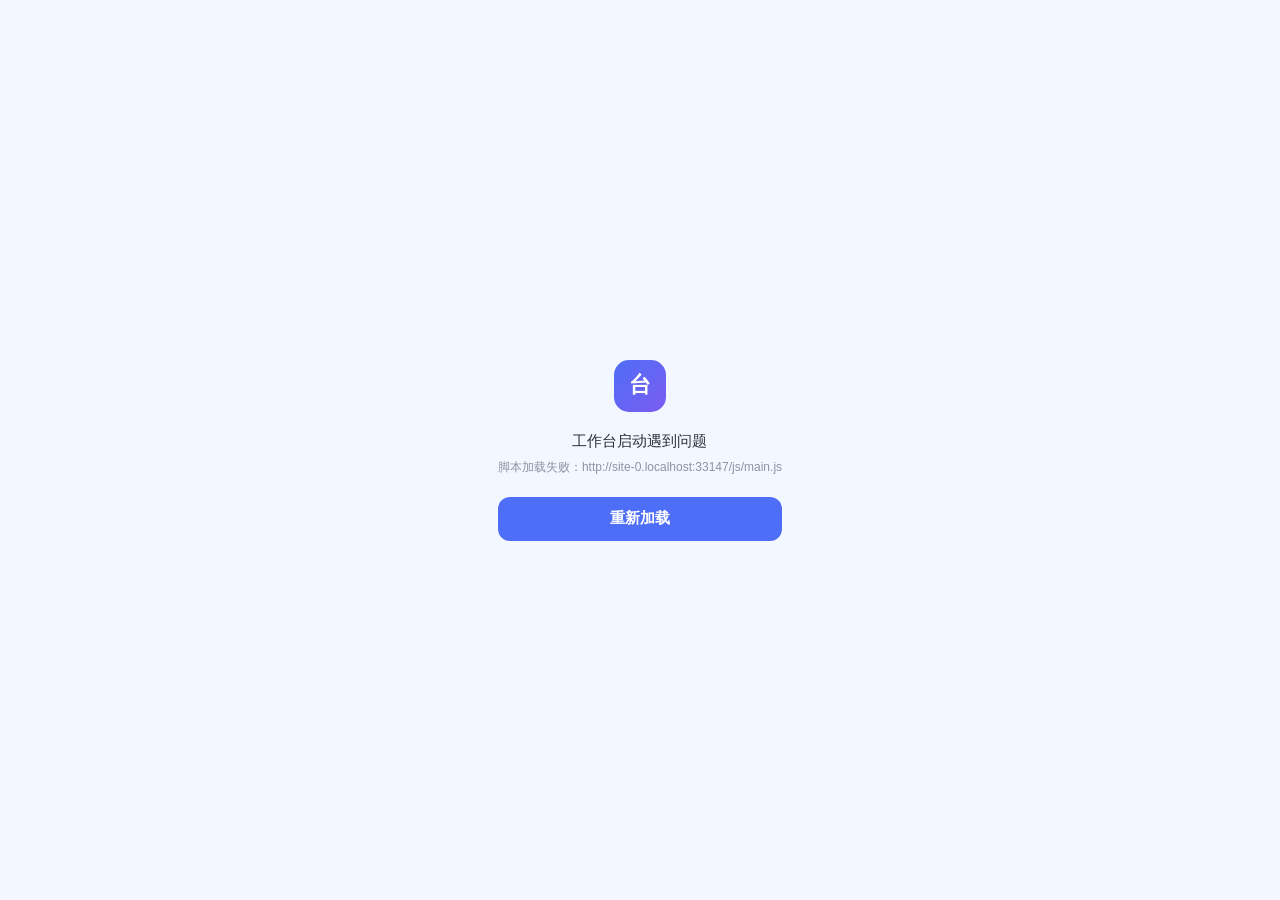
==== index.html @ 1aa4ab22 "chore(sync): mirror test branch to production (source 51961d3)" ====
<!doctype html>
<html lang="zh-CN" data-theme="light">
<head>
<meta charset="utf-8">
<title>教师个人工作台</title>
<meta name="viewport" content="width=device-width, initial-scale=1, viewport-fit=cover">
<meta name="apple-mobile-web-app-capable" content="yes">
<meta name="apple-mobile-web-app-status-bar-style" content="default">
<meta name="apple-mobile-web-app-title" content="教师个人工作台">
<meta name="theme-color" content="#f2f2f7">
<!-- 相对路径必须带 ./ ：线上挂在 /my-workbench/ 子路径下，
     href="manifest.webmanifest" 会被解析成 /manifest.webmanifest → 404，
     结果是「添加到主屏幕」拿不到图标和名称。 -->
<link rel="manifest" href="./manifest.webmanifest">
<!-- 补一个 favicon 声明：不写这一行，浏览器会自动请求 /favicon.ico，
     而本仓库没有这个文件，控制台就常驻一条 404，排查真问题时容易误判。 -->
<link rel="icon" type="image/png" href="icons/icon-192.png">
<link rel="apple-touch-icon" href="icons/icon-192.png">
<!-- 首屏只下载全局、工作台和登录样式；其它样式等首屏完成后再加载，
     避免慢网络下十多个 CSS 请求把启动模块一直排在后面。 -->
<link rel="stylesheet" media="print" onload="this.media='all'" href="css/app.css">
<link rel="stylesheet" media="print" onload="this.media='all'" href="css/teacher-ui.css">
<link rel="stylesheet" media="print" onload="this.media='all'" href="css/auth-redesign.css">
<script>
  window.addEventListener('wb:booted', function () {
    [
      'css/attendance-workspace.css',
      'css/attendance-prd.css',
      'css/workbench-unified.css',
      'css/timetable-redesign.css',
      'css/sticky-notes.css',
      './css/trips-redesign.css',
      './css/study-records.css',
      './css/sync-status.css',
    ].forEach(function (href) {
      var link = document.createElement('link');
      link.rel = 'stylesheet';
      link.href = href;
      document.head.appendChild(link);
    });
  }, { once: true });
</script>
<script>
  (function () {
    try {
      var OK = ['light', 'dark', 'green', 'warm', 'pink', 'ocean'];
      var META = { light: '#f2f2f7', dark: '#000000', green: '#eaf2ea', warm: '#f7f1e6', pink: '#fbf0f4', ocean: '#eaf3f8' };
      var t = localStorage.getItem('wb_theme');
      try { t = JSON.parse(t); } catch (e) {}
      if (OK.indexOf(t) < 0) t = matchMedia('(prefers-color-scheme: dark)').matches ? 'dark' : 'light';
      document.documentElement.dataset.theme = t;
      var m = document.querySelector('meta[name=theme-color]');
      if (m && META[t]) m.content = META[t];
    } catch (e) {}
  })();
</script>
</head>
<body>
<script>
  /* localhost 开发环境清理历史 PWA 接管：必须放在主模块之前执行，
     防止旧 Service Worker 把本地入口页和 JS 请求送进旧缓存。 */
  (function () {
    if (!['localhost', '127.0.0.1'].includes(location.hostname) || !('serviceWorker' in navigator)) return;
    navigator.serviceWorker.getRegistrations()
      .then(function (regs) { return Promise.all(regs.map(function (reg) { return reg.unregister(); })); })
      .then(function () {
        if (!navigator.serviceWorker.controller) return;
        var key = 'wb_local_sw_released';
        if (sessionStorage.getItem(key) === '1') return;
        sessionStorage.setItem(key, '1');
        location.reload();
      })
      .catch(function (e) { console.warn('[sw] 本地开发环境清理旧注册失败', e); });
  })();
</script>
<div id="app"></div>
<div id="alarm-root"></div>
<script>
  /* TEST 启动前更新检查：即使旧 JS 模块无法加载，也能先发现并激活新版 SW。 */
  (function () {
    if (!('serviceWorker' in navigator)) return;
    var hadController = !!navigator.serviceWorker.controller;
    var reloadKey = 'wb_sw_controller_reloaded';
    navigator.serviceWorker.addEventListener('controllerchange', function () {
      if (!hadController) return;
      try {
        if (sessionStorage.getItem(reloadKey) === '1') return;
        sessionStorage.setItem(reloadKey, '1');
      } catch (e) { return; }
      location.reload();
    });
    navigator.serviceWorker.register('./sw.js', { updateViaCache: 'none' })
      .then(function (registration) { return registration.update(); })
      .catch(function (error) { console.warn('[sw] 启动前更新检查失败', error); });
  })();
</script>
<script type="module" src="js/main.js"></script>
<script>
  /* 【加载失败兜底：别让人对着一片空白】
     这个站点是静态页 + ES Module。模块还没下载完时先显示加载状态；
     慢网络下也不能仅凭固定耗时断言启动失败，真实脚本错误仍会立即提示。 */
  (function () {
    var app = document.getElementById('app');
    var t1, t2, tried = 0;
    function box(text, showBtn) {
      if (!app) return;
      app.innerHTML = '<div style="min-height:100vh;display:flex;align-items:center;justify-content:center;'
        + 'font-family:-apple-system,\'PingFang SC\',\'Microsoft YaHei\',sans-serif;padding:24px;box-sizing:border-box">'
        + '<div style="max-width:340px;text-align:center">'
        + '<div style="width:52px;height:52px;border-radius:15px;margin:0 auto 16px;display:grid;place-items:center;'
        + 'background:linear-gradient(135deg,#4f6ef7,#7b5cf0);color:#fff;font-size:22px;font-weight:700">台</div>'
        + '<div style="font-size:15px;color:#2a2f3a;line-height:1.7">' + text + '</div>'
        + (showBtn ? '<button onclick="location.reload()" style="margin-top:18px;width:100%;height:44px;border:0;'
            + 'border-radius:12px;background:#4f6ef7;color:#fff;font-size:15px;font-weight:600;'
            + 'font-family:inherit;cursor:pointer">重新加载</button>' : '')
        + '</div></div>';
    }
    function rendered() {
      return app && app.children.length > 0 && app.innerText.trim().length > 20;
    }
    function showStartupError(message) {
      if (rendered()) return;
      var detail = String(message || '未知启动错误').slice(0, 220);
      box('工作台启动遇到问题<br><span style="font-size:12px;color:#8b93a3">'
        + detail.replace(/[&<>"]/g, function (c) { return ({ '&': '&amp;', '<': '&lt;', '>': '&gt;', '"': '&quot;' })[c]; })
        + '</span>', true);
      console.error('[startup] 页面启动失败：', message);
    }
    window.addEventListener('error', function (event) {
      if (event && (event.message || (event.target && event.target.tagName === 'SCRIPT'))) {
        showStartupError(event.message || ('脚本加载失败：' + (event.target.src || '未知模块')));
      }
    }, true);
    window.addEventListener('unhandledrejection', function (event) {
      var reason = event && event.reason;
      showStartupError(reason && (reason.message || reason) || '异步初始化失败');
    });
    window.addEventListener('wb:booted', function () {
      clearTimeout(t1);
      clearTimeout(t2);
    });
    t1 = setTimeout(function () {
      if (!rendered()) box('正在加载…', false);
    }, 5000);
    t2 = setTimeout(function () {
      if (rendered()) return;
      box('仍在加载，当前网络比较慢<br>可以继续等待，或点下面重新加载。', true);
      /* 不要自动刷新：云端超时期间刷新会重复触发账户初始化请求，
         造成请求风暴。让用户手动点击重试，避免放大 Supabase 压力。 */
    }, 30000);
    /* main.js 自己跑通了会调用 window.__wbBooted */
    window.addEventListener('load', function () {
      setTimeout(function () {
        if (rendered()) { clearTimeout(t1); clearTimeout(t2); }
      }, 800);
    });
  })();
</script>
</body>
</html>
---- css/app.css ----
/* ============ 我的工作台 · 设计系统（Apple / iOS 原生风） ============ */
:root {
  /* 背景分层：参照 iOS 系统分组列表 */
  --bg: #f2f2f7;              /* systemGroupedBackground */
  --bg-elev: #ffffff;
  --bg-sunken: #ececf2;
  --card: #ffffff;            /* secondarySystemGroupedBackground */
  --card-2: #f7f7fa;
  --text: #1c1c1e;            /* label */
  --text-2: #6c6c70;          /* secondaryLabel */
  --text-3: #8e8e93;          /* tertiaryLabel */
  --line: #e5e5ea;            /* separator（iOS 系统分隔线） */
  --line-2: #d1d1d6;
  /* iOS 系统蓝 */
  --primary: #007aff;
  --primary-weak: #e8f1ff;
  --primary-deep: #0062cc;
  /* iOS 系统语义色 */
  --green: #34c759; --green-weak: #e8f8ec;
  --amber: #ff9500; --amber-weak: #fff3e0;
  --red: #ff3b30; --red-weak: #ffecea;
  --purple: #af52de; --purple-weak: #f7ebfc;
  --teal: #30b0c7; --teal-weak: #e6f6f9;
  --pink: #ff2d55; --pink-weak: #ffe9ee;
  --indigo: #5856d6; --indigo-weak: #ecebfb;
  /* 阴影：iOS 风格轻、扩散、低对比 */
  --shadow-s: 0 1px 2px rgba(0, 0, 0, .04), 0 1px 1px rgba(0, 0, 0, .03);
  --shadow-m: 0 2px 10px rgba(0, 0, 0, .05), 0 1px 3px rgba(0, 0, 0, .04);
  --shadow-l: 0 12px 40px rgba(0, 0, 0, .12);
  /* 主题相关的局部表面色（换主题时一起变） */
  --nav-bg: rgba(255, 255, 255, .92);          /* 底部导航毛玻璃底 */
  --wx-bg: linear-gradient(165deg, #e6f0ff 0%, #f4f8ff 48%, #ffffff 100%);  /* 天气区 */
  --wx-tile: rgba(255, 255, 255, .72);         /* 天气指标小方块 */
  --wx-tile-2: rgba(255, 255, 255, .84);       /* 穿搭建议块 */
  --wx-btn: rgba(255, 255, 255, .75);
  --cd-bg: linear-gradient(135deg, #007aff 0%, #0a84ff 45%, #5856d6 100%); /* 倒计时卡 */
  --cd-shadow: 0 8px 24px rgba(0, 122, 255, .28);
  --quote-bg: linear-gradient(140deg, #f2f7ff, #ffffff 70%);
  --quick-bg: linear-gradient(150deg, #fff9ee, #fffdf9);
  --quick-line: #ffe7c7;
  --r-s: 10px; --r-m: 16px; --r-l: 22px; --r-xl: 28px;
  --nav-h: 62px;
  --safe-b: env(safe-area-inset-bottom, 0px);
  --safe-t: env(safe-area-inset-top, 0px);
  --font: -apple-system, BlinkMacSystemFont, "SF Pro SC", "SF Pro Text", "PingFang SC", "Hiragino Sans GB", "Microsoft YaHei", "Helvetica Neue", Arial, sans-serif;
  --mono: "SF Mono", ui-monospace, Menlo, Consolas, monospace;
}
html[data-theme="dark"] {
  /* 深色参照 iOS Dark Mode 的 systemBackground / secondarySystemBackground */
  --bg: #000000;
  --bg-elev: #1c1c1e;
  --bg-sunken: #0a0a0c;
  --card: #1c1c1e;
  --card-2: #2c2c2e;
  --text: #ffffff;
  --text-2: #aeaeb2;
  --text-3: #8e8e93;
  --line: #38383a;
  --line-2: #48484a;
  --primary: #0a84ff;
  --primary-weak: #0d2845;
  --primary-deep: #409cff;
  --green: #30d158; --green-weak: #0f2e18;
  --amber: #ff9f0a; --amber-weak: #33260a;
  --red: #ff453a; --red-weak: #3a1715;
  --purple: #bf5af2; --purple-weak: #2d1a3a;
  --teal: #40c8e0; --teal-weak: #0a2c33;
  --pink: #ff375f; --pink-weak: #3a1420;
  --indigo: #5e5ce6; --indigo-weak: #1e1d3d;
  --shadow-s: 0 1px 2px rgba(0, 0, 0, .5);
  --shadow-m: 0 2px 12px rgba(0, 0, 0, .5);
  --shadow-l: 0 12px 40px rgba(0, 0, 0, .7);
  --nav-bg: rgba(28, 28, 30, .92);
  --wx-bg: linear-gradient(165deg, #0f2033 0%, #14202e 48%, #1c1c1e 100%);
  --wx-tile: rgba(255, 255, 255, .07);
  --wx-tile-2: rgba(255, 255, 255, .08);
  --wx-btn: rgba(255, 255, 255, .1);
  --cd-bg: linear-gradient(135deg, #0a84ff 0%, #2f6fe0 45%, #5e5ce6 100%);
  --cd-shadow: 0 8px 26px rgba(10, 132, 255, .22);
  --quote-bg: linear-gradient(140deg, #101a2a, #1c1c1e);
  --quick-bg: linear-gradient(150deg, #26211a, #1f1d1a);
  --quick-line: #3a3326;
}

/* ===== 主题二：护眼绿（低饱和，长时间看不累） ===== */
html[data-theme="green"] {
  --bg: #eaf2ea;
  --bg-elev: #ffffff;
  --bg-sunken: #e0eade;
  --card: #fdfefd;
  --card-2: #f3f8f2;
  --text: #1b2b1f;
  --text-2: #4f6455;
  --text-3: #7b8f80;
  --line: #d7e4d6;
  --line-2: #c3d5c2;
  --primary: #257a40;
  --primary-weak: #dff2e5;
  --primary-deep: #1c6233;
  --green: #34a853; --green-weak: #e3f5e7;
  --amber: #d98b00; --amber-weak: #fdf3e0;
  --red: #cf4436; --red-weak: #fdeae7;
  --purple: #8a6bc4; --purple-weak: #f1ecfa;
  --teal: #2b9aa8; --teal-weak: #e3f4f6;
  --pink: #d9527a; --pink-weak: #fdebf0;
  --indigo: #5c6fc4; --indigo-weak: #edf0fb;
  --nav-bg: rgba(253, 254, 253, .92);
  --wx-bg: linear-gradient(165deg, #e4f1e6 0%, #f2f8f2 50%, #fdfefd 100%);
  --wx-tile: rgba(255, 255, 255, .74);
  --wx-tile-2: rgba(255, 255, 255, .86);
  --wx-btn: rgba(255, 255, 255, .78);
  --cd-bg: linear-gradient(135deg, #2f8f4e 0%, #3fa862 45%, #2b9aa8 100%);
  --cd-shadow: 0 8px 24px rgba(47, 143, 78, .26);
  --quote-bg: linear-gradient(140deg, #eef7f0, #fdfefd 70%);
  --quick-bg: linear-gradient(150deg, #fdf7e9, #fefdf9);
  --quick-line: #eee0c2;
}

/* ===== 主题三：暖阳米（偏暖纸感） ===== */
html[data-theme="warm"] {
  --bg: #f7f1e6;
  --bg-elev: #fffdf8;
  --bg-sunken: #efe7d8;
  --card: #fffdf8;
  --card-2: #faf4e9;
  --text: #33291c;
  --text-2: #6b5b45;
  --text-3: #95846b;
  --line: #e8ddc9;
  --line-2: #d9cab0;
  --primary: #a9660f;
  --primary-weak: #fbecd6;
  --primary-deep: #8a5309;
  --green: #5f9e46; --green-weak: #edf5e7;
  --amber: #e09112; --amber-weak: #fdf2dc;
  --red: #c85a45; --red-weak: #fbe9e4;
  --purple: #9a72b8; --purple-weak: #f4edf9;
  --teal: #3f9a9a; --teal-weak: #e6f4f4;
  --pink: #cc6b84; --pink-weak: #fceef1;
  --indigo: #6b74b8; --indigo-weak: #eef0fa;
  --nav-bg: rgba(255, 253, 248, .93);
  --wx-bg: linear-gradient(165deg, #fdf0dc 0%, #fbf6ea 50%, #fffdf8 100%);
  --wx-tile: rgba(255, 255, 255, .78);
  --wx-tile-2: rgba(255, 255, 255, .88);
  --wx-btn: rgba(255, 255, 255, .8);
  --cd-bg: linear-gradient(135deg, #d98a2b 0%, #e0a03c 45%, #c9773f 100%);
  --cd-shadow: 0 8px 24px rgba(200, 122, 30, .26);
  --quote-bg: linear-gradient(140deg, #fdf5e7, #fffdf8 70%);
  --quick-bg: linear-gradient(150deg, #fef4e2, #fffdf8);
  --quick-line: #f0dfc0;
}

/* ===== 主题四：樱花粉 ===== */
html[data-theme="pink"] {
  --bg: #fbf0f4;
  --bg-elev: #ffffff;
  --bg-sunken: #f6e6ec;
  --card: #fffcfd;
  --card-2: #fdf5f8;
  --text: #33202a;
  --text-2: #6d5260;
  --text-3: #9a7f8c;
  --line: #f0dde5;
  --line-2: #e2c8d4;
  --primary: #c03a6b;
  --primary-weak: #fce8ef;
  --primary-deep: #9c2d55;
  --green: #4ea36e; --green-weak: #e9f5ee;
  --amber: #d98f28; --amber-weak: #fdf3e3;
  --red: #d4483f; --red-weak: #fdeae8;
  --purple: #a065c4; --purple-weak: #f5ecfa;
  --teal: #3d9aa6; --teal-weak: #e6f4f6;
  --pink: #e0558a; --pink-weak: #fdebf1;
  --indigo: #6d72c0; --indigo-weak: #eef0fb;
  --nav-bg: rgba(255, 252, 253, .93);
  --wx-bg: linear-gradient(165deg, #fdeef4 0%, #fdf5f8 50%, #fffcfd 100%);
  --wx-tile: rgba(255, 255, 255, .78);
  --wx-tile-2: rgba(255, 255, 255, .88);
  --wx-btn: rgba(255, 255, 255, .82);
  --cd-bg: linear-gradient(135deg, #d64b7d 0%, #e2668f 45%, #a065c4 100%);
  --cd-shadow: 0 8px 24px rgba(214, 75, 125, .26);
  --quote-bg: linear-gradient(140deg, #fdf0f5, #fffcfd 70%);
  --quick-bg: linear-gradient(150deg, #fef3f7, #fffcfd);
  --quick-line: #f2dde6;
}

/* ===== 主题五：海洋蓝（比默认更清透） ===== */
html[data-theme="ocean"] {
  --bg: #eaf3f8;
  --bg-elev: #ffffff;
  --bg-sunken: #dfeef5;
  --card: #fcfdfe;
  --card-2: #f2f9fc;
  --text: #142b38;
  --text-2: #476575;
  --text-3: #7793a2;
  --line: #d3e5ee;
  --line-2: #bcd7e3;
  --primary: #1478a8;
  --primary-weak: #e2f1f9;
  --primary-deep: #0f6289;
  --green: #38a08a; --green-weak: #e6f5f1;
  --amber: #d99426; --amber-weak: #fdf4e4;
  --red: #d65545; --red-weak: #fdebe8;
  --purple: #8a72c0; --purple-weak: #f2eefa;
  --teal: #278fa6; --teal-weak: #e4f3f7;
  --pink: #cf5f8c; --pink-weak: #fdecf2;
  --indigo: #5a6fbe; --indigo-weak: #ecf0fb;
  --nav-bg: rgba(252, 253, 254, .93);
  --wx-bg: linear-gradient(165deg, #e2f0f8 0%, #f0f8fb 50%, #fcfdfe 100%);
  --wx-tile: rgba(255, 255, 255, .76);
  --wx-tile-2: rgba(255, 255, 255, .88);
  --wx-btn: rgba(255, 255, 255, .8);
  --cd-bg: linear-gradient(135deg, #1478a8 0%, #1c8fbd 45%, #3a6fb5 100%);
  --cd-shadow: 0 8px 24px rgba(20, 120, 168, .26);
  --quote-bg: linear-gradient(140deg, #eef7fc, #fcfdfe 70%);
  --quick-bg: linear-gradient(150deg, #fdf7ea, #fcfdfe);
  --quick-line: #ecdfc6;
}
* { box-sizing: border-box; -webkit-tap-highlight-color: transparent; }
html, body { margin: 0; padding: 0; }
html { background: var(--bg); }
body {
  font-family: var(--font); color: var(--text); background: var(--bg);
  font-size: 15px; line-height: 1.55; -webkit-font-smoothing: antialiased;
  overscroll-behavior-y: none;
}
button, input, select, textarea { font-family: inherit; font-size: inherit; color: inherit; }
button { cursor: pointer; border: 0; background: none; }
a { color: var(--primary); text-decoration: none; }
img { max-width: 100%; }
::-webkit-scrollbar { width: 8px; height: 8px; }
::-webkit-scrollbar-thumb { background: var(--line-2); border-radius: 8px; }
::-webkit-scrollbar-track { background: transparent; }

/* ---------- 布局 ---------- */
.app { display: flex; min-height: 100vh; }
.sidebar {
  width: 226px; flex: 0 0 226px; background: var(--card); border-right: 1px solid var(--line);
  position: sticky; top: 0; height: 100vh; display: flex; flex-direction: column; padding: 18px 12px; gap: 4px;
}
.brand { display: flex; align-items: center; gap: 10px; padding: 6px 10px 16px; }
.brand-logo { width: 34px; height: 34px; border-radius: 10px; background: linear-gradient(135deg, var(--primary), var(--purple)); display: grid; place-items: center; color: #fff; font-weight: 700; font-size: 17px; box-shadow: var(--shadow-s); }
.brand-name { font-weight: 650; font-size: 15px; letter-spacing: .2px; }
.brand-sub { font-size: 11px; color: var(--text-3); }
.nav-item { display: flex; align-items: center; gap: 10px; padding: 10px 12px; border-radius: 11px; color: var(--text-2); font-size: 14.5px; font-weight: 500; transition: .15s; width: 100%; text-align: left; }
.nav-item:hover { background: var(--bg-sunken); color: var(--text); }
.nav-item.active { background: var(--primary-weak); color: var(--primary); font-weight: 600; }
.nav-item .ni { width: 20px; height: 20px; flex: 0 0 20px; display: grid; place-items: center; }
/* 【必须带 [hidden] 兜底】
   .badge-dot 用了 display:grid，而作者样式表的 display 声明会盖过浏览器默认的
   [hidden]{display:none}。结果就是 paintUnread() 里 dot.hidden = true 完全无效——
   未读数已经归零、state.unread = 0，红点照样挂在「我的」上。
   「点全部已读红点不消失」的根本原因在这里，不在 JS。 */
.nav-item .badge-dot { margin-left: auto; background: var(--red); color: #fff; font-size: 10.5px; min-width: 17px; height: 17px; border-radius: 9px; display: grid; place-items: center; padding: 0 4px; }
.nav-item .badge-dot[hidden] { display: none; }
.nav-item .nav-caret { margin-left: auto; display: grid; place-items: center; color: var(--text-3); }
.nav-label { flex: 1; min-width: 0; overflow: hidden; text-overflow: ellipsis; white-space: nowrap; }

/* ---------- 二级 / 三级导航（侧栏） ----------
   一级导航下面缩进一层是二级，二级「课件」再缩一层是三级。
   缩进用左侧竖线表示层级，不用额外的箭头图标：竖线本身就说清了「这些属于上面那个」。 */
.side-nav {
  /* 【侧栏会被挤出屏幕】
     加了二级、三级之后侧栏内容超过一屏，而 .sidebar 是 height:100vh 的纵向 flex。
     .side-nav 不设 flex 收缩的话，底部的「主题外观 / 平铺整页 / 重置首页布局」
     会被顶到可视区外，鼠标根本够不到。
     这里让 .side-nav 吃掉剩余高度并自己滚，.sidebar-foot 保持贴底。 */
  flex: 1 1 auto; min-height: 0; overflow-y: auto; overflow-x: hidden;
  margin: 0 -4px; padding: 0 4px; scrollbar-width: thin;
}
.side-nav::-webkit-scrollbar { width: 4px; }
.side-nav::-webkit-scrollbar-thumb { background: var(--line-2); border-radius: 4px; }
.nav-sub { display: flex; flex-direction: column; gap: 1px; margin: 2px 0 2px 22px; padding-left: 8px; border-left: 1.5px solid var(--line); }
.nav-sub[hidden] { display: none; }
.nav-subitem {
  display: flex; align-items: center; gap: 8px; padding: 7px 9px; border-radius: 9px;
  color: var(--text-2); font-size: 13.5px; font-weight: 500; width: 100%; text-align: left; transition: .14s;
}
.nav-subitem svg { flex: 0 0 auto; opacity: .8; }
.nav-subitem:hover { background: var(--bg-sunken); color: var(--text); }
.nav-subitem.on { background: var(--primary-weak); color: var(--primary); font-weight: 650; }
.nav-subitem.on svg { opacity: 1; }
.nav-subitem .nav-caret { margin-left: auto; display: grid; place-items: center; color: var(--text-3); }
.nav-sub3 { display: flex; flex-direction: column; gap: 1px; margin: 1px 0 3px 14px; padding-left: 8px; border-left: 1.5px dashed var(--line-2); }
.nav-sub3[hidden] { display: none; }
.nav-subitem.lv3 { font-size: 13px; padding: 6px 9px; }

/* ---------- 二级导航（手机顶部横条） ----------
   底部导航只有 6 格一级，二级必须另有入口，否则手机上点不到「维修」「考勤」。
   桌面侧栏已经列出来了，这里只在 <=1100px 显示。 */
.sub-nav-bar { display: none; }
.sub-nav-wrap { display: none; }
@media (max-width: 1100px) {
  /* 【.app 在窄屏必须竖排】
     桌面是「侧栏 + 正文」横排。≤1100px 侧栏已经变成抽屉（display:none /
     position:fixed），横排布局就没意义了 —— 手机端顶部二级条作为 .app 的第一个
     flex item 会被摆到 .main 左边（order:-1 只是换个位置，还在同一行），
     .main 被压成 28px 宽，整页横向溢出 190px。
     改成竖排后，二级条在上、正文在下，跟 iOS 的导航栏一致。 */
  .app { flex-direction: column; }
  .sub-nav-wrap { display: block; width: 100%; flex: 0 0 auto; }
  .sub-nav-bar {
    display: block; position: sticky; top: 0; z-index: 40;
    background: var(--nav-bg); backdrop-filter: saturate(180%) blur(14px);
    border-bottom: 1px solid var(--line); padding: 8px 12px 6px; width: 100%;
    box-sizing: border-box; max-width: 100vw; overflow: hidden;
  }
  .snb-title {
    display: flex; align-items: center; gap: 6px; font-size: 12px; font-weight: 650;
    color: var(--text-2); margin-bottom: 6px; min-width: 0;
  }
  .snb-list {
    display: flex; gap: 6px; overflow-x: auto; scrollbar-width: none;
    -webkit-overflow-scrolling: touch; padding-bottom: 2px; max-width: 100%;
  }
  .snb-list::-webkit-scrollbar { display: none; }
  /* 【右边还有内容，要看得出来】
     这一条是横向滚动的（工作下面有 9 个二级，手机一屏放不下 4 个以上），
     但滚动条被藏了、最后一项又刚好被切一半，用户根本不知道右边还有「考勤」「维修」「回收站」。
     做法：给 .sub-nav-bar 叠两层渐隐 —— 右边缘一直有个 28px 的淡出，
     滑到底时淡出消失（.at-end），一进来就全展开时右侧也不显示（.no-scroll）。
     两层都是纯 CSS + 一个类名，不影响点击（pointer-events:none）。 */
  .sub-nav-bar { position: relative; }
  .sub-nav-bar::after {
    content: ''; position: absolute; top: 0; right: 0; bottom: 0; width: 34px;
    background: linear-gradient(to right, transparent, var(--nav-bg) 70%);
    pointer-events: none; opacity: 1; transition: opacity .18s ease;
  }
  .sub-nav-bar.no-scroll::after, .sub-nav-bar.at-end::after { opacity: 0; }
  /* 左边滑走之后，左边缘也补一层 —— 否则最左的胶囊是"半截"贴在边上，像被裁掉的 bug */
  .sub-nav-bar::before {
    content: ''; position: absolute; top: 0; left: 0; bottom: 0; width: 22px;
    background: linear-gradient(to left, transparent, var(--nav-bg) 70%);
    pointer-events: none; opacity: 0; transition: opacity .18s ease;
  }
  .sub-nav-bar.at-start-off::before { opacity: 1; }
  .snb-item {
    flex: 0 0 auto; padding: 6px 13px; border-radius: 99px; font-size: 13px;
    font-weight: 600; color: var(--text-2); background: var(--bg-sunken); white-space: nowrap;
  }
  .snb-item.on { background: var(--primary); color: #fff; box-shadow: 0 3px 10px rgba(0,122,255,.25); }
}
.sidebar-foot { flex: 0 0 auto; margin-top: auto; padding-top: 10px; border-top: 1px solid var(--line); }
/* 【平铺】以前死写 max-width:1320px，在 2560 的屏上正文只占 51%，
   左右各空出 733px 的白条，看着就是一个居中的窄条。
   现在随屏幕放宽：窄屏照旧，超宽屏最多放到 2000px 保持行宽可读。 */
.main { flex: 1; min-width: 0; padding: 22px 26px 40px; max-width: 2000px; margin: 0 auto; width: 100%; }
@media (min-width: 1600px) { .main { padding: 26px 34px 48px; } }

.bottom-nav {
  display: none; position: fixed; left: 0; right: 0; bottom: 0; height: calc(var(--nav-h) + var(--safe-b));
  padding-bottom: var(--safe-b); background: var(--nav-bg); backdrop-filter: saturate(180%) blur(18px);
  border-top: 1px solid var(--line); z-index: 60;
}
.bottom-nav .bn-inner { display: flex; height: var(--nav-h); }
/* 【底部导航 8 项在 375px 上被压扁】
   .bn-item 是 flex:1，8 项平分 375px 每项只剩 46px，
   「回收站」三个字挤成两行、红点盖在图标上。
   这里给每项一个最小宽度，总宽超出时让容器自己横向滚，
   并把滚动条藏起来（移动端本来也不显示，只是别在桌面模拟器里露出一条灰杠）。 */
.bn-item {
  flex: 1 0 auto; min-width: 58px; display: flex; flex-direction: column; align-items: center;
  justify-content: center; gap: 2px; color: var(--text-3); font-size: 10.5px;
  font-weight: 500; position: relative; padding: 0 2px;
}
.bn-item span:not(.badge-dot) { max-width: 100%; overflow: hidden; text-overflow: ellipsis; white-space: nowrap; }
@media (max-width: 400px) {
  /* 极窄屏：宁可滚也别压扁，滚动条隐藏，手指滑动即可 */
  .bottom-nav .bn-inner { overflow-x: auto; scrollbar-width: none; -webkit-overflow-scrolling: touch; }
  .bottom-nav .bn-inner::-webkit-scrollbar { display: none; }
}
.bn-item.active { color: var(--primary); }
.bn-item svg { width: 22px; height: 22px; flex: none; }
/* 红点以前用 right: calc(50% - 18px) 硬算位置，窄屏下会压到图标。
   改成跟着图标右肩走，图标固定 22px，偏移量就不会随文字宽度漂。 */
.bn-item .badge-dot { position: absolute; top: 5px; left: calc(50% + 6px); right: auto; background: var(--red); color: #fff; font-size: 9.5px; min-width: 15px; height: 15px; border-radius: 8px; display: grid; place-items: center; padding: 0 3px; }
.bn-item .badge-dot[hidden] { display: none; }

/* ---------- 通用组件 ---------- */
.page-head { display: flex; align-items: center; gap: 12px; margin-bottom: 18px; flex-wrap: wrap; }
.page-title { font-size: 22px; font-weight: 700; letter-spacing: -.3px; margin: 0; }
.page-sub { color: var(--text-3); font-size: 13px; }
.spacer { flex: 1; }
.card { background: var(--card); border-radius: var(--r-l); box-shadow: var(--shadow-s); border: 1px solid var(--line); }
.card-pad { padding: 16px 18px; }
.card-title { font-size: 14px; font-weight: 650; color: var(--text); display: flex; align-items: center; gap: 7px; }
.card-title .more { margin-left: auto; font-size: 12.5px; color: var(--text-3); font-weight: 500; }
.grid { display: grid; gap: 16px; }
.row { display: flex; align-items: center; gap: 10px; }
.col { display: flex; flex-direction: column; gap: 10px; }
.wrap { flex-wrap: wrap; }
.muted { color: var(--text-3); }
.small { font-size: 12.5px; }
.tiny { font-size: 11.5px; }
.bold { font-weight: 650; }
.mono { font-family: var(--mono); }
.hr { height: 1px; background: var(--line); margin: 12px 0; border: 0; }

.btn {
  display: inline-flex; align-items: center; justify-content: center; gap: 6px; height: 38px; padding: 0 16px;
  border-radius: 11px; font-size: 14px; font-weight: 600; background: var(--bg-sunken); color: var(--text);
  transition: .16s; white-space: nowrap; border: 1px solid transparent;
}
.btn:active { transform: scale(.975); }
.btn.primary { background: var(--primary); color: #fff; box-shadow: 0 4px 12px color-mix(in srgb, var(--primary) 30%, transparent); }
.btn.primary:hover { background: var(--primary-deep); }
.btn.ghost { background: transparent; border-color: var(--line-2); color: var(--text-2); }
.btn.ghost:hover { background: var(--bg-sunken); }
.btn.danger { background: var(--red); color: #fff; }
.btn.soft { background: var(--primary-weak); color: var(--primary); }
.btn.sm { height: 30px; padding: 0 11px; font-size: 12.5px; border-radius: 9px; }
.btn.block { width: 100%; }
.btn[disabled] { opacity: .5; pointer-events: none; }
.icon-btn { width: 36px; height: 36px; border-radius: 10px; display: grid; place-items: center; color: var(--text-2); transition: .15s; }
.icon-btn:hover { background: var(--bg-sunken); color: var(--text); }
.icon-btn.sm { width: 28px; height: 28px; border-radius: 8px; font-size: 13px; }

.input, select.input, textarea.input {
  width: 100%; height: 40px; padding: 0 12px; border-radius: 11px; border: 1px solid var(--line-2);
  background: var(--bg-elev); outline: none; transition: .15s; color: var(--text);
}
textarea.input { height: auto; padding: 10px 12px; line-height: 1.6; resize: vertical; }
.input:focus { border-color: var(--primary); box-shadow: 0 0 0 3px var(--primary-weak); }
.field { display: flex; flex-direction: column; gap: 6px; margin-bottom: 12px; }
.field-label { font-size: 12.5px; font-weight: 600; color: var(--text-2); }
.field-hint { font-size: 11.5px; color: var(--text-3); }
.form-grid { display: grid; grid-template-columns: 1fr 1fr; gap: 0 14px; }
.form-grid .full { grid-column: 1 / -1; }

.chip { display: inline-flex; align-items: center; gap: 4px; height: 26px; padding: 0 10px; border-radius: 20px; background: var(--bg-sunken); color: var(--text-2); font-size: 12px; font-weight: 600; white-space: nowrap; }
.chip.blue { background: var(--primary-weak); color: var(--primary); }
.chip.green { background: var(--green-weak); color: var(--green); }
.chip.amber { background: var(--amber-weak); color: #b57608; }
.chip.red { background: var(--red-weak); color: var(--red); }
.chip.purple { background: var(--purple-weak); color: var(--purple); }
.chip.teal { background: var(--teal-weak); color: var(--teal); }
.chip-btn { height: 30px; padding: 0 13px; border-radius: 20px; font-size: 13px; font-weight: 600; background: var(--bg-sunken); color: var(--text-2); border: 1px solid transparent; }
.chip-btn.on { background: var(--primary); color: #fff; }
/* 城市搜索结果带一行小字说明（省份），比纯城市名略高一点，右对齐不挤 */
#city-result .chip-btn { display: inline-flex; align-items: center; max-width: 100%; }
#city-result .chip-btn .small { font-weight: 500; }

.seg { display: inline-flex; background: var(--bg-sunken); border-radius: 12px; padding: 3px; gap: 2px; overflow-x: auto; max-width: 100%; -webkit-overflow-scrolling: touch; scrollbar-width: none; }
.seg::-webkit-scrollbar { display: none; }
.seg button { padding: 7px 14px; border-radius: 9px; font-size: 13px; font-weight: 600; color: var(--text-2); white-space: nowrap; }
.seg button.on { background: var(--card); color: var(--text); box-shadow: var(--shadow-s); }

.empty { text-align: center; padding: 34px 16px; color: var(--text-3); font-size: 13.5px; }
.empty .em { font-size: 30px; margin-bottom: 8px; opacity: .7; }

/* ===== 全局搜索框（iOS Search Bar） ===== */
.searchbar { display: flex; align-items: center; gap: 8px; height: 44px; padding: 0 8px 0 13px; margin-bottom: 16px;
  background: var(--card-2); border: 1px solid var(--line); border-radius: 13px; transition: .16s; min-width: 0; }
.searchbar:hover { border-color: var(--line-2); }
.searchbar:focus-within { background: var(--card); border-color: var(--primary); box-shadow: 0 0 0 3.5px color-mix(in srgb, var(--primary) 15%, transparent); }
.sb-ico { display: grid; place-items: center; color: var(--text-3); flex: 0 0 auto; transition: .16s; }
.searchbar:focus-within .sb-ico { color: var(--primary); }
.searchbar input { flex: 1; min-width: 0; height: 100%; border: 0; outline: 0; background: transparent; font-size: 14.5px; color: var(--text); }
.searchbar input::placeholder { color: var(--text-3); }
.sb-clear { width: 22px; height: 22px; flex: 0 0 22px; border-radius: 50%; display: grid; place-items: center; color: #fff;
  background: var(--text-3); opacity: .78; transition: .14s; }
.sb-clear[hidden] { display: none; }
.sb-clear:hover { opacity: 1; }
.sb-go { width: 30px; height: 30px; flex: 0 0 30px; border-radius: 9px; display: grid; place-items: center;
  color: #fff; background: var(--primary); transition: .14s; }
.sb-go:hover { background: var(--primary-deep); }
.sb-go:active { transform: scale(.94); }
@media (max-width: 900px) {
  .searchbar { height: 42px; margin-bottom: 12px; }
  .searchbar input { font-size: 16px; } /* 防 iOS 点击输入框时自动放大页面 */
}

/* ---------- 首页 ---------- */
.home-grid { display: grid; grid-template-columns: minmax(0, 1.58fr) minmax(0, 1fr); gap: 16px; align-items: start; }
/* 超宽屏：左右栏都跟着变宽，而不是靠加空白把内容拉稀 */
@media (min-width: 1600px) {
  .home-grid { grid-template-columns: minmax(0, 1.7fr) minmax(0, 1fr); gap: 20px; }
}
.home-col { display: flex; flex-direction: column; gap: 16px; min-width: 0; }
/* 左栏最后一块（每日名言）在空间富余时自动吸收多余高度，避免底部留白 */
.home-col:first-child > .quote { flex: 1 0 auto; display: flex; flex-direction: column; justify-content: center; }

.greet-text { font-size: 21px; font-weight: 700; letter-spacing: -.4px; line-height: 1.3; }
.greet-sub { color: var(--text-3); font-size: 13px; margin-top: 1px; }

/* ===== Hero：时间 + 天气 ===== */
.hero { display: grid; grid-template-columns: minmax(0, .92fr) minmax(0, 1fr); overflow: hidden; padding: 0; }
.hero-left { padding: 22px 24px; display: flex; flex-direction: column; justify-content: flex-start; gap: 0; min-width: 0; overflow: hidden; }
.hero-left > .hero-today { flex: 1 1 auto; }
.hero-left > .hero-stats { margin-top: auto; }
.clock-wrap { display: flex; align-items: flex-end; gap: 10px; flex-wrap: wrap; }
.clock { font-family: var(--mono); white-space: nowrap; font-size: clamp(34px, 2.9vw, 48px); font-weight: 600; letter-spacing: -2px; line-height: .95; font-variant-numeric: tabular-nums; display: flex; align-items: baseline; }
.clock .hm { letter-spacing: -2px; }
.clock .sec { font-size: .44em; color: var(--primary); letter-spacing: -.5px; margin-left: 6px; font-weight: 650; font-variant-numeric: tabular-nums; }
.clock-date { margin-top: 10px; font-size: 14px; color: var(--text-2); font-weight: 550; display: flex; align-items: center; gap: 8px; flex-wrap: wrap; }
/* 星期几：醒目徽标 */
.wd-badge { display: inline-flex; align-items: center; gap: 5px; height: 25px; padding: 0 11px; border-radius: 99px; background: var(--primary); color: #fff; font-size: 12.5px; font-weight: 700; letter-spacing: .2px; box-shadow: 0 2px 8px color-mix(in srgb, var(--primary) 34%, transparent); }
.wd-badge.weekend { background: linear-gradient(135deg, #ff9500, #ff6b2c); box-shadow: 0 2px 8px rgba(255,149,0,.34); }
.hero-today { margin-top: 16px; padding-top: 14px; border-top: 1px solid var(--line); }
.hero-today-h { font-size: 12.5px; font-weight: 700; color: var(--text-2); margin-bottom: 7px; }
.hero-today-row { display: flex; align-items: center; gap: 8px; font-size: 12.5px; padding: 3px 0; min-width: 0; }
.ht-time { font-family: var(--mono); font-size: 11.5px; color: var(--primary); font-weight: 650; flex: 0 0 auto; }
.ht-cls { font-weight: 600; white-space: nowrap; overflow: hidden; text-overflow: ellipsis; }
.ht-sub { color: var(--text-3); font-size: 11.5px; white-space: nowrap; overflow: hidden; text-overflow: ellipsis; }
.hero-stats { display: flex; gap: 16px; margin-top: 14px; padding-top: 12px; border-top: 1px solid var(--line); font-size: 12px; color: var(--text-3); }
.hero-stats b { font-size: 15px; color: var(--text); font-weight: 700; margin-right: 2px; font-variant-numeric: tabular-nums; }

/* 天气：显眼位置 */
.hero-right { min-width: 0; border-left: 1px solid var(--line); background: var(--wx-bg); padding: 18px 18px 16px; display: flex; flex-direction: column; gap: 11px; }
.wx-top { display: flex; align-items: flex-start; gap: 10px; }
.wx-city { font-size: 14px; font-weight: 700; display: flex; align-items: center; gap: 6px; }
.wx-city .loc-btn { font-size: 11px; color: var(--primary); font-weight: 600; background: var(--wx-btn); padding: 3px 8px; border-radius: 20px; display: inline-flex; align-items: center; gap: 3px; transition: .15s; }
.wx-city .loc-btn:hover { filter: brightness(1.04); }
.wx-city .loc-btn.locating { opacity: .55; pointer-events: none; }
.wx-main { display: flex; align-items: center; gap: 10px; }
.wx-temp { font-size: 54px; font-weight: 300; letter-spacing: -3px; line-height: 1; display: flex; align-items: center; gap: 7px; font-variant-numeric: tabular-nums; }
.wx-temp .deg { font-size: .4em; font-weight: 400; letter-spacing: 0; align-self: flex-start; margin-top: 7px; }
.wx-emoji { font-size: 30px; line-height: 1; filter: drop-shadow(0 3px 8px rgba(0,0,0,.12)); }
.wx-right { min-width: 0; }
.wx-desc { font-size: 14px; font-weight: 650; line-height: 1.3; }
.wx-range { font-size: 12px; color: var(--text-2); margin-top: 3px; font-variant-numeric: tabular-nums; }
.wx-metrics { display: grid; grid-template-columns: repeat(3, minmax(0, 1fr)); gap: 7px; }
.wx-metric { background: var(--wx-tile); border-radius: 11px; padding: 7px 8px; min-width: 0; display: flex; flex-direction: column; gap: 1px; }
.wx-metric .k { font-size: 10.5px; color: var(--text-3); display: flex; align-items: center; gap: 3px; white-space: nowrap; }
.wx-metric .k svg { color: var(--primary); opacity: .9; flex: 0 0 auto; }
.wx-metric .v { font-size: 13.5px; font-weight: 700; font-variant-numeric: tabular-nums; white-space: nowrap; }
.wx-outfit { background: var(--wx-tile-2); border-radius: 12px; padding: 9px 11px; font-size: 12.5px; color: var(--text-2); line-height: 1.55; }
.wx-outfit b { color: var(--text); display: inline-flex; align-items: center; gap: 4px; margin-right: 4px; }
.wx-outfit b svg { color: var(--amber); }
.wx-hours { display: flex; gap: 0; overflow-x: auto; padding-bottom: 2px; min-width: 0; scrollbar-width: none; }
.wx-hours::-webkit-scrollbar { display: none; }
.wx-hour { flex: 0 0 auto; text-align: center; font-size: 11px; color: var(--text-2); padding: 0 8px; }
.wx-hour.now { color: var(--primary); font-weight: 700; }
.wx-hour .e { font-size: 17px; display: block; margin: 2px 0; }
.wx-hour .t { font-weight: 650; font-variant-numeric: tabular-nums; }
.wx-days { display: grid; gap: 2px; min-width: 0; }
/* hero 下方通栏：7 天预报横向铺开 */
.wx-forecast { padding: 12px 14px; }
.wx-forecast:empty { display: none; }
.wx-forecast .wx-days { grid-template-columns: repeat(7, minmax(0, 1fr)); gap: 6px; }
.wx-forecast .wx-day { grid-template-columns: 1fr; justify-items: center; gap: 3px; padding: 4px 2px; border-radius: 11px; transition: .14s; }
.wx-forecast .wx-day.today { background: var(--primary-weak); }
.wx-forecast .wx-day > span:first-child { font-size: 11.5px; color: var(--text-3); font-weight: 600; }
.wx-forecast .wx-day.today > span:first-child { color: var(--primary); font-weight: 700; }
.wx-forecast .wx-day .e { font-size: 18px; line-height: 1.2; }
.wx-forecast .wx-day > span:nth-child(3) { text-align: center; }
.wx-forecast .wx-day > span:last-child { text-align: center; }
.wx-forecast .wx-bar { width: 100%; max-width: 54px; height: 4px; }
.wx-day { display: grid; grid-template-columns: 38px 20px 26px minmax(34px, 1fr) 28px; align-items: center; gap: 6px; font-size: 12px; text-align: left; min-width: 0; padding: 1px 0; }
.wx-day > * { min-width: 0; }
.wx-day > span:last-child { text-align: right; font-weight: 650; }
.wx-day > span:nth-child(3) { text-align: right; color: var(--text-3); }
.wx-bar { height: 5px; border-radius: 4px; background: linear-gradient(90deg, #8ec5ff, #ffb454); position: relative; overflow: hidden; }
.wx-bar i { position: absolute; top: 0; bottom: 0; border-radius: 4px; background: linear-gradient(90deg, #007aff, #ff9500); opacity: .85; }

/* ===== 倒计时：醒目 ===== */
.cd-card { background: var(--cd-bg); color: #fff; border: 0; position: relative; overflow: hidden; box-shadow: var(--cd-shadow); }
.cd-card::after { content: ""; position: absolute; right: -50px; top: -70px; width: 190px; height: 190px; border-radius: 50%; background: rgba(255,255,255,.1); }
.cd-card::before { content: ""; position: absolute; left: -30px; bottom: -80px; width: 140px; height: 140px; border-radius: 50%; background: rgba(255,255,255,.07); }
.cd-card > * { position: relative; z-index: 1; }
.cd-card .card-title { color: rgba(255,255,255,.9); }
.cd-name { font-size: 17px; font-weight: 700; margin: 2px 0 10px; line-height: 1.35; }
.cd-nums { display: grid; grid-template-columns: repeat(4, 1fr); gap: 8px; font-variant-numeric: tabular-nums; }
.cd-num { background: rgba(255,255,255,.18); border-radius: 13px; padding: 8px 0 6px; text-align: center; backdrop-filter: blur(4px); }
.cd-num b { display: block; font-size: 26px; font-weight: 600; line-height: 1.05; font-family: var(--mono); letter-spacing: -1px; }
.cd-num span { font-size: 10.5px; opacity: .82; }
.cd-meta { font-size: 12px; color: rgba(255,255,255,.86); margin-top: 11px; display: flex; align-items: center; gap: 7px; flex-wrap: wrap; }
.cd-meta .btn { background: rgba(255,255,255,.2); color: #fff; border-radius: 99px; padding: 5px 12px; font-size: 12px; font-weight: 600; display: inline-flex; align-items: center; gap: 4px; }
.cd-meta .btn:hover { background: rgba(255,255,255,.3); }
.cd-later { margin-top: 11px; padding-top: 10px; border-top: 1px solid rgba(255,255,255,.2); font-size: 12px; color: rgba(255,255,255,.85); line-height: 1.7; }
.cd-later b { color: #fff; font-weight: 650; }

/* 快速记录 */
.quick { background: var(--quick-bg); border: 1px solid var(--quick-line); }
html[data-theme="dark"] .quick textarea, html[data-theme="dark"] .quick { color: var(--text); }
.quick textarea { width: 100%; border: 0; background: transparent; resize: none; outline: none; font-size: 14.5px; line-height: 1.6; min-height: 52px; }
.quick-foot { display: flex; align-items: center; gap: 8px; }

/* 事项 / 课程行 */
.task-row { display: flex; align-items: center; gap: 9px; padding: 11px 2px; border-bottom: 1px solid var(--line); }
.task-row .task-main { flex: 1 1 0; }
.task-row:last-child { border-bottom: 0; }
.task-row .prio { width: 3px; height: 20px; flex: 0 0 3px; border-radius: 2px; background: transparent; }
.task-row .prio.high, .task-row .prio.urgent { background: var(--red); }
.task-row .prio.low { background: var(--line-2); }
.task-check { width: 21px; height: 21px; flex: 0 0 21px; border-radius: 50%; border: 1.6px solid var(--line-2);
  display: grid; place-items: center; color: #fff; transition: .14s; background: var(--card); }
.task-check:hover { border-color: var(--primary); }
.task-check.done { background: var(--teal); border-color: var(--teal); }
.task-main { flex: 1; min-width: 0; }
.task-main[data-edit-item] { cursor: pointer; border-radius: 8px; padding: 3px 6px; margin: -3px -6px; transition: background .12s; }
.task-main[data-edit-item]:hover { background: var(--bg-sunken); }
.task-title { font-size: 14px; font-weight: 550; line-height: 1.45; overflow: hidden; text-overflow: ellipsis; white-space: nowrap; }
.task-title.done { color: var(--text-3); text-decoration: line-through; }
.task-sub { display: flex; align-items: center; gap: 5px; flex-wrap: wrap; font-size: 12px; color: var(--text-3);
  margin-top: 3px; line-height: 1.4; }
.task-sub:empty { display: none; }
.task-sub .chip { height: 19px; font-size: 10.5px; }
.task-time { font-size: 12px; color: var(--text-3); font-variant-numeric: tabular-nums; flex: 0 0 auto;
  white-space: nowrap; }
.course-row { display: flex; align-items: center; gap: 12px; padding: 10px 0; border-bottom: 1px solid var(--line); }
.course-row:last-child { border-bottom: 0; }

/* ===== 每日名言 ===== */
.quote { background: var(--quote-bg); border: 1px solid var(--line); }
/* 置顶版：原来它挤在左栏最下面，用户要滚才看得到。移到搜索框下面之后
   改成横向更扁的一条，不占高度——它现在是「顺手看一眼」的东西，
   不该在首屏吃掉一大块。 */
.quote-top { margin-bottom: 14px; padding: 14px 18px; }
.quote-top .qt-head { display: flex; align-items: center; gap: 8px; margin-bottom: 6px; }
.quote-top .quote-en { font-size: 15px; }
.quote-top .quote-zh { margin-top: 6px; }
.quote-top .quote-by { margin-top: 7px; }
.quote-en { font-size: 15.5px; font-weight: 600; line-height: 1.55; font-style: italic; letter-spacing: .1px; display: flex; align-items: flex-start; gap: 9px; }
.quote-en .qt { flex: 1; min-width: 0; }
.quote-zh { font-size: 13.5px; color: var(--text-2); margin-top: 9px; line-height: 1.65; }
.quote-by { font-size: 12px; color: var(--text-3); margin-top: 10px; display: flex; align-items: center; gap: 8px; }
.speak-btn { width: 30px; height: 30px; flex: 0 0 30px; border-radius: 50%; background: var(--primary-weak); color: var(--primary); display: grid; place-items: center; transition: .16s; }
.speak-btn:hover { background: var(--primary); color: #fff; transform: scale(1.06); }
.speak-btn.playing { background: var(--primary); color: #fff; }
.speak-btn.playing svg { animation: spk .9s ease-in-out infinite; }
@keyframes spk { 0%,100% { transform: scale(1); } 50% { transform: scale(1.18); } }
@keyframes pulse { 0%,100% { box-shadow: 0 0 0 0 color-mix(in srgb, var(--primary) 45%, transparent); } 50% { box-shadow: 0 0 0 9px color-mix(in srgb, var(--primary) 0%, transparent); } }

/* ===== 日历（Apple 月视图） ===== */
.cal-card { overflow: hidden; }
.cal-head { display: flex; align-items: center; gap: 4px; }
.cal-title { font-weight: 700; font-size: 18px; letter-spacing: -.4px; min-width: 0; white-space: nowrap; }
.cal-title small { font-size: 14px; font-weight: 600; color: var(--text-3); margin-left: 3px; }
@media (max-width: 520px) {
  /* 手机端日历头一行塞不下 5 个控件，压缩字号并隐藏"周/月"文字，只留图标 */
  .cal-title { font-size: 16px; }
  .cal-head { gap: 2px; }
  .cal-nav { width: 24px; height: 24px; }
  #cal-fold { padding: 0 6px; }
  #cal-fold-txt { display: none; }
  #cal-today { padding: 0 6px; font-size: 11.5px; }
  .month-btn { padding: 4px 7px; font-size: 11px; }
  /* 只隐藏首页日历头里的文字，别误伤学习页的月选择器 */
  .cal-head .month-btn span { display: none; }
  .cal-cell { height: 36px; font-size: 13.5px; }
}
.cal-nav { width: 28px; height: 28px; border-radius: 50%; display: grid; place-items: center; color: var(--primary); transition: .14s; }
.cal-nav:hover { background: var(--primary-weak); }
.cal-week { display: grid; grid-template-columns: repeat(7, 1fr); margin: 12px 0 2px; }
.cal-week span { text-align: center; font-size: 11px; color: var(--text-3); font-weight: 600; letter-spacing: .3px; }
.cal-week span.we { color: var(--text-3); }
.cal-grid { display: grid; grid-template-columns: repeat(7, 1fr); gap: 1px; }
.cal-cell { aspect-ratio: 1 / 1; border-radius: 50%; display: flex; flex-direction: column; align-items: center; justify-content: center; gap: 0; font-size: 14.5px; position: relative; transition: .12s; color: var(--text); font-variant-numeric: tabular-nums; }
.cal-cell:hover { background: var(--bg-sunken); }
.cal-cell.out { color: var(--text-3); opacity: .38; }
.cal-cell.we:not(.today):not(.sel) { color: var(--text-3); }
.cal-n { width: 30px; height: 30px; border-radius: 50%; display: grid; place-items: center; font-weight: 500; transition: .14s; }
.cal-cell.today .cal-n { background: var(--primary); color: #fff; font-weight: 700; box-shadow: 0 2px 8px color-mix(in srgb, var(--primary) 35%, transparent); }
.cal-cell.sel:not(.today) .cal-n { background: var(--primary-weak); color: var(--primary); font-weight: 700; }
.cal-dots { position: absolute; bottom: 3px; display: flex; gap: 2.5px; height: 5px; align-items: center; }
.cal-dots i { width: 4.5px; height: 4.5px; border-radius: 50%; display: block; }
.cal-cell.today .cal-dots i { box-shadow: 0 0 0 1px rgba(255,255,255,.55); }
.cal-legend { display: flex; gap: 11px; margin-top: 12px; font-size: 11.5px; color: var(--text-3); flex-wrap: wrap; }
.cal-legend i { width: 6px; height: 6px; border-radius: 50%; display: inline-block; margin-right: 4px; vertical-align: 1px; }
/* 日历下方：当天安排 */
.cal-day { margin-top: 14px; padding-top: 13px; border-top: 1px solid var(--line); animation: calIn .2s ease; }
@keyframes calIn { from { opacity: 0; transform: translateY(-4px); } to { opacity: 1; transform: none; } }
.cal-day-head { display: flex; align-items: center; gap: 8px; margin-bottom: 9px; }
.cal-day-date { font-size: 13.5px; font-weight: 700; }
.cal-day-wd { font-size: 11.5px; color: var(--text-3); font-weight: 600; }
.cal-day-count { font-size: 11px; color: var(--text-3); background: var(--bg-sunken); border-radius: 99px; padding: 2px 8px; }
.cal-day-list { max-height: 232px; overflow-y: auto; display: flex; flex-direction: column; gap: 1px; }
.cal-day-row { display: flex; align-items: flex-start; gap: 9px; padding: 7px 2px; border-bottom: 1px solid var(--line); }
.cal-day-row:last-child { border-bottom: 0; }
.cal-day-t { flex: 0 0 52px; font-family: var(--mono); font-size: 11px; color: var(--text-3); padding-top: 1px; font-variant-numeric: tabular-nums; }
.cal-day-dot { flex: 0 0 6px; width: 6px; height: 6px; border-radius: 50%; margin-top: 6px; }
.cal-day-body { flex: 1; min-width: 0; }
.cal-day-title { font-size: 13px; font-weight: 600; line-height: 1.4; word-break: break-word; }
.cal-day-sub { font-size: 11.5px; color: var(--text-3); margin-top: 1px; }
.cal-day-empty { padding: 20px 0; text-align: center; font-size: 12.5px; color: var(--text-3); }

/* 消息 */
.msg-item { display: flex; gap: 10px; padding: 11px 0; border-bottom: 1px solid var(--line); }
.msg-item:last-child { border-bottom: 0; }
.msg-ico { width: 34px; height: 34px; flex: 0 0 34px; border-radius: 10px; display: grid; place-items: center; font-size: 16px; background: var(--primary-weak); }
.msg-body { flex: 1; min-width: 0; }
.msg-title { font-size: 13.5px; font-weight: 600; }
.msg-text { font-size: 12.5px; color: var(--text-3); overflow: hidden; display: -webkit-box; -webkit-line-clamp: 2; -webkit-box-orient: vertical; }
.msg-time { font-size: 11px; color: var(--text-3); white-space: nowrap; }
.unread-dot { width: 7px; height: 7px; border-radius: 50%; background: var(--red); }

/* ---------- 表格 ---------- */
.table-wrap { overflow: auto; border-radius: var(--r-m); border: 1px solid var(--line); background: var(--card); -webkit-overflow-scrolling: touch; }
table.tbl { width: 100%; border-collapse: separate; border-spacing: 0; font-size: 13px; min-width: 720px; }
table.tbl th { background: var(--bg-sunken); color: var(--text-2); font-weight: 650; text-align: left; padding: 9px 10px; white-space: nowrap; position: sticky; top: 0; z-index: 2; border-bottom: 1px solid var(--line); font-size: 12.5px; }
table.tbl td { padding: 7px 10px; border-bottom: 1px solid var(--line); vertical-align: middle; }
table.tbl tr:last-child td { border-bottom: 0; }
table.tbl tbody tr:hover td { background: var(--card-2); }
table.tbl td.num { font-family: var(--mono); color: var(--text-2); width: 54px; }
table.tbl .cell-input { width: 100%; border: 1px solid transparent; background: transparent; border-radius: 6px; padding: 3px 5px; font-size: 13px; outline: none; }
table.tbl .cell-input:focus { border-color: var(--primary); background: var(--bg-elev); }
.stat-cards { display: grid; grid-template-columns: repeat(auto-fit, minmax(118px, 1fr)); gap: 10px; }
.stat { background: var(--card); border: 1px solid var(--line); border-radius: var(--r-m); padding: 12px 14px; }
.stat .k { font-size: 11.5px; color: var(--text-3); font-weight: 600; }
.stat .v { font-size: 21px; font-weight: 700; letter-spacing: -.5px; font-variant-numeric: tabular-nums; }
.stat .v .u, .stat .u { font-size: 11.5px !important; color: var(--text-3); font-weight: 500; margin-left: 3px; letter-spacing: 0; vertical-align: 1px; white-space: nowrap; }
.stat .v { display: flex; align-items: baseline; gap: 0; white-space: nowrap; }

/* ---------- 卡片列表 ---------- */
.list-item { display: flex; align-items: flex-start; gap: 12px; padding: 13px 16px; border-bottom: 1px solid var(--line); }
.list-item:last-child { border-bottom: 0; }
.list-item:hover { background: var(--card-2); }

/* 便签 */
.notes-grid { display: grid; grid-template-columns: repeat(auto-fill, minmax(230px, 1fr)); gap: 12px; align-items: start; }
.note-card { border-radius: 16px; padding: 13px 14px; background: #fff8e1; border: 1px solid #f4e7c3; min-height: 96px; display: flex; flex-direction: column; gap: 6px; cursor: pointer; transition: .16s; box-shadow: var(--shadow-s); }
html[data-theme="dark"] .note-card { background: #2a2519; border-color: #3d351f; }
.note-card:hover { transform: translateY(-1px); box-shadow: var(--shadow-m); }
.note-card .nt { font-size: 14px; font-weight: 600; line-height: 1.5; word-break: break-word; }
.note-card .nt.done { text-decoration: line-through; color: var(--text-3); }
.note-card .nm { font-size: 11.5px; color: var(--text-3); margin-top: auto; display: flex; align-items: center; gap: 6px; }
.note-card.going { background: #e9f3ff; border-color: #cfe2ff; }
html[data-theme="dark"] .note-card.going { background: #16243a; border-color: #1f3350; }
.note-card.finished { background: var(--card); border-color: var(--line); opacity: .78; }

/* 文档 */
.doc-grid { display: grid; grid-template-columns: 210px minmax(0, 1fr); gap: 18px; align-items: start; }
.cat-list { display: flex; flex-direction: column; gap: 3px; }
.cat-item { display: flex; align-items: center; gap: 8px; padding: 8px 10px; border-radius: 9px; font-size: 13.5px; color: var(--text-2); font-weight: 550; }
.cat-item:hover { background: var(--bg-sunken); }
.cat-item.active { background: var(--primary-weak); color: var(--primary); }
.doc-item { display: flex; align-items: center; gap: 12px; padding: 12px 14px; border-radius: 12px; }
.doc-item:hover { background: var(--bg-sunken); }
.doc-ico { width: 38px; height: 38px; border-radius: 10px; display: grid; place-items: center; background: var(--primary-weak); color: var(--primary); font-size: 17px; flex: 0 0 38px; }

/* ---------- 弹层 ---------- */
.sheet-mask { position: fixed; inset: 0; background: rgba(15, 22, 40, .38); z-index: 200; display: flex; align-items: center; justify-content: center; padding: 20px; opacity: 0; transition: opacity .2s; backdrop-filter: blur(2px); }
.sheet-mask.in { opacity: 1; }
.sheet { background: var(--card); width: 100%; max-width: 480px; max-height: 88vh; border-radius: 20px; box-shadow: var(--shadow-l); display: flex; flex-direction: column; transform: translateY(12px) scale(.985); transition: transform .22s cubic-bezier(.2,.8,.3,1); overflow: hidden; }
.sheet-wide { max-width: 760px; }
.sheet-mask.in .sheet { transform: none; }
.sheet-head { display: flex; align-items: center; padding: 15px 16px 10px; gap: 8px; }
.sheet-title { font-size: 16px; font-weight: 700; flex: 1; }
.sheet-body { padding: 4px 16px 16px; overflow: auto; -webkit-overflow-scrolling: touch; }
.sheet-foot { padding: 10px 16px calc(12px + var(--safe-b)); border-top: 1px solid var(--line); display: flex; gap: 8px; justify-content: flex-end; background: var(--card); }
.confirm-text { font-size: 14.5px; color: var(--text-2); margin: 6px 0 18px; }
.confirm-actions { display: flex; gap: 10px; justify-content: flex-end; margin-top: 8px; }

.toast-box { position: fixed; left: 50%; transform: translateX(-50%); top: calc(16px + var(--safe-t)); z-index: 500; display: flex; flex-direction: column; gap: 8px; align-items: center; pointer-events: none; }
.toast { background: rgba(23, 32, 58, .94); color: #fff; padding: 9px 18px; border-radius: 12px; font-size: 13.5px; font-weight: 550; box-shadow: var(--shadow-m); animation: tin .24s; }
.toast-warn { background: #b57608; } .toast-err { background: #c8392f; }
.toast.out { opacity: 0; transform: translateY(-6px); transition: .24s; }
@keyframes tin { from { opacity: 0; transform: translateY(-8px); } }

/* ---------- 登录页 ---------- */
.auth { min-height: 100vh; display: grid; grid-template-columns: 1.1fr 1fr; }
.auth-side { background: linear-gradient(150deg, #2a55c9 0%, #6a4de0 52%, #b04de0 100%); color: #fff; padding: 48px 52px; display: flex; flex-direction: column; justify-content: space-between; position: relative; overflow: hidden; }
.auth-side::before, .auth-side::after { content: ""; position: absolute; border-radius: 50%; background: rgba(255,255,255,.09); }
.auth-side::before { width: 420px; height: 420px; right: -140px; top: -120px; }
.auth-side::after { width: 260px; height: 260px; left: -80px; bottom: -90px; }
.auth-hero h1 { font-size: clamp(26px, 3vw, 38px); line-height: 1.25; margin: 0 0 14px; letter-spacing: -.6px; font-weight: 700; }
.auth-hero p { color: rgba(255,255,255,.82); max-width: 400px; font-size: 14.5px; }
.auth-feats { display: flex; flex-direction: column; gap: 12px; margin-top: 26px; }
.auth-feat { display: flex; align-items: center; gap: 10px; font-size: 14px; color: rgba(255,255,255,.92); }
.auth-feat i { width: 28px; height: 28px; border-radius: 9px; background: rgba(255,255,255,.16); display: grid; place-items: center; font-style: normal; }
.auth-main { display: flex; align-items: center; justify-content: center; padding: 32px 20px; background: var(--bg); }
.auth-card { width: 100%; max-width: 400px; }
.auth-tabs { display: flex; gap: 22px; margin-bottom: 22px; border-bottom: 1px solid var(--line); }
.auth-tabs button { padding: 8px 0 11px; font-size: 15px; font-weight: 600; color: var(--text-3); position: relative; }
.auth-tabs button.on { color: var(--text); }
.auth-tabs button.on::after { content: ""; position: absolute; left: 0; right: 0; bottom: -1px; height: 3px; border-radius: 3px; background: var(--primary); }
/* 未开通的标签挂个「未开通」小角标：功能做了但缺服务端配置时，
   界面上必须说清楚，否则用户只会觉得「少了个入口」而不是「差个密钥」。 */
.auth-tabs button .tab-soon { display: inline-block; margin-left: 5px; padding: 1px 5px; border-radius: 5px;
  font-style: normal; font-size: 10px; font-weight: 700; vertical-align: 1px;
  background: var(--line); color: var(--text-3); letter-spacing: .2px; }
.auth-tabs button.on .tab-soon { background: var(--amber-weak, rgba(240,160,30,.16)); color: var(--amber, #c98112); }
/* 面板顶部的说明条：比 toast 更靠前，比报错更友好 */
.auth-note { display: flex; flex-direction: column; gap: 4px; margin-bottom: 14px; padding: 11px 13px;
  border-radius: 12px; background: var(--amber-weak, rgba(240,160,30,.1));
  border: 1px solid color-mix(in srgb, var(--amber, #f0a01e) 30%, transparent); }
.auth-note b { font-size: 13px; color: var(--amber-strong, #a86a08); font-weight: 700; }
.auth-note span { font-size: 12px; line-height: 1.6; color: var(--text-2); }
.auth-btn[disabled], .auth-btn[disabled]:hover { opacity: .5; cursor: not-allowed; box-shadow: none; }
.auth-input { position: relative; margin-bottom: 12px; }
.auth-input input { width: 100%; height: 50px; border-radius: 13px; border: 1px solid var(--line-2); padding: 0 14px; font-size: 15.5px; background: var(--card); outline: none; transition: .15s; }
.auth-input input:focus { border-color: var(--primary); box-shadow: 0 0 0 3px var(--primary-weak); }
.auth-input .otp-btn { position: absolute; right: 7px; top: 7px; height: 36px; padding: 0 12px; border-radius: 9px; background: var(--primary-weak); color: var(--primary); font-size: 13px; font-weight: 650; }
.auth-input .otp-btn[disabled] { opacity: .55; }
.auth-btn { width: 100%; height: 50px; border-radius: 13px; background: var(--primary); color: #fff; font-size: 16px; font-weight: 650; box-shadow: 0 8px 20px rgba(60,123,246,.28); }
.auth-alt { display: flex; align-items: center; gap: 10px; margin: 22px 0 14px; color: var(--text-3); font-size: 12px; }
.auth-alt::before, .auth-alt::after { content: ""; flex: 1; height: 1px; background: var(--line); }
.auth-social { display: flex; justify-content: center; gap: 20px; }
.social-btn { display: flex; flex-direction: column; align-items: center; gap: 7px; font-size: 12px; color: var(--text-2); flex: 1; min-width: 0; }
.social-btn i { width: 50px; height: 50px; border-radius: 50%; display: grid; place-items: center; background: var(--card); border: 1px solid var(--line); font-style: normal; transition: .15s; box-shadow: 0 1px 3px rgba(15,23,42,.06); }
.social-btn:hover i { border-color: var(--primary); transform: translateY(-2px); }
/* 未接通的登录方式：图标准灰 + 不响应 hover，避免点下去才发现用不了 */
.social-btn.is-off { opacity: .45; cursor: not-allowed; }
.social-btn.is-off:hover i { border-color: var(--line); transform: none; }
/* 「未开通」小标签：灰显之外再给一句明确的话，避免用户以为是网络问题 */
.s-off-tag { display: inline-block; margin-left: 4px; padding: 0 5px; border-radius: 4px; background: var(--line); color: var(--text-3); font-size: 9.5px; font-weight: 600; line-height: 14px; vertical-align: 1px; }
.auth-legal { margin-top: 22px; font-size: 11.5px; color: var(--text-3); line-height: 1.7; }
.auth-legal label { display: flex; gap: 7px; align-items: flex-start; }
.qr-box { display: flex; flex-direction: column; align-items: center; gap: 12px; padding: 10px 0; }
.qr-frame { width: 196px; height: 196px; border-radius: 16px; background: #fff; padding: 10px; border: 1px solid var(--line); position: relative; }
.qr-frame svg { width: 100%; height: 100%; display: block; }
.qr-mask { position: absolute; inset: 0; border-radius: 16px; background: rgba(255,255,255,.94); display: grid; place-items: center; text-align: center; font-size: 13px; color: var(--text-2); padding: 16px; }
.qr-demo { font-size: 12px; color: var(--text-3); text-align: center; background: var(--amber-weak); color: #8a5a06; padding: 8px 12px; border-radius: 10px; line-height: 1.6; }
/* 真二维码容器：服务端直接吐 SVG，这里只要保证它铺满、且放大后不糊。
   注意别给 svg 设 width/height 以外的 filter/transform —— 二维码一旦被缩放插值，
   模块边缘变灰，扫起来就时灵时不灵。shape-rendering: crispEdges 让每个模块都硬边。 */
.qr-real { width: 100%; height: 100%; display: grid; place-items: center; font-size: 12px; color: var(--text-3); text-align: center; }
.qr-real svg { width: 100%; height: 100%; display: block; shape-rendering: crispEdges; }
.qr-real svg path { width: 100%; height: 100%; }

/* ---------- 扫码确认页（#/qr?id=xxx，手机打开） ---------- */
/* 这一页在手机上通常是「从扫一扫刚跳过来」，所以：整屏、居中、留白足、字大一点，别让人眯着眼判断。 */
.qrc-page { min-height: 100vh; min-height: 100dvh; display: flex; flex-direction: column; align-items: center; justify-content: center; padding: calc(24px + env(safe-area-inset-top)) 20px calc(24px + env(safe-area-inset-bottom)); gap: 18px; }
.qrc-head { display: flex; align-items: center; gap: 9px; }
.qrc-head .brand-logo { width: 30px; height: 30px; border-radius: 9px; font-size: 15px; }
.qrc-title { font-size: 16.5px; font-weight: 650; letter-spacing: -.2px; }
.qrc-card { width: 100%; max-width: 340px; background: var(--card); border: 1px solid var(--line); border-radius: 20px; box-shadow: var(--shadow-m); padding: 26px 22px 22px; display: flex; flex-direction: column; align-items: center; text-align: center; }
.qrc-ico { width: 62px; height: 62px; border-radius: 50%; display: grid; place-items: center; background: var(--primary-weak); color: var(--primary); margin-bottom: 14px; }
.qrc-ico.ok { background: var(--green-weak); color: var(--green); }
.qrc-ico.warn { background: var(--amber-weak); color: var(--amber); }
.qrc-h { font-size: 17px; font-weight: 650; letter-spacing: -.2px; color: var(--text); line-height: 1.45; }
.qrc-p { font-size: 13.5px; line-height: 1.7; color: var(--text-2); margin: 9px 0 0; }
/* 设备 / 时间 / 账号 三行：左侧标签灰、右侧值黑，扫一眼就能确认「是不是我这台」 */
.qrc-info { width: 100%; margin: 16px 0 2px; background: var(--card-2); border-radius: 13px; padding: 4px 14px; }
.qrc-row { display: flex; align-items: center; justify-content: space-between; gap: 14px; padding: 11px 0; font-size: 13.5px; border-bottom: 1px solid var(--line); }
.qrc-row:last-child { border-bottom: 0; }
.qrc-row span { color: var(--text-3); flex: none; }
.qrc-row b { color: var(--text); font-weight: 600; text-align: right; word-break: break-all; min-width: 0; }
.qrc-acts { display: flex; gap: 10px; width: 100%; margin-top: 20px; }
.qrc-acts .btn { flex: 1; height: 46px; border-radius: 13px; font-size: 15px; }
/* 「不是我」别做成危险红：多数情况这就是本人操作，红按钮反而吓人 */
.qrc-acts .btn:not(.primary) { background: var(--card-2); color: var(--text-2); border: 1px solid var(--line-2); }
.qrc-card > .btn { margin-top: 18px; width: 100%; height: 46px; border-radius: 13px; font-size: 15px; }
.qrc-loading { font-size: 13.5px; color: var(--text-3); padding: 26px 0; }
.qrc-empty { display: flex; flex-direction: column; align-items: center; gap: 12px; color: var(--text-3); }
.qrc-empty p { font-size: 14px; color: var(--text-2); margin: 0; line-height: 1.7; }

@media (max-width: 380px) {
  .qrc-card { padding: 22px 16px 18px; }
  .qrc-acts { flex-direction: column-reverse; }   /* 窄屏把「确认」放上面，拇指够得着 */
}

/* ---------- 扫一扫（全屏浮层） ---------- */
/* 这一层要盖住底部导航（z-index 见变量），否则取景框会被导航压住一条边。 */
.scan-full { position: fixed; inset: 0; z-index: 3000; background: #000; display: flex; flex-direction: column; }
.scan-bar { display: flex; align-items: center; justify-content: space-between; gap: 8px; padding: calc(10px + env(safe-area-inset-top)) 12px 10px; color: #fff; flex: none; }
.scan-x { width: 40px; height: 40px; border-radius: 50%; display: grid; place-items: center; color: #fff; background: rgba(255,255,255,.12); }
.scan-title { font-size: 16px; font-weight: 600; }
.scan-stage { position: relative; flex: 1; min-height: 0; overflow: hidden; }
/* 预览必须铺满且不裁形变：object-fit: cover 让画面填满，取景框居中 */
.scan-stage video { position: absolute; inset: 0; width: 100%; height: 100%; object-fit: cover; background: #000; }
.scan-mask { position: absolute; inset: 0; display: grid; place-items: center; /* 四周压暗，中间留亮，形成天然的视觉引导 */ background: radial-gradient(circle at center, rgba(0,0,0,0) 0 36%, rgba(0,0,0,.55) 46%); }
.scan-frame { position: relative; width: min(62vw, 260px); aspect-ratio: 1; border-radius: 18px; }
/* 四个角：用四段边框拼，比画四条线稳 */
.scan-frame span { position: absolute; width: 28px; height: 28px; border: 0 solid #fff; }
.scan-frame span:nth-child(1) { left: 0; top: 0; border-left-width: 3px; border-top-width: 3px; border-top-left-radius: 18px; }
.scan-frame span:nth-child(2) { right: 0; top: 0; border-right-width: 3px; border-top-width: 3px; border-top-right-radius: 18px; }
.scan-frame span:nth-child(3) { left: 0; bottom: 0; border-left-width: 3px; border-bottom-width: 3px; border-bottom-left-radius: 18px; }
.scan-frame span:nth-child(4) { right: 0; bottom: 0; border-right-width: 3px; border-bottom-width: 3px; border-bottom-right-radius: 18px; }
/* 扫描线来回走一趟 —— 有动效才让用户确信「它在工作」，尤其摄像头半天没对上码的时候 */
.scan-line { position: absolute; left: 6%; right: 6%; top: 0; height: 2px; border-radius: 2px; background: linear-gradient(90deg, transparent, #34c759, transparent); box-shadow: 0 0 12px rgba(52,199,89,.9); animation: scanMove 2.4s cubic-bezier(.45,0,.55,1) infinite; }
@keyframes scanMove { 0% { top: 4%; opacity: .2 } 15% { opacity: 1 } 50% { top: 94%; opacity: 1 } 85% { opacity: 1 } 100% { top: 4%; opacity: .2 } }
.scan-msg { position: absolute; left: 0; right: 0; bottom: calc(14px + env(safe-area-inset-bottom)); text-align: center; color: rgba(255,255,255,.85); font-size: 13.5px; padding: 0 28px; line-height: 1.6; }
.scan-msg.warn { color: #ffd60a; }
.scan-foot { flex: none; display: flex; gap: 10px; padding: 12px 16px calc(14px + env(safe-area-inset-bottom)); }
.scan-alt { flex: 1; height: 46px; border-radius: 13px; background: rgba(255,255,255,.13); color: #fff; font-size: 14px; display: flex; align-items: center; justify-content: center; gap: 7px; cursor: pointer; }
.scan-alt:active { background: rgba(255,255,255,.22); }

/* 手动输入票据：扫不到时的兜底 */
.manual-full { background: var(--bg); }
.manual-full .scan-bar { color: var(--text); padding-top: calc(10px + env(safe-area-inset-top)); }
.manual-full .scan-x { background: var(--card-2); color: var(--text); }
.manual-body { padding: 8px 20px; max-width: 560px; width: 100%; margin: 0 auto; box-sizing: border-box; }
.manual-p { font-size: 13.5px; color: var(--text-2); line-height: 1.7; margin: 0 0 12px; }
.manual-input { width: 100%; box-sizing: border-box; border-radius: 13px; border: 1px solid var(--line-2); background: var(--card); padding: 12px 14px; font-size: 14.5px; font-family: ui-monospace, SFMono-Regular, Menlo, monospace; resize: vertical; outline: none; }
.manual-input:focus { border-color: var(--primary); box-shadow: 0 0 0 3px var(--primary-weak); }
.manual-err { min-height: 20px; font-size: 12.5px; color: var(--red); padding: 6px 2px 10px; }

/* 登录页二维码下方：手机端放「扫一扫」按钮 */
.qr-scan-slot { width: 100%; display: flex; flex-direction: column; align-items: center; margin-top: 2px; }
.scan-entry { display: inline-flex; align-items: center; justify-content: center; gap: 7px; height: 42px; padding: 0 22px; border-radius: 12px; font-size: 14.5px; }

@media (min-width: 900px) {
  /* 电脑上不做全屏黑色取景：那是手机的动作。这里给一个居中弹窗即可。 */
  .scan-full { inset: 0; }
  .scan-frame { width: min(40vw, 300px); }
}

/* ---------- 移动端适配 ---------- */
@media (max-width: 1100px) {
  .home-grid { grid-template-columns: 1fr; }
  .doc-grid { grid-template-columns: 1fr; }
  /* 【手机端课件 / 笔记页整页横向溢出 236~312px】
     这里把竖排的分类列表改成横向滚动条，但 .cat-item 是 flex 子项且没设
     flex-shrink，按钮在横向 flex 里会按内容撑到最大宽度（「＋ 新建分类」
     加上操作图标 ≈ 99px × 6 个），容器 scrollWidth 一路把
     .card 撑到 612/688px —— 整页跟着横向滚，右边露出一大片空白。
     修法三件事：
       1. min-width:0 —— 允许父级收缩，这是 flex 溢出的第一常识坑；
       2. .cat-item 设 flex:0 0 auto，让它们保持自身宽度排成一排，
          溢出交给 .cat-list 自己滚，而不是把祖先撑开；
       3. overflow-x:auto 已有，补 -webkit-overflow-scrolling + 隐藏滚动条。 */
  .cat-list {
    flex-direction: row; overflow-x: auto; padding-bottom: 4px;
    max-width: 100%; min-width: 0; scrollbar-width: none;
    -webkit-overflow-scrolling: touch;
  }
  .cat-list::-webkit-scrollbar { display: none; }
  .cat-item { flex: 0 0 auto; white-space: nowrap; }
  /* 撑出溢出的祖先链：卡片和列容器都必须能被压缩 */
  .card, .col, .card-pad { min-width: 0; }
}
@media (max-width: 900px) {
  .sidebar { display: none; }
  .bottom-nav { display: block; }
  .main { padding: 14px 14px calc(var(--nav-h) + var(--safe-b) + 18px); }
  .hero { grid-template-columns: 1fr; }
  .hero-left { padding: 16px 16px 12px; }
  .hero-right { border-left: 0; border-top: 1px solid var(--line); padding: 14px 14px 12px; }
  .clock { font-size: 44px; letter-spacing: -1.5px; }
  .clock-date { margin-top: 7px; font-size: 13px; }
  .wd-badge { height: 23px; font-size: 12px; padding: 0 10px; }
  .hero-today { margin-top: 11px; padding-top: 10px; }
  .hero-stats { margin-top: 10px; padding-top: 9px; gap: 14px; }
  .wx-temp { font-size: 44px; letter-spacing: -2px; }
  .wx-emoji { font-size: 26px; }
  /* 手机上 7 天预报横向滚动，一屏能扫完 */
  .wx-forecast { padding: 10px 10px; }
  .wx-forecast .wx-days { display: flex; overflow-x: auto; gap: 4px; scrollbar-width: none; }
  .wx-forecast .wx-days::-webkit-scrollbar { display: none; }
  .wx-forecast .wx-day { flex: 0 0 58px; }
  .auth { grid-template-columns: 1fr; }
  .auth-side { display: none; }
  .form-grid { grid-template-columns: 1fr; }
  .page-title { font-size: 19px; }
  .sheet-mask { align-items: flex-end; padding: 0; }
  .sheet { max-width: 100%; border-radius: 20px 20px 0 0; max-height: 92vh; transform: translateY(100%); padding-bottom: var(--safe-b); }
  .sheet-wide { max-width: 100%; }
  .notes-grid { grid-template-columns: repeat(auto-fill, minmax(160px, 1fr)); }
}
@media (max-width: 480px) {
  .seg button { padding: 7px 11px; font-size: 12.5px; }
  .stat-cards { grid-template-columns: repeat(2, 1fr); gap: 8px; }
  .stat { padding: 10px 12px; }
  .stat .v { font-size: 19px; }
  .clock { font-size: 40px; }
  .wx-metrics { grid-template-columns: repeat(3, minmax(0, 1fr)); gap: 6px; }
  .wx-metric { padding: 6px 6px; }
  .wx-metric .k { font-size: 10px; }
  .wx-metric .v { font-size: 12.5px; }
  .wx-hours { margin: 0 -4px; }
  .wx-hour { padding: 0 6px; }
  .cd-name { font-size: 15.5px; }
  .cd-nums { gap: 6px; }
  .cd-num b { font-size: 22px; }
  .cd-meta { font-size: 11.5px; }
  .cal-cell { font-size: 13.5px; }
  .cal-n { width: 27px; height: 27px; }
  .cal-title { font-size: 16px; }
  .card-pad { padding: 14px; }
  .notes-grid { grid-template-columns: 1fr 1fr; }
  .list-item { padding: 11px 13px; }
}
/* iPad（竖屏 700~1024）：保留底部导航，但恢复双栏与更大的信息密度 */
@media (min-width: 700px) and (max-width: 1024px) {
  .main { max-width: 100%; padding: 18px 20px calc(var(--nav-h) + var(--safe-b) + 22px); }
  .home-grid { grid-template-columns: minmax(0, 1fr) minmax(0, 1fr); gap: 18px; }
  .home-grid .home-col:first-child .hero { grid-template-columns: minmax(0, 1fr); }
  .hero-right { border-left: 0; border-top: 1px solid var(--line); }
  .greet-text { font-size: 22px; }
  .clock { font-size: 42px; }
  .doc-grid, .notes-grid { grid-template-columns: repeat(auto-fill, minmax(220px, 1fr)); }
  .page-title { font-size: 21px; }
  .sheet { max-width: 640px; border-radius: 18px; max-height: 88vh; transform: none; padding-bottom: 0; }
  .sheet-wide { max-width: 860px; }
  .sheet-mask { align-items: center; padding: 22px; }
}
@media (prefers-reduced-motion: reduce) { * { animation: none !important; transition: none !important; } }

/* 移动端表格提示 */
.mobile-tip { display: none; }
@media (max-width: 900px) {
  .mobile-tip { display: block; font-size: 11.5px; color: var(--text-3); margin: -6px 0 10px; }
  .table-wrap { -webkit-overflow-scrolling: touch; }
}

/* 作业完成状态的圆点指示（替代 emoji，保证任何设备都能正常显示） */
.hw-dot { display: inline-block; width: 8px; height: 8px; border-radius: 50%; margin-right: -4px; }
.hw-dot.ok { background: var(--green, #16a34a); }
.hw-dot.bad { background: var(--red, #e5484d); }
.hw-dot.wait { background: var(--line, #cbd5e1); }

/* 首页 hero 左栏：今日课程摘要 */
.hero-today { margin-top: 16px; padding-top: 14px; border-top: 1px dashed var(--line); }
.hero-today-h { font-size: 12.5px; font-weight: 700; color: var(--text-2); margin-bottom: 7px; }
.hero-today-row { display: flex; align-items: center; gap: 8px; font-size: 12.5px; padding: 3px 0; min-width: 0; }
.hero-today-row .ht-time { font-family: var(--mono); color: var(--primary); font-weight: 650; flex: 0 0 auto; }
.hero-today-row .ht-cls { flex: 1 1 auto; min-width: 0; overflow: hidden; text-overflow: ellipsis; white-space: nowrap; }
.hero-today-row .ht-sub { flex: 0 0 auto; color: var(--text-3); font-size: 11.5px; }
.hero-stats { display: flex; gap: 18px; margin-top: 14px; font-size: 12px; color: var(--text-3); }
.hero-stats b { font-family: var(--mono); font-size: 15px; color: var(--text); margin-right: 2px; }

/* 月份选择：用中文标签显示，底层仍是原生 month 输入 */
.month-btn { font-variant-numeric: tabular-nums; font-weight: 650; display: inline-flex; align-items: center; gap: 4px; font-size: 12px; padding: 5px 10px; border-radius: 99px; color: var(--primary); background: var(--primary-weak); transition: .14s; }
.month-btn:hover { background: var(--primary); color: #fff; }
.month-btn svg { flex: 0 0 auto; }
.month-btn span { white-space: nowrap; }
.month-hidden { position: absolute; width: 1px; height: 1px; opacity: 0; pointer-events: none; border: 0; padding: 0; }

/* ============ 主题选择面板 ============ */
/* 左侧栏底部「主题外观」按钮：显示当前主题色点 */
.nav-item .theme-dot { width: 20px; height: 20px; flex: 0 0 20px; border-radius: 50%; border: 2px solid var(--card); box-shadow: 0 0 0 1px var(--line-2); }
.nav-item .theme-now { margin-left: auto; font-size: 11.5px; color: var(--text-3); font-weight: 500; }

.theme-grid { display: grid; gap: 8px; padding: 2px 0 4px; }
.theme-row {
  display: flex; align-items: center; gap: 12px;
  padding: 10px 12px; border-radius: 14px; width: 100%; text-align: left;
  border: 1.5px solid var(--line); background: var(--card); color: var(--text);
  transition: .15s;
}
.theme-row:hover { border-color: var(--line-2); background: var(--card-2); }
.theme-row.on { border-color: var(--primary); background: var(--primary-weak); }
/* 色卡：用真实主题变量画一个小“卡片预览”，不依赖图片 */
.theme-swatch {
  flex: 0 0 auto; width: 66px; height: 48px; border-radius: 11px; overflow: hidden;
  display: flex; flex-direction: column; box-shadow: 0 1px 4px rgba(0, 0, 0, .14), 0 0 0 1px rgba(0, 0, 0, .06);
}
.theme-swatch i { display: block; position: relative; }
.theme-swatch .sw-top { height: 15px; display: flex; align-items: center; gap: 4px; padding: 0 7px; }
.theme-swatch .sw-dot { width: 8px; height: 8px; border-radius: 50%; flex: 0 0 auto; }
.theme-swatch .sw-bar { height: 4px; border-radius: 2px; flex: 1; opacity: .3; }
.theme-swatch .sw-mid { flex: 1; display: flex; align-items: center; gap: 4px; padding: 0 7px; }
.theme-swatch .sw-card { flex: 1; height: 12px; border-radius: 4px; }
.theme-swatch .sw-pri { width: 17px; height: 12px; border-radius: 4px; flex: 0 0 auto; }
.theme-swatch .sw-bot { height: 8px; display: flex; align-items: center; padding: 0 7px; }
.theme-swatch .sw-nav { height: 4px; border-radius: 2px; flex: 1; opacity: .55; }

.theme-meta { flex: 1; min-width: 0; }
.theme-name { font-size: 14.5px; font-weight: 650; display: flex; align-items: center; gap: 6px; }
.theme-name .theme-tag {
  font-size: 10.5px; font-weight: 600; padding: 1px 6px; border-radius: 99px;
  background: var(--primary); color: #fff; letter-spacing: .2px;
}
.theme-desc { font-size: 11.5px; color: var(--text-3); margin-top: 1px; }
.theme-check {
  flex: 0 0 auto; width: 22px; height: 22px; border-radius: 50%;
  display: grid; place-items: center; color: #fff; background: var(--primary);
}
.theme-row:not(.on) .theme-check { background: transparent; color: transparent; }

@media (max-width: 900px) {
  .theme-swatch { width: 56px; height: 42px; }
  .theme-row { padding: 9px 10px; gap: 10px; }
}

/* ============ 考勤：按年级分组 ============ */
.field-row { display: grid; grid-template-columns: 1fr 1fr; gap: 0 12px; }
@media (max-width: 520px) { .field-row { grid-template-columns: 1fr; } }
.link-btn { color: var(--primary); font-weight: 600; font-size: 12.5px; text-decoration: none; background: none; border: 0; padding: 0; cursor: pointer; }
.link-btn:hover { text-decoration: underline; }
.link-btn:disabled { color: var(--text-3); cursor: default; text-decoration: none; }
.seg-btn { padding: 7px 14px; border-radius: 9px; font-size: 13px; font-weight: 600; color: var(--text-2); white-space: nowrap; }

.att-toolbar { display: flex; align-items: center; gap: 8px; flex-wrap: wrap; margin-bottom: 12px; }
.hide-sm { }
@media (max-width: 900px) { .hide-sm { display: none; } }

.att-grades { display: flex; gap: 6px; align-items: center; margin-bottom: 14px; overflow-x: auto; padding-bottom: 2px; scrollbar-width: none; }
.att-grades::-webkit-scrollbar { display: none; }
.att-grade-tab {
  display: flex; flex-direction: column; align-items: flex-start; gap: 1px;
  padding: 7px 15px; border-radius: 12px; background: var(--card); border: 1px solid var(--line);
  transition: .15s; flex: 0 0 auto;
}
.att-grade-tab .agt-name { font-size: 14px; font-weight: 650; color: var(--text-2); }
.att-grade-tab .agt-meta { font-size: 10.5px; color: var(--text-3); }
.att-grade-tab.on { background: var(--primary); border-color: var(--primary); }
.att-grade-tab.on .agt-name, .att-grade-tab.on .agt-meta { color: #fff; }
.att-grade-tab.on .agt-meta { opacity: .82; }
.att-grade-add { width: 34px; height: 34px; border-radius: 12px; display: grid; place-items: center; color: var(--text-3); border: 1px dashed var(--line-2); flex: 0 0 auto; }
.att-grade-add:hover { color: var(--primary); border-color: var(--primary); }

/* 【.att-groups 只在这里定义一次】
   早先后面的「本轮新增」块里又写了一遍 transition 相同的 .att-groups 三联，
   基础规则重复倒无所谓，要命的是它把 @media 版本也抄了一遍，
   同一份媒体查询在文件里出现两次。手机上一旦有一条基础规则赢过它，
   三列就挤在 390px 里（每列 109px），整个弹层被撑到 449px、右边被切掉。
   所以：基础规则 + 断点，只留这一处。 */
.att-groups { display: grid; grid-template-columns: repeat(3, 1fr); gap: 14px; align-items: start; }
@media (max-width: 1180px) { .att-groups { grid-template-columns: repeat(2, 1fr); } }
@media (max-width: 860px) { .att-groups { grid-template-columns: 1fr; } }
.att-group, .att-group-wrap { min-width: 0; }

/* 空白槽位：还没有表时的一键新建卡 */
.att-slot {
  width: 100%; display: flex; flex-direction: column; align-items: center; justify-content: center; gap: 4px;
  padding: 26px 16px; border-radius: var(--r-m); border: 1.5px dashed var(--line-2);
  background: color-mix(in srgb, var(--card) 55%, transparent); transition: .16s;
}
.att-slot:hover { border-color: var(--primary); background: var(--primary-weak); }
.att-slot .as-plus { color: var(--primary); }
.att-slot .as-t { font-size: 14px; font-weight: 650; color: var(--text); }
.att-slot .as-s { font-size: 11.5px; color: var(--text-3); }

.asg-head { display: flex; align-items: baseline; gap: 8px; margin-bottom: 8px; padding: 0 2px; }
.asg-t { font-size: 13px; font-weight: 700; color: var(--text-2); }
.asg-n { font-size: 11px; color: var(--text-3); }
.asg-list { display: grid; gap: 10px; }

/* 表格卡片 */
.att-card {
  background: var(--card); border: 1px solid var(--line); border-radius: var(--r-m);
  padding: 13px 14px; box-shadow: var(--shadow-s); transition: .16s;
}
.att-card:hover { border-color: var(--line-2); box-shadow: var(--shadow-m); }
.ac-top { display: flex; align-items: flex-start; gap: 8px; }
.ac-title { flex: 1; min-width: 0; font-size: 15px; font-weight: 650; cursor: pointer; line-height: 1.35; }
.ac-title:hover { color: var(--primary); }
.ac-meta { display: flex; flex-wrap: wrap; align-items: center; gap: 5px; font-size: 12px; color: var(--text-2); margin-top: 5px; }
.ac-chip { background: var(--primary-weak); color: var(--primary); font-weight: 650; padding: 1px 7px; border-radius: 6px; font-size: 11px; }
.ac-dot { color: var(--line-2); }
.ac-count { margin-top: 8px; font-size: 12px; color: var(--text-3); display: flex; flex-wrap: wrap; gap: 6px; align-items: center; }
.ac-count b { font-family: var(--mono); font-size: 15px; color: var(--text); }
.att-badge { font-size: 10.5px; font-weight: 650; padding: 1.5px 7px; border-radius: 99px; }
.att-badge.amber { background: var(--amber-weak); color: var(--amber); }
.att-badge.grey { background: var(--bg-sunken); color: var(--text-3); }
.ac-actions { display: flex; gap: 6px; margin-top: 10px; }

/* ============ 考勤编辑：表头信息条 ============ */
/* 【别写成 `.att-sheet .sheet`】sheet() 生成的 DOM 是
   <div class="sheet-mask"><div class="sheet sheet-wide att-sheet">，
   这两个类是同一个元素，后代选择器永远匹配不到，写了也白写。
   早先这里就是 `.att-sheet .sheet { max-width: 1080px }`，实际没生效，
   手机上还被它顶得超出屏幕 19px（弹层比视口宽，右边被切掉）。 */
.sheet.att-sheet { max-width: 1080px; }
.att-sheet .sheet-body { padding: 0 14px 14px; }
.att-header {
  display: flex; align-items: center; flex-wrap: wrap; gap: 10px;
  padding: 10px 12px; margin-bottom: 10px; border-radius: 12px;
  background: var(--bg-sunken); border: 1px solid var(--line);
}
.ah-grade { background: var(--primary); color: #fff; font-weight: 700; font-size: 13px; padding: 3px 10px; border-radius: 8px; }
.ah-date { display: flex; align-items: baseline; gap: 1px; font-size: 13px; }
.ah-num { font-family: var(--mono); font-size: 17px; font-weight: 700; color: var(--text); }
.ah-u { color: var(--text-3); font-size: 12px; margin: 0 4px 0 1px; }
.ah-wd { font-size: 13px; color: var(--text-2); font-weight: 600; }
.ah-period { font-size: 12.5px; font-weight: 650; color: var(--primary); background: var(--primary-weak); padding: 2px 9px; border-radius: 7px; }

/* 汇总条 */
.att-sum { display: flex; flex-wrap: wrap; align-items: center; gap: 7px 16px; padding: 8px 12px; margin-bottom: 10px; font-size: 12.5px; color: var(--text-2); }
.as-total b { font-family: var(--mono); font-size: 17px; color: var(--text); margin-right: 2px; }
.as-item { display: inline-flex; align-items: baseline; gap: 5px; }
.as-item i { font-style: normal; color: var(--text-3); font-size: 12px; }
.as-item b { font-family: var(--mono); font-size: 15px; color: var(--primary); }
.as-warn { color: var(--amber); font-weight: 600; font-size: 11.5px; background: var(--amber-weak); padding: 2px 8px; border-radius: 99px; }

.att-tools { display: flex; align-items: center; gap: 7px; flex-wrap: wrap; margin-bottom: 10px; }
.att-search { max-width: 200px; height: 32px; font-size: 13px; }
.att-table-wrap { overflow: auto; -webkit-overflow-scrolling: touch; border: 1px solid var(--line); border-radius: 12px; max-height: 58vh; }

/* 表格本体 */
.att-tbl { border-collapse: separate; border-spacing: 0; width: 100%; min-width: 620px; table-layout: fixed; font-size: 13px; background: var(--card); }
.att-tbl thead th {
  position: sticky; top: 0; z-index: 2; background: var(--bg-sunken); color: var(--text-2);
  font-size: 11.5px; font-weight: 700; padding: 8px 6px; text-align: left; white-space: nowrap;
  border-bottom: 1px solid var(--line);
}
.att-tbl tbody td { padding: 3px 6px; border-bottom: 1px solid color-mix(in srgb, var(--text-3) 22%, transparent); vertical-align: middle; }
.att-tbl tbody tr:hover td { background: color-mix(in srgb, var(--primary) 4%, transparent); }
.att-tbl tbody tr:last-child td { border-bottom: 0; }
.th-no, .td-no { width: 40px; text-align: center; color: var(--text-3); font-family: var(--mono); font-size: 11.5px; }
.th-name, .td-name { width: 96px; }
.th-subj, .td-subj { width: 72px; }
.th-check, .td-check { width: 52px; text-align: center; }
.th-remark, .td-remark { min-width: 130px; }
.th-del, .td-del { width: 30px; }
.cell-in {
  width: 100%; border: 0; background: transparent; color: var(--text); font-size: 13px;
  padding: 5px 4px; border-radius: 6px; font-family: inherit;
}
.cell-in:focus { background: var(--primary-weak); outline: 1.5px solid var(--primary); }
.cell-in::placeholder { color: var(--text-3); opacity: .55; }
.subject-in { color: var(--text-2); font-size: 12.5px; }

/* 勾选方块：三态 */
.tick {
  --tick-bd: color-mix(in srgb, var(--text-3) 62%, transparent);
  display: inline-grid; place-items: center; width: 30px; height: 30px; border-radius: 8px;
  border: 1.5px solid var(--tick-bd); background: var(--card); color: transparent;
  font-size: 15px; font-weight: 700; line-height: 1; transition: .12s; font-style: normal;
}
.tick:hover { border-color: var(--primary); background: var(--primary-weak); }
.tick.on { background: var(--primary); border-color: var(--primary); color: #fff; }
.tick.off { background: transparent; border-color: var(--tick-bd); color: var(--text-3); border-style: dashed; }
.att-legend { display: flex; flex-wrap: wrap; gap: 6px 18px; align-items: center; font-size: 11.5px; color: var(--text-2); padding: 10px 4px 0; }
.att-legend span { display: inline-flex; align-items: center; gap: 5px; }
.att-legend .tick { width: 20px; height: 20px; font-size: 11px; border-radius: 6px; }
.att-legend .muted { color: var(--text-3); }

/* 教研表分块 */
.att-blocks { display: grid; gap: 10px; }
.att-block { border: 1px solid var(--line); border-radius: 12px; overflow: hidden; background: var(--card); }
.ab-head { display: flex; align-items: center; gap: 8px; padding: 8px 10px; background: var(--bg-sunken); }
.ab-toggle { color: var(--text-3); display: grid; place-items: center; width: 20px; height: 20px; transition: transform .18s; }
.ab-toggle .rot { transform: rotate(180deg); }
.ab-name { font-weight: 700; font-size: 13.5px; }
.ab-count { font-size: 11px; color: var(--text-3); }
.ab-bar { flex: 1 1 60px; max-width: 120px; height: 5px; background: var(--line); border-radius: 3px; overflow: hidden; }
.ab-bar i { display: block; height: 100%; background: var(--green); border-radius: 3px; transition: width .2s; }
.ab-pct { font-size: 11px; color: var(--text-2); font-family: var(--mono); }
.att-tbl-compact { font-size: 12.5px; min-width: 0; table-layout: auto; }
.att-tbl-compact thead th { background: transparent; border-bottom: 1px solid var(--line); padding: 6px; }
.att-tbl-compact tbody td { padding: 2px 6px; }
.att-empty { text-align: center; padding: 28px; color: var(--text-3); font-size: 13px; }

/* ============ 上传识别 ============ */
.att-drop {
  display: flex; flex-direction: column; align-items: center; gap: 6px; padding: 30px 16px;
  border: 2px dashed var(--line-2); border-radius: var(--r-m); cursor: pointer; transition: .16s;
  background: color-mix(in srgb, var(--primary) 3%, var(--card));
}
.att-drop:hover, .att-drop.over { border-color: var(--primary); background: var(--primary-weak); }
.att-drop .ad-ico { color: var(--primary); }
.att-drop .ad-t { font-size: 14px; font-weight: 650; }
.att-drop .ad-s { font-size: 12px; color: var(--text-3); }

.att-tips { margin-top: 14px; padding: 12px 14px; border-radius: 12px; background: var(--bg-sunken); }
.att-tip-h { font-size: 12px; font-weight: 700; color: var(--text-2); margin-bottom: 8px; }
.att-tip-grid { display: grid; grid-template-columns: 1fr 1fr; gap: 5px 12px; font-size: 12.5px; color: var(--text); }
.att-tip-grid > div { display: flex; align-items: center; gap: 5px; }
.att-tip-grid svg { color: var(--green); flex: 0 0 auto; }
.att-tip-note { font-size: 11.5px; color: var(--text-3); margin-top: 9px; line-height: 1.6; }
.att-manual { margin-top: 12px; text-align: center; }
.att-roster-hint { font-size: 12.5px; color: var(--text-2); background: var(--bg-sunken); padding: 9px 12px; border-radius: 10px; margin-bottom: 12px; }
.att-roster-hint b { color: var(--primary); font-family: var(--mono); font-size: 15px; }

/* 确认页 */
.att-confirm-sheet .sheet { max-width: 940px; }
.acm-file { display: flex; align-items: center; gap: 8px; flex-wrap: wrap; font-size: 12px; color: var(--text-2); margin-bottom: 12px; }
.acm-f { display: inline-flex; align-items: center; gap: 5px; background: var(--bg-sunken); padding: 4px 10px; border-radius: 8px; font-weight: 600; }
.acm-grid { display: grid; grid-template-columns: 1fr 1fr 1fr 1fr; gap: 0 10px; }
@media (max-width: 760px) { .acm-grid { grid-template-columns: 1fr 1fr; } }
.acm-sum { display: flex; flex-wrap: wrap; gap: 6px 16px; font-size: 12.5px; color: var(--text-2); padding: 9px 12px; background: var(--primary-weak); border-radius: 10px; margin-bottom: 12px; }
.acm-sum b { color: var(--primary); font-family: var(--mono); font-size: 15px; }
.acm-roster { font-size: 12px; color: var(--text-2); padding: 10px 12px; border: 1px solid var(--line); border-radius: 10px; margin-bottom: 12px; line-height: 1.7; }
.acm-miss { color: var(--amber); }
.acm-extra { color: var(--teal); }
.acm-pv-h { font-size: 12px; font-weight: 700; color: var(--text-2); margin-bottom: 7px; }
.acm-pv-wrap { max-height: 42vh; overflow: auto; border: 1px solid var(--line); border-radius: 10px; }
.acm-pv-wrap[hidden] { display: none !important; }

/* 逐行核对表：左边原图裁切，右边识别结果，认错了一眼能看出来 */
.pv-bar { position: sticky; top: 0; z-index: 2; display: flex; align-items: center; gap: 8px;
  padding: 7px 10px; background: var(--card); border-bottom: 1px solid var(--line); font-size: 12px; }
.pv-bar-txt { flex: 1; min-width: 0; color: var(--text-2); }
.pv-bar-txt b { font-family: var(--mono); color: var(--text); }
.pv-bar-ops { display: flex; gap: 5px; flex: 0 0 auto; }
.pv-scroll { max-height: 46vh; overflow: auto; }
.pv-tbl { width: 100%; border-collapse: collapse; font-size: 12px; }
.pv-tbl th { position: sticky; top: 0; background: var(--bg-sunken); font-weight: 600; color: var(--text-3);
  padding: 5px 4px; white-space: nowrap; z-index: 1; }
.pv-tbl td { padding: 3px 4px; border-bottom: 1px solid color-mix(in srgb, var(--line) 55%, transparent); vertical-align: middle; }
.pv-no { width: 26px; text-align: center; color: var(--text-3); font-family: var(--mono); }
.pv-thumb { width: auto; white-space: nowrap; }
.pv-thumb img { height: 32px; width: auto; max-width: 64px; object-fit: contain;
  border: 1px solid var(--line); border-radius: 4px; margin-right: 3px; background: #fff;
  vertical-align: middle; cursor: zoom-in; }
.pv-thumb img:hover { border-color: var(--primary); box-shadow: 0 0 0 2px var(--primary-weak); }
.pv-in { height: 28px; font-size: 12px; padding: 0 6px; min-width: 62px; }
.pv-ch { width: 44px; text-align: center; }
.pv-mark { width: 30px; height: 28px; border-radius: 6px; border: 1px solid var(--line);
  background: var(--card); cursor: pointer; font-size: 14px; line-height: 1; color: var(--text-3);
  display: inline-flex; align-items: center; justify-content: center; }
.pv-mark.on { background: color-mix(in srgb, var(--green) 16%, transparent); border-color: var(--green); color: var(--green); font-weight: 700; }
.pv-mark.off { background: color-mix(in srgb, var(--red) 14%, transparent); border-color: var(--red); color: var(--red); font-weight: 700; }
.pv-mark.unsure { background: #FEF3C7; border-color: #F59E0B; color: #B45309; font-weight: 700;
  animation: pvPulse 1.4s ease-in-out infinite; }
@keyframes pvPulse { 0%,100% { box-shadow: 0 0 0 0 rgba(245,158,11,.45) } 50% { box-shadow: 0 0 0 4px rgba(245,158,11,0) } }

/* 教师名册 */
.att-roster-dialog .sheet { max-width: 620px; }
.ars-tabs { display: flex; gap: 5px; background: var(--bg-sunken); padding: 3px; border-radius: 12px; margin-bottom: 12px; width: fit-content; }
.ars-tabs .seg-btn.on { background: var(--card); color: var(--text); box-shadow: var(--shadow-s); }
.ars-add { display: flex; gap: 7px; margin-bottom: 10px; flex-wrap: wrap; }
.ars-add .input { flex: 1 1 90px; height: 34px; }
.ars-stats { display: flex; gap: 14px; font-size: 12px; color: var(--text-3); margin-bottom: 8px; }
.ars-stats b { color: var(--text); font-family: var(--mono); font-size: 14px; }
.ars-list { max-height: 46vh; overflow: auto; border: 1px solid var(--line); border-radius: 10px; }
.ars-row { display: grid; grid-template-columns: 1fr 90px auto 30px; gap: 6px; align-items: center; padding: 3px 8px; border-bottom: 1px solid color-mix(in srgb, var(--line) 60%, transparent); }
.ars-row:last-child { border-bottom: 0; }
.ars-row:hover { background: color-mix(in srgb, var(--primary) 4%, transparent); }
.ars-row.off { opacity: .45; }

@media (max-width: 900px) {
  .att-sheet .sheet-body { padding: 0 10px 10px; }
  .att-header { gap: 7px; padding: 8px 10px; }
  .ah-num { font-size: 15px; }
  .att-table-wrap { max-height: 62vh; }
  .att-tbl { font-size: 12.5px; }
  .tick { width: 28px; height: 28px; }
  .att-search { max-width: 140px; }
  .att-tip-grid { grid-template-columns: 1fr; }
  .acm-pv-wrap { max-height: 38vh; }
  .ars-row { grid-template-columns: 1fr 70px auto 28px; }
}

/* ============ 原始照片 ============ */
.att-photos { display: flex; flex-direction: column; gap: 10px; }
.ap-hint { font-size: 12.5px; color: var(--text-2); line-height: 1.6; }
.ap-list { display: grid; grid-template-columns: repeat(auto-fill, minmax(150px, 1fr)); gap: 10px; }
.ap-empty { grid-column: 1/-1; text-align: center; padding: 26px 14px; color: var(--text-3); font-size: 12.5px;
  border: 1.5px dashed var(--line-2); border-radius: var(--r-m); }
.ap-item { position: relative; border: 1px solid var(--line); border-radius: 10px; overflow: hidden; background: var(--card); }
.ap-thumb { display: block; aspect-ratio: 4/3; background: var(--bg-sunken); }
.ap-thumb img { width: 100%; height: 100%; object-fit: cover; display: block; }
.ap-meta { padding: 6px 8px; }
.ap-name { font-size: 11.5px; color: var(--text); overflow: hidden; text-overflow: ellipsis; white-space: nowrap; }
.ap-size { font-size: 10.5px; color: var(--text-3); font-family: var(--mono); }
.ap-item .icon-btn { position: absolute; top: 5px; right: 5px; background: color-mix(in srgb, var(--card) 85%, transparent); backdrop-filter: blur(4px); }
.ap-add { display: flex; align-items: center; justify-content: center; gap: 6px; padding: 14px; cursor: pointer;
  border: 2px dashed var(--line-2); border-radius: var(--r-m); color: var(--primary); font-size: 13px; font-weight: 600;
  background: color-mix(in srgb, var(--primary) 4%, var(--card)); transition: .15s; }
.ap-add:hover { border-color: var(--primary); background: var(--primary-weak); }
@media (max-width: 900px) {
  .ap-list { grid-template-columns: repeat(auto-fill, minmax(110px, 1fr)); gap: 8px; }
  .att-header #att-photos, .att-header #att-edit-head { font-size: 11.5px; padding: 5px 8px; }
}

.acm-photo { border: 1px solid var(--line); border-radius: var(--r-m); padding: 10px 12px; background: var(--bg-sunken); }
.acm-photo-h { font-size: 12.5px; font-weight: 700; display: flex; align-items: center; gap: 5px; color: var(--text); }
.acm-photo-s { font-size: 11.5px; color: var(--text-3); margin: 3px 0 8px; line-height: 1.5; }
.acm-photo-add { padding: 10px; font-size: 12.5px; }
.acm-photo .ap-list { margin-top: 8px; grid-template-columns: repeat(auto-fill, minmax(110px, 1fr)); }

.acm-pv-toggle { display: flex; align-items: center; gap: 6px; width: 100%; text-align: left; cursor: pointer;
  background: none; border: 0; padding: 0; font: inherit; color: var(--text); font-size: 12.5px; font-weight: 700; }
.acm-pv-toggle svg { color: var(--text-3); transition: transform .18s; }
.acm-pv-toggle.open svg { transform: rotate(180deg); }
.acm-pv-more { margin-left: auto; font-size: 11px; font-weight: 400; color: var(--text-3); }
.acm-preview { border: 1px solid var(--line); border-radius: var(--r-m); padding: 10px 12px; }

/* ============ 快速打勾 ============ */
.att-quick-sheet { max-width: 560px; }
.att-quick-sheet .sheet-body { padding: 6px 20px 18px; }
.att-quick { display: flex; flex-direction: column; gap: 12px; }
.aq-bar { display: flex; align-items: center; gap: 10px; }
.aq-prog { flex: 1; height: 6px; background: var(--line); border-radius: 3px; overflow: hidden; }
.aq-prog i { display: block; height: 100%; background: var(--primary); border-radius: 3px; transition: width .2s; }
.aq-count { font-size: 12px; color: var(--text-2); font-family: var(--mono); white-space: nowrap; }
.aq-card { text-align: center; padding: 14px 6px 6px; }
.aq-name { font-size: 30px; font-weight: 800; letter-spacing: .04em; color: var(--text); }
.aq-subj { font-size: 12.5px; color: var(--text-3); margin-top: 2px; }
.aq-tiles {
  display: grid; grid-template-columns: repeat(5, minmax(0, 1fr));
  gap: 10px; margin-top: 18px; max-width: 520px; margin-left: auto; margin-right: auto;
  justify-items: center; justify-content: center;
}
/* 勾选列少于 5 个时整体收窄并居中，避免单个图块被挤在角落 */
.aq-tiles[data-n="1"] { grid-template-columns: minmax(0, 220px); }
.aq-tiles[data-n="2"] { grid-template-columns: repeat(2, minmax(0, 140px)); }
.aq-tiles[data-n="3"] { grid-template-columns: repeat(3, minmax(0, 110px)); }
.aq-tiles[data-n="4"] { grid-template-columns: repeat(4, minmax(0, 92px)); }
/* 只有一列时做成横向大按钮，拇指更好按 */
.aq-tiles[data-n="1"] .aq-tile {
  aspect-ratio: auto; max-width: none; height: 84px;
  flex-direction: row; gap: 10px;
}
.aq-tiles[data-n="1"] .aq-tile-l { font-size: 17px; }
.aq-tiles[data-n="1"] .aq-tile-m { font-size: 24px; height: auto; }
.aq-tile {
  display: flex; flex-direction: column; align-items: center; justify-content: center; gap: 3px;
  width: 100%; aspect-ratio: 1 / 1; max-width: 84px; margin: 0 auto; border-radius: 16px; cursor: pointer;
  border: 2px solid color-mix(in srgb, var(--text-3) 26%, var(--line-2)); background: var(--card);
  box-shadow: 0 1px 2px color-mix(in srgb, var(--text) 6%, transparent);
  transition: .13s; font-family: inherit;
}
@media (hover: hover) { .aq-tile:hover { border-color: color-mix(in srgb, var(--primary) 55%, var(--line)); } }
.aq-tile:active { transform: scale(.95); }
.aq-tile-l { font-size: 13px; font-weight: 700; color: var(--text-2); }
.aq-tile-m { font-size: 22px; font-weight: 800; line-height: 1; color: transparent; height: 22px; }
.aq-tile.on { background: var(--primary); border-color: var(--primary); }
.aq-tile.on .aq-tile-l { color: rgba(255,255,255,.86); }
.aq-tile.on .aq-tile-m { color: #fff; }
.aq-tile.off { border-style: dashed; background: transparent; }
.aq-tile.off .aq-tile-m { color: var(--text-3); }
.aq-hint { font-size: 11.5px; color: var(--text-3); margin-top: 14px; }
.aq-legend { font-size: 12px; color: var(--text-2); line-height: 1.6; text-align: center; }
.aq-legend b { color: var(--primary); }
@media (max-width: 900px) {
  .aq-name { font-size: 26px; }
  .aq-tile { border-radius: 14px; }
  .aq-tile-l { font-size: 12.5px; }
  .aq-tiles { gap: 7px; margin-top: 14px; }
  .aq-card { padding-top: 8px; }
}
@media (max-width: 420px) {
  .aq-tile-l { font-size: 12px; letter-spacing: -.01em; }
  .aq-tile-m { font-size: 21px; height: 21px; }
  .aq-tiles { gap: 7px; margin-top: 12px; }
  .aq-card { padding: 4px 0 0; }
  .aq-name { font-size: 28px; }
  .aq-hint { margin-top: 10px; }
}

/* 通用工具：隐藏（.hidden 类在 JS 里大量使用，需全局生效） */
.hidden { display: none !important; }

/* ============ 上课：课时统计 & 代课对账 ============ */
.lessons-head .page-title { font-size: 28px; }
.lessons-head .page-sub { margin-top: 5px; font-size: 14px; color: var(--text-2); }
.lessons-page { --lesson-blue: #2563eb; --lesson-blue-weak: #eff6ff; }
html[data-theme="dark"] .lessons-page { --lesson-blue: #60a5fa; --lesson-blue-weak: #162943; }
.ls-toolbar { display: flex; align-items: center; justify-content: space-between; gap: 14px; flex-wrap: wrap; margin-bottom: 20px; }
.ls-month-tools, .ls-month-picker, .ls-actions { display: flex; align-items: center; gap: 8px; }
.ls-month-picker .month-btn { min-width: 142px; height: 42px; justify-content: center; font-weight: 650; }
.ls-month-picker .icon-btn { width: 40px; height: 40px; }
.ls-month-tools > .btn, .ls-actions > .btn { height: 42px; }
.lessons-page #ls-add { background: var(--lesson-blue); border-color: var(--lesson-blue); color: #fff; }
.lessons-page #ls-add:hover { filter: brightness(.96); }
.ls-cards { display: grid; grid-template-columns: repeat(4, minmax(0, 1fr)); gap: 14px; margin-bottom: 16px; }
.ls-card {
  min-width: 0; min-height: 116px; padding: 18px;
  background: var(--card); border: 1px solid var(--line); border-radius: 14px; box-shadow: var(--shadow-s);
}
.ls-card.main, .ls-card.ls-primary { background: var(--lesson-blue-weak); border-color: transparent; }
.lc-k { font-size: 13px; color: var(--text-2); display: flex; align-items: center; gap: 6px; white-space: nowrap; }
.lc-k svg { color: var(--lesson-blue); }
.lc-v { font-size: 30px; font-weight: 750; letter-spacing: -.02em; margin-top: 9px; color: var(--text); line-height: 1.1; font-variant-numeric: tabular-nums; }
.lc-v.green { color: var(--green); }
.lc-v.amber { color: var(--amber); }
.ls-card.main .lc-v, .ls-card.ls-primary .lc-v { color: var(--lesson-blue); }
.lc-u { font-size: 14px; font-weight: 600; color: var(--text-3); margin-left: 4px; }
.lc-s { font-size: 12px; color: var(--text-3); margin-top: 7px; white-space: nowrap; overflow: hidden; text-overflow: ellipsis; }
.lc-extra { margin-top: 5px; color: var(--text-3); font-size: 11px; }
.ls-schedule { display: grid; grid-template-columns: minmax(120px, .7fr) minmax(140px, .8fr) minmax(220px, 2fr); align-items: center; gap: 20px; padding: 16px 18px; margin-bottom: 20px; background: var(--lesson-blue-weak); border: 1px solid color-mix(in srgb, var(--lesson-blue) 12%, transparent); border-radius: 14px; }
.ls-schedule-stat { display: flex; flex-direction: column; gap: 5px; color: var(--text-2); font-size: 12px; }
.ls-schedule-stat b { color: var(--text); font-size: 20px; font-variant-numeric: tabular-nums; }
.ls-schedule-stat small { font-size: 12px; font-weight: 500; color: var(--text-3); }
.ls-progress { min-width: 0; }
.ls-progress-label { display: flex; justify-content: space-between; gap: 8px; margin-bottom: 8px; color: var(--text-2); font-size: 12px; }
.ls-progress-label b { color: var(--lesson-blue); font-variant-numeric: tabular-nums; }
.ls-progress-track { height: 7px; overflow: hidden; background: color-mix(in srgb, var(--lesson-blue) 15%, var(--card)); border-radius: 99px; }
.ls-progress-track span { display: block; height: 100%; background: var(--lesson-blue); border-radius: inherit; transition: width .2s ease; }
.ls-progress-note { margin-top: 6px; color: var(--text-3); font-size: 11px; }

/* 跟谁结算 */
.ls-settle { padding: 4px 14px 10px; margin-bottom: 14px; }
.lss-head { font-size: 12.5px; font-weight: 700; color: var(--text-2); padding: 8px 0 6px; }
.lss-row { display: block; padding: 9px 0; border-top: 1px solid var(--line); }
.lss-row:first-of-type { border-top: none; }
.lss-main { flex: 1; display: flex; align-items: center; gap: 8px; min-width: 0; flex-wrap: wrap; }
.lss-name { font-weight: 650; font-size: 14px; }
.lss-amt { font-size: 13px; color: var(--text-2); font-variant-numeric: tabular-nums; }
.lss-row.done .lss-name, .lss-row.done .lss-amt { color: var(--text-3); text-decoration: line-through; }

.ls-records { overflow: hidden; background: var(--card); border: 1px solid var(--line); border-radius: 14px; box-shadow: var(--shadow-s); }
.ls-records .table-wrap { border: 0; border-radius: 0; }
.ls-records-head { display: flex; align-items: center; justify-content: space-between; gap: 14px; flex-wrap: wrap; padding: 18px 20px; }
.ls-records-head h2 { margin: 0 0 5px; font-size: 17px; font-weight: 700; }
.ls-records-hint { color: var(--text-3); font-size: 12px; }
.ls-filters { display: flex; align-items: center; gap: 8px; }
.ls-search { display: flex; align-items: center; gap: 8px; width: min(320px, 42vw); height: 40px; padding: 0 11px; color: var(--text-3); background: var(--bg); border: 1px solid var(--line); border-radius: 10px; }
.ls-search:focus-within { border-color: var(--lesson-blue); box-shadow: 0 0 0 3px var(--lesson-blue-weak); }
.ls-search input { width: 100%; min-width: 0; padding: 0; color: var(--text); background: transparent; border: 0; outline: 0; font: inherit; font-size: 13px; }
.ls-filters select { height: 40px; min-width: 112px; padding: 0 10px; color: var(--text); background: var(--card); border: 1px solid var(--line); border-radius: 10px; font: inherit; font-size: 13px; }
.ls-filters :focus-visible, .ls-month-tools :focus-visible, .ls-actions :focus-visible, .ls-pagination :focus-visible, .ls-edit:focus-visible, .ls-more summary:focus-visible { outline: 3px solid color-mix(in srgb, var(--lesson-blue) 40%, transparent); outline-offset: 2px; }
.tbl-lesson { min-width: 850px !important; }
.tbl-lesson th { padding: 12px 14px !important; }
.tbl-lesson td { height: 64px; padding: 10px 14px !important; }
.tbl-lesson tbody tr { cursor: pointer; }
.tbl-lesson tbody tr:hover td { background: var(--card-2); }
.tbl-lesson .lc-content { max-width: 620px; line-height: 1.55; }
.ls-date { white-space: nowrap; }
.ls-date b, .ls-date span { display: block; }
.ls-date b { color: var(--text); font-variant-numeric: tabular-nums; }
.ls-date span, .ls-peer { margin-top: 3px; color: var(--text-3); font-size: 11.5px; }
.ls-class { font-weight: 600; }
.ls-type-cell .chip { font-weight: 600; }
.ls-type-cell .ls-peer { display: block; }
.ls-progress-cell { color: var(--text-2); font-size: 12px; }
.ls-more { position: relative; display: inline-block; margin-left: 3px; vertical-align: middle; }
.ls-more summary { display: grid; width: 32px; height: 32px; place-items: center; color: var(--text-2); border-radius: 8px; list-style: none; cursor: pointer; }
.ls-more summary::-webkit-details-marker { display: none; }
.ls-more[open] summary, .ls-more summary:hover { background: var(--bg-sunken); }
.ls-delete { position: absolute; z-index: 5; top: 36px; right: 0; width: 104px; padding: 9px 11px; color: var(--red); text-align: left; background: var(--card); border: 1px solid var(--line); border-radius: 9px; box-shadow: var(--shadow-m); cursor: pointer; font: inherit; font-size: 12px; }
.ls-delete:hover { background: var(--red-weak); }
.ls-records-foot { display: flex; align-items: center; justify-content: space-between; gap: 10px; padding: 12px 18px; color: var(--text-3); border-top: 1px solid var(--line); font-size: 12px; }
.ls-pagination { display: flex; align-items: center; gap: 10px; color: var(--text-2); }
.ls-pagination .btn { height: 34px; }
.ls-empty { display: flex; min-height: 190px; flex-direction: column; align-items: center; justify-content: center; gap: 10px; color: var(--text-2); text-align: center; }
.ls-empty strong { color: var(--text); font-size: 15px; }
.ls-empty > span { color: var(--text-3); font-size: 12px; }
.ls-empty .btn { margin-top: 4px; background: var(--lesson-blue); border-color: var(--lesson-blue); color: #fff; }

/* 录课弹窗 */
.le-pick { background: var(--primary-weak); border-radius: var(--r-s); padding: 10px 12px; margin-bottom: 14px; }
.le-pick-h { font-size: 12.5px; color: var(--primary); font-weight: 700; margin-bottom: 8px; }
.le-pick-s { font-weight: 400; color: var(--text-3); margin-left: 6px; font-size: 11.5px; }
.le-pick-list { display: flex; flex-direction: column; gap: 6px; }
.le-pick-i {
  display: flex; align-items: center; gap: 10px; width: 100%; text-align: left;
  background: var(--card); border: 1.5px solid transparent; border-radius: 10px;
  padding: 9px 12px; cursor: pointer; font-family: inherit; font-size: 13.5px; color: var(--text);
  transition: .12s;
}
.le-pick-i:hover { border-color: color-mix(in srgb, var(--primary) 40%, transparent); }
.le-pick-i.on { border-color: var(--primary); background: var(--primary-weak); }
.lpi-p { font-weight: 700; color: var(--primary); min-width: 48px; }
.lpi-c { flex: 1; }
.lpi-t { color: var(--text-3); font-size: 12px; font-variant-numeric: tabular-nums; }

/* 四选一 */
.le-seg { display: grid; grid-template-columns: repeat(4, 1fr); gap: 6px; }
.le-seg-i {
  padding: 10px 4px; border-radius: 10px; cursor: pointer; font-family: inherit;
  border: 1.5px solid var(--line-2); background: var(--card); color: var(--text-2);
  font-size: 13px; font-weight: 600; transition: .12s;
}
.le-seg-i:hover { border-color: color-mix(in srgb, var(--primary) 45%, var(--line-2)); }
.le-seg-i.on { background: var(--primary); border-color: var(--primary); color: #fff; }

.le-sub { margin-top: 10px; }
.le-tip {
  font-size: 12.5px; line-height: 1.65; border-radius: 10px; padding: 9px 12px;
  background: var(--card-2); color: var(--text-2); margin-top: 8px;
}
.le-tip.green { background: var(--green-weak); color: #1f7a37; }
.le-tip.amber { background: var(--amber-weak); color: #9a6206; }
.le-tip.purple { background: var(--purple-weak); color: #8534ad; }
.le-tip:empty { display: none; }
.le-tip b { font-weight: 700; }

.le-money { display: grid; grid-template-columns: 1fr 1fr 1fr auto; gap: 10px; align-items: end; margin-top: 6px; }
.le-reset { margin-bottom: 2px; white-space: nowrap; }

@media (max-width: 900px) {
  .ls-cards { grid-template-columns: repeat(2, 1fr); }
  .ls-schedule { grid-template-columns: repeat(2, minmax(0, 1fr)); gap: 16px; }
  .lc-v { font-size: 26px; }
  .le-seg { grid-template-columns: repeat(2, 1fr); }
  .le-money { grid-template-columns: 1fr 1fr; }
  .le-reset { grid-column: 1 / -1; }
}
@media (max-width: 420px) {
  .ls-cards { gap: 8px; }
  .ls-card { min-height: 104px; padding: 13px 12px; }
  .lc-v { font-size: 23px; }
  .lss-main { gap: 6px; }
  .ls-month-tools { gap: 4px; }
  .ls-month-picker .icon-btn { width: 34px; }
  .ls-month-picker .month-btn { min-width: 108px; padding: 0 7px; }
  .ls-month-tools > .btn { gap: 4px; padding: 0 9px; font-size: 12px; }
}

/* ===== 上课明细：手机端改为易读的记录卡片 ===== */
@media (max-width: 760px) {
  .ls-toolbar { align-items: stretch; gap: 10px; margin-bottom: 14px; }
  .ls-month-tools { justify-content: space-between; }
  .ls-month-tools, .ls-actions { width: 100%; }
  .ls-actions > .btn { flex: 1; }
  .ls-month-picker { gap: 4px; }
  .ls-month-picker .month-btn { min-width: 128px; }
  .ls-month-tools > .btn { margin-left: auto; }
  .ls-cards { gap: 9px; }
  .ls-card { min-height: 108px; padding: 14px 13px; }
  .lc-v { font-size: 24px; }
  .lc-s { font-size: 11px; }
  .ls-schedule { gap: 13px; padding: 14px; margin-bottom: 14px; }
  .ls-progress { grid-column: 1 / -1; }
  .ls-records-head { align-items: stretch; padding: 15px; }
  .ls-filters { align-items: stretch; width: 100%; }
  .ls-search { flex: 1; width: auto; }
  .ls-filters select { flex: 0 0 auto; max-width: 125px; }
  .ls-records .table-wrap { overflow: visible; border: 0; border-radius: 0; }
  table.tbl.tbl-lesson { min-width: 0 !important; width: 100%; display: block; }
  .tbl-lesson thead { display: none; }
  .tbl-lesson tbody { display: block; }
  .tbl-lesson tbody tr {
    position: relative; display: grid; grid-template-columns: minmax(0, 1fr) auto auto;
    grid-template-areas:
      "date date ops"
      "cls cls cls"
      "ct ct ct"
      "progress type hours";
    gap: 5px 8px; padding: 14px 15px; border-bottom: 1px solid var(--line);
  }
  .tbl-lesson tbody tr:last-child { border-bottom: 0; }
  .tbl-lesson tbody td { display: block; min-width: 0; height: auto; padding: 0 !important; border: 0 !important; }
  .tbl-lesson tbody tr > td:nth-child(1) { grid-area: date; padding-right: 4px !important; }
  .tbl-lesson tbody tr > td:nth-child(2) { grid-area: cls; color: var(--text-2); font-size: 12px; }
  .tbl-lesson tbody tr > td:nth-child(3) { grid-area: ct; padding: 2px 0 3px !important; line-height: 1.55; }
  .tbl-lesson .lc-content { max-width: none; }
  .tbl-lesson tbody tr > td:nth-child(4) { grid-area: progress; align-self: center; color: var(--text-3); font-size: 11px; }
  .tbl-lesson tbody tr > td:nth-child(5) { grid-area: type; justify-self: start; }
  .tbl-lesson tbody tr > td:nth-child(6) { grid-area: hours; justify-self: end; align-self: center; white-space: nowrap; font-size: 12px; }
  .tbl-lesson tbody tr > td:nth-child(6)::before { content: "课时 "; color: var(--text-3); font-size: 11px; }
  .tbl-lesson tbody tr > td:nth-child(7) { grid-area: ops; justify-self: end; display: flex; align-items: center; gap: 2px; }
  .tbl-lesson .ls-edit { height: 32px; padding: 0 9px; }
  .tbl-lesson .ls-more summary { width: 30px; height: 32px; }
  .tbl-lesson tbody tr.ls-empty-row { display: block; padding: 0; }
  .tbl-lesson tbody tr.ls-empty-row td { display: block; }
  .ls-records-foot { align-items: flex-start; flex-direction: column; padding: 12px 15px; }
  .ls-pagination { width: 100%; justify-content: space-between; }
  .ls-pagination:empty { display: none; }
}

/* 主卡里的「标记已到账」小按钮 */
.iv-linked { margin-top: 8px; padding: 3px 9px; border-radius: 999px; font-size: 11.5px;
  border: 1px solid color-mix(in srgb, var(--primary) 35%, transparent);
  background: transparent; color: var(--primary); cursor: pointer; font-family: inherit;
  align-self: flex-start; transition: .15s; }
.iv-linked:hover { background: var(--primary-weak); }

/* ===== 监考：三选一分段器 ===== */
.seg3 { display: grid; grid-template-columns: repeat(3, minmax(0, 1fr)); gap: 6px; }
.seg3-i { padding: 9px 6px; border: 1px solid var(--line); background: var(--card); border-radius: var(--r-m);
  font-size: 13px; font-weight: 550; color: var(--text-2); cursor: pointer; transition: .15s;
  font-family: inherit; line-height: 1.2; }
.seg3-i:hover { border-color: var(--primary); }
.seg3-i.on { background: var(--primary-weak); border-color: var(--primary); color: var(--primary); font-weight: 650; }
@media (max-width: 420px) { .seg3 { grid-template-columns: 1fr; } }

/* 监考明细：宽屏 */
.tbl-invig { min-width: 820px; }
.tbl-invig .lc-content { max-width: 260px; }
.tbl-invig tbody tr { cursor: pointer; }

/* 监考明细：手机端卡片 */
@media (max-width: 760px) {
  table.tbl.tbl-invig { min-width: 0; width: 100%; display: block; }
  .table-wrap:has(.tbl-invig) { border: 0; background: transparent; }
  .tbl-invig thead { display: none; }
  .tbl-invig tbody { display: block; }
  .tbl-invig tbody tr {
    position: relative; display: grid;
    grid-template-columns: minmax(0, 1fr) auto;
    grid-template-areas:
      "date   amt"
      "kind   kind"
      "exam   exam"
      "meta   meta";
    gap: 3px 10px; padding: 11px 12px; border-bottom: 1px solid var(--line);
  }
  .tbl-invig tbody tr:last-child { border-bottom: 0; }
  .tbl-invig tbody td { display: block; padding: 0 !important; border: 0 !important; }
  .tbl-invig tbody td:nth-child(1) { display: none; }   /* 序号，卡片里用不到 */
  .tbl-invig tbody td:nth-child(2) { grid-area: date; font-weight: 650; font-size: 13.5px;
    display: flex; align-items: baseline; gap: 7px; padding-right: 30px !important; }
  .tbl-invig tbody td:nth-child(3) { grid-area: kind; justify-self: start; }
  .tbl-invig tbody td:nth-child(4) { grid-area: kind; justify-self: end; align-self: center;
    font-size: 12.5px; color: var(--text-2); }
  .tbl-invig tbody td.iv-peer:empty { display: none; }
  .tbl-invig tbody td:nth-child(5) { grid-area: exam; line-height: 1.5; }
  .tbl-invig .lc-content { max-width: none; }
  .tbl-invig tbody td:nth-child(6) { grid-area: meta; font-size: 12px; color: var(--text-2); }
  .tbl-invig tbody td:nth-child(6) .tiny.muted { display: inline; margin-left: 4px; }
  .tbl-invig tbody td:nth-child(7) { grid-area: amt; justify-self: end; font-size: 13px;
    font-weight: 650; color: var(--text-1); }
  .tbl-invig tbody td:nth-child(8) { grid-area: meta; justify-self: end; align-self: center; }
  .tbl-invig tbody td:nth-child(9) { position: absolute; right: 4px; top: 4px; }
  .tbl-invig tbody td:nth-child(9) .icon-btn { display: none; }   /* 整卡可点，按钮多余 */
}

/* 上课内容里的「下次要讲」——备课时最常回看的字段，压成一行灰字 */
.lc-next { font-size: 11.5px; color: var(--text-3); margin-top: 2px; line-height: 1.45; }

/* ===== 结算区：逐节结清 ===== */
.lss-head-s { font-size: 11.5px; font-weight: 400; color: var(--text-3); margin-left: 8px; }
.lss-line { display: flex; align-items: center; gap: 10px; flex-wrap: wrap; }
.lss-line .lss-main { flex: 1; min-width: 0; }
.lss-btns { display: flex; gap: 6px; flex-shrink: 0; }
.lss-btns .btn.on { background: var(--primary-weak); color: var(--primary); border-color: transparent; }
.lss-dim { font-size: 11.5px; color: var(--text-3); margin-left: 4px; }
.lss-row.part { background: color-mix(in srgb, var(--amber) 6%, transparent); }
.lss-items { margin-top: 10px; padding: 8px 10px; border-radius: var(--r-m);
  background: var(--bg-sunken); display: flex; flex-direction: column; gap: 2px; }
.lss-item { display: grid; grid-template-columns: 16px 92px 1fr auto; align-items: center;
  gap: 8px; padding: 5px 2px; font-size: 12.5px; cursor: pointer; border-radius: 6px; }
.lss-item:hover { background: var(--card); }
.lss-item input[type=checkbox] { width: 15px; height: 15px; accent-color: var(--primary); cursor: pointer; margin: 0; }
.lsi-d { color: var(--text-2); white-space: nowrap; font-variant-numeric: tabular-nums; }
.lsi-c { color: var(--text-3); overflow: hidden; text-overflow: ellipsis; white-space: nowrap; }
.lsi-h { color: var(--text-2); white-space: nowrap; font-variant-numeric: tabular-nums; }
.lss-pick-bar { display: flex; align-items: center; gap: 8px; margin-top: 8px;
  padding-top: 8px; border-top: 1px dashed var(--line-2); }
.lss-pick-sum { flex: 1; font-size: 12.5px; color: var(--text-2); }
.lss-pick-sum b { color: var(--text); }
@media (max-width: 760px) {
  /* 手机上让「逐场结」缩成文字链，跟金额同一行，省一行高度 */
  .lss-line { align-items: center; }
  .lss-btns { flex: 0 0 auto; }
  .lss-btns .btn.ghost.sm { border: 0; background: transparent; color: var(--primary);
    padding: 2px 4px; font-size: 12px; text-decoration: underline; text-underline-offset: 3px; }
  .lss-item { grid-template-columns: 16px 84px 1fr auto; gap: 6px; font-size: 12px; }
  .lsi-c { display: none; }
  .lss-head-s { display: block; margin: 2px 0 0; }
}

/* ===== 课堂签到 ===== */
.roll-card { margin-bottom: 14px; }
.roll-list { margin-top: 12px; display: flex; flex-direction: column; gap: 2px; }
.roll-row { display: flex; align-items: center; gap: 10px; padding: 9px 0;
  border-top: 1px solid var(--line); cursor: pointer; }
.roll-row:hover .rr-cls { color: var(--primary); }
.rr-main { flex: 1; min-width: 0; display: flex; align-items: center; gap: 8px; flex-wrap: wrap; }
.rr-cls { font-weight: 650; font-size: 13.5px; }
.rr-num { font-size: 13px; color: var(--text-2); font-variant-numeric: tabular-nums; }
.rr-num b { font-size: 16px; color: var(--text); font-weight: 700; }
.rr-bar { flex: 0 0 84px; height: 5px; border-radius: 99px; background: var(--bg-sunken); overflow: hidden; }
.rr-bar i { display: block; height: 100%; border-radius: 99px;
  background: linear-gradient(90deg, var(--primary), color-mix(in srgb, var(--primary) 55%, var(--green))); transition: width .4s; }
.rr-btns { display: flex; gap: 6px; flex-shrink: 0; }
.roll-row.live .rr-bar i { background: linear-gradient(90deg, var(--green), #34c759); }
/* 实时角标：有进行中的签到时呼吸闪烁，提醒老师「这东西在自动更新」 */
.live-tag { display: inline-flex; align-items: center; gap: 4px; margin-left: 8px; padding: 1px 7px 1px 5px;
  border-radius: 99px; background: color-mix(in srgb, var(--green) 13%, transparent);
  color: var(--green); font-size: 11px; font-weight: 650; letter-spacing: .2px; vertical-align: 1px; }
.live-tag i { width: 5px; height: 5px; border-radius: 50%; background: currentColor; animation: liveBlink 1.6s infinite; }
@keyframes liveBlink { 0%, 100% { opacity: 1; transform: scale(1) } 50% { opacity: .35; transform: scale(.75) } }
/* 数字刚涨过：轻轻跳一下，让人一眼看见「刚才有人签到」 */
.roll-row.bump .rr-num b { animation: numBump .5s cubic-bezier(.34,1.56,.64,1); }
@keyframes numBump { 0% { transform: scale(1) } 40% { transform: scale(1.35); color: var(--green) } 100% { transform: scale(1) } }
.rr-num b { display: inline-block; transform-origin: center; }

/* 签到明细弹层 */
.rd-cards { display: grid; grid-template-columns: repeat(4, 1fr); gap: 8px; margin-bottom: 14px; }
.rd-c { border-radius: var(--r-m); padding: 12px 10px; text-align: center; background: var(--bg-sunken); }
.rd-n { font-size: 24px; font-weight: 700; line-height: 1.1; font-variant-numeric: tabular-nums; }
.rd-l { font-size: 11.5px; color: var(--text-3); margin-top: 2px; }
.rd-present .rd-n { color: var(--green); }
.rd-late .rd-n { color: var(--amber); }
.rd-leave .rd-n { color: var(--primary); }
.rd-absent .rd-n { color: var(--text-3); }
.rd-list { display: flex; flex-wrap: wrap; gap: 6px; }
.rd-i { display: inline-flex; align-items: center; gap: 6px; padding: 5px 9px;
  border-radius: 8px; background: var(--bg-sunken); font-size: 12.5px; }
.rd-name { font-weight: 550; }
.rd-miss { margin-top: 14px; padding: 12px; border-radius: var(--r-m);
  background: color-mix(in srgb, var(--amber) 7%, transparent);
  border: 1px solid color-mix(in srgb, var(--amber) 22%, transparent); }
.rd-miss-h { font-size: 12.5px; font-weight: 650; margin-bottom: 8px; }
.rd-miss-l { display: flex; flex-wrap: wrap; gap: 6px; }
.rd-chip { padding: 4px 10px; border-radius: 99px; background: var(--card);
  border: 1px solid var(--line); font-size: 12.5px; cursor: pointer; transition: .15s; }
.rd-chip:hover { border-color: var(--primary); color: var(--primary); }
@media (max-width: 760px) {
  .rd-cards { grid-template-columns: repeat(2, 1fr); }
  .rr-bar { display: none; }
  .roll-row { flex-wrap: wrap; }
  .rr-btns { width: 100%; justify-content: flex-end; }
}

/* ===== 惩罚盲盒 ===== */
.punish-card { margin-bottom: 14px; }
.pb-list { margin-top: 12px; display: flex; flex-direction: column; }
.pb-row { display: flex; align-items: center; gap: 8px; padding: 8px 0; border-top: 1px solid var(--line); }
.pb-text { flex: 1; min-width: 0; font-size: 13.5px; line-height: 1.45;
  overflow: hidden; text-overflow: ellipsis; white-space: nowrap; }
.pb-row:hover .pb-text { white-space: normal; }
.pb-recent { border-top: 1px dashed var(--line); margin-top: 8px; }
.pb-rec { display: flex; align-items: center; gap: 8px; padding: 5px 0; font-size: 12.5px; }
.pb-rtext { flex: 1; min-width: 0; color: var(--text-2);
  overflow: hidden; text-overflow: ellipsis; white-space: nowrap; }
@media (max-width: 760px) {
  .pb-row .chip { min-width: 0; }
  .pb-text { white-space: normal; }
}

/* ===== 出差 / 报销 ===== */
.sec-title { display: flex; align-items: baseline; gap: 6px; font-size: 13px; font-weight: 700;
  color: var(--text); margin: 0 0 8px; letter-spacing: -.1px; }
.sec-title::before { content: ''; width: 3px; height: 13px; border-radius: 2px;
  background: var(--primary); flex: none; transform: translateY(1px); }

/* 出差模块 v164：车辆里程费用独立于报销金额展示 */
.trip-people { display: flex; flex-wrap: wrap; gap: 5px 18px; margin-top: 6px;
  color: var(--text-2); font-size: 12px; }
.trip-people b { color: var(--text); font-weight: 650; }
.trip-mileage { display: flex; align-items: center; justify-content: space-between; flex-wrap: wrap;
  gap: 8px 12px; margin-top: 9px; padding: 9px 12px; border-radius: var(--r-s);
  border: 1px solid color-mix(in srgb, var(--green) 24%, var(--line));
  background: color-mix(in srgb, var(--green) 5%, var(--card)); }
.trip-mileage-main { display: flex; align-items: baseline; flex-wrap: wrap; gap: 6px;
  color: var(--text-2); font-size: 12.5px; }
.trip-mileage-main b { color: var(--text); font-weight: 700; }
.trip-mileage-fee { margin-left: auto; color: var(--green); font-size: 17px; font-weight: 750;
  font-variant-numeric: tabular-nums; white-space: nowrap; }
.trip-mileage-note { color: var(--text-3); font-size: 11px; }
.trip-mileage-editor { padding: 12px; border-radius: var(--r-m); background: var(--bg-sunken);
  border: 1px solid var(--line); }
.trip-rate-static { min-height: 38px; display: flex; align-items: center; gap: 8px;
  padding: 8px 11px; border: 1px solid var(--line); border-radius: var(--r-s);
  background: var(--card); color: var(--text); font-weight: 700; }
.trip-rate-static span { color: var(--text-3); font-size: 11px; font-weight: 500; }
.trip-mileage-preview { display: flex; align-items: center; justify-content: space-between;
  gap: 10px; margin-top: 10px; color: var(--text-2); font-size: 12.5px; }
.trip-mileage-preview strong { color: var(--green); font-size: 20px; font-variant-numeric: tabular-nums; }
.ts-mileage-separate { margin-bottom: 10px; padding: 9px 11px; border: 1px dashed color-mix(in srgb, var(--green) 35%, var(--line));
  border-radius: var(--r-s); background: color-mix(in srgb, var(--green) 5%, var(--card)); }
.trip-stat-list { display: flex; flex-direction: column; gap: 2px; }
.trip-stat-row { display: grid; grid-template-columns: minmax(90px, 1.4fr) 54px 70px 84px;
  align-items: center; gap: 8px; padding: 8px 0; border-top: 1px solid var(--line); font-size: 12.5px; }
.trip-stat-row:first-child { border-top: 0; }
.trip-stat-name { min-width: 0; overflow: hidden; text-overflow: ellipsis; white-space: nowrap; font-weight: 650; }
.trip-stat-row b { color: var(--green); text-align: right; font-variant-numeric: tabular-nums; }

/* 卡片里的算式：实报 + 补贴 − 预借 = 应到手 */
.trip-card { margin-bottom: 12px; }
.trip-math { display: flex; flex-wrap: wrap; align-items: center; gap: 6px 8px;
  margin-top: 10px; padding: 10px 12px; border-radius: var(--r-s);
  background: var(--bg-sunken); font-size: 13px; font-variant-numeric: tabular-nums; }
.tm-piece { color: var(--text-2); white-space: nowrap; }
.tm-piece b { color: var(--text); font-weight: 650; }
.tm-op { color: var(--text-3); font-weight: 600; font-size: 12.5px; }
.tm-total { font-size: 17px; font-weight: 750; color: var(--primary);
  letter-spacing: -.4px; white-space: nowrap; }
/* 等号与结果绑定成一组，一起推到右边，中间不被拉散 */
.tm-res { display: inline-flex; align-items: baseline; gap: 7px; margin-left: auto;
  padding-left: 12px; border-left: 1px dashed var(--line-2); }

/* 明细行 */
.ti-row { display: flex; align-items: center; gap: 8px; padding: 7px 0;
  border-top: 1px solid var(--line); font-size: 13px; }
.ti-row:first-child { border-top: none; }
.ti-kind { flex: none; width: 52px; font-size: 12px; font-weight: 650; color: var(--text-2); }
.ti-date { flex: none; width: 40px; font-size: 12px; color: var(--text-3);
  font-variant-numeric: tabular-nums; }
.ti-note { flex: 1; min-width: 0; color: var(--text-2); overflow: hidden;
  text-overflow: ellipsis; white-space: nowrap; }
.ti-row:hover .ti-note { white-space: normal; overflow: visible; }
.ti-amt { flex: none; font-weight: 700; font-variant-numeric: tabular-nums; min-width: 62px; text-align: right; }
.tiny-chip { height: 20px !important; padding: 0 7px !important; font-size: 11px !important; }

/* 合计块 */
.trip-sum { margin-top: 16px; padding: 12px 14px; border-radius: var(--r-m);
  background: var(--bg-sunken); }
.ts-line { display: flex; align-items: baseline; justify-content: space-between; gap: 10px;
  font-size: 13px; padding: 3px 0; color: var(--text-2); }
.ts-line b { font-weight: 650; color: var(--text); font-variant-numeric: tabular-nums; white-space: nowrap; }
.ts-total { display: flex; align-items: baseline; justify-content: space-between; gap: 10px;
  margin-top: 8px; padding-top: 9px; border-top: 1px dashed var(--line-2); font-size: 14px; font-weight: 700; }
.ts-total b { font-size: 20px; color: var(--primary); font-variant-numeric: tabular-nums; letter-spacing: -.5px; }
.ts-warn, .ts-hint { display: flex; align-items: flex-start; gap: 5px; margin-top: 10px;
  padding: 7px 10px; border-radius: 9px; font-size: 12px; line-height: 1.45; }
.ts-warn { background: color-mix(in srgb, var(--amber) 9%, transparent);
  border: 1px solid color-mix(in srgb, var(--amber) 24%, transparent); color: #a86a05; }
.ts-warn svg { flex: none; margin-top: 1px; }
.ts-hint { background: var(--card); border: 1px solid var(--line); color: var(--text-3); }

/* 月度柱状图 */
.bar-chart { display: flex; align-items: flex-end; gap: 4px; height: 128px;
  padding: 18px 2px 0; border-bottom: 1px solid var(--line); }
.bc-col { flex: 1; min-width: 0; height: 100%; display: flex; flex-direction: column;
  align-items: center; justify-content: flex-end; gap: 3px; position: relative; }
.bc-bar { width: 100%; max-width: 22px; border-radius: 5px 5px 0 0;
  background: linear-gradient(180deg, var(--primary), color-mix(in srgb, var(--primary) 62%, #fff));
  transition: height .45s cubic-bezier(.32,.72,0,1); }
.bc-v { position: absolute; top: -14px; font-size: 9.5px; color: var(--text-3);
  font-variant-numeric: tabular-nums; opacity: 0; transition: opacity .2s; white-space: nowrap; }
.bc-col:hover .bc-v { opacity: 1; }
.bc-col:hover .bc-bar { filter: brightness(1.08); }
.bc-x { font-size: 10px; color: var(--text-3); font-variant-numeric: tabular-nums; height: 13px; }

/* 分类占比 */
.kind-list { display: flex; flex-direction: column; gap: 2px; }
.kind-row { display: flex; align-items: center; gap: 9px; padding: 6px 0; font-size: 13px; }
.kind-name { flex: none; width: 60px; color: var(--text-2); }
.kind-bar { flex: 1; min-width: 0; height: 7px; border-radius: 4px; background: var(--bg-sunken); overflow: hidden; }
.kind-bar i { display: block; height: 100%; border-radius: 4px;
  background: var(--primary); transition: width .5s cubic-bezier(.32,.72,0,1); }
.kind-row:nth-child(2) .kind-bar i { background: var(--teal); }
.kind-row:nth-child(3) .kind-bar i { background: var(--amber); }
.kind-row:nth-child(4) .kind-bar i { background: var(--purple); }
.kind-row:nth-child(5) .kind-bar i { background: var(--green); }
.kind-row:nth-child(n+6) .kind-bar i { background: var(--text-3); }
.kind-v { flex: none; width: 68px; text-align: right; font-weight: 650;
  font-variant-numeric: tabular-nums; }

@media (max-width: 760px) {
  .trip-math { font-size: 12.5px; padding: 9px 10px; gap: 5px 6px; }
  .trip-stat-row { grid-template-columns: minmax(72px, 1fr) 42px 56px 66px; gap: 5px; font-size: 11.5px; }
  .trip-mileage { padding: 8px 10px; }
  .trip-mileage-fee { font-size: 16px; }
  .tm-res { width: 100%; justify-content: flex-end; padding-top: 6px;
    border-top: 1px dashed var(--line-2); }
  .ti-kind { width: 46px; }
  .ti-date { width: 34px; }
  .ti-amt { min-width: 56px; }
  .bar-chart { height: 108px; }
  .kind-name { width: 52px; }
  .kind-v { width: 58px; }
}
.trip-foot { display: flex; align-items: center; gap: 8px; margin-top: 10px; }
.trip-meta { flex: 1; min-width: 0; }
.trip-acts { display: flex; align-items: center; gap: 6px; flex: none; }
@media (max-width: 760px) {
  .trip-foot { flex-wrap: wrap; }
  .trip-meta { flex: 1 1 100%; }
  .trip-acts { width: 100%; justify-content: flex-end; }
}

/* ===== 首页顶栏：时钟 + 天气合成一条 ===== */
.topbar { display: grid; grid-template-columns: minmax(0, 1.06fr) minmax(0, 1fr); gap: 14px; margin-bottom: 14px; }

/* 左：时钟 */
.topbar > .card { height: 100%; }
/* 展开态下 .wx-card 要跨两列，height:100% 会让它按"单列高度"算并溢出，
   所以必须把两处默认值一起归零——只覆盖其中一个都会露馅。 */
/* 注意 align-items 必须是 start：默认 normal(=stretch) 会把这张跨列卡按"两行总高"拉伸，
   再叠加 height:100% 就撑成 2 倍高度，下面全是空白。 */
.topbar.wx-open { align-items: start; }
.topbar.wx-open > .wx-card { height: auto; }
.clk-card { padding: 14px 20px 15px; display: flex; flex-direction: column; min-width: 0; overflow: hidden; }
.clk-top { display: flex; align-items: center; gap: 4px; margin-bottom: 2px; }
/* 欢迎语区：左边头像，右边两行字（问候 + 时段副标题），右侧按钮组靠 flex:1 顶到最右。
   原来是「一行小字 + 一大片空白」，用户名和头像藏在左下角侧栏里，得自己找；
   现在头像+问候一起摆在最显眼的位置，进来第一眼就是「张老师，上午好」。 */
.clk-hello { display: flex; align-items: center; gap: 11px; margin-bottom: 6px; min-width: 0; }
.clk-hello-t { flex: 1; min-width: 0; }
.ah-btn { border: 0; padding: 0; border-radius: 50%; overflow: hidden; flex: 0 0 auto;
  background: linear-gradient(135deg, var(--primary), var(--purple)); cursor: pointer;
  display: grid; place-items: center; box-shadow: 0 3px 10px rgba(20, 30, 60, .14);
  transition: transform .15s ease; }
.ah-btn:hover { transform: translateY(-1px) scale(1.03); }
.ah-btn:active { transform: scale(.97); }
.ah-btn img { width: 100%; height: 100%; object-fit: cover; display: block; }
.ah-btn .ah-fallback { color: #fff; font-weight: 700; line-height: 1; }
.clk-greet { font-size: clamp(17px, 1.6vw, 21px); font-weight: 700; color: var(--text); letter-spacing: -.3px;
  min-width: 0; overflow: hidden; text-overflow: ellipsis; white-space: nowrap; line-height: 1.25; }
.clk-greet-sub { margin-top: 3px; font-size: 12px; color: var(--text-3); font-weight: 500;
  min-width: 0; overflow: hidden; text-overflow: ellipsis; white-space: nowrap; }
@media (max-width: 640px) {
  .clk-hello { gap: 9px; }
  .clk-greet { font-size: 16px; }
  .clk-greet-sub { font-size: 11.5px; }
}
.clk-card .clock { font-family: var(--mono); font-size: clamp(38px, 3.6vw, 56px); font-weight: 600;
  letter-spacing: -2.6px; line-height: 1.05; font-variant-numeric: tabular-nums;
  display: flex; align-items: baseline; margin-top: 2px; white-space: nowrap; }
.clk-card .clock .sec { font-size: .4em; color: var(--primary); letter-spacing: -.5px;
  margin-left: 7px; font-weight: 650; font-variant-numeric: tabular-nums;
  /* 秒数每秒跳一次，给个极短的过渡，眼睛更舒服 */
  transition: opacity .18s ease; }
.clk-card .clock-date { margin-top: 6px; font-size: 13px; color: var(--text-2); font-weight: 550;
  display: flex; align-items: center; gap: 7px; flex-wrap: wrap; }

/* 第 24 条：消息铃铛挤在时间旁边。
   时钟是这张卡里最大的字，铃铛必须跟它一条基线才不显得飘，
   所以这里用 align-items:baseline + 单独给按钮一点下移。 */
.clock-row { display: flex; align-items: baseline; gap: 10px; min-width: 0; }
.clock-row .clock { flex: 0 0 auto; }
.msg-bell { align-self: center; position: relative; margin-top: 4px; flex: 0 0 auto; }
.msg-bell-dot { position: absolute; top: -3px; right: -3px; font-size: 9.5px; min-width: 15px; height: 15px;
  border-radius: 8px; padding: 0 3px; border: 1.5px solid var(--card); }
/* .badge-dot 默认是 display:grid，覆盖掉 [hidden] 的 display:none（见 nav 那处注释），
   这里同样要兜一层，否则未读清空后红点会一直挂着 */
.msg-bell .badge-dot[hidden] { display: none; }
/* 天气卡展开后：详细数据铺到时钟卡右侧、跨两列，下面的内容整体下沉。
   比"顶栏改单列"更省纵向空间——时钟卡不会被拉成一根空白条。 */
.topbar.wx-open { grid-template-rows: auto auto; }
.topbar.wx-open > .clk-card { grid-column: 1; grid-row: 1; }
.topbar.wx-open > .wx-card { grid-column: 1 / -1; grid-row: 2; align-self: start; }
/* 展开后：左列 = 当前详情(湿度/风速/…/穿搭/小时)，右列 = 7 天预报 */
.topbar.wx-open .wx-fold { display: grid; grid-template-columns: minmax(0, 1.25fr) minmax(0, 1fr);
  gap: 14px 22px; align-items: start; }
.topbar.wx-open .wx-col { display: flex; flex-direction: column; gap: 10px; min-width: 0; }
.topbar.wx-open .wx-fold > .wx-forecast { min-width: 0; }
@media (max-width: 1100px) {
  .topbar.wx-open .wx-fold { grid-template-columns: 1fr; }
}

.clk-foot { margin-top: auto; padding-top: 10px; display: flex; align-items: center; gap: 9px;
  font-size: 12px; color: var(--text-3); flex-wrap: wrap; }
.clk-foot b { color: var(--text); font-weight: 700; font-variant-numeric: tabular-nums; }
.clk-foot i { width: 3px; height: 3px; border-radius: 50%; background: var(--line-2); }

/* 右：天气（简要常显 + 详细折叠）
   注意别在这里写 flex: none —— .topbar.wx-open > .wx-card { grid-row: 2 } 是带选择器
   特异性(0,2,0)覆盖掉简写就没事，但简写会把 flex 子项默认的 min-height:auto 也一起改掉，
   导致展开后按内容算高度出偏差。保持默认即可。 */
/* gap 从 8 收到 6 之后，简版天气（城市 / 温度 / 穿搭）正好把卡片填满，
   原来底部会留出一大块空白，再把「详细天气」推到底部，看着像没加载完。
   #wx-brief 加 flex:1 让它在卡片变高时自己吸收多余空间，
   而不是让按钮被 margin-top:auto 顶到最下面。 */
.wx-card { padding: 13px 18px 12px; display: flex; flex-direction: column; gap: 6px;
  min-width: 0; background: var(--wx-bg); }
.wx-card #wx-brief { display: flex; flex-direction: column; gap: 6px; min-width: 0; flex: 1 1 auto; justify-content: flex-start; }
.wxb-city { display: flex; align-items: center; gap: 5px; font-size: 12.5px; font-weight: 650; color: var(--text-2); }
.wxb-city svg { color: var(--primary); }
.wxb-city .loc-btn { font-size: 10.5px; color: var(--primary); font-weight: 600;
  background: var(--wx-btn); padding: 2px 7px; border-radius: 20px;
  display: inline-flex; align-items: center; gap: 2px; }
.wxb-main { display: flex; align-items: center; gap: 9px; min-width: 0; }
.wxb-emoji { font-size: 26px; line-height: 1; filter: drop-shadow(0 2px 6px rgba(0,0,0,.1)); flex: none; }
.wxb-temp { font-size: 40px; font-weight: 300; letter-spacing: -2px; line-height: 1;
  font-variant-numeric: tabular-nums; display: flex; align-items: flex-start; flex: none; }
.wxb-temp .deg { font-size: .42em; font-weight: 400; letter-spacing: 0; margin-top: 4px; }
.wxb-side { min-width: 0; }
.wxb-desc { font-size: 13.5px; font-weight: 650; line-height: 1.25; }
.wxb-range { font-size: 11.5px; color: var(--text-2); margin-top: 2px; font-variant-numeric: tabular-nums;
  white-space: nowrap; overflow: hidden; text-overflow: ellipsis; }
.wxb-outfit { font-size: 12px; color: var(--text-2); line-height: 1.5;
  background: var(--wx-tile-2); border-radius: 10px; padding: 7px 10px;
  display: flex; align-items: flex-start; gap: 5px; }
.wxb-outfit::before { content: ''; flex: none; width: 3px; border-radius: 2px;
  background: var(--amber); align-self: stretch; }
/* 第 9 条：详细天气按钮原来是一条居中、横贯整卡、还带着上边框的「分隔线」，
   位置在卡片正中间偏下，视线每次都要重新找一遍。
   用户的意思很直接：这种「更多」类入口应该在右下角。
   改法：不再占满整行，改成贴右下角的小胶囊；去掉那条上边框（它把卡片切成两半），
   用 margin-left:auto 把它推到右边缘。 */
.wx-more { margin: 2px 0 0 auto; display: inline-flex; align-items: center; justify-content: flex-end; gap: 4px;
  font-size: 11.5px; color: var(--text-3); font-weight: 600; padding: 4px 9px;
  border-radius: 20px; background: var(--wx-btn); align-self: flex-end; }
.wx-more b { font-weight: 650; }
.wx-more svg { transition: transform .22s cubic-bezier(.32,.72,0,1); }
.wx-more.open svg { transform: rotate(180deg); }
.wx-more:hover { color: var(--primary); }
.wx-fold { display: flex; flex-direction: column; gap: 11px; padding-top: 4px; min-width: 0;
  animation: wxIn .24s cubic-bezier(.32,.72,0,1); }
@keyframes wxIn { from { opacity: 0; transform: translateY(-4px); } to { opacity: 1; transform: none; } }
.wx-fold[hidden] { display: none; }
.btn.ghost.on { background: var(--primary-weak); color: var(--primary); }

/* ===== 快捷操作条 ===== */
.top-actions { display: flex; align-items: center; gap: 8px; margin-bottom: 12px; }
.top-actions .btn.ghost.sm { margin-left: auto; }

/* ===== 倒计时通栏 ===== */
.cd-bar { border-radius: var(--r-m); margin-bottom: 14px; overflow: hidden;
  background: var(--cd-bg); box-shadow: var(--cd-shadow); color: #fff; position: relative; }
.cd-bar::after { content: ''; position: absolute; right: -40px; top: -90px; width: 210px; height: 210px;
  border-radius: 50%; background: rgba(255,255,255,.1); pointer-events: none; }
.cd-bar::before { content: ''; position: absolute; left: -40px; bottom: -100px; width: 160px; height: 160px;
  border-radius: 50%; background: rgba(255,255,255,.07); pointer-events: none; }
.cdb-body { position: relative; z-index: 1; padding: 14px 18px;
  display: flex; align-items: center; gap: 18px; min-height: 74px; }
.cdb-left { min-width: 0; flex: 1 1 auto; }
.cdb-k { font-size: 11px; color: rgba(255,255,255,.78); font-weight: 600;
  display: flex; align-items: center; gap: 4px; }
.cdb-name { font-size: 16px; font-weight: 700; line-height: 1.3; margin-top: 1px;
  overflow: hidden; text-overflow: ellipsis; white-space: nowrap; }
.cdb-at { font-size: 11.5px; color: rgba(255,255,255,.8); margin-top: 1px;
  font-variant-numeric: tabular-nums; }
.cdb-nums { display: flex; gap: 5px; flex: none; }
.cdb-num { width: 54px; height: 50px; border-radius: 11px; background: rgba(255,255,255,.94);
  color: var(--primary); display: flex; flex-direction: column; align-items: center;
  justify-content: center; padding-top: 3px; }
.cdb-num b { font-size: 21px; font-weight: 750; line-height: 1; font-variant-numeric: tabular-nums;
  letter-spacing: -.6px; }
.cdb-num span { font-size: 9.5px; color: var(--text-3); margin-top: 3px; font-weight: 600; }
.cdb-acts { display: flex; gap: 6px; flex: none; }
.cdb-btn.btn { background: rgba(255,255,255,.2); color: #fff; border: 0;
  display: inline-flex; align-items: center; gap: 4px;
  font-size: 12px; padding: 7px 12px; border-radius: 20px; font-weight: 600; }
.cdb-btn.btn:hover { background: rgba(255,255,255,.3); }
.cdb-none { display: flex; align-items: center; gap: 10px; flex-wrap: wrap; width: 100%; }
.cdb-none-t { font-size: 14px; font-weight: 700; }
.cdb-none-s { font-size: 11.5px; color: rgba(255,255,255,.78); }
.cdb-none .btn.sm { background: rgba(255,255,255,.2); color: #fff; border: 0;
  display: inline-flex; align-items: center; gap: 4px; border-radius: 18px; }
.cdb-none .btn.sm:hover { background: rgba(255,255,255,.3); }

/* ===== 便签式快速添加（并入今日事项底部） ===== */
.quick-inline { padding-top: 2px !important; padding-bottom: 12px !important; }
.qi-row { display: flex; align-items: center; gap: 6px; padding: 5px 7px 5px 10px;
  border: 1px dashed var(--line-2); border-radius: 11px; background: var(--card-2);
  transition: .16s; }
.qi-row:focus-within { border-color: var(--primary); border-style: solid;
  background: var(--card); box-shadow: 0 0 0 3px color-mix(in srgb, var(--primary) 12%, transparent); }
.qi-ico { color: var(--text-3); display: flex; flex: none; }
.qi-row:focus-within .qi-ico { color: var(--primary); }
.qi-row input { flex: 1; min-width: 0; border: 0; background: transparent; outline: 0;
  font-size: 13.5px; color: var(--text); padding: 4px 0; }
.qi-row input::placeholder { color: var(--text-3); }
/* 给时间按钮一个浅底，否则 14px 图标放在 28px 空框里像个"多余的空位" */
.qi-time { width: 26px; height: 26px; border-radius: 8px; display: flex; align-items: center;
  justify-content: center; color: var(--text-3); flex: none; transition: .14s;
  background: var(--bg-sunken); }
.qi-time:hover { background: var(--primary-weak); color: var(--primary); }
.qi-time.on { background: var(--amber-weak); color: #b57608; }
.qi-row .btn.primary.sm { flex: none; }
.qi-hint { font-size: 11.5px; color: var(--text-3); margin-top: 4px; min-height: 0; display: none; }
.qi-hint.on { display: block; color: #b57608; }

/* ===== 日历：格子加大 + 周视图 ===== */
.cal-cell { aspect-ratio: auto; height: 40px; border-radius: 11px; font-size: 14px; }
.cal-grid.week-view .cal-cell { height: 52px; }
.cal-grid.week-view .cal-n { font-size: 16px; }

@media (max-width: 900px) {
  .topbar { grid-template-columns: 1fr; gap: 10px; }
  .clk-card .clock { font-size: 46px; }
  .cdb-body { flex-wrap: wrap; gap: 10px; padding: 12px 14px; }
  .cdb-left { flex: 1 1 100%; display: flex; align-items: baseline; gap: 8px; flex-wrap: wrap; }
  .cdb-name { font-size: 15px; }
  .cdb-nums { flex: 1 1 auto; justify-content: space-between; }
  .cdb-num { flex: 1; width: auto; min-width: 0; height: 46px; }
  .cdb-acts { flex: 1 1 100%; justify-content: flex-end; }
  .cal-cell { height: 36px; }
}

/* ===== 日常 · 手机便签流 ===== */
.note-toolbar { display: flex; align-items: center; gap: 8px; margin-bottom: 10px; }
.note-seg { flex: 1; display: flex; background: var(--bg-sunken); border-radius: 10px; padding: 3px; gap: 3px; }
.note-seg button { flex: 1; height: 30px; border-radius: 8px; font-size: 12.5px; font-weight: 600;
  color: var(--text-2); transition: .14s; white-space: nowrap; }
.note-seg button.on { background: var(--card); color: var(--text); font-weight: 700; box-shadow: 0 1px 3px rgba(0,0,0,.09); }
.note-search-btn { width: 36px; height: 36px; flex: 0 0 36px; border-radius: 10px; background: var(--bg-sunken);
  display: grid; place-items: center; color: var(--text-2); transition: .14s; }
.note-search-btn:hover, .note-search-btn.on { background: var(--primary-weak); color: var(--primary); }
.note-search { display: none; align-items: center; gap: 7px; margin-bottom: 10px;
  padding: 7px 10px; border-radius: 11px; background: var(--card); border: 1px solid var(--line);
  animation: nsIn .18s ease; }
.note-search.open { display: flex; }
@keyframes nsIn { from { opacity: 0; transform: translateY(-4px); } to { opacity: 1; transform: none; } }
.note-search .ns-ico { color: var(--text-3); display: flex; flex: none; }
.note-search input { flex: 1; min-width: 0; border: 0; background: transparent; outline: 0; font-size: 14px; }
.note-search .ns-clear { width: 24px; height: 24px; border-radius: 50%; background: var(--bg-sunken);
  color: var(--text-3); display: grid; place-items: center; flex: none; }

/* 分组标题 */
.note-group { display: flex; align-items: center; gap: 8px; margin: 14px 0 7px; }
.note-group:first-child { margin-top: 2px; }
.note-group span { font-size: 11.5px; font-weight: 700; color: var(--text-3); letter-spacing: .3px; white-space: nowrap; }
.note-group i { flex: 1; height: 1px; background: var(--line); }

/* 便签卡片 */
#nt-list { display: flex; flex-direction: column; gap: 8px; }
/* 宽屏下便签别拉成一整行——短文本配 1162px 的卡片，
   标签和圆圈隔着一片空白，眼睛要来回跳。收窄到好读的行宽。 */
@media (min-width: 900px) {
  .note-toolbar, .note-search, .note-quick, #nt-list { max-width: 720px; }
}
.note-item { position: relative; display: flex; align-items: flex-start; gap: 0;
  background: var(--card); border: 1px solid var(--line); border-radius: 14px;
  overflow: hidden; transition: border-color .14s, box-shadow .14s, background .14s; }
.note-item:hover { box-shadow: var(--shadow-s); }
.note-item.pinned { border-color: color-mix(in srgb, var(--primary) 30%, var(--line)); }
.ni-bar { flex: 0 0 4px; align-self: stretch; border-radius: 0; }
.ni-body { flex: 1; min-width: 0; padding: 11px 4px 11px 13px; cursor: text; }
.ni-title { font-size: 14.5px; font-weight: 600; line-height: 1.5; word-break: break-word; color: var(--text); }
.ni-sub { font-size: 12.5px; color: var(--text-2); line-height: 1.55; margin-top: 3px; word-break: break-word; }
.ni-foot { display: flex; align-items: center; gap: 6px; margin-top: 7px; flex-wrap: wrap; }
.ni-st { height: 21px; font-size: 10.5px; padding: 0 9px; cursor: pointer; border: 0;
  transition: transform .1s; }
.ni-st:active { transform: scale(.94); }
.ni-pin { color: var(--primary); display: flex; }
.ni-time { font-size: 11px; color: var(--text-3); font-variant-numeric: tabular-nums; }
.ni-src { font-size: 10px; color: var(--primary); background: var(--primary-weak);
  padding: 1px 6px; border-radius: 20px; font-weight: 600; }
/* 刚完成：淡一点 + 一圈绿边，配「撤销」按钮给个反悔窗口 */
.note-item.fresh { box-shadow: inset 0 0 0 1.5px color-mix(in srgb, var(--green) 40%, transparent);
  animation: freshIn .28s ease-out; }
@keyframes freshIn { from { opacity: .55; transform: scale(.985); } to { opacity: 1; transform: none; } }
.ni-undo { font-size: 11px; font-weight: 700; color: var(--green); background: var(--green-weak, color-mix(in srgb, var(--green) 14%, var(--card)));
  border: 0; padding: 2px 9px; border-radius: 20px; cursor: pointer; transition: .14s; }
.ni-undo:hover { filter: brightness(.96); }
.ni-undo:active { transform: scale(.95); }
.ni-acts { flex: 0 0 auto; display: flex; flex-direction: column; align-items: center; gap: 2px;
  padding: 10px 10px 0 0; }
.ni-check { width: 22px; height: 22px; border-radius: 50%; border: 1.6px solid var(--line-2);
  display: grid; place-items: center; color: #fff; background: var(--card); transition: .14s; }
.ni-check:hover { border-color: var(--green); }
.ni-check.on { background: var(--green); border-color: var(--green); }
.ni-more { width: 26px; height: 22px; border-radius: 6px; display: grid; place-items: center;
  color: var(--text-3); }
.ni-more:hover { background: var(--bg-sunken); color: var(--text); }

/* 状态样式：进行中微微泛暖，已完成整体退后 */
.note-item.doing { background: color-mix(in srgb, var(--amber-weak) 55%, var(--card)); }
.note-item.done { background: var(--bg-sunken); border-color: transparent; }
.note-item.done .ni-title { color: var(--text-3); text-decoration: line-through; font-weight: 550; }
.note-item.done .ni-sub { color: var(--text-3); opacity: .8; }
.note-item.done .ni-check { opacity: .9; }

/* 就地编辑 */
.ni-edit { width: 100%; border: 0; background: transparent; outline: 0; resize: none;
  font-size: 14.5px; font-weight: 600; line-height: 1.5; font-family: inherit;
  color: var(--text); padding: 0; }

/* 已完成折叠条 */
.note-fold { width: 100%; margin-top: 4px; padding: 11px; border-radius: 12px;
  background: transparent; border: 1px dashed var(--line-2); color: var(--text-3);
  font-size: 12.5px; font-weight: 600; display: flex; align-items: center; justify-content: center; gap: 5px; }
.note-fold:hover { background: var(--bg-sunken); color: var(--text-2); }

/* 吸底快速输入 */
.note-quick { position: sticky; bottom: 0; padding: 10px 0 4px; margin-top: 10px;
  background: linear-gradient(to bottom, transparent, var(--bg) 34%); }
.note-quick .qi-row { background: var(--card); box-shadow: var(--shadow-s); }

/* 操作条里的 2×2 按钮 */
.note-acts .na-title { font-size: 13.5px; font-weight: 650; line-height: 1.5; margin-bottom: 12px;
  color: var(--text-2); word-break: break-word; }
.note-acts .na-grid { display: grid; grid-template-columns: repeat(4, 1fr); gap: 8px; }
.na-btn { display: flex; flex-direction: column; align-items: center; gap: 5px; padding: 12px 4px;
  border-radius: 12px; background: var(--bg-sunken); color: var(--text-2); font-size: 11.5px; font-weight: 600; }
.na-btn:hover { background: var(--primary-weak); color: var(--primary); }
.na-btn.danger { color: var(--red); }
.na-btn.danger:hover { background: var(--red-weak); }
.na-st { display: flex; align-items: center; gap: 6px; margin-top: 14px; font-size: 12px; color: var(--text-3); flex-wrap: wrap; }

@media (max-width: 420px) {
  .note-acts .na-grid { gap: 6px; }
  .na-btn { padding: 10px 2px; font-size: 11px; }
}

/* ================= 学习模块 ================= */
/* 计时器卡片：运行中呼吸感、暂停变灰，一眼看出状态 */
.timer-card { margin-bottom: 14px; }
.timer-card.running { background: linear-gradient(135deg, color-mix(in srgb, var(--primary) 9%, var(--card)), var(--card));
  border-color: color-mix(in srgb, var(--primary) 32%, var(--line)); }
.timer-card.paused { background: var(--bg-sunken); }
.tm-clock { font-size: 30px; font-weight: 700; letter-spacing: .5px; font-variant-numeric: tabular-nums;
  color: var(--text); line-height: 1.15; margin-top: 2px; }
.timer-card.running .tm-clock { color: var(--primary); }
.timer-card.running .tm-clock::after { content: ''; display: inline-block; width: 7px; height: 7px; border-radius: 50%;
  background: var(--primary); margin-left: 8px; vertical-align: middle; animation: tmPulse 1.6s ease-in-out infinite; }
@keyframes tmPulse { 0%, 100% { opacity: .25; transform: scale(.8); } 50% { opacity: 1; transform: scale(1); } }
@media (max-width: 520px) { .tm-clock { font-size: 26px; } }

/* 学习列表的日期分组条 */
.study-day { display: flex; align-items: center; gap: 8px; padding: 10px 14px 4px;
  font-size: 11.5px; color: var(--text-3); font-weight: 600; }
.study-day i { flex: 1; height: 1px; background: var(--line); }
.study-day em { font-style: normal; font-weight: 700; color: var(--purple); font-variant-numeric: tabular-nums; }
.study-row + .study-row { border-top: 1px solid var(--line); }
.chip.gray { background: var(--bg-sunken); color: var(--text-3); }

/* 热力日历 */
/* 月度目标进度条 */
.goal-track { height: 10px; border-radius: 6px; background: var(--line); overflow: hidden; }
.goal-fill { height: 100%; border-radius: 6px; background: linear-gradient(90deg, var(--primary), var(--purple)); transition: width .3s; }

.heat-grid { display: flex; flex-direction: column; gap: 6px; min-width: 0; }
.heat-wd { display: grid; grid-template-columns: repeat(7, minmax(0, 1fr)); gap: 6px; }
.heat-wd span { text-align: center; font-size: 11px; color: var(--text-3); font-weight: 600; }
/* 用 minmax(0,1fr) 而不是 1fr：1fr 的最小宽度是内容宽度，7 列加起来会撑破卡片 */
.heat-cells { display: grid; grid-template-columns: repeat(7, minmax(0, 1fr)); gap: 6px; }
.heat-cell { height: 38px; border-radius: 8px; display: grid; place-items: center;
  font-size: 11.5px; font-variant-numeric: tabular-nums; color: var(--text-2);
  /* 用 --line 而不是 --bg-sunken：暗色主题下 sunken 是 #0a0a0c，跟卡片几乎同色，格子会整个消失 */
  background: var(--line); transition: .14s; }
@media (max-width: 400px) { .heat-cell { height: 33px; font-size: 11px; } }
.heat-cell.empty { background: transparent; }
.heat-cell.lv1 { background: color-mix(in srgb, var(--primary) 16%, var(--card)); color: var(--text); }
.heat-cell.lv2 { background: color-mix(in srgb, var(--primary) 34%, var(--card)); color: var(--text); }
.heat-cell.lv3 { background: color-mix(in srgb, var(--primary) 58%, var(--card)); color: #fff; }
.heat-cell.lv4 { background: var(--primary); color: #fff; }
.heat-dot { width: 12px; height: 12px; border-radius: 4px; display: inline-block; background: var(--line); }
.heat-dot.lv1 { background: color-mix(in srgb, var(--primary) 16%, var(--card)); }
.heat-dot.lv2 { background: color-mix(in srgb, var(--primary) 34%, var(--card)); }
.heat-dot.lv3 { background: color-mix(in srgb, var(--primary) 58%, var(--card)); }
.heat-dot.lv4 { background: var(--primary); }

/* 分类占比条 */
.cat-bar-row { display: flex; align-items: center; gap: 10px; padding: 7px 0; font-size: 13px; }
.cb-name { flex: 0 0 96px; min-width: 0; overflow: hidden; text-overflow: ellipsis; white-space: nowrap; color: var(--text-2); }
.cb-track { flex: 1; height: 8px; border-radius: 6px; background: var(--bg-sunken); overflow: hidden; }
.cb-track i { display: block; height: 100%; border-radius: 6px;
  background: linear-gradient(90deg, var(--primary), var(--purple)); transition: width .3s; }
.cb-val { flex: 0 0 auto; font-size: 11.5px; color: var(--text-3); font-variant-numeric: tabular-nums; }

/* 学习里的笔记卡片 */
.note-list { display: grid; grid-template-columns: repeat(auto-fill, minmax(230px, 1fr)); gap: 10px; }
@media (max-width: 520px) { .note-list { grid-template-columns: 1fr; } }
.note-card { text-align: left; background: var(--card); border: 1px solid var(--line); border-radius: var(--r-m);
  padding: 12px 14px; display: flex; flex-direction: column; gap: 6px; cursor: pointer; transition: .16s; }
.note-card:hover { border-color: color-mix(in srgb, var(--primary) 35%, var(--line)); transform: translateY(-1px); }
.note-card:active { transform: scale(.99); }
.nc-top { display: flex; align-items: center; gap: 6px; }
.nc-top .bold { flex: 1; min-width: 0; overflow: hidden; text-overflow: ellipsis; white-space: nowrap; }
.nc-body { font-size: 12.5px; color: var(--text-3); line-height: 1.55; min-height: 38px; }
.nc-foot { display: flex; align-items: center; gap: 8px; font-size: 11px; color: var(--text-3); }

/* 月份选择器：◀ 2026 年 10 月 ▶ */
.mp-wrap { display: inline-flex; align-items: center; gap: 2px;
  background: var(--bg-sunken); border-radius: 99px; padding: 2px; }
.mp-wrap .month-btn { background: transparent; }
.mp-wrap .month-btn:hover { background: var(--primary); color: #fff; }
.mp-nav { width: 26px; height: 26px; border-radius: 50%; display: grid; place-items: center;
  color: var(--text-3); background: transparent; transition: .14s; }
.mp-nav:hover { background: var(--card); color: var(--text); }
.mp-nav:active { transform: scale(.92); }

/* ================= 我的 ================= */
.avatar { border-radius: 50%; overflow: hidden; display: grid; place-items: center; flex: 0 0 auto;
  background: var(--bg-sunken); }
.avatar img { width: 100%; height: 100%; object-fit: cover; display: block; }
.avatar-fallback { background: linear-gradient(135deg, var(--primary), var(--purple)); color: #fff; font-weight: 700; }

.me-hero { position: relative; display: flex; align-items: center; gap: 14px;
  background: var(--card); border: 1px solid var(--line); border-radius: var(--r-l);
  padding: 18px; margin-bottom: 14px; }
@media (max-width: 520px) { .me-hero { padding: 15px; gap: 12px; } }
.me-hero-info { flex: 1; min-width: 0; }
.me-name { font-size: 18px; font-weight: 700; letter-spacing: -.2px; }
.me-sub { font-size: 12.5px; color: var(--text-3); margin-top: 3px; overflow: hidden; text-overflow: ellipsis; white-space: nowrap; }
.me-chips { display: flex; flex-wrap: wrap; gap: 5px; margin-top: 7px; }
.me-cam { position: absolute; right: 14px; bottom: 14px; width: 28px; height: 28px; border-radius: 50%;
  background: var(--bg-sunken); color: var(--text-2); display: grid; place-items: center; }
.me-cam:hover { background: var(--primary); color: #fff; }

.av-preview { display: flex; justify-content: center; padding: 6px 0 2px; }
.profile-av-row { display: flex; align-items: center; gap: 14px; }
.profile-av-btn { position: relative; border-radius: 50%; }
.profile-av-btn .pa-tip { position: absolute; left: 50%; bottom: -6px; transform: translateX(-50%);
  background: var(--text); color: #fff; font-size: 10px; padding: 1px 7px; border-radius: 20px; white-space: nowrap; opacity: .82; }

.msg-badge { min-width: 18px; height: 18px; border-radius: 20px; background: var(--red); color: #fff;
  font-size: 11px; font-weight: 700; display: grid; place-items: center; padding: 0 5px; margin-right: 4px; }

/* 消息中心 */
.seg-dot { display: inline-grid; place-items: center; min-width: 16px; height: 16px; border-radius: 20px;
  background: var(--red); color: #fff; font-size: 10px; font-weight: 700; margin-left: 4px; padding: 0 4px;
  vertical-align: middle; }
.msg-item { display: flex; gap: 11px; padding: 13px 14px; cursor: pointer; transition: background .14s;
  align-items: flex-start; }
.msg-item + .msg-item { border-top: 1px solid var(--line); }
.msg-item:hover { background: var(--bg-sunken); }
.msg-item.read { opacity: .72; }
.msg-ico.blue { background: var(--primary-weak); color: var(--primary); }
.msg-ico.amber { background: var(--amber-weak, color-mix(in srgb, var(--amber) 16%, var(--card))); color: var(--amber); }
.msg-ico.gray { background: var(--bg-sunken); color: var(--text-3); }
.msg-main { flex: 1; min-width: 0; }
/* 这两个之前漏了基础样式，只有 .msg-item.read 那条覆盖规则，导致标题塌回浏览器默认字号 */
.msg-title { font-size: 14.5px; font-weight: 600; line-height: 1.4; color: var(--text);
  display: flex; align-items: baseline; overflow: hidden; }
.msg-title > span { overflow: hidden; text-overflow: ellipsis; white-space: nowrap; }
.msg-text { font-size: 12.5px; color: var(--text-2); line-height: 1.5; margin-top: 3px;
  display: -webkit-box; -webkit-line-clamp: 2; -webkit-box-orient: vertical; overflow: hidden; }
.msg-dot { display: inline-block; width: 6px; height: 6px; border-radius: 50%; background: var(--red);
  margin-right: 6px; vertical-align: middle; flex: 0 0 auto; }
.msg-time { font-size: 11px; color: var(--text-3); margin-top: 5px; }
.msg-acts { display: flex; flex-direction: column; gap: 2px; flex: 0 0 auto; }
.msg-item.read .msg-title { font-weight: 500; color: var(--text-2); }

/* 宽屏下「我的」相关页收窄：手机版是单列紧凑列表，铺到 1100px 后
   每行左边一个图标、右边一个箭头，中间空出一大片，读起来反而累。 */
@media (min-width: 900px) {
  /* 容器本身收窄并居中即可，内部不要再各写一套边距——
     之前 .me-hero 自带 margin 抖动，导致头像卡比下面的分组卡片宽出一截、左右不齐。 */
  .page-me { max-width: 720px; margin: 0 auto; }
  /* 消息中心使用主内容区全宽，不继承个人设置页的 720px 窄版布局。 */
  .page-me.page-me-messages { max-width: none; margin: 0; }
  .page-me > * { max-width: 100%; }
}

/* ================= 回收站（对齐 Windows 11） ================= */
/* 分类用的 seg 条：允许横向滚动，手机上 5 个分类挤不下 */
.rec-seg { margin-bottom: 10px; overflow-x: auto; -webkit-overflow-scrolling: touch; scrollbar-width: none; }
.rec-seg::-webkit-scrollbar { display: none; }
.rec-seg button { white-space: nowrap; }
.rec-seg em { font-style: normal; margin-left: 4px; opacity: .62; font-size: 11px; font-variant-numeric: tabular-nums; }

.rec-tools { display: flex; align-items: center; gap: 10px; margin-bottom: 10px; }
/* 「全选」和计数不许换行——手机上之前被挤成了两行 */
.rec-tools > .btn { flex: 0 0 auto; white-space: nowrap; }
.rec-count { font-size: 12.5px; color: var(--text-3); font-variant-numeric: tabular-nums; white-space: nowrap; }
.rec-sort { flex: 0 0 118px; width: 118px; min-width: 118px; max-width: 118px;
  height: 32px; font-size: 12.5px; padding: 0 8px; }

.rec-warn { display: flex; align-items: center; gap: 7px; padding: 9px 13px; margin-bottom: 10px;
  border-radius: 11px; font-size: 12.5px; font-weight: 600;
  background: color-mix(in srgb, var(--amber) 13%, var(--card));
  color: color-mix(in srgb, var(--amber) 72%, var(--text));
  border: 1px solid color-mix(in srgb, var(--amber) 22%, transparent); }

.rec-list { padding: 0; overflow: hidden; }
.rec-item { display: flex; align-items: center; gap: 11px; padding: 12px 13px; transition: background .14s; }
.rec-item + .rec-item { border-top: 1px solid var(--line); }
.rec-item:hover { background: var(--bg-sunken); }
.rec-item.on { background: var(--primary-weak); }

/* 复选框：原生 input 藏起来，用 span 画，手机上好点中 */
.rec-check { position: relative; flex: 0 0 auto; width: 22px; height: 22px; display: grid; place-items: center; cursor: pointer; }
.rec-check input { position: absolute; inset: 0; opacity: 0; width: 100%; height: 100%; margin: 0; cursor: pointer; }
.rec-box { width: 19px; height: 19px; border-radius: 6px; border: 1.7px solid var(--line-2);
  display: grid; place-items: center; color: transparent; transition: .13s; background: var(--card); }
.rec-check input:checked + .rec-box { background: var(--primary); border-color: var(--primary); color: #fff; }

.rec-ico { flex: 0 0 auto; width: 34px; height: 34px; border-radius: 10px; display: grid; place-items: center; }
.rec-ico.task { background: var(--primary-weak); color: var(--primary); }
.rec-ico.work { background: color-mix(in srgb, var(--purple) 14%, var(--card)); color: var(--purple); }
.rec-ico.study { background: color-mix(in srgb, var(--green) 15%, var(--card)); color: var(--green); }
.rec-ico.other { background: var(--bg-sunken); color: var(--text-3); }

.rec-main { flex: 1; min-width: 0; }
.rec-title { font-size: 14px; font-weight: 600; color: var(--text); line-height: 1.35;
  overflow: hidden; text-overflow: ellipsis; white-space: nowrap; }
.rec-meta { display: flex; align-items: center; gap: 7px; margin-top: 3px; min-width: 0; }
.rec-tag { flex: 0 0 auto; font-size: 10.5px; font-weight: 700; padding: 1px 6px; border-radius: 5px;
  background: var(--bg-sunken); color: var(--text-2); }
.rec-loc { font-size: 11.5px; color: var(--text-3); overflow: hidden; text-overflow: ellipsis; white-space: nowrap; }
.rec-sub { display: flex; align-items: center; gap: 5px; margin-top: 3px; font-size: 11px; color: var(--text-3);
  font-variant-numeric: tabular-nums; flex-wrap: wrap; }
.rec-sep { opacity: .5; }
.rec-exp { color: var(--red); font-weight: 700; }

.rec-acts { flex: 0 0 auto; display: flex; align-items: center; gap: 4px; }
.rec-del { color: var(--text-3); }
.rec-del:hover { color: var(--red); background: color-mix(in srgb, var(--red) 10%, transparent); }

/* 底部批量操作条：手机上是吸底浮条，桌面上是普通居中方按钮 */
.rec-batch { display: flex; gap: 10px; justify-content: center; margin-top: 14px; }
/* 「全部还原」只有一个按钮时别横铺整行，看着像主操作但其实是备选 */
.rec-batch .btn { flex: 0 0 auto; }
.rec-batch:has(> :only-child) { justify-content: flex-start; }
.rec-batch .btn { min-width: 128px; }
.rec-danger { background: var(--red); color: #fff; }
.rec-danger:hover { background: color-mix(in srgb, var(--red) 88%, #000); }

/* 空状态：Win11 是一张大图标 + 两句说明 */
.rec-empty { padding: 54px 24px; text-align: center; }
.rec-empty-ico { color: var(--line-2); display: grid; place-items: center; margin-bottom: 16px; }
.rec-empty-t { font-size: 16px; font-weight: 700; color: var(--text-2); }
.rec-empty-s { font-size: 12.5px; color: var(--text-3); margin-top: 8px; line-height: 1.7; }

/* 清空后的撤销条 */
.rec-undo { position: relative; display: flex; align-items: center; gap: 10px; padding: 10px 14px 13px;
  border-radius: 12px; margin-bottom: 12px; overflow: hidden;
  background: color-mix(in srgb, var(--green) 12%, var(--card));
  border: 1px solid color-mix(in srgb, var(--green) 26%, transparent); }
.rec-undo-t { flex: 1; display: flex; align-items: center; gap: 7px; font-size: 13px; font-weight: 600;
  color: color-mix(in srgb, var(--green) 68%, var(--text)); }
.rec-undo-timer { position: absolute; left: 0; bottom: 0; height: 3px; width: 100%;
  background: color-mix(in srgb, var(--green) 40%, transparent); }
.rec-undo-timer::after { content: ''; position: absolute; inset: 0; background: var(--green);
  transform-origin: left; animation: undoShrink 8s linear forwards; }
@keyframes undoShrink { from { transform: scaleX(1); } to { transform: scaleX(0); } }

/* 清空确认单 */
.rec-cfm { display: flex; flex-direction: column; gap: 1px; text-align: left;
  background: var(--bg-sunken); border-radius: 10px; overflow: hidden; }
.rec-cfm-row { display: flex; align-items: center; gap: 8px; padding: 8px 11px; font-size: 12.5px;
  background: var(--card); }
.rec-cfm-row span { flex: 1; min-width: 0; overflow: hidden; text-overflow: ellipsis; white-space: nowrap; color: var(--text); }
.rec-cfm-row em { font-style: normal; font-size: 10.5px; color: var(--text-3); flex: 0 0 auto; }
.rec-cfm-more { padding: 7px 11px; font-size: 11.5px; color: var(--text-3); background: var(--card); }
.rec-cfm-tip { margin-top: 10px; font-size: 12.5px; color: var(--text-2); }

@media (max-width: 520px) {
  .rec-item { padding: 11px 11px; gap: 9px; }
  .rec-ico { width: 30px; height: 30px; border-radius: 9px; }
  .rec-title { font-size: 13.5px; }
  .rec-loc { max-width: 130px; }
  /* 手机上「还原」按钮改成图标 + 文字会挤，缩成小一号 */
  .rec-acts .btn.sm { padding: 0 9px; font-size: 12px; height: 28px; }
  .rec-sort { width: 104px; }
  .rec-batch { position: sticky; bottom: 78px; }
  .rec-batch .btn { min-width: 0; flex: 1; }
}

/* ================= 全局搜索结果区 ================= */
/* 结果做成浮层：压在首页内容之上，靠 scrim 挡住下面的今日事项。
   之前是内联在页面流里，结果一多就把首页整段往下推，滚动时上下内容糊在一起。
   注意：下面 2060 行 [hidden] 兜底那段依赖 .sr-panel 这种带 display 的类选择器，
   所以这段和兜底要留在新样式之前，别让新块整段顶掉。 */
.sr-scrim { position: fixed; inset: 0; z-index: 60; background: rgba(10, 14, 24, .30);
  backdrop-filter: blur(1.5px); animation: srFade .16s ease; }
/* 桌面上窗口宽、留白多，重遮罩显得压抑，改成轻微压暗 */
@media (min-width: 641px) {
  .sr-scrim { background: rgba(10, 14, 24, .14); backdrop-filter: blur(1px); }
}
@keyframes srFade { from { opacity: 0; } to { opacity: 1; } }

/* [hidden] 必须显式兜底：
   .sr-panel 自己写了 display:flex，而类选择器的优先级压过浏览器对 [hidden] 的
   display:none，结果是「元素标记为隐藏、实际还挂在页面上」——
   首页会凭空多出一条 560×22 的白色圆角空条，看着像排版坏了。
   同理 .sr-scrim 也补上，以后谁再给它加 display 也不会翻车。 */
.sr-panel[hidden], .sr-scrim[hidden] { display: none !important; }

.sr-panel { position: fixed; z-index: 61; left: 50%; transform: translateX(-50%);
  top: 50%; width: min(560px, calc(100vw - 24px)); max-height: min(72vh, 640px);
  display: flex; flex-direction: column; background: var(--bg-elev);
  border: 1px solid var(--line-2); border-radius: 16px; box-shadow: 0 18px 50px rgba(10, 14, 24, .22);
  padding: 14px 14px 6px; animation: srPop .18s cubic-bezier(.2, .9, .3, 1); }
@keyframes srPop { from { opacity: 0; transform: translateX(-50%) translateY(8px) scale(.985); } }

.sr-head { display: flex; align-items: center; gap: 10px; margin-bottom: 12px; flex: 0 0 auto; }
.sr-head-l { flex: 1; display: flex; align-items: baseline; gap: 6px; min-width: 0; }
.sr-total { font-size: 19px; font-weight: 800; color: var(--primary); font-variant-numeric: tabular-nums; line-height: 1; }
.sr-total-u { font-size: 12px; color: var(--text-3); }
.sr-q { font-size: 12.5px; color: var(--text-2); font-weight: 600; margin-left: 2px;
  overflow: hidden; text-overflow: ellipsis; white-space: nowrap; }
.sr-mode { flex: 0 0 auto; }
.sr-mode button { padding: 0 11px; height: 26px; font-size: 12px; }

.sr-body { flex: 1 1 auto; overflow-y: auto; -webkit-overflow-scrolling: touch; padding-bottom: 8px;
  overscroll-behavior: contain; }
.sr-loading { display: flex; align-items: center; justify-content: center; gap: 9px; padding: 34px 0;
  font-size: 12.5px; color: var(--text-3); }
.sr-spin { width: 13px; height: 13px; border-radius: 50%; border: 2px solid var(--line-2);
  border-top-color: var(--primary); animation: srspin .7s linear infinite; }
@keyframes srspin { to { transform: rotate(360deg); } }

/* ── 搜索页：参照京东搜索结果页的信息层次 ────────────────────────────
   京东搜索页的结构是：筛选条 → 结果列表（商品图 + 标题 + 卖点 + 数据 + 操作）。
   原来这里是浮在页面中间的 560px 小弹层，一屏只能看到五六条，
   现在放大成接近整页的搜索页，按「分类」做筛选维度（对应京东的品牌/价格筛选）。 */
.sr-panel {
  /* 这里必须显式写 position:fixed。之前靠「铺满全屏的 scrim 是 DOM 前一个兄弟节点」把
     面板推到第二屏，看着像居中，其实 top:50% 是相对静态包含块算的，一换屏幕高度就露馅。 */
  position: fixed; z-index: 61; left: 50%; transform: translateX(-50%);
  top: 50%; margin-top: calc(-1 * min(44vh, 450px)); width: min(880px, calc(100vw - 24px));
  max-height: min(88vh, 900px);
  display: flex; flex-direction: column; background: var(--bg-elev);
  border: 1px solid var(--line-2); border-radius: 14px;
  box-shadow: 0 24px 64px rgba(10, 14, 24, .26);
  padding: 0; overflow: hidden; animation: srPop .18s cubic-bezier(.2, .9, .3, 1);
}
@keyframes srPop { from { opacity: 0; transform: translateX(-50%) translateY(10px) scale(.99); } }

/* 顶部：结果总数 + 匹配模式 + 关闭 */
.sr-head { display: flex; align-items: center; gap: 10px; padding: 14px 16px 10px;
  flex: 0 0 auto; border-bottom: 1px solid var(--line); }
.sr-head-l { flex: 1; display: flex; align-items: baseline; gap: 4px; flex-wrap: wrap;
  font-size: 12.5px; color: var(--text-2); min-width: 0; }
.sr-total { font-size: 21px; font-weight: 800; color: var(--danger, #e1251b);
  font-variant-numeric: tabular-nums; line-height: 1; padding: 0 2px; }
.sr-total-u { font-size: 12px; color: var(--text-3); }
.sr-q { font-size: 13px; color: var(--danger, #e1251b); font-weight: 700;
  max-width: 46%; overflow: hidden; text-overflow: ellipsis; white-space: nowrap; }
.sr-mode { flex: 0 0 auto; }
.sr-mode button { padding: 0 11px; height: 26px; font-size: 12px; }

/* 筛选条：每个分类一个胶囊，选中品红实心，和京东的筛选条一个逻辑 */
.sr-filters { display: flex; flex-wrap: wrap; gap: 8px; padding: 10px 16px 12px;
  flex: 0 0 auto; border-bottom: 1px solid var(--line); }
.sr-chip { display: inline-flex; align-items: center; gap: 5px; height: 30px; padding: 0 12px;
  font-size: 12.5px; font-weight: 600; color: var(--text-2); background: var(--bg-sunken);
  border: 1px solid transparent; border-radius: 6px; cursor: pointer; white-space: nowrap;
  transition: color .14s, background .14s, border-color .14s; }
.sr-chip b { font-size: 11px; font-weight: 800; color: var(--text-3);
  font-variant-numeric: tabular-nums; }
.sr-chip:hover { color: var(--danger, #e1251b); border-color: color-mix(in srgb, var(--danger, #e1251b) 40%, transparent); }
.sr-chip.on { background: var(--danger, #e1251b); border-color: var(--danger, #e1251b); color: #fff; }
.sr-chip.on b { color: rgba(255, 255, 255, .82); }

.sr-body { flex: 1 1 auto; overflow-y: auto; -webkit-overflow-scrolling: touch;
  overscroll-behavior: contain; padding: 0 16px 14px; }
.sr-loading { display: flex; align-items: center; justify-content: center; gap: 9px; padding: 40px 0;
  font-size: 12.5px; color: var(--text-3); }
.sr-spin { width: 13px; height: 13px; border-radius: 50%; border: 2px solid var(--line-2);
  border-top-color: var(--primary); animation: srspin .7s linear infinite; }
@keyframes srspin { to { transform: rotate(360deg); } }

/* 「共 N 件结果」——对应京东「共 3 万+ 件商品」那行 */
.sr-sum { font-size: 12px; color: var(--text-3); padding: 12px 2px 2px; }

.sr-group { min-width: 0; padding-top: 10px; }
.sr-g-head { display: flex; align-items: center; gap: 8px; padding: 8px 2px 8px;
  border-bottom: 1px solid var(--line); }
.sr-g-name { font-size: 14px; font-weight: 800; color: var(--text); letter-spacing: .2px; }
.sr-g-n { font-size: 11px; font-weight: 700; color: var(--danger, #e1251b);
  background: color-mix(in srgb, var(--danger, #e1251b) 12%, transparent);
  padding: 1px 7px; border-radius: 20px; font-variant-numeric: tabular-nums; }
.sr-g-go { display: inline-flex; align-items: center; gap: 2px; font-size: 11.5px; font-weight: 600;
  color: var(--text-3); background: none; border: 0; padding: 3px 6px; border-radius: 6px; cursor: pointer; }
.sr-g-go:hover { color: var(--danger, #e1251b); background: color-mix(in srgb, var(--danger, #e1251b) 10%, transparent); }

.sr-list { display: flex; flex-direction: column; }
/* 一行 = 一件「商品」：左图 + 中间信息 + 右侧操作 */
.sr-row { display: flex; align-items: center; gap: 13px; padding: 13px 4px;
  border-bottom: 1px solid var(--line); cursor: pointer; border-radius: 0;
  transition: background .14s; }
.sr-row:last-child { border-bottom: 0; }
.sr-row:hover { background: color-mix(in srgb, var(--danger, #e1251b) 4%, transparent); }
/* 缩略图位：京东是商品图，这里用类型图标占位，保持同样的视觉重量 */
.sr-thumb { flex: 0 0 auto; width: 54px; height: 54px; border-radius: 8px;
  display: grid; place-items: center; color: var(--primary);
  background: var(--primary-weak); border: 1px solid var(--line); }
.sr-row-main { flex: 1; min-width: 0; }
.sr-row-t { font-size: 14.5px; font-weight: 600; color: var(--text); line-height: 1.45;
  overflow: hidden; text-overflow: ellipsis; white-space: nowrap; }
.sr-row:hover .sr-row-t { color: var(--danger, #e1251b); }
.sr-row-sub { font-size: 12px; color: var(--text-2); margin-top: 3px; line-height: 1.5;
  overflow: hidden; text-overflow: ellipsis; white-space: nowrap; }
.sr-row-meta { display: flex; align-items: center; flex-wrap: wrap; gap: 6px 10px; margin-top: 6px;
  font-size: 11.5px; color: var(--text-3); font-variant-numeric: tabular-nums; }
.sr-row-meta > span { overflow: hidden; text-overflow: ellipsis; white-space: nowrap; }
.sr-tag { background: var(--bg-sunken); padding: 1px 7px; border-radius: 4px; font-weight: 600; }
.sr-no { color: var(--text-3); }
.sr-time { color: var(--text-3); }
/* 右侧「查看」：京东是红色「加入购物车」，这里做成描边按钮，不喧宾夺主 */
.sr-go { flex: 0 0 auto; display: inline-flex; align-items: center; gap: 2px;
  height: 30px; padding: 0 12px; font-size: 12.5px; font-weight: 700;
  color: var(--danger, #e1251b); background: none; border-radius: 6px; cursor: pointer;
  border: 1px solid color-mix(in srgb, var(--danger, #e1251b) 45%, transparent); }
.sr-go:hover { background: var(--danger, #e1251b); color: #fff; border-color: var(--danger, #e1251b); }

/* 关键词标红：京东搜索结果的命中词就是红色，这里跟随同一套语义色 */
.sr-mark { color: var(--danger, #e1251b); font-weight: 800; background: none; padding: 0; }

.sr-empty { display: flex; flex-direction: column; align-items: center; justify-content: center;
  padding: 56px 16px; text-align: center; }
.sr-empty-ico { color: var(--line-2); margin-bottom: 14px; }
.sr-empty-t { font-size: 15px; font-weight: 700; color: var(--text-2); }
.sr-empty-s { font-size: 12.5px; color: var(--text-3); margin-top: 8px; line-height: 1.7; max-width: 340px; }

/* 窄屏（手机）：缩略图缩小、隐藏「查看」按钮让标题占满宽度——和京东 App 一致 */
@media (max-width: 640px) {
  /* 手机端贴底弹出，但高度跟着内容走：筛到只剩一条时如果还撑到 92vh，
     上面会空出一大块死白，看着像加载失败。 */
  .sr-panel { position: fixed; width: 100vw; max-height: 92vh; height: auto; top: auto; bottom: 0; left: 0;
    transform: none; margin-top: 0;
    border-radius: 14px 14px 0 0; border-bottom: 0; }
  @keyframes srPop { from { opacity: 0; transform: translateY(20px); } }
  .sr-head { padding: 13px 14px 9px; }
  .sr-total { font-size: 18px; }
  .sr-filters { padding: 9px 14px 11px; gap: 7px; }
  .sr-chip { height: 28px; padding: 0 10px; font-size: 12px; }
  .sr-body { padding: 0 14px 12px; }
  .sr-thumb { width: 44px; height: 44px; border-radius: 7px; }
  .sr-row { gap: 11px; padding: 12px 2px; }
  .sr-row-t { font-size: 14px; }
  .sr-go { display: none; }
}

/* ================= 备课模块 =================
   设计取向：先答「我备到哪了」，再让人找记录。
   所以最上面是「接着备这些」的断点清单，列表只兜底查历史。 */
.prep-stat { display: flex; align-items: baseline; gap: 5px; padding: 5px 12px; border-radius: 10px;
  background: var(--bg-sunken); }
.prep-stat .ps-num { font-size: 19px; font-weight: 750; color: var(--amber); font-variant-numeric: tabular-nums; line-height: 1; }
.prep-stat.done .ps-num { color: var(--green, #12a150); }
.prep-stat .ps-k { font-size: 12px; color: var(--text-3); }

.prep-next { margin-bottom: 14px; border-left: 3px solid var(--amber); }
.prep-next-h { display: flex; align-items: center; gap: 6px; font-weight: 700; font-size: 14px; margin-bottom: 10px; flex-wrap: wrap; }
.prep-next-h svg { color: var(--amber); }
.prep-next-s { font-weight: 500; font-size: 12px; color: var(--text-3); }
.prep-next-list { display: flex; flex-direction: column; gap: 6px; }
.prep-next-i { display: flex; align-items: center; gap: 12px; width: 100%; text-align: left;
  padding: 9px 11px; border-radius: 10px; background: var(--bg-sunken); border: 1px solid transparent;
  cursor: pointer; transition: background .15s ease, border-color .15s ease; }
.prep-next-i:hover { background: var(--bg-elev); border-color: var(--line-2); }
.prep-next-i .pni-l { display: flex; flex-direction: column; gap: 2px; min-width: 0; flex: 0 1 46%; }
.prep-next-i .pni-t { font-size: 13.5px; font-weight: 650; overflow: hidden; text-overflow: ellipsis; white-space: nowrap; }
.prep-next-i .pni-m { font-size: 11.5px; color: var(--text-3); overflow: hidden; text-overflow: ellipsis; white-space: nowrap; }
.prep-next-i .pni-bp { flex: 1; min-width: 0; font-size: 12.5px; color: var(--text-2);
  overflow: hidden; text-overflow: ellipsis; white-space: nowrap;
  /* 断点文字是这块的重点，单独给个浅黄底，眼睛一扫就落在「下一步」上 */
  background: var(--amber-weak, rgba(240, 160, 30, .1)); padding: 4px 9px; border-radius: 7px; }
.prep-next-i .pni-todo { color: var(--text-3); font-style: normal; }
.prep-next-i svg { color: var(--text-3); flex: none; }

.prep-filter { margin-bottom: 10px; }
.prep-q { max-width: 200px; height: 30px; font-size: 12.5px; }

.prep-list-card { padding: 4px 0; }
.prep-list { display: flex; flex-direction: column; }
.prep-row { display: flex; align-items: flex-start; gap: 13px; padding: 13px 16px; cursor: pointer;
  border-bottom: 1px solid var(--line); transition: background .14s ease; }
.prep-row:last-child { border-bottom: 0; }
.prep-row:hover { background: var(--bg-sunken); }
.prep-row.is-done { opacity: .72; }
.pr-date { flex: none; width: 44px; text-align: center; padding-top: 1px; }
.pr-date b { display: block; font-size: 14px; font-weight: 700; font-variant-numeric: tabular-nums; color: var(--text); }
.pr-date span { font-size: 10.5px; color: var(--text-3); }
.pr-main { flex: 1; min-width: 0; display: flex; flex-direction: column; gap: 4px; }
.pr-t { font-size: 14px; font-weight: 650; display: flex; align-items: center; gap: 7px; flex-wrap: wrap; }
.pr-m { display: flex; gap: 10px; flex-wrap: wrap; font-size: 12px; color: var(--text-3); }
.pr-m span { position: relative; }
.pr-m span + span::before { content: '·'; margin-right: 10px; }
.pr-bp { font-size: 12.5px; color: var(--text-2); line-height: 1.6;
  background: var(--amber-weak, rgba(240, 160, 30, .1)); border-radius: 8px; padding: 6px 10px; }
.pr-bp i { font-style: normal; font-weight: 700; color: var(--amber); margin-right: 6px; }
.pr-bp.empty { background: var(--bg-sunken); color: var(--text-3); }
/* 【第 7 条：备注要像第一行那样重点显示，加方框】
   原来列表里的备注是一行 11.5px 的浅灰小字，跟「下次：xxx」几乎分不出来，
   等于存了没人看——而备注恰恰是老师当时特意记下的「投影仪坏了」这类要事。
   现在给它一个真正的方框：浅琥珀底 + 左侧色条 + 铅笔图标，
   在整行里是显眼的、能一眼扫到的，又不像红色警告那样喧宾夺主。 */
.pr-rm { display: flex; align-items: flex-start; gap: 4px;
  font-size: 11.5px; color: var(--text-2); line-height: 1.5;
  background: var(--amber-weak, rgba(240,160,30,.1));
  border: 1px solid color-mix(in srgb, var(--amber, #f0a01e) 30%, transparent);
  border-left: 3px solid var(--amber, #f0a01e);
  border-radius: 7px; padding: 4px 7px; margin-top: 5px; }
.pr-rm svg { flex: none; margin-top: 2px; color: var(--amber, #f0a01e); }
.pr-rm span { min-width: 0; word-break: break-word; }
/* 上课列表里的备注，样式与备课保持一致——同一个概念不该有两种长相 */
.lc-remark { display: flex; align-items: flex-start; gap: 4px;
  font-size: 11.5px; color: var(--text-2); line-height: 1.5;
  background: var(--amber-weak, rgba(240,160,30,.1));
  border: 1px solid color-mix(in srgb, var(--amber, #f0a01e) 30%, transparent);
  border-left: 3px solid var(--amber, #f0a01e);
  border-radius: 7px; padding: 4px 7px; margin-top: 5px; }
.lc-remark svg { flex: none; margin-top: 2px; color: var(--amber, #f0a01e); }
.lc-remark span { min-width: 0; word-break: break-word; }
.pr-ok { flex: none; align-self: center; }

.prep-tip { display: flex; align-items: flex-start; gap: 6px; font-size: 12.5px; line-height: 1.65;
  color: var(--text-2); background: var(--amber-weak, rgba(240, 160, 30, .1));
  border-radius: 10px; padding: 9px 12px; margin-bottom: 12px; }
.prep-tip svg { color: var(--amber); flex: none; margin-top: 2px; }
.prep-hint { font-weight: 500; font-size: 11px; color: var(--text-3); margin-left: 4px; }
.field-label .req { color: var(--red, #e5533d); }

@media (max-width: 640px) {
  .prep-next-i { flex-wrap: wrap; gap: 6px 10px; }
  .prep-next-i .pni-l { flex: 1 1 auto; }
  .prep-next-i .pni-bp { flex: 1 1 100%; }
  .prep-next-i svg { display: none; }
  .prep-q { max-width: none; flex: 1 1 100%; }
  .prep-row { padding: 12px 13px; flex-wrap: wrap; }
  .pr-date { width: 38px; }
  .pr-ok { align-self: flex-end; }
}

/* ================= 备注：重点显示 =================
   用户的反馈原话：「备注要像第一行那样重点显示，加个方框，不然用户不知道这里可以写文字。」
   根因是备注框和普通输入框长得一模一样，会被当成「已经填好了的只读信息」直接略过。
   做法：
   1) 给整个字段加浅底 + 虚线边（虚线 = 可以往里写），聚焦时变实线主色；
   2) label 前面加一支笔的图标，明确「这是要你写的」；
   3) 占位文字写清能填什么，而不是空白一片。
   颜色用 --amber-weak 这一套，跟「提醒/注意事项」的视觉语言保持一致。 */
.remark-field {
  background: var(--amber-weak, rgba(240, 160, 30, .1));
  border: 1px dashed color-mix(in srgb, var(--amber, #f0a01e) 42%, transparent);
  border-radius: 13px; padding: 11px 12px 12px; margin-bottom: 12px;
  transition: border-color .16s ease, background .16s ease;
}
.remark-field:focus-within {
  border-style: solid; border-color: var(--primary);
  background: var(--bg-elev);
  box-shadow: 0 0 0 3px var(--primary-weak);
}
.remark-field .field-label { display: flex; align-items: center; gap: 5px; color: var(--text); font-weight: 700; }
.remark-field .field-label svg { color: var(--amber, #f0a01e); flex: none; }
.remark-field .field-label .rf-hint { font-weight: 500; font-size: 11px; color: var(--text-3); }
.remark-field .input {
  background: transparent; border-color: transparent; padding-left: 0; padding-right: 0;
  box-shadow: none !important;
}
.remark-field .input:focus { border-color: transparent; }
.remark-field textarea.input { min-height: 46px; }
.remark-field .input::placeholder { color: var(--text-3); opacity: 1; }

/* ================= 忘记密码 / 取件码 ================= */
/* 登录页那颗「忘记密码？」。做成文字链而不是按钮：
   它是辅助路径，不该和「登录」抢视线。 */
.auth-forgot { margin-top: 10px; text-align: right; }
.link-btn { background: none; border: 0; padding: 0; font-size: 12.5px; font-weight: 600;
  color: var(--primary); cursor: pointer; }
.link-btn:hover { text-decoration: underline; }
.fp-box { padding-top: 2px; }
/* 取件码本身要一眼能读出来抄：等宽字体 + 全间距。
   故意用两种写法并存（取件码 + 整条命令），
   因为「自己会在终端里跑」和「只会转发给别人」是两类用户。 */
.fp-code-wrap { margin-top: 16px; padding: 14px; border-radius: 14px;
  background: var(--primary-weak); border: 1px solid color-mix(in srgb, var(--primary) 22%, transparent); }
.fp-code-label { font-size: 11.5px; font-weight: 700; color: var(--primary); letter-spacing: .3px; }
.fp-code { margin: 6px 0 12px; font-family: ui-monospace, SFMono-Regular, Menlo, monospace;
  font-size: 27px; font-weight: 700; letter-spacing: 3px; color: var(--text);
  font-variant-numeric: tabular-nums; user-select: all; }
.fp-line { display: flex; gap: 8px; align-items: center; }
.fp-line .input { flex: 1; min-width: 0; font-family: ui-monospace, SFMono-Regular, Menlo, monospace;
  font-size: 11.5px; height: 38px; background: var(--card); }
.fp-line .btn-sm { flex: 0 0 auto; height: 38px; padding: 0 14px; border-radius: 10px;
  background: var(--primary); color: #fff; font-size: 12.5px; font-weight: 650; }
@media (max-width: 420px) {
  .fp-code { font-size: 23px; letter-spacing: 2px; }
  .fp-line { flex-direction: column; align-items: stretch; }
  .fp-line .btn-sm { width: 100%; }
}

/* 改完密码后的结果块：停在面板里给一个明确的「成了」，
   而不是关掉面板让用户自己猜。浅绿底 + 对勾，和错误态的红明显区分。 */
.pwd-done { margin-top: 10px; padding: 12px 13px; border-radius: 12px;
  background: var(--green-weak); border: 1px solid color-mix(in srgb, var(--green) 26%, transparent); }
.pd-ok { display: flex; align-items: center; gap: 6px; font-size: 13px; font-weight: 700;
  color: var(--green); }

/* 测试通道的说明条：和「未开通」的琥珀色区分开，用蓝绿色，
   意思是「这里能用，但用的是测试通道」。同一种黄色既表示「不能用」又表示「能用」，会误导。 */
.auth-note.test {
  background: color-mix(in srgb, var(--primary) 8%, transparent);
  border-color: color-mix(in srgb, var(--primary) 26%, transparent);
}
.auth-note.test b { color: var(--primary); }

/* ================= 首页可拖拽卡片（第 10 条） ================= */
/* 卡片头部：拖拽手柄 + 标题。手柄默认半透明，鼠标移到卡片上才明显，
   平时不抢视线——它不是内容，只是一个操作入口。 */
.home-card { position: relative; }
.hc-head { display: flex; align-items: center; gap: 6px; padding: 12px 16px 2px; min-width: 0; }
.hc-head-cal { padding: 12px 16px 4px; }
.hc-grip { display: grid; place-items: center; width: 22px; height: 22px; flex: 0 0 22px;
  border-radius: 6px; color: var(--text-3); opacity: .35; cursor: grab;
  transition: opacity .15s, background .15s; touch-action: none; }
.hc-grip:hover { opacity: 1; background: var(--card-2); }
.home-card:hover .hc-grip { opacity: .8; }
.hc-grip:active { cursor: grabbing; }
.hc-head .card-title { margin-bottom: 0; }
/* 日历卡自带 .card-pad，头部再给 padding 会双份，这里抵消掉 */
.home-card.card-pad > .hc-head { padding-left: 0; padding-right: 0; padding-top: 0; }

/* 拖拽中的原卡片：淡出成幽灵，让用户看到「这里有个洞」 */
.hcard-dragging { opacity: .35; }
/* 松手后真正落位的占位条 */
.hcard-ghost { border: 2px dashed var(--primary); border-radius: var(--r-l);
  background: var(--primary-weak); min-height: 56px; margin: 0; transition: height .12s; }
/* 触摸拖拽时跟着手指走的浮起副本 */
.hcard-float { position: fixed; left: 0; top: 0; z-index: 999; pointer-events: none;
  border-radius: var(--r-l); background: var(--card); border: 1px solid var(--line);
  box-shadow: 0 14px 40px rgba(15, 23, 42, .22); opacity: .94; }
/* 拖拽期间禁掉文本选中，否则手机上会顺便把卡片里的文字刷蓝 */
.hcard-dragging-body { user-select: none; -webkit-user-select: none; }
.hcard-dragging-body .home-card { transition: none; }
/* 手机上两列会塌成一列，此时拖拽只做上下排序，不再有跨列语义 */
@media (max-width: 780px) {
  .hc-grip { width: 26px; height: 26px; flex-basis: 26px; opacity: .55; }
}
.hc-daychip { height: 18px; font-size: 10.5px; display: inline-flex; align-items: center; }

/* ================= 表格：自增编号 + 操作栏（第 12 / 25 条） ================= */
/* 编号列窄且右对齐、等宽数字，扫视时向左对齐会跳。
   操作栏固定在最后一列并右对齐——老师改数据时手会往右下找「改 / 删」，
   位置不固定的话每次都要重新找一遍。 */
.tbl .th-no, .tbl .td-no { width: 42px; text-align: right; padding-right: 6px;
  color: var(--text-3); font-size: 11.5px; font-variant-numeric: tabular-nums; font-family: var(--mono); }
.tbl .th-ops, .tbl .td-ops { width: 78px; text-align: right; white-space: nowrap; }
.tbl .td-ops .icon-btn + .icon-btn { margin-left: 2px; }
/* 删除按钮平时低调，悬停才变红——不然整列都是红的，看不出哪个是主操作 */
.tbl .td-ops .icon-btn.danger { color: var(--text-3); }
.tbl .td-ops .icon-btn.danger:hover { color: var(--red); background: color-mix(in srgb, var(--red) 10%, transparent); }
/* 手机端表格横向滚动时，编号列可以随内容滚走；
   但操作栏要粘在右边，否则滑到中间就找不到「删」了 */
@media (max-width: 780px) {
  .tbl { min-width: 640px; }
  .tbl .td-ops, .tbl .th-ops { position: sticky; right: 0; background: var(--card); box-shadow: -8px 0 12px -8px rgba(15, 23, 42, .18); }
}

/* 出差卡片的顺序号：卡片本身没有表头，编号放在标题前面当锚点，
   方便口头说「第 3 条那个去郑州的」 */
.trip-no { display: inline-grid; place-items: center; min-width: 20px; height: 20px; padding: 0 5px;
  border-radius: 6px; background: var(--card-2); color: var(--text-3);
  font-size: 11px; font-weight: 700; font-variant-numeric: tabular-nums; font-family: var(--mono); }
.icon-btn.danger { color: var(--text-3); }
.icon-btn.danger:hover { color: var(--red); background: color-mix(in srgb, var(--red) 10%, transparent); }

/* ================= 学生名单导入面板（第 26 条） ================= */
.imp-tabs { display: flex; gap: 4px; padding: 3px; background: var(--card-2);
  border-radius: 11px; border: 1px solid var(--line); }
.imp-tab { flex: 1; height: 32px; border-radius: 9px; font-size: 12.5px; font-weight: 600;
  color: var(--text-3); transition: .15s; }
.imp-tab.on { background: var(--card); color: var(--primary); box-shadow: var(--shadow-s); }
.imp-pane.hidden { display: none; }
.imp-file-hint { line-height: 1.6; }
.imp-err { margin-top: 10px; padding: 9px 12px; border-radius: 10px; font-size: 12.5px;
  background: color-mix(in srgb, var(--red) 9%, transparent);
  border: 1px solid color-mix(in srgb, var(--red) 26%, transparent); color: var(--red); }
.imp-prev { margin-top: 12px; padding: 12px; border-radius: 12px;
  background: var(--card-2); border: 1px solid var(--line); }
.imp-prev-h { font-size: 12px; font-weight: 700; color: var(--text-2); margin-bottom: 8px; }
.imp-prev-list { display: flex; flex-wrap: wrap; gap: 5px; }
.imp-prev-list .chip i { font-style: normal; }
.one-list { display: flex; flex-wrap: wrap; gap: 5px; margin-top: 8px; min-height: 0; }

/* ---------- 学生短链：只露路径，看起来才像「短」链 ---------- */
.link-short {
  display: inline-flex; align-items: center;
  padding: 6px 12px; border-radius: 8px;
  background: var(--card); border: 1px dashed var(--line);
  font-family: var(--mono); font-size: 14px; font-weight: 700;
  letter-spacing: .5px; color: var(--primary);
  max-width: 100%; overflow: hidden; text-overflow: ellipsis; white-space: nowrap;
  cursor: pointer; user-select: all;
}
.link-short:hover { border-color: var(--primary); background: var(--primary-weak); }
@media (max-width: 780px) {
  .link-short { font-size: 13px; padding: 5px 10px; }
}

/* ---------- 平铺整页（侧栏开关） ---------- */
body.is-wide .main { max-width: none; }
body.is-wide .home-grid { grid-template-columns: minmax(0, 1.9fr) minmax(0, 1fr); }
/* 平铺后单张卡片别被拉成一条横线：内部三列以上会自动铺开 */
body.is-wide .doc-grid { grid-template-columns: repeat(auto-fill, minmax(240px, 1fr)); }
body.is-wide .notes-grid { grid-template-columns: repeat(auto-fill, minmax(260px, 1fr)); }
/* 超宽 + 平铺时，两栏其实还能再拆成三栏 */
@media (min-width: 1900px) {
  body.is-wide .home-grid { grid-template-columns: minmax(0, 1.6fr) minmax(0, 1fr) ; }
}

/* 平铺/超宽屏下，天气卡别只挤在左边：
   收起态也把「当前详情」和「7 天预报」并排，一眼能看完，不用点开。 */
@media (min-width: 1500px) {
  .wx-card > #wx-brief { display: flex; align-items: center; gap: 18px; flex-wrap: wrap; }
}

/* 天气卡：窄屏跟着原样（aside 隐藏，7 天预报仍走折叠区）；
   宽屏把 7 天预报直接摊在右侧，不用点「详细天气」也能看全。 */
.wx-body { display: flex; flex-direction: column; min-width: 0; }
.wx-aside { display: none; }
@media (min-width: 1500px) {
  .wx-body { flex-direction: row; align-items: center; gap: 22px; min-height: 96px; }
  .wx-body > #wx-brief { flex: 0 0 auto; min-width: 280px; }
  .wx-aside { display: block; flex: 1 1 auto; min-width: 0; }
  .wx-aside .wx-days { grid-template-columns: repeat(7, minmax(0, 1fr)); gap: 4px; }
  .wx-aside .wx-day { grid-template-columns: 1fr; justify-items: center; gap: 2px; padding: 4px 2px; border-radius: 10px; }
  .wx-aside .wx-day.today { background: var(--primary-weak); }
  .wx-aside .wx-day > span:first-child { font-size: 11px; color: var(--text-3); font-weight: 600; }
  .wx-aside .wx-day .e { font-size: 16px; }
  .wx-aside .wx-day > span:nth-child(3),
  .wx-aside .wx-day > span:last-child { text-align: center; }
  .wx-aside .wx-bar { width: 100%; max-width: 52px; height: 4px; }
  /* 宽屏下折叠区里的那份预报是重复的，藏掉免得看两遍 */
  .wx-card:not(.open) .wx-fold { display: none; }
}

/* ---------- 我的：分组卡片 ---------- */
.me-group { margin-bottom: 16px; }
.me-group-h {
  display: flex; align-items: center; gap: 6px;
  padding: 0 4px 7px; font-size: 12.5px; font-weight: 700;
  color: var(--text-3); letter-spacing: .3px;
}
.me-dot { width: 6px; height: 6px; border-radius: 50%; background: var(--amber); display: inline-block; }
.me-group-body { overflow: hidden; padding: 0; }
.me-group-body .list-item { border-radius: 0; border-bottom: 1px solid var(--line); }
.me-group-body .list-item:last-child { border-bottom: 0; }
.me-logout { padding: 0; overflow: hidden; }
.me-logout .list-item { border-radius: 0; }
@media (max-width: 780px) {
  .me-group { margin-bottom: 14px; }
  .me-group-h { padding-left: 6px; }
}

/* ================= 自习（第 22 条） ================= */
.ss-stats, .rp-stats { display: grid; grid-template-columns: repeat(3, minmax(0, 1fr)); gap: 12px; }
.rp-stats { grid-template-columns: repeat(2, minmax(0, 1fr)); }
.ss-stat .ss-k, .rp-stat .rp-k { font-size: 12.5px; color: var(--text-3); font-weight: 600; }
.ss-stat .ss-v, .rp-stat .rp-v { font-size: 26px; font-weight: 750; letter-spacing: -.6px; margin: 2px 0 1px; font-variant-numeric: tabular-nums; }
.ss-stat .ss-u { font-size: 13px; font-weight: 600; color: var(--text-3); margin-left: 3px; }

.ss-list { display: flex; flex-direction: column; }
.ss-row { display: flex; gap: 12px; padding: 13px 16px; border-bottom: 1px solid var(--line); align-items: flex-start; }
.ss-row:last-child { border-bottom: 0; }
.ss-no { flex: 0 0 30px; text-align: right; font-family: var(--mono); font-size: 12.5px; color: var(--text-3); padding-top: 2px; }
.ss-main { flex: 1; min-width: 0; }
.ss-t { display: flex; align-items: center; flex-wrap: wrap; gap: 6px; font-size: 14.5px; }
.ss-sub { display: flex; flex-wrap: wrap; gap: 6px; font-size: 12px; color: var(--text-3); margin-top: 3px; }
.ss-content { font-size: 13px; color: var(--text-2); margin-top: 5px; line-height: 1.55; white-space: pre-wrap; }
.ss-ops { display: flex; gap: 2px; flex: 0 0 auto; }
.ss-bill { display: flex; align-items: center; gap: 9px; margin-top: 4px; font-size: 14px; }
.ss-bill input { width: 18px; height: 18px; accent-color: var(--primary); }

/* ================= 维修（第 23 条） ================= */
.rp-list { display: flex; flex-direction: column; gap: 10px; }
.rp-row.is-done { opacity: .72; }
.rp-head { display: flex; align-items: center; gap: 10px; }
.rp-no { flex: 0 0 26px; text-align: right; font-family: var(--mono); font-size: 12.5px; color: var(--text-3); }
.rp-title { flex: 1; min-width: 0; display: flex; align-items: center; flex-wrap: wrap; gap: 6px; font-size: 14.5px; }
.rp-ops { display: flex; align-items: center; gap: 4px; flex: 0 0 auto; }
.rp-fault { font-size: 13px; color: var(--text-2); line-height: 1.6; margin: 7px 0 0 36px; white-space: pre-wrap; }
.rp-meta { display: flex; flex-wrap: wrap; gap: 10px; font-size: 12px; color: var(--text-3); margin: 7px 0 0 36px; }

@media (max-width: 780px) {
  .ss-stats { grid-template-columns: repeat(3, minmax(0, 1fr)); gap: 8px; }
  .ss-stat .ss-v, .rp-stat .rp-v { font-size: 22px; }
  .ss-row { padding: 12px 12px; gap: 8px; }
  .ss-no { flex-basis: 20px; }
  .rp-fault, .rp-meta { margin-left: 0; }
  .rp-head { flex-wrap: wrap; }
}

/* ---------- 课表午休行（第 40 条） ---------- */
/* 午休不是一节课，视觉上要跟「第 N 节」明确区分：
   底色压暗一点、字用次级色、整行不分格，一眼就能看出这是分隔带。 */
.tbl tr.tt-lunch td {
  background: color-mix(in srgb, var(--line) 42%, transparent);
  text-align: center; font-size: 12.5px; color: var(--text-2);
  letter-spacing: .5px; height: 30px; padding: 5px 8px;
  border-bottom: 1px dashed color-mix(in srgb, var(--line) 90%, var(--text-3));
}

/* ---------- 点名（第 19 条） ---------- */
.pick-card { margin-bottom: 14px; }
.pk-stage {
  margin: 14px 0 10px; padding: 20px 14px; border-radius: 14px; min-height: 110px;
  display: flex; align-items: center; justify-content: center; text-align: center;
  background: var(--primary-weak); border: 1px solid color-mix(in srgb, var(--primary) 16%, transparent);
}
.pk-hint { font-size: 13.5px; color: var(--text-2); }
.pk-hint.pk-done { color: var(--amber); }
.pk-roll { font-size: 52px; font-weight: 800; letter-spacing: 2px; color: var(--primary); font-variant-numeric: tabular-nums; }
.pk-result { display: flex; flex-wrap: wrap; gap: 10px; justify-content: center; }
.pk-one {
  display: flex; flex-direction: column; align-items: center; gap: 2px;
  min-width: 78px; padding: 10px 14px; border-radius: 12px; background: var(--card);
  border: 1px solid var(--line); box-shadow: 0 1px 2px rgba(20,30,60,.05);
}
.pk-no { font-size: 26px; font-weight: 800; color: var(--primary); font-variant-numeric: tabular-nums; line-height: 1.1; }
.pk-name { font-size: 12.5px; color: var(--text-2); max-width: 96px; overflow: hidden; text-overflow: ellipsis; white-space: nowrap; }
.pk-history-wrap { margin-top: 4px; }
.pk-chip {
  display: inline-flex; align-items: center; gap: 4px; padding: 3px 6px 3px 9px;
  border-radius: 999px; background: color-mix(in srgb, var(--primary) 10%, transparent);
  font-size: 12.5px; color: var(--primary);
}
.pk-chip b { font-variant-numeric: tabular-nums; }
.pk-chip i { font-style: normal; color: var(--text-2); }
.pk-chip button { border: 0; background: none; color: var(--text-3); cursor: pointer; font-size: 14px; line-height: 1; padding: 0 2px; }
.pk-chip button:hover { color: var(--red); }

/* ---------- 本机 PIN 锁 ---------- */
/* 锁屏盖在最上层（比弹层 z-index 基数 200 还高），
   遮罩用毛玻璃：底下的页面不销毁，只是看不清。
   注意别给 .pin-lock 加 pointer-events:none，否则锁形同虚设。 */
.pin-lock {
  position: fixed; inset: 0; z-index: 9000; display: grid; place-items: center;
  background: color-mix(in srgb, var(--bg) 82%, transparent);
  backdrop-filter: blur(22px) saturate(140%);
  -webkit-backdrop-filter: blur(22px) saturate(140%);
  animation: pinIn .22s ease-out;
}
.pin-lock.out { animation: pinOut .2s ease-in forwards; }
@keyframes pinIn { from { opacity: 0; } to { opacity: 1; } }
@keyframes pinOut { to { opacity: 0; } }
.pin-card {
  width: min(340px, calc(100vw - 40px)); padding: 28px 24px 22px; text-align: center;
  background: var(--card); border: 1px solid var(--line); border-radius: 22px;
  box-shadow: 0 24px 60px rgba(20, 16, 40, .18);
}
.pin-card.shake { animation: pinShake .4s; }
@keyframes pinShake {
  0%, 100% { transform: translateX(0); }
  20% { transform: translateX(-7px); } 40% { transform: translateX(6px); }
  60% { transform: translateX(-4px); } 80% { transform: translateX(3px); }
}
.pin-icon {
  width: 52px; height: 52px; margin: 0 auto 12px; border-radius: 16px; display: grid; place-items: center;
  background: color-mix(in srgb, var(--primary) 12%, transparent); color: var(--primary);
}
.pin-title { font-size: 17px; font-weight: 700; margin-bottom: 4px; }
.pin-sub { font-size: 13px; color: var(--text-3); margin-bottom: 16px; }
.pin-input {
  width: 100%; height: 50px; text-align: center; letter-spacing: 10px; font-size: 22px;
  font-family: var(--mono); border-radius: 14px; border: 1px solid var(--line);
  background: var(--bg-sunken); color: var(--text); outline: none;
}
.pin-input:focus { border-color: var(--primary); box-shadow: 0 0 0 3px color-mix(in srgb, var(--primary) 16%, transparent); }
.pin-err { min-height: 18px; font-size: 12.5px; color: var(--red); margin: 6px 0 2px; }
.pin-ok { width: 100%; height: 44px; }
.pin-tip { margin-top: 14px; line-height: 1.6; }

/* PIN 状态条：开启是绿的（安全），未设置是琥珀（提醒但不惊悚） */
.pin-state {
  display: flex; align-items: center; gap: 7px; padding: 10px 12px; border-radius: 11px;
  font-size: 13px; font-weight: 600;
  background: var(--amber-weak, #FFFBEB); color: #92400E;
  border: 1px solid color-mix(in srgb, #F59E0B 26%, transparent);
}
.pin-state.on {
  background: var(--green-weak); color: var(--green);
  border-color: color-mix(in srgb, var(--green) 26%, transparent);
}

/* ---------- 三级导航页里的统计卡（教材/点名/盲盒/自习） ----------
   这些页面用的是 3 列内联网格。手机上 390px 三列每张只剩 110px，
   「盒子里的任务」标题要折成两行，数字和说明挤在一起。
   窄屏统一退到 2 列（3 张卡时最后一张占满整行），再窄就 1 列。 */
@media (max-width: 720px) {
  .mod-stats { grid-template-columns: repeat(2, minmax(0, 1fr)) !important; }
  .mod-stats > :last-child:nth-child(odd) { grid-column: 1 / -1; }
}
@media (max-width: 360px) {
  .mod-stats { grid-template-columns: 1fr !important; }
}

/* 顶部二级条是 sticky 的，toast 从 top:16px 弹出来会正好压住它。
   窄屏把 toast 往下挪到二级条底下，用户点完「考勤」等页面跳转时
   不会有一块黑条挡着导航。 */
@media (max-width: 1100px) {
  .toast-box { top: calc(96px + var(--safe-t)); }
}

/* 侧栏二级项在窄屏里不需要（改用顶部二级条），但抽屉打开时仍要能滚 */
@media (max-width: 1100px) {
  .side-nav { flex: 1 1 auto; }
}

/* ============ 考勤 2026-10 改版：两个 tab + Excel 优先 ============ */
/* 年级 tab：更大、只放高一高二，切换就是换一整套表 */
/* 详情页头部（PRD 第 4 节两级）：返回 + 当前年级 + 年级管理。
   年级本身的操作（新建/改名/删除）在列表页，这里只留一个便捷入口。 */
.att-head { display: flex; align-items: center; gap: 10px; margin-bottom: 12px; }
.att-back {
  flex: 0 0 auto; display: inline-flex; align-items: center; gap: 2px;
  height: 42px; padding: 0 12px 0 7px; border-radius: 13px;
  background: var(--card); border: 1px solid var(--line);
  color: var(--text-2); font-size: 13px; font-weight: 650; transition: .16s;
}
.att-back:hover { color: var(--primary); border-color: var(--primary); }
.att-cur { flex: 1 1 auto; min-width: 0; display: flex; flex-direction: column; gap: 1px; }
.att-cur b { font-size: 19px; font-weight: 750; color: var(--text); line-height: 1.2; }
.att-cur span { font-size: 11.5px; color: var(--text-3); }
.att-tabs { display: flex; flex: 1 1 auto; min-width: 0; gap: 8px; align-items: stretch; overflow-x: auto; scrollbar-width: none; padding-bottom: 2px; }
.att-tabs::-webkit-scrollbar { display: none; }
.att-tab {
  display: flex; flex-direction: column; align-items: flex-start; gap: 2px;
  padding: 9px 18px; border-radius: 14px; background: var(--card); border: 1px solid var(--line);
  transition: .16s; flex: 0 0 auto; min-width: 132px; text-align: left;
}
.att-tab .at-name { font-size: 15.5px; font-weight: 700; color: var(--text); }
.att-tab .at-meta { font-size: 11px; color: var(--text-3); }
.att-tab:hover { border-color: var(--primary); }
.att-tab.on { background: var(--primary); border-color: var(--primary); box-shadow: var(--shadow-m); }
.att-tab.on .at-name { color: #fff; }
.att-tab.on .at-meta { color: rgba(255,255,255,.82); }
.att-tab-add { width: 42px; border-radius: 14px; display: grid; place-items: center; color: var(--text-3); border: 1px dashed var(--line-2); flex: 0 0 auto; }
.att-tab-add:hover { color: var(--primary); border-color: var(--primary); }
.att-grade-mgr {
  align-self: stretch; flex: 0 0 auto;
  display: inline-flex; align-items: center; gap: 6px; padding: 0 15px;
  border-radius: 14px; background: var(--card); border: 1px solid var(--line);
  color: var(--text-2); font-size: 13px; font-weight: 650; white-space: nowrap;
  transition: .16s;
}
.att-grade-mgr:hover { color: var(--primary); border-color: var(--primary); }
@media (max-width: 640px) {
  .att-head { gap: 6px; }
  .att-grade-mgr { padding: 0; width: 44px; justify-content: center; }
  .att-grade-mgr span { display: none; }
}

/* ---------- 考勤：年级列表页（PRD 第 4 节第一层） ----------
   一屏看完全部年级：多少人、今天查齐了没有。点卡片进详情。 */
.agl { display: flex; flex-direction: column; gap: 14px; }
.agl-top { display: flex; align-items: center; gap: 10px; flex-wrap: wrap; }
.agl-hint { flex: 1 1 220px; font-size: 12.5px; color: var(--text-3); line-height: 1.55; }
/* auto-fit（不是 auto-fill）：年级只有两三个时，卡片撑开铺满，
   不会在右边留一大片空白；年级多了自动换行。 */
.agl-grid { display: grid; grid-template-columns: repeat(auto-fit, minmax(228px, 1fr)); gap: 12px; max-width: 980px; }
.agl-card {
  text-align: left; font: inherit; display: flex; flex-direction: column; gap: 9px;
  padding: 14px 15px 12px; border-radius: 16px;
  background: var(--card); border: 1px solid var(--line);
  transition: .16s; cursor: pointer;
}
.agl-card:hover { border-color: var(--primary); box-shadow: var(--shadow-m); }
.agl-card:active { transform: scale(.995); }
.agl-c-top { display: flex; align-items: center; gap: 8px; min-width: 0; }
.agl-c-name { font-size: 17px; font-weight: 750; color: var(--text); }
.agl-c-top .att-badge { margin-left: auto; flex: 0 0 auto; }
.agl-c-meta { font-size: 12px; color: var(--text-2); }
.agl-dup { color: var(--red); }
.agl-c-bar { height: 4px; border-radius: 3px; background: var(--bg-sunken); overflow: hidden; }
.agl-c-bar i { display: block; height: 100%; border-radius: 3px; background: var(--primary); transition: width .3s; }
.agl-card.empty .agl-c-bar i { background: var(--line-2); }
.agl-c-foot { display: flex; align-items: center; gap: 8px; font-size: 11.5px; color: var(--text-3); }
.agl-c-go { margin-left: auto; display: inline-flex; align-items: center; gap: 1px; color: var(--primary); font-weight: 650; }
.agl-new {
  align-items: center; justify-content: center; gap: 3px;
  border-style: dashed; color: var(--text-3); min-height: 122px;
}
.agl-new:hover { color: var(--primary); background: var(--primary-weak); }
.agl-new:hover .agl-new-s { color: var(--primary); }
.agl-new .agl-plus { display: grid; place-items: center; color: inherit; }
.agl-new-t { font-size: 13.5px; font-weight: 650; }
.agl-new-s { font-size: 11px; color: var(--text-3); }
.agl-foot { display: flex; align-items: center; gap: 10px; flex-wrap: wrap; padding: 2px 2px 0; }
.agl-danger { color: var(--red); }
.agl-foot-note { font-size: 11px; color: var(--text-3); }
@media (max-width: 560px) {
  .agl-grid { grid-template-columns: 1fr 1fr; gap: 10px; }
  .agl-card { padding: 12px 12px 10px; }
  .agl-c-name { font-size: 15.5px; }
  /* 新建年级单独占一行：两列里只放一张会半个空着，看着像没加载完 */
  .agl-new { grid-column: 1 / -1; min-height: 88px; }
}

/* 清空数据弹层 */
.rst-box {
  display: flex; flex-direction: column; gap: 7px; padding: 12px 14px;
  border-radius: 12px; background: var(--card-2); border: 1px solid var(--line);
}
.rst-line { font-size: 13px; color: var(--text-2); }
.rst-line b { color: var(--red); font-size: 15px; margin-right: 2px; }
.rst-opt { display: flex; align-items: flex-start; gap: 9px; margin: 13px 0 4px; font-size: 13px; color: var(--text); cursor: pointer; }
.rst-opt input { margin-top: 2px; flex: 0 0 auto; }
.rst-opt em { display: block; font-style: normal; font-size: 11.5px; color: var(--text-3); margin-top: 2px; line-height: 1.5; }

.att-ops { display: flex; align-items: center; gap: 8px; flex-wrap: wrap; margin-bottom: 16px; }

/* ---------- 每日工作表组（PRD FR-DAY） ----------
   一天固定一组：坐班 N 张（按节次）+ 教研 1 + 上课 1。
   放最上面，进来先看「今天查齐了没」，再往下才是历史表。 */
.att-day {
  border: 1px solid var(--line); border-radius: 16px; background: var(--card);
  padding: 12px 14px; margin-bottom: 16px;
}
.ad-top { display: flex; align-items: center; gap: 8px; flex-wrap: wrap; }
.ad-t { font-size: 14px; font-weight: 700; color: var(--text); }
.ad-d { font-size: 12.5px; color: var(--text-2); display: inline-flex; align-items: center; gap: 6px; }
.ad-today { font-size: 10.5px; font-weight: 700; color: var(--primary); background: var(--primary-weak); border-radius: 999px; padding: 1px 7px; }
.ad-p { font-size: 12px; color: var(--text-3); }
.ad-dup { font-size: 11px; color: var(--amber); background: var(--amber-weak); border-radius: 999px; padding: 2px 8px; }
.ad-sp { flex: 1; }
.ad-pick { width: 148px; height: 30px; font-size: 12px; padding: 0 8px; }
.ad-slots { display: flex; gap: 8px; flex-wrap: wrap; margin-top: 10px; }
.ad-slot {
  display: flex; flex-direction: column; align-items: flex-start; gap: 1px;
  min-width: 104px; padding: 7px 12px; border-radius: 11px;
  border: 1px dashed var(--line-2); background: transparent; transition: .14s;
}
.ad-slot i { font-style: normal; font-size: 11.5px; color: var(--text-3); }
.ad-slot b { font-size: 13px; font-weight: 700; color: var(--text-2); }
.ad-slot:hover { border-color: var(--primary); }
.ad-slot.none b { color: var(--primary); }
.ad-slot.wait { border-style: solid; border-color: var(--amber); background: color-mix(in srgb, var(--amber) 7%, transparent); }
.ad-slot.wait b { color: var(--amber); }
.ad-slot.warn { border-style: solid; border-color: var(--amber); background: color-mix(in srgb, var(--amber) 10%, transparent); }
.ad-slot.warn b { color: var(--amber); }
.ad-slot.ok { border-style: solid; border-color: var(--primary); background: color-mix(in srgb, var(--primary) 8%, transparent); }
.ad-slot.ok b { color: var(--primary); }
.ad-pers { display: flex; gap: 8px; flex-wrap: wrap; }
.ad-per-chip {
  display: inline-flex; align-items: center; gap: 6px; padding: 6px 12px;
  border: 1px solid var(--line); border-radius: 10px; font-size: 13px; cursor: pointer;
}
.ad-per-chip.on { border-color: var(--primary); color: var(--primary); background: var(--primary-weak); }
.ad-per-chip input { accent-color: var(--primary); }
@media (max-width: 720px) {
  .ad-pick { width: 128px; }
  .ad-slot { flex: 1 1 44%; min-width: 0; }
}

/* 见上面 .att-groups 处的说明：这里不再重复定义列宽和断点。 */
.att-group-wrap { min-width: 0; }
.att-group .asg-head { display: flex; align-items: center; gap: 8px; margin-bottom: 9px; }
.att-group .asg-t { font-size: 13.5px; font-weight: 700; color: var(--text); }
.att-group .asg-n { font-size: 11px; color: var(--text-3); }
.btn.xs { padding: 3px 9px; font-size: 11.5px; height: auto; min-height: 24px; border-radius: 7px; }
.att-slot-mini {
  width: 100%; margin-top: 8px; padding: 7px; border-radius: 10px;
  border: 1px dashed var(--line-2); color: var(--text-3); font-size: 12px;
  display: flex; align-items: center; justify-content: center; gap: 4px;
}
.att-slot-mini:hover { color: var(--primary); border-color: var(--primary); background: var(--primary-weak); }

/* 表头可点的日期 / 节次 chip */
.ah-line { font-size: 11px; color: var(--text-3); letter-spacing: .06em; }
.ap-chip {
  display: inline-flex; align-items: baseline; gap: 6px;
  padding: 4px 11px; border-radius: 9px; background: var(--card);
  border: 1px solid var(--line-2); font-size: 13px; color: var(--text); transition: .15s;
}
.ap-chip b { font-family: var(--mono); font-size: 14.5px; }
.ap-chip .apc-wd { font-size: 11.5px; color: var(--text-2); font-weight: 600; }
.ap-chip:hover { border-color: var(--primary); color: var(--primary); background: var(--primary-weak); }
.ap-chip:hover .apc-wd { color: var(--primary); }

/* 多工作表切换 */
.att-sheetpick { display: flex; flex-wrap: wrap; gap: 6px; }
.att-sheetpick .btn.on { background: var(--primary); color: #fff; border-color: var(--primary); }
.att-sheetpick .btn { display: inline-flex; align-items: center; gap: 6px; }

/* 识别失败时摊开原文 */
.att-raw {
  font-family: var(--mono); font-size: 11.5px; line-height: 1.7;
  background: var(--bg-sunken); border: 1px solid var(--line); border-radius: 10px;
  padding: 10px 12px; margin: 0; overflow-x: auto; white-space: pre; color: var(--text-2);
}

/* 名册按学科分块 */
.ars-group { margin-bottom: 12px; }
.arsg-head {
  display: flex; align-items: baseline; gap: 8px; padding: 4px 2px 6px;
  font-size: 12.5px; font-weight: 700; color: var(--text-2);
  border-bottom: 1px solid var(--line); margin-bottom: 6px;
}
.ars-tabs { display: flex; gap: 6px; margin-bottom: 12px; flex-wrap: wrap; }

/* ============================================================
   现场勾选（2026-10 第二轮）
   场景变了：老师拿着手机在走廊里、教室里查班，
   一手拿本子一手点手机，所以这里的重点全在「手指点得准、不用放大」。
   ============================================================ */

/* 勾选框放到 44px —— 这是 iOS / Material 都给的最小可点尺寸。
   原来 30px 在手机上必须瞄着点，一行要试两三次。 */
.tick { width: 44px; height: 44px; border-radius: 11px; font-size: 21px; }

/* 行高跟着放大，但别太散：一行 52px，一屏能看到 5~6 个人 */
.att-tbl tbody tr { height: 52px; }
.att-tbl tbody td { padding: 4px 6px; }

/* 姓名、学科在手机上不显示输入框的边框，看着像文字，点进去才变输入框。
   否则满屏都是方框，找人对不上。 */
.att-tbl .cell-in { border-color: transparent; background: transparent; }
.att-tbl .cell-in:focus { border-color: var(--primary); background: var(--card); }

/* 手机底部吸附条：看得见「已勾 / 总数」和一个大的「完成」 */
.att-bottombar { display: none; }
@media (max-width: 760px) {
  .att-bottombar {
    display: flex; align-items: center; gap: 10px;
    position: sticky; bottom: 0; z-index: 20;
    margin: 0 -16px -14px; padding: 9px 14px calc(9px + env(safe-area-inset-bottom));
    background: color-mix(in srgb, var(--card) 94%, transparent);
    backdrop-filter: blur(10px); border-top: 1px solid var(--line);
  }
  .att-bottombar .abb-stat { display: flex; flex-direction: column; line-height: 1.25; }
  .att-bottombar .abb-stat b { font-family: var(--mono); font-size: 19px; color: var(--primary); }
  .att-bottombar .abb-stat span { font-size: 10.5px; color: var(--text-3); }
  .att-bottombar .btn.done { flex: 1; height: 46px; font-size: 15.5px; border-radius: 13px; }
  /* 手机上把工具栏收成一行横滑，不占竖向空间 */
  .att-tools { gap: 6px; overflow-x: auto; flex-wrap: nowrap; padding-bottom: 2px; }
  .att-tools .input.att-search { min-width: 130px; }
}

/* 查上课：每人一行，只判断「有没有按时上课」 */
.att-tbl.att-class .tick { width: 48px; height: 48px; }
.att-tbl.att-class tbody tr.pending { background: color-mix(in srgb, var(--amber) 7%, transparent); }
.att-tbl.att-class tbody tr:has(.tick.on) { background: color-mix(in srgb, var(--primary) 6%, transparent); }

/* 行状态：请假淡橙、未到淡红。
   判定见 js/att-parse.js 的 attRowState —— 一个节次一个人只有一种状态。 */
.att-tbl tbody tr.att-st-leave td { background: color-mix(in srgb, var(--amber) 8%, transparent); }
.att-tbl tbody tr.att-st-absent td { background: color-mix(in srgb, var(--red) 7%, transparent); }
.att-tbl tbody tr.att-st-leave td.td-name .cell-in,
.att-tbl tbody tr.att-st-absent td.td-name .cell-in { font-weight: 650; }

/* 汇总条里「在岗 / 请假」用两色区分，跟行底色对得上 */
.as-item.as-on b { color: var(--primary); }
.as-item.as-leave b { color: var(--amber); }
.as-sep { width: 1px; height: 14px; background: var(--line-2); }

/* 「剩下没勾的」一次性列出，不用自己从头找 */
.att-todo { margin: 0 0 12px; padding: 10px 12px; border-radius: 12px; background: var(--amber-weak); border: 1px solid color-mix(in srgb, var(--amber) 26%, transparent); font-size: 12.5px; }
.att-todo b { color: var(--amber); }

/* 现场拍照参照条：原表照片就在表格上方，滑到哪都看得见 */
.att-refbar { display: flex; align-items: center; gap: 8px; padding: 7px 10px; margin-bottom: 10px; border-radius: 11px; background: var(--bg-sunken); border: 1px solid var(--line); font-size: 12px; color: var(--text-2); }
.att-refbar img { width: 40px; height: 40px; border-radius: 7px; object-fit: cover; border: 1px solid var(--line-2); }

/* 建表方式选择：三张卡，说出各自适合什么时候用 */
.att-way { display: grid; grid-template-columns: repeat(3, 1fr); gap: 10px; }
@media (max-width: 760px) { .att-way { grid-template-columns: 1fr; } }
.att-way button { display: flex; flex-direction: column; align-items: flex-start; gap: 3px; padding: 13px 14px; border-radius: 13px; border: 1px solid var(--line-2); background: var(--card); text-align: left; }
.att-way button:hover { border-color: var(--primary); background: var(--primary-weak); }
.att-way .aw-t { font-size: 13.5px; font-weight: 700; }
.att-way .aw-s { font-size: 11.5px; color: var(--text-3); line-height: 1.45; }

/* 点「还剩 N 人」里的名字，跳过去闪一下，眼睛能跟上 */
.att-tbl tbody tr.flash { animation: attFlash .9s ease; }
@keyframes attFlash {
  0%, 100% { background: transparent; }
  25%, 65% { background: color-mix(in srgb, var(--primary) 20%, transparent); }
}

/* ============================================================
   手机上查班的表格布局
   5 个 44px 勾选框光按钮就 220px，再加上姓名学科，390px 的屏根本排不下。
   所以窄屏下：
     · 序号、删列收起来（序号在待办列表里用不到，删行走「更多」）
     · 勾选框收到 40px（仍在拇指可点范围内）
     · 学科并到姓名下面一行小字，不再单独占一列
   ============================================================ */
@media (max-width: 760px) {
  /* 表格左右各溢出一屏边距，让「姓名 | 勾选框」撑满屏幕宽度。
     但表头 / 待办条不能跟着一起负边距——它们不在表格容器里，
     一起负边距就会左右各多出 16px，滚动时右边被弹层切掉。 */
  .att-table-wrap { margin-left: -14px; margin-right: -14px; }
  .att-tbl { min-width: 0; width: 100%; }
  .att-tbl .th-no, .att-tbl .td-no,
  .att-tbl .th-del, .att-tbl .td-del { display: none; }
  .att-tbl .th-name, .att-tbl .td-name { width: 34%; }
  .att-tbl .th-subj, .att-tbl .td-subj { display: none; }
  .att-tbl .th-check, .att-tbl .td-check { width: 13%; }
  .att-tbl .th-remark, .att-tbl .td-remark { display: none; }
  .att-tbl .tick { width: 40px; height: 40px; font-size: 19px; border-radius: 10px; }
  .att-tbl .cell-in { font-size: 15px; padding: 6px 2px; }
  .att-tools .btn, .att-tools .input { flex: 0 0 auto; }
  .att-legend { display: none; }
}

/* 手机上别让表格自己滚（内滚动会让底部吸附条失效，也容易和页面滚动打架）。
   改成整个弹层滚，底部条 sticky 在视口底——一样好点，而且不会「滚丢了」。 */
@media (max-width: 760px) {
  .att-table-wrap { max-height: none; overflow: visible; }
  .att-edit { display: flex; flex-direction: column; }
  /* 手机上是「从下往上顶起来的整屏」，宽高都别留缝，
     否则弹层里再套一层滚动，手指会滑错层。 */
  .sheet.att-sheet { max-width: 100%; max-height: 96vh; border-radius: 18px 18px 0 0; }
  .sheet.att-sheet .sheet-body { flex: 1; min-height: 0; overflow-y: auto; -webkit-overflow-scrolling: touch; display: flex; flex-direction: column; }
  /* 吸顶的表头块：背景要铺满整个宽度，否则滚上去会看见底下的字透出来 */
  .att-sheet .att-header { position: sticky; top: 0; z-index: 12; background: var(--card); padding-top: 6px;
    margin-left: -14px; margin-right: -14px; padding-left: 14px; padding-right: 14px; }
}

/* ============================================================================
   登录 / 云同步（auth.js）
   这一块是跟着「课时搬上云」一起加的。样式独立成 .cl- 前缀，
   不碰原有任何类，避免牵连到别的页面。
   ========================================================================== */

/* 课时页顶部的登录提示条：可点、可忽略，不挡内容 */
.cl-banner {
  display: flex; align-items: center; gap: 9px;
  width: 100%; margin: 0 0 12px; padding: 10px 12px;
  border: 1px solid var(--line, #e6e8ec); border-radius: 12px;
  background: linear-gradient(180deg, #f5f9ff, #eef4ff);
  color: var(--text, #1f2328); font-size: 13px; font-weight: 600;
  cursor: pointer; text-align: left; transition: filter .15s;
}
.cl-banner:hover { filter: brightness(.98); }
.cl-banner:active { transform: scale(.995); }
[data-theme="dark"] .cl-banner {
  background: linear-gradient(180deg, #1b2533, #17202c); border-color: #2a3648;
}

/* 弹层顶部的说明块：图标 + 两行话 */
.cl-hero { display: flex; gap: 12px; align-items: flex-start; margin-bottom: 16px; }
.cl-ico {
  flex: 0 0 auto; width: 46px; height: 46px; border-radius: 13px;
  display: grid; place-items: center;
  background: #e8f0ff; color: #2559b8;
}
.cl-ico.ok { background: #e4f7ea; color: #157347; }
[data-theme="dark"] .cl-ico { background: #1e2a3c; color: #7fb0ff; }
[data-theme="dark"] .cl-ico.ok { background: #17301f; color: #62d492; }

/* 账号状态的三行清单 */
.cl-list {
  border: 1px solid var(--line, #e6e8ec); border-radius: 12px; overflow: hidden;
}
.cl-row {
  display: flex; align-items: center; justify-content: space-between; gap: 10px;
  padding: 11px 13px; font-size: 13px;
}
.cl-row + .cl-row { border-top: 1px solid var(--line, #e6e8ec); }
.cl-row > span { color: var(--text-2, #656d76); }
.cl-row > b { font-weight: 600; }
[data-theme="dark"] .cl-list, [data-theme="dark"] .cl-row + .cl-row { border-color: #2a3648; }

/* 底部提示：小字、浅色底，别抢主按钮的注意力 */
.cl-tip {
  margin-top: 12px; padding: 10px 12px; border-radius: 10px;
  background: var(--fill-2, #f6f8fa); color: var(--text-2, #656d76);
  font-size: 12px; line-height: 1.72;
}
[data-theme="dark"] .cl-tip { background: #1b2129; color: #9aa7b5; }

/* ==========================================================================
   考勤：确认状态 / 请假细化 / 临时老师 / 语音录入 / 统计表 / 年级管理
   （PRD FR-TABLE-4/5、FR-TABLE-3、FR-CLASS、FR-VOICE、FR-STAT、FR-GRADE）
   ========================================================================== */

/* ---------- 确认状态徽标 ---------- */
.att-cstate { display: inline-flex; align-items: center; }
.att-cst { font-size: 11.5px; font-weight: 700; padding: 3px 9px; border-radius: 999px; white-space: nowrap; }
.att-cst.ok { color: #0b7a35; background: var(--green-weak); }
.att-cst.warn { color: #9a5b00; background: var(--amber-weak); }
.att-cst.none { color: var(--text-3); background: var(--bg-sunken); }

/* ---------- 请假格子下的假别/时段 ---------- */
.td-check { position: relative; }
.lv-tag {
  display: inline-block; margin: 1px auto 0; font-size: 10px; line-height: 1.25;
  color: #9a5b00; background: var(--amber-weak); border-radius: 5px; padding: 0 4px;
  white-space: nowrap; cursor: pointer; font-weight: 650; letter-spacing: .2px;
  max-width: 100%; overflow: hidden; text-overflow: ellipsis;
}

/* ---------- 年级管理 ---------- */
.gm-list { display: flex; flex-direction: column; gap: 8px; }
.gm-row { display: flex; align-items: center; gap: 8px; }
.gm-row.is-selected { padding: 7px; border: 1px solid color-mix(in srgb, var(--primary) 34%, var(--line)); border-radius: 10px; background: var(--primary-weak); }
.gm-row .gm-name { flex: 1; min-width: 0; }
.gm-meta { font-size: 12px; color: var(--text-3); white-space: nowrap; }

/* 行内两个操作按钮：尺寸、圆角、字号、内边距强制对齐，窄屏也不收缩换行 */
.gm-row .gm-act {
  flex: 0 0 auto; height: 30px; padding: 0 12px;
  border-radius: 9px; font-size: 12.5px; line-height: 1;
}
.gm-row .gm-act:focus-visible { outline: 2px solid var(--primary); outline-offset: 2px; }

/* 删除：浅红底 + 深红字（对比度 ≥ 4.5:1）。
   原来的删除按钮是实心红底、又被行内规则改成红字，红底红字等于看不见；
   gm-del 与 gm-act 配套使用，年级管理、学科管理两处行内按钮共用。 */
.gm-row .gm-del {
  background: var(--red-weak);
  border-color: color-mix(in srgb, var(--red) 26%, transparent);
  color: color-mix(in srgb, var(--red) 62%, var(--text) 38%);
}
.gm-row .gm-del:hover {
  background: color-mix(in srgb, var(--red) 16%, var(--red-weak));
  border-color: color-mix(in srgb, var(--red) 45%, transparent);
}
.gm-row .gm-del:active { background: color-mix(in srgb, var(--red) 20%, var(--red-weak)); }
.gm-row .gm-del:focus-visible { outline-color: var(--red); }
.gm-row .gm-del[disabled] { opacity: .5; pointer-events: none; }

/* ---------- 语音录入 ---------- */
.vv-body { display: flex; flex-direction: column; gap: 12px; }
.vv-mic-zone { display: flex; flex-direction: column; align-items: center; gap: 8px; padding: 8px 0 2px; }
.vv-mic {
  width: 74px; height: 74px; border-radius: 50%; border: 0; cursor: pointer;
  display: grid; place-items: center; color: #fff; background: var(--primary);
  box-shadow: 0 6px 18px rgba(0, 122, 255, .32); transition: transform .12s ease, background .2s;
}
.vv-mic:active { transform: scale(.94); }
.vv-mic.on { background: var(--red); box-shadow: 0 6px 20px rgba(255, 59, 48, .38); animation: vv-pulse 1.4s ease-in-out infinite; }
@keyframes vv-pulse { 0%, 100% { box-shadow: 0 0 0 0 rgba(255, 59, 48, .42); } 50% { box-shadow: 0 0 0 16px rgba(255, 59, 48, 0); } }
.vv-state { font-size: 12.5px; color: var(--text-2); text-align: center; line-height: 1.5; }
.vv-live {
  font-size: 13px; line-height: 1.6; color: var(--text); background: var(--card-2);
  border: 1px dashed var(--line-2); border-radius: 10px; padding: 8px 10px;
}
.vv-interim { color: var(--text-3); }
.vv-fallback { display: flex; flex-direction: column; gap: 8px; }
.vv-list-head { font-size: 12.5px; color: var(--text-2); font-weight: 600; }
.vv-list { display: flex; flex-direction: column; gap: 7px; max-height: 46vh; overflow: auto; }
.vv-row { display: grid; grid-template-columns: 1.1fr 1fr 1.1fr auto auto; gap: 6px; align-items: center; }
.vv-row .input { padding: 7px 9px; font-size: 13px; }
.vv-lv {
  font-size: 11.5px; padding: 4px 8px; border-radius: 8px; cursor: pointer; white-space: nowrap;
  color: #9a5b00; background: var(--amber-weak);
}
.vv-empty { font-size: 12.5px; color: var(--text-3); padding: 10px 2px; }

/* ---------- 统计表 ---------- */
.stt-body { display: flex; flex-direction: column; gap: 10px; }
.stt-bar { display: flex; align-items: center; gap: 8px; flex-wrap: wrap; }
.stt-ym { font-size: 14px; font-weight: 700; min-width: 92px; text-align: center; }
.stt-mode { margin-left: 4px; }
.stt-months { display: flex; flex-wrap: wrap; gap: 6px; }
.stt-chip {
  position: relative; padding: 5px 11px; border-radius: 9px; font-size: 12.5px; font-weight: 600;
  color: var(--text-2); background: var(--bg-sunken); border: 0; cursor: pointer;
}
.stt-chip.on { background: var(--primary); color: #fff; }
.stt-chip.has i { position: absolute; top: 3px; right: 4px; width: 5px; height: 5px; border-radius: 50%; background: var(--green); }
.stt-chip.on.has i { background: #fff; }
.stt-chip-all { background: var(--primary-weak); color: var(--primary-deep); }
.stt-note { min-height: 16px; }
.stt-table { max-height: 52vh; overflow: auto; }
.stt-table .tbl { min-width: 780px; }
.stt-table .tbl th { position: sticky; top: 0; z-index: 2; background: var(--card-2); }
.stt-badge { font-size: 10.5px; padding: 1px 6px; border-radius: 999px; background: var(--indigo-weak); color: var(--indigo); }
.stt-temp td { background: var(--indigo-weak) !important; }
.stt-agg td { font-weight: 700; background: var(--primary-weak) !important; }

/* ---------- 手机 ---------- */
@media (max-width: 780px) {
  .vv-row { grid-template-columns: 1fr 1fr; }
  .vv-row .vv-st { grid-column: 1 / -1; }
  .stt-bar .stt-mode { order: 3; width: 100%; margin-left: 0; }
  .gm-row { flex-wrap: wrap; }
  .gm-row .gm-name { flex: 1 1 100%; }
}

/* 名册的学科筛选条 */
.ars-filter { margin: 8px 0 10px; }
.arf-row { display: flex; flex-wrap: wrap; gap: 6px; }
.arf-row .stt-chip { background: var(--bg-sunken); }
.arf-row .stt-chip.on { background: var(--primary); color: #fff; }
.att-badge.green { background: var(--green-weak); color: #0b7a35; }
.att-badge.blue { background: var(--primary-weak); color: var(--primary-deep); }

/* 统计表弹层要放宽：12 列挤在 760px 里，「请假时长」会被切掉一半 */
.sheet.stt-sheet { max-width: 1120px; }
@media (max-width: 1180px) { .sheet.stt-sheet { max-width: calc(100vw - 28px); } }
/* 列多但都很窄，字号和左右内边距收一点，一屏能看全 */
.stt-table .tbl th, .stt-table .tbl td { padding: 7px 8px; font-size: 12.5px; white-space: nowrap; }
.stt-table .tbl { min-width: 0; width: 100%; }


/* ================= 我的 · 工作台设置 / 首页品牌卡片 ================= */
.wb-brand-settings { padding:20px; }
.wb-brand-preview-label { margin:0 0 10px; color:var(--text-2); font-size:13px; font-weight:700; }
.wb-brand-preview {
  min-height:190px; display:flex; align-items:center; justify-content:space-between; gap:18px;
  padding:26px 30px; overflow:hidden; border-radius:18px; color:#fff;
  background:linear-gradient(120deg,#2678ed,#665be5); background-size:cover; background-position:center;
  box-shadow:0 12px 28px rgba(37,99,235,.16);
}
.wb-brand-preview-copy { min-width:0; max-width:78%; }
.wb-brand-preview-title { font-size:clamp(22px,3vw,34px); line-height:1.25; font-weight:800; letter-spacing:-.5px; }
.wb-brand-preview-subtitle { margin-top:12px; font-size:14px; line-height:1.7; color:rgba(255,255,255,.88); }
.wb-brand-preview-mark { align-self:flex-end; flex:0 0 auto; padding:7px 11px; border:1px solid rgba(255,255,255,.32); border-radius:99px; color:rgba(255,255,255,.9); font-size:11px; }
.wb-brand-fields { max-width:760px; margin-top:22px; }
.wb-brand-fields textarea.input { min-height:76px; resize:vertical; }
.wb-brand-image-actions { display:flex; align-items:center; flex-wrap:wrap; gap:9px; }
.wb-brand-tip { padding:11px 13px; border-radius:10px; background:var(--bg-sunken); color:var(--text-3); font-size:12px; line-height:1.6; }
.clk-card.wb-brand-card { background-color:var(--card); background-position:center; background-size:cover; background-repeat:no-repeat; }
.clk-card.wb-brand-card.has-brand-image { color:#fff; border-color:rgba(255,255,255,.22); }
.clk-card.wb-brand-card.has-brand-image .clk-greet,
.clk-card.wb-brand-card.has-brand-image .clock,
.clk-card.wb-brand-card.has-brand-image .clock-date { color:#fff; }
.clk-card.wb-brand-card.has-brand-image .clk-greet-sub,
.clk-card.wb-brand-card.has-brand-image .clock .sec { color:rgba(255,255,255,.86); }
.clk-card.wb-brand-card.has-brand-image .wd-badge { background:rgba(255,255,255,.2); color:#fff; }
.clk-card.wb-brand-card.has-brand-image .icon-btn { color:#fff; background:rgba(255,255,255,.16); border-color:rgba(255,255,255,.2); }
@media (max-width:640px) {
  .wb-brand-settings { padding:14px; }
  .wb-brand-preview { min-height:150px; padding:20px; }
  .wb-brand-preview-mark { display:none; }
  .wb-brand-preview-copy { max-width:100%; }
}


/* ================= 我的：个人资料 / 账号设置重设计 ================= */
.me-section-tabs {
  display:flex; align-items:center; gap:10px; margin:0 0 20px;
  padding-bottom:14px; border-bottom:1px solid var(--line);
}
.me-section-tab {
  display:inline-flex; align-items:center; justify-content:center; gap:9px;
  min-height:44px; padding:0 20px; border:1px solid var(--line);
  border-radius:12px; background:var(--card); color:var(--text-2);
  font-size:14px; font-weight:650; transition:.16s;
}
.me-section-tab:hover { border-color:var(--primary); color:var(--primary); }
.me-section-tab.active {
  background:var(--primary); color:#fff; border-color:var(--primary);
  box-shadow:0 5px 14px color-mix(in srgb,var(--primary) 22%,transparent);
}
@media (min-width:900px) {
  .page-me-profile,.page-me-account-settings { max-width:1120px; margin:0 auto; }
}
.profile-shell { overflow:hidden; }
.profile-banner {
  position:relative; min-height:220px; display:flex; align-items:center;
  padding:30px 42px; overflow:hidden; isolation:isolate;
  background:linear-gradient(110deg,#eaf5ff 0%,#d7eaff 48%,#b8d8fb 100%);
}
.profile-banner::before,.profile-banner::after {
  content:""; position:absolute; z-index:-1; pointer-events:none;
  border-radius:50%; filter:blur(1px);
}
.profile-banner::before {
  width:460px;height:240px;right:5%;bottom:-145px;
  background:linear-gradient(160deg,rgba(94,164,239,.06),rgba(54,126,220,.34));
  transform:rotate(-12deg);
}
.profile-banner::after {
  width:340px;height:190px;right:-60px;top:-115px;
  background:rgba(255,255,255,.34);
}
.profile-banner-content { display:flex; align-items:center; gap:24px; min-width:0; }
.profile-avatar-btn { position:relative; flex:0 0 auto; border-radius:50%; }
.profile-avatar-image { outline:4px solid rgba(255,255,255,.88); box-shadow:0 8px 24px rgba(36,93,170,.16); }
.profile-avatar-btn .pa-tip {
  position:absolute;right:-3px;bottom:0;width:34px;height:34px;display:grid;place-items:center;
  border:3px solid #fff;border-radius:50%;background:#315f9d;color:#fff;
}
.profile-banner-info { min-width:0; }
.profile-banner-name { color:#102e58;font-size:30px;font-weight:800;letter-spacing:-.6px; }
.profile-banner-meta { margin-top:7px;color:#38577c;font-size:16px;font-weight:600; }
.profile-banner-hint { margin-top:12px;color:#6d88a8;font-size:12px; }
.profile-content { padding:28px 34px 26px; }
.profile-section-title {
  display:flex;align-items:center;gap:11px;margin:0 0 22px;
  color:var(--text);font-size:19px;font-weight:750;
}
.profile-section-title > span { width:5px;height:25px;border-radius:5px;background:var(--primary); }
.profile-fields { display:grid;grid-template-columns:repeat(2,minmax(0,1fr));gap:4px 34px; }
.profile-fields .field { margin-bottom:16px; }
.profile-fields .field-label { font-size:13px; }
.profile-fields .input { height:46px;border-radius:12px;font-size:14px; }
.profile-save-row {
  display:flex;align-items:center;justify-content:space-between;gap:16px;
  margin-top:10px;padding-top:22px;border-top:1px solid var(--line);
}
.profile-save-note { color:var(--text-3);font-size:12px;line-height:1.6; }
.profile-save-row .btn { min-width:142px;height:44px; }
.account-settings-grid { display:grid;grid-template-columns:repeat(2,minmax(0,1fr));gap:18px; }
.account-setting-card { padding:24px;min-height:245px; }
.account-setting-head { display:flex;align-items:center;gap:14px;margin-bottom:22px; }
.account-setting-icon {
  width:48px;height:48px;display:grid;place-items:center;border-radius:15px;
  color:var(--primary);background:var(--primary-weak);
}
.account-setting-title { color:var(--text);font-size:19px;font-weight:750; }
.account-setting-subtitle { margin-top:5px;color:var(--text-3);font-size:12.5px;line-height:1.6; }
.account-current-box {
  display:flex;align-items:center;gap:12px;flex-wrap:wrap;
  padding:16px;border:1px solid var(--line);border-radius:13px;background:var(--bg-sunken);
}
.account-current-label { width:100%;color:var(--text-3);font-size:12px; }
.account-current-value { flex:1;min-width:0;color:var(--text);font-size:18px;font-weight:700;overflow-wrap:anywhere; }
.account-setting-help { margin-top:16px;color:var(--text-3);font-size:12px;line-height:1.75; }
.account-password-row {
  display:flex;align-items:center;justify-content:space-between;gap:16px;
  padding:17px;border:1px solid var(--line);border-radius:13px;background:var(--bg-sunken);
}
.account-password-title { color:var(--text);font-size:15px;font-weight:700; }
.account-password-row .btn { flex:0 0 auto; }
.account-security-note {
  display:flex;align-items:flex-start;gap:10px;margin-top:18px;padding:15px 17px;
  border:1px solid color-mix(in srgb,var(--primary) 15%,var(--line));
  border-radius:13px;background:var(--primary-weak);color:var(--text-2);
  font-size:12.5px;line-height:1.7;
}
.account-security-note > :first-child { flex:0 0 auto;color:var(--primary);margin-top:1px; }
@media (max-width:760px) {
  .profile-banner { min-height:170px;padding:24px 20px; }
  .profile-banner-content { gap:17px; }
  .profile-banner-name { font-size:24px; }
  .profile-banner-meta { font-size:13px; }
  .profile-avatar-image { width:76px!important;height:76px!important; }
  .profile-content { padding:22px 18px; }
  .profile-fields,.account-settings-grid { grid-template-columns:1fr;gap:0; }
  .profile-save-row { align-items:stretch;flex-direction:column; }
  .profile-save-row .btn { width:100%; }
  .account-setting-card { padding:18px;min-height:0;margin-bottom:12px; }
  .account-password-row { align-items:flex-start;flex-direction:column; }
  .account-password-row .btn { width:100%; }
}


/* ================= 我的 · 个人信息双栏布局（参考确认稿） ================= */
@media (min-width:900px) {
  .page-me-profile { width:100%; max-width:1460px; margin:0 auto; }
}
.profile-layout {
  display:grid; grid-template-columns:minmax(0,1.62fr) minmax(330px,.98fr);
  align-items:stretch; gap:20px; min-width:0;
}
.profile-layout > * { min-width:0; }
.profile-shell { border:1px solid color-mix(in srgb,var(--primary) 8%,var(--line)); box-shadow:0 10px 30px rgba(40,92,160,.07); }
.profile-banner {
  min-height:156px; padding:26px 30px;
  background:
    radial-gradient(ellipse at 78% 18%,rgba(255,255,255,.88),transparent 30%),
    linear-gradient(112deg,#dff0ff 0%,#b8ddff 52%,#eaf5ff 100%);
}
.profile-banner::before { width:56%;height:190px;right:2%;bottom:-132px;background:linear-gradient(155deg,rgba(66,157,238,.04),rgba(31,119,216,.3)); }
.profile-banner::after { width:280px;height:150px;right:20%;top:-112px;background:rgba(255,255,255,.45); }
.profile-banner-content { gap:22px; }
.profile-banner-name { font-size:27px; }
.profile-banner-meta { font-size:14px; }
.profile-content { padding:24px 28px 22px; }
.profile-section-title { margin-bottom:16px; font-size:17px; }
.profile-section-title > span { width:4px;height:21px; }
.profile-fields { gap:2px 24px; }
.profile-fields .field { margin-bottom:12px; }
.profile-fields .input,.profile-work-field .input { height:43px; border-radius:10px; background:var(--card); }
.profile-fields select.input { appearance:auto; }
.profile-divider { height:1px; margin:5px 0 20px; background:var(--line); }
.profile-work-field { max-width:100%; margin-bottom:8px; }
.profile-save-row { margin-top:12px; padding-top:18px; }
.required-mark { color:#e5484d; font-weight:700; }
.profile-account-panel {
  min-height:100%; padding:25px 24px 22px; overflow:hidden;
  border:1px solid color-mix(in srgb,var(--primary) 8%,var(--line));
  box-shadow:0 10px 30px rgba(40,92,160,.07);
  background:linear-gradient(160deg,var(--card) 0%,color-mix(in srgb,var(--primary-weak) 16%,var(--card)) 100%);
}
.profile-account-head { display:flex;align-items:center;gap:14px;margin:0 0 24px; }
.profile-account-shield {
  width:42px;height:42px;display:grid;place-items:center;flex:0 0 auto;
  border-radius:13px;color:var(--primary);background:var(--primary-weak);
}
.profile-account-title { color:var(--text);font-size:21px;font-weight:800; }
.profile-account-subtitle { margin-top:5px;color:var(--text-2);font-size:12.5px;line-height:1.6; }
.profile-account-row {
  display:flex;align-items:center;gap:13px;width:100%;min-height:78px;
  margin:0 0 12px;padding:14px 15px;text-align:left;
  border:1px solid color-mix(in srgb,var(--primary) 8%,var(--line));
  border-radius:14px;background:var(--card);color:var(--text);cursor:pointer;
  transition:transform .16s ease,border-color .16s ease,box-shadow .16s ease;
}
.profile-account-row:hover { transform:translateY(-1px);border-color:color-mix(in srgb,var(--primary) 38%,var(--line));box-shadow:0 7px 18px rgba(37,99,235,.08); }
.profile-account-row > svg:last-child { flex:0 0 auto;color:var(--text-3); }
.profile-account-row-icon {
  width:46px;height:46px;display:grid;place-items:center;flex:0 0 auto;
  border-radius:50%;background:var(--primary-weak);color:var(--primary);
}
.profile-account-row-copy { display:flex;flex:1;min-width:0;flex-direction:column;gap:5px; }
.profile-account-row-copy strong { font-size:15px;font-weight:750; }
.profile-account-row-copy small { color:var(--text-2);font-size:12px;line-height:1.5; }
.profile-security-art {
  position:relative;display:grid;place-items:center;height:172px;margin:18px 0 4px;
}
.profile-security-orbit {
  position:absolute;width:190px;height:66px;border:2px solid rgba(73,157,246,.24);
  border-radius:50%;transform:rotate(-12deg);
}
.profile-security-orbit::after {
  content:"";position:absolute;inset:10px 17px;border:1px solid rgba(73,157,246,.18);border-radius:50%;
}
.profile-security-shield {
  position:relative;display:grid;place-items:center;width:92px;height:104px;
  color:#fff;filter:drop-shadow(0 10px 14px rgba(43,130,222,.22));
}
.profile-security-shield > svg {
  width:92px;height:104px;padding:17px;
  fill:rgba(65,153,244,.18);stroke:#4b9cf1;stroke-width:1.5;
}
.profile-security-shield i {
  position:absolute;display:grid;place-items:center;width:40px;height:40px;
  border-radius:50%;color:#fff;background:linear-gradient(145deg,#7fc1ff,#2879e7);
  font-style:normal;box-shadow:0 5px 12px rgba(38,112,211,.25);
}
.profile-security-caption { text-align:center;color:var(--text-2);font-size:13px;letter-spacing:.3px; }
@media (max-width:1050px) {
  .profile-layout { grid-template-columns:minmax(0,1fr) minmax(285px,.82fr);gap:14px; }
  .profile-content { padding:22px 20px; }
  .profile-account-panel { padding:21px 18px; }
}
@media (max-width:820px) {
  .profile-layout { grid-template-columns:1fr; }
  .profile-account-panel { min-height:0; }
  .profile-security-art { height:125px; }
}
@media (max-width:640px) {
  .page-me-profile { width:100%; }
  .me-section-tabs { gap:8px;overflow-x:auto; }
  .me-section-tab { padding:0 14px;white-space:nowrap; }
  .profile-banner { min-height:132px;padding:20px 17px; }
  .profile-banner-name { font-size:22px; }
  .profile-banner-meta { font-size:12px; }
  .profile-content { padding:20px 16px; }
  .profile-fields { grid-template-columns:1fr;gap:0; }
  .profile-account-panel { padding:19px 16px; }
}


/* ================= 我的页面最终确认稿：独立页面 + 返回首页 ================= */
.me-page-toolbar { display:flex;align-items:center;margin:0 0 14px; }
.me-back-home {
  display:inline-flex;align-items:center;gap:8px;min-height:38px;padding:0 16px;
  border:1px solid color-mix(in srgb,var(--primary) 28%,var(--line));
  border-radius:999px;background:var(--card);color:var(--primary);
  font-size:13px;font-weight:700;cursor:pointer;transition:.16s;
}
.me-back-home:hover { background:var(--primary-weak);border-color:var(--primary); }
.me-back-home > span { font-size:19px;line-height:1; }
.page-me-profile,.page-me-account-settings { width:100%;max-width:1460px;margin:0 auto; }
.profile-layout { display:block; }
.profile-shell-single { width:100%; }
.profile-shell-single .profile-banner { min-height:156px; }
.profile-shell-single .profile-content { padding:26px 34px 24px; }
.account-security-shell {
  width:100%;overflow:hidden;border:1px solid color-mix(in srgb,var(--primary) 13%,var(--line));
  border-radius:20px;box-shadow:0 10px 30px rgba(40,92,160,.08);
}
.account-security-banner {
  min-height:130px;display:flex;align-items:center;gap:22px;padding:26px 34px;
  background:
    radial-gradient(ellipse at 85% 20%,rgba(255,255,255,.8),transparent 32%),
    linear-gradient(112deg,#eaf5ff 0%,#cfe6ff 52%,#a9d1fb 100%);
}
.account-security-banner-icon {
  width:76px;height:76px;display:grid;place-items:center;flex:0 0 auto;
  border-radius:22px;background:rgba(255,255,255,.45);color:#1674e9;
  box-shadow:0 8px 20px rgba(45,123,218,.12);
}
.account-security-banner-copy { min-width:0; }
.account-security-banner-title { color:#12335f;font-size:26px;font-weight:800; }
.account-security-banner-subtitle { margin-top:8px;color:#48698e;font-size:14px; }
.account-security-content { padding:26px 30px 24px; }
.account-security-row {
  display:flex;align-items:center;gap:18px;width:100%;min-height:96px;
  margin:0 0 18px;padding:18px 22px;text-align:left;
  border:1px solid color-mix(in srgb,var(--primary) 18%,var(--line));
  border-radius:17px;background:var(--card);color:var(--text);
}
.account-security-password-row,
.account-security-login-row {
  cursor:pointer;transition:border-color .16s,box-shadow .16s,transform .16s;
  font:inherit;color:var(--text);background:var(--card);
}
.account-security-password-row:hover,
.account-security-login-row:hover {
  border-color:color-mix(in srgb,var(--primary) 55%,var(--line));
  box-shadow:0 7px 18px rgba(37,99,235,.08);transform:translateY(-1px);
}
.account-security-row-icon {
  width:62px;height:62px;display:grid;place-items:center;flex:0 0 auto;
  border-radius:18px;background:var(--primary-weak);color:var(--primary);
}
.account-security-row-copy { display:flex;flex:1;min-width:0;flex-direction:column;gap:7px; }
.account-security-row-copy strong { color:var(--text);font-size:20px;font-weight:800; }
.account-security-row-copy small { color:var(--text-2);font-size:14px;line-height:1.5; }
.account-security-row-value {
  flex:0 0 auto;color:var(--text);font-size:21px;font-weight:650;
  font-variant-numeric:tabular-nums;letter-spacing:.3px;
}
.account-login-current {
  display:flex;flex-direction:column;gap:7px;margin:0 0 16px;padding:13px 15px;
  border:1px solid var(--line);border-radius:12px;background:var(--bg-soft,var(--surface));
}
.account-login-current strong {
  color:var(--text);font-size:19px;font-weight:750;font-variant-numeric:tabular-nums;
}
.account-security-chevron { display:grid;place-items:center;flex:0 0 auto;color:var(--text-3); }
.account-security-art {
  position:relative;display:grid;place-items:center;height:190px;margin:18px auto 0;
}
.account-security-orbit {
  position:absolute;width:245px;height:82px;border:2px solid rgba(73,157,246,.27);
  border-radius:50%;transform:rotate(-12deg);
}
.account-security-orbit-inner {
  width:190px;height:62px;border-width:1px;opacity:.7;transform:rotate(-12deg);
}
.account-security-shield {
  position:relative;display:grid;place-items:center;width:112px;height:124px;
  color:#fff;filter:drop-shadow(0 12px 17px rgba(43,130,222,.24));
}
.account-security-shield > svg {
  width:112px;height:124px;padding:18px;fill:rgba(65,153,244,.2);
  stroke:#4b9cf1;stroke-width:1.45;
}
.account-security-shield i {
  position:absolute;display:grid;place-items:center;width:48px;height:48px;
  border-radius:50%;color:#fff;background:linear-gradient(145deg,#7fc1ff,#2879e7);
  font-style:normal;box-shadow:0 5px 12px rgba(38,112,211,.25);
}
.account-security-caption {
  text-align:center;color:var(--text-2);font-size:15px;letter-spacing:.5px;margin-bottom:8px;
}
@media (max-width:760px) {
  .me-page-toolbar { margin-bottom:10px; }
  .profile-shell-single .profile-content { padding:21px 17px; }
  .account-security-banner { min-height:110px;padding:20px 18px;gap:14px; }
  .account-security-banner-icon { width:58px;height:58px;border-radius:17px; }
  .account-security-banner-title { font-size:21px; }
  .account-security-banner-subtitle { font-size:12px;line-height:1.6; }
  .account-security-content { padding:18px 14px; }
  .account-security-row { min-height:78px;gap:12px;padding:13px 12px;margin-bottom:12px; }
  .account-security-row-icon { width:46px;height:46px;border-radius:14px; }
  .account-security-row-copy strong { font-size:16px; }
  .account-security-row-copy small { font-size:11px; }
  .account-security-row-value { font-size:15px; }
  .account-security-art { height:145px; }
  .account-security-caption { font-size:13px; }
}


/* 我的入口统一放在侧栏底部，与底部用户资料入口合并 */
.sidebar-foot .side-user-entry {
  display:flex; align-items:center; gap:10px; min-height:56px;
  margin-top:8px; padding:9px 12px; border-top:1px solid var(--line);
  border-radius:0 0 11px 11px;
}
.side-user-entry .side-user-avatar {
  width:34px; height:34px; flex:0 0 34px; display:grid; place-items:center;
  border-radius:50%; background:var(--primary-weak); color:var(--primary);
  font-size:13px; font-weight:750;
}
.side-user-entry .side-user-label {
  display:flex; flex:1; min-width:0; flex-direction:column; gap:2px; line-height:1.25;
}
.side-user-entry .side-user-label strong {
  color:inherit; font-size:13px; font-weight:700;
}
.side-user-entry .side-user-label small {
  overflow:hidden; color:var(--text-3); font-size:10.5px;
  text-overflow:ellipsis; white-space:nowrap;
}
.side-user-entry.active .side-user-label small {
  color:color-mix(in srgb,var(--primary) 68%,var(--text-3));
}


/* ================= 我的个人中心 · 桌面 / 移动端统一重设计 ================= */
.page-me-home { width:100%; max-width:1120px; margin:0 auto; }
.me-home-head {
  display:flex; align-items:flex-end; justify-content:space-between; gap:18px;
  margin:2px 0 22px;
}
.me-home-eyebrow { color:var(--primary); font-size:10px; font-weight:800; letter-spacing:1.8px; }
.me-home-head h1 { margin:5px 0 4px; color:var(--text); font-size:27px; font-weight:800; letter-spacing:-.5px; }
.me-home-head p { margin:0; color:var(--text-3); font-size:13px; line-height:1.6; }
.me-home-live,.wb-brand-live {
  display:inline-flex; align-items:center; gap:7px; padding:7px 11px; border:1px solid var(--line);
  border-radius:99px; background:var(--card); color:var(--text-2); font-size:11px; white-space:nowrap;
}
.me-home-live i,.wb-brand-live i { width:7px; height:7px; border-radius:50%; background:var(--green); }
.me-identity-card {
  display:flex; align-items:center; justify-content:space-between; gap:20px;
  padding:23px 25px; margin-bottom:22px; border:1px solid color-mix(in srgb,var(--primary) 14%,var(--line));
  border-radius:20px; background:linear-gradient(115deg,color-mix(in srgb,var(--primary-weak) 75%,var(--card)),var(--card) 72%);
  box-shadow:0 9px 26px rgba(40,92,160,.055);
}
.me-identity-main { display:flex; align-items:center; gap:18px; min-width:0; }
.me-identity-avatar { position:relative; flex:0 0 auto; width:78px; height:78px; padding:0; border-radius:50%; }
.me-identity-avatar > img,.me-identity-avatar .avatar-img,.me-identity-avatar .avatar-fallback { width:78px!important;height:78px!important;border-radius:50%;object-fit:cover; }
.me-identity-camera {
  position:absolute; right:-2px; bottom:0; display:grid; place-items:center; width:27px;height:27px;
  border:2px solid var(--card);border-radius:50%;background:var(--primary);color:#fff;
}
.me-identity-copy { min-width:0; }
.me-identity-name { color:var(--text);font-size:21px;font-weight:800;letter-spacing:-.3px; }
.me-identity-meta { margin-top:5px;color:var(--text-2);font-size:13px; }
.me-identity-account { display:flex;align-items:center;gap:7px;flex-wrap:wrap;margin-top:8px;color:var(--text-3);font-size:12px; }
.me-identity-account svg { color:var(--primary); }
.me-identity-account i { font-style:normal;opacity:.5; }
.me-identity-chips { display:flex;flex-wrap:wrap;gap:5px;margin-top:8px; }
.me-identity-edit {
  display:inline-flex;align-items:center;justify-content:center;gap:7px;min-height:39px;padding:0 13px;
  border:1px solid var(--line);border-radius:11px;background:var(--card);color:var(--primary);
  font-size:12px;font-weight:700;white-space:nowrap;cursor:pointer;
}
.me-identity-edit:hover { border-color:var(--primary);background:var(--primary-weak); }
.me-home-sections { display:grid;grid-template-columns:repeat(2,minmax(0,1fr));gap:18px;align-items:start; }
/* 「我的」统一设置卡片：不再拆分重复的「个人设置 / 消息与偏好」分组。 */
.me-home-sections.me-home-settings-unified { grid-template-columns:minmax(0,1fr); }
.me-home-settings-card .me-settings-list { padding:8px 16px 12px; }
.me-home-settings-card .me-setting-row:first-child { border-top:0; }
.me-home-settings-card .me-setting-row { min-height:68px; }
.me-home-section { min-width:0;overflow:hidden;border:1px solid var(--line);border-radius:18px;background:var(--card);box-shadow:var(--shadow-s); }
.me-home-section-head { display:flex;align-items:center;gap:12px;padding:18px 18px 14px; }
.me-home-section-icon { display:grid;place-items:center;width:42px;height:42px;flex:0 0 auto;border-radius:13px; }
.me-home-section-icon.blue { background:var(--primary-weak);color:var(--primary); }
.me-home-section-icon.violet { background:var(--purple-weak);color:var(--purple); }
.me-home-section-head h2 { margin:0;color:var(--text);font-size:15px;font-weight:800; }
.me-home-section-head p { margin:4px 0 0;color:var(--text-3);font-size:11px;line-height:1.5; }
.me-settings-list { padding:0 10px 9px; }
.me-setting-row {
  display:flex;align-items:center;gap:12px;width:100%;min-height:70px;padding:11px 10px;
  border:0;border-top:1px solid var(--line);background:transparent;color:var(--text);text-align:left;cursor:pointer;
  transition:background .15s ease;
}
.me-setting-row:hover { background:var(--bg-sunken); }
.me-setting-icon { display:grid;place-items:center;width:39px;height:39px;flex:0 0 auto;border-radius:12px;background:var(--primary-weak);color:var(--primary); }
.me-setting-copy { display:flex;flex:1;min-width:0;flex-direction:column;gap:4px; }
.me-setting-copy strong { font-size:13px;font-weight:750; }
.me-setting-copy small { color:var(--text-3);font-size:11px;line-height:1.45; }
.me-setting-chevron { display:grid;place-items:center;flex:0 0 auto;color:var(--text-3); }
.me-setting-extra-wrap { color:var(--text-3);font-size:11px; }
.me-setting-badge { display:inline-grid;place-items:center;min-width:19px;height:19px;padding:0 5px;border-radius:99px;background:var(--red);color:#fff;font-size:10px; }
.me-setting-row.is-danger .me-setting-icon { background:var(--red-weak);color:var(--red); }
.me-setting-row.is-danger .me-setting-copy strong { color:var(--red); }
.me-logout-section { margin-top:18px;overflow:hidden;border:1px solid var(--line);border-radius:16px;background:var(--card); }
.me-logout-section .me-setting-row { min-height:65px;padding:12px 18px;border:0; }
.me-logout-section .me-setting-icon { background:var(--red-weak);color:var(--red); }

.page-me-workbench-settings { width:100%;max-width:1040px;margin:0 auto; }
.page-me-workbench-settings .me-page-toolbar { margin-bottom:8px; }
.page-me-workbench-settings .me-section-tabs { margin-bottom:18px; }
.wb-brand-settings { padding:22px;border:1px solid var(--line);border-radius:19px;box-shadow:var(--shadow-s); }
.wb-brand-settings-head { display:flex;align-items:center;justify-content:space-between;gap:14px;margin-bottom:18px; }
.wb-brand-settings-head h2 { margin:0;color:var(--text);font-size:17px;font-weight:800; }
.wb-brand-settings-head p { margin:5px 0 0;color:var(--text-3);font-size:12px;line-height:1.6; }
.wb-brand-preview-area { padding:16px;border:1px solid var(--line);border-radius:15px;background:var(--bg-sunken); }
.wb-brand-preview-label { margin:0 0 12px;color:var(--text-2);font-size:12px;font-weight:750; }
.wb-brand-preview {
  display:flex;align-items:center;gap:14px;min-height:100px;padding:17px 19px;
  border:1px solid var(--line);border-radius:14px;background:var(--card);color:var(--text);
}
.wb-brand-preview-logo,.wb-brand-image-preview {
  display:grid;place-items:center;overflow:hidden;flex:0 0 auto;width:56px;height:56px;
  border-radius:15px;background:linear-gradient(135deg,var(--primary),var(--purple));color:#fff;
  font-size:23px;font-weight:800;box-shadow:var(--shadow-s);
}
.wb-brand-preview-logo img,.wb-brand-image-preview img { width:100%;height:100%;object-fit:cover; }
.wb-brand-preview-logo svg,.wb-brand-image-preview svg { display:block;width:28px;height:28px; }
.wb-brand-preview-copy { min-width:0; }
.wb-brand-preview-title { color:var(--text);font-size:17px;font-weight:800;line-height:1.35;overflow-wrap:anywhere; }
.wb-brand-preview-subtitle { margin-top:4px;color:var(--text-3);font-size:11px;line-height:1.5;overflow-wrap:anywhere; }
.wb-brand-preview-note { margin:10px 0 0;color:var(--text-3);font-size:11px;line-height:1.6; }
.wb-brand-form { display:grid;grid-template-columns:repeat(2,minmax(0,1fr));gap:16px 20px;margin-top:20px; }
.wb-brand-form .field { min-width:0;margin:0; }
.wb-brand-form .field-label span { color:var(--text-3);font-weight:400; }
.wb-brand-form .input { min-height:43px;border-radius:11px; }
.wb-brand-image-field { grid-column:1/-1; }
.wb-brand-image-setting { display:flex;align-items:center;gap:15px;flex-wrap:wrap;padding:13px;border:1px solid var(--line);border-radius:13px;background:var(--bg-sunken); }
.wb-brand-image-preview { width:66px;height:66px;border-radius:16px; }
.wb-brand-image-controls { display:flex;flex:1;min-width:200px;flex-direction:column;gap:9px; }
.wb-brand-image-actions { display:flex;align-items:center;flex-wrap:wrap;gap:9px; }
.wb-brand-tip { max-width:620px;color:var(--text-3);font-size:11px;line-height:1.65; }
.wb-brand-settings-footer { display:flex;align-items:center;justify-content:space-between;gap:18px;margin-top:20px;padding-top:17px;border-top:1px solid var(--line); }
.wb-brand-settings-footer .btn { flex:0 0 auto;min-height:42px; }
.brand-static { cursor:default;user-select:none;gap:12px;padding:8px 10px 18px; }
.brand-static .brand-logo { overflow:hidden;flex:0 0 48px;width:48px;height:48px;border-radius:14px; }
.brand-static .brand-logo img { width:100%;height:100%;object-fit:cover; }
.brand-static .brand-logo svg { display:block;width:25px;height:25px; }
.brand-static .brand-name { font-size:17px;font-weight:750;letter-spacing:.1px; }
.brand-static .brand-sub { font-size:12px; }
@media(max-width:900px) {
  .page-me-home { max-width:680px; }
  .me-home-sections { grid-template-columns:1fr;gap:13px; }
  .me-identity-card { padding:17px; }
  .page-me-workbench-settings { max-width:680px; }
}
@media(max-width:640px) {
  .page-me-home { padding-left:12px;padding-right:12px; }
  .me-home-head { align-items:flex-start;margin:0 0 15px; }
  .me-home-head h1 { font-size:23px; }
  .me-home-head p { max-width:270px;font-size:12px; }
  .me-home-live { padding:6px 8px;font-size:10px; }
  .me-identity-card { align-items:flex-start;flex-direction:column;gap:13px;padding:15px;border-radius:16px;margin-bottom:15px; }
  .me-identity-main { gap:13px;width:100%; }
  .me-identity-avatar,.me-identity-avatar > img,.me-identity-avatar .avatar-img,.me-identity-avatar .avatar-fallback { width:64px!important;height:64px!important; }
  .me-identity-name { font-size:18px; }
  .me-identity-meta,.me-identity-account { font-size:11px; }
  .me-identity-edit { width:100%;min-height:40px; }
  .me-home-section { border-radius:15px; }
  .me-home-section-head { padding:14px 14px 11px; }
  .me-setting-row { min-height:65px;padding:10px 8px; }
  .me-setting-icon { width:36px;height:36px; }
  .me-logout-section { margin-top:13px; }
  .page-me-workbench-settings { padding-left:12px;padding-right:12px; }
  .page-me-workbench-settings .me-section-tabs { display:grid;grid-template-columns:repeat(3,minmax(0,1fr));gap:6px;overflow:visible; }
  .page-me-workbench-settings .me-section-tab { min-width:0;min-height:42px;gap:5px;padding:0 5px;font-size:11px;white-space:nowrap; }
  .wb-brand-settings { padding:14px;border-radius:16px; }
  .wb-brand-settings-head { align-items:flex-start; }
  .wb-brand-settings-head h2 { font-size:15px; }
  .wb-brand-preview-area { padding:11px; }
  .wb-brand-preview { min-height:82px;padding:12px;gap:11px; }
  .wb-brand-preview-logo { width:46px;height:46px;border-radius:13px; }
  .wb-brand-preview-title { font-size:15px; }
  .wb-brand-form { grid-template-columns:1fr;gap:13px;margin-top:15px; }
  .wb-brand-image-field { grid-column:auto; }
  .wb-brand-image-setting { align-items:flex-start;gap:11px;padding:10px; }
  .wb-brand-image-preview { width:56px;height:56px; }
  .wb-brand-image-controls { min-width:0; }
  .wb-brand-image-actions { gap:6px; }
  .wb-brand-image-actions .btn { min-height:36px;padding:0 9px;font-size:11px; }
  .wb-brand-settings-footer { align-items:stretch;flex-direction:column;gap:12px; }
  .wb-brand-settings-footer .btn { width:100%;justify-content:center; }
}


/* Sidebar footer must stay visible on every route, including when a nested menu is expanded. */
.sidebar {
  overflow: hidden;
}
.side-nav {
  flex: 1 1 0;
  min-height: 0;
  overflow-y: auto;
  overflow-x: hidden;
  overscroll-behavior: contain;
}
.sidebar-foot {
  display: grid;
  grid-template-columns: repeat(2, minmax(0, 1fr));
  flex: 0 0 auto;
  gap: 6px;
  margin-top: auto;
  padding-top: 9px;
}
.sidebar-foot > .nav-item {
  min-width: 0;
  min-height: 38px;
  margin: 0;
  padding: 7px 8px;
  gap: 6px;
  overflow: hidden;
  border: 1px solid var(--line);
  border-radius: 10px;
  font-size: 11.5px;
  white-space: nowrap;
}
.sidebar-foot > #side-user {
  grid-column: 1 / -1;
  display: flex;
  align-items: center;
  justify-content: flex-start;
  min-height: 48px;
  margin: 0;
  padding: 7px 10px;
  gap: 10px;
  border: 1px solid var(--line);
  border-radius: 10px;
}
.sidebar-foot > #side-user .side-user-avatar {
  display: grid;
  place-items: center;
  flex: 0 0 30px;
  width: 30px;
  height: 30px;
  border-radius: 50%;
}
.sidebar-foot > #side-user .side-user-label {
  display: flex;
  flex: 1;
  min-width: 0;
  flex-direction: column;
  gap: 2px;
}
.sidebar-foot > #side-user .side-user-label strong {
  font-size: 12px;
  font-weight: 750;
}
.sidebar-foot > #side-user .side-user-label small {
  overflow: hidden;
  font-size: 10px;
  text-overflow: ellipsis;
  white-space: nowrap;
}


/* timetable drag-and-drop */
.tt-course-chip{display:flex;align-items:center;gap:7px;min-width:0}
.tt-drag-handle{display:inline-grid;place-items:center;flex:0 0 18px;width:18px;height:24px;border-radius:5px;color:#66839e;background:rgba(255,255,255,.62);font-size:17px;line-height:1;cursor:grab;user-select:none}
[data-course-id][draggable="true"]{cursor:grab!important;user-select:none}
[data-course-id].tt-dragging{opacity:.42;outline:2px dashed var(--primary);outline-offset:-3px}
[data-cell].tt-drop-target{outline:3px solid var(--primary)!important;outline-offset:-3px;background:color-mix(in srgb,var(--primary) 13%,var(--card))!important}
@media(hover:hover){[data-course-id][draggable="true"]:hover{box-shadow:inset 0 0 0 2px color-mix(in srgb,var(--primary) 45%,transparent)}}

/* 备课记录表：内容摘要与备注 */
.prep-type-filter { gap: 6px; margin-bottom: 7px; }
.prep-type-badge {
  display: inline-flex; align-items: center; vertical-align: middle;
  margin-left: 6px; padding: 2px 7px; border-radius: 999px;
  background: var(--primary-weak); color: var(--primary);
  font-size: 10.5px; font-weight: 650; line-height: 1.5; white-space: nowrap;
}
.prep-type-badge.is-unclassified {
  background: var(--amber-weak, rgba(240,160,30,.1)); color: var(--amber, #d68a12);
}
.pr-content {
  margin-top: 5px; color: var(--text-2); font-size: 12px; line-height: 1.55;
  white-space: pre-wrap; overflow-wrap: anywhere;
}

/* 个人信息页：三行双列排列，移动端改为单列。 */
.profile-shell-single .profile-fields {
  grid-template-columns: repeat(2, minmax(0, 1fr));
  grid-template-areas:
    "name gender"
    "phone subject"
    "title grade";
  align-items: start;
  gap: 12px 28px;
}
.profile-shell-single .profile-field-name { grid-area: name; }
.profile-shell-single .profile-field-gender { grid-area: gender; }
.profile-shell-single .profile-field-phone { grid-area: phone; }
.profile-shell-single .profile-field-subject { grid-area: subject; }
.profile-shell-single .profile-field-title { grid-area: title; }
.profile-shell-single .profile-field-grade { grid-area: grade; }

@media (max-width: 760px) {
  .profile-shell-single .profile-fields {
    grid-template-columns: minmax(0, 1fr);
    grid-template-areas:
      "name"
      "gender"
      "phone"
      "subject"
      "title"
      "grade";
    gap: 0;
  }
}


/* 个人信息页重新排版：三行双列填满，不再留下中间空白。 */
.profile-shell-single .profile-banner {
  min-height:148px;
  padding:24px 32px;
  background:
    radial-gradient(ellipse at 78% 18%, color-mix(in srgb,var(--card) 72%,transparent), transparent 31%),
    linear-gradient(112deg,
      color-mix(in srgb,var(--primary-weak) 78%,var(--bg)) 0%,
      color-mix(in srgb,var(--primary) 13%,var(--bg)) 54%,
      var(--bg) 100%);
}
.profile-shell-single .profile-banner::before {
  background:linear-gradient(155deg,
    color-mix(in srgb,var(--primary) 5%,transparent),
    color-mix(in srgb,var(--primary) 22%,transparent));
}
.profile-shell-single .profile-banner::after {
  background:color-mix(in srgb,var(--card) 32%,transparent);
}
.profile-shell-single .profile-banner-name { color:var(--text); }
.profile-shell-single .profile-banner-meta { color:var(--text-2); }
.profile-shell-single .profile-banner-hint { color:var(--text-3); }
.profile-shell-single .profile-avatar-image {
  outline-color:var(--card);
  box-shadow:0 8px 24px color-mix(in srgb,var(--primary) 16%,transparent);
}
.profile-shell-single .profile-avatar-btn .pa-tip {
  border-color:var(--card);
  background:var(--primary);
  color:#fff;
}
.profile-shell-single .profile-content { padding:24px 30px 22px; }
.profile-shell-single .profile-section-title { margin-bottom:14px; }
.profile-shell-single .profile-fields .field { min-width:0; margin-bottom:0; }
.profile-shell-single .profile-fields .input,
.profile-shell-single .profile-work-section .input {
  background:var(--card);
  border-color:var(--line);
  color:var(--text);
}
.profile-shell-single .profile-work-section {
  margin-top:18px;
  padding:18px 20px 20px;
  border:1px solid var(--line);
  border-radius:14px;
  background:var(--bg-sunken);
}
.profile-shell-single .profile-work-section .profile-section-title { margin-bottom:12px; }
.profile-shell-single .profile-work-field { margin:0; }
.profile-shell-single .profile-save-row {
  margin-top:18px;
  padding-top:16px;
}
@media (max-width:760px) {
  .profile-shell-single .profile-banner { min-height:128px; padding:19px 17px; }
  .profile-shell-single .profile-content { padding:20px 16px; }
  .profile-shell-single .profile-fields .field { margin-bottom:12px; }
  .profile-shell-single .profile-work-section { margin-top:12px; padding:15px 14px 16px; }
}


/* ================= 监考台账重设计 ================= */
.iv-page { display:flex; flex-direction:column; gap:15px; min-width:0; }
.iv-toolbar { display:flex; align-items:center; gap:8px; flex-wrap:wrap; }
.iv-toolbar-spacer { flex:1; }
.iv-month { display:flex; align-items:center; gap:5px; }
.iv-month input[type="month"] {
  width:142px; height:38px; padding:0 10px; color:var(--text);
  background:var(--card); border:1px solid var(--line); border-radius:10px;
  font:inherit; font-size:13px; font-weight:650;
}
.iv-month .icon-btn { width:34px; height:36px; font-size:19px; }
.iv-tabs { display:flex; align-items:center; gap:24px; border-bottom:1px solid var(--line); }
.iv-tabs button {
  position:relative; display:flex; align-items:center; gap:7px; height:43px;
  color:var(--text-3); font:inherit; font-size:13px; cursor:pointer;
}
.iv-tabs button span {
  display:inline-grid; min-width:20px; height:20px; padding:0 6px; place-items:center;
  color:var(--text-3); background:var(--bg-sunken); border-radius:999px; font-size:11px;
}
.iv-tabs button.on { color:var(--primary); font-weight:700; }
.iv-tabs button.on::after {
  content:""; position:absolute; left:0; right:0; bottom:-1px; height:2px;
  background:var(--primary); border-radius:2px;
}
.iv-tabs button.on span { color:var(--primary); background:var(--primary-weak); }
.iv-content { display:flex; flex-direction:column; gap:14px; min-width:0; }
.iv-kpis { display:grid; grid-template-columns:repeat(5,minmax(0,1fr)); gap:12px; }
.iv-kpi {
  display:flex; min-width:0; min-height:116px; flex-direction:column; gap:7px;
  padding:16px 17px; background:var(--card); border:1px solid var(--line);
  border-radius:13px; box-shadow:var(--shadow-s);
}
.iv-kpi > span { color:var(--text-2); font-size:12px; }
.iv-kpi strong { color:var(--text); font-size:27px; font-weight:750; line-height:1.15; font-variant-numeric:tabular-nums; }
.iv-kpi strong small { margin-left:4px; color:var(--text-3); font-size:12px; font-weight:550; }
.iv-kpi em { color:var(--text-3); font-size:11px; font-style:normal; line-height:1.5; }
.iv-kpi-primary { background:var(--primary-weak); border-color:transparent; }
.iv-kpi-primary strong { color:var(--primary); }
.iv-kpi .green, .iv-person-money .green { color:var(--green,#249b62); }
.iv-kpi .amber { color:var(--amber,#c58a20); }
.iv-filterbar {
  display:flex; align-items:center; gap:8px; flex-wrap:wrap; padding:11px 12px;
  background:var(--card); border:1px solid var(--line); border-radius:12px;
}
.iv-filterbar select, .iv-filterbar input, .iv-sheet-actions select {
  height:36px; min-width:118px; padding:0 10px; color:var(--text);
  background:var(--bg); border:1px solid var(--line); border-radius:9px;
  font:inherit; font-size:12px; outline:none;
}
.iv-filterbar input { flex:1; min-width:190px; }
.iv-filterbar :focus, .iv-sheet-actions select:focus {
  border-color:var(--primary); box-shadow:0 0 0 3px var(--primary-weak);
}
.iv-filter-count { margin-left:auto; color:var(--text-3); font-size:11.5px; white-space:nowrap; }
.iv-panel {
  min-width:0; overflow:hidden; background:var(--card); border:1px solid var(--line);
  border-radius:13px; box-shadow:var(--shadow-s);
}
.iv-panel-head {
  display:flex; align-items:center; justify-content:space-between; gap:12px;
  padding:15px 17px; border-bottom:1px solid var(--line);
}
.iv-panel-head > div:first-child { display:flex; flex-direction:column; gap:3px; min-width:0; }
.iv-panel-head b { color:var(--text); font-size:14px; font-weight:700; }
.iv-panel-head span { color:var(--text-3); font-size:11.5px; }
.iv-panel-meta { color:var(--text-3); font-size:12px; white-space:nowrap; }
.iv-panel-actions { display:flex; gap:7px; align-items:center; }
.iv-table-wrap { width:100%; overflow-x:auto; }
.iv-table { width:100%; min-width:1120px; border-collapse:collapse; font-size:12px; }
.iv-table th {
  height:39px; padding:0 10px; color:var(--text-3); background:var(--bg-sunken);
  border-bottom:1px solid var(--line); text-align:left; font-size:11.5px; font-weight:600;
  white-space:nowrap;
}
.iv-table td {
  height:58px; padding:9px 10px; color:var(--text-2); border-bottom:1px solid var(--line);
  vertical-align:middle; white-space:nowrap;
}
.iv-table tbody tr:last-child td { border-bottom:0; }
.iv-table tbody tr:hover td { background:var(--card-2); }
.iv-table .iv-no { width:34px; color:var(--text-3); text-align:center; }
.iv-date b, .iv-date small, .iv-exam b, .iv-exam small { display:block; }
.iv-date b, .iv-exam b { color:var(--text); font-weight:650; }
.iv-date small, .iv-exam small { margin-top:3px; color:var(--text-3); font-size:10.5px; }
.iv-time, .iv-num, .iv-money { font-variant-numeric:tabular-nums; }
.iv-money b { display:block; color:var(--text); font-weight:700; }
.iv-money small { display:block; margin-top:3px; color:var(--text-3); font-size:10.5px; }
.iv-type, .iv-status {
  display:inline-flex; align-items:center; min-height:22px; padding:2px 8px;
  border-radius:999px; font-size:10.5px; font-weight:650; white-space:nowrap;
}
.iv-type.school { color:var(--primary); background:var(--primary-weak); }
.iv-type.earn { color:var(--green,#249b62); background:color-mix(in srgb,var(--green,#249b62) 11%,transparent); }
.iv-type.pay { color:var(--amber,#c58a20); background:color-mix(in srgb,var(--amber,#c58a20) 12%,transparent); }
.iv-status.done { color:var(--green,#249b62); background:color-mix(in srgb,var(--green,#249b62) 11%,transparent); }
.iv-status.part { color:var(--amber,#c58a20); background:color-mix(in srgb,var(--amber,#c58a20) 12%,transparent); }
.iv-status.todo { color:var(--red,#c64d57); background:color-mix(in srgb,var(--red,#c64d57) 10%,transparent); }
.iv-status.wait { color:var(--text-3); background:var(--bg-sunken); }
.iv-actions { display:flex; align-items:center; gap:4px; }
.iv-action {
  min-height:27px; padding:3px 7px; color:var(--primary); background:transparent;
  border:1px solid transparent; border-radius:7px; font:inherit; font-size:11px;
  cursor:pointer; white-space:nowrap;
}
.iv-action:hover { background:var(--primary-weak); }
.iv-action.primary { color:var(--primary); border-color:color-mix(in srgb,var(--primary) 24%,transparent); background:var(--primary-weak); }
.iv-action.danger { color:var(--red,#c64d57); }
.iv-action.danger:hover { background:color-mix(in srgb,var(--red,#c64d57) 10%,transparent); }
.iv-table-foot { display:flex; align-items:center; justify-content:space-between; gap:10px; padding:11px 16px; color:var(--text-3); border-top:1px solid var(--line); font-size:11px; }
.iv-table-foot b { color:var(--text-2); font-weight:650; }
.iv-empty { display:flex; min-height:145px; flex-direction:column; align-items:center; justify-content:center; gap:8px; color:var(--text-3); text-align:center; }
.iv-empty b { color:var(--text); font-size:13px; }
.iv-empty span { font-size:11.5px; }
.iv-empty.compact { min-height:70px; }
.iv-empty .btn { margin-top:3px; }
.iv-error, .iv-loading { display:flex; min-height:190px; flex-direction:column; align-items:center; justify-content:center; gap:10px; color:var(--text-3); text-align:center; }
.iv-error b { color:var(--text); font-size:15px; }
.iv-error span { max-width:440px; font-size:12px; }
.iv-settlement-summary { display:grid; grid-template-columns:repeat(4,minmax(0,1fr)); gap:12px; }
.iv-settlement-summary article {
  display:flex; min-width:0; flex-direction:column; gap:6px; padding:15px 16px;
  background:var(--card); border:1px solid var(--line); border-radius:12px;
}
.iv-settlement-summary span { color:var(--text-3); font-size:11.5px; }
.iv-settlement-summary b { color:var(--text); font-size:23px; font-weight:750; font-variant-numeric:tabular-nums; }
.iv-settlement-summary b.green { color:var(--green,#249b62); }
.iv-settlement-summary b.amber, .iv-due { color:var(--amber,#c58a20)!important; }
.iv-settlement-summary small { color:var(--text-3); font-size:10.5px; }
.iv-statement-total {
  display:grid; grid-template-columns:repeat(4,minmax(0,1fr)); gap:12px;
  margin:14px 16px; padding:13px 15px; background:var(--bg-sunken); border-radius:10px;
}
.iv-statement-total div { display:flex; flex-direction:column; gap:5px; }
.iv-statement-total span { color:var(--text-3); font-size:11px; }
.iv-statement-total b { color:var(--text); font-size:17px; font-variant-numeric:tabular-nums; }
.iv-statement-total b.green { color:var(--green,#249b62); }
.iv-person-card { overflow:hidden; margin-bottom:11px; background:var(--card); border:1px solid var(--line); border-radius:12px; }
.iv-person-head { display:flex; align-items:center; gap:14px; flex-wrap:wrap; padding:14px 16px; }
.iv-person-name { display:flex; align-items:center; gap:8px; min-width:160px; }
.iv-person-name b { color:var(--text); font-size:14px; }
.iv-person-name small { color:var(--text-3); font-size:11px; }
.iv-person-money { display:flex; align-items:center; gap:15px; flex:1; flex-wrap:wrap; }
.iv-person-money span { color:var(--text-3); font-size:11px; }
.iv-person-money b { color:var(--text); font-size:13px; font-variant-numeric:tabular-nums; }
.iv-person-actions { margin-left:auto; }
.iv-settle-table { min-width:760px; border-top:1px solid var(--line); }
.iv-settle-table td { height:48px; }
.iv-cell-sub { display:block; margin-top:3px; color:var(--text-3); font-size:10.5px; }
.iv-section-heading { display:flex; align-items:center; justify-content:space-between; margin:20px 0 11px; }
.iv-section-heading div { display:flex; flex-direction:column; gap:4px; }
.iv-section-heading b { color:var(--text); font-size:15px; }
.iv-section-heading span { color:var(--text-3); font-size:11.5px; }
.iv-sheet-toolbar { display:flex; align-items:center; justify-content:space-between; gap:12px; flex-wrap:wrap; }
.iv-sheet-toolbar > div:first-child { display:flex; flex-direction:column; gap:4px; }
.iv-sheet-toolbar b { color:var(--text); font-size:15px; }
.iv-sheet-toolbar span { color:var(--text-3); font-size:11.5px; }
.iv-sheet-actions { display:flex; align-items:center; gap:7px; flex-wrap:wrap; }
.iv-sheet-actions select { min-width:115px; }
.iv-paper { padding:23px 20px; background:var(--card); border:1px solid var(--line); border-radius:12px; box-shadow:var(--shadow-s); }
.iv-paper h2 { margin:0; color:var(--text); text-align:center; font-size:20px; letter-spacing:.04em; }
.iv-paper-meta { display:flex; justify-content:space-between; gap:10px; margin:13px 0 10px; padding-bottom:8px; color:var(--text-3); border-bottom:1px solid var(--line); font-size:11px; }
.iv-paper-table { min-width:1050px; }
.iv-paper-table th, .iv-paper-table td { height:40px; text-align:center; }
.iv-sign-row { display:flex; justify-content:space-between; gap:15px; margin-top:22px; color:var(--text-2); font-size:11.5px; }
.iv-sheet-body { display:flex; flex-direction:column; gap:13px; }
.iv-form-section { display:flex; flex-direction:column; gap:10px; }
.iv-form-section-title { display:flex; align-items:center; gap:9px; color:var(--text-2); font-size:12px; font-weight:700; }
.iv-form-section-title::after { content:""; height:1px; flex:1; background:var(--line); }
.iv-type-options { display:grid; grid-template-columns:repeat(3,minmax(0,1fr)); gap:8px; }
.iv-type-option {
  display:flex; min-width:0; min-height:68px; flex-direction:column; align-items:flex-start; justify-content:center; gap:5px;
  padding:10px 12px; color:var(--text-2); background:var(--card); border:1px solid var(--line);
  border-radius:10px; text-align:left; font:inherit; font-size:13px; font-weight:650; cursor:pointer;
}
.iv-type-option small { color:var(--text-3); font-size:10.5px; font-weight:400; line-height:1.4; }
.iv-type-option.on { color:var(--primary); background:var(--primary-weak); border-color:var(--primary); }
.iv-role-note { padding:9px 11px; color:var(--text-2); background:var(--bg-sunken); border-radius:8px; font-size:11.5px; }
.iv-form-hint { color:var(--text-3); font-size:11px; line-height:1.55; }
.iv-edit-settlement { padding:10px 12px; color:var(--text-2); background:var(--bg-sunken); border-radius:9px; font-size:11.5px; }
.iv-pay-summary { display:grid; grid-template-columns:repeat(3,minmax(0,1fr)); gap:9px; padding:13px; background:var(--bg-sunken); border-radius:10px; }
.iv-pay-summary div { display:flex; min-width:0; flex-direction:column; gap:5px; }
.iv-pay-summary span { color:var(--text-3); font-size:10.5px; }
.iv-pay-summary b { color:var(--text); font-size:19px; font-variant-numeric:tabular-nums; }
.iv-pay-summary b.green { color:var(--green,#249b62); }
.iv-payment-history-row { display:flex; align-items:center; justify-content:space-between; gap:12px; padding:11px 2px; border-bottom:1px solid var(--line); }
.iv-payment-history-row:last-child { border-bottom:0; }
.iv-payment-history-row > div { display:flex; flex-direction:column; gap:4px; min-width:0; }
.iv-payment-history-row b { color:var(--text); font-size:15px; }
.iv-payment-history-row small, .iv-payment-history-row em { color:var(--text-3); font-size:10.5px; font-style:normal; }
.iv-legacy-note { padding:11px 12px; color:var(--text-2); background:var(--bg-sunken); border-radius:9px; font-size:11.5px; line-height:1.6; }
.iv-tier-row { display:grid; grid-template-columns:1fr auto 110px; align-items:center; gap:8px; margin-top:7px; }
.iv-tier-row span { color:var(--text-3); font-size:11px; white-space:nowrap; }

@media (max-width:1100px) {
  .iv-kpis { grid-template-columns:repeat(3,minmax(0,1fr)); }
  .iv-settlement-summary { grid-template-columns:repeat(2,minmax(0,1fr)); }
}
@media (max-width:760px) {
  .iv-toolbar { align-items:stretch; }
  .iv-toolbar-spacer { display:none; }
  .iv-toolbar > button { flex:1; }
  .iv-month { width:100%; justify-content:space-between; }
  .iv-month input[type="month"] { flex:1; }
  .iv-tabs { gap:19px; }
  .iv-kpis { grid-template-columns:repeat(2,minmax(0,1fr)); gap:8px; }
  .iv-kpi { min-height:98px; padding:13px 12px; }
  .iv-kpi strong { font-size:23px; }
  .iv-filterbar { align-items:stretch; }
  .iv-filterbar select { flex:1; min-width:calc(50% - 5px); }
  .iv-filterbar input { min-width:100%; }
  .iv-filter-count { width:100%; margin-left:0; }
  .iv-panel-head { align-items:flex-start; padding:13px; }
  .iv-panel-actions { flex-wrap:wrap; justify-content:flex-end; }
  .iv-statement-total { grid-template-columns:repeat(2,minmax(0,1fr)); margin:10px; }
  .iv-person-head { align-items:flex-start; flex-direction:column; gap:9px; padding:13px; }
  .iv-person-money { width:100%; gap:8px 13px; }
  .iv-person-actions { margin-left:0; }
  .iv-sheet-toolbar { align-items:stretch; }
  .iv-sheet-actions { width:100%; }
  .iv-sheet-actions > * { flex:1; }
  .iv-paper { padding:17px 12px; }
  .iv-sign-row { flex-direction:column; gap:8px; }
  .iv-type-options { grid-template-columns:1fr; }
  .iv-type-option { min-height:54px; }
  .iv-pay-summary { gap:6px; padding:10px; }
  .iv-pay-summary b { font-size:16px; }
}
@media (max-width:420px) {
  .iv-kpis, .iv-settlement-summary { grid-template-columns:1fr 1fr; }
  .iv-kpi { min-height:91px; }
  .iv-kpi strong { font-size:21px; }
  .iv-tabs { gap:15px; }
  .iv-tabs button { font-size:12px; }
  .iv-tier-row { grid-template-columns:1fr 80px; }
  .iv-tier-row span { display:none; }
}

/* 备课记录 */
.lesson-plan-list{width:100%}.lp-list-toolbar{display:flex;justify-content:space-between;align-items:center;gap:14px;margin-bottom:14px}.lp-list-caption{color:var(--text-2);font-size:13px;margin-bottom:8px}.lp-filter-row{display:flex;align-items:center;gap:8px;color:var(--text-2);font-size:12px}.lp-type-filter{width:150px;min-height:34px}.lp-table-wrap{width:100%;overflow-x:auto;border:1px solid var(--line);border-radius:12px;background:var(--card)}.lp-table{width:100%;min-width:1000px;border-collapse:collapse}.lp-table th,.lp-table td{padding:13px 14px;border-bottom:1px solid var(--line);text-align:left;font-size:13.5px;vertical-align:middle}.lp-table th{color:var(--text-2);background:var(--card-2);font-weight:650;white-space:nowrap}.lp-type-label{margin-top:4px;color:var(--text-3);font-size:11px}.lp-row-actions{display:flex;align-items:center;gap:5px;white-space:nowrap}.lp-delete-btn,.lp-attach-remove{color:var(--red)!important}.lp-empty{padding:42px 12px!important;text-align:center!important;color:var(--text-3)!important}.lp-record-count{margin-top:10px;color:var(--text-3);font-size:12px;text-align:right}.lp-load-error{padding:24px;color:var(--red);background:var(--card);border-radius:12px}.lesson-plan-sheet{width:min(960px,100%)!important;max-width:960px!important;max-height:92vh!important}.lesson-plan-sheet .sheet-body{padding:0!important}.lesson-plan-editor{padding:20px 24px 24px}.lp-meta-grid{display:grid;grid-template-columns:repeat(4,minmax(0,1fr));gap:13px}.lp-section-title{margin:22px 0 10px;color:var(--text);font-size:14px;font-weight:700}.lp-textarea{min-height:108px;line-height:1.65}.lp-process{min-height:220px}.lp-two-col{display:grid;grid-template-columns:repeat(2,minmax(0,1fr));gap:14px}.lp-attach-box{padding:15px;border:1px dashed var(--line-2);border-radius:10px;background:var(--card-2)}.lp-attach-top,.lp-attach-detail,.lp-attach-actions,.lp-actions-left{display:flex;align-items:center;flex-wrap:wrap;gap:8px}.lp-hidden-file{position:absolute!important;width:1px!important;height:1px!important;opacity:0!important}.lp-attach-list{display:grid;gap:7px;margin-top:12px}.lp-attach-item{display:flex;justify-content:space-between;gap:12px;padding:8px 10px;border:1px solid var(--line);border-radius:8px;background:var(--card)}.lp-attach-name{font-size:13px;overflow-wrap:anywhere}.lp-attach-size,.lp-tool-status{color:var(--text-3);font-size:11px}.lp-footer{display:flex;align-items:center;justify-content:space-between;gap:14px}.lp-save-btn{min-width:142px}@media(max-width:900px){.lp-meta-grid{grid-template-columns:repeat(2,minmax(0,1fr))}}@media(max-width:700px){.lp-meta-grid,.lp-two-col{grid-template-columns:1fr}.lesson-plan-sheet{width:100%!important;max-width:100%!important;max-height:94vh!important}.lesson-plan-editor{padding:16px 15px 20px}.lp-footer{align-items:stretch;flex-direction:column}.lp-actions-left{display:grid;grid-template-columns:repeat(2,minmax(0,1fr))}.lp-actions-left .btn,.lp-save-btn{width:100%}}


/* 备课记录列表：筛选标签与下拉框固定横向排列，避免标签竖向拆字 */
.lesson-plan-list .lp-list-toolbar > div:first-child { min-width:0; }
.lesson-plan-list .lp-filter-row {
  display:flex;
  flex-flow:row nowrap;
  align-items:center;
  gap:8px;
  width:fit-content;
  max-width:100%;
}
.lesson-plan-list .lp-filter-row > label {
  display:inline-flex;
  flex:0 0 auto;
  align-items:center;
  width:auto!important;
  min-width:max-content;
  margin:0;
  white-space:nowrap;
  word-break:keep-all;
  writing-mode:horizontal-tb;
  line-height:1.25;
}
.lesson-plan-list .lp-type-filter {
  flex:0 1 150px;
  width:150px;
  min-width:120px;
  max-width:220px;
}
@media (max-width:520px) {
  .lesson-plan-list .lp-list-toolbar {
    align-items:flex-start;
    flex-wrap:wrap;
  }
  .lesson-plan-list .lp-list-toolbar > div:first-child { width:100%; }
  .lesson-plan-list .lp-filter-row { width:min(100%,340px); }
  .lesson-plan-list .lp-type-filter {
    flex:1 1 150px;
    width:auto;
    min-width:0;
    max-width:none;
  }
  .lesson-plan-list .lp-list-toolbar > #prep-add { margin-left:auto; }
}

/* ===== 备课管理（按设计稿还原：头部卡片 + 筛选卡片 + 表格卡片） ===== */
.prep-page { display:flex; flex-direction:column; gap:14px; width:100%; }
.prep-card { background:#fff; border:1px solid #eef1f6; border-radius:12px; box-shadow:0 1px 2px rgba(16,24,40,.04); }
.prep-head-card { display:flex; align-items:center; justify-content:space-between; gap:16px; padding:20px 24px; }
.prep-head-text h2 { margin:0; color:#1f2a44; font-size:20px; font-weight:750; line-height:1.3; }
.prep-head-text p { margin:6px 0 0; color:#8a94a6; font-size:12.5px; line-height:1.5; }
.prep-head-actions { display:flex; align-items:center; gap:12px; flex:0 0 auto; }
.prep-search { position:relative; display:inline-flex; align-items:center; }
.prep-search svg { position:absolute; left:10px; width:15px; height:15px; color:#98a2b3; pointer-events:none; }
.prep-search input { width:226px; height:36px; padding:0 12px 0 32px; color:#1f2a44; background:#fff; border:1px solid #e3e8ef; border-radius:8px; font:inherit; font-size:12.5px; outline:none; }
.prep-search input::placeholder { color:#a5aebc; }
.prep-search input:focus { border-color:#2f7dfa; box-shadow:0 0 0 3px rgba(47,125,250,.12); }
.prep-primary { display:inline-flex; align-items:center; justify-content:center; height:36px; padding:0 15px; color:#fff; background:#2f7dfa; border:0; border-radius:8px; font:inherit; font-size:13px; font-weight:650; cursor:pointer; }
.prep-primary:hover { background:#1f6ae8; }
.prep-filter-card { padding:16px 22px 18px; }
.prep-filter-head { display:flex; align-items:center; justify-content:space-between; gap:12px; margin-bottom:14px; }
.prep-filter-head b { color:#1f2a44; font-size:14px; font-weight:700; }
.prep-filter-tools { display:flex; align-items:center; gap:8px; }
.prep-mini { height:30px; padding:0 12px; color:#4a5568; background:#fff; border:1px solid #e3e8ef; border-radius:6px; font:inherit; font-size:12px; cursor:pointer; }
.prep-mini:hover { color:#1f2a44; border-color:#c9d3e3; }
.prep-hint { margin-left:2px; color:#98a2b3; font-size:11.5px; }
.prep-filter-row { display:flex; flex-wrap:wrap; align-items:center; gap:10px 20px; color:#4a5568; font-size:12.5px; }
.prep-filter-row label { display:inline-flex; align-items:center; gap:6px; margin:0; white-space:nowrap; }
.prep-filter-row select, .prep-filter-row input[type="date"] { height:32px; padding:0 8px; color:#1f2a44; background:#fff; border:1px solid #e3e8ef; border-radius:6px; font:inherit; font-size:12.5px; outline:none; }
.prep-filter-row select { min-width:108px; }
.prep-filter-row input[type="date"] { width:134px; }
.prep-filter-row select:focus, .prep-filter-row input[type="date"]:focus { border-color:#2f7dfa; }
.prep-date-sep { color:#8a94a6; }
.prep-table-card { overflow:hidden; }
.prep-table-wrap { width:100%; overflow-x:auto; }
.prep-table { width:100%; min-width:820px; border-collapse:collapse; table-layout:auto; }
.prep-table th { padding:14px 16px; color:#5b667a; background:#fff; border-bottom:1px solid #eef1f6; font-size:13px; font-weight:650; text-align:left; white-space:nowrap; }
.prep-table td { padding:13px 16px; color:#2b3648; border-bottom:1px solid #f2f5f9; font-size:13px; vertical-align:middle; white-space:nowrap; }
.prep-table tbody tr:hover { background:#fafcff; }

/* ================= 自习管理（教师端） ================= */
.ssm-head { display:flex; align-items:flex-start; gap:16px; margin-bottom:20px; }
.ssm-title { font-size:20px; font-weight:700; color:var(--text); }
.ssm-sub { margin-top:4px; font-size:14px; color:#9ca3af; }
.ssm-pub { display:flex; align-items:center; gap:10px; margin-left:auto; }
.ssm-pub-label { font-size:14px; color:var(--text-2); }
.ssm-pub-btn { padding:9px 20px; border:0; border-radius:999px; background:#1677ff; color:#fff;
  font:inherit; font-size:14px; font-weight:650; cursor:pointer; transition:background .18s; }
.ssm-pub-btn.on { background:#36c66b; }
.ssm-grid { display:grid; grid-template-columns:1fr 1fr; gap:24px; align-items:start; }
@media (max-width:1024px) { .ssm-grid { grid-template-columns:1fr; } }
.ssm-card { padding:24px; background:var(--card); border:1px solid var(--line); border-radius:12px; box-shadow:0 2px 12px rgba(0,0,0,.08); }
.ssm-card-title { margin-bottom:18px; color:var(--text); font-size:16px; font-weight:650; }
.ssm-field { display:flex; align-items:flex-start; gap:12px; margin-bottom:16px; }
.ssm-label { flex:0 0 96px; padding-top:10px; color:var(--text-2); font-size:14px; text-align:right; }
.ssm-label .req { color:#ef4444; }
.ssm-ctl { flex:1; min-width:0; }
.ssm-input { width:100%; height:40px; padding:0 12px; border:1px solid var(--line); border-radius:8px;
  background:var(--card); color:var(--text); font:inherit; font-size:14px; outline:none; }
textarea.ssm-input { height:auto; padding:10px 12px; line-height:1.6; resize:vertical; }
.ssm-input:focus, .ssm-input.is-err:focus { border-color:#1677ff; box-shadow:0 0 0 3px rgba(22,119,255,.15); }
.ssm-input.is-err { border-color:#ef4444; }
.ssm-err { margin-top:5px; color:#ef4444; font-size:13px; }
.ssm-count { margin-top:6px; color:#9ca3af; font-size:12px; text-align:right; }
.ssm-count.over { color:#ef4444; }
.ssm-time { display:flex; gap:10px; }
/* 日期固定宽度，节次下拉吃掉剩余空间：
   节次文案形如「第6节 · 14:00–14:40」，原来写死 112px 会被截成「第6节 · 14…」 */
.ssm-time input[type="date"] { width:150px; flex:0 0 150px; }
.ssm-time select { width:auto; flex:1 1 auto; min-width:0; }
/* 适用班级：竖排单列下拉，底部固定一行不可点的小字 */
.ssm-dd { position:relative; }
.ssm-dd-btn { display:flex; align-items:center; justify-content:space-between; cursor:pointer; }
.ssm-dd-panel { position:absolute; z-index:30; left:0; right:0; top:calc(100% + 6px); display:none;
  max-height:280px; padding:6px; overflow:auto; background:var(--card);
  border:1px solid var(--line); border-radius:10px; box-shadow:0 10px 30px rgba(0,0,0,.14); }
.ssm-dd.open .ssm-dd-panel { display:block; }
.ssm-dd-opt { padding:9px 12px; border-radius:8px; color:var(--text); font-size:14px; cursor:pointer; white-space:nowrap; }
.ssm-dd-opt:hover { background:var(--bg-sunken); }
.ssm-dd-opt.on { background:rgba(22,119,255,.1); color:#1677ff; font-weight:600; }
.ssm-dd-foot { margin-top:6px; padding:8px 12px 4px; border-top:1px solid var(--line); color:#9ca3af; font-size:12px; cursor:default; }
.ssm-imgs { display:flex; gap:16px; margin:4px 0 18px 108px; }
@media (max-width:640px) { .ssm-imgs { margin-left:0; } }
.ssm-img { position:relative; display:grid; place-items:center; width:128px; height:128px; overflow:hidden;
  border:1.5px dashed #cfd6e4; border-radius:8px; color:#9ca3af; font-size:13px; text-align:center; cursor:pointer; }
.ssm-img img { width:100%; height:100%; object-fit:cover; }
.ssm-img-ops { position:absolute; inset:0; display:none; align-items:center; justify-content:center; gap:12px;
  background:rgba(0,0,0,.45); color:#fff; font-size:12px; }
.ssm-img-ops span { cursor:pointer; }
.ssm-img:hover .ssm-img-ops { display:flex; }
.ssm-actions { display:flex; align-items:center; gap:12px; }
.ssm-btn { height:40px; padding:0 24px; border:1px solid var(--line); border-radius:8px;
  background:var(--card); color:var(--text); font:inherit; font-size:14px; font-weight:600; cursor:pointer; }
.ssm-btn:hover { background:var(--bg-sunken); }
.ssm-btn.primary { border-color:#1677ff; background:#1677ff; color:#fff; }
.ssm-btn.primary:hover { background:#0e63d6; }
/* 保存成功后的短暂确认态（按钮文案改成「已保存」），只做视觉强调 */
.ssm-btn.ok, .ssm-btn.ok:disabled { border-color:#b7ebc9; background:#e9f9ef; color:#12a150; font-weight:650; opacity:1; }
.ssm-btn.danger { border-color:rgba(239,68,68,.4); color:#ef4444; }
.ssm-btn:disabled { opacity:.5; cursor:not-allowed; }
.ssm-list { display:flex; flex-direction:column; gap:12px; }
.ssm-item { display:flex; align-items:center; gap:12px; min-height:64px; padding:12px 14px;
  border:1px solid var(--line); border-radius:10px; background:var(--card); cursor:pointer; transition:background .15s; }
.ssm-item:hover { background:var(--bg-sunken); }
.ssm-item.on { border-color:#1677ff; background:rgba(22,119,255,.06); }
.ssm-item.on:hover { background:rgba(22,119,255,.09); }
.ssm-item-ico { flex:0 0 auto; display:grid; place-items:center; width:30px; height:30px;
  border-radius:8px; background:rgba(22,119,255,.1); color:#1677ff; }
.ssm-item-t { color:var(--text); font-size:14px; font-weight:650; }
.ssm-item-d { margin-top:2px; color:#9ca3af; font-size:12.5px; }
.ssm-tag { margin-left:auto; padding:4px 10px; border-radius:6px; font-size:12px; font-weight:650; }
.ssm-tag.pub { background:rgba(22,119,255,.12); color:#1677ff; }
.ssm-tag.draft { background:rgba(54,198,107,.12); color:#36c66b; }
.ssm-pc-row { display:flex; align-items:center; gap:12px; }
.ssm-pc-text { color:#9ca3af; font-size:14px; font-weight:600; }
.ssm-pc-text.on { color:#36c66b; }
.ssm-switch { position:relative; flex:0 0 auto; width:48px; height:28px; border:0; border-radius:999px;
  background:#d8dee9; cursor:pointer; transition:background .2s; }
.ssm-switch::after { content:''; position:absolute; top:2px; left:2px; width:24px; height:24px; border-radius:50%;
  background:#fff; box-shadow:0 1px 3px rgba(0,0,0,.2); transition:left .2s; }
.ssm-switch.on { background:#36c66b; }
.ssm-switch.on::after { left:22px; }
.ssm-switch:disabled { opacity:.45; cursor:not-allowed; }
.ssm-pc-note { margin-top:10px; color:#9ca3af; font-size:13px; line-height:1.6; }
.ssv-wrap { padding:2px 0 4px; }
.ssv-note { margin-bottom:14px; color:#9ca3af; font-size:13px; }
.ssv-actions { display:flex; flex-wrap:wrap; gap:12px; margin-top:18px; }

/* ---------- 学生端自习任务卡片（教师预览与学生页共用） ---------- */
.st-card { width:80%; max-width:960px; margin:0 auto; overflow:hidden; background:#fff; border-radius:16px;
  box-shadow:0 4px 24px rgba(0,0,0,.06); color:#1f2937; }
.st-card.in-sheet { width:100%; max-width:none; box-shadow:none; border:1px solid #e5e7eb; }
.st-card-head { padding:26px 36px 24px; text-align:center; color:#fff;
  background:linear-gradient(90deg,#1677ff 0%,#2f9dfb 45%,#36c66b 100%); }
.st-card-title { font-size:24px; font-weight:700; line-height:1.35; white-space:nowrap; overflow:hidden; text-overflow:ellipsis; }
.st-card-sub { margin-top:8px; font-size:14px; opacity:.92; }
.st-card-body { padding:34px 48px 12px; font-size:18px; line-height:1.8; }
.st-list { margin:0; padding-left:26px; }
.st-list li { margin-bottom:14px; font-weight:650; }
.st-list li:last-child { margin-bottom:0; }
.st-text { white-space:pre-wrap; word-break:break-word; }
.st-img { display:block; width:100%; height:auto; margin:22px 0 6px; border-radius:10px; }
.st-meta { display:flex; flex-wrap:wrap; align-items:center; gap:10px 28px; padding:18px 48px;
  border-top:1px solid #eef1f6; color:#9ca3af; font-size:13px; }
.st-actions { display:flex; gap:14px; padding:0 48px 34px; }
.st-btn { flex:1; height:44px; border-radius:999px; font:inherit; font-size:14px; font-weight:650; cursor:pointer; }
.st-btn.ghost { border:1px solid #1677ff; background:#fff; color:#1677ff; }
.st-btn.grad { border:0; background:linear-gradient(90deg,#1677ff,#36c66b); color:#fff; }
.st-btn:disabled { cursor:default; opacity:.9; }
@media (max-width:900px) {
  .st-card { width:92%; }
  .st-card-head { padding:20px 22px; }
  .st-card-title { font-size:20px; }
  .st-card-body { padding:24px 24px 8px; font-size:16px; }
  .st-meta { padding:14px 24px; gap:8px 18px; }
  .st-actions { padding:0 24px 24px; }
}
.prep-col-date { color:#4a5568; white-space:nowrap; }
.prep-topic { max-width:220px; font-weight:600; overflow:hidden; text-overflow:ellipsis; }
.prep-table td.prep-process { max-width:430px; color:#4a5568; white-space:normal; }
.prep-process .prep-clip { display:-webkit-box; overflow:hidden; -webkit-box-orient:vertical; -webkit-line-clamp:2; line-height:1.55; overflow-wrap:anywhere; }
.prep-remark { max-width:200px; color:#5b667a; }
.prep-remark .prep-clip { overflow:hidden; text-overflow:ellipsis; white-space:nowrap; }
.prep-actions { white-space:nowrap; }
.prep-act { height:26px; padding:0 9px; margin-right:5px; color:#4a5568; background:#fff; border:1px solid #e3e8ef; border-radius:5px; font:inherit; font-size:12px; cursor:pointer; }
.prep-act-preview { color:#2f7dfa; border-color:#cfe0ff; }
.prep-act-preview:hover { background:#f2f7ff; }
.prep-act-edit:hover { background:#f5f7fb; }
.prep-act-delete { margin-right:0; color:#e5484d; border-color:#f6d5d6; }
.prep-act-delete:hover { background:#fff5f5; }
.prep-count { padding:12px 20px; color:#98a2b3; font-size:12px; text-align:right; }
.prep-empty { padding:40px 12px!important; color:#98a2b3!important; text-align:center!important; }
.prep-preview { padding:4px 2px 8px; }
.prep-preview-meta { display:grid; grid-template-columns:repeat(2,minmax(0,1fr)); gap:12px 18px; padding:14px 16px; background:#f7f9fc; border-radius:10px; }
.prep-preview-meta div { display:flex; align-items:center; gap:10px; min-width:0; }
.prep-preview-meta span { flex:0 0 auto; color:#8a94a6; font-size:12px; }
.prep-preview-meta b { min-width:0; color:#1f2a44; font-size:13px; font-weight:650; overflow-wrap:anywhere; }
.prep-preview-section { margin-top:16px; }
.prep-preview-section h4 { margin:0 0 8px; color:#5b667a; font-size:12.5px; font-weight:650; }
.prep-preview-section p { margin:0; padding:14px 16px; color:#2b3648; background:#fff; border:1px solid #eef1f6; border-radius:10px; font-size:13px; line-height:1.8; overflow-wrap:anywhere; }
@media (max-width:760px) {
  .prep-head-card { flex-direction:column; align-items:stretch; padding:16px; }
  .prep-head-actions { flex-wrap:wrap; }
  .prep-search { flex:1 1 180px; }
  .prep-search input { width:100%; }
  .prep-filter-card { padding:14px 16px 16px; }
  .prep-filter-head { align-items:flex-start; flex-direction:column; gap:10px; }
  .prep-table th, .prep-table td { padding:12px 14px; }
  .prep-preview-meta { grid-template-columns:1fr; }
}


/* ===== 笔记（知识库）：头部卡片 + 筛选卡片 + 表格卡片 ===== */
.kb-page { display:flex; flex-direction:column; gap:14px; width:100%; }
.kb-card { background:#fff; border:1px solid #eef1f6; border-radius:12px; box-shadow:0 1px 2px rgba(16,24,40,.04); }
.kb-head { display:flex; align-items:center; justify-content:space-between; gap:16px; padding:20px 24px; }
.kb-head-text h2 { margin:0; color:#1f2a44; font-size:20px; font-weight:750; line-height:1.3; }
.kb-head-text p { margin:6px 0 0; color:#8a94a6; font-size:12.5px; line-height:1.5; }
.kb-head-actions { display:flex; align-items:center; gap:12px; flex:0 0 auto; }
.kb-search { position:relative; display:inline-flex; align-items:center; }
.kb-search svg { position:absolute; left:10px; width:15px; height:15px; color:#98a2b3; pointer-events:none; }
.kb-search input { width:226px; height:36px; padding:0 12px 0 32px; color:#1f2a44; background:#fff; border:1px solid #e3e8ef; border-radius:8px; font:inherit; font-size:12.5px; outline:none; }
.kb-search input::placeholder { color:#a5aebc; }
.kb-search input:focus { border-color:#2f7dfa; box-shadow:0 0 0 3px rgba(47,125,250,.12); }
.kb-primary { display:inline-flex; align-items:center; justify-content:center; height:36px; padding:0 15px; color:#fff; background:#2f7dfa; border:0; border-radius:8px; font:inherit; font-size:13px; font-weight:650; cursor:pointer; }
.kb-primary:hover { background:#1f6ae8; }
.kb-filter { display:flex; flex-wrap:wrap; align-items:center; gap:10px 24px; padding:14px 22px; color:#4a5568; font-size:12.5px; }
.kb-filter label { display:inline-flex; align-items:center; gap:6px; margin:0; white-space:nowrap; }
.kb-filter select { height:32px; min-width:108px; padding:0 8px; color:#1f2a44; background:#fff; border:1px solid #e3e8ef; border-radius:6px; font:inherit; font-size:12.5px; outline:none; }
.kb-filter select:focus { border-color:#2f7dfa; }
.kb-table-card { overflow:hidden; }
.kb-table-wrap { width:100%; overflow-x:auto; }
.kb-table { width:100%; min-width:900px; border-collapse:collapse; table-layout:auto; }
.kb-table th { padding:14px 16px; color:#5b667a; background:#fff; border-bottom:1px solid #eef1f6; font-size:13px; font-weight:650; text-align:left; white-space:nowrap; }
.kb-table td { padding:13px 16px; color:#2b3648; border-bottom:1px solid #f2f5f9; font-size:13px; vertical-align:middle; white-space:nowrap; }
.kb-table tbody tr:hover { background:#fafcff; }
.kb-date { color:#4a5568; white-space:nowrap; }
.kb-title { max-width:230px; font-weight:600; overflow:hidden; text-overflow:ellipsis; }
.kb-tags { white-space:nowrap; }
.kb-tag { display:inline-flex; align-items:center; height:22px; padding:0 8px; margin-right:5px; border:1px solid transparent; border-radius:5px; font-size:12px; line-height:1; white-space:nowrap; }
.kb-tag:last-child { margin-right:0; }
.kb-tag-1 { color:#2f6bff; background:#edf3ff; border-color:#d6e4ff; }
.kb-tag-2 { color:#1a9e5c; background:#e9f8ef; border-color:#d3f0e0; }
.kb-tag-3 { color:#cf7a12; background:#fff5e8; border-color:#ffe3bf; }
.kb-tag-4 { color:#7a5af8; background:#f2edff; border-color:#e3dbff; }
.kb-muted { color:#98a2b3; }
.kb-table td.kb-summary { max-width:520px; color:#4a5568; white-space:normal; }
.kb-summary .kb-clip { display:-webkit-box; overflow:hidden; -webkit-box-orient:vertical; -webkit-line-clamp:2; line-height:1.55; overflow-wrap:anywhere; }
.kb-row-acts { white-space:nowrap; }
.kb-act { height:26px; padding:0 9px; margin-right:5px; color:#4a5568; background:#fff; border:1px solid #e3e8ef; border-radius:5px; font:inherit; font-size:12px; cursor:pointer; }
.kb-act-preview { color:#2f7dfa; border-color:#cfe0ff; }
.kb-act-preview:hover { background:#f2f7ff; }
.kb-act-edit:hover { background:#f5f7fb; }
.kb-act-delete { margin-right:0; color:#e5484d; border-color:#f6d5d6; }
.kb-act-delete:hover { background:#fff5f5; }
.kb-count { padding:12px 20px; color:#98a2b3; font-size:12px; text-align:right; }
.kb-empty { padding:40px 12px!important; color:#98a2b3!important; text-align:center!important; }
.kb-load-error { padding:32px; color:#e5484d; font-size:13px; }
.kb-form { display:flex; flex-direction:column; gap:14px; }
.kb-field { display:flex; flex-direction:column; gap:6px; margin:0; }
.kb-field > span { color:#5b667a; font-size:12.5px; font-weight:650; }
.kb-field textarea { min-height:220px; line-height:1.7; resize:vertical; }
.kb-pin { display:inline-flex; align-items:center; gap:6px; color:#4a5568; font-size:12.5px; }
.kb-form-foot { display:flex; justify-content:flex-end; gap:8px; width:100%; }
.kb-preview-title { margin:0 0 10px; color:#1f2a44; font-size:18px; font-weight:700; line-height:1.4; }
.kb-preview-meta { display:flex; flex-wrap:wrap; align-items:center; gap:8px; margin-bottom:14px; color:#8a94a6; font-size:12px; }
.kb-preview-cat { display:inline-flex; align-items:center; height:22px; padding:0 8px; color:#4a5568; background:#f2f5fa; border-radius:5px; font-size:12px; }
.kb-preview-body { min-height:160px; color:#2b3648; font-size:14px; line-height:1.85; overflow-wrap:anywhere; }
.kb-preview-body h1, .kb-preview-body h2, .kb-preview-body h3 { margin:16px 0 8px; color:#1f2a44; line-height:1.4; }
.kb-preview-body h1 { font-size:19px; }
.kb-preview-body h2 { font-size:17px; }
.kb-preview-body h3 { font-size:15px; }
.kb-preview-body p { margin:8px 0; }
.kb-preview-body ul, .kb-preview-body ol { margin:8px 0; padding-left:22px; }
.kb-preview-body code { padding:1px 5px; background:#f2f5fa; border-radius:5px; font-size:12.5px; }
@media (max-width:760px) {
  .kb-head { flex-direction:column; align-items:stretch; padding:16px; }
  .kb-head-actions { flex-wrap:wrap; }
  .kb-search { flex:1 1 180px; }
  .kb-search input { width:100%; }
  .kb-filter { padding:14px 16px; }
  .kb-table th, .kb-table td { padding:12px 14px; }
}


/* ===== 维修记录表 V1.1 ===== */
.rp-ledger { display:flex; min-width:0; flex-direction:column; gap:14px; }
.rp-ledger-toolbar { display:flex; align-items:center; flex-wrap:wrap; gap:10px; }
.rp-ledger-month { display:flex; align-items:center; flex-wrap:wrap; gap:8px; min-width:0; }
.rp-ledger-month label { color:var(--text-2); font-size:13px; font-weight:600; }
.rp-ledger-month input[type="month"] { min-height:34px; padding:5px 9px; color:var(--text); background:var(--card); border:1px solid var(--line-2); border-radius:7px; font:inherit; font-size:13px; }
.rp-ledger-add { margin-left:auto; }
.rp-ledger-stats { display:grid; grid-template-columns:repeat(4,minmax(0,1fr)); gap:14px; }
.rp-ledger-stat { display:flex; min-width:0; flex-direction:column; align-items:center; justify-content:center; gap:2px; min-height:126px; padding:15px 10px; color:#fff; text-align:center; border-radius:12px; box-shadow:0 4px 12px rgba(24,32,56,.08); }
.rp-ledger-stat-blue { background:#2b7cd3; }
.rp-ledger-stat-green { background:#28c9a7; }
.rp-ledger-stat-orange { background:#ff8822; }
.rp-ledger-stat-red { background:#f53f3f; }
.rp-ledger-stat-label { font-size:15px; font-weight:650; line-height:1.35; }
.rp-ledger-stat-num { margin:3px 0 0; font-size:clamp(28px,3vw,40px); font-weight:800; line-height:1.12; font-variant-numeric:tabular-nums; }
.rp-ledger-stat-unit { font-size:13px; font-weight:600; opacity:.95; }
.rp-ledger-reminders { padding:12px 15px; color:#d46b08; background:#fff7e6; border:1px solid #ffd591; border-radius:10px; font-size:13px; line-height:1.55; }
.rp-ledger-reminders-title { display:flex; align-items:center; gap:6px; font-weight:750; }
.rp-ledger-reminders-list { display:flex; flex-wrap:wrap; gap:5px 18px; margin-top:5px; }
.rp-ledger-reminder-item { overflow-wrap:anywhere; }
.rp-ledger-reminder-item b { font-weight:750; }
.rp-ledger-reminder-empty { color:#ad6800; }
.rp-ledger-table-wrap { width:100%; overflow-x:auto; -webkit-overflow-scrolling:touch; background:#fff; border:1px solid #e8e8e8; border-radius:8px; }
.rp-ledger-table { width:100%; min-width:1120px; border-collapse:collapse; table-layout:auto; background:#fff; color:#262626; font-size:13px; }
.rp-ledger-table th, .rp-ledger-table td { padding:10px 9px; border:1px solid #e8e8e8; text-align:center; vertical-align:middle; }
.rp-ledger-table th { background:#fafafa; color:#444; font-weight:650; white-space:nowrap; }
.rp-ledger-table tbody td { background:#fff; }
.rp-ledger-table .rp-ledger-no { width:54px; color:#777; font-variant-numeric:tabular-nums; }
.rp-ledger-table .rp-ledger-item { min-width:110px; font-weight:650; color:#262626; }
.rp-ledger-table .rp-ledger-record, .rp-ledger-table .rp-ledger-remark { min-width:150px; max-width:240px; text-align:left; white-space:normal; overflow-wrap:anywhere; }
.rp-ledger-state, .rp-ledger-track { display:inline-flex; align-items:center; justify-content:center; min-width:54px; padding:3px 8px; border-radius:999px; font-size:12px; font-weight:650; white-space:nowrap; }
.rp-ledger-state.is-fixed { color:#16845f; background:#e8f8f1; }
.rp-ledger-state.is-open { color:#c77716; background:#fff3df; }
.rp-ledger-track { color:#68717d; background:#f1f3f5; }
.rp-ledger-track.is-tracked { color:#d43838; background:#fff1f0; }
.rp-ledger-actions { display:flex; align-items:center; justify-content:center; gap:5px; white-space:nowrap; }
.rp-ledger-edit, .rp-ledger-delete { min-height:27px; padding:4px 10px; border:0; border-radius:5px; font:inherit; font-size:12px; cursor:pointer; }
.rp-ledger-edit { color:#1677ff; background:#e6f4ff; }
.rp-ledger-delete { color:#f53f3f; background:#fff1f0; }
.rp-ledger-edit:hover { background:#d6ebff; }
.rp-ledger-delete:hover { background:#ffe2e0; }
.rp-ledger-empty { padding:32px 12px!important; color:#999; text-align:center!important; }
.rp-ledger-foot { color:var(--text-3); font-size:11.5px; text-align:right; }
.rp-follow-control { display:inline-flex; min-height:36px; align-items:center; gap:8px; padding:7px 10px; color:var(--text-2); background:var(--bg-sunken); border:1px solid var(--line); border-radius:8px; font-size:13px; cursor:pointer; }
.rp-follow-control input { width:16px; height:16px; accent-color:var(--primary); }
@media (max-width:900px) { .rp-ledger-stats { gap:10px; } .rp-ledger-stat { min-height:112px; } }
@media (max-width:760px) {
  .rp-ledger-stats { grid-template-columns:repeat(2,minmax(0,1fr)); gap:9px; }
  .rp-ledger-stat { min-height:100px; padding:12px 8px; }
  .rp-ledger-stat-label { font-size:13px; }
  .rp-ledger-stat-num { font-size:29px; }
  .rp-ledger-toolbar { align-items:stretch; }
  .rp-ledger-month { width:100%; }
  .rp-ledger-month label { width:100%; }
  .rp-ledger-month input[type="month"] { flex:1; min-width:0; }
  .rp-ledger-add { width:100%; margin-left:0; justify-content:center; }
}

/* Approved simple lesson plan dialog. */
.lesson-plan-sheet .lp-simple-editor .lp-meta-grid{grid-template-columns:repeat(2,minmax(0,1fr));gap:20px 22px}.lesson-plan-sheet:has(.lp-simple-editor){max-width:860px!important}.lp-simple-editor .lp-process{min-height:225px;line-height:1.85}.lp-simple-editor [hidden]{display:none!important}@media(max-width:700px){.lesson-plan-sheet .lp-simple-editor .lp-meta-grid{grid-template-columns:1fr;gap:16px}}

.sheet-mask:has(.lp-simple-editor){align-items:center;padding:20px}.lesson-plan-sheet:has(.lp-simple-editor){border-radius:14px;max-height:calc(100dvh - 40px)!important}.lesson-plan-sheet:has(.lp-simple-editor) .sheet-head,.lesson-plan-sheet:has(.lp-simple-editor) .sheet-foot{flex-shrink:0}.lesson-plan-sheet:has(.lp-simple-editor) .sheet-body{min-height:0;flex:1;overflow:auto}.lesson-plan-sheet:has(.lp-simple-editor) .lp-footer{width:100%}@media(max-width:700px){.sheet-mask:has(.lp-simple-editor){padding:10px}.lesson-plan-sheet:has(.lp-simple-editor){max-height:calc(100dvh - 20px)!important}}


/* ===== 2026-11-12 天气：卡片显示当天详情，详细天气显示最近一周 ===== */
.wxb-today { display: flex; flex-direction: column; gap: 5px; min-width: 0; }
.wxb-today-h { display: flex; align-items: center; justify-content: space-between; gap: 8px;
  font-size: 11px; font-weight: 650; color: var(--text-3); }
.wxb-today-h span:last-child { font-weight: 500; font-variant-numeric: tabular-nums; }
.wxb-today .wx-hours { margin: 0 -2px; }
.wxb-today .wx-hour { padding: 0 6px; position: relative; }
.wxb-today .wx-hour .t { display: block; }
.wxb-pop { display: block; font-size: 9px; font-style: normal; color: var(--primary); line-height: 1; }
.wxb-metrics { grid-template-columns: repeat(3, minmax(0, 1fr)); gap: 5px; }
.wxb-metrics .wx-metric { padding: 4px 7px; gap: 0; border-radius: 8px; }
.wxb-metrics .wx-metric .k { font-size: 9.5px; }
.wxb-metrics .wx-metric .k svg { width: 10px; height: 10px; }
.wxb-metrics .wx-metric .v { font-size: 12px; }
/* 内容变多后允许卡内滚动，避免把「详细天气」按钮挤出可视区 */
.home-weather-card .wx-body { overflow-y: auto; }
.home-weather-card .wx-body::-webkit-scrollbar { width: 4px; }
.home-weather-card .wx-body::-webkit-scrollbar-thumb { background: var(--line-2); border-radius: 4px; }

.wxd-week { display: grid; gap: 3px; min-width: 0; }
.wxd-row { display: grid;
  grid-template-columns: 62px 26px minmax(84px, 1fr) 34px minmax(56px, 1.1fr) 34px;
  align-items: center; gap: 8px; width: 100%; box-sizing: border-box;
  border: 0; border-radius: 10px; background: transparent; color: var(--text);
  font-size: 12.5px; text-align: left; padding: 7px 9px; cursor: pointer;
  transition: background .14s; }
.wxd-row:hover { background: var(--wx-btn); }
.wxd-row.on { background: var(--primary-weak); }
.wxd-row > * { min-width: 0; }
.wxd-d { display: flex; flex-direction: column; line-height: 1.25; }
.wxd-d b { font-weight: 700; }
.wxd-d small { font-size: 10px; color: var(--text-3); }
.wxd-e { font-size: 18px; text-align: center; }
.wxd-t { color: var(--text-2); font-size: 11.5px; }
.wxd-pop { display: block; font-size: 10px; color: var(--primary); }
.wxd-lo, .wxd-hi { font-variant-numeric: tabular-nums; text-align: right; white-space: nowrap; }
.wxd-hi { font-weight: 700; }
.wxd-row .wx-bar { width: 100%; }
.wxd-day { border-top: 1px solid var(--line-2); padding-top: 12px;
  display: flex; flex-direction: column; gap: 9px; min-width: 0; }
.wxd-day-h { display: flex; align-items: baseline; gap: 10px; }
.wxd-day-h b { font-size: 14px; }
.wxd-day-h span { color: var(--text-2); font-size: 12px; }
.wxd-chips { display: flex; flex-wrap: wrap; gap: 6px; }
.wxd-chip { display: inline-flex; align-items: baseline; gap: 5px;
  background: var(--wx-tile); border-radius: 8px; padding: 4px 8px; font-size: 11px; }
.wxd-chip i { font-style: normal; color: var(--text-3); }
.wxd-chip b { font-variant-numeric: tabular-nums; }
.wxd-day-label { font-size: 11px; font-weight: 650; color: var(--text-3); }
@media (max-width: 700px) {
  .wxd-row { grid-template-columns: 52px 22px minmax(64px, 1fr) 30px 34px; gap: 5px; padding: 6px; }
  .wxd-row .wx-bar { display: none; }
  .wxd-pop { display: none; }
}

/* ================= 清理示例数据 ================= */
.demo-clean { padding: 2px 2px 10px; }
.demo-clean-lead { margin: 0 0 12px; font-size: 14px; line-height: 1.7; color: var(--text-2); }
.demo-clean-lead strong { color: var(--text); }
.demo-clean-table { max-height: 250px; overflow: auto; border: 1px solid var(--line); border-radius: 10px; }
.demo-clean-table table { width: 100%; border-collapse: collapse; font-size: 13px; }
.demo-clean-table th, .demo-clean-table td { padding: 8px 12px; border-bottom: 1px solid var(--line); text-align: left; }
.demo-clean-table th { position: sticky; top: 0; z-index: 1; background: var(--bg-sunken); font-weight: 650; color: var(--text-2); }
.demo-clean-table tr:last-child td { border-bottom: 0; }
.demo-clean-table .demo-num { width: 92px; text-align: right; font-variant-numeric: tabular-nums; }
.demo-clean-notes { margin: 12px 0 16px; padding: 10px 12px; border-radius: 10px; background: var(--bg-sunken); font-size: 12.5px; line-height: 1.75; color: var(--text-2); }
.demo-clean-notes p { margin: 0; }
.demo-clean-notes strong { color: var(--text); }
.demo-clean .field-label { display: block; margin-bottom: 6px; }
.demo-clean-sheet .sheet-body { max-height: 66vh; overflow: auto; }
/* 备课记录：批量工具条、筛选器、列表两行截断、详情底部按钮 */
.lp-bulk-bar {
  display: flex; align-items: center; flex-wrap: wrap; gap: 8px;
  margin-bottom: 12px; padding: 10px 12px;
  border: 1px solid var(--line); border-radius: 10px; background: var(--card);
}
.lp-bulk-hint { color: var(--text-3); font-size: 11.5px; }
.lesson-plan-list .lp-filter-row { flex-flow: row wrap; width: auto; max-width: 100%; }
.lp-filter-select { flex: 0 1 130px; width: 130px; min-width: 110px; min-height: 34px; }
.lp-filter-date { flex: 0 1 150px; width: 150px; min-width: 130px; min-height: 34px; }
.lp-date-sep { flex: 0 0 auto; color: var(--text-3); font-size: 12px; }
.lp-filter-keyword { flex: 0 1 190px; width: 190px; min-width: 150px; min-height: 34px; }
.lp-topic-cell { max-width: 180px; overflow: hidden; text-overflow: ellipsis; white-space: nowrap; }
.lp-clip-2 { max-width: 260px; line-height: 1.55; overflow-wrap: anywhere; word-break: break-word; }
.lp-clip-1 { max-width: 150px; overflow: hidden; text-overflow: ellipsis; white-space: nowrap; }
.lp-footer-actions { display: flex; align-items: center; gap: 8px; }
.lp-remark { min-height: 72px; }
@media (max-width: 700px) {
  .lp-filter-select, .lp-filter-date, .lp-filter-keyword { flex: 1 1 100%; width: 100%; }
  .lp-bulk-bar .btn { flex: 1 1 auto; }
  .lp-footer-actions { width: 100%; }
  .lp-footer-actions .btn { flex: 1 1 0; }
}
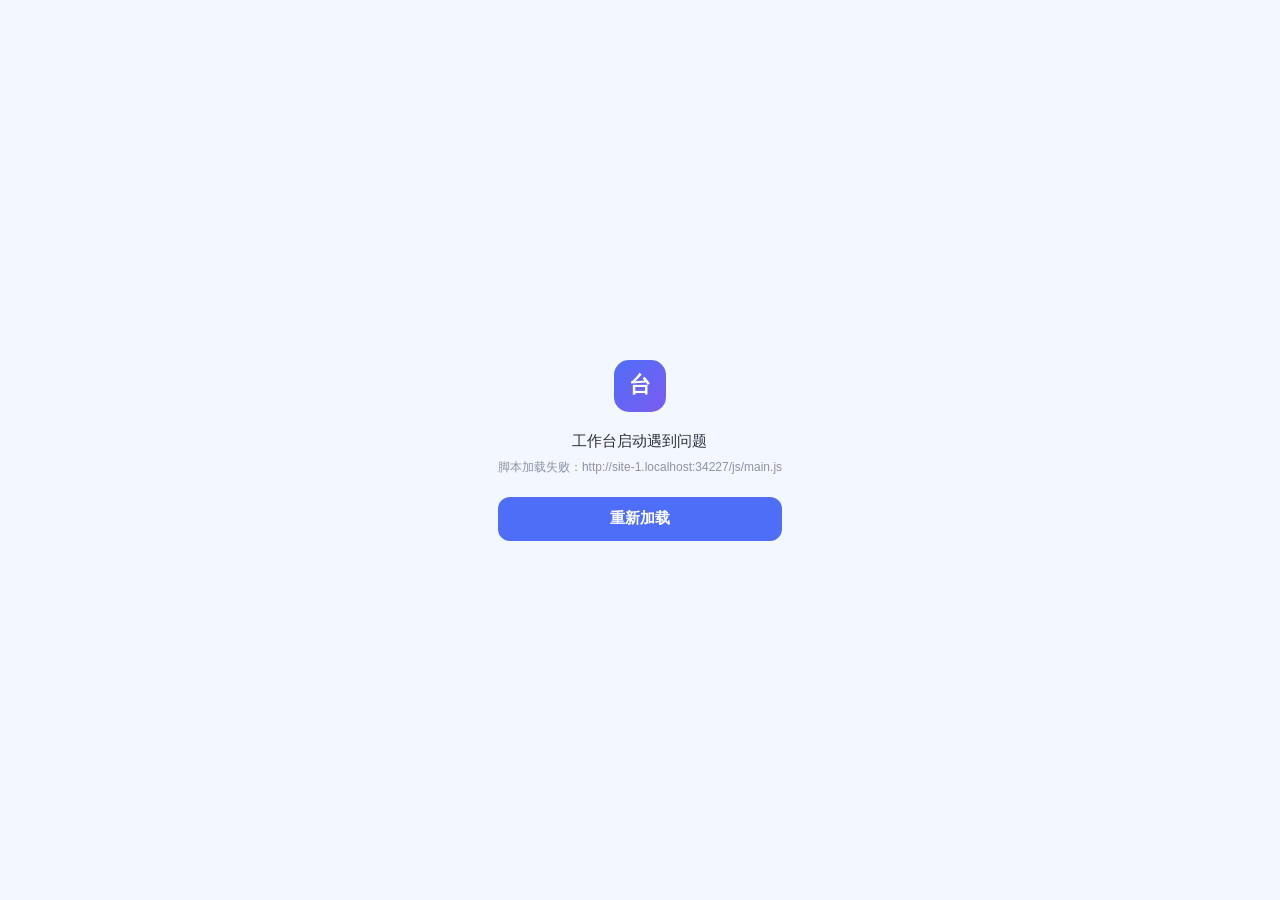
==== commit 69eafea8: "feat(ui): refresh personal center and unify workbench visual styles" ====
--- a/index.html
+++ b/index.html
@@ -32,6 +32,7 @@
       './css/trips-redesign.css',
       './css/study-records.css',
       './css/sync-status.css',
+      'css/design-refresh.css',
     ].forEach(function (href) {
       var link = document.createElement('link');
       link.rel = 'stylesheet';
--- a/css/app.css
+++ b/css/app.css
@@ -1445,6 +1445,11 @@
 .ls-progress-track { height: 7px; overflow: hidden; background: color-mix(in srgb, var(--lesson-blue) 15%, var(--card)); border-radius: 99px; }
 .ls-progress-track span { display: block; height: 100%; background: var(--lesson-blue); border-radius: inherit; transition: width .2s ease; }
 .ls-progress-note { margin-top: 6px; color: var(--text-3); font-size: 11px; }
+
+/* 上传进度：读取文件阶段还不知道总进度，让占位条左右滑动表示"正在处理" */
+.up-progress { margin-top: 10px; }
+.up-progress.is-pending .ls-progress-track span { width: 32% !important; animation: up-progress-wait 1s ease-in-out infinite alternate; }
+@keyframes up-progress-wait { from { margin-left: 0; } to { margin-left: 68%; } }
 
 /* 跟谁结算 */
 .ls-settle { padding: 4px 14px 10px; margin-bottom: 14px; }
@@ -4732,7 +4737,6 @@
 .st-card-head { padding:26px 36px 24px; text-align:center; color:#fff;
   background:linear-gradient(90deg,#1677ff 0%,#2f9dfb 45%,#36c66b 100%); }
 .st-card-title { font-size:24px; font-weight:700; line-height:1.35; white-space:nowrap; overflow:hidden; text-overflow:ellipsis; }
-.st-card-sub { margin-top:8px; font-size:14px; opacity:.92; }
 .st-card-body { padding:34px 48px 12px; font-size:18px; line-height:1.8; }
 .st-list { margin:0; padding-left:26px; }
 .st-list li { margin-bottom:14px; font-weight:650; }
--- a/css/teacher-ui.css
+++ b/css/teacher-ui.css
@@ -3240,3 +3240,43 @@
 .home-redesign .home-quote .speak-btn {
   bottom:6px;
 }
+
+/* ==========================================================================
+   首页底部四张统计卡（本周课时 / 监考任务 / 备课截止 / 最近笔记）
+   用户反馈：四个图标配色不统一、字号层级乱、四张卡一样平没有重点、留白过多。
+   重做成同一套版式：图标统一浅蓝底同尺寸，标题 13px、主数字 26px、
+   辅助文字 11.5px；「本周课时」用实心图标 + 进度条作为唯一强调项，
+   其余三项补上有效信息（下一场监考、待办数、笔记条数），不再大片空白。
+   ========================================================================== */
+.home-redesign .home-mini-card.hstat { padding:0!important; overflow:hidden; }
+.hstat-head { display:flex; align-items:center; gap:8px; padding:11px 14px 0; }
+.hstat-icon { display:grid; place-items:center; flex:0 0 26px; width:26px; height:26px; border-radius:8px; background:#eaf2ff; color:#1763c9; }
+.hstat-lead .hstat-icon { background:#165dff; color:#fff; }
+.hstat-title { color:#1b334d; font-size:13px; font-weight:750; letter-spacing:.2px; }
+.hstat-link { display:inline-flex; align-items:center; gap:2px; margin-left:auto; padding:2px 0; border:0; background:transparent; color:#7c90a6; font-size:11px; font-weight:600; cursor:pointer; }
+.hstat-link:hover { color:#165dff; }
+.hstat-body { display:flex; flex-direction:column; justify-content:center; gap:4px; min-width:0; padding:5px 14px 11px; }
+.hstat-main { display:flex; align-items:baseline; gap:3px; min-width:0; }
+.hstat-value { color:#10263d; font-size:26px; font-weight:800; line-height:1.05; letter-spacing:-.6px; font-variant-numeric:tabular-nums; }
+.hstat-lead .hstat-value { color:#165dff; }
+.hstat-value.is-text { font-size:19px; letter-spacing:0; }
+.hstat-unit { color:#7b8da2; font-size:11.5px; font-weight:600; }
+.hstat-sub { margin-left:4px; color:#93a4b8; font-size:11px; }
+.hstat-track { height:5px; margin-top:5px; border-radius:99px; background:#e9eff6; overflow:hidden; }
+.hstat-track i { display:block; height:100%; border-radius:inherit; background:linear-gradient(90deg,#165dff,#5ea0f2); }
+.hstat-foot { overflow:hidden; color:#7b8da2; font-size:11.5px; line-height:1.4; text-overflow:ellipsis; white-space:nowrap; }
+.hstat-loading { color:#8b9db1; font-size:11.5px; }
+html[data-theme="dark"] .hstat-icon { background:#22364f; color:#79b0ff; }
+html[data-theme="dark"] .hstat-title,
+html[data-theme="dark"] .hstat-value { color:#e8f1fc; }
+html[data-theme="dark"] .hstat-lead .hstat-icon { background:#2f6fe4; color:#fff; }
+html[data-theme="dark"] .hstat-lead .hstat-value { color:#7fb2ff; }
+html[data-theme="dark"] .hstat-unit,
+html[data-theme="dark"] .hstat-sub,
+html[data-theme="dark"] .hstat-foot { color:#93a9c0; }
+html[data-theme="dark"] .hstat-track { background:#2a3f59; }
+@media(max-width:860px) {
+  .home-redesign .home-mini-card.hstat { min-height:132px!important; }
+  .hstat-head { padding:13px 16px 0; }
+  .hstat-body { padding:6px 16px 13px; }
+}
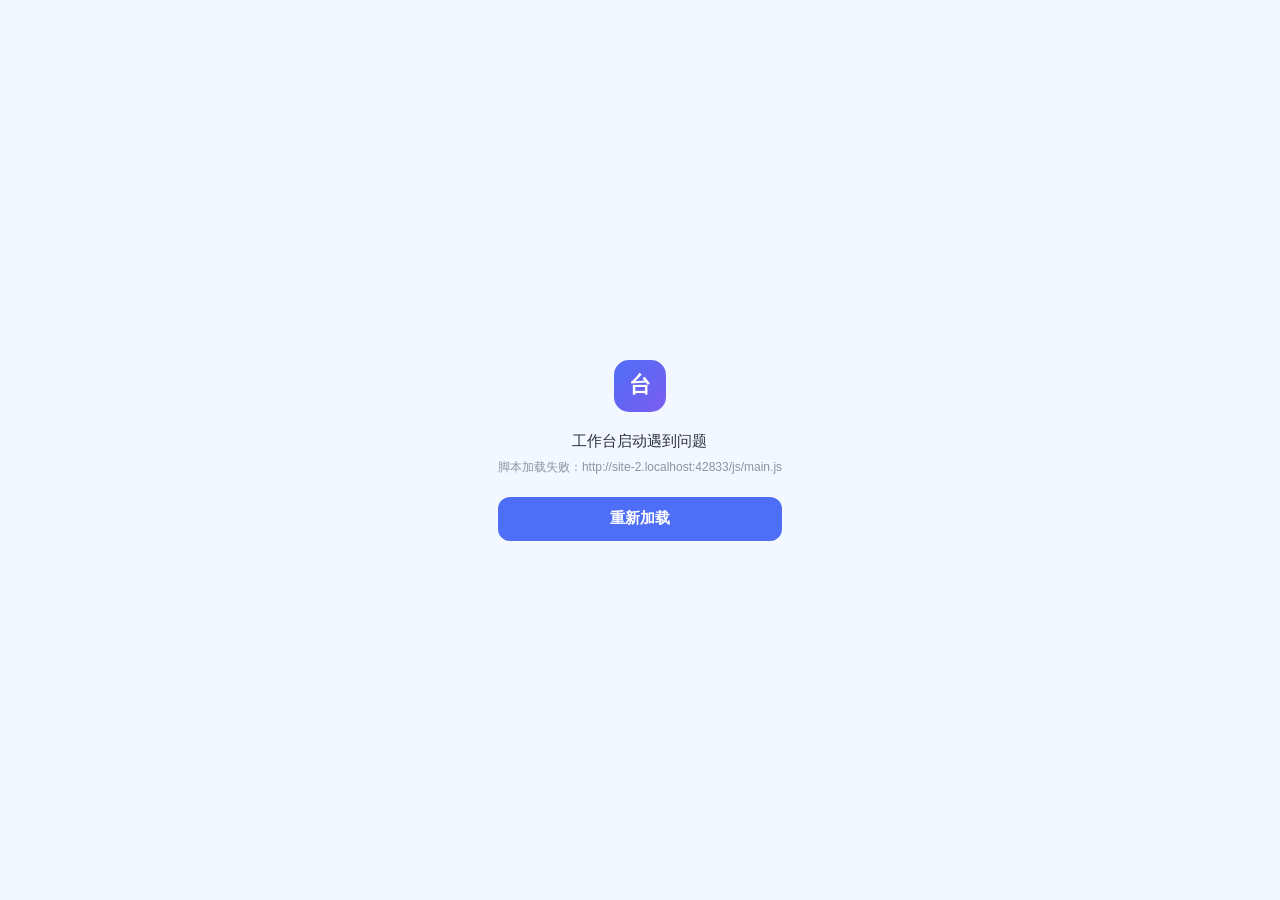
==== commit 4ec122ca: "feat: publish teacher replies and use Tai favicon" ====
--- a/index.html
+++ b/index.html
@@ -14,7 +14,7 @@
 <link rel="manifest" href="./manifest.webmanifest">
 <!-- 补一个 favicon 声明：不写这一行，浏览器会自动请求 /favicon.ico，
      而本仓库没有这个文件，控制台就常驻一条 404，排查真问题时容易误判。 -->
-<link rel="icon" type="image/png" href="icons/icon-192.png">
+<link rel="icon" type="image/svg+xml" href="icons/favicon-tai.svg">
 <link rel="apple-touch-icon" href="icons/icon-192.png">
 <!-- 首屏只下载全局、工作台和登录样式；其它样式等首屏完成后再加载，
      避免慢网络下十多个 CSS 请求把启动模块一直排在后面。 -->
--- a/css/app.css
+++ b/css/app.css
@@ -1450,6 +1450,24 @@
 .up-progress { margin-top: 10px; }
 .up-progress.is-pending .ls-progress-track span { width: 32% !important; animation: up-progress-wait 1s ease-in-out infinite alternate; }
 @keyframes up-progress-wait { from { margin-left: 0; } to { margin-left: 68%; } }
+/* 有文件没传上去：进度条变红、文字说明留在原地。
+   以前失败只弹一个 3 秒就消失的 toast，弹层里还显示「正在上传 100%」，看着像卡死。 */
+.up-progress.is-error .ls-progress-label { color: var(--danger, #dc2626); }
+.up-progress.is-error .ls-progress-track span { background: var(--danger, #dc2626); }
+
+/* 待上传文件清单：每个文件一行，带自己的状态。
+   传一个显示一个，成功的当场打勾 —— 一批里有失败时，用户能立刻知道哪几个已经上去了。 */
+.fl-head { font-size: 12.5px; color: var(--text-2); margin-bottom: 6px; }
+.fl-head .fl-ok { color: var(--success, #16a34a); font-weight: 700; }
+.fl-head .fl-err { color: var(--danger, #dc2626); font-weight: 700; }
+.fl-rows { max-height: 148px; overflow: auto; border: 1px solid var(--line); border-radius: 8px; }
+.fl-row { display: flex; align-items: center; gap: 8px; padding: 5px 9px; font-size: 12.5px; border-top: 1px solid var(--line); }
+.fl-row:first-child { border-top: none; }
+.fl-mark { flex: 0 0 auto; min-width: 74px; font-size: 11.5px; color: var(--text-3); }
+.fl-mark.fl-ok { color: var(--success, #16a34a); font-weight: 600; }
+.fl-mark.fl-err { color: var(--danger, #dc2626); font-weight: 600; }
+.fl-name { flex: 1; min-width: 0; overflow: hidden; text-overflow: ellipsis; white-space: nowrap; color: var(--text); }
+.fl-size { flex: 0 0 auto; color: var(--text-3); font-size: 11.5px; }
 
 /* 跟谁结算 */
 .ls-settle { padding: 4px 14px 10px; margin-bottom: 14px; }
@@ -2943,6 +2961,11 @@
 /* ================= 自习（第 22 条） ================= */
 .ss-stats, .rp-stats { display: grid; grid-template-columns: repeat(3, minmax(0, 1fr)); gap: 12px; }
 .rp-stats { grid-template-columns: repeat(2, minmax(0, 1fr)); }
+/* 教材页三张统计卡兼作列表筛选器：卡片本身就是 button，选中态沿用主色描边的既有约定。 */
+.tb-filter { display: block; width: 100%; text-align: left; font: inherit; color: inherit; cursor: pointer; }
+.tb-filter:hover { border-color: var(--primary); }
+.tb-filter.on { border-color: var(--primary); background: var(--primary-weak); }
+.tb-filter.on .muted { color: var(--primary); }
 .ss-stat .ss-k, .rp-stat .rp-k { font-size: 12.5px; color: var(--text-3); font-weight: 600; }
 .ss-stat .ss-v, .rp-stat .rp-v { font-size: 26px; font-weight: 750; letter-spacing: -.6px; margin: 2px 0 1px; font-variant-numeric: tabular-nums; }
 .ss-stat .ss-u { font-size: 13px; font-weight: 600; color: var(--text-3); margin-left: 3px; }
@@ -4637,9 +4660,11 @@
 .prep-date-sep { color:#8a94a6; }
 .prep-table-card { overflow:hidden; }
 .prep-table-wrap { width:100%; overflow-x:auto; }
-.prep-table { width:100%; min-width:820px; border-collapse:collapse; table-layout:auto; }
+.prep-table { width:100%; min-width:860px; border-collapse:collapse; table-layout:auto; }
 .prep-table th { padding:14px 16px; color:#5b667a; background:#fff; border-bottom:1px solid #eef1f6; font-size:13px; font-weight:650; text-align:left; white-space:nowrap; }
 .prep-table td { padding:13px 16px; color:#2b3648; border-bottom:1px solid #f2f5f9; font-size:13px; vertical-align:middle; white-space:nowrap; }
+.prep-table th:first-child, .prep-table .prep-no { text-align:center; }
+.prep-table .prep-no { width:52px; padding-left:0; padding-right:0; color:#98a2b3; font-variant-numeric:tabular-nums; }
 .prep-table tbody tr:hover { background:#fafcff; }
 
 /* ================= 自习管理（教师端） ================= */
@@ -4703,16 +4728,20 @@
 .ssm-btn.danger { border-color:rgba(239,68,68,.4); color:#ef4444; }
 .ssm-btn:disabled { opacity:.5; cursor:not-allowed; }
 .ssm-list { display:flex; flex-direction:column; gap:12px; }
-.ssm-item { display:flex; align-items:center; gap:12px; min-height:64px; padding:12px 14px;
+.ssm-item { display:flex; flex-wrap:wrap; align-items:center; gap:8px 12px; min-height:64px; padding:12px 14px;
   border:1px solid var(--line); border-radius:10px; background:var(--card); cursor:pointer; transition:background .15s; }
 .ssm-item:hover { background:var(--bg-sunken); }
 .ssm-item.on { border-color:#1677ff; background:rgba(22,119,255,.06); }
 .ssm-item.on:hover { background:rgba(22,119,255,.09); }
+.ssm-item-no { flex:0 0 auto; width:22px; color:#98a2b3; font-size:12px; text-align:center; font-variant-numeric:tabular-nums; }
 .ssm-item-ico { flex:0 0 auto; display:grid; place-items:center; width:30px; height:30px;
   border-radius:8px; background:rgba(22,119,255,.1); color:#1677ff; }
-.ssm-item-t { color:var(--text); font-size:14px; font-weight:650; }
+.ssm-item-copy { flex:1 1 100px; min-width:0; }
+.ssm-item-t { color:var(--text); font-size:14px; font-weight:650; overflow-wrap:anywhere; }
 .ssm-item-d { margin-top:2px; color:#9ca3af; font-size:12.5px; }
-.ssm-tag { margin-left:auto; padding:4px 10px; border-radius:6px; font-size:12px; font-weight:650; }
+.ssm-item-actions { display:flex; flex-wrap:wrap; align-items:center; gap:6px; margin-left:auto; }
+.ssm-item-actions .ssm-btn { height:32px; padding:0 10px; font-size:12px; }
+.ssm-tag { padding:4px 10px; border-radius:6px; font-size:12px; font-weight:650; }
 .ssm-tag.pub { background:rgba(22,119,255,.12); color:#1677ff; }
 .ssm-tag.draft { background:rgba(54,198,107,.12); color:#36c66b; }
 .ssm-pc-row { display:flex; align-items:center; gap:12px; }
@@ -4813,9 +4842,11 @@
 .kb-filter select:focus { border-color:#2f7dfa; }
 .kb-table-card { overflow:hidden; }
 .kb-table-wrap { width:100%; overflow-x:auto; }
-.kb-table { width:100%; min-width:900px; border-collapse:collapse; table-layout:auto; }
+.kb-table { width:100%; min-width:940px; border-collapse:collapse; table-layout:auto; }
 .kb-table th { padding:14px 16px; color:#5b667a; background:#fff; border-bottom:1px solid #eef1f6; font-size:13px; font-weight:650; text-align:left; white-space:nowrap; }
 .kb-table td { padding:13px 16px; color:#2b3648; border-bottom:1px solid #f2f5f9; font-size:13px; vertical-align:middle; white-space:nowrap; }
+.kb-table th:first-child, .kb-table .kb-no { text-align:center; }
+.kb-table .kb-no { width:52px; padding-left:0; padding-right:0; color:#98a2b3; font-variant-numeric:tabular-nums; }
 .kb-table tbody tr:hover { background:#fafcff; }
 .kb-date { color:#4a5568; white-space:nowrap; }
 .kb-title { max-width:230px; font-weight:600; overflow:hidden; text-overflow:ellipsis; }
@@ -5023,3 +5054,37 @@
   .lp-footer-actions { width: 100%; }
   .lp-footer-actions .btn { flex: 1 1 0; }
 }
+
+/* 班级输入框候选下拉（class-picker.mjs）：箭头展开自绘面板，输入框主体始终可打字 */
+.class-picker {
+  position: relative;
+  display: flex;
+  width: 100%;
+  min-width: 0;
+}
+.class-picker > input {
+  flex: 1;
+  min-width: 0;
+  padding-inline-end: 34px;
+}
+.class-picker > .class-picker-arrow {
+  position: absolute;
+  inset-block: 0;
+  inset-inline-end: 0;
+  width: 34px;
+  display: grid;
+  place-items: center;
+  color: var(--text-3);
+  cursor: pointer;
+  border-radius: 0 9px 9px 0;
+}
+.class-picker > .class-picker-arrow:hover { color: var(--text); }
+.class-picker > .class-picker-arrow[hidden] { display: none; }
+.class-picker:has(> input:focus) > .class-picker-arrow { color: var(--text-2); }
+
+/* 普通录入框留空时保持简洁，保留字段名和无障碍读法。 */
+input:not(.auth-input input)::placeholder,
+textarea::placeholder {
+  color: transparent !important;
+  opacity: 0 !important;
+}
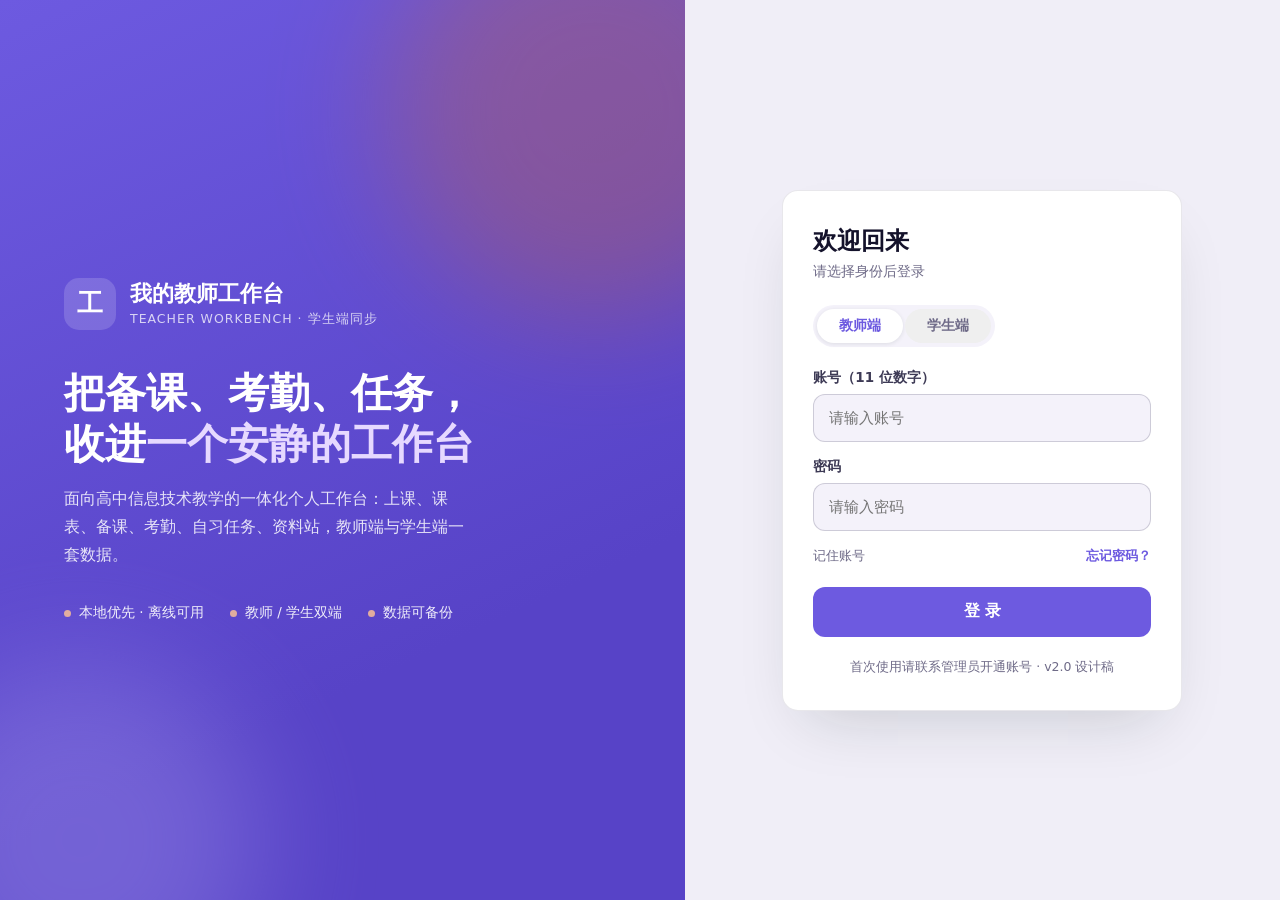
==== commit 92b53032: "主站换装 v2 设计稿：新登录页 + build 白名单加入 teacher.html" ====
--- a/index.html
+++ b/index.html
@@ -1,162 +1,98 @@
-<!doctype html>
-<html lang="zh-CN" data-theme="light">
+<!DOCTYPE html>
+<html lang="zh-CN">
 <head>
-<meta charset="utf-8">
-<title>教师个人工作台</title>
-<meta name="viewport" content="width=device-width, initial-scale=1, viewport-fit=cover">
-<meta name="apple-mobile-web-app-capable" content="yes">
-<meta name="apple-mobile-web-app-status-bar-style" content="default">
-<meta name="apple-mobile-web-app-title" content="教师个人工作台">
-<meta name="theme-color" content="#f2f2f7">
-<!-- 相对路径必须带 ./ ：线上挂在 /my-workbench/ 子路径下，
-     href="manifest.webmanifest" 会被解析成 /manifest.webmanifest → 404，
-     结果是「添加到主屏幕」拿不到图标和名称。 -->
-<link rel="manifest" href="./manifest.webmanifest">
-<!-- 补一个 favicon 声明：不写这一行，浏览器会自动请求 /favicon.ico，
-     而本仓库没有这个文件，控制台就常驻一条 404，排查真问题时容易误判。 -->
-<link rel="icon" type="image/svg+xml" href="icons/favicon-tai.svg">
-<link rel="apple-touch-icon" href="icons/icon-192.png">
-<!-- 首屏只下载全局、工作台和登录样式；其它样式等首屏完成后再加载，
-     避免慢网络下十多个 CSS 请求把启动模块一直排在后面。 -->
-<link rel="stylesheet" media="print" onload="this.media='all'" href="css/app.css">
-<link rel="stylesheet" media="print" onload="this.media='all'" href="css/teacher-ui.css">
-<link rel="stylesheet" media="print" onload="this.media='all'" href="css/auth-redesign.css">
-<script>
-  window.addEventListener('wb:booted', function () {
-    [
-      'css/attendance-workspace.css',
-      'css/attendance-prd.css',
-      'css/workbench-unified.css',
-      'css/timetable-redesign.css',
-      'css/sticky-notes.css',
-      './css/trips-redesign.css',
-      './css/study-records.css',
-      './css/sync-status.css',
-      'css/design-refresh.css',
-    ].forEach(function (href) {
-      var link = document.createElement('link');
-      link.rel = 'stylesheet';
-      link.href = href;
-      document.head.appendChild(link);
-    });
-  }, { once: true });
-</script>
-<script>
-  (function () {
-    try {
-      var OK = ['light', 'dark', 'green', 'warm', 'pink', 'ocean'];
-      var META = { light: '#f2f2f7', dark: '#000000', green: '#eaf2ea', warm: '#f7f1e6', pink: '#fbf0f4', ocean: '#eaf3f8' };
-      var t = localStorage.getItem('wb_theme');
-      try { t = JSON.parse(t); } catch (e) {}
-      if (OK.indexOf(t) < 0) t = matchMedia('(prefers-color-scheme: dark)').matches ? 'dark' : 'light';
-      document.documentElement.dataset.theme = t;
-      var m = document.querySelector('meta[name=theme-color]');
-      if (m && META[t]) m.content = META[t];
-    } catch (e) {}
-  })();
-</script>
+<meta charset="UTF-8">
+<meta name="viewport" content="width=device-width,initial-scale=1,viewport-fit=cover">
+<title>教师工作台 · 登录</title>
+<style>
+:root{
+  --page:#f0eef7; --bg:#fff; --panel-2:#f4f2fa; --border:rgba(30,26,60,.10); --border-strong:rgba(30,26,60,.18);
+  --ink-1:#14122b; --ink-2:#3d3a55; --ink-3:#6f6b88;
+  --accent:#6d5ae0; --accent-deep:#5743c7; --accent-soft:rgba(109,90,224,.10); --accent-line:rgba(109,90,224,.28);
+  --accent-2:#d98324; --accent-2-soft:rgba(217,131,36,.14);
+  --r-card:16px; --r-ctl:12px; --r-pill:999px;
+}
+*{box-sizing:border-box;margin:0;padding:0;-webkit-tap-highlight-color:transparent}
+html,body{height:100%}
+body{font-family:"PingFang SC","Hiragino Sans GB","Microsoft YaHei",system-ui,sans-serif;background:var(--page);color:var(--ink-1);overflow:hidden}
+button{font:inherit;cursor:pointer;border:0}
+input{font:inherit;outline:none}
+.wrap{height:100%;display:grid;grid-template-columns:1.15fr 1fr}
+/* 左侧品牌 */
+.brand{position:relative;overflow:hidden;background:linear-gradient(155deg,#6d5ae0 0%,#5743c7 70%);color:#fff;display:flex;flex-direction:column;justify-content:center;padding:6vw 5vw}
+.brand .blob{position:absolute;border-radius:50%;filter:blur(60px);opacity:.35;pointer-events:none}
+.brand .b1{width:420px;height:420px;right:-120px;top:-100px;background:#C4633F}
+.brand .b2{width:360px;height:360px;left:-100px;bottom:-120px;background:#a99cf0}
+.brand .logo{display:flex;align-items:center;gap:14px;margin-bottom:38px;position:relative;z-index:1}
+.brand .mark{width:52px;height:52px;border-radius:15px;background:rgba(255,255,255,.16);display:flex;align-items:center;justify-content:center;font-size:26px;font-weight:800;letter-spacing:.02em}
+.brand .name{font-size:22px;font-weight:800}
+.brand .name small{display:block;font-size:12.5px;font-weight:500;opacity:.75;margin-top:2px;letter-spacing:.08em}
+.brand h1{font-size:clamp(30px,3.2vw,46px);font-weight:800;line-height:1.25;position:relative;z-index:1}
+.brand h1 em{font-style:normal;color:#e6d9ff}
+.brand p{margin-top:16px;font-size:15.5px;line-height:1.8;opacity:.85;max-width:42ch;position:relative;z-index:1}
+.brand .feats{display:flex;gap:26px;margin-top:34px;position:relative;z-index:1;flex-wrap:wrap}
+.brand .feat{font-size:13.5px;opacity:.9;display:flex;align-items:center;gap:8px}
+.brand .feat::before{content:"";width:7px;height:7px;border-radius:50%;background:#f0b89a}
+/* 右侧表单 */
+.form-side{display:flex;align-items:center;justify-content:center;padding:24px}
+.card{width:100%;max-width:400px;background:var(--bg);border:1px solid var(--border);border-radius:var(--r-card);padding:34px 30px;box-shadow:0 28px 60px -24px rgba(15,35,34,.18)}
+.card h2{font-size:24px;font-weight:800}
+.card .sub{font-size:13.5px;color:var(--ink-3);margin:6px 0 24px}
+.role{display:inline-flex;background:var(--panel-2);border-radius:var(--r-pill);padding:4px;gap:2px;margin-bottom:22px}
+.role button{padding:8px 22px;border-radius:var(--r-pill);font-size:14px;color:var(--ink-3);font-weight:600}
+.role button.on{background:#fff;color:var(--accent);box-shadow:0 1px 4px rgba(15,35,34,.1)}
+.field{margin-bottom:16px}
+.field label{display:block;font-size:13.5px;font-weight:600;color:var(--ink-2);margin-bottom:7px}
+.field input{width:100%;height:48px;border:1px solid var(--border-strong);border-radius:var(--r-ctl);padding:0 15px;font-size:15px;background:var(--panel-2)}
+.field input:focus{border-color:var(--accent-line);background:#fff}
+.row{display:flex;justify-content:space-between;align-items:center;font-size:13px;color:var(--ink-3);margin:4px 0 22px}
+.row a{color:var(--accent);text-decoration:none;font-weight:600}
+.submit{width:100%;height:50px;border-radius:var(--r-ctl);background:var(--accent);color:#fff;font-size:16px;font-weight:700}
+.submit:active{background:var(--accent-deep)}
+.foot{margin-top:22px;text-align:center;font-size:12.5px;color:var(--ink-3)}
+@media(max-width:820px){
+  .wrap{grid-template-columns:1fr;overflow-y:auto}
+  .brand{padding:calc(env(safe-area-inset-top) + 48px) 26px 26px;min-height:280px;justify-content:flex-end}
+  .brand .logo{margin-bottom:22px}
+  .brand h1{font-size:28px}.brand p{font-size:14px}.brand .feats{display:none}
+  .form-side{padding:20px 18px 40px}
+}
+</style>
 </head>
 <body>
+<div class="wrap">
+  <section class="brand">
+    <div class="blob b1"></div><div class="blob b2"></div>
+    <div class="logo"><div class="mark">工</div><div class="name">我的教师工作台<small>TEACHER WORKBENCH · 学生端同步</small></div></div>
+    <h1>把备课、考勤、任务，<br>收进<em>一个安静的工作台</em></h1>
+    <p>面向高中信息技术教学的一体化个人工作台：上课、课表、备课、考勤、自习任务、资料站，教师端与学生端一套数据。</p>
+    <div class="feats"><span class="feat">本地优先 · 离线可用</span><span class="feat">教师 / 学生双端</span><span class="feat">数据可备份</span></div>
+  </section>
+  <section class="form-side">
+    <form class="card" onsubmit="return false">
+      <h2>欢迎回来</h2>
+      <div class="sub">请选择身份后登录</div>
+      <div class="role">
+        <button type="button" class="on">教师端</button>
+        <button type="button">学生端</button>
+      </div>
+      <div class="field"><label>账号（11 位数字）</label><input inputmode="numeric" placeholder="请输入账号"></div>
+      <div class="field"><label>密码</label><input type="password" placeholder="请输入密码"></div>
+      <div class="row"><span>记住账号</span><a href="#">忘记密码？</a></div>
+      <button class="submit" type="button" id="login-btn">登 录</button>
+      <div class="foot">首次使用请联系管理员开通账号 · v2.0 设计稿</div>
+    </form>
+  </section>
+</div>
 <script>
-  /* localhost 开发环境清理历史 PWA 接管：必须放在主模块之前执行，
-     防止旧 Service Worker 把本地入口页和 JS 请求送进旧缓存。 */
-  (function () {
-    if (!['localhost', '127.0.0.1'].includes(location.hostname) || !('serviceWorker' in navigator)) return;
-    navigator.serviceWorker.getRegistrations()
-      .then(function (regs) { return Promise.all(regs.map(function (reg) { return reg.unregister(); })); })
-      .then(function () {
-        if (!navigator.serviceWorker.controller) return;
-        var key = 'wb_local_sw_released';
-        if (sessionStorage.getItem(key) === '1') return;
-        sessionStorage.setItem(key, '1');
-        location.reload();
-      })
-      .catch(function (e) { console.warn('[sw] 本地开发环境清理旧注册失败', e); });
-  })();
-</script>
-<div id="app"></div>
-<div id="alarm-root"></div>
-<script>
-  /* TEST 启动前更新检查：即使旧 JS 模块无法加载，也能先发现并激活新版 SW。 */
-  (function () {
-    if (!('serviceWorker' in navigator)) return;
-    var hadController = !!navigator.serviceWorker.controller;
-    var reloadKey = 'wb_sw_controller_reloaded';
-    navigator.serviceWorker.addEventListener('controllerchange', function () {
-      if (!hadController) return;
-      try {
-        if (sessionStorage.getItem(reloadKey) === '1') return;
-        sessionStorage.setItem(reloadKey, '1');
-      } catch (e) { return; }
-      location.reload();
-    });
-    navigator.serviceWorker.register('./sw.js', { updateViaCache: 'none' })
-      .then(function (registration) { return registration.update(); })
-      .catch(function (error) { console.warn('[sw] 启动前更新检查失败', error); });
-  })();
-</script>
-<script type="module" src="js/main.js"></script>
-<script>
-  /* 【加载失败兜底：别让人对着一片空白】
-     这个站点是静态页 + ES Module。模块还没下载完时先显示加载状态；
-     慢网络下也不能仅凭固定耗时断言启动失败，真实脚本错误仍会立即提示。 */
-  (function () {
-    var app = document.getElementById('app');
-    var t1, t2, tried = 0;
-    function box(text, showBtn) {
-      if (!app) return;
-      app.innerHTML = '<div style="min-height:100vh;display:flex;align-items:center;justify-content:center;'
-        + 'font-family:-apple-system,\'PingFang SC\',\'Microsoft YaHei\',sans-serif;padding:24px;box-sizing:border-box">'
-        + '<div style="max-width:340px;text-align:center">'
-        + '<div style="width:52px;height:52px;border-radius:15px;margin:0 auto 16px;display:grid;place-items:center;'
-        + 'background:linear-gradient(135deg,#4f6ef7,#7b5cf0);color:#fff;font-size:22px;font-weight:700">台</div>'
-        + '<div style="font-size:15px;color:#2a2f3a;line-height:1.7">' + text + '</div>'
-        + (showBtn ? '<button onclick="location.reload()" style="margin-top:18px;width:100%;height:44px;border:0;'
-            + 'border-radius:12px;background:#4f6ef7;color:#fff;font-size:15px;font-weight:600;'
-            + 'font-family:inherit;cursor:pointer">重新加载</button>' : '')
-        + '</div></div>';
-    }
-    function rendered() {
-      return app && app.children.length > 0 && app.innerText.trim().length > 20;
-    }
-    function showStartupError(message) {
-      if (rendered()) return;
-      var detail = String(message || '未知启动错误').slice(0, 220);
-      box('工作台启动遇到问题<br><span style="font-size:12px;color:#8b93a3">'
-        + detail.replace(/[&<>"]/g, function (c) { return ({ '&': '&amp;', '<': '&lt;', '>': '&gt;', '"': '&quot;' })[c]; })
-        + '</span>', true);
-      console.error('[startup] 页面启动失败：', message);
-    }
-    window.addEventListener('error', function (event) {
-      if (event && (event.message || (event.target && event.target.tagName === 'SCRIPT'))) {
-        showStartupError(event.message || ('脚本加载失败：' + (event.target.src || '未知模块')));
-      }
-    }, true);
-    window.addEventListener('unhandledrejection', function (event) {
-      var reason = event && event.reason;
-      showStartupError(reason && (reason.message || reason) || '异步初始化失败');
-    });
-    window.addEventListener('wb:booted', function () {
-      clearTimeout(t1);
-      clearTimeout(t2);
-    });
-    t1 = setTimeout(function () {
-      if (!rendered()) box('正在加载…', false);
-    }, 5000);
-    t2 = setTimeout(function () {
-      if (rendered()) return;
-      box('仍在加载，当前网络比较慢<br>可以继续等待，或点下面重新加载。', true);
-      /* 不要自动刷新：云端超时期间刷新会重复触发账户初始化请求，
-         造成请求风暴。让用户手动点击重试，避免放大 Supabase 压力。 */
-    }, 30000);
-    /* main.js 自己跑通了会调用 window.__wbBooted */
-    window.addEventListener('load', function () {
-      setTimeout(function () {
-        if (rendered()) { clearTimeout(t1); clearTimeout(t2); }
-      }, 800);
-    });
-  })();
+let role='teacher';
+document.querySelectorAll('.role button').forEach(b=>b.onclick=()=>{
+  document.querySelectorAll('.role button').forEach(x=>x.classList.toggle('on',x===b));
+  role=b.textContent.trim()==='学生端'?'student':'teacher';
+});
+document.getElementById('login-btn').onclick=()=>{
+  location.href=role==='student'?'student.html':'teacher.html';
+};
 </script>
 </body>
 </html>
-
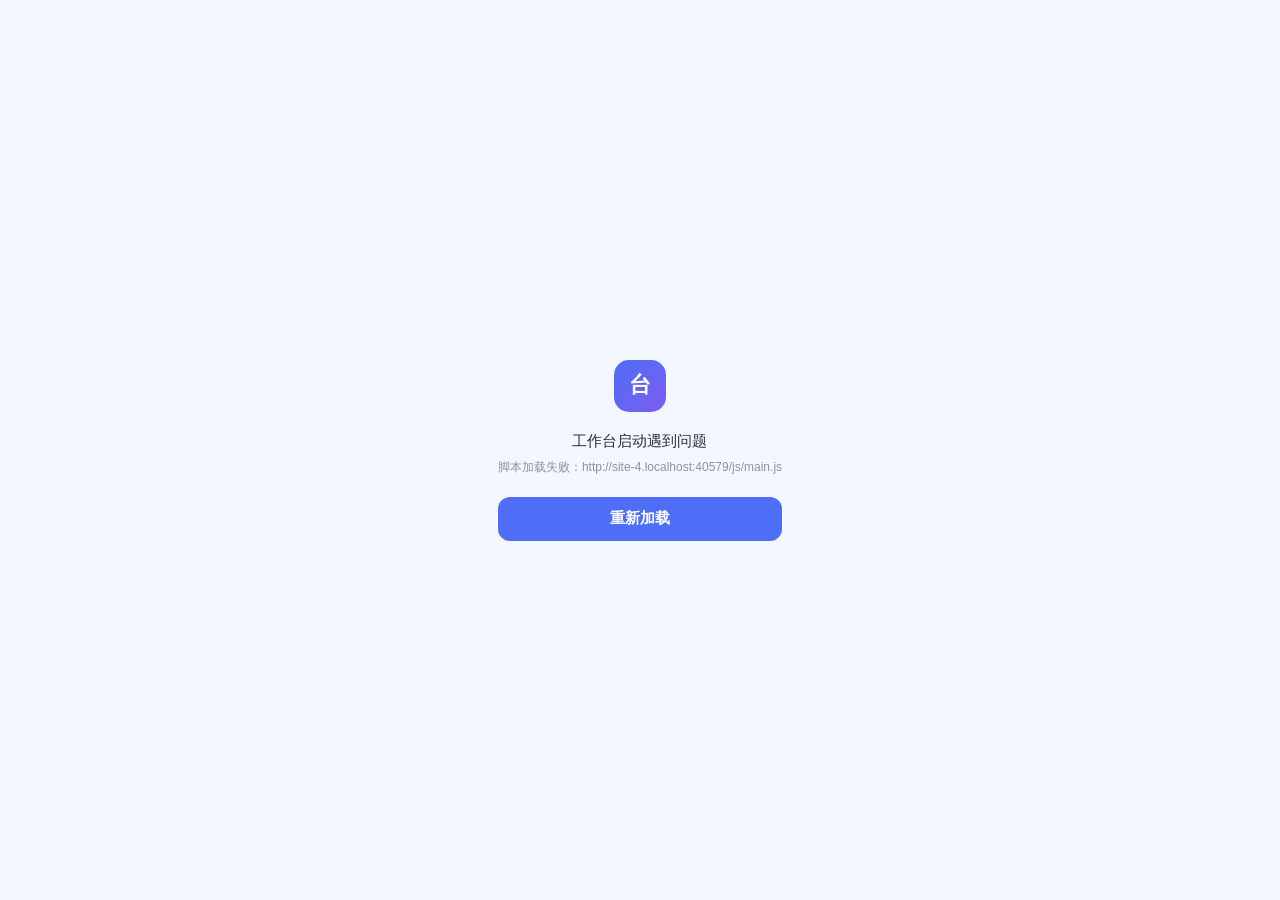
==== commit a9730aff: "chore(sync): mirror test branch to production (source 85af535)" ====
--- a/index.html
+++ b/index.html
@@ -1,98 +1,162 @@
-<!DOCTYPE html>
-<html lang="zh-CN">
+<!doctype html>
+<html lang="zh-CN" data-theme="light">
 <head>
-<meta charset="UTF-8">
-<meta name="viewport" content="width=device-width,initial-scale=1,viewport-fit=cover">
-<title>教师工作台 · 登录</title>
-<style>
-:root{
-  --page:#f0eef7; --bg:#fff; --panel-2:#f4f2fa; --border:rgba(30,26,60,.10); --border-strong:rgba(30,26,60,.18);
-  --ink-1:#14122b; --ink-2:#3d3a55; --ink-3:#6f6b88;
-  --accent:#6d5ae0; --accent-deep:#5743c7; --accent-soft:rgba(109,90,224,.10); --accent-line:rgba(109,90,224,.28);
-  --accent-2:#d98324; --accent-2-soft:rgba(217,131,36,.14);
-  --r-card:16px; --r-ctl:12px; --r-pill:999px;
-}
-*{box-sizing:border-box;margin:0;padding:0;-webkit-tap-highlight-color:transparent}
-html,body{height:100%}
-body{font-family:"PingFang SC","Hiragino Sans GB","Microsoft YaHei",system-ui,sans-serif;background:var(--page);color:var(--ink-1);overflow:hidden}
-button{font:inherit;cursor:pointer;border:0}
-input{font:inherit;outline:none}
-.wrap{height:100%;display:grid;grid-template-columns:1.15fr 1fr}
-/* 左侧品牌 */
-.brand{position:relative;overflow:hidden;background:linear-gradient(155deg,#6d5ae0 0%,#5743c7 70%);color:#fff;display:flex;flex-direction:column;justify-content:center;padding:6vw 5vw}
-.brand .blob{position:absolute;border-radius:50%;filter:blur(60px);opacity:.35;pointer-events:none}
-.brand .b1{width:420px;height:420px;right:-120px;top:-100px;background:#C4633F}
-.brand .b2{width:360px;height:360px;left:-100px;bottom:-120px;background:#a99cf0}
-.brand .logo{display:flex;align-items:center;gap:14px;margin-bottom:38px;position:relative;z-index:1}
-.brand .mark{width:52px;height:52px;border-radius:15px;background:rgba(255,255,255,.16);display:flex;align-items:center;justify-content:center;font-size:26px;font-weight:800;letter-spacing:.02em}
-.brand .name{font-size:22px;font-weight:800}
-.brand .name small{display:block;font-size:12.5px;font-weight:500;opacity:.75;margin-top:2px;letter-spacing:.08em}
-.brand h1{font-size:clamp(30px,3.2vw,46px);font-weight:800;line-height:1.25;position:relative;z-index:1}
-.brand h1 em{font-style:normal;color:#e6d9ff}
-.brand p{margin-top:16px;font-size:15.5px;line-height:1.8;opacity:.85;max-width:42ch;position:relative;z-index:1}
-.brand .feats{display:flex;gap:26px;margin-top:34px;position:relative;z-index:1;flex-wrap:wrap}
-.brand .feat{font-size:13.5px;opacity:.9;display:flex;align-items:center;gap:8px}
-.brand .feat::before{content:"";width:7px;height:7px;border-radius:50%;background:#f0b89a}
-/* 右侧表单 */
-.form-side{display:flex;align-items:center;justify-content:center;padding:24px}
-.card{width:100%;max-width:400px;background:var(--bg);border:1px solid var(--border);border-radius:var(--r-card);padding:34px 30px;box-shadow:0 28px 60px -24px rgba(15,35,34,.18)}
-.card h2{font-size:24px;font-weight:800}
-.card .sub{font-size:13.5px;color:var(--ink-3);margin:6px 0 24px}
-.role{display:inline-flex;background:var(--panel-2);border-radius:var(--r-pill);padding:4px;gap:2px;margin-bottom:22px}
-.role button{padding:8px 22px;border-radius:var(--r-pill);font-size:14px;color:var(--ink-3);font-weight:600}
-.role button.on{background:#fff;color:var(--accent);box-shadow:0 1px 4px rgba(15,35,34,.1)}
-.field{margin-bottom:16px}
-.field label{display:block;font-size:13.5px;font-weight:600;color:var(--ink-2);margin-bottom:7px}
-.field input{width:100%;height:48px;border:1px solid var(--border-strong);border-radius:var(--r-ctl);padding:0 15px;font-size:15px;background:var(--panel-2)}
-.field input:focus{border-color:var(--accent-line);background:#fff}
-.row{display:flex;justify-content:space-between;align-items:center;font-size:13px;color:var(--ink-3);margin:4px 0 22px}
-.row a{color:var(--accent);text-decoration:none;font-weight:600}
-.submit{width:100%;height:50px;border-radius:var(--r-ctl);background:var(--accent);color:#fff;font-size:16px;font-weight:700}
-.submit:active{background:var(--accent-deep)}
-.foot{margin-top:22px;text-align:center;font-size:12.5px;color:var(--ink-3)}
-@media(max-width:820px){
-  .wrap{grid-template-columns:1fr;overflow-y:auto}
-  .brand{padding:calc(env(safe-area-inset-top) + 48px) 26px 26px;min-height:280px;justify-content:flex-end}
-  .brand .logo{margin-bottom:22px}
-  .brand h1{font-size:28px}.brand p{font-size:14px}.brand .feats{display:none}
-  .form-side{padding:20px 18px 40px}
-}
-</style>
+<meta charset="utf-8">
+<title>教师个人工作台</title>
+<meta name="viewport" content="width=device-width, initial-scale=1, viewport-fit=cover">
+<meta name="apple-mobile-web-app-capable" content="yes">
+<meta name="apple-mobile-web-app-status-bar-style" content="default">
+<meta name="apple-mobile-web-app-title" content="教师个人工作台">
+<meta name="theme-color" content="#f2f2f7">
+<!-- 相对路径必须带 ./ ：线上挂在 /my-workbench/ 子路径下，
+     href="manifest.webmanifest" 会被解析成 /manifest.webmanifest → 404，
+     结果是「添加到主屏幕」拿不到图标和名称。 -->
+<link rel="manifest" href="./manifest.webmanifest">
+<!-- 补一个 favicon 声明：不写这一行，浏览器会自动请求 /favicon.ico，
+     而本仓库没有这个文件，控制台就常驻一条 404，排查真问题时容易误判。 -->
+<link rel="icon" type="image/png" href="icons/icon-192.png">
+<link rel="apple-touch-icon" href="icons/icon-192.png">
+<!-- 首屏只下载全局、工作台和登录样式；其它样式等首屏完成后再加载，
+     避免慢网络下十多个 CSS 请求把启动模块一直排在后面。 -->
+<link rel="stylesheet" media="print" onload="this.media='all'" href="css/app.css">
+<link rel="stylesheet" media="print" onload="this.media='all'" href="css/teacher-ui.css">
+<link rel="stylesheet" media="print" onload="this.media='all'" href="css/auth-redesign.css">
+<script>
+  window.addEventListener('wb:booted', function () {
+    [
+      'css/attendance-workspace.css',
+      'css/attendance-prd.css',
+      'css/workbench-unified.css',
+      'css/timetable-redesign.css',
+      'css/sticky-notes.css',
+      './css/trips-redesign.css',
+      './css/study-records.css',
+      './css/sync-status.css',
+      'css/design-refresh.css',
+    ].forEach(function (href) {
+      var link = document.createElement('link');
+      link.rel = 'stylesheet';
+      link.href = href;
+      document.head.appendChild(link);
+    });
+  }, { once: true });
+</script>
+<script>
+  (function () {
+    try {
+      var OK = ['light', 'dark', 'green', 'warm', 'pink', 'ocean'];
+      var META = { light: '#f2f2f7', dark: '#000000', green: '#eaf2ea', warm: '#f7f1e6', pink: '#fbf0f4', ocean: '#eaf3f8' };
+      var t = localStorage.getItem('wb_theme');
+      try { t = JSON.parse(t); } catch (e) {}
+      if (OK.indexOf(t) < 0) t = matchMedia('(prefers-color-scheme: dark)').matches ? 'dark' : 'light';
+      document.documentElement.dataset.theme = t;
+      var m = document.querySelector('meta[name=theme-color]');
+      if (m && META[t]) m.content = META[t];
+    } catch (e) {}
+  })();
+</script>
 </head>
 <body>
-<div class="wrap">
-  <section class="brand">
-    <div class="blob b1"></div><div class="blob b2"></div>
-    <div class="logo"><div class="mark">工</div><div class="name">我的教师工作台<small>TEACHER WORKBENCH · 学生端同步</small></div></div>
-    <h1>把备课、考勤、任务，<br>收进<em>一个安静的工作台</em></h1>
-    <p>面向高中信息技术教学的一体化个人工作台：上课、课表、备课、考勤、自习任务、资料站，教师端与学生端一套数据。</p>
-    <div class="feats"><span class="feat">本地优先 · 离线可用</span><span class="feat">教师 / 学生双端</span><span class="feat">数据可备份</span></div>
-  </section>
-  <section class="form-side">
-    <form class="card" onsubmit="return false">
-      <h2>欢迎回来</h2>
-      <div class="sub">请选择身份后登录</div>
-      <div class="role">
-        <button type="button" class="on">教师端</button>
-        <button type="button">学生端</button>
-      </div>
-      <div class="field"><label>账号（11 位数字）</label><input inputmode="numeric" placeholder="请输入账号"></div>
-      <div class="field"><label>密码</label><input type="password" placeholder="请输入密码"></div>
-      <div class="row"><span>记住账号</span><a href="#">忘记密码？</a></div>
-      <button class="submit" type="button" id="login-btn">登 录</button>
-      <div class="foot">首次使用请联系管理员开通账号 · v2.0 设计稿</div>
-    </form>
-  </section>
-</div>
 <script>
-let role='teacher';
-document.querySelectorAll('.role button').forEach(b=>b.onclick=()=>{
-  document.querySelectorAll('.role button').forEach(x=>x.classList.toggle('on',x===b));
-  role=b.textContent.trim()==='学生端'?'student':'teacher';
-});
-document.getElementById('login-btn').onclick=()=>{
-  location.href=role==='student'?'student.html':'teacher.html';
-};
+  /* localhost 开发环境清理历史 PWA 接管：必须放在主模块之前执行，
+     防止旧 Service Worker 把本地入口页和 JS 请求送进旧缓存。 */
+  (function () {
+    if (!['localhost', '127.0.0.1'].includes(location.hostname) || !('serviceWorker' in navigator)) return;
+    navigator.serviceWorker.getRegistrations()
+      .then(function (regs) { return Promise.all(regs.map(function (reg) { return reg.unregister(); })); })
+      .then(function () {
+        if (!navigator.serviceWorker.controller) return;
+        var key = 'wb_local_sw_released';
+        if (sessionStorage.getItem(key) === '1') return;
+        sessionStorage.setItem(key, '1');
+        location.reload();
+      })
+      .catch(function (e) { console.warn('[sw] 本地开发环境清理旧注册失败', e); });
+  })();
+</script>
+<div id="app"></div>
+<div id="alarm-root"></div>
+<script>
+  /* TEST 启动前更新检查：即使旧 JS 模块无法加载，也能先发现并激活新版 SW。 */
+  (function () {
+    if (!('serviceWorker' in navigator)) return;
+    var hadController = !!navigator.serviceWorker.controller;
+    var reloadKey = 'wb_sw_controller_reloaded';
+    navigator.serviceWorker.addEventListener('controllerchange', function () {
+      if (!hadController) return;
+      try {
+        if (sessionStorage.getItem(reloadKey) === '1') return;
+        sessionStorage.setItem(reloadKey, '1');
+      } catch (e) { return; }
+      location.reload();
+    });
+    navigator.serviceWorker.register('./sw.js', { updateViaCache: 'none' })
+      .then(function (registration) { return registration.update(); })
+      .catch(function (error) { console.warn('[sw] 启动前更新检查失败', error); });
+  })();
+</script>
+<script type="module" src="js/main.js"></script>
+<script>
+  /* 【加载失败兜底：别让人对着一片空白】
+     这个站点是静态页 + ES Module。模块还没下载完时先显示加载状态；
+     慢网络下也不能仅凭固定耗时断言启动失败，真实脚本错误仍会立即提示。 */
+  (function () {
+    var app = document.getElementById('app');
+    var t1, t2, tried = 0;
+    function box(text, showBtn) {
+      if (!app) return;
+      app.innerHTML = '<div style="min-height:100vh;display:flex;align-items:center;justify-content:center;'
+        + 'font-family:-apple-system,\'PingFang SC\',\'Microsoft YaHei\',sans-serif;padding:24px;box-sizing:border-box">'
+        + '<div style="max-width:340px;text-align:center">'
+        + '<div style="width:52px;height:52px;border-radius:15px;margin:0 auto 16px;display:grid;place-items:center;'
+        + 'background:linear-gradient(135deg,#4f6ef7,#7b5cf0);color:#fff;font-size:22px;font-weight:700">台</div>'
+        + '<div style="font-size:15px;color:#2a2f3a;line-height:1.7">' + text + '</div>'
+        + (showBtn ? '<button onclick="location.reload()" style="margin-top:18px;width:100%;height:44px;border:0;'
+            + 'border-radius:12px;background:#4f6ef7;color:#fff;font-size:15px;font-weight:600;'
+            + 'font-family:inherit;cursor:pointer">重新加载</button>' : '')
+        + '</div></div>';
+    }
+    function rendered() {
+      return app && app.children.length > 0 && app.innerText.trim().length > 20;
+    }
+    function showStartupError(message) {
+      if (rendered()) return;
+      var detail = String(message || '未知启动错误').slice(0, 220);
+      box('工作台启动遇到问题<br><span style="font-size:12px;color:#8b93a3">'
+        + detail.replace(/[&<>"]/g, function (c) { return ({ '&': '&amp;', '<': '&lt;', '>': '&gt;', '"': '&quot;' })[c]; })
+        + '</span>', true);
+      console.error('[startup] 页面启动失败：', message);
+    }
+    window.addEventListener('error', function (event) {
+      if (event && (event.message || (event.target && event.target.tagName === 'SCRIPT'))) {
+        showStartupError(event.message || ('脚本加载失败：' + (event.target.src || '未知模块')));
+      }
+    }, true);
+    window.addEventListener('unhandledrejection', function (event) {
+      var reason = event && event.reason;
+      showStartupError(reason && (reason.message || reason) || '异步初始化失败');
+    });
+    window.addEventListener('wb:booted', function () {
+      clearTimeout(t1);
+      clearTimeout(t2);
+    });
+    t1 = setTimeout(function () {
+      if (!rendered()) box('正在加载…', false);
+    }, 5000);
+    t2 = setTimeout(function () {
+      if (rendered()) return;
+      box('仍在加载，当前网络比较慢<br>可以继续等待，或点下面重新加载。', true);
+      /* 不要自动刷新：云端超时期间刷新会重复触发账户初始化请求，
+         造成请求风暴。让用户手动点击重试，避免放大 Supabase 压力。 */
+    }, 30000);
+    /* main.js 自己跑通了会调用 window.__wbBooted */
+    window.addEventListener('load', function () {
+      setTimeout(function () {
+        if (rendered()) { clearTimeout(t1); clearTimeout(t2); }
+      }, 800);
+    });
+  })();
 </script>
 </body>
 </html>
+
--- a/css/app.css
+++ b/css/app.css
@@ -0,0 +1,5095 @@
+/* ============ 我的工作台 · 设计系统（Apple / iOS 原生风） ============ */
+:root {
+  /* 背景分层：参照 iOS 系统分组列表 */
+  --bg: #f2f2f7;              /* systemGroupedBackground */
+  --bg-elev: #ffffff;
+  --bg-sunken: #ececf2;
+  --card: #ffffff;            /* secondarySystemGroupedBackground */
+  --card-2: #f7f7fa;
+  --text: #1c1c1e;            /* label */
+  --text-2: #6c6c70;          /* secondaryLabel */
+  --text-3: #8e8e93;          /* tertiaryLabel */
+  --line: #e5e5ea;            /* separator（iOS 系统分隔线） */
+  --line-2: #d1d1d6;
+  /* iOS 系统蓝 */
+  --primary: #007aff;
+  --primary-weak: #e8f1ff;
+  --primary-deep: #0062cc;
+  /* iOS 系统语义色 */
+  --green: #34c759; --green-weak: #e8f8ec;
+  --amber: #ff9500; --amber-weak: #fff3e0;
+  --red: #ff3b30; --red-weak: #ffecea;
+  --purple: #af52de; --purple-weak: #f7ebfc;
+  --teal: #30b0c7; --teal-weak: #e6f6f9;
+  --pink: #ff2d55; --pink-weak: #ffe9ee;
+  --indigo: #5856d6; --indigo-weak: #ecebfb;
+  /* 阴影：iOS 风格轻、扩散、低对比 */
+  --shadow-s: 0 1px 2px rgba(0, 0, 0, .04), 0 1px 1px rgba(0, 0, 0, .03);
+  --shadow-m: 0 2px 10px rgba(0, 0, 0, .05), 0 1px 3px rgba(0, 0, 0, .04);
+  --shadow-l: 0 12px 40px rgba(0, 0, 0, .12);
+  /* 主题相关的局部表面色（换主题时一起变） */
+  --nav-bg: rgba(255, 255, 255, .92);          /* 底部导航毛玻璃底 */
+  --wx-bg: linear-gradient(165deg, #e6f0ff 0%, #f4f8ff 48%, #ffffff 100%);  /* 天气区 */
+  --wx-tile: rgba(255, 255, 255, .72);         /* 天气指标小方块 */
+  --wx-tile-2: rgba(255, 255, 255, .84);       /* 穿搭建议块 */
+  --wx-btn: rgba(255, 255, 255, .75);
+  --cd-bg: linear-gradient(135deg, #007aff 0%, #0a84ff 45%, #5856d6 100%); /* 倒计时卡 */
+  --cd-shadow: 0 8px 24px rgba(0, 122, 255, .28);
+  --quote-bg: linear-gradient(140deg, #f2f7ff, #ffffff 70%);
+  --quick-bg: linear-gradient(150deg, #fff9ee, #fffdf9);
+  --quick-line: #ffe7c7;
+  --r-s: 10px; --r-m: 16px; --r-l: 22px; --r-xl: 28px;
+  --nav-h: 62px;
+  --safe-b: env(safe-area-inset-bottom, 0px);
+  --safe-t: env(safe-area-inset-top, 0px);
+  --font: -apple-system, BlinkMacSystemFont, "SF Pro SC", "SF Pro Text", "PingFang SC", "Hiragino Sans GB", "Microsoft YaHei", "Helvetica Neue", Arial, sans-serif;
+  --mono: "SF Mono", ui-monospace, Menlo, Consolas, monospace;
+}
+html[data-theme="dark"] {
+  /* 深色参照 iOS Dark Mode 的 systemBackground / secondarySystemBackground */
+  --bg: #000000;
+  --bg-elev: #1c1c1e;
+  --bg-sunken: #0a0a0c;
+  --card: #1c1c1e;
+  --card-2: #2c2c2e;
+  --text: #ffffff;
+  --text-2: #aeaeb2;
+  --text-3: #8e8e93;
+  --line: #38383a;
+  --line-2: #48484a;
+  --primary: #0a84ff;
+  --primary-weak: #0d2845;
+  --primary-deep: #409cff;
+  --green: #30d158; --green-weak: #0f2e18;
+  --amber: #ff9f0a; --amber-weak: #33260a;
+  --red: #ff453a; --red-weak: #3a1715;
+  --purple: #bf5af2; --purple-weak: #2d1a3a;
+  --teal: #40c8e0; --teal-weak: #0a2c33;
+  --pink: #ff375f; --pink-weak: #3a1420;
+  --indigo: #5e5ce6; --indigo-weak: #1e1d3d;
+  --shadow-s: 0 1px 2px rgba(0, 0, 0, .5);
+  --shadow-m: 0 2px 12px rgba(0, 0, 0, .5);
+  --shadow-l: 0 12px 40px rgba(0, 0, 0, .7);
+  --nav-bg: rgba(28, 28, 30, .92);
+  --wx-bg: linear-gradient(165deg, #0f2033 0%, #14202e 48%, #1c1c1e 100%);
+  --wx-tile: rgba(255, 255, 255, .07);
+  --wx-tile-2: rgba(255, 255, 255, .08);
+  --wx-btn: rgba(255, 255, 255, .1);
+  --cd-bg: linear-gradient(135deg, #0a84ff 0%, #2f6fe0 45%, #5e5ce6 100%);
+  --cd-shadow: 0 8px 26px rgba(10, 132, 255, .22);
+  --quote-bg: linear-gradient(140deg, #101a2a, #1c1c1e);
+  --quick-bg: linear-gradient(150deg, #26211a, #1f1d1a);
+  --quick-line: #3a3326;
+}
+
+/* ===== 主题二：护眼绿（低饱和，长时间看不累） ===== */
+html[data-theme="green"] {
+  --bg: #eaf2ea;
+  --bg-elev: #ffffff;
+  --bg-sunken: #e0eade;
+  --card: #fdfefd;
+  --card-2: #f3f8f2;
+  --text: #1b2b1f;
+  --text-2: #4f6455;
+  --text-3: #7b8f80;
+  --line: #d7e4d6;
+  --line-2: #c3d5c2;
+  --primary: #257a40;
+  --primary-weak: #dff2e5;
+  --primary-deep: #1c6233;
+  --green: #34a853; --green-weak: #e3f5e7;
+  --amber: #d98b00; --amber-weak: #fdf3e0;
+  --red: #cf4436; --red-weak: #fdeae7;
+  --purple: #8a6bc4; --purple-weak: #f1ecfa;
+  --teal: #2b9aa8; --teal-weak: #e3f4f6;
+  --pink: #d9527a; --pink-weak: #fdebf0;
+  --indigo: #5c6fc4; --indigo-weak: #edf0fb;
+  --nav-bg: rgba(253, 254, 253, .92);
+  --wx-bg: linear-gradient(165deg, #e4f1e6 0%, #f2f8f2 50%, #fdfefd 100%);
+  --wx-tile: rgba(255, 255, 255, .74);
+  --wx-tile-2: rgba(255, 255, 255, .86);
+  --wx-btn: rgba(255, 255, 255, .78);
+  --cd-bg: linear-gradient(135deg, #2f8f4e 0%, #3fa862 45%, #2b9aa8 100%);
+  --cd-shadow: 0 8px 24px rgba(47, 143, 78, .26);
+  --quote-bg: linear-gradient(140deg, #eef7f0, #fdfefd 70%);
+  --quick-bg: linear-gradient(150deg, #fdf7e9, #fefdf9);
+  --quick-line: #eee0c2;
+}
+
+/* ===== 主题三：暖阳米（偏暖纸感） ===== */
+html[data-theme="warm"] {
+  --bg: #f7f1e6;
+  --bg-elev: #fffdf8;
+  --bg-sunken: #efe7d8;
+  --card: #fffdf8;
+  --card-2: #faf4e9;
+  --text: #33291c;
+  --text-2: #6b5b45;
+  --text-3: #95846b;
+  --line: #e8ddc9;
+  --line-2: #d9cab0;
+  --primary: #a9660f;
+  --primary-weak: #fbecd6;
+  --primary-deep: #8a5309;
+  --green: #5f9e46; --green-weak: #edf5e7;
+  --amber: #e09112; --amber-weak: #fdf2dc;
+  --red: #c85a45; --red-weak: #fbe9e4;
+  --purple: #9a72b8; --purple-weak: #f4edf9;
+  --teal: #3f9a9a; --teal-weak: #e6f4f4;
+  --pink: #cc6b84; --pink-weak: #fceef1;
+  --indigo: #6b74b8; --indigo-weak: #eef0fa;
+  --nav-bg: rgba(255, 253, 248, .93);
+  --wx-bg: linear-gradient(165deg, #fdf0dc 0%, #fbf6ea 50%, #fffdf8 100%);
+  --wx-tile: rgba(255, 255, 255, .78);
+  --wx-tile-2: rgba(255, 255, 255, .88);
+  --wx-btn: rgba(255, 255, 255, .8);
+  --cd-bg: linear-gradient(135deg, #d98a2b 0%, #e0a03c 45%, #c9773f 100%);
+  --cd-shadow: 0 8px 24px rgba(200, 122, 30, .26);
+  --quote-bg: linear-gradient(140deg, #fdf5e7, #fffdf8 70%);
+  --quick-bg: linear-gradient(150deg, #fef4e2, #fffdf8);
+  --quick-line: #f0dfc0;
+}
+
+/* ===== 主题四：樱花粉 ===== */
+html[data-theme="pink"] {
+  --bg: #fbf0f4;
+  --bg-elev: #ffffff;
+  --bg-sunken: #f6e6ec;
+  --card: #fffcfd;
+  --card-2: #fdf5f8;
+  --text: #33202a;
+  --text-2: #6d5260;
+  --text-3: #9a7f8c;
+  --line: #f0dde5;
+  --line-2: #e2c8d4;
+  --primary: #c03a6b;
+  --primary-weak: #fce8ef;
+  --primary-deep: #9c2d55;
+  --green: #4ea36e; --green-weak: #e9f5ee;
+  --amber: #d98f28; --amber-weak: #fdf3e3;
+  --red: #d4483f; --red-weak: #fdeae8;
+  --purple: #a065c4; --purple-weak: #f5ecfa;
+  --teal: #3d9aa6; --teal-weak: #e6f4f6;
+  --pink: #e0558a; --pink-weak: #fdebf1;
+  --indigo: #6d72c0; --indigo-weak: #eef0fb;
+  --nav-bg: rgba(255, 252, 253, .93);
+  --wx-bg: linear-gradient(165deg, #fdeef4 0%, #fdf5f8 50%, #fffcfd 100%);
+  --wx-tile: rgba(255, 255, 255, .78);
+  --wx-tile-2: rgba(255, 255, 255, .88);
+  --wx-btn: rgba(255, 255, 255, .82);
+  --cd-bg: linear-gradient(135deg, #d64b7d 0%, #e2668f 45%, #a065c4 100%);
+  --cd-shadow: 0 8px 24px rgba(214, 75, 125, .26);
+  --quote-bg: linear-gradient(140deg, #fdf0f5, #fffcfd 70%);
+  --quick-bg: linear-gradient(150deg, #fef3f7, #fffcfd);
+  --quick-line: #f2dde6;
+}
+
+/* ===== 主题五：海洋蓝（比默认更清透） ===== */
+html[data-theme="ocean"] {
+  --bg: #eaf3f8;
+  --bg-elev: #ffffff;
+  --bg-sunken: #dfeef5;
+  --card: #fcfdfe;
+  --card-2: #f2f9fc;
+  --text: #142b38;
+  --text-2: #476575;
+  --text-3: #7793a2;
+  --line: #d3e5ee;
+  --line-2: #bcd7e3;
+  --primary: #1478a8;
+  --primary-weak: #e2f1f9;
+  --primary-deep: #0f6289;
+  --green: #38a08a; --green-weak: #e6f5f1;
+  --amber: #d99426; --amber-weak: #fdf4e4;
+  --red: #d65545; --red-weak: #fdebe8;
+  --purple: #8a72c0; --purple-weak: #f2eefa;
+  --teal: #278fa6; --teal-weak: #e4f3f7;
+  --pink: #cf5f8c; --pink-weak: #fdecf2;
+  --indigo: #5a6fbe; --indigo-weak: #ecf0fb;
+  --nav-bg: rgba(252, 253, 254, .93);
+  --wx-bg: linear-gradient(165deg, #e2f0f8 0%, #f0f8fb 50%, #fcfdfe 100%);
+  --wx-tile: rgba(255, 255, 255, .76);
+  --wx-tile-2: rgba(255, 255, 255, .88);
+  --wx-btn: rgba(255, 255, 255, .8);
+  --cd-bg: linear-gradient(135deg, #1478a8 0%, #1c8fbd 45%, #3a6fb5 100%);
+  --cd-shadow: 0 8px 24px rgba(20, 120, 168, .26);
+  --quote-bg: linear-gradient(140deg, #eef7fc, #fcfdfe 70%);
+  --quick-bg: linear-gradient(150deg, #fdf7ea, #fcfdfe);
+  --quick-line: #ecdfc6;
+}
+* { box-sizing: border-box; -webkit-tap-highlight-color: transparent; }
+html, body { margin: 0; padding: 0; }
+html { background: var(--bg); }
+body {
+  font-family: var(--font); color: var(--text); background: var(--bg);
+  font-size: 15px; line-height: 1.55; -webkit-font-smoothing: antialiased;
+  overscroll-behavior-y: none;
+}
+button, input, select, textarea { font-family: inherit; font-size: inherit; color: inherit; }
+button { cursor: pointer; border: 0; background: none; }
+a { color: var(--primary); text-decoration: none; }
+img { max-width: 100%; }
+::-webkit-scrollbar { width: 8px; height: 8px; }
+::-webkit-scrollbar-thumb { background: var(--line-2); border-radius: 8px; }
+::-webkit-scrollbar-track { background: transparent; }
+
+/* ---------- 布局 ---------- */
+.app { display: flex; min-height: 100vh; }
+.sidebar {
+  width: 226px; flex: 0 0 226px; background: var(--card); border-right: 1px solid var(--line);
+  position: sticky; top: 0; height: 100vh; display: flex; flex-direction: column; padding: 18px 12px; gap: 4px;
+}
+.brand { display: flex; align-items: center; gap: 10px; padding: 6px 10px 16px; }
+.brand-logo { width: 34px; height: 34px; border-radius: 10px; background: linear-gradient(135deg, var(--primary), var(--purple)); display: grid; place-items: center; color: #fff; font-weight: 700; font-size: 17px; box-shadow: var(--shadow-s); }
+.brand-name { font-weight: 650; font-size: 15px; letter-spacing: .2px; }
+.brand-sub { font-size: 11px; color: var(--text-3); }
+.nav-item { display: flex; align-items: center; gap: 10px; padding: 10px 12px; border-radius: 11px; color: var(--text-2); font-size: 14.5px; font-weight: 500; transition: .15s; width: 100%; text-align: left; }
+.nav-item:hover { background: var(--bg-sunken); color: var(--text); }
+.nav-item.active { background: var(--primary-weak); color: var(--primary); font-weight: 600; }
+.nav-item .ni { width: 20px; height: 20px; flex: 0 0 20px; display: grid; place-items: center; }
+/* 【必须带 [hidden] 兜底】
+   .badge-dot 用了 display:grid，而作者样式表的 display 声明会盖过浏览器默认的
+   [hidden]{display:none}。结果就是 paintUnread() 里 dot.hidden = true 完全无效——
+   未读数已经归零、state.unread = 0，红点照样挂在「我的」上。
+   「点全部已读红点不消失」的根本原因在这里，不在 JS。 */
+.nav-item .badge-dot { margin-left: auto; background: var(--red); color: #fff; font-size: 10.5px; min-width: 17px; height: 17px; border-radius: 9px; display: grid; place-items: center; padding: 0 4px; }
+.nav-item .badge-dot[hidden] { display: none; }
+.nav-item .nav-caret { margin-left: auto; display: grid; place-items: center; color: var(--text-3); }
+.nav-label { flex: 1; min-width: 0; overflow: hidden; text-overflow: ellipsis; white-space: nowrap; }
+
+/* ---------- 二级 / 三级导航（侧栏） ----------
+   一级导航下面缩进一层是二级，二级「课件」再缩一层是三级。
+   缩进用左侧竖线表示层级，不用额外的箭头图标：竖线本身就说清了「这些属于上面那个」。 */
+.side-nav {
+  /* 【侧栏会被挤出屏幕】
+     加了二级、三级之后侧栏内容超过一屏，而 .sidebar 是 height:100vh 的纵向 flex。
+     .side-nav 不设 flex 收缩的话，底部的「主题外观 / 平铺整页 / 重置首页布局」
+     会被顶到可视区外，鼠标根本够不到。
+     这里让 .side-nav 吃掉剩余高度并自己滚，.sidebar-foot 保持贴底。 */
+  flex: 1 1 auto; min-height: 0; overflow-y: auto; overflow-x: hidden;
+  margin: 0 -4px; padding: 0 4px; scrollbar-width: thin;
+}
+.side-nav::-webkit-scrollbar { width: 4px; }
+.side-nav::-webkit-scrollbar-thumb { background: var(--line-2); border-radius: 4px; }
+.nav-sub { display: flex; flex-direction: column; gap: 1px; margin: 2px 0 2px 22px; padding-left: 8px; border-left: 1.5px solid var(--line); }
+.nav-sub[hidden] { display: none; }
+.nav-subitem {
+  display: flex; align-items: center; gap: 8px; padding: 7px 9px; border-radius: 9px;
+  color: var(--text-2); font-size: 13.5px; font-weight: 500; width: 100%; text-align: left; transition: .14s;
+}
+.nav-subitem svg { flex: 0 0 auto; opacity: .8; }
+.nav-subitem:hover { background: var(--bg-sunken); color: var(--text); }
+.nav-subitem.on { background: var(--primary-weak); color: var(--primary); font-weight: 650; }
+.nav-subitem.on svg { opacity: 1; }
+.nav-subitem .nav-caret { margin-left: auto; display: grid; place-items: center; color: var(--text-3); }
+.nav-sub3 { display: flex; flex-direction: column; gap: 1px; margin: 1px 0 3px 14px; padding-left: 8px; border-left: 1.5px dashed var(--line-2); }
+.nav-sub3[hidden] { display: none; }
+.nav-subitem.lv3 { font-size: 13px; padding: 6px 9px; }
+
+/* ---------- 二级导航（手机顶部横条） ----------
+   底部导航只有 6 格一级，二级必须另有入口，否则手机上点不到「维修」「考勤」。
+   桌面侧栏已经列出来了，这里只在 <=1100px 显示。 */
+.sub-nav-bar { display: none; }
+.sub-nav-wrap { display: none; }
+@media (max-width: 1100px) {
+  /* 【.app 在窄屏必须竖排】
+     桌面是「侧栏 + 正文」横排。≤1100px 侧栏已经变成抽屉（display:none /
+     position:fixed），横排布局就没意义了 —— 手机端顶部二级条作为 .app 的第一个
+     flex item 会被摆到 .main 左边（order:-1 只是换个位置，还在同一行），
+     .main 被压成 28px 宽，整页横向溢出 190px。
+     改成竖排后，二级条在上、正文在下，跟 iOS 的导航栏一致。 */
+  .app { flex-direction: column; }
+  .sub-nav-wrap { display: block; width: 100%; flex: 0 0 auto; }
+  .sub-nav-bar {
+    display: block; position: sticky; top: 0; z-index: 40;
+    background: var(--nav-bg); backdrop-filter: saturate(180%) blur(14px);
+    border-bottom: 1px solid var(--line); padding: 8px 12px 6px; width: 100%;
+    box-sizing: border-box; max-width: 100vw; overflow: hidden;
+  }
+  .snb-title {
+    display: flex; align-items: center; gap: 6px; font-size: 12px; font-weight: 650;
+    color: var(--text-2); margin-bottom: 6px; min-width: 0;
+  }
+  .snb-list {
+    display: flex; gap: 6px; overflow-x: auto; scrollbar-width: none;
+    -webkit-overflow-scrolling: touch; padding-bottom: 2px; max-width: 100%;
+  }
+  .snb-list::-webkit-scrollbar { display: none; }
+  /* 【右边还有内容，要看得出来】
+     这一条是横向滚动的（工作下面有 9 个二级，手机一屏放不下 4 个以上），
+     但滚动条被藏了、最后一项又刚好被切一半，用户根本不知道右边还有「考勤」「维修」「回收站」。
+     做法：给 .sub-nav-bar 叠两层渐隐 —— 右边缘一直有个 28px 的淡出，
+     滑到底时淡出消失（.at-end），一进来就全展开时右侧也不显示（.no-scroll）。
+     两层都是纯 CSS + 一个类名，不影响点击（pointer-events:none）。 */
+  .sub-nav-bar { position: relative; }
+  .sub-nav-bar::after {
+    content: ''; position: absolute; top: 0; right: 0; bottom: 0; width: 34px;
+    background: linear-gradient(to right, transparent, var(--nav-bg) 70%);
+    pointer-events: none; opacity: 1; transition: opacity .18s ease;
+  }
+  .sub-nav-bar.no-scroll::after, .sub-nav-bar.at-end::after { opacity: 0; }
+  /* 左边滑走之后，左边缘也补一层 —— 否则最左的胶囊是"半截"贴在边上，像被裁掉的 bug */
+  .sub-nav-bar::before {
+    content: ''; position: absolute; top: 0; left: 0; bottom: 0; width: 22px;
+    background: linear-gradient(to left, transparent, var(--nav-bg) 70%);
+    pointer-events: none; opacity: 0; transition: opacity .18s ease;
+  }
+  .sub-nav-bar.at-start-off::before { opacity: 1; }
+  .snb-item {
+    flex: 0 0 auto; padding: 6px 13px; border-radius: 99px; font-size: 13px;
+    font-weight: 600; color: var(--text-2); background: var(--bg-sunken); white-space: nowrap;
+  }
+  .snb-item.on { background: var(--primary); color: #fff; box-shadow: 0 3px 10px rgba(0,122,255,.25); }
+}
+.sidebar-foot { flex: 0 0 auto; margin-top: auto; padding-top: 10px; border-top: 1px solid var(--line); }
+/* 【平铺】以前死写 max-width:1320px，在 2560 的屏上正文只占 51%，
+   左右各空出 733px 的白条，看着就是一个居中的窄条。
+   现在随屏幕放宽：窄屏照旧，超宽屏最多放到 2000px 保持行宽可读。 */
+.main { flex: 1; min-width: 0; padding: 22px 26px 40px; max-width: 2000px; margin: 0 auto; width: 100%; }
+@media (min-width: 1600px) { .main { padding: 26px 34px 48px; } }
+
+.bottom-nav {
+  display: none; position: fixed; left: 0; right: 0; bottom: 0; height: calc(var(--nav-h) + var(--safe-b));
+  padding-bottom: var(--safe-b); background: var(--nav-bg); backdrop-filter: saturate(180%) blur(18px);
+  border-top: 1px solid var(--line); z-index: 60;
+}
+.bottom-nav .bn-inner { display: flex; height: var(--nav-h); }
+/* 【底部导航 8 项在 375px 上被压扁】
+   .bn-item 是 flex:1，8 项平分 375px 每项只剩 46px，
+   「回收站」三个字挤成两行、红点盖在图标上。
+   这里给每项一个最小宽度，总宽超出时让容器自己横向滚，
+   并把滚动条藏起来（移动端本来也不显示，只是别在桌面模拟器里露出一条灰杠）。 */
+.bn-item {
+  flex: 1 0 auto; min-width: 58px; display: flex; flex-direction: column; align-items: center;
+  justify-content: center; gap: 2px; color: var(--text-3); font-size: 10.5px;
+  font-weight: 500; position: relative; padding: 0 2px;
+}
+.bn-item span:not(.badge-dot) { max-width: 100%; overflow: hidden; text-overflow: ellipsis; white-space: nowrap; }
+@media (max-width: 400px) {
+  /* 极窄屏：宁可滚也别压扁，滚动条隐藏，手指滑动即可 */
+  .bottom-nav .bn-inner { overflow-x: auto; scrollbar-width: none; -webkit-overflow-scrolling: touch; }
+  .bottom-nav .bn-inner::-webkit-scrollbar { display: none; }
+}
+.bn-item.active { color: var(--primary); }
+.bn-item svg { width: 22px; height: 22px; flex: none; }
+/* 红点以前用 right: calc(50% - 18px) 硬算位置，窄屏下会压到图标。
+   改成跟着图标右肩走，图标固定 22px，偏移量就不会随文字宽度漂。 */
+.bn-item .badge-dot { position: absolute; top: 5px; left: calc(50% + 6px); right: auto; background: var(--red); color: #fff; font-size: 9.5px; min-width: 15px; height: 15px; border-radius: 8px; display: grid; place-items: center; padding: 0 3px; }
+.bn-item .badge-dot[hidden] { display: none; }
+
+/* ---------- 通用组件 ---------- */
+.page-head { display: flex; align-items: center; gap: 12px; margin-bottom: 18px; flex-wrap: wrap; }
+.page-title { font-size: 22px; font-weight: 700; letter-spacing: -.3px; margin: 0; }
+.page-sub { color: var(--text-3); font-size: 13px; }
+.spacer { flex: 1; }
+.card { background: var(--card); border-radius: var(--r-l); box-shadow: var(--shadow-s); border: 1px solid var(--line); }
+.card-pad { padding: 16px 18px; }
+.card-title { font-size: 14px; font-weight: 650; color: var(--text); display: flex; align-items: center; gap: 7px; }
+.card-title .more { margin-left: auto; font-size: 12.5px; color: var(--text-3); font-weight: 500; }
+.grid { display: grid; gap: 16px; }
+.row { display: flex; align-items: center; gap: 10px; }
+.col { display: flex; flex-direction: column; gap: 10px; }
+.wrap { flex-wrap: wrap; }
+.muted { color: var(--text-3); }
+.small { font-size: 12.5px; }
+.tiny { font-size: 11.5px; }
+.bold { font-weight: 650; }
+.mono { font-family: var(--mono); }
+.hr { height: 1px; background: var(--line); margin: 12px 0; border: 0; }
+
+.btn {
+  display: inline-flex; align-items: center; justify-content: center; gap: 6px; height: 38px; padding: 0 16px;
+  border-radius: 11px; font-size: 14px; font-weight: 600; background: var(--bg-sunken); color: var(--text);
+  transition: .16s; white-space: nowrap; border: 1px solid transparent;
+}
+.btn:active { transform: scale(.975); }
+.btn.primary { background: var(--primary); color: #fff; box-shadow: 0 4px 12px color-mix(in srgb, var(--primary) 30%, transparent); }
+.btn.primary:hover { background: var(--primary-deep); }
+.btn.ghost { background: transparent; border-color: var(--line-2); color: var(--text-2); }
+.btn.ghost:hover { background: var(--bg-sunken); }
+.btn.danger { background: var(--red); color: #fff; }
+.btn.soft { background: var(--primary-weak); color: var(--primary); }
+.btn.sm { height: 30px; padding: 0 11px; font-size: 12.5px; border-radius: 9px; }
+.btn.block { width: 100%; }
+.btn[disabled] { opacity: .5; pointer-events: none; }
+.icon-btn { width: 36px; height: 36px; border-radius: 10px; display: grid; place-items: center; color: var(--text-2); transition: .15s; }
+.icon-btn:hover { background: var(--bg-sunken); color: var(--text); }
+.icon-btn.sm { width: 28px; height: 28px; border-radius: 8px; font-size: 13px; }
+
+.input, select.input, textarea.input {
+  width: 100%; height: 40px; padding: 0 12px; border-radius: 11px; border: 1px solid var(--line-2);
+  background: var(--bg-elev); outline: none; transition: .15s; color: var(--text);
+}
+textarea.input { height: auto; padding: 10px 12px; line-height: 1.6; resize: vertical; }
+.input:focus { border-color: var(--primary); box-shadow: 0 0 0 3px var(--primary-weak); }
+.field { display: flex; flex-direction: column; gap: 6px; margin-bottom: 12px; }
+.field-label { font-size: 12.5px; font-weight: 600; color: var(--text-2); }
+.field-hint { font-size: 11.5px; color: var(--text-3); }
+.form-grid { display: grid; grid-template-columns: 1fr 1fr; gap: 0 14px; }
+.form-grid .full { grid-column: 1 / -1; }
+
+.chip { display: inline-flex; align-items: center; gap: 4px; height: 26px; padding: 0 10px; border-radius: 20px; background: var(--bg-sunken); color: var(--text-2); font-size: 12px; font-weight: 600; white-space: nowrap; }
+.chip.blue { background: var(--primary-weak); color: var(--primary); }
+.chip.green { background: var(--green-weak); color: var(--green); }
+.chip.amber { background: var(--amber-weak); color: #b57608; }
+.chip.red { background: var(--red-weak); color: var(--red); }
+.chip.purple { background: var(--purple-weak); color: var(--purple); }
+.chip.teal { background: var(--teal-weak); color: var(--teal); }
+.chip-btn { height: 30px; padding: 0 13px; border-radius: 20px; font-size: 13px; font-weight: 600; background: var(--bg-sunken); color: var(--text-2); border: 1px solid transparent; }
+.chip-btn.on { background: var(--primary); color: #fff; }
+/* 城市搜索结果带一行小字说明（省份），比纯城市名略高一点，右对齐不挤 */
+#city-result .chip-btn { display: inline-flex; align-items: center; max-width: 100%; }
+#city-result .chip-btn .small { font-weight: 500; }
+
+.seg { display: inline-flex; background: var(--bg-sunken); border-radius: 12px; padding: 3px; gap: 2px; overflow-x: auto; max-width: 100%; -webkit-overflow-scrolling: touch; scrollbar-width: none; }
+.seg::-webkit-scrollbar { display: none; }
+.seg button { padding: 7px 14px; border-radius: 9px; font-size: 13px; font-weight: 600; color: var(--text-2); white-space: nowrap; }
+.seg button.on { background: var(--card); color: var(--text); box-shadow: var(--shadow-s); }
+
+.empty { text-align: center; padding: 34px 16px; color: var(--text-3); font-size: 13.5px; }
+.empty .em { font-size: 30px; margin-bottom: 8px; opacity: .7; }
+
+/* ===== 全局搜索框（iOS Search Bar） ===== */
+.searchbar { display: flex; align-items: center; gap: 8px; height: 44px; padding: 0 8px 0 13px; margin-bottom: 16px;
+  background: var(--card-2); border: 1px solid var(--line); border-radius: 13px; transition: .16s; min-width: 0; }
+.searchbar:hover { border-color: var(--line-2); }
+.searchbar:focus-within { background: var(--card); border-color: var(--primary); box-shadow: 0 0 0 3.5px color-mix(in srgb, var(--primary) 15%, transparent); }
+.sb-ico { display: grid; place-items: center; color: var(--text-3); flex: 0 0 auto; transition: .16s; }
+.searchbar:focus-within .sb-ico { color: var(--primary); }
+.searchbar input { flex: 1; min-width: 0; height: 100%; border: 0; outline: 0; background: transparent; font-size: 14.5px; color: var(--text); }
+.searchbar input::placeholder { color: var(--text-3); }
+.sb-clear { width: 22px; height: 22px; flex: 0 0 22px; border-radius: 50%; display: grid; place-items: center; color: #fff;
+  background: var(--text-3); opacity: .78; transition: .14s; }
+.sb-clear[hidden] { display: none; }
+.sb-clear:hover { opacity: 1; }
+.sb-go { width: 30px; height: 30px; flex: 0 0 30px; border-radius: 9px; display: grid; place-items: center;
+  color: #fff; background: var(--primary); transition: .14s; }
+.sb-go:hover { background: var(--primary-deep); }
+.sb-go:active { transform: scale(.94); }
+@media (max-width: 900px) {
+  .searchbar { height: 42px; margin-bottom: 12px; }
+  .searchbar input { font-size: 16px; } /* 防 iOS 点击输入框时自动放大页面 */
+}
+
+/* ---------- 首页 ---------- */
+.home-grid { display: grid; grid-template-columns: minmax(0, 1.58fr) minmax(0, 1fr); gap: 16px; align-items: start; }
+/* 超宽屏：左右栏都跟着变宽，而不是靠加空白把内容拉稀 */
+@media (min-width: 1600px) {
+  .home-grid { grid-template-columns: minmax(0, 1.7fr) minmax(0, 1fr); gap: 20px; }
+}
+.home-col { display: flex; flex-direction: column; gap: 16px; min-width: 0; }
+/* 左栏最后一块（每日名言）在空间富余时自动吸收多余高度，避免底部留白 */
+.home-col:first-child > .quote { flex: 1 0 auto; display: flex; flex-direction: column; justify-content: center; }
+
+.greet-text { font-size: 21px; font-weight: 700; letter-spacing: -.4px; line-height: 1.3; }
+.greet-sub { color: var(--text-3); font-size: 13px; margin-top: 1px; }
+
+/* ===== Hero：时间 + 天气 ===== */
+.hero { display: grid; grid-template-columns: minmax(0, .92fr) minmax(0, 1fr); overflow: hidden; padding: 0; }
+.hero-left { padding: 22px 24px; display: flex; flex-direction: column; justify-content: flex-start; gap: 0; min-width: 0; overflow: hidden; }
+.hero-left > .hero-today { flex: 1 1 auto; }
+.hero-left > .hero-stats { margin-top: auto; }
+.clock-wrap { display: flex; align-items: flex-end; gap: 10px; flex-wrap: wrap; }
+.clock { font-family: var(--mono); white-space: nowrap; font-size: clamp(34px, 2.9vw, 48px); font-weight: 600; letter-spacing: -2px; line-height: .95; font-variant-numeric: tabular-nums; display: flex; align-items: baseline; }
+.clock .hm { letter-spacing: -2px; }
+.clock .sec { font-size: .44em; color: var(--primary); letter-spacing: -.5px; margin-left: 6px; font-weight: 650; font-variant-numeric: tabular-nums; }
+.clock-date { margin-top: 10px; font-size: 14px; color: var(--text-2); font-weight: 550; display: flex; align-items: center; gap: 8px; flex-wrap: wrap; }
+/* 星期几：醒目徽标 */
+.wd-badge { display: inline-flex; align-items: center; gap: 5px; height: 25px; padding: 0 11px; border-radius: 99px; background: var(--primary); color: #fff; font-size: 12.5px; font-weight: 700; letter-spacing: .2px; box-shadow: 0 2px 8px color-mix(in srgb, var(--primary) 34%, transparent); }
+.wd-badge.weekend { background: linear-gradient(135deg, #ff9500, #ff6b2c); box-shadow: 0 2px 8px rgba(255,149,0,.34); }
+.hero-today { margin-top: 16px; padding-top: 14px; border-top: 1px solid var(--line); }
+.hero-today-h { font-size: 12.5px; font-weight: 700; color: var(--text-2); margin-bottom: 7px; }
+.hero-today-row { display: flex; align-items: center; gap: 8px; font-size: 12.5px; padding: 3px 0; min-width: 0; }
+.ht-time { font-family: var(--mono); font-size: 11.5px; color: var(--primary); font-weight: 650; flex: 0 0 auto; }
+.ht-cls { font-weight: 600; white-space: nowrap; overflow: hidden; text-overflow: ellipsis; }
+.ht-sub { color: var(--text-3); font-size: 11.5px; white-space: nowrap; overflow: hidden; text-overflow: ellipsis; }
+.hero-stats { display: flex; gap: 16px; margin-top: 14px; padding-top: 12px; border-top: 1px solid var(--line); font-size: 12px; color: var(--text-3); }
+.hero-stats b { font-size: 15px; color: var(--text); font-weight: 700; margin-right: 2px; font-variant-numeric: tabular-nums; }
+
+/* 天气：显眼位置 */
+.hero-right { min-width: 0; border-left: 1px solid var(--line); background: var(--wx-bg); padding: 18px 18px 16px; display: flex; flex-direction: column; gap: 11px; }
+.wx-top { display: flex; align-items: flex-start; gap: 10px; }
+.wx-city { font-size: 14px; font-weight: 700; display: flex; align-items: center; gap: 6px; }
+.wx-city .loc-btn { font-size: 11px; color: var(--primary); font-weight: 600; background: var(--wx-btn); padding: 3px 8px; border-radius: 20px; display: inline-flex; align-items: center; gap: 3px; transition: .15s; }
+.wx-city .loc-btn:hover { filter: brightness(1.04); }
+.wx-city .loc-btn.locating { opacity: .55; pointer-events: none; }
+.wx-main { display: flex; align-items: center; gap: 10px; }
+.wx-temp { font-size: 54px; font-weight: 300; letter-spacing: -3px; line-height: 1; display: flex; align-items: center; gap: 7px; font-variant-numeric: tabular-nums; }
+.wx-temp .deg { font-size: .4em; font-weight: 400; letter-spacing: 0; align-self: flex-start; margin-top: 7px; }
+.wx-emoji { font-size: 30px; line-height: 1; filter: drop-shadow(0 3px 8px rgba(0,0,0,.12)); }
+.wx-right { min-width: 0; }
+.wx-desc { font-size: 14px; font-weight: 650; line-height: 1.3; }
+.wx-range { font-size: 12px; color: var(--text-2); margin-top: 3px; font-variant-numeric: tabular-nums; }
+.wx-metrics { display: grid; grid-template-columns: repeat(3, minmax(0, 1fr)); gap: 7px; }
+.wx-metric { background: var(--wx-tile); border-radius: 11px; padding: 7px 8px; min-width: 0; display: flex; flex-direction: column; gap: 1px; }
+.wx-metric .k { font-size: 10.5px; color: var(--text-3); display: flex; align-items: center; gap: 3px; white-space: nowrap; }
+.wx-metric .k svg { color: var(--primary); opacity: .9; flex: 0 0 auto; }
+.wx-metric .v { font-size: 13.5px; font-weight: 700; font-variant-numeric: tabular-nums; white-space: nowrap; }
+.wx-outfit { background: var(--wx-tile-2); border-radius: 12px; padding: 9px 11px; font-size: 12.5px; color: var(--text-2); line-height: 1.55; }
+.wx-outfit b { color: var(--text); display: inline-flex; align-items: center; gap: 4px; margin-right: 4px; }
+.wx-outfit b svg { color: var(--amber); }
+.wx-hours { display: flex; gap: 0; overflow-x: auto; padding-bottom: 2px; min-width: 0; scrollbar-width: none; }
+.wx-hours::-webkit-scrollbar { display: none; }
+.wx-hour { flex: 0 0 auto; text-align: center; font-size: 11px; color: var(--text-2); padding: 0 8px; }
+.wx-hour.now { color: var(--primary); font-weight: 700; }
+.wx-hour .e { font-size: 17px; display: block; margin: 2px 0; }
+.wx-hour .t { font-weight: 650; font-variant-numeric: tabular-nums; }
+.wx-days { display: grid; gap: 2px; min-width: 0; }
+/* hero 下方通栏：7 天预报横向铺开 */
+.wx-forecast { padding: 12px 14px; }
+.wx-forecast:empty { display: none; }
+.wx-forecast .wx-days { grid-template-columns: repeat(7, minmax(0, 1fr)); gap: 6px; }
+.wx-forecast .wx-day { grid-template-columns: 1fr; justify-items: center; gap: 3px; padding: 4px 2px; border-radius: 11px; transition: .14s; }
+.wx-forecast .wx-day.today { background: var(--primary-weak); }
+.wx-forecast .wx-day > span:first-child { font-size: 11.5px; color: var(--text-3); font-weight: 600; }
+.wx-forecast .wx-day.today > span:first-child { color: var(--primary); font-weight: 700; }
+.wx-forecast .wx-day .e { font-size: 18px; line-height: 1.2; }
+.wx-forecast .wx-day > span:nth-child(3) { text-align: center; }
+.wx-forecast .wx-day > span:last-child { text-align: center; }
+.wx-forecast .wx-bar { width: 100%; max-width: 54px; height: 4px; }
+.wx-day { display: grid; grid-template-columns: 38px 20px 26px minmax(34px, 1fr) 28px; align-items: center; gap: 6px; font-size: 12px; text-align: left; min-width: 0; padding: 1px 0; }
+.wx-day > * { min-width: 0; }
+.wx-day > span:last-child { text-align: right; font-weight: 650; }
+.wx-day > span:nth-child(3) { text-align: right; color: var(--text-3); }
+.wx-bar { height: 5px; border-radius: 4px; background: linear-gradient(90deg, #8ec5ff, #ffb454); position: relative; overflow: hidden; }
+.wx-bar i { position: absolute; top: 0; bottom: 0; border-radius: 4px; background: linear-gradient(90deg, #007aff, #ff9500); opacity: .85; }
+
+/* ===== 倒计时：醒目 ===== */
+.cd-card { background: var(--cd-bg); color: #fff; border: 0; position: relative; overflow: hidden; box-shadow: var(--cd-shadow); }
+.cd-card::after { content: ""; position: absolute; right: -50px; top: -70px; width: 190px; height: 190px; border-radius: 50%; background: rgba(255,255,255,.1); }
+.cd-card::before { content: ""; position: absolute; left: -30px; bottom: -80px; width: 140px; height: 140px; border-radius: 50%; background: rgba(255,255,255,.07); }
+.cd-card > * { position: relative; z-index: 1; }
+.cd-card .card-title { color: rgba(255,255,255,.9); }
+.cd-name { font-size: 17px; font-weight: 700; margin: 2px 0 10px; line-height: 1.35; }
+.cd-nums { display: grid; grid-template-columns: repeat(4, 1fr); gap: 8px; font-variant-numeric: tabular-nums; }
+.cd-num { background: rgba(255,255,255,.18); border-radius: 13px; padding: 8px 0 6px; text-align: center; backdrop-filter: blur(4px); }
+.cd-num b { display: block; font-size: 26px; font-weight: 600; line-height: 1.05; font-family: var(--mono); letter-spacing: -1px; }
+.cd-num span { font-size: 10.5px; opacity: .82; }
+.cd-meta { font-size: 12px; color: rgba(255,255,255,.86); margin-top: 11px; display: flex; align-items: center; gap: 7px; flex-wrap: wrap; }
+.cd-meta .btn { background: rgba(255,255,255,.2); color: #fff; border-radius: 99px; padding: 5px 12px; font-size: 12px; font-weight: 600; display: inline-flex; align-items: center; gap: 4px; }
+.cd-meta .btn:hover { background: rgba(255,255,255,.3); }
+.cd-later { margin-top: 11px; padding-top: 10px; border-top: 1px solid rgba(255,255,255,.2); font-size: 12px; color: rgba(255,255,255,.85); line-height: 1.7; }
+.cd-later b { color: #fff; font-weight: 650; }
+
+/* 快速记录 */
+.quick { background: var(--quick-bg); border: 1px solid var(--quick-line); }
+html[data-theme="dark"] .quick textarea, html[data-theme="dark"] .quick { color: var(--text); }
+.quick textarea { width: 100%; border: 0; background: transparent; resize: none; outline: none; font-size: 14.5px; line-height: 1.6; min-height: 52px; }
+.quick-foot { display: flex; align-items: center; gap: 8px; }
+
+/* 事项 / 课程行 */
+.task-row { display: flex; align-items: center; gap: 9px; padding: 11px 2px; border-bottom: 1px solid var(--line); }
+.task-row .task-main { flex: 1 1 0; }
+.task-row:last-child { border-bottom: 0; }
+.task-row .prio { width: 3px; height: 20px; flex: 0 0 3px; border-radius: 2px; background: transparent; }
+.task-row .prio.high, .task-row .prio.urgent { background: var(--red); }
+.task-row .prio.low { background: var(--line-2); }
+.task-check { width: 21px; height: 21px; flex: 0 0 21px; border-radius: 50%; border: 1.6px solid var(--line-2);
+  display: grid; place-items: center; color: #fff; transition: .14s; background: var(--card); }
+.task-check:hover { border-color: var(--primary); }
+.task-check.done { background: var(--teal); border-color: var(--teal); }
+.task-main { flex: 1; min-width: 0; }
+.task-main[data-edit-item] { cursor: pointer; border-radius: 8px; padding: 3px 6px; margin: -3px -6px; transition: background .12s; }
+.task-main[data-edit-item]:hover { background: var(--bg-sunken); }
+.task-title { font-size: 14px; font-weight: 550; line-height: 1.45; overflow: hidden; text-overflow: ellipsis; white-space: nowrap; }
+.task-title.done { color: var(--text-3); text-decoration: line-through; }
+.task-sub { display: flex; align-items: center; gap: 5px; flex-wrap: wrap; font-size: 12px; color: var(--text-3);
+  margin-top: 3px; line-height: 1.4; }
+.task-sub:empty { display: none; }
+.task-sub .chip { height: 19px; font-size: 10.5px; }
+.task-time { font-size: 12px; color: var(--text-3); font-variant-numeric: tabular-nums; flex: 0 0 auto;
+  white-space: nowrap; }
+.course-row { display: flex; align-items: center; gap: 12px; padding: 10px 0; border-bottom: 1px solid var(--line); }
+.course-row:last-child { border-bottom: 0; }
+
+/* ===== 每日名言 ===== */
+.quote { background: var(--quote-bg); border: 1px solid var(--line); }
+/* 置顶版：原来它挤在左栏最下面，用户要滚才看得到。移到搜索框下面之后
+   改成横向更扁的一条，不占高度——它现在是「顺手看一眼」的东西，
+   不该在首屏吃掉一大块。 */
+.quote-top { margin-bottom: 14px; padding: 14px 18px; }
+.quote-top .qt-head { display: flex; align-items: center; gap: 8px; margin-bottom: 6px; }
+.quote-top .quote-en { font-size: 15px; }
+.quote-top .quote-zh { margin-top: 6px; }
+.quote-top .quote-by { margin-top: 7px; }
+.quote-en { font-size: 15.5px; font-weight: 600; line-height: 1.55; font-style: italic; letter-spacing: .1px; display: flex; align-items: flex-start; gap: 9px; }
+.quote-en .qt { flex: 1; min-width: 0; }
+.quote-zh { font-size: 13.5px; color: var(--text-2); margin-top: 9px; line-height: 1.65; }
+.quote-by { font-size: 12px; color: var(--text-3); margin-top: 10px; display: flex; align-items: center; gap: 8px; }
+.speak-btn { width: 30px; height: 30px; flex: 0 0 30px; border-radius: 50%; background: var(--primary-weak); color: var(--primary); display: grid; place-items: center; transition: .16s; }
+.speak-btn:hover { background: var(--primary); color: #fff; transform: scale(1.06); }
+.speak-btn.playing { background: var(--primary); color: #fff; }
+.speak-btn.playing svg { animation: spk .9s ease-in-out infinite; }
+@keyframes spk { 0%,100% { transform: scale(1); } 50% { transform: scale(1.18); } }
+@keyframes pulse { 0%,100% { box-shadow: 0 0 0 0 color-mix(in srgb, var(--primary) 45%, transparent); } 50% { box-shadow: 0 0 0 9px color-mix(in srgb, var(--primary) 0%, transparent); } }
+
+/* ===== 日历（Apple 月视图） ===== */
+.cal-card { overflow: hidden; }
+.cal-head { display: flex; align-items: center; gap: 4px; }
+.cal-title { font-weight: 700; font-size: 18px; letter-spacing: -.4px; min-width: 0; white-space: nowrap; }
+.cal-title small { font-size: 14px; font-weight: 600; color: var(--text-3); margin-left: 3px; }
+@media (max-width: 520px) {
+  /* 手机端日历头一行塞不下 5 个控件，压缩字号并隐藏"周/月"文字，只留图标 */
+  .cal-title { font-size: 16px; }
+  .cal-head { gap: 2px; }
+  .cal-nav { width: 24px; height: 24px; }
+  #cal-fold { padding: 0 6px; }
+  #cal-fold-txt { display: none; }
+  #cal-today { padding: 0 6px; font-size: 11.5px; }
+  .month-btn { padding: 4px 7px; font-size: 11px; }
+  /* 只隐藏首页日历头里的文字，别误伤学习页的月选择器 */
+  .cal-head .month-btn span { display: none; }
+  .cal-cell { height: 36px; font-size: 13.5px; }
+}
+.cal-nav { width: 28px; height: 28px; border-radius: 50%; display: grid; place-items: center; color: var(--primary); transition: .14s; }
+.cal-nav:hover { background: var(--primary-weak); }
+.cal-week { display: grid; grid-template-columns: repeat(7, 1fr); margin: 12px 0 2px; }
+.cal-week span { text-align: center; font-size: 11px; color: var(--text-3); font-weight: 600; letter-spacing: .3px; }
+.cal-week span.we { color: var(--text-3); }
+.cal-grid { display: grid; grid-template-columns: repeat(7, 1fr); gap: 1px; }
+.cal-cell { aspect-ratio: 1 / 1; border-radius: 50%; display: flex; flex-direction: column; align-items: center; justify-content: center; gap: 0; font-size: 14.5px; position: relative; transition: .12s; color: var(--text); font-variant-numeric: tabular-nums; }
+.cal-cell:hover { background: var(--bg-sunken); }
+.cal-cell.out { color: var(--text-3); opacity: .38; }
+.cal-cell.we:not(.today):not(.sel) { color: var(--text-3); }
+.cal-n { width: 30px; height: 30px; border-radius: 50%; display: grid; place-items: center; font-weight: 500; transition: .14s; }
+.cal-cell.today .cal-n { background: var(--primary); color: #fff; font-weight: 700; box-shadow: 0 2px 8px color-mix(in srgb, var(--primary) 35%, transparent); }
+.cal-cell.sel:not(.today) .cal-n { background: var(--primary-weak); color: var(--primary); font-weight: 700; }
+.cal-dots { position: absolute; bottom: 3px; display: flex; gap: 2.5px; height: 5px; align-items: center; }
+.cal-dots i { width: 4.5px; height: 4.5px; border-radius: 50%; display: block; }
+.cal-cell.today .cal-dots i { box-shadow: 0 0 0 1px rgba(255,255,255,.55); }
+.cal-legend { display: flex; gap: 11px; margin-top: 12px; font-size: 11.5px; color: var(--text-3); flex-wrap: wrap; }
+.cal-legend i { width: 6px; height: 6px; border-radius: 50%; display: inline-block; margin-right: 4px; vertical-align: 1px; }
+/* 日历下方：当天安排 */
+.cal-day { margin-top: 14px; padding-top: 13px; border-top: 1px solid var(--line); animation: calIn .2s ease; }
+@keyframes calIn { from { opacity: 0; transform: translateY(-4px); } to { opacity: 1; transform: none; } }
+.cal-day-head { display: flex; align-items: center; gap: 8px; margin-bottom: 9px; }
+.cal-day-date { font-size: 13.5px; font-weight: 700; }
+.cal-day-wd { font-size: 11.5px; color: var(--text-3); font-weight: 600; }
+.cal-day-count { font-size: 11px; color: var(--text-3); background: var(--bg-sunken); border-radius: 99px; padding: 2px 8px; }
+.cal-day-list { max-height: 232px; overflow-y: auto; display: flex; flex-direction: column; gap: 1px; }
+.cal-day-row { display: flex; align-items: flex-start; gap: 9px; padding: 7px 2px; border-bottom: 1px solid var(--line); }
+.cal-day-row:last-child { border-bottom: 0; }
+.cal-day-t { flex: 0 0 52px; font-family: var(--mono); font-size: 11px; color: var(--text-3); padding-top: 1px; font-variant-numeric: tabular-nums; }
+.cal-day-dot { flex: 0 0 6px; width: 6px; height: 6px; border-radius: 50%; margin-top: 6px; }
+.cal-day-body { flex: 1; min-width: 0; }
+.cal-day-title { font-size: 13px; font-weight: 600; line-height: 1.4; word-break: break-word; }
+.cal-day-sub { font-size: 11.5px; color: var(--text-3); margin-top: 1px; }
+.cal-day-empty { padding: 20px 0; text-align: center; font-size: 12.5px; color: var(--text-3); }
+
+/* 消息 */
+.msg-item { display: flex; gap: 10px; padding: 11px 0; border-bottom: 1px solid var(--line); }
+.msg-item:last-child { border-bottom: 0; }
+.msg-ico { width: 34px; height: 34px; flex: 0 0 34px; border-radius: 10px; display: grid; place-items: center; font-size: 16px; background: var(--primary-weak); }
+.msg-body { flex: 1; min-width: 0; }
+.msg-title { font-size: 13.5px; font-weight: 600; }
+.msg-text { font-size: 12.5px; color: var(--text-3); overflow: hidden; display: -webkit-box; -webkit-line-clamp: 2; -webkit-box-orient: vertical; }
+.msg-time { font-size: 11px; color: var(--text-3); white-space: nowrap; }
+.unread-dot { width: 7px; height: 7px; border-radius: 50%; background: var(--red); }
+
+/* ---------- 表格 ---------- */
+.table-wrap { overflow: auto; border-radius: var(--r-m); border: 1px solid var(--line); background: var(--card); -webkit-overflow-scrolling: touch; }
+table.tbl { width: 100%; border-collapse: separate; border-spacing: 0; font-size: 13px; min-width: 720px; }
+table.tbl th { background: var(--bg-sunken); color: var(--text-2); font-weight: 650; text-align: left; padding: 9px 10px; white-space: nowrap; position: sticky; top: 0; z-index: 2; border-bottom: 1px solid var(--line); font-size: 12.5px; }
+table.tbl td { padding: 7px 10px; border-bottom: 1px solid var(--line); vertical-align: middle; }
+table.tbl tr:last-child td { border-bottom: 0; }
+table.tbl tbody tr:hover td { background: var(--card-2); }
+table.tbl td.num { font-family: var(--mono); color: var(--text-2); width: 54px; }
+table.tbl .cell-input { width: 100%; border: 1px solid transparent; background: transparent; border-radius: 6px; padding: 3px 5px; font-size: 13px; outline: none; }
+table.tbl .cell-input:focus { border-color: var(--primary); background: var(--bg-elev); }
+.stat-cards { display: grid; grid-template-columns: repeat(auto-fit, minmax(118px, 1fr)); gap: 10px; }
+.stat { background: var(--card); border: 1px solid var(--line); border-radius: var(--r-m); padding: 12px 14px; }
+.stat .k { font-size: 11.5px; color: var(--text-3); font-weight: 600; }
+.stat .v { font-size: 21px; font-weight: 700; letter-spacing: -.5px; font-variant-numeric: tabular-nums; }
+.stat .v .u, .stat .u { font-size: 11.5px !important; color: var(--text-3); font-weight: 500; margin-left: 3px; letter-spacing: 0; vertical-align: 1px; white-space: nowrap; }
+.stat .v { display: flex; align-items: baseline; gap: 0; white-space: nowrap; }
+
+/* ---------- 卡片列表 ---------- */
+.list-item { display: flex; align-items: flex-start; gap: 12px; padding: 13px 16px; border-bottom: 1px solid var(--line); }
+.list-item:last-child { border-bottom: 0; }
+.list-item:hover { background: var(--card-2); }
+
+/* 便签 */
+.notes-grid { display: grid; grid-template-columns: repeat(auto-fill, minmax(230px, 1fr)); gap: 12px; align-items: start; }
+.note-card { border-radius: 16px; padding: 13px 14px; background: #fff8e1; border: 1px solid #f4e7c3; min-height: 96px; display: flex; flex-direction: column; gap: 6px; cursor: pointer; transition: .16s; box-shadow: var(--shadow-s); }
+html[data-theme="dark"] .note-card { background: #2a2519; border-color: #3d351f; }
+.note-card:hover { transform: translateY(-1px); box-shadow: var(--shadow-m); }
+.note-card .nt { font-size: 14px; font-weight: 600; line-height: 1.5; word-break: break-word; }
+.note-card .nt.done { text-decoration: line-through; color: var(--text-3); }
+.note-card .nm { font-size: 11.5px; color: var(--text-3); margin-top: auto; display: flex; align-items: center; gap: 6px; }
+.note-card.going { background: #e9f3ff; border-color: #cfe2ff; }
+html[data-theme="dark"] .note-card.going { background: #16243a; border-color: #1f3350; }
+.note-card.finished { background: var(--card); border-color: var(--line); opacity: .78; }
+
+/* 文档 */
+.doc-grid { display: grid; grid-template-columns: 210px minmax(0, 1fr); gap: 18px; align-items: start; }
+.cat-list { display: flex; flex-direction: column; gap: 3px; }
+.cat-item { display: flex; align-items: center; gap: 8px; padding: 8px 10px; border-radius: 9px; font-size: 13.5px; color: var(--text-2); font-weight: 550; }
+.cat-item:hover { background: var(--bg-sunken); }
+.cat-item.active { background: var(--primary-weak); color: var(--primary); }
+.doc-item { display: flex; align-items: center; gap: 12px; padding: 12px 14px; border-radius: 12px; }
+.doc-item:hover { background: var(--bg-sunken); }
+.doc-ico { width: 38px; height: 38px; border-radius: 10px; display: grid; place-items: center; background: var(--primary-weak); color: var(--primary); font-size: 17px; flex: 0 0 38px; }
+
+/* ---------- 弹层 ---------- */
+.sheet-mask { position: fixed; inset: 0; background: rgba(15, 22, 40, .38); z-index: 200; display: flex; align-items: center; justify-content: center; padding: 20px; opacity: 0; transition: opacity .2s; backdrop-filter: blur(2px); }
+.sheet-mask.in { opacity: 1; }
+.sheet { background: var(--card); width: 100%; max-width: 480px; max-height: 88vh; border-radius: 20px; box-shadow: var(--shadow-l); display: flex; flex-direction: column; transform: translateY(12px) scale(.985); transition: transform .22s cubic-bezier(.2,.8,.3,1); overflow: hidden; }
+.sheet-wide { max-width: 760px; }
+.sheet-mask.in .sheet { transform: none; }
+.sheet-head { display: flex; align-items: center; padding: 15px 16px 10px; gap: 8px; }
+.sheet-title { font-size: 16px; font-weight: 700; flex: 1; }
+.sheet-body { padding: 4px 16px 16px; overflow: auto; -webkit-overflow-scrolling: touch; }
+.sheet-foot { padding: 10px 16px calc(12px + var(--safe-b)); border-top: 1px solid var(--line); display: flex; gap: 8px; justify-content: flex-end; background: var(--card); }
+.confirm-text { font-size: 14.5px; color: var(--text-2); margin: 6px 0 18px; }
+.confirm-actions { display: flex; gap: 10px; justify-content: flex-end; margin-top: 8px; }
+
+.toast-box { position: fixed; left: 50%; transform: translateX(-50%); top: calc(16px + var(--safe-t)); z-index: 500; display: flex; flex-direction: column; gap: 8px; align-items: center; pointer-events: none; }
+.toast { background: rgba(23, 32, 58, .94); color: #fff; padding: 9px 18px; border-radius: 12px; font-size: 13.5px; font-weight: 550; box-shadow: var(--shadow-m); animation: tin .24s; }
+.toast-warn { background: #b57608; } .toast-err { background: #c8392f; }
+.toast.out { opacity: 0; transform: translateY(-6px); transition: .24s; }
+@keyframes tin { from { opacity: 0; transform: translateY(-8px); } }
+
+/* ---------- 登录页 ---------- */
+.auth { min-height: 100vh; display: grid; grid-template-columns: 1.1fr 1fr; }
+.auth-side { background: linear-gradient(150deg, #2a55c9 0%, #6a4de0 52%, #b04de0 100%); color: #fff; padding: 48px 52px; display: flex; flex-direction: column; justify-content: space-between; position: relative; overflow: hidden; }
+.auth-side::before, .auth-side::after { content: ""; position: absolute; border-radius: 50%; background: rgba(255,255,255,.09); }
+.auth-side::before { width: 420px; height: 420px; right: -140px; top: -120px; }
+.auth-side::after { width: 260px; height: 260px; left: -80px; bottom: -90px; }
+.auth-hero h1 { font-size: clamp(26px, 3vw, 38px); line-height: 1.25; margin: 0 0 14px; letter-spacing: -.6px; font-weight: 700; }
+.auth-hero p { color: rgba(255,255,255,.82); max-width: 400px; font-size: 14.5px; }
+.auth-feats { display: flex; flex-direction: column; gap: 12px; margin-top: 26px; }
+.auth-feat { display: flex; align-items: center; gap: 10px; font-size: 14px; color: rgba(255,255,255,.92); }
+.auth-feat i { width: 28px; height: 28px; border-radius: 9px; background: rgba(255,255,255,.16); display: grid; place-items: center; font-style: normal; }
+.auth-main { display: flex; align-items: center; justify-content: center; padding: 32px 20px; background: var(--bg); }
+.auth-card { width: 100%; max-width: 400px; }
+.auth-tabs { display: flex; gap: 22px; margin-bottom: 22px; border-bottom: 1px solid var(--line); }
+.auth-tabs button { padding: 8px 0 11px; font-size: 15px; font-weight: 600; color: var(--text-3); position: relative; }
+.auth-tabs button.on { color: var(--text); }
+.auth-tabs button.on::after { content: ""; position: absolute; left: 0; right: 0; bottom: -1px; height: 3px; border-radius: 3px; background: var(--primary); }
+/* 未开通的标签挂个「未开通」小角标：功能做了但缺服务端配置时，
+   界面上必须说清楚，否则用户只会觉得「少了个入口」而不是「差个密钥」。 */
+.auth-tabs button .tab-soon { display: inline-block; margin-left: 5px; padding: 1px 5px; border-radius: 5px;
+  font-style: normal; font-size: 10px; font-weight: 700; vertical-align: 1px;
+  background: var(--line); color: var(--text-3); letter-spacing: .2px; }
+.auth-tabs button.on .tab-soon { background: var(--amber-weak, rgba(240,160,30,.16)); color: var(--amber, #c98112); }
+/* 面板顶部的说明条：比 toast 更靠前，比报错更友好 */
+.auth-note { display: flex; flex-direction: column; gap: 4px; margin-bottom: 14px; padding: 11px 13px;
+  border-radius: 12px; background: var(--amber-weak, rgba(240,160,30,.1));
+  border: 1px solid color-mix(in srgb, var(--amber, #f0a01e) 30%, transparent); }
+.auth-note b { font-size: 13px; color: var(--amber-strong, #a86a08); font-weight: 700; }
+.auth-note span { font-size: 12px; line-height: 1.6; color: var(--text-2); }
+.auth-btn[disabled], .auth-btn[disabled]:hover { opacity: .5; cursor: not-allowed; box-shadow: none; }
+.auth-input { position: relative; margin-bottom: 12px; }
+.auth-input input { width: 100%; height: 50px; border-radius: 13px; border: 1px solid var(--line-2); padding: 0 14px; font-size: 15.5px; background: var(--card); outline: none; transition: .15s; }
+.auth-input input:focus { border-color: var(--primary); box-shadow: 0 0 0 3px var(--primary-weak); }
+.auth-input .otp-btn { position: absolute; right: 7px; top: 7px; height: 36px; padding: 0 12px; border-radius: 9px; background: var(--primary-weak); color: var(--primary); font-size: 13px; font-weight: 650; }
+.auth-input .otp-btn[disabled] { opacity: .55; }
+.auth-btn { width: 100%; height: 50px; border-radius: 13px; background: var(--primary); color: #fff; font-size: 16px; font-weight: 650; box-shadow: 0 8px 20px rgba(60,123,246,.28); }
+.auth-alt { display: flex; align-items: center; gap: 10px; margin: 22px 0 14px; color: var(--text-3); font-size: 12px; }
+.auth-alt::before, .auth-alt::after { content: ""; flex: 1; height: 1px; background: var(--line); }
+.auth-social { display: flex; justify-content: center; gap: 20px; }
+.social-btn { display: flex; flex-direction: column; align-items: center; gap: 7px; font-size: 12px; color: var(--text-2); flex: 1; min-width: 0; }
+.social-btn i { width: 50px; height: 50px; border-radius: 50%; display: grid; place-items: center; background: var(--card); border: 1px solid var(--line); font-style: normal; transition: .15s; box-shadow: 0 1px 3px rgba(15,23,42,.06); }
+.social-btn:hover i { border-color: var(--primary); transform: translateY(-2px); }
+/* 未接通的登录方式：图标准灰 + 不响应 hover，避免点下去才发现用不了 */
+.social-btn.is-off { opacity: .45; cursor: not-allowed; }
+.social-btn.is-off:hover i { border-color: var(--line); transform: none; }
+/* 「未开通」小标签：灰显之外再给一句明确的话，避免用户以为是网络问题 */
+.s-off-tag { display: inline-block; margin-left: 4px; padding: 0 5px; border-radius: 4px; background: var(--line); color: var(--text-3); font-size: 9.5px; font-weight: 600; line-height: 14px; vertical-align: 1px; }
+.auth-legal { margin-top: 22px; font-size: 11.5px; color: var(--text-3); line-height: 1.7; }
+.auth-legal label { display: flex; gap: 7px; align-items: flex-start; }
+.qr-box { display: flex; flex-direction: column; align-items: center; gap: 12px; padding: 10px 0; }
+.qr-frame { width: 196px; height: 196px; border-radius: 16px; background: #fff; padding: 10px; border: 1px solid var(--line); position: relative; }
+.qr-frame svg { width: 100%; height: 100%; display: block; }
+.qr-mask { position: absolute; inset: 0; border-radius: 16px; background: rgba(255,255,255,.94); display: grid; place-items: center; text-align: center; font-size: 13px; color: var(--text-2); padding: 16px; }
+.qr-demo { font-size: 12px; color: var(--text-3); text-align: center; background: var(--amber-weak); color: #8a5a06; padding: 8px 12px; border-radius: 10px; line-height: 1.6; }
+/* 真二维码容器：服务端直接吐 SVG，这里只要保证它铺满、且放大后不糊。
+   注意别给 svg 设 width/height 以外的 filter/transform —— 二维码一旦被缩放插值，
+   模块边缘变灰，扫起来就时灵时不灵。shape-rendering: crispEdges 让每个模块都硬边。 */
+.qr-real { width: 100%; height: 100%; display: grid; place-items: center; font-size: 12px; color: var(--text-3); text-align: center; }
+.qr-real svg { width: 100%; height: 100%; display: block; shape-rendering: crispEdges; }
+.qr-real svg path { width: 100%; height: 100%; }
+
+/* ---------- 扫码确认页（#/qr?id=xxx，手机打开） ---------- */
+/* 这一页在手机上通常是「从扫一扫刚跳过来」，所以：整屏、居中、留白足、字大一点，别让人眯着眼判断。 */
+.qrc-page { min-height: 100vh; min-height: 100dvh; display: flex; flex-direction: column; align-items: center; justify-content: center; padding: calc(24px + env(safe-area-inset-top)) 20px calc(24px + env(safe-area-inset-bottom)); gap: 18px; }
+.qrc-head { display: flex; align-items: center; gap: 9px; }
+.qrc-head .brand-logo { width: 30px; height: 30px; border-radius: 9px; font-size: 15px; }
+.qrc-title { font-size: 16.5px; font-weight: 650; letter-spacing: -.2px; }
+.qrc-card { width: 100%; max-width: 340px; background: var(--card); border: 1px solid var(--line); border-radius: 20px; box-shadow: var(--shadow-m); padding: 26px 22px 22px; display: flex; flex-direction: column; align-items: center; text-align: center; }
+.qrc-ico { width: 62px; height: 62px; border-radius: 50%; display: grid; place-items: center; background: var(--primary-weak); color: var(--primary); margin-bottom: 14px; }
+.qrc-ico.ok { background: var(--green-weak); color: var(--green); }
+.qrc-ico.warn { background: var(--amber-weak); color: var(--amber); }
+.qrc-h { font-size: 17px; font-weight: 650; letter-spacing: -.2px; color: var(--text); line-height: 1.45; }
+.qrc-p { font-size: 13.5px; line-height: 1.7; color: var(--text-2); margin: 9px 0 0; }
+/* 设备 / 时间 / 账号 三行：左侧标签灰、右侧值黑，扫一眼就能确认「是不是我这台」 */
+.qrc-info { width: 100%; margin: 16px 0 2px; background: var(--card-2); border-radius: 13px; padding: 4px 14px; }
+.qrc-row { display: flex; align-items: center; justify-content: space-between; gap: 14px; padding: 11px 0; font-size: 13.5px; border-bottom: 1px solid var(--line); }
+.qrc-row:last-child { border-bottom: 0; }
+.qrc-row span { color: var(--text-3); flex: none; }
+.qrc-row b { color: var(--text); font-weight: 600; text-align: right; word-break: break-all; min-width: 0; }
+.qrc-acts { display: flex; gap: 10px; width: 100%; margin-top: 20px; }
+.qrc-acts .btn { flex: 1; height: 46px; border-radius: 13px; font-size: 15px; }
+/* 「不是我」别做成危险红：多数情况这就是本人操作，红按钮反而吓人 */
+.qrc-acts .btn:not(.primary) { background: var(--card-2); color: var(--text-2); border: 1px solid var(--line-2); }
+.qrc-card > .btn { margin-top: 18px; width: 100%; height: 46px; border-radius: 13px; font-size: 15px; }
+.qrc-loading { font-size: 13.5px; color: var(--text-3); padding: 26px 0; }
+.qrc-empty { display: flex; flex-direction: column; align-items: center; gap: 12px; color: var(--text-3); }
+.qrc-empty p { font-size: 14px; color: var(--text-2); margin: 0; line-height: 1.7; }
+
+@media (max-width: 380px) {
+  .qrc-card { padding: 22px 16px 18px; }
+  .qrc-acts { flex-direction: column-reverse; }   /* 窄屏把「确认」放上面，拇指够得着 */
+}
+
+/* ---------- 扫一扫（全屏浮层） ---------- */
+/* 这一层要盖住底部导航（z-index 见变量），否则取景框会被导航压住一条边。 */
+.scan-full { position: fixed; inset: 0; z-index: 3000; background: #000; display: flex; flex-direction: column; }
+.scan-bar { display: flex; align-items: center; justify-content: space-between; gap: 8px; padding: calc(10px + env(safe-area-inset-top)) 12px 10px; color: #fff; flex: none; }
+.scan-x { width: 40px; height: 40px; border-radius: 50%; display: grid; place-items: center; color: #fff; background: rgba(255,255,255,.12); }
+.scan-title { font-size: 16px; font-weight: 600; }
+.scan-stage { position: relative; flex: 1; min-height: 0; overflow: hidden; }
+/* 预览必须铺满且不裁形变：object-fit: cover 让画面填满，取景框居中 */
+.scan-stage video { position: absolute; inset: 0; width: 100%; height: 100%; object-fit: cover; background: #000; }
+.scan-mask { position: absolute; inset: 0; display: grid; place-items: center; /* 四周压暗，中间留亮，形成天然的视觉引导 */ background: radial-gradient(circle at center, rgba(0,0,0,0) 0 36%, rgba(0,0,0,.55) 46%); }
+.scan-frame { position: relative; width: min(62vw, 260px); aspect-ratio: 1; border-radius: 18px; }
+/* 四个角：用四段边框拼，比画四条线稳 */
+.scan-frame span { position: absolute; width: 28px; height: 28px; border: 0 solid #fff; }
+.scan-frame span:nth-child(1) { left: 0; top: 0; border-left-width: 3px; border-top-width: 3px; border-top-left-radius: 18px; }
+.scan-frame span:nth-child(2) { right: 0; top: 0; border-right-width: 3px; border-top-width: 3px; border-top-right-radius: 18px; }
+.scan-frame span:nth-child(3) { left: 0; bottom: 0; border-left-width: 3px; border-bottom-width: 3px; border-bottom-left-radius: 18px; }
+.scan-frame span:nth-child(4) { right: 0; bottom: 0; border-right-width: 3px; border-bottom-width: 3px; border-bottom-right-radius: 18px; }
+/* 扫描线来回走一趟 —— 有动效才让用户确信「它在工作」，尤其摄像头半天没对上码的时候 */
+.scan-line { position: absolute; left: 6%; right: 6%; top: 0; height: 2px; border-radius: 2px; background: linear-gradient(90deg, transparent, #34c759, transparent); box-shadow: 0 0 12px rgba(52,199,89,.9); animation: scanMove 2.4s cubic-bezier(.45,0,.55,1) infinite; }
+@keyframes scanMove { 0% { top: 4%; opacity: .2 } 15% { opacity: 1 } 50% { top: 94%; opacity: 1 } 85% { opacity: 1 } 100% { top: 4%; opacity: .2 } }
+.scan-msg { position: absolute; left: 0; right: 0; bottom: calc(14px + env(safe-area-inset-bottom)); text-align: center; color: rgba(255,255,255,.85); font-size: 13.5px; padding: 0 28px; line-height: 1.6; }
+.scan-msg.warn { color: #ffd60a; }
+.scan-foot { flex: none; display: flex; gap: 10px; padding: 12px 16px calc(14px + env(safe-area-inset-bottom)); }
+.scan-alt { flex: 1; height: 46px; border-radius: 13px; background: rgba(255,255,255,.13); color: #fff; font-size: 14px; display: flex; align-items: center; justify-content: center; gap: 7px; cursor: pointer; }
+.scan-alt:active { background: rgba(255,255,255,.22); }
+
+/* 手动输入票据：扫不到时的兜底 */
+.manual-full { background: var(--bg); }
+.manual-full .scan-bar { color: var(--text); padding-top: calc(10px + env(safe-area-inset-top)); }
+.manual-full .scan-x { background: var(--card-2); color: var(--text); }
+.manual-body { padding: 8px 20px; max-width: 560px; width: 100%; margin: 0 auto; box-sizing: border-box; }
+.manual-p { font-size: 13.5px; color: var(--text-2); line-height: 1.7; margin: 0 0 12px; }
+.manual-input { width: 100%; box-sizing: border-box; border-radius: 13px; border: 1px solid var(--line-2); background: var(--card); padding: 12px 14px; font-size: 14.5px; font-family: ui-monospace, SFMono-Regular, Menlo, monospace; resize: vertical; outline: none; }
+.manual-input:focus { border-color: var(--primary); box-shadow: 0 0 0 3px var(--primary-weak); }
+.manual-err { min-height: 20px; font-size: 12.5px; color: var(--red); padding: 6px 2px 10px; }
+
+/* 登录页二维码下方：手机端放「扫一扫」按钮 */
+.qr-scan-slot { width: 100%; display: flex; flex-direction: column; align-items: center; margin-top: 2px; }
+.scan-entry { display: inline-flex; align-items: center; justify-content: center; gap: 7px; height: 42px; padding: 0 22px; border-radius: 12px; font-size: 14.5px; }
+
+@media (min-width: 900px) {
+  /* 电脑上不做全屏黑色取景：那是手机的动作。这里给一个居中弹窗即可。 */
+  .scan-full { inset: 0; }
+  .scan-frame { width: min(40vw, 300px); }
+}
+
+/* ---------- 移动端适配 ---------- */
+@media (max-width: 1100px) {
+  .home-grid { grid-template-columns: 1fr; }
+  .doc-grid { grid-template-columns: 1fr; }
+  /* 【手机端课件 / 笔记页整页横向溢出 236~312px】
+     这里把竖排的分类列表改成横向滚动条，但 .cat-item 是 flex 子项且没设
+     flex-shrink，按钮在横向 flex 里会按内容撑到最大宽度（「＋ 新建分类」
+     加上操作图标 ≈ 99px × 6 个），容器 scrollWidth 一路把
+     .card 撑到 612/688px —— 整页跟着横向滚，右边露出一大片空白。
+     修法三件事：
+       1. min-width:0 —— 允许父级收缩，这是 flex 溢出的第一常识坑；
+       2. .cat-item 设 flex:0 0 auto，让它们保持自身宽度排成一排，
+          溢出交给 .cat-list 自己滚，而不是把祖先撑开；
+       3. overflow-x:auto 已有，补 -webkit-overflow-scrolling + 隐藏滚动条。 */
+  .cat-list {
+    flex-direction: row; overflow-x: auto; padding-bottom: 4px;
+    max-width: 100%; min-width: 0; scrollbar-width: none;
+    -webkit-overflow-scrolling: touch;
+  }
+  .cat-list::-webkit-scrollbar { display: none; }
+  .cat-item { flex: 0 0 auto; white-space: nowrap; }
+  /* 撑出溢出的祖先链：卡片和列容器都必须能被压缩 */
+  .card, .col, .card-pad { min-width: 0; }
+}
+@media (max-width: 900px) {
+  .sidebar { display: none; }
+  .bottom-nav { display: block; }
+  .main { padding: 14px 14px calc(var(--nav-h) + var(--safe-b) + 18px); }
+  .hero { grid-template-columns: 1fr; }
+  .hero-left { padding: 16px 16px 12px; }
+  .hero-right { border-left: 0; border-top: 1px solid var(--line); padding: 14px 14px 12px; }
+  .clock { font-size: 44px; letter-spacing: -1.5px; }
+  .clock-date { margin-top: 7px; font-size: 13px; }
+  .wd-badge { height: 23px; font-size: 12px; padding: 0 10px; }
+  .hero-today { margin-top: 11px; padding-top: 10px; }
+  .hero-stats { margin-top: 10px; padding-top: 9px; gap: 14px; }
+  .wx-temp { font-size: 44px; letter-spacing: -2px; }
+  .wx-emoji { font-size: 26px; }
+  /* 手机上 7 天预报横向滚动，一屏能扫完 */
+  .wx-forecast { padding: 10px 10px; }
+  .wx-forecast .wx-days { display: flex; overflow-x: auto; gap: 4px; scrollbar-width: none; }
+  .wx-forecast .wx-days::-webkit-scrollbar { display: none; }
+  .wx-forecast .wx-day { flex: 0 0 58px; }
+  .auth { grid-template-columns: 1fr; }
+  .auth-side { display: none; }
+  .form-grid { grid-template-columns: 1fr; }
+  .page-title { font-size: 19px; }
+  .sheet-mask { align-items: flex-end; padding: 0; }
+  .sheet { max-width: 100%; border-radius: 20px 20px 0 0; max-height: 92vh; transform: translateY(100%); padding-bottom: var(--safe-b); }
+  .sheet-wide { max-width: 100%; }
+  .notes-grid { grid-template-columns: repeat(auto-fill, minmax(160px, 1fr)); }
+}
+@media (max-width: 480px) {
+  .seg button { padding: 7px 11px; font-size: 12.5px; }
+  .stat-cards { grid-template-columns: repeat(2, 1fr); gap: 8px; }
+  .stat { padding: 10px 12px; }
+  .stat .v { font-size: 19px; }
+  .clock { font-size: 40px; }
+  .wx-metrics { grid-template-columns: repeat(3, minmax(0, 1fr)); gap: 6px; }
+  .wx-metric { padding: 6px 6px; }
+  .wx-metric .k { font-size: 10px; }
+  .wx-metric .v { font-size: 12.5px; }
+  .wx-hours { margin: 0 -4px; }
+  .wx-hour { padding: 0 6px; }
+  .cd-name { font-size: 15.5px; }
+  .cd-nums { gap: 6px; }
+  .cd-num b { font-size: 22px; }
+  .cd-meta { font-size: 11.5px; }
+  .cal-cell { font-size: 13.5px; }
+  .cal-n { width: 27px; height: 27px; }
+  .cal-title { font-size: 16px; }
+  .card-pad { padding: 14px; }
+  .notes-grid { grid-template-columns: 1fr 1fr; }
+  .list-item { padding: 11px 13px; }
+}
+/* iPad（竖屏 700~1024）：保留底部导航，但恢复双栏与更大的信息密度 */
+@media (min-width: 700px) and (max-width: 1024px) {
+  .main { max-width: 100%; padding: 18px 20px calc(var(--nav-h) + var(--safe-b) + 22px); }
+  .home-grid { grid-template-columns: minmax(0, 1fr) minmax(0, 1fr); gap: 18px; }
+  .home-grid .home-col:first-child .hero { grid-template-columns: minmax(0, 1fr); }
+  .hero-right { border-left: 0; border-top: 1px solid var(--line); }
+  .greet-text { font-size: 22px; }
+  .clock { font-size: 42px; }
+  .doc-grid, .notes-grid { grid-template-columns: repeat(auto-fill, minmax(220px, 1fr)); }
+  .page-title { font-size: 21px; }
+  .sheet { max-width: 640px; border-radius: 18px; max-height: 88vh; transform: none; padding-bottom: 0; }
+  .sheet-wide { max-width: 860px; }
+  .sheet-mask { align-items: center; padding: 22px; }
+}
+@media (prefers-reduced-motion: reduce) { * { animation: none !important; transition: none !important; } }
+
+/* 移动端表格提示 */
+.mobile-tip { display: none; }
+@media (max-width: 900px) {
+  .mobile-tip { display: block; font-size: 11.5px; color: var(--text-3); margin: -6px 0 10px; }
+  .table-wrap { -webkit-overflow-scrolling: touch; }
+}
+
+/* 作业完成状态的圆点指示（替代 emoji，保证任何设备都能正常显示） */
+.hw-dot { display: inline-block; width: 8px; height: 8px; border-radius: 50%; margin-right: -4px; }
+.hw-dot.ok { background: var(--green, #16a34a); }
+.hw-dot.bad { background: var(--red, #e5484d); }
+.hw-dot.wait { background: var(--line, #cbd5e1); }
+
+/* 首页 hero 左栏：今日课程摘要 */
+.hero-today { margin-top: 16px; padding-top: 14px; border-top: 1px dashed var(--line); }
+.hero-today-h { font-size: 12.5px; font-weight: 700; color: var(--text-2); margin-bottom: 7px; }
+.hero-today-row { display: flex; align-items: center; gap: 8px; font-size: 12.5px; padding: 3px 0; min-width: 0; }
+.hero-today-row .ht-time { font-family: var(--mono); color: var(--primary); font-weight: 650; flex: 0 0 auto; }
+.hero-today-row .ht-cls { flex: 1 1 auto; min-width: 0; overflow: hidden; text-overflow: ellipsis; white-space: nowrap; }
+.hero-today-row .ht-sub { flex: 0 0 auto; color: var(--text-3); font-size: 11.5px; }
+.hero-stats { display: flex; gap: 18px; margin-top: 14px; font-size: 12px; color: var(--text-3); }
+.hero-stats b { font-family: var(--mono); font-size: 15px; color: var(--text); margin-right: 2px; }
+
+/* 月份选择：用中文标签显示，底层仍是原生 month 输入 */
+.month-btn { font-variant-numeric: tabular-nums; font-weight: 650; display: inline-flex; align-items: center; gap: 4px; font-size: 12px; padding: 5px 10px; border-radius: 99px; color: var(--primary); background: var(--primary-weak); transition: .14s; }
+.month-btn:hover { background: var(--primary); color: #fff; }
+.month-btn svg { flex: 0 0 auto; }
+.month-btn span { white-space: nowrap; }
+.month-hidden { position: absolute; width: 1px; height: 1px; opacity: 0; pointer-events: none; border: 0; padding: 0; }
+
+/* ============ 主题选择面板 ============ */
+/* 左侧栏底部「主题外观」按钮：显示当前主题色点 */
+.nav-item .theme-dot { width: 20px; height: 20px; flex: 0 0 20px; border-radius: 50%; border: 2px solid var(--card); box-shadow: 0 0 0 1px var(--line-2); }
+.nav-item .theme-now { margin-left: auto; font-size: 11.5px; color: var(--text-3); font-weight: 500; }
+
+.theme-grid { display: grid; gap: 8px; padding: 2px 0 4px; }
+.theme-row {
+  display: flex; align-items: center; gap: 12px;
+  padding: 10px 12px; border-radius: 14px; width: 100%; text-align: left;
+  border: 1.5px solid var(--line); background: var(--card); color: var(--text);
+  transition: .15s;
+}
+.theme-row:hover { border-color: var(--line-2); background: var(--card-2); }
+.theme-row.on { border-color: var(--primary); background: var(--primary-weak); }
+/* 色卡：用真实主题变量画一个小“卡片预览”，不依赖图片 */
+.theme-swatch {
+  flex: 0 0 auto; width: 66px; height: 48px; border-radius: 11px; overflow: hidden;
+  display: flex; flex-direction: column; box-shadow: 0 1px 4px rgba(0, 0, 0, .14), 0 0 0 1px rgba(0, 0, 0, .06);
+}
+.theme-swatch i { display: block; position: relative; }
+.theme-swatch .sw-top { height: 15px; display: flex; align-items: center; gap: 4px; padding: 0 7px; }
+.theme-swatch .sw-dot { width: 8px; height: 8px; border-radius: 50%; flex: 0 0 auto; }
+.theme-swatch .sw-bar { height: 4px; border-radius: 2px; flex: 1; opacity: .3; }
+.theme-swatch .sw-mid { flex: 1; display: flex; align-items: center; gap: 4px; padding: 0 7px; }
+.theme-swatch .sw-card { flex: 1; height: 12px; border-radius: 4px; }
+.theme-swatch .sw-pri { width: 17px; height: 12px; border-radius: 4px; flex: 0 0 auto; }
+.theme-swatch .sw-bot { height: 8px; display: flex; align-items: center; padding: 0 7px; }
+.theme-swatch .sw-nav { height: 4px; border-radius: 2px; flex: 1; opacity: .55; }
+
+.theme-meta { flex: 1; min-width: 0; }
+.theme-name { font-size: 14.5px; font-weight: 650; display: flex; align-items: center; gap: 6px; }
+.theme-name .theme-tag {
+  font-size: 10.5px; font-weight: 600; padding: 1px 6px; border-radius: 99px;
+  background: var(--primary); color: #fff; letter-spacing: .2px;
+}
+.theme-desc { font-size: 11.5px; color: var(--text-3); margin-top: 1px; }
+.theme-check {
+  flex: 0 0 auto; width: 22px; height: 22px; border-radius: 50%;
+  display: grid; place-items: center; color: #fff; background: var(--primary);
+}
+.theme-row:not(.on) .theme-check { background: transparent; color: transparent; }
+
+@media (max-width: 900px) {
+  .theme-swatch { width: 56px; height: 42px; }
+  .theme-row { padding: 9px 10px; gap: 10px; }
+}
+
+/* ============ 考勤：按年级分组 ============ */
+.field-row { display: grid; grid-template-columns: 1fr 1fr; gap: 0 12px; }
+@media (max-width: 520px) { .field-row { grid-template-columns: 1fr; } }
+.link-btn { color: var(--primary); font-weight: 600; font-size: 12.5px; text-decoration: none; background: none; border: 0; padding: 0; cursor: pointer; }
+.link-btn:hover { text-decoration: underline; }
+.link-btn:disabled { color: var(--text-3); cursor: default; text-decoration: none; }
+.seg-btn { padding: 7px 14px; border-radius: 9px; font-size: 13px; font-weight: 600; color: var(--text-2); white-space: nowrap; }
+
+.att-toolbar { display: flex; align-items: center; gap: 8px; flex-wrap: wrap; margin-bottom: 12px; }
+.hide-sm { }
+@media (max-width: 900px) { .hide-sm { display: none; } }
+
+.att-grades { display: flex; gap: 6px; align-items: center; margin-bottom: 14px; overflow-x: auto; padding-bottom: 2px; scrollbar-width: none; }
+.att-grades::-webkit-scrollbar { display: none; }
+.att-grade-tab {
+  display: flex; flex-direction: column; align-items: flex-start; gap: 1px;
+  padding: 7px 15px; border-radius: 12px; background: var(--card); border: 1px solid var(--line);
+  transition: .15s; flex: 0 0 auto;
+}
+.att-grade-tab .agt-name { font-size: 14px; font-weight: 650; color: var(--text-2); }
+.att-grade-tab .agt-meta { font-size: 10.5px; color: var(--text-3); }
+.att-grade-tab.on { background: var(--primary); border-color: var(--primary); }
+.att-grade-tab.on .agt-name, .att-grade-tab.on .agt-meta { color: #fff; }
+.att-grade-tab.on .agt-meta { opacity: .82; }
+.att-grade-add { width: 34px; height: 34px; border-radius: 12px; display: grid; place-items: center; color: var(--text-3); border: 1px dashed var(--line-2); flex: 0 0 auto; }
+.att-grade-add:hover { color: var(--primary); border-color: var(--primary); }
+
+/* 【.att-groups 只在这里定义一次】
+   早先后面的「本轮新增」块里又写了一遍 transition 相同的 .att-groups 三联，
+   基础规则重复倒无所谓，要命的是它把 @media 版本也抄了一遍，
+   同一份媒体查询在文件里出现两次。手机上一旦有一条基础规则赢过它，
+   三列就挤在 390px 里（每列 109px），整个弹层被撑到 449px、右边被切掉。
+   所以：基础规则 + 断点，只留这一处。 */
+.att-groups { display: grid; grid-template-columns: repeat(3, 1fr); gap: 14px; align-items: start; }
+@media (max-width: 1180px) { .att-groups { grid-template-columns: repeat(2, 1fr); } }
+@media (max-width: 860px) { .att-groups { grid-template-columns: 1fr; } }
+.att-group, .att-group-wrap { min-width: 0; }
+
+/* 空白槽位：还没有表时的一键新建卡 */
+.att-slot {
+  width: 100%; display: flex; flex-direction: column; align-items: center; justify-content: center; gap: 4px;
+  padding: 26px 16px; border-radius: var(--r-m); border: 1.5px dashed var(--line-2);
+  background: color-mix(in srgb, var(--card) 55%, transparent); transition: .16s;
+}
+.att-slot:hover { border-color: var(--primary); background: var(--primary-weak); }
+.att-slot .as-plus { color: var(--primary); }
+.att-slot .as-t { font-size: 14px; font-weight: 650; color: var(--text); }
+.att-slot .as-s { font-size: 11.5px; color: var(--text-3); }
+
+.asg-head { display: flex; align-items: baseline; gap: 8px; margin-bottom: 8px; padding: 0 2px; }
+.asg-t { font-size: 13px; font-weight: 700; color: var(--text-2); }
+.asg-n { font-size: 11px; color: var(--text-3); }
+.asg-list { display: grid; gap: 10px; }
+
+/* 表格卡片 */
+.att-card {
+  background: var(--card); border: 1px solid var(--line); border-radius: var(--r-m);
+  padding: 13px 14px; box-shadow: var(--shadow-s); transition: .16s;
+}
+.att-card:hover { border-color: var(--line-2); box-shadow: var(--shadow-m); }
+.ac-top { display: flex; align-items: flex-start; gap: 8px; }
+.ac-title { flex: 1; min-width: 0; font-size: 15px; font-weight: 650; cursor: pointer; line-height: 1.35; }
+.ac-title:hover { color: var(--primary); }
+.ac-meta { display: flex; flex-wrap: wrap; align-items: center; gap: 5px; font-size: 12px; color: var(--text-2); margin-top: 5px; }
+.ac-chip { background: var(--primary-weak); color: var(--primary); font-weight: 650; padding: 1px 7px; border-radius: 6px; font-size: 11px; }
+.ac-dot { color: var(--line-2); }
+.ac-count { margin-top: 8px; font-size: 12px; color: var(--text-3); display: flex; flex-wrap: wrap; gap: 6px; align-items: center; }
+.ac-count b { font-family: var(--mono); font-size: 15px; color: var(--text); }
+.att-badge { font-size: 10.5px; font-weight: 650; padding: 1.5px 7px; border-radius: 99px; }
+.att-badge.amber { background: var(--amber-weak); color: var(--amber); }
+.att-badge.grey { background: var(--bg-sunken); color: var(--text-3); }
+.ac-actions { display: flex; gap: 6px; margin-top: 10px; }
+
+/* ============ 考勤编辑：表头信息条 ============ */
+/* 【别写成 `.att-sheet .sheet`】sheet() 生成的 DOM 是
+   <div class="sheet-mask"><div class="sheet sheet-wide att-sheet">，
+   这两个类是同一个元素，后代选择器永远匹配不到，写了也白写。
+   早先这里就是 `.att-sheet .sheet { max-width: 1080px }`，实际没生效，
+   手机上还被它顶得超出屏幕 19px（弹层比视口宽，右边被切掉）。 */
+.sheet.att-sheet { max-width: 1080px; }
+.att-sheet .sheet-body { padding: 0 14px 14px; }
+.att-header {
+  display: flex; align-items: center; flex-wrap: wrap; gap: 10px;
+  padding: 10px 12px; margin-bottom: 10px; border-radius: 12px;
+  background: var(--bg-sunken); border: 1px solid var(--line);
+}
+.ah-grade { background: var(--primary); color: #fff; font-weight: 700; font-size: 13px; padding: 3px 10px; border-radius: 8px; }
+.ah-date { display: flex; align-items: baseline; gap: 1px; font-size: 13px; }
+.ah-num { font-family: var(--mono); font-size: 17px; font-weight: 700; color: var(--text); }
+.ah-u { color: var(--text-3); font-size: 12px; margin: 0 4px 0 1px; }
+.ah-wd { font-size: 13px; color: var(--text-2); font-weight: 600; }
+.ah-period { font-size: 12.5px; font-weight: 650; color: var(--primary); background: var(--primary-weak); padding: 2px 9px; border-radius: 7px; }
+
+/* 汇总条 */
+.att-sum { display: flex; flex-wrap: wrap; align-items: center; gap: 7px 16px; padding: 8px 12px; margin-bottom: 10px; font-size: 12.5px; color: var(--text-2); }
+.as-total b { font-family: var(--mono); font-size: 17px; color: var(--text); margin-right: 2px; }
+.as-item { display: inline-flex; align-items: baseline; gap: 5px; }
+.as-item i { font-style: normal; color: var(--text-3); font-size: 12px; }
+.as-item b { font-family: var(--mono); font-size: 15px; color: var(--primary); }
+.as-warn { color: var(--amber); font-weight: 600; font-size: 11.5px; background: var(--amber-weak); padding: 2px 8px; border-radius: 99px; }
+
+.att-tools { display: flex; align-items: center; gap: 7px; flex-wrap: wrap; margin-bottom: 10px; }
+.att-search { max-width: 200px; height: 32px; font-size: 13px; }
+.att-table-wrap { overflow: auto; -webkit-overflow-scrolling: touch; border: 1px solid var(--line); border-radius: 12px; max-height: 58vh; }
+
+/* 表格本体 */
+.att-tbl { border-collapse: separate; border-spacing: 0; width: 100%; min-width: 620px; table-layout: fixed; font-size: 13px; background: var(--card); }
+.att-tbl thead th {
+  position: sticky; top: 0; z-index: 2; background: var(--bg-sunken); color: var(--text-2);
+  font-size: 11.5px; font-weight: 700; padding: 8px 6px; text-align: left; white-space: nowrap;
+  border-bottom: 1px solid var(--line);
+}
+.att-tbl tbody td { padding: 3px 6px; border-bottom: 1px solid color-mix(in srgb, var(--text-3) 22%, transparent); vertical-align: middle; }
+.att-tbl tbody tr:hover td { background: color-mix(in srgb, var(--primary) 4%, transparent); }
+.att-tbl tbody tr:last-child td { border-bottom: 0; }
+.th-no, .td-no { width: 40px; text-align: center; color: var(--text-3); font-family: var(--mono); font-size: 11.5px; }
+.th-name, .td-name { width: 96px; }
+.th-subj, .td-subj { width: 72px; }
+.th-check, .td-check { width: 52px; text-align: center; }
+.th-remark, .td-remark { min-width: 130px; }
+.th-del, .td-del { width: 30px; }
+.cell-in {
+  width: 100%; border: 0; background: transparent; color: var(--text); font-size: 13px;
+  padding: 5px 4px; border-radius: 6px; font-family: inherit;
+}
+.cell-in:focus { background: var(--primary-weak); outline: 1.5px solid var(--primary); }
+.cell-in::placeholder { color: var(--text-3); opacity: .55; }
+.subject-in { color: var(--text-2); font-size: 12.5px; }
+
+/* 勾选方块：三态 */
+.tick {
+  --tick-bd: color-mix(in srgb, var(--text-3) 62%, transparent);
+  display: inline-grid; place-items: center; width: 30px; height: 30px; border-radius: 8px;
+  border: 1.5px solid var(--tick-bd); background: var(--card); color: transparent;
+  font-size: 15px; font-weight: 700; line-height: 1; transition: .12s; font-style: normal;
+}
+.tick:hover { border-color: var(--primary); background: var(--primary-weak); }
+.tick.on { background: var(--primary); border-color: var(--primary); color: #fff; }
+.tick.off { background: transparent; border-color: var(--tick-bd); color: var(--text-3); border-style: dashed; }
+.att-legend { display: flex; flex-wrap: wrap; gap: 6px 18px; align-items: center; font-size: 11.5px; color: var(--text-2); padding: 10px 4px 0; }
+.att-legend span { display: inline-flex; align-items: center; gap: 5px; }
+.att-legend .tick { width: 20px; height: 20px; font-size: 11px; border-radius: 6px; }
+.att-legend .muted { color: var(--text-3); }
+
+/* 教研表分块 */
+.att-blocks { display: grid; gap: 10px; }
+.att-block { border: 1px solid var(--line); border-radius: 12px; overflow: hidden; background: var(--card); }
+.ab-head { display: flex; align-items: center; gap: 8px; padding: 8px 10px; background: var(--bg-sunken); }
+.ab-toggle { color: var(--text-3); display: grid; place-items: center; width: 20px; height: 20px; transition: transform .18s; }
+.ab-toggle .rot { transform: rotate(180deg); }
+.ab-name { font-weight: 700; font-size: 13.5px; }
+.ab-count { font-size: 11px; color: var(--text-3); }
+.ab-bar { flex: 1 1 60px; max-width: 120px; height: 5px; background: var(--line); border-radius: 3px; overflow: hidden; }
+.ab-bar i { display: block; height: 100%; background: var(--green); border-radius: 3px; transition: width .2s; }
+.ab-pct { font-size: 11px; color: var(--text-2); font-family: var(--mono); }
+.att-tbl-compact { font-size: 12.5px; min-width: 0; table-layout: auto; }
+.att-tbl-compact thead th { background: transparent; border-bottom: 1px solid var(--line); padding: 6px; }
+.att-tbl-compact tbody td { padding: 2px 6px; }
+.att-empty { text-align: center; padding: 28px; color: var(--text-3); font-size: 13px; }
+
+/* ============ 上传识别 ============ */
+.att-drop {
+  display: flex; flex-direction: column; align-items: center; gap: 6px; padding: 30px 16px;
+  border: 2px dashed var(--line-2); border-radius: var(--r-m); cursor: pointer; transition: .16s;
+  background: color-mix(in srgb, var(--primary) 3%, var(--card));
+}
+.att-drop:hover, .att-drop.over { border-color: var(--primary); background: var(--primary-weak); }
+.att-drop .ad-ico { color: var(--primary); }
+.att-drop .ad-t { font-size: 14px; font-weight: 650; }
+.att-drop .ad-s { font-size: 12px; color: var(--text-3); }
+
+.att-tips { margin-top: 14px; padding: 12px 14px; border-radius: 12px; background: var(--bg-sunken); }
+.att-tip-h { font-size: 12px; font-weight: 700; color: var(--text-2); margin-bottom: 8px; }
+.att-tip-grid { display: grid; grid-template-columns: 1fr 1fr; gap: 5px 12px; font-size: 12.5px; color: var(--text); }
+.att-tip-grid > div { display: flex; align-items: center; gap: 5px; }
+.att-tip-grid svg { color: var(--green); flex: 0 0 auto; }
+.att-tip-note { font-size: 11.5px; color: var(--text-3); margin-top: 9px; line-height: 1.6; }
+.att-manual { margin-top: 12px; text-align: center; }
+.att-roster-hint { font-size: 12.5px; color: var(--text-2); background: var(--bg-sunken); padding: 9px 12px; border-radius: 10px; margin-bottom: 12px; }
+.att-roster-hint b { color: var(--primary); font-family: var(--mono); font-size: 15px; }
+
+/* 确认页 */
+.att-confirm-sheet .sheet { max-width: 940px; }
+.acm-file { display: flex; align-items: center; gap: 8px; flex-wrap: wrap; font-size: 12px; color: var(--text-2); margin-bottom: 12px; }
+.acm-f { display: inline-flex; align-items: center; gap: 5px; background: var(--bg-sunken); padding: 4px 10px; border-radius: 8px; font-weight: 600; }
+.acm-grid { display: grid; grid-template-columns: 1fr 1fr 1fr 1fr; gap: 0 10px; }
+@media (max-width: 760px) { .acm-grid { grid-template-columns: 1fr 1fr; } }
+.acm-sum { display: flex; flex-wrap: wrap; gap: 6px 16px; font-size: 12.5px; color: var(--text-2); padding: 9px 12px; background: var(--primary-weak); border-radius: 10px; margin-bottom: 12px; }
+.acm-sum b { color: var(--primary); font-family: var(--mono); font-size: 15px; }
+.acm-roster { font-size: 12px; color: var(--text-2); padding: 10px 12px; border: 1px solid var(--line); border-radius: 10px; margin-bottom: 12px; line-height: 1.7; }
+.acm-miss { color: var(--amber); }
+.acm-extra { color: var(--teal); }
+.acm-pv-h { font-size: 12px; font-weight: 700; color: var(--text-2); margin-bottom: 7px; }
+.acm-pv-wrap { max-height: 42vh; overflow: auto; border: 1px solid var(--line); border-radius: 10px; }
+.acm-pv-wrap[hidden] { display: none !important; }
+
+/* 逐行核对表：左边原图裁切，右边识别结果，认错了一眼能看出来 */
+.pv-bar { position: sticky; top: 0; z-index: 2; display: flex; align-items: center; gap: 8px;
+  padding: 7px 10px; background: var(--card); border-bottom: 1px solid var(--line); font-size: 12px; }
+.pv-bar-txt { flex: 1; min-width: 0; color: var(--text-2); }
+.pv-bar-txt b { font-family: var(--mono); color: var(--text); }
+.pv-bar-ops { display: flex; gap: 5px; flex: 0 0 auto; }
+.pv-scroll { max-height: 46vh; overflow: auto; }
+.pv-tbl { width: 100%; border-collapse: collapse; font-size: 12px; }
+.pv-tbl th { position: sticky; top: 0; background: var(--bg-sunken); font-weight: 600; color: var(--text-3);
+  padding: 5px 4px; white-space: nowrap; z-index: 1; }
+.pv-tbl td { padding: 3px 4px; border-bottom: 1px solid color-mix(in srgb, var(--line) 55%, transparent); vertical-align: middle; }
+.pv-no { width: 26px; text-align: center; color: var(--text-3); font-family: var(--mono); }
+.pv-thumb { width: auto; white-space: nowrap; }
+.pv-thumb img { height: 32px; width: auto; max-width: 64px; object-fit: contain;
+  border: 1px solid var(--line); border-radius: 4px; margin-right: 3px; background: #fff;
+  vertical-align: middle; cursor: zoom-in; }
+.pv-thumb img:hover { border-color: var(--primary); box-shadow: 0 0 0 2px var(--primary-weak); }
+.pv-in { height: 28px; font-size: 12px; padding: 0 6px; min-width: 62px; }
+.pv-ch { width: 44px; text-align: center; }
+.pv-mark { width: 30px; height: 28px; border-radius: 6px; border: 1px solid var(--line);
+  background: var(--card); cursor: pointer; font-size: 14px; line-height: 1; color: var(--text-3);
+  display: inline-flex; align-items: center; justify-content: center; }
+.pv-mark.on { background: color-mix(in srgb, var(--green) 16%, transparent); border-color: var(--green); color: var(--green); font-weight: 700; }
+.pv-mark.off { background: color-mix(in srgb, var(--red) 14%, transparent); border-color: var(--red); color: var(--red); font-weight: 700; }
+.pv-mark.unsure { background: #FEF3C7; border-color: #F59E0B; color: #B45309; font-weight: 700;
+  animation: pvPulse 1.4s ease-in-out infinite; }
+@keyframes pvPulse { 0%,100% { box-shadow: 0 0 0 0 rgba(245,158,11,.45) } 50% { box-shadow: 0 0 0 4px rgba(245,158,11,0) } }
+
+/* 教师名册 */
+.att-roster-dialog .sheet { max-width: 620px; }
+.ars-tabs { display: flex; gap: 5px; background: var(--bg-sunken); padding: 3px; border-radius: 12px; margin-bottom: 12px; width: fit-content; }
+.ars-tabs .seg-btn.on { background: var(--card); color: var(--text); box-shadow: var(--shadow-s); }
+.ars-add { display: flex; gap: 7px; margin-bottom: 10px; flex-wrap: wrap; }
+.ars-add .input { flex: 1 1 90px; height: 34px; }
+.ars-stats { display: flex; gap: 14px; font-size: 12px; color: var(--text-3); margin-bottom: 8px; }
+.ars-stats b { color: var(--text); font-family: var(--mono); font-size: 14px; }
+.ars-list { max-height: 46vh; overflow: auto; border: 1px solid var(--line); border-radius: 10px; }
+.ars-row { display: grid; grid-template-columns: 1fr 90px auto 30px; gap: 6px; align-items: center; padding: 3px 8px; border-bottom: 1px solid color-mix(in srgb, var(--line) 60%, transparent); }
+.ars-row:last-child { border-bottom: 0; }
+.ars-row:hover { background: color-mix(in srgb, var(--primary) 4%, transparent); }
+.ars-row.off { opacity: .45; }
+
+@media (max-width: 900px) {
+  .att-sheet .sheet-body { padding: 0 10px 10px; }
+  .att-header { gap: 7px; padding: 8px 10px; }
+  .ah-num { font-size: 15px; }
+  .att-table-wrap { max-height: 62vh; }
+  .att-tbl { font-size: 12.5px; }
+  .tick { width: 28px; height: 28px; }
+  .att-search { max-width: 140px; }
+  .att-tip-grid { grid-template-columns: 1fr; }
+  .acm-pv-wrap { max-height: 38vh; }
+  .ars-row { grid-template-columns: 1fr 70px auto 28px; }
+}
+
+/* ============ 原始照片 ============ */
+.att-photos { display: flex; flex-direction: column; gap: 10px; }
+.ap-hint { font-size: 12.5px; color: var(--text-2); line-height: 1.6; }
+.ap-list { display: grid; grid-template-columns: repeat(auto-fill, minmax(150px, 1fr)); gap: 10px; }
+.ap-empty { grid-column: 1/-1; text-align: center; padding: 26px 14px; color: var(--text-3); font-size: 12.5px;
+  border: 1.5px dashed var(--line-2); border-radius: var(--r-m); }
+.ap-item { position: relative; border: 1px solid var(--line); border-radius: 10px; overflow: hidden; background: var(--card); }
+.ap-thumb { display: block; aspect-ratio: 4/3; background: var(--bg-sunken); }
+.ap-thumb img { width: 100%; height: 100%; object-fit: cover; display: block; }
+.ap-meta { padding: 6px 8px; }
+.ap-name { font-size: 11.5px; color: var(--text); overflow: hidden; text-overflow: ellipsis; white-space: nowrap; }
+.ap-size { font-size: 10.5px; color: var(--text-3); font-family: var(--mono); }
+.ap-item .icon-btn { position: absolute; top: 5px; right: 5px; background: color-mix(in srgb, var(--card) 85%, transparent); backdrop-filter: blur(4px); }
+.ap-add { display: flex; align-items: center; justify-content: center; gap: 6px; padding: 14px; cursor: pointer;
+  border: 2px dashed var(--line-2); border-radius: var(--r-m); color: var(--primary); font-size: 13px; font-weight: 600;
+  background: color-mix(in srgb, var(--primary) 4%, var(--card)); transition: .15s; }
+.ap-add:hover { border-color: var(--primary); background: var(--primary-weak); }
+@media (max-width: 900px) {
+  .ap-list { grid-template-columns: repeat(auto-fill, minmax(110px, 1fr)); gap: 8px; }
+  .att-header #att-photos, .att-header #att-edit-head { font-size: 11.5px; padding: 5px 8px; }
+}
+
+.acm-photo { border: 1px solid var(--line); border-radius: var(--r-m); padding: 10px 12px; background: var(--bg-sunken); }
+.acm-photo-h { font-size: 12.5px; font-weight: 700; display: flex; align-items: center; gap: 5px; color: var(--text); }
+.acm-photo-s { font-size: 11.5px; color: var(--text-3); margin: 3px 0 8px; line-height: 1.5; }
+.acm-photo-add { padding: 10px; font-size: 12.5px; }
+.acm-photo .ap-list { margin-top: 8px; grid-template-columns: repeat(auto-fill, minmax(110px, 1fr)); }
+
+.acm-pv-toggle { display: flex; align-items: center; gap: 6px; width: 100%; text-align: left; cursor: pointer;
+  background: none; border: 0; padding: 0; font: inherit; color: var(--text); font-size: 12.5px; font-weight: 700; }
+.acm-pv-toggle svg { color: var(--text-3); transition: transform .18s; }
+.acm-pv-toggle.open svg { transform: rotate(180deg); }
+.acm-pv-more { margin-left: auto; font-size: 11px; font-weight: 400; color: var(--text-3); }
+.acm-preview { border: 1px solid var(--line); border-radius: var(--r-m); padding: 10px 12px; }
+
+/* ============ 快速打勾 ============ */
+.att-quick-sheet { max-width: 560px; }
+.att-quick-sheet .sheet-body { padding: 6px 20px 18px; }
+.att-quick { display: flex; flex-direction: column; gap: 12px; }
+.aq-bar { display: flex; align-items: center; gap: 10px; }
+.aq-prog { flex: 1; height: 6px; background: var(--line); border-radius: 3px; overflow: hidden; }
+.aq-prog i { display: block; height: 100%; background: var(--primary); border-radius: 3px; transition: width .2s; }
+.aq-count { font-size: 12px; color: var(--text-2); font-family: var(--mono); white-space: nowrap; }
+.aq-card { text-align: center; padding: 14px 6px 6px; }
+.aq-name { font-size: 30px; font-weight: 800; letter-spacing: .04em; color: var(--text); }
+.aq-subj { font-size: 12.5px; color: var(--text-3); margin-top: 2px; }
+.aq-tiles {
+  display: grid; grid-template-columns: repeat(5, minmax(0, 1fr));
+  gap: 10px; margin-top: 18px; max-width: 520px; margin-left: auto; margin-right: auto;
+  justify-items: center; justify-content: center;
+}
+/* 勾选列少于 5 个时整体收窄并居中，避免单个图块被挤在角落 */
+.aq-tiles[data-n="1"] { grid-template-columns: minmax(0, 220px); }
+.aq-tiles[data-n="2"] { grid-template-columns: repeat(2, minmax(0, 140px)); }
+.aq-tiles[data-n="3"] { grid-template-columns: repeat(3, minmax(0, 110px)); }
+.aq-tiles[data-n="4"] { grid-template-columns: repeat(4, minmax(0, 92px)); }
+/* 只有一列时做成横向大按钮，拇指更好按 */
+.aq-tiles[data-n="1"] .aq-tile {
+  aspect-ratio: auto; max-width: none; height: 84px;
+  flex-direction: row; gap: 10px;
+}
+.aq-tiles[data-n="1"] .aq-tile-l { font-size: 17px; }
+.aq-tiles[data-n="1"] .aq-tile-m { font-size: 24px; height: auto; }
+.aq-tile {
+  display: flex; flex-direction: column; align-items: center; justify-content: center; gap: 3px;
+  width: 100%; aspect-ratio: 1 / 1; max-width: 84px; margin: 0 auto; border-radius: 16px; cursor: pointer;
+  border: 2px solid color-mix(in srgb, var(--text-3) 26%, var(--line-2)); background: var(--card);
+  box-shadow: 0 1px 2px color-mix(in srgb, var(--text) 6%, transparent);
+  transition: .13s; font-family: inherit;
+}
+@media (hover: hover) { .aq-tile:hover { border-color: color-mix(in srgb, var(--primary) 55%, var(--line)); } }
+.aq-tile:active { transform: scale(.95); }
+.aq-tile-l { font-size: 13px; font-weight: 700; color: var(--text-2); }
+.aq-tile-m { font-size: 22px; font-weight: 800; line-height: 1; color: transparent; height: 22px; }
+.aq-tile.on { background: var(--primary); border-color: var(--primary); }
+.aq-tile.on .aq-tile-l { color: rgba(255,255,255,.86); }
+.aq-tile.on .aq-tile-m { color: #fff; }
+.aq-tile.off { border-style: dashed; background: transparent; }
+.aq-tile.off .aq-tile-m { color: var(--text-3); }
+.aq-hint { font-size: 11.5px; color: var(--text-3); margin-top: 14px; }
+.aq-legend { font-size: 12px; color: var(--text-2); line-height: 1.6; text-align: center; }
+.aq-legend b { color: var(--primary); }
+@media (max-width: 900px) {
+  .aq-name { font-size: 26px; }
+  .aq-tile { border-radius: 14px; }
+  .aq-tile-l { font-size: 12.5px; }
+  .aq-tiles { gap: 7px; margin-top: 14px; }
+  .aq-card { padding-top: 8px; }
+}
+@media (max-width: 420px) {
+  .aq-tile-l { font-size: 12px; letter-spacing: -.01em; }
+  .aq-tile-m { font-size: 21px; height: 21px; }
+  .aq-tiles { gap: 7px; margin-top: 12px; }
+  .aq-card { padding: 4px 0 0; }
+  .aq-name { font-size: 28px; }
+  .aq-hint { margin-top: 10px; }
+}
+
+/* 通用工具：隐藏（.hidden 类在 JS 里大量使用，需全局生效） */
+.hidden { display: none !important; }
+
+/* ============ 上课：课时统计 & 代课对账 ============ */
+.lessons-head .page-title { font-size: 28px; }
+.lessons-head .page-sub { margin-top: 5px; font-size: 14px; color: var(--text-2); }
+.lessons-page { --lesson-blue: #2563eb; --lesson-blue-weak: #eff6ff; }
+html[data-theme="dark"] .lessons-page { --lesson-blue: #60a5fa; --lesson-blue-weak: #162943; }
+.ls-toolbar { display: flex; align-items: center; justify-content: space-between; gap: 14px; flex-wrap: wrap; margin-bottom: 20px; }
+.ls-month-tools, .ls-month-picker, .ls-actions { display: flex; align-items: center; gap: 8px; }
+.ls-month-picker .month-btn { min-width: 142px; height: 42px; justify-content: center; font-weight: 650; }
+.ls-month-picker .icon-btn { width: 40px; height: 40px; }
+.ls-month-tools > .btn, .ls-actions > .btn { height: 42px; }
+.lessons-page #ls-add { background: var(--lesson-blue); border-color: var(--lesson-blue); color: #fff; }
+.lessons-page #ls-add:hover { filter: brightness(.96); }
+.ls-cards { display: grid; grid-template-columns: repeat(4, minmax(0, 1fr)); gap: 14px; margin-bottom: 16px; }
+.ls-card {
+  min-width: 0; min-height: 116px; padding: 18px;
+  background: var(--card); border: 1px solid var(--line); border-radius: 14px; box-shadow: var(--shadow-s);
+}
+.ls-card.main, .ls-card.ls-primary { background: var(--lesson-blue-weak); border-color: transparent; }
+.lc-k { font-size: 13px; color: var(--text-2); display: flex; align-items: center; gap: 6px; white-space: nowrap; }
+.lc-k svg { color: var(--lesson-blue); }
+.lc-v { font-size: 30px; font-weight: 750; letter-spacing: -.02em; margin-top: 9px; color: var(--text); line-height: 1.1; font-variant-numeric: tabular-nums; }
+.lc-v.green { color: var(--green); }
+.lc-v.amber { color: var(--amber); }
+.ls-card.main .lc-v, .ls-card.ls-primary .lc-v { color: var(--lesson-blue); }
+.lc-u { font-size: 14px; font-weight: 600; color: var(--text-3); margin-left: 4px; }
+.lc-s { font-size: 12px; color: var(--text-3); margin-top: 7px; white-space: nowrap; overflow: hidden; text-overflow: ellipsis; }
+.lc-extra { margin-top: 5px; color: var(--text-3); font-size: 11px; }
+.ls-schedule { display: grid; grid-template-columns: minmax(120px, .7fr) minmax(140px, .8fr) minmax(220px, 2fr); align-items: center; gap: 20px; padding: 16px 18px; margin-bottom: 20px; background: var(--lesson-blue-weak); border: 1px solid color-mix(in srgb, var(--lesson-blue) 12%, transparent); border-radius: 14px; }
+.ls-schedule-stat { display: flex; flex-direction: column; gap: 5px; color: var(--text-2); font-size: 12px; }
+.ls-schedule-stat b { color: var(--text); font-size: 20px; font-variant-numeric: tabular-nums; }
+.ls-schedule-stat small { font-size: 12px; font-weight: 500; color: var(--text-3); }
+.ls-progress { min-width: 0; }
+.ls-progress-label { display: flex; justify-content: space-between; gap: 8px; margin-bottom: 8px; color: var(--text-2); font-size: 12px; }
+.ls-progress-label b { color: var(--lesson-blue); font-variant-numeric: tabular-nums; }
+.ls-progress-track { height: 7px; overflow: hidden; background: color-mix(in srgb, var(--lesson-blue) 15%, var(--card)); border-radius: 99px; }
+.ls-progress-track span { display: block; height: 100%; background: var(--lesson-blue); border-radius: inherit; transition: width .2s ease; }
+.ls-progress-note { margin-top: 6px; color: var(--text-3); font-size: 11px; }
+
+/* 上传进度：读取文件阶段还不知道总进度，让占位条左右滑动表示"正在处理" */
+.up-progress { margin-top: 10px; }
+.up-progress.is-pending .ls-progress-track span { width: 32% !important; animation: up-progress-wait 1s ease-in-out infinite alternate; }
+@keyframes up-progress-wait { from { margin-left: 0; } to { margin-left: 68%; } }
+/* 有文件没传上去：进度条变红、文字说明留在原地。
+   以前失败只弹一个 3 秒就消失的 toast，弹层里还显示「正在上传 100%」，看着像卡死。 */
+.up-progress.is-error .ls-progress-label { color: var(--danger, #dc2626); }
+.up-progress.is-error .ls-progress-track span { background: var(--danger, #dc2626); }
+
+/* 待上传文件清单：每个文件一行，带自己的状态。
+   传一个显示一个，成功的当场打勾 —— 一批里有失败时，用户能立刻知道哪几个已经上去了。 */
+.fl-head { font-size: 12.5px; color: var(--text-2); margin-bottom: 6px; }
+.fl-head .fl-ok { color: var(--success, #16a34a); font-weight: 700; }
+.fl-head .fl-err { color: var(--danger, #dc2626); font-weight: 700; }
+.fl-rows { max-height: 148px; overflow: auto; border: 1px solid var(--line); border-radius: 8px; }
+.fl-row { display: flex; align-items: center; gap: 8px; padding: 5px 9px; font-size: 12.5px; border-top: 1px solid var(--line); }
+.fl-row:first-child { border-top: none; }
+.fl-mark { flex: 0 0 auto; min-width: 74px; font-size: 11.5px; color: var(--text-3); }
+.fl-mark.fl-ok { color: var(--success, #16a34a); font-weight: 600; }
+.fl-mark.fl-err { color: var(--danger, #dc2626); font-weight: 600; }
+.fl-name { flex: 1; min-width: 0; overflow: hidden; text-overflow: ellipsis; white-space: nowrap; color: var(--text); }
+.fl-size { flex: 0 0 auto; color: var(--text-3); font-size: 11.5px; }
+
+/* 跟谁结算 */
+.ls-settle { padding: 4px 14px 10px; margin-bottom: 14px; }
+.lss-head { font-size: 12.5px; font-weight: 700; color: var(--text-2); padding: 8px 0 6px; }
+.lss-row { display: block; padding: 9px 0; border-top: 1px solid var(--line); }
+.lss-row:first-of-type { border-top: none; }
+.lss-main { flex: 1; display: flex; align-items: center; gap: 8px; min-width: 0; flex-wrap: wrap; }
+.lss-name { font-weight: 650; font-size: 14px; }
+.lss-amt { font-size: 13px; color: var(--text-2); font-variant-numeric: tabular-nums; }
+.lss-row.done .lss-name, .lss-row.done .lss-amt { color: var(--text-3); text-decoration: line-through; }
+
+.ls-records { overflow: hidden; background: var(--card); border: 1px solid var(--line); border-radius: 14px; box-shadow: var(--shadow-s); }
+.ls-records .table-wrap { border: 0; border-radius: 0; }
+.ls-records-head { display: flex; align-items: center; justify-content: space-between; gap: 14px; flex-wrap: wrap; padding: 18px 20px; }
+.ls-records-head h2 { margin: 0 0 5px; font-size: 17px; font-weight: 700; }
+.ls-records-hint { color: var(--text-3); font-size: 12px; }
+.ls-filters { display: flex; align-items: center; gap: 8px; }
+.ls-search { display: flex; align-items: center; gap: 8px; width: min(320px, 42vw); height: 40px; padding: 0 11px; color: var(--text-3); background: var(--bg); border: 1px solid var(--line); border-radius: 10px; }
+.ls-search:focus-within { border-color: var(--lesson-blue); box-shadow: 0 0 0 3px var(--lesson-blue-weak); }
+.ls-search input { width: 100%; min-width: 0; padding: 0; color: var(--text); background: transparent; border: 0; outline: 0; font: inherit; font-size: 13px; }
+.ls-filters select { height: 40px; min-width: 112px; padding: 0 10px; color: var(--text); background: var(--card); border: 1px solid var(--line); border-radius: 10px; font: inherit; font-size: 13px; }
+.ls-filters :focus-visible, .ls-month-tools :focus-visible, .ls-actions :focus-visible, .ls-pagination :focus-visible, .ls-edit:focus-visible, .ls-more summary:focus-visible { outline: 3px solid color-mix(in srgb, var(--lesson-blue) 40%, transparent); outline-offset: 2px; }
+.tbl-lesson { min-width: 850px !important; }
+.tbl-lesson th { padding: 12px 14px !important; }
+.tbl-lesson td { height: 64px; padding: 10px 14px !important; }
+.tbl-lesson tbody tr { cursor: pointer; }
+.tbl-lesson tbody tr:hover td { background: var(--card-2); }
+.tbl-lesson .lc-content { max-width: 620px; line-height: 1.55; }
+.ls-date { white-space: nowrap; }
+.ls-date b, .ls-date span { display: block; }
+.ls-date b { color: var(--text); font-variant-numeric: tabular-nums; }
+.ls-date span, .ls-peer { margin-top: 3px; color: var(--text-3); font-size: 11.5px; }
+.ls-class { font-weight: 600; }
+.ls-type-cell .chip { font-weight: 600; }
+.ls-type-cell .ls-peer { display: block; }
+.ls-progress-cell { color: var(--text-2); font-size: 12px; }
+.ls-more { position: relative; display: inline-block; margin-left: 3px; vertical-align: middle; }
+.ls-more summary { display: grid; width: 32px; height: 32px; place-items: center; color: var(--text-2); border-radius: 8px; list-style: none; cursor: pointer; }
+.ls-more summary::-webkit-details-marker { display: none; }
+.ls-more[open] summary, .ls-more summary:hover { background: var(--bg-sunken); }
+.ls-delete { position: absolute; z-index: 5; top: 36px; right: 0; width: 104px; padding: 9px 11px; color: var(--red); text-align: left; background: var(--card); border: 1px solid var(--line); border-radius: 9px; box-shadow: var(--shadow-m); cursor: pointer; font: inherit; font-size: 12px; }
+.ls-delete:hover { background: var(--red-weak); }
+.ls-records-foot { display: flex; align-items: center; justify-content: space-between; gap: 10px; padding: 12px 18px; color: var(--text-3); border-top: 1px solid var(--line); font-size: 12px; }
+.ls-pagination { display: flex; align-items: center; gap: 10px; color: var(--text-2); }
+.ls-pagination .btn { height: 34px; }
+.ls-empty { display: flex; min-height: 190px; flex-direction: column; align-items: center; justify-content: center; gap: 10px; color: var(--text-2); text-align: center; }
+.ls-empty strong { color: var(--text); font-size: 15px; }
+.ls-empty > span { color: var(--text-3); font-size: 12px; }
+.ls-empty .btn { margin-top: 4px; background: var(--lesson-blue); border-color: var(--lesson-blue); color: #fff; }
+
+/* 录课弹窗 */
+.le-pick { background: var(--primary-weak); border-radius: var(--r-s); padding: 10px 12px; margin-bottom: 14px; }
+.le-pick-h { font-size: 12.5px; color: var(--primary); font-weight: 700; margin-bottom: 8px; }
+.le-pick-s { font-weight: 400; color: var(--text-3); margin-left: 6px; font-size: 11.5px; }
+.le-pick-list { display: flex; flex-direction: column; gap: 6px; }
+.le-pick-i {
+  display: flex; align-items: center; gap: 10px; width: 100%; text-align: left;
+  background: var(--card); border: 1.5px solid transparent; border-radius: 10px;
+  padding: 9px 12px; cursor: pointer; font-family: inherit; font-size: 13.5px; color: var(--text);
+  transition: .12s;
+}
+.le-pick-i:hover { border-color: color-mix(in srgb, var(--primary) 40%, transparent); }
+.le-pick-i.on { border-color: var(--primary); background: var(--primary-weak); }
+.lpi-p { font-weight: 700; color: var(--primary); min-width: 48px; }
+.lpi-c { flex: 1; }
+.lpi-t { color: var(--text-3); font-size: 12px; font-variant-numeric: tabular-nums; }
+
+/* 四选一 */
+.le-seg { display: grid; grid-template-columns: repeat(4, 1fr); gap: 6px; }
+.le-seg-i {
+  padding: 10px 4px; border-radius: 10px; cursor: pointer; font-family: inherit;
+  border: 1.5px solid var(--line-2); background: var(--card); color: var(--text-2);
+  font-size: 13px; font-weight: 600; transition: .12s;
+}
+.le-seg-i:hover { border-color: color-mix(in srgb, var(--primary) 45%, var(--line-2)); }
+.le-seg-i.on { background: var(--primary); border-color: var(--primary); color: #fff; }
+
+.le-sub { margin-top: 10px; }
+.le-tip {
+  font-size: 12.5px; line-height: 1.65; border-radius: 10px; padding: 9px 12px;
+  background: var(--card-2); color: var(--text-2); margin-top: 8px;
+}
+.le-tip.green { background: var(--green-weak); color: #1f7a37; }
+.le-tip.amber { background: var(--amber-weak); color: #9a6206; }
+.le-tip.purple { background: var(--purple-weak); color: #8534ad; }
+.le-tip:empty { display: none; }
+.le-tip b { font-weight: 700; }
+
+.le-money { display: grid; grid-template-columns: 1fr 1fr 1fr auto; gap: 10px; align-items: end; margin-top: 6px; }
+.le-reset { margin-bottom: 2px; white-space: nowrap; }
+
+@media (max-width: 900px) {
+  .ls-cards { grid-template-columns: repeat(2, 1fr); }
+  .ls-schedule { grid-template-columns: repeat(2, minmax(0, 1fr)); gap: 16px; }
+  .lc-v { font-size: 26px; }
+  .le-seg { grid-template-columns: repeat(2, 1fr); }
+  .le-money { grid-template-columns: 1fr 1fr; }
+  .le-reset { grid-column: 1 / -1; }
+}
+@media (max-width: 420px) {
+  .ls-cards { gap: 8px; }
+  .ls-card { min-height: 104px; padding: 13px 12px; }
+  .lc-v { font-size: 23px; }
+  .lss-main { gap: 6px; }
+  .ls-month-tools { gap: 4px; }
+  .ls-month-picker .icon-btn { width: 34px; }
+  .ls-month-picker .month-btn { min-width: 108px; padding: 0 7px; }
+  .ls-month-tools > .btn { gap: 4px; padding: 0 9px; font-size: 12px; }
+}
+
+/* ===== 上课明细：手机端改为易读的记录卡片 ===== */
+@media (max-width: 760px) {
+  .ls-toolbar { align-items: stretch; gap: 10px; margin-bottom: 14px; }
+  .ls-month-tools { justify-content: space-between; }
+  .ls-month-tools, .ls-actions { width: 100%; }
+  .ls-actions > .btn { flex: 1; }
+  .ls-month-picker { gap: 4px; }
+  .ls-month-picker .month-btn { min-width: 128px; }
+  .ls-month-tools > .btn { margin-left: auto; }
+  .ls-cards { gap: 9px; }
+  .ls-card { min-height: 108px; padding: 14px 13px; }
+  .lc-v { font-size: 24px; }
+  .lc-s { font-size: 11px; }
+  .ls-schedule { gap: 13px; padding: 14px; margin-bottom: 14px; }
+  .ls-progress { grid-column: 1 / -1; }
+  .ls-records-head { align-items: stretch; padding: 15px; }
+  .ls-filters { align-items: stretch; width: 100%; }
+  .ls-search { flex: 1; width: auto; }
+  .ls-filters select { flex: 0 0 auto; max-width: 125px; }
+  .ls-records .table-wrap { overflow: visible; border: 0; border-radius: 0; }
+  table.tbl.tbl-lesson { min-width: 0 !important; width: 100%; display: block; }
+  .tbl-lesson thead { display: none; }
+  .tbl-lesson tbody { display: block; }
+  .tbl-lesson tbody tr {
+    position: relative; display: grid; grid-template-columns: minmax(0, 1fr) auto auto;
+    grid-template-areas:
+      "date date ops"
+      "cls cls cls"
+      "ct ct ct"
+      "progress type hours";
+    gap: 5px 8px; padding: 14px 15px; border-bottom: 1px solid var(--line);
+  }
+  .tbl-lesson tbody tr:last-child { border-bottom: 0; }
+  .tbl-lesson tbody td { display: block; min-width: 0; height: auto; padding: 0 !important; border: 0 !important; }
+  .tbl-lesson tbody tr > td:nth-child(1) { grid-area: date; padding-right: 4px !important; }
+  .tbl-lesson tbody tr > td:nth-child(2) { grid-area: cls; color: var(--text-2); font-size: 12px; }
+  .tbl-lesson tbody tr > td:nth-child(3) { grid-area: ct; padding: 2px 0 3px !important; line-height: 1.55; }
+  .tbl-lesson .lc-content { max-width: none; }
+  .tbl-lesson tbody tr > td:nth-child(4) { grid-area: progress; align-self: center; color: var(--text-3); font-size: 11px; }
+  .tbl-lesson tbody tr > td:nth-child(5) { grid-area: type; justify-self: start; }
+  .tbl-lesson tbody tr > td:nth-child(6) { grid-area: hours; justify-self: end; align-self: center; white-space: nowrap; font-size: 12px; }
+  .tbl-lesson tbody tr > td:nth-child(6)::before { content: "课时 "; color: var(--text-3); font-size: 11px; }
+  .tbl-lesson tbody tr > td:nth-child(7) { grid-area: ops; justify-self: end; display: flex; align-items: center; gap: 2px; }
+  .tbl-lesson .ls-edit { height: 32px; padding: 0 9px; }
+  .tbl-lesson .ls-more summary { width: 30px; height: 32px; }
+  .tbl-lesson tbody tr.ls-empty-row { display: block; padding: 0; }
+  .tbl-lesson tbody tr.ls-empty-row td { display: block; }
+  .ls-records-foot { align-items: flex-start; flex-direction: column; padding: 12px 15px; }
+  .ls-pagination { width: 100%; justify-content: space-between; }
+  .ls-pagination:empty { display: none; }
+}
+
+/* 主卡里的「标记已到账」小按钮 */
+.iv-linked { margin-top: 8px; padding: 3px 9px; border-radius: 999px; font-size: 11.5px;
+  border: 1px solid color-mix(in srgb, var(--primary) 35%, transparent);
+  background: transparent; color: var(--primary); cursor: pointer; font-family: inherit;
+  align-self: flex-start; transition: .15s; }
+.iv-linked:hover { background: var(--primary-weak); }
+
+/* ===== 监考：三选一分段器 ===== */
+.seg3 { display: grid; grid-template-columns: repeat(3, minmax(0, 1fr)); gap: 6px; }
+.seg3-i { padding: 9px 6px; border: 1px solid var(--line); background: var(--card); border-radius: var(--r-m);
+  font-size: 13px; font-weight: 550; color: var(--text-2); cursor: pointer; transition: .15s;
+  font-family: inherit; line-height: 1.2; }
+.seg3-i:hover { border-color: var(--primary); }
+.seg3-i.on { background: var(--primary-weak); border-color: var(--primary); color: var(--primary); font-weight: 650; }
+@media (max-width: 420px) { .seg3 { grid-template-columns: 1fr; } }
+
+/* 监考明细：宽屏 */
+.tbl-invig { min-width: 820px; }
+.tbl-invig .lc-content { max-width: 260px; }
+.tbl-invig tbody tr { cursor: pointer; }
+
+/* 监考明细：手机端卡片 */
+@media (max-width: 760px) {
+  table.tbl.tbl-invig { min-width: 0; width: 100%; display: block; }
+  .table-wrap:has(.tbl-invig) { border: 0; background: transparent; }
+  .tbl-invig thead { display: none; }
+  .tbl-invig tbody { display: block; }
+  .tbl-invig tbody tr {
+    position: relative; display: grid;
+    grid-template-columns: minmax(0, 1fr) auto;
+    grid-template-areas:
+      "date   amt"
+      "kind   kind"
+      "exam   exam"
+      "meta   meta";
+    gap: 3px 10px; padding: 11px 12px; border-bottom: 1px solid var(--line);
+  }
+  .tbl-invig tbody tr:last-child { border-bottom: 0; }
+  .tbl-invig tbody td { display: block; padding: 0 !important; border: 0 !important; }
+  .tbl-invig tbody td:nth-child(1) { display: none; }   /* 序号，卡片里用不到 */
+  .tbl-invig tbody td:nth-child(2) { grid-area: date; font-weight: 650; font-size: 13.5px;
+    display: flex; align-items: baseline; gap: 7px; padding-right: 30px !important; }
+  .tbl-invig tbody td:nth-child(3) { grid-area: kind; justify-self: start; }
+  .tbl-invig tbody td:nth-child(4) { grid-area: kind; justify-self: end; align-self: center;
+    font-size: 12.5px; color: var(--text-2); }
+  .tbl-invig tbody td.iv-peer:empty { display: none; }
+  .tbl-invig tbody td:nth-child(5) { grid-area: exam; line-height: 1.5; }
+  .tbl-invig .lc-content { max-width: none; }
+  .tbl-invig tbody td:nth-child(6) { grid-area: meta; font-size: 12px; color: var(--text-2); }
+  .tbl-invig tbody td:nth-child(6) .tiny.muted { display: inline; margin-left: 4px; }
+  .tbl-invig tbody td:nth-child(7) { grid-area: amt; justify-self: end; font-size: 13px;
+    font-weight: 650; color: var(--text-1); }
+  .tbl-invig tbody td:nth-child(8) { grid-area: meta; justify-self: end; align-self: center; }
+  .tbl-invig tbody td:nth-child(9) { position: absolute; right: 4px; top: 4px; }
+  .tbl-invig tbody td:nth-child(9) .icon-btn { display: none; }   /* 整卡可点，按钮多余 */
+}
+
+/* 上课内容里的「下次要讲」——备课时最常回看的字段，压成一行灰字 */
+.lc-next { font-size: 11.5px; color: var(--text-3); margin-top: 2px; line-height: 1.45; }
+
+/* ===== 结算区：逐节结清 ===== */
+.lss-head-s { font-size: 11.5px; font-weight: 400; color: var(--text-3); margin-left: 8px; }
+.lss-line { display: flex; align-items: center; gap: 10px; flex-wrap: wrap; }
+.lss-line .lss-main { flex: 1; min-width: 0; }
+.lss-btns { display: flex; gap: 6px; flex-shrink: 0; }
+.lss-btns .btn.on { background: var(--primary-weak); color: var(--primary); border-color: transparent; }
+.lss-dim { font-size: 11.5px; color: var(--text-3); margin-left: 4px; }
+.lss-row.part { background: color-mix(in srgb, var(--amber) 6%, transparent); }
+.lss-items { margin-top: 10px; padding: 8px 10px; border-radius: var(--r-m);
+  background: var(--bg-sunken); display: flex; flex-direction: column; gap: 2px; }
+.lss-item { display: grid; grid-template-columns: 16px 92px 1fr auto; align-items: center;
+  gap: 8px; padding: 5px 2px; font-size: 12.5px; cursor: pointer; border-radius: 6px; }
+.lss-item:hover { background: var(--card); }
+.lss-item input[type=checkbox] { width: 15px; height: 15px; accent-color: var(--primary); cursor: pointer; margin: 0; }
+.lsi-d { color: var(--text-2); white-space: nowrap; font-variant-numeric: tabular-nums; }
+.lsi-c { color: var(--text-3); overflow: hidden; text-overflow: ellipsis; white-space: nowrap; }
+.lsi-h { color: var(--text-2); white-space: nowrap; font-variant-numeric: tabular-nums; }
+.lss-pick-bar { display: flex; align-items: center; gap: 8px; margin-top: 8px;
+  padding-top: 8px; border-top: 1px dashed var(--line-2); }
+.lss-pick-sum { flex: 1; font-size: 12.5px; color: var(--text-2); }
+.lss-pick-sum b { color: var(--text); }
+@media (max-width: 760px) {
+  /* 手机上让「逐场结」缩成文字链，跟金额同一行，省一行高度 */
+  .lss-line { align-items: center; }
+  .lss-btns { flex: 0 0 auto; }
+  .lss-btns .btn.ghost.sm { border: 0; background: transparent; color: var(--primary);
+    padding: 2px 4px; font-size: 12px; text-decoration: underline; text-underline-offset: 3px; }
+  .lss-item { grid-template-columns: 16px 84px 1fr auto; gap: 6px; font-size: 12px; }
+  .lsi-c { display: none; }
+  .lss-head-s { display: block; margin: 2px 0 0; }
+}
+
+/* ===== 课堂签到 ===== */
+.roll-card { margin-bottom: 14px; }
+.roll-list { margin-top: 12px; display: flex; flex-direction: column; gap: 2px; }
+.roll-row { display: flex; align-items: center; gap: 10px; padding: 9px 0;
+  border-top: 1px solid var(--line); cursor: pointer; }
+.roll-row:hover .rr-cls { color: var(--primary); }
+.rr-main { flex: 1; min-width: 0; display: flex; align-items: center; gap: 8px; flex-wrap: wrap; }
+.rr-cls { font-weight: 650; font-size: 13.5px; }
+.rr-num { font-size: 13px; color: var(--text-2); font-variant-numeric: tabular-nums; }
+.rr-num b { font-size: 16px; color: var(--text); font-weight: 700; }
+.rr-bar { flex: 0 0 84px; height: 5px; border-radius: 99px; background: var(--bg-sunken); overflow: hidden; }
+.rr-bar i { display: block; height: 100%; border-radius: 99px;
+  background: linear-gradient(90deg, var(--primary), color-mix(in srgb, var(--primary) 55%, var(--green))); transition: width .4s; }
+.rr-btns { display: flex; gap: 6px; flex-shrink: 0; }
+.roll-row.live .rr-bar i { background: linear-gradient(90deg, var(--green), #34c759); }
+/* 实时角标：有进行中的签到时呼吸闪烁，提醒老师「这东西在自动更新」 */
+.live-tag { display: inline-flex; align-items: center; gap: 4px; margin-left: 8px; padding: 1px 7px 1px 5px;
+  border-radius: 99px; background: color-mix(in srgb, var(--green) 13%, transparent);
+  color: var(--green); font-size: 11px; font-weight: 650; letter-spacing: .2px; vertical-align: 1px; }
+.live-tag i { width: 5px; height: 5px; border-radius: 50%; background: currentColor; animation: liveBlink 1.6s infinite; }
+@keyframes liveBlink { 0%, 100% { opacity: 1; transform: scale(1) } 50% { opacity: .35; transform: scale(.75) } }
+/* 数字刚涨过：轻轻跳一下，让人一眼看见「刚才有人签到」 */
+.roll-row.bump .rr-num b { animation: numBump .5s cubic-bezier(.34,1.56,.64,1); }
+@keyframes numBump { 0% { transform: scale(1) } 40% { transform: scale(1.35); color: var(--green) } 100% { transform: scale(1) } }
+.rr-num b { display: inline-block; transform-origin: center; }
+
+/* 签到明细弹层 */
+.rd-cards { display: grid; grid-template-columns: repeat(4, 1fr); gap: 8px; margin-bottom: 14px; }
+.rd-c { border-radius: var(--r-m); padding: 12px 10px; text-align: center; background: var(--bg-sunken); }
+.rd-n { font-size: 24px; font-weight: 700; line-height: 1.1; font-variant-numeric: tabular-nums; }
+.rd-l { font-size: 11.5px; color: var(--text-3); margin-top: 2px; }
+.rd-present .rd-n { color: var(--green); }
+.rd-late .rd-n { color: var(--amber); }
+.rd-leave .rd-n { color: var(--primary); }
+.rd-absent .rd-n { color: var(--text-3); }
+.rd-list { display: flex; flex-wrap: wrap; gap: 6px; }
+.rd-i { display: inline-flex; align-items: center; gap: 6px; padding: 5px 9px;
+  border-radius: 8px; background: var(--bg-sunken); font-size: 12.5px; }
+.rd-name { font-weight: 550; }
+.rd-miss { margin-top: 14px; padding: 12px; border-radius: var(--r-m);
+  background: color-mix(in srgb, var(--amber) 7%, transparent);
+  border: 1px solid color-mix(in srgb, var(--amber) 22%, transparent); }
+.rd-miss-h { font-size: 12.5px; font-weight: 650; margin-bottom: 8px; }
+.rd-miss-l { display: flex; flex-wrap: wrap; gap: 6px; }
+.rd-chip { padding: 4px 10px; border-radius: 99px; background: var(--card);
+  border: 1px solid var(--line); font-size: 12.5px; cursor: pointer; transition: .15s; }
+.rd-chip:hover { border-color: var(--primary); color: var(--primary); }
+@media (max-width: 760px) {
+  .rd-cards { grid-template-columns: repeat(2, 1fr); }
+  .rr-bar { display: none; }
+  .roll-row { flex-wrap: wrap; }
+  .rr-btns { width: 100%; justify-content: flex-end; }
+}
+
+/* ===== 惩罚盲盒 ===== */
+.punish-card { margin-bottom: 14px; }
+.pb-list { margin-top: 12px; display: flex; flex-direction: column; }
+.pb-row { display: flex; align-items: center; gap: 8px; padding: 8px 0; border-top: 1px solid var(--line); }
+.pb-text { flex: 1; min-width: 0; font-size: 13.5px; line-height: 1.45;
+  overflow: hidden; text-overflow: ellipsis; white-space: nowrap; }
+.pb-row:hover .pb-text { white-space: normal; }
+.pb-recent { border-top: 1px dashed var(--line); margin-top: 8px; }
+.pb-rec { display: flex; align-items: center; gap: 8px; padding: 5px 0; font-size: 12.5px; }
+.pb-rtext { flex: 1; min-width: 0; color: var(--text-2);
+  overflow: hidden; text-overflow: ellipsis; white-space: nowrap; }
+@media (max-width: 760px) {
+  .pb-row .chip { min-width: 0; }
+  .pb-text { white-space: normal; }
+}
+
+/* ===== 出差 / 报销 ===== */
+.sec-title { display: flex; align-items: baseline; gap: 6px; font-size: 13px; font-weight: 700;
+  color: var(--text); margin: 0 0 8px; letter-spacing: -.1px; }
+.sec-title::before { content: ''; width: 3px; height: 13px; border-radius: 2px;
+  background: var(--primary); flex: none; transform: translateY(1px); }
+
+/* 出差模块 v164：车辆里程费用独立于报销金额展示 */
+.trip-people { display: flex; flex-wrap: wrap; gap: 5px 18px; margin-top: 6px;
+  color: var(--text-2); font-size: 12px; }
+.trip-people b { color: var(--text); font-weight: 650; }
+.trip-mileage { display: flex; align-items: center; justify-content: space-between; flex-wrap: wrap;
+  gap: 8px 12px; margin-top: 9px; padding: 9px 12px; border-radius: var(--r-s);
+  border: 1px solid color-mix(in srgb, var(--green) 24%, var(--line));
+  background: color-mix(in srgb, var(--green) 5%, var(--card)); }
+.trip-mileage-main { display: flex; align-items: baseline; flex-wrap: wrap; gap: 6px;
+  color: var(--text-2); font-size: 12.5px; }
+.trip-mileage-main b { color: var(--text); font-weight: 700; }
+.trip-mileage-fee { margin-left: auto; color: var(--green); font-size: 17px; font-weight: 750;
+  font-variant-numeric: tabular-nums; white-space: nowrap; }
+.trip-mileage-note { color: var(--text-3); font-size: 11px; }
+.trip-mileage-editor { padding: 12px; border-radius: var(--r-m); background: var(--bg-sunken);
+  border: 1px solid var(--line); }
+.trip-rate-static { min-height: 38px; display: flex; align-items: center; gap: 8px;
+  padding: 8px 11px; border: 1px solid var(--line); border-radius: var(--r-s);
+  background: var(--card); color: var(--text); font-weight: 700; }
+.trip-rate-static span { color: var(--text-3); font-size: 11px; font-weight: 500; }
+.trip-mileage-preview { display: flex; align-items: center; justify-content: space-between;
+  gap: 10px; margin-top: 10px; color: var(--text-2); font-size: 12.5px; }
+.trip-mileage-preview strong { color: var(--green); font-size: 20px; font-variant-numeric: tabular-nums; }
+.ts-mileage-separate { margin-bottom: 10px; padding: 9px 11px; border: 1px dashed color-mix(in srgb, var(--green) 35%, var(--line));
+  border-radius: var(--r-s); background: color-mix(in srgb, var(--green) 5%, var(--card)); }
+.trip-stat-list { display: flex; flex-direction: column; gap: 2px; }
+.trip-stat-row { display: grid; grid-template-columns: minmax(90px, 1.4fr) 54px 70px 84px;
+  align-items: center; gap: 8px; padding: 8px 0; border-top: 1px solid var(--line); font-size: 12.5px; }
+.trip-stat-row:first-child { border-top: 0; }
+.trip-stat-name { min-width: 0; overflow: hidden; text-overflow: ellipsis; white-space: nowrap; font-weight: 650; }
+.trip-stat-row b { color: var(--green); text-align: right; font-variant-numeric: tabular-nums; }
+
+/* 卡片里的算式：实报 + 补贴 − 预借 = 应到手 */
+.trip-card { margin-bottom: 12px; }
+.trip-math { display: flex; flex-wrap: wrap; align-items: center; gap: 6px 8px;
+  margin-top: 10px; padding: 10px 12px; border-radius: var(--r-s);
+  background: var(--bg-sunken); font-size: 13px; font-variant-numeric: tabular-nums; }
+.tm-piece { color: var(--text-2); white-space: nowrap; }
+.tm-piece b { color: var(--text); font-weight: 650; }
+.tm-op { color: var(--text-3); font-weight: 600; font-size: 12.5px; }
+.tm-total { font-size: 17px; font-weight: 750; color: var(--primary);
+  letter-spacing: -.4px; white-space: nowrap; }
+/* 等号与结果绑定成一组，一起推到右边，中间不被拉散 */
+.tm-res { display: inline-flex; align-items: baseline; gap: 7px; margin-left: auto;
+  padding-left: 12px; border-left: 1px dashed var(--line-2); }
+
+/* 明细行 */
+.ti-row { display: flex; align-items: center; gap: 8px; padding: 7px 0;
+  border-top: 1px solid var(--line); font-size: 13px; }
+.ti-row:first-child { border-top: none; }
+.ti-kind { flex: none; width: 52px; font-size: 12px; font-weight: 650; color: var(--text-2); }
+.ti-date { flex: none; width: 40px; font-size: 12px; color: var(--text-3);
+  font-variant-numeric: tabular-nums; }
+.ti-note { flex: 1; min-width: 0; color: var(--text-2); overflow: hidden;
+  text-overflow: ellipsis; white-space: nowrap; }
+.ti-row:hover .ti-note { white-space: normal; overflow: visible; }
+.ti-amt { flex: none; font-weight: 700; font-variant-numeric: tabular-nums; min-width: 62px; text-align: right; }
+.tiny-chip { height: 20px !important; padding: 0 7px !important; font-size: 11px !important; }
+
+/* 合计块 */
+.trip-sum { margin-top: 16px; padding: 12px 14px; border-radius: var(--r-m);
+  background: var(--bg-sunken); }
+.ts-line { display: flex; align-items: baseline; justify-content: space-between; gap: 10px;
+  font-size: 13px; padding: 3px 0; color: var(--text-2); }
+.ts-line b { font-weight: 650; color: var(--text); font-variant-numeric: tabular-nums; white-space: nowrap; }
+.ts-total { display: flex; align-items: baseline; justify-content: space-between; gap: 10px;
+  margin-top: 8px; padding-top: 9px; border-top: 1px dashed var(--line-2); font-size: 14px; font-weight: 700; }
+.ts-total b { font-size: 20px; color: var(--primary); font-variant-numeric: tabular-nums; letter-spacing: -.5px; }
+.ts-warn, .ts-hint { display: flex; align-items: flex-start; gap: 5px; margin-top: 10px;
+  padding: 7px 10px; border-radius: 9px; font-size: 12px; line-height: 1.45; }
+.ts-warn { background: color-mix(in srgb, var(--amber) 9%, transparent);
+  border: 1px solid color-mix(in srgb, var(--amber) 24%, transparent); color: #a86a05; }
+.ts-warn svg { flex: none; margin-top: 1px; }
+.ts-hint { background: var(--card); border: 1px solid var(--line); color: var(--text-3); }
+
+/* 月度柱状图 */
+.bar-chart { display: flex; align-items: flex-end; gap: 4px; height: 128px;
+  padding: 18px 2px 0; border-bottom: 1px solid var(--line); }
+.bc-col { flex: 1; min-width: 0; height: 100%; display: flex; flex-direction: column;
+  align-items: center; justify-content: flex-end; gap: 3px; position: relative; }
+.bc-bar { width: 100%; max-width: 22px; border-radius: 5px 5px 0 0;
+  background: linear-gradient(180deg, var(--primary), color-mix(in srgb, var(--primary) 62%, #fff));
+  transition: height .45s cubic-bezier(.32,.72,0,1); }
+.bc-v { position: absolute; top: -14px; font-size: 9.5px; color: var(--text-3);
+  font-variant-numeric: tabular-nums; opacity: 0; transition: opacity .2s; white-space: nowrap; }
+.bc-col:hover .bc-v { opacity: 1; }
+.bc-col:hover .bc-bar { filter: brightness(1.08); }
+.bc-x { font-size: 10px; color: var(--text-3); font-variant-numeric: tabular-nums; height: 13px; }
+
+/* 分类占比 */
+.kind-list { display: flex; flex-direction: column; gap: 2px; }
+.kind-row { display: flex; align-items: center; gap: 9px; padding: 6px 0; font-size: 13px; }
+.kind-name { flex: none; width: 60px; color: var(--text-2); }
+.kind-bar { flex: 1; min-width: 0; height: 7px; border-radius: 4px; background: var(--bg-sunken); overflow: hidden; }
+.kind-bar i { display: block; height: 100%; border-radius: 4px;
+  background: var(--primary); transition: width .5s cubic-bezier(.32,.72,0,1); }
+.kind-row:nth-child(2) .kind-bar i { background: var(--teal); }
+.kind-row:nth-child(3) .kind-bar i { background: var(--amber); }
+.kind-row:nth-child(4) .kind-bar i { background: var(--purple); }
+.kind-row:nth-child(5) .kind-bar i { background: var(--green); }
+.kind-row:nth-child(n+6) .kind-bar i { background: var(--text-3); }
+.kind-v { flex: none; width: 68px; text-align: right; font-weight: 650;
+  font-variant-numeric: tabular-nums; }
+
+@media (max-width: 760px) {
+  .trip-math { font-size: 12.5px; padding: 9px 10px; gap: 5px 6px; }
+  .trip-stat-row { grid-template-columns: minmax(72px, 1fr) 42px 56px 66px; gap: 5px; font-size: 11.5px; }
+  .trip-mileage { padding: 8px 10px; }
+  .trip-mileage-fee { font-size: 16px; }
+  .tm-res { width: 100%; justify-content: flex-end; padding-top: 6px;
+    border-top: 1px dashed var(--line-2); }
+  .ti-kind { width: 46px; }
+  .ti-date { width: 34px; }
+  .ti-amt { min-width: 56px; }
+  .bar-chart { height: 108px; }
+  .kind-name { width: 52px; }
+  .kind-v { width: 58px; }
+}
+.trip-foot { display: flex; align-items: center; gap: 8px; margin-top: 10px; }
+.trip-meta { flex: 1; min-width: 0; }
+.trip-acts { display: flex; align-items: center; gap: 6px; flex: none; }
+@media (max-width: 760px) {
+  .trip-foot { flex-wrap: wrap; }
+  .trip-meta { flex: 1 1 100%; }
+  .trip-acts { width: 100%; justify-content: flex-end; }
+}
+
+/* ===== 首页顶栏：时钟 + 天气合成一条 ===== */
+.topbar { display: grid; grid-template-columns: minmax(0, 1.06fr) minmax(0, 1fr); gap: 14px; margin-bottom: 14px; }
+
+/* 左：时钟 */
+.topbar > .card { height: 100%; }
+/* 展开态下 .wx-card 要跨两列，height:100% 会让它按"单列高度"算并溢出，
+   所以必须把两处默认值一起归零——只覆盖其中一个都会露馅。 */
+/* 注意 align-items 必须是 start：默认 normal(=stretch) 会把这张跨列卡按"两行总高"拉伸，
+   再叠加 height:100% 就撑成 2 倍高度，下面全是空白。 */
+.topbar.wx-open { align-items: start; }
+.topbar.wx-open > .wx-card { height: auto; }
+.clk-card { padding: 14px 20px 15px; display: flex; flex-direction: column; min-width: 0; overflow: hidden; }
+.clk-top { display: flex; align-items: center; gap: 4px; margin-bottom: 2px; }
+/* 欢迎语区：左边头像，右边两行字（问候 + 时段副标题），右侧按钮组靠 flex:1 顶到最右。
+   原来是「一行小字 + 一大片空白」，用户名和头像藏在左下角侧栏里，得自己找；
+   现在头像+问候一起摆在最显眼的位置，进来第一眼就是「张老师，上午好」。 */
+.clk-hello { display: flex; align-items: center; gap: 11px; margin-bottom: 6px; min-width: 0; }
+.clk-hello-t { flex: 1; min-width: 0; }
+.ah-btn { border: 0; padding: 0; border-radius: 50%; overflow: hidden; flex: 0 0 auto;
+  background: linear-gradient(135deg, var(--primary), var(--purple)); cursor: pointer;
+  display: grid; place-items: center; box-shadow: 0 3px 10px rgba(20, 30, 60, .14);
+  transition: transform .15s ease; }
+.ah-btn:hover { transform: translateY(-1px) scale(1.03); }
+.ah-btn:active { transform: scale(.97); }
+.ah-btn img { width: 100%; height: 100%; object-fit: cover; display: block; }
+.ah-btn .ah-fallback { color: #fff; font-weight: 700; line-height: 1; }
+.clk-greet { font-size: clamp(17px, 1.6vw, 21px); font-weight: 700; color: var(--text); letter-spacing: -.3px;
+  min-width: 0; overflow: hidden; text-overflow: ellipsis; white-space: nowrap; line-height: 1.25; }
+.clk-greet-sub { margin-top: 3px; font-size: 12px; color: var(--text-3); font-weight: 500;
+  min-width: 0; overflow: hidden; text-overflow: ellipsis; white-space: nowrap; }
+@media (max-width: 640px) {
+  .clk-hello { gap: 9px; }
+  .clk-greet { font-size: 16px; }
+  .clk-greet-sub { font-size: 11.5px; }
+}
+.clk-card .clock { font-family: var(--mono); font-size: clamp(38px, 3.6vw, 56px); font-weight: 600;
+  letter-spacing: -2.6px; line-height: 1.05; font-variant-numeric: tabular-nums;
+  display: flex; align-items: baseline; margin-top: 2px; white-space: nowrap; }
+.clk-card .clock .sec { font-size: .4em; color: var(--primary); letter-spacing: -.5px;
+  margin-left: 7px; font-weight: 650; font-variant-numeric: tabular-nums;
+  /* 秒数每秒跳一次，给个极短的过渡，眼睛更舒服 */
+  transition: opacity .18s ease; }
+.clk-card .clock-date { margin-top: 6px; font-size: 13px; color: var(--text-2); font-weight: 550;
+  display: flex; align-items: center; gap: 7px; flex-wrap: wrap; }
+
+/* 第 24 条：消息铃铛挤在时间旁边。
+   时钟是这张卡里最大的字，铃铛必须跟它一条基线才不显得飘，
+   所以这里用 align-items:baseline + 单独给按钮一点下移。 */
+.clock-row { display: flex; align-items: baseline; gap: 10px; min-width: 0; }
+.clock-row .clock { flex: 0 0 auto; }
+.msg-bell { align-self: center; position: relative; margin-top: 4px; flex: 0 0 auto; }
+.msg-bell-dot { position: absolute; top: -3px; right: -3px; font-size: 9.5px; min-width: 15px; height: 15px;
+  border-radius: 8px; padding: 0 3px; border: 1.5px solid var(--card); }
+/* .badge-dot 默认是 display:grid，覆盖掉 [hidden] 的 display:none（见 nav 那处注释），
+   这里同样要兜一层，否则未读清空后红点会一直挂着 */
+.msg-bell .badge-dot[hidden] { display: none; }
+/* 天气卡展开后：详细数据铺到时钟卡右侧、跨两列，下面的内容整体下沉。
+   比"顶栏改单列"更省纵向空间——时钟卡不会被拉成一根空白条。 */
+.topbar.wx-open { grid-template-rows: auto auto; }
+.topbar.wx-open > .clk-card { grid-column: 1; grid-row: 1; }
+.topbar.wx-open > .wx-card { grid-column: 1 / -1; grid-row: 2; align-self: start; }
+/* 展开后：左列 = 当前详情(湿度/风速/…/穿搭/小时)，右列 = 7 天预报 */
+.topbar.wx-open .wx-fold { display: grid; grid-template-columns: minmax(0, 1.25fr) minmax(0, 1fr);
+  gap: 14px 22px; align-items: start; }
+.topbar.wx-open .wx-col { display: flex; flex-direction: column; gap: 10px; min-width: 0; }
+.topbar.wx-open .wx-fold > .wx-forecast { min-width: 0; }
+@media (max-width: 1100px) {
+  .topbar.wx-open .wx-fold { grid-template-columns: 1fr; }
+}
+
+.clk-foot { margin-top: auto; padding-top: 10px; display: flex; align-items: center; gap: 9px;
+  font-size: 12px; color: var(--text-3); flex-wrap: wrap; }
+.clk-foot b { color: var(--text); font-weight: 700; font-variant-numeric: tabular-nums; }
+.clk-foot i { width: 3px; height: 3px; border-radius: 50%; background: var(--line-2); }
+
+/* 右：天气（简要常显 + 详细折叠）
+   注意别在这里写 flex: none —— .topbar.wx-open > .wx-card { grid-row: 2 } 是带选择器
+   特异性(0,2,0)覆盖掉简写就没事，但简写会把 flex 子项默认的 min-height:auto 也一起改掉，
+   导致展开后按内容算高度出偏差。保持默认即可。 */
+/* gap 从 8 收到 6 之后，简版天气（城市 / 温度 / 穿搭）正好把卡片填满，
+   原来底部会留出一大块空白，再把「详细天气」推到底部，看着像没加载完。
+   #wx-brief 加 flex:1 让它在卡片变高时自己吸收多余空间，
+   而不是让按钮被 margin-top:auto 顶到最下面。 */
+.wx-card { padding: 13px 18px 12px; display: flex; flex-direction: column; gap: 6px;
+  min-width: 0; background: var(--wx-bg); }
+.wx-card #wx-brief { display: flex; flex-direction: column; gap: 6px; min-width: 0; flex: 1 1 auto; justify-content: flex-start; }
+.wxb-city { display: flex; align-items: center; gap: 5px; font-size: 12.5px; font-weight: 650; color: var(--text-2); }
+.wxb-city svg { color: var(--primary); }
+.wxb-city .loc-btn { font-size: 10.5px; color: var(--primary); font-weight: 600;
+  background: var(--wx-btn); padding: 2px 7px; border-radius: 20px;
+  display: inline-flex; align-items: center; gap: 2px; }
+.wxb-main { display: flex; align-items: center; gap: 9px; min-width: 0; }
+.wxb-emoji { font-size: 26px; line-height: 1; filter: drop-shadow(0 2px 6px rgba(0,0,0,.1)); flex: none; }
+.wxb-temp { font-size: 40px; font-weight: 300; letter-spacing: -2px; line-height: 1;
+  font-variant-numeric: tabular-nums; display: flex; align-items: flex-start; flex: none; }
+.wxb-temp .deg { font-size: .42em; font-weight: 400; letter-spacing: 0; margin-top: 4px; }
+.wxb-side { min-width: 0; }
+.wxb-desc { font-size: 13.5px; font-weight: 650; line-height: 1.25; }
+.wxb-range { font-size: 11.5px; color: var(--text-2); margin-top: 2px; font-variant-numeric: tabular-nums;
+  white-space: nowrap; overflow: hidden; text-overflow: ellipsis; }
+.wxb-outfit { font-size: 12px; color: var(--text-2); line-height: 1.5;
+  background: var(--wx-tile-2); border-radius: 10px; padding: 7px 10px;
+  display: flex; align-items: flex-start; gap: 5px; }
+.wxb-outfit::before { content: ''; flex: none; width: 3px; border-radius: 2px;
+  background: var(--amber); align-self: stretch; }
+/* 第 9 条：详细天气按钮原来是一条居中、横贯整卡、还带着上边框的「分隔线」，
+   位置在卡片正中间偏下，视线每次都要重新找一遍。
+   用户的意思很直接：这种「更多」类入口应该在右下角。
+   改法：不再占满整行，改成贴右下角的小胶囊；去掉那条上边框（它把卡片切成两半），
+   用 margin-left:auto 把它推到右边缘。 */
+.wx-more { margin: 2px 0 0 auto; display: inline-flex; align-items: center; justify-content: flex-end; gap: 4px;
+  font-size: 11.5px; color: var(--text-3); font-weight: 600; padding: 4px 9px;
+  border-radius: 20px; background: var(--wx-btn); align-self: flex-end; }
+.wx-more b { font-weight: 650; }
+.wx-more svg { transition: transform .22s cubic-bezier(.32,.72,0,1); }
+.wx-more.open svg { transform: rotate(180deg); }
+.wx-more:hover { color: var(--primary); }
+.wx-fold { display: flex; flex-direction: column; gap: 11px; padding-top: 4px; min-width: 0;
+  animation: wxIn .24s cubic-bezier(.32,.72,0,1); }
+@keyframes wxIn { from { opacity: 0; transform: translateY(-4px); } to { opacity: 1; transform: none; } }
+.wx-fold[hidden] { display: none; }
+.btn.ghost.on { background: var(--primary-weak); color: var(--primary); }
+
+/* ===== 快捷操作条 ===== */
+.top-actions { display: flex; align-items: center; gap: 8px; margin-bottom: 12px; }
+.top-actions .btn.ghost.sm { margin-left: auto; }
+
+/* ===== 倒计时通栏 ===== */
+.cd-bar { border-radius: var(--r-m); margin-bottom: 14px; overflow: hidden;
+  background: var(--cd-bg); box-shadow: var(--cd-shadow); color: #fff; position: relative; }
+.cd-bar::after { content: ''; position: absolute; right: -40px; top: -90px; width: 210px; height: 210px;
+  border-radius: 50%; background: rgba(255,255,255,.1); pointer-events: none; }
+.cd-bar::before { content: ''; position: absolute; left: -40px; bottom: -100px; width: 160px; height: 160px;
+  border-radius: 50%; background: rgba(255,255,255,.07); pointer-events: none; }
+.cdb-body { position: relative; z-index: 1; padding: 14px 18px;
+  display: flex; align-items: center; gap: 18px; min-height: 74px; }
+.cdb-left { min-width: 0; flex: 1 1 auto; }
+.cdb-k { font-size: 11px; color: rgba(255,255,255,.78); font-weight: 600;
+  display: flex; align-items: center; gap: 4px; }
+.cdb-name { font-size: 16px; font-weight: 700; line-height: 1.3; margin-top: 1px;
+  overflow: hidden; text-overflow: ellipsis; white-space: nowrap; }
+.cdb-at { font-size: 11.5px; color: rgba(255,255,255,.8); margin-top: 1px;
+  font-variant-numeric: tabular-nums; }
+.cdb-nums { display: flex; gap: 5px; flex: none; }
+.cdb-num { width: 54px; height: 50px; border-radius: 11px; background: rgba(255,255,255,.94);
+  color: var(--primary); display: flex; flex-direction: column; align-items: center;
+  justify-content: center; padding-top: 3px; }
+.cdb-num b { font-size: 21px; font-weight: 750; line-height: 1; font-variant-numeric: tabular-nums;
+  letter-spacing: -.6px; }
+.cdb-num span { font-size: 9.5px; color: var(--text-3); margin-top: 3px; font-weight: 600; }
+.cdb-acts { display: flex; gap: 6px; flex: none; }
+.cdb-btn.btn { background: rgba(255,255,255,.2); color: #fff; border: 0;
+  display: inline-flex; align-items: center; gap: 4px;
+  font-size: 12px; padding: 7px 12px; border-radius: 20px; font-weight: 600; }
+.cdb-btn.btn:hover { background: rgba(255,255,255,.3); }
+.cdb-none { display: flex; align-items: center; gap: 10px; flex-wrap: wrap; width: 100%; }
+.cdb-none-t { font-size: 14px; font-weight: 700; }
+.cdb-none-s { font-size: 11.5px; color: rgba(255,255,255,.78); }
+.cdb-none .btn.sm { background: rgba(255,255,255,.2); color: #fff; border: 0;
+  display: inline-flex; align-items: center; gap: 4px; border-radius: 18px; }
+.cdb-none .btn.sm:hover { background: rgba(255,255,255,.3); }
+
+/* ===== 便签式快速添加（并入今日事项底部） ===== */
+.quick-inline { padding-top: 2px !important; padding-bottom: 12px !important; }
+.qi-row { display: flex; align-items: center; gap: 6px; padding: 5px 7px 5px 10px;
+  border: 1px dashed var(--line-2); border-radius: 11px; background: var(--card-2);
+  transition: .16s; }
+.qi-row:focus-within { border-color: var(--primary); border-style: solid;
+  background: var(--card); box-shadow: 0 0 0 3px color-mix(in srgb, var(--primary) 12%, transparent); }
+.qi-ico { color: var(--text-3); display: flex; flex: none; }
+.qi-row:focus-within .qi-ico { color: var(--primary); }
+.qi-row input { flex: 1; min-width: 0; border: 0; background: transparent; outline: 0;
+  font-size: 13.5px; color: var(--text); padding: 4px 0; }
+.qi-row input::placeholder { color: var(--text-3); }
+/* 给时间按钮一个浅底，否则 14px 图标放在 28px 空框里像个"多余的空位" */
+.qi-time { width: 26px; height: 26px; border-radius: 8px; display: flex; align-items: center;
+  justify-content: center; color: var(--text-3); flex: none; transition: .14s;
+  background: var(--bg-sunken); }
+.qi-time:hover { background: var(--primary-weak); color: var(--primary); }
+.qi-time.on { background: var(--amber-weak); color: #b57608; }
+.qi-row .btn.primary.sm { flex: none; }
+.qi-hint { font-size: 11.5px; color: var(--text-3); margin-top: 4px; min-height: 0; display: none; }
+.qi-hint.on { display: block; color: #b57608; }
+
+/* ===== 日历：格子加大 + 周视图 ===== */
+.cal-cell { aspect-ratio: auto; height: 40px; border-radius: 11px; font-size: 14px; }
+.cal-grid.week-view .cal-cell { height: 52px; }
+.cal-grid.week-view .cal-n { font-size: 16px; }
+
+@media (max-width: 900px) {
+  .topbar { grid-template-columns: 1fr; gap: 10px; }
+  .clk-card .clock { font-size: 46px; }
+  .cdb-body { flex-wrap: wrap; gap: 10px; padding: 12px 14px; }
+  .cdb-left { flex: 1 1 100%; display: flex; align-items: baseline; gap: 8px; flex-wrap: wrap; }
+  .cdb-name { font-size: 15px; }
+  .cdb-nums { flex: 1 1 auto; justify-content: space-between; }
+  .cdb-num { flex: 1; width: auto; min-width: 0; height: 46px; }
+  .cdb-acts { flex: 1 1 100%; justify-content: flex-end; }
+  .cal-cell { height: 36px; }
+}
+
+/* ===== 日常 · 手机便签流 ===== */
+.note-toolbar { display: flex; align-items: center; gap: 8px; margin-bottom: 10px; }
+.note-seg { flex: 1; display: flex; background: var(--bg-sunken); border-radius: 10px; padding: 3px; gap: 3px; }
+.note-seg button { flex: 1; height: 30px; border-radius: 8px; font-size: 12.5px; font-weight: 600;
+  color: var(--text-2); transition: .14s; white-space: nowrap; }
+.note-seg button.on { background: var(--card); color: var(--text); font-weight: 700; box-shadow: 0 1px 3px rgba(0,0,0,.09); }
+.note-search-btn { width: 36px; height: 36px; flex: 0 0 36px; border-radius: 10px; background: var(--bg-sunken);
+  display: grid; place-items: center; color: var(--text-2); transition: .14s; }
+.note-search-btn:hover, .note-search-btn.on { background: var(--primary-weak); color: var(--primary); }
+.note-search { display: none; align-items: center; gap: 7px; margin-bottom: 10px;
+  padding: 7px 10px; border-radius: 11px; background: var(--card); border: 1px solid var(--line);
+  animation: nsIn .18s ease; }
+.note-search.open { display: flex; }
+@keyframes nsIn { from { opacity: 0; transform: translateY(-4px); } to { opacity: 1; transform: none; } }
+.note-search .ns-ico { color: var(--text-3); display: flex; flex: none; }
+.note-search input { flex: 1; min-width: 0; border: 0; background: transparent; outline: 0; font-size: 14px; }
+.note-search .ns-clear { width: 24px; height: 24px; border-radius: 50%; background: var(--bg-sunken);
+  color: var(--text-3); display: grid; place-items: center; flex: none; }
+
+/* 分组标题 */
+.note-group { display: flex; align-items: center; gap: 8px; margin: 14px 0 7px; }
+.note-group:first-child { margin-top: 2px; }
+.note-group span { font-size: 11.5px; font-weight: 700; color: var(--text-3); letter-spacing: .3px; white-space: nowrap; }
+.note-group i { flex: 1; height: 1px; background: var(--line); }
+
+/* 便签卡片 */
+#nt-list { display: flex; flex-direction: column; gap: 8px; }
+/* 宽屏下便签别拉成一整行——短文本配 1162px 的卡片，
+   标签和圆圈隔着一片空白，眼睛要来回跳。收窄到好读的行宽。 */
+@media (min-width: 900px) {
+  .note-toolbar, .note-search, .note-quick, #nt-list { max-width: 720px; }
+}
+.note-item { position: relative; display: flex; align-items: flex-start; gap: 0;
+  background: var(--card); border: 1px solid var(--line); border-radius: 14px;
+  overflow: hidden; transition: border-color .14s, box-shadow .14s, background .14s; }
+.note-item:hover { box-shadow: var(--shadow-s); }
+.note-item.pinned { border-color: color-mix(in srgb, var(--primary) 30%, var(--line)); }
+.ni-bar { flex: 0 0 4px; align-self: stretch; border-radius: 0; }
+.ni-body { flex: 1; min-width: 0; padding: 11px 4px 11px 13px; cursor: text; }
+.ni-title { font-size: 14.5px; font-weight: 600; line-height: 1.5; word-break: break-word; color: var(--text); }
+.ni-sub { font-size: 12.5px; color: var(--text-2); line-height: 1.55; margin-top: 3px; word-break: break-word; }
+.ni-foot { display: flex; align-items: center; gap: 6px; margin-top: 7px; flex-wrap: wrap; }
+.ni-st { height: 21px; font-size: 10.5px; padding: 0 9px; cursor: pointer; border: 0;
+  transition: transform .1s; }
+.ni-st:active { transform: scale(.94); }
+.ni-pin { color: var(--primary); display: flex; }
+.ni-time { font-size: 11px; color: var(--text-3); font-variant-numeric: tabular-nums; }
+.ni-src { font-size: 10px; color: var(--primary); background: var(--primary-weak);
+  padding: 1px 6px; border-radius: 20px; font-weight: 600; }
+/* 刚完成：淡一点 + 一圈绿边，配「撤销」按钮给个反悔窗口 */
+.note-item.fresh { box-shadow: inset 0 0 0 1.5px color-mix(in srgb, var(--green) 40%, transparent);
+  animation: freshIn .28s ease-out; }
+@keyframes freshIn { from { opacity: .55; transform: scale(.985); } to { opacity: 1; transform: none; } }
+.ni-undo { font-size: 11px; font-weight: 700; color: var(--green); background: var(--green-weak, color-mix(in srgb, var(--green) 14%, var(--card)));
+  border: 0; padding: 2px 9px; border-radius: 20px; cursor: pointer; transition: .14s; }
+.ni-undo:hover { filter: brightness(.96); }
+.ni-undo:active { transform: scale(.95); }
+.ni-acts { flex: 0 0 auto; display: flex; flex-direction: column; align-items: center; gap: 2px;
+  padding: 10px 10px 0 0; }
+.ni-check { width: 22px; height: 22px; border-radius: 50%; border: 1.6px solid var(--line-2);
+  display: grid; place-items: center; color: #fff; background: var(--card); transition: .14s; }
+.ni-check:hover { border-color: var(--green); }
+.ni-check.on { background: var(--green); border-color: var(--green); }
+.ni-more { width: 26px; height: 22px; border-radius: 6px; display: grid; place-items: center;
+  color: var(--text-3); }
+.ni-more:hover { background: var(--bg-sunken); color: var(--text); }
+
+/* 状态样式：进行中微微泛暖，已完成整体退后 */
+.note-item.doing { background: color-mix(in srgb, var(--amber-weak) 55%, var(--card)); }
+.note-item.done { background: var(--bg-sunken); border-color: transparent; }
+.note-item.done .ni-title { color: var(--text-3); text-decoration: line-through; font-weight: 550; }
+.note-item.done .ni-sub { color: var(--text-3); opacity: .8; }
+.note-item.done .ni-check { opacity: .9; }
+
+/* 就地编辑 */
+.ni-edit { width: 100%; border: 0; background: transparent; outline: 0; resize: none;
+  font-size: 14.5px; font-weight: 600; line-height: 1.5; font-family: inherit;
+  color: var(--text); padding: 0; }
+
+/* 已完成折叠条 */
+.note-fold { width: 100%; margin-top: 4px; padding: 11px; border-radius: 12px;
+  background: transparent; border: 1px dashed var(--line-2); color: var(--text-3);
+  font-size: 12.5px; font-weight: 600; display: flex; align-items: center; justify-content: center; gap: 5px; }
+.note-fold:hover { background: var(--bg-sunken); color: var(--text-2); }
+
+/* 吸底快速输入 */
+.note-quick { position: sticky; bottom: 0; padding: 10px 0 4px; margin-top: 10px;
+  background: linear-gradient(to bottom, transparent, var(--bg) 34%); }
+.note-quick .qi-row { background: var(--card); box-shadow: var(--shadow-s); }
+
+/* 操作条里的 2×2 按钮 */
+.note-acts .na-title { font-size: 13.5px; font-weight: 650; line-height: 1.5; margin-bottom: 12px;
+  color: var(--text-2); word-break: break-word; }
+.note-acts .na-grid { display: grid; grid-template-columns: repeat(4, 1fr); gap: 8px; }
+.na-btn { display: flex; flex-direction: column; align-items: center; gap: 5px; padding: 12px 4px;
+  border-radius: 12px; background: var(--bg-sunken); color: var(--text-2); font-size: 11.5px; font-weight: 600; }
+.na-btn:hover { background: var(--primary-weak); color: var(--primary); }
+.na-btn.danger { color: var(--red); }
+.na-btn.danger:hover { background: var(--red-weak); }
+.na-st { display: flex; align-items: center; gap: 6px; margin-top: 14px; font-size: 12px; color: var(--text-3); flex-wrap: wrap; }
+
+@media (max-width: 420px) {
+  .note-acts .na-grid { gap: 6px; }
+  .na-btn { padding: 10px 2px; font-size: 11px; }
+}
+
+/* ================= 学习模块 ================= */
+/* 计时器卡片：运行中呼吸感、暂停变灰，一眼看出状态 */
+.timer-card { margin-bottom: 14px; }
+.timer-card.running { background: linear-gradient(135deg, color-mix(in srgb, var(--primary) 9%, var(--card)), var(--card));
+  border-color: color-mix(in srgb, var(--primary) 32%, var(--line)); }
+.timer-card.paused { background: var(--bg-sunken); }
+.tm-clock { font-size: 30px; font-weight: 700; letter-spacing: .5px; font-variant-numeric: tabular-nums;
+  color: var(--text); line-height: 1.15; margin-top: 2px; }
+.timer-card.running .tm-clock { color: var(--primary); }
+.timer-card.running .tm-clock::after { content: ''; display: inline-block; width: 7px; height: 7px; border-radius: 50%;
+  background: var(--primary); margin-left: 8px; vertical-align: middle; animation: tmPulse 1.6s ease-in-out infinite; }
+@keyframes tmPulse { 0%, 100% { opacity: .25; transform: scale(.8); } 50% { opacity: 1; transform: scale(1); } }
+@media (max-width: 520px) { .tm-clock { font-size: 26px; } }
+
+/* 学习列表的日期分组条 */
+.study-day { display: flex; align-items: center; gap: 8px; padding: 10px 14px 4px;
+  font-size: 11.5px; color: var(--text-3); font-weight: 600; }
+.study-day i { flex: 1; height: 1px; background: var(--line); }
+.study-day em { font-style: normal; font-weight: 700; color: var(--purple); font-variant-numeric: tabular-nums; }
+.study-row + .study-row { border-top: 1px solid var(--line); }
+.chip.gray { background: var(--bg-sunken); color: var(--text-3); }
+
+/* 热力日历 */
+/* 月度目标进度条 */
+.goal-track { height: 10px; border-radius: 6px; background: var(--line); overflow: hidden; }
+.goal-fill { height: 100%; border-radius: 6px; background: linear-gradient(90deg, var(--primary), var(--purple)); transition: width .3s; }
+
+.heat-grid { display: flex; flex-direction: column; gap: 6px; min-width: 0; }
+.heat-wd { display: grid; grid-template-columns: repeat(7, minmax(0, 1fr)); gap: 6px; }
+.heat-wd span { text-align: center; font-size: 11px; color: var(--text-3); font-weight: 600; }
+/* 用 minmax(0,1fr) 而不是 1fr：1fr 的最小宽度是内容宽度，7 列加起来会撑破卡片 */
+.heat-cells { display: grid; grid-template-columns: repeat(7, minmax(0, 1fr)); gap: 6px; }
+.heat-cell { height: 38px; border-radius: 8px; display: grid; place-items: center;
+  font-size: 11.5px; font-variant-numeric: tabular-nums; color: var(--text-2);
+  /* 用 --line 而不是 --bg-sunken：暗色主题下 sunken 是 #0a0a0c，跟卡片几乎同色，格子会整个消失 */
+  background: var(--line); transition: .14s; }
+@media (max-width: 400px) { .heat-cell { height: 33px; font-size: 11px; } }
+.heat-cell.empty { background: transparent; }
+.heat-cell.lv1 { background: color-mix(in srgb, var(--primary) 16%, var(--card)); color: var(--text); }
+.heat-cell.lv2 { background: color-mix(in srgb, var(--primary) 34%, var(--card)); color: var(--text); }
+.heat-cell.lv3 { background: color-mix(in srgb, var(--primary) 58%, var(--card)); color: #fff; }
+.heat-cell.lv4 { background: var(--primary); color: #fff; }
+.heat-dot { width: 12px; height: 12px; border-radius: 4px; display: inline-block; background: var(--line); }
+.heat-dot.lv1 { background: color-mix(in srgb, var(--primary) 16%, var(--card)); }
+.heat-dot.lv2 { background: color-mix(in srgb, var(--primary) 34%, var(--card)); }
+.heat-dot.lv3 { background: color-mix(in srgb, var(--primary) 58%, var(--card)); }
+.heat-dot.lv4 { background: var(--primary); }
+
+/* 分类占比条 */
+.cat-bar-row { display: flex; align-items: center; gap: 10px; padding: 7px 0; font-size: 13px; }
+.cb-name { flex: 0 0 96px; min-width: 0; overflow: hidden; text-overflow: ellipsis; white-space: nowrap; color: var(--text-2); }
+.cb-track { flex: 1; height: 8px; border-radius: 6px; background: var(--bg-sunken); overflow: hidden; }
+.cb-track i { display: block; height: 100%; border-radius: 6px;
+  background: linear-gradient(90deg, var(--primary), var(--purple)); transition: width .3s; }
+.cb-val { flex: 0 0 auto; font-size: 11.5px; color: var(--text-3); font-variant-numeric: tabular-nums; }
+
+/* 学习里的笔记卡片 */
+.note-list { display: grid; grid-template-columns: repeat(auto-fill, minmax(230px, 1fr)); gap: 10px; }
+@media (max-width: 520px) { .note-list { grid-template-columns: 1fr; } }
+.note-card { text-align: left; background: var(--card); border: 1px solid var(--line); border-radius: var(--r-m);
+  padding: 12px 14px; display: flex; flex-direction: column; gap: 6px; cursor: pointer; transition: .16s; }
+.note-card:hover { border-color: color-mix(in srgb, var(--primary) 35%, var(--line)); transform: translateY(-1px); }
+.note-card:active { transform: scale(.99); }
+.nc-top { display: flex; align-items: center; gap: 6px; }
+.nc-top .bold { flex: 1; min-width: 0; overflow: hidden; text-overflow: ellipsis; white-space: nowrap; }
+.nc-body { font-size: 12.5px; color: var(--text-3); line-height: 1.55; min-height: 38px; }
+.nc-foot { display: flex; align-items: center; gap: 8px; font-size: 11px; color: var(--text-3); }
+
+/* 月份选择器：◀ 2026 年 10 月 ▶ */
+.mp-wrap { display: inline-flex; align-items: center; gap: 2px;
+  background: var(--bg-sunken); border-radius: 99px; padding: 2px; }
+.mp-wrap .month-btn { background: transparent; }
+.mp-wrap .month-btn:hover { background: var(--primary); color: #fff; }
+.mp-nav { width: 26px; height: 26px; border-radius: 50%; display: grid; place-items: center;
+  color: var(--text-3); background: transparent; transition: .14s; }
+.mp-nav:hover { background: var(--card); color: var(--text); }
+.mp-nav:active { transform: scale(.92); }
+
+/* ================= 我的 ================= */
+.avatar { border-radius: 50%; overflow: hidden; display: grid; place-items: center; flex: 0 0 auto;
+  background: var(--bg-sunken); }
+.avatar img { width: 100%; height: 100%; object-fit: cover; display: block; }
+.avatar-fallback { background: linear-gradient(135deg, var(--primary), var(--purple)); color: #fff; font-weight: 700; }
+
+.me-hero { position: relative; display: flex; align-items: center; gap: 14px;
+  background: var(--card); border: 1px solid var(--line); border-radius: var(--r-l);
+  padding: 18px; margin-bottom: 14px; }
+@media (max-width: 520px) { .me-hero { padding: 15px; gap: 12px; } }
+.me-hero-info { flex: 1; min-width: 0; }
+.me-name { font-size: 18px; font-weight: 700; letter-spacing: -.2px; }
+.me-sub { font-size: 12.5px; color: var(--text-3); margin-top: 3px; overflow: hidden; text-overflow: ellipsis; white-space: nowrap; }
+.me-chips { display: flex; flex-wrap: wrap; gap: 5px; margin-top: 7px; }
+.me-cam { position: absolute; right: 14px; bottom: 14px; width: 28px; height: 28px; border-radius: 50%;
+  background: var(--bg-sunken); color: var(--text-2); display: grid; place-items: center; }
+.me-cam:hover { background: var(--primary); color: #fff; }
+
+.av-preview { display: flex; justify-content: center; padding: 6px 0 2px; }
+.profile-av-row { display: flex; align-items: center; gap: 14px; }
+.profile-av-btn { position: relative; border-radius: 50%; }
+.profile-av-btn .pa-tip { position: absolute; left: 50%; bottom: -6px; transform: translateX(-50%);
+  background: var(--text); color: #fff; font-size: 10px; padding: 1px 7px; border-radius: 20px; white-space: nowrap; opacity: .82; }
+
+.msg-badge { min-width: 18px; height: 18px; border-radius: 20px; background: var(--red); color: #fff;
+  font-size: 11px; font-weight: 700; display: grid; place-items: center; padding: 0 5px; margin-right: 4px; }
+
+/* 消息中心 */
+.seg-dot { display: inline-grid; place-items: center; min-width: 16px; height: 16px; border-radius: 20px;
+  background: var(--red); color: #fff; font-size: 10px; font-weight: 700; margin-left: 4px; padding: 0 4px;
+  vertical-align: middle; }
+.msg-item { display: flex; gap: 11px; padding: 13px 14px; cursor: pointer; transition: background .14s;
+  align-items: flex-start; }
+.msg-item + .msg-item { border-top: 1px solid var(--line); }
+.msg-item:hover { background: var(--bg-sunken); }
+.msg-item.read { opacity: .72; }
+.msg-ico.blue { background: var(--primary-weak); color: var(--primary); }
+.msg-ico.amber { background: var(--amber-weak, color-mix(in srgb, var(--amber) 16%, var(--card))); color: var(--amber); }
+.msg-ico.gray { background: var(--bg-sunken); color: var(--text-3); }
+.msg-main { flex: 1; min-width: 0; }
+/* 这两个之前漏了基础样式，只有 .msg-item.read 那条覆盖规则，导致标题塌回浏览器默认字号 */
+.msg-title { font-size: 14.5px; font-weight: 600; line-height: 1.4; color: var(--text);
+  display: flex; align-items: baseline; overflow: hidden; }
+.msg-title > span { overflow: hidden; text-overflow: ellipsis; white-space: nowrap; }
+.msg-text { font-size: 12.5px; color: var(--text-2); line-height: 1.5; margin-top: 3px;
+  display: -webkit-box; -webkit-line-clamp: 2; -webkit-box-orient: vertical; overflow: hidden; }
+.msg-dot { display: inline-block; width: 6px; height: 6px; border-radius: 50%; background: var(--red);
+  margin-right: 6px; vertical-align: middle; flex: 0 0 auto; }
+.msg-time { font-size: 11px; color: var(--text-3); margin-top: 5px; }
+.msg-acts { display: flex; flex-direction: column; gap: 2px; flex: 0 0 auto; }
+.msg-item.read .msg-title { font-weight: 500; color: var(--text-2); }
+
+/* 宽屏下「我的」相关页收窄：手机版是单列紧凑列表，铺到 1100px 后
+   每行左边一个图标、右边一个箭头，中间空出一大片，读起来反而累。 */
+@media (min-width: 900px) {
+  /* 容器本身收窄并居中即可，内部不要再各写一套边距——
+     之前 .me-hero 自带 margin 抖动，导致头像卡比下面的分组卡片宽出一截、左右不齐。 */
+  .page-me { max-width: 720px; margin: 0 auto; }
+  /* 消息中心使用主内容区全宽，不继承个人设置页的 720px 窄版布局。 */
+  .page-me.page-me-messages { max-width: none; margin: 0; }
+  .page-me > * { max-width: 100%; }
+}
+
+/* ================= 回收站（对齐 Windows 11） ================= */
+/* 分类用的 seg 条：允许横向滚动，手机上 5 个分类挤不下 */
+.rec-seg { margin-bottom: 10px; overflow-x: auto; -webkit-overflow-scrolling: touch; scrollbar-width: none; }
+.rec-seg::-webkit-scrollbar { display: none; }
+.rec-seg button { white-space: nowrap; }
+.rec-seg em { font-style: normal; margin-left: 4px; opacity: .62; font-size: 11px; font-variant-numeric: tabular-nums; }
+
+.rec-tools { display: flex; align-items: center; gap: 10px; margin-bottom: 10px; }
+/* 「全选」和计数不许换行——手机上之前被挤成了两行 */
+.rec-tools > .btn { flex: 0 0 auto; white-space: nowrap; }
+.rec-count { font-size: 12.5px; color: var(--text-3); font-variant-numeric: tabular-nums; white-space: nowrap; }
+.rec-sort { flex: 0 0 118px; width: 118px; min-width: 118px; max-width: 118px;
+  height: 32px; font-size: 12.5px; padding: 0 8px; }
+
+.rec-warn { display: flex; align-items: center; gap: 7px; padding: 9px 13px; margin-bottom: 10px;
+  border-radius: 11px; font-size: 12.5px; font-weight: 600;
+  background: color-mix(in srgb, var(--amber) 13%, var(--card));
+  color: color-mix(in srgb, var(--amber) 72%, var(--text));
+  border: 1px solid color-mix(in srgb, var(--amber) 22%, transparent); }
+
+.rec-list { padding: 0; overflow: hidden; }
+.rec-item { display: flex; align-items: center; gap: 11px; padding: 12px 13px; transition: background .14s; }
+.rec-item + .rec-item { border-top: 1px solid var(--line); }
+.rec-item:hover { background: var(--bg-sunken); }
+.rec-item.on { background: var(--primary-weak); }
+
+/* 复选框：原生 input 藏起来，用 span 画，手机上好点中 */
+.rec-check { position: relative; flex: 0 0 auto; width: 22px; height: 22px; display: grid; place-items: center; cursor: pointer; }
+.rec-check input { position: absolute; inset: 0; opacity: 0; width: 100%; height: 100%; margin: 0; cursor: pointer; }
+.rec-box { width: 19px; height: 19px; border-radius: 6px; border: 1.7px solid var(--line-2);
+  display: grid; place-items: center; color: transparent; transition: .13s; background: var(--card); }
+.rec-check input:checked + .rec-box { background: var(--primary); border-color: var(--primary); color: #fff; }
+
+.rec-ico { flex: 0 0 auto; width: 34px; height: 34px; border-radius: 10px; display: grid; place-items: center; }
+.rec-ico.task { background: var(--primary-weak); color: var(--primary); }
+.rec-ico.work { background: color-mix(in srgb, var(--purple) 14%, var(--card)); color: var(--purple); }
+.rec-ico.study { background: color-mix(in srgb, var(--green) 15%, var(--card)); color: var(--green); }
+.rec-ico.other { background: var(--bg-sunken); color: var(--text-3); }
+
+.rec-main { flex: 1; min-width: 0; }
+.rec-title { font-size: 14px; font-weight: 600; color: var(--text); line-height: 1.35;
+  overflow: hidden; text-overflow: ellipsis; white-space: nowrap; }
+.rec-meta { display: flex; align-items: center; gap: 7px; margin-top: 3px; min-width: 0; }
+.rec-tag { flex: 0 0 auto; font-size: 10.5px; font-weight: 700; padding: 1px 6px; border-radius: 5px;
+  background: var(--bg-sunken); color: var(--text-2); }
+.rec-loc { font-size: 11.5px; color: var(--text-3); overflow: hidden; text-overflow: ellipsis; white-space: nowrap; }
+.rec-sub { display: flex; align-items: center; gap: 5px; margin-top: 3px; font-size: 11px; color: var(--text-3);
+  font-variant-numeric: tabular-nums; flex-wrap: wrap; }
+.rec-sep { opacity: .5; }
+.rec-exp { color: var(--red); font-weight: 700; }
+
+.rec-acts { flex: 0 0 auto; display: flex; align-items: center; gap: 4px; }
+.rec-del { color: var(--text-3); }
+.rec-del:hover { color: var(--red); background: color-mix(in srgb, var(--red) 10%, transparent); }
+
+/* 底部批量操作条：手机上是吸底浮条，桌面上是普通居中方按钮 */
+.rec-batch { display: flex; gap: 10px; justify-content: center; margin-top: 14px; }
+/* 「全部还原」只有一个按钮时别横铺整行，看着像主操作但其实是备选 */
+.rec-batch .btn { flex: 0 0 auto; }
+.rec-batch:has(> :only-child) { justify-content: flex-start; }
+.rec-batch .btn { min-width: 128px; }
+.rec-danger { background: var(--red); color: #fff; }
+.rec-danger:hover { background: color-mix(in srgb, var(--red) 88%, #000); }
+
+/* 空状态：Win11 是一张大图标 + 两句说明 */
+.rec-empty { padding: 54px 24px; text-align: center; }
+.rec-empty-ico { color: var(--line-2); display: grid; place-items: center; margin-bottom: 16px; }
+.rec-empty-t { font-size: 16px; font-weight: 700; color: var(--text-2); }
+.rec-empty-s { font-size: 12.5px; color: var(--text-3); margin-top: 8px; line-height: 1.7; }
+
+/* 清空后的撤销条 */
+.rec-undo { position: relative; display: flex; align-items: center; gap: 10px; padding: 10px 14px 13px;
+  border-radius: 12px; margin-bottom: 12px; overflow: hidden;
+  background: color-mix(in srgb, var(--green) 12%, var(--card));
+  border: 1px solid color-mix(in srgb, var(--green) 26%, transparent); }
+.rec-undo-t { flex: 1; display: flex; align-items: center; gap: 7px; font-size: 13px; font-weight: 600;
+  color: color-mix(in srgb, var(--green) 68%, var(--text)); }
+.rec-undo-timer { position: absolute; left: 0; bottom: 0; height: 3px; width: 100%;
+  background: color-mix(in srgb, var(--green) 40%, transparent); }
+.rec-undo-timer::after { content: ''; position: absolute; inset: 0; background: var(--green);
+  transform-origin: left; animation: undoShrink 8s linear forwards; }
+@keyframes undoShrink { from { transform: scaleX(1); } to { transform: scaleX(0); } }
+
+/* 清空确认单 */
+.rec-cfm { display: flex; flex-direction: column; gap: 1px; text-align: left;
+  background: var(--bg-sunken); border-radius: 10px; overflow: hidden; }
+.rec-cfm-row { display: flex; align-items: center; gap: 8px; padding: 8px 11px; font-size: 12.5px;
+  background: var(--card); }
+.rec-cfm-row span { flex: 1; min-width: 0; overflow: hidden; text-overflow: ellipsis; white-space: nowrap; color: var(--text); }
+.rec-cfm-row em { font-style: normal; font-size: 10.5px; color: var(--text-3); flex: 0 0 auto; }
+.rec-cfm-more { padding: 7px 11px; font-size: 11.5px; color: var(--text-3); background: var(--card); }
+.rec-cfm-tip { margin-top: 10px; font-size: 12.5px; color: var(--text-2); }
+
+@media (max-width: 520px) {
+  .rec-item { padding: 11px 11px; gap: 9px; }
+  .rec-ico { width: 30px; height: 30px; border-radius: 9px; }
+  .rec-title { font-size: 13.5px; }
+  .rec-loc { max-width: 130px; }
+  /* 手机上「还原」按钮改成图标 + 文字会挤，缩成小一号 */
+  .rec-acts .btn.sm { padding: 0 9px; font-size: 12px; height: 28px; }
+  .rec-sort { width: 104px; }
+  .rec-batch { position: sticky; bottom: 78px; }
+  .rec-batch .btn { min-width: 0; flex: 1; }
+}
+
+/* ================= 全局搜索结果区 ================= */
+/* 结果做成浮层：压在首页内容之上，靠 scrim 挡住下面的今日事项。
+   之前是内联在页面流里，结果一多就把首页整段往下推，滚动时上下内容糊在一起。
+   注意：下面 2060 行 [hidden] 兜底那段依赖 .sr-panel 这种带 display 的类选择器，
+   所以这段和兜底要留在新样式之前，别让新块整段顶掉。 */
+.sr-scrim { position: fixed; inset: 0; z-index: 60; background: rgba(10, 14, 24, .30);
+  backdrop-filter: blur(1.5px); animation: srFade .16s ease; }
+/* 桌面上窗口宽、留白多，重遮罩显得压抑，改成轻微压暗 */
+@media (min-width: 641px) {
+  .sr-scrim { background: rgba(10, 14, 24, .14); backdrop-filter: blur(1px); }
+}
+@keyframes srFade { from { opacity: 0; } to { opacity: 1; } }
+
+/* [hidden] 必须显式兜底：
+   .sr-panel 自己写了 display:flex，而类选择器的优先级压过浏览器对 [hidden] 的
+   display:none，结果是「元素标记为隐藏、实际还挂在页面上」——
+   首页会凭空多出一条 560×22 的白色圆角空条，看着像排版坏了。
+   同理 .sr-scrim 也补上，以后谁再给它加 display 也不会翻车。 */
+.sr-panel[hidden], .sr-scrim[hidden] { display: none !important; }
+
+.sr-panel { position: fixed; z-index: 61; left: 50%; transform: translateX(-50%);
+  top: 50%; width: min(560px, calc(100vw - 24px)); max-height: min(72vh, 640px);
+  display: flex; flex-direction: column; background: var(--bg-elev);
+  border: 1px solid var(--line-2); border-radius: 16px; box-shadow: 0 18px 50px rgba(10, 14, 24, .22);
+  padding: 14px 14px 6px; animation: srPop .18s cubic-bezier(.2, .9, .3, 1); }
+@keyframes srPop { from { opacity: 0; transform: translateX(-50%) translateY(8px) scale(.985); } }
+
+.sr-head { display: flex; align-items: center; gap: 10px; margin-bottom: 12px; flex: 0 0 auto; }
+.sr-head-l { flex: 1; display: flex; align-items: baseline; gap: 6px; min-width: 0; }
+.sr-total { font-size: 19px; font-weight: 800; color: var(--primary); font-variant-numeric: tabular-nums; line-height: 1; }
+.sr-total-u { font-size: 12px; color: var(--text-3); }
+.sr-q { font-size: 12.5px; color: var(--text-2); font-weight: 600; margin-left: 2px;
+  overflow: hidden; text-overflow: ellipsis; white-space: nowrap; }
+.sr-mode { flex: 0 0 auto; }
+.sr-mode button { padding: 0 11px; height: 26px; font-size: 12px; }
+
+.sr-body { flex: 1 1 auto; overflow-y: auto; -webkit-overflow-scrolling: touch; padding-bottom: 8px;
+  overscroll-behavior: contain; }
+.sr-loading { display: flex; align-items: center; justify-content: center; gap: 9px; padding: 34px 0;
+  font-size: 12.5px; color: var(--text-3); }
+.sr-spin { width: 13px; height: 13px; border-radius: 50%; border: 2px solid var(--line-2);
+  border-top-color: var(--primary); animation: srspin .7s linear infinite; }
+@keyframes srspin { to { transform: rotate(360deg); } }
+
+/* ── 搜索页：参照京东搜索结果页的信息层次 ────────────────────────────
+   京东搜索页的结构是：筛选条 → 结果列表（商品图 + 标题 + 卖点 + 数据 + 操作）。
+   原来这里是浮在页面中间的 560px 小弹层，一屏只能看到五六条，
+   现在放大成接近整页的搜索页，按「分类」做筛选维度（对应京东的品牌/价格筛选）。 */
+.sr-panel {
+  /* 这里必须显式写 position:fixed。之前靠「铺满全屏的 scrim 是 DOM 前一个兄弟节点」把
+     面板推到第二屏，看着像居中，其实 top:50% 是相对静态包含块算的，一换屏幕高度就露馅。 */
+  position: fixed; z-index: 61; left: 50%; transform: translateX(-50%);
+  top: 50%; margin-top: calc(-1 * min(44vh, 450px)); width: min(880px, calc(100vw - 24px));
+  max-height: min(88vh, 900px);
+  display: flex; flex-direction: column; background: var(--bg-elev);
+  border: 1px solid var(--line-2); border-radius: 14px;
+  box-shadow: 0 24px 64px rgba(10, 14, 24, .26);
+  padding: 0; overflow: hidden; animation: srPop .18s cubic-bezier(.2, .9, .3, 1);
+}
+@keyframes srPop { from { opacity: 0; transform: translateX(-50%) translateY(10px) scale(.99); } }
+
+/* 顶部：结果总数 + 匹配模式 + 关闭 */
+.sr-head { display: flex; align-items: center; gap: 10px; padding: 14px 16px 10px;
+  flex: 0 0 auto; border-bottom: 1px solid var(--line); }
+.sr-head-l { flex: 1; display: flex; align-items: baseline; gap: 4px; flex-wrap: wrap;
+  font-size: 12.5px; color: var(--text-2); min-width: 0; }
+.sr-total { font-size: 21px; font-weight: 800; color: var(--danger, #e1251b);
+  font-variant-numeric: tabular-nums; line-height: 1; padding: 0 2px; }
+.sr-total-u { font-size: 12px; color: var(--text-3); }
+.sr-q { font-size: 13px; color: var(--danger, #e1251b); font-weight: 700;
+  max-width: 46%; overflow: hidden; text-overflow: ellipsis; white-space: nowrap; }
+.sr-mode { flex: 0 0 auto; }
+.sr-mode button { padding: 0 11px; height: 26px; font-size: 12px; }
+
+/* 筛选条：每个分类一个胶囊，选中品红实心，和京东的筛选条一个逻辑 */
+.sr-filters { display: flex; flex-wrap: wrap; gap: 8px; padding: 10px 16px 12px;
+  flex: 0 0 auto; border-bottom: 1px solid var(--line); }
+.sr-chip { display: inline-flex; align-items: center; gap: 5px; height: 30px; padding: 0 12px;
+  font-size: 12.5px; font-weight: 600; color: var(--text-2); background: var(--bg-sunken);
+  border: 1px solid transparent; border-radius: 6px; cursor: pointer; white-space: nowrap;
+  transition: color .14s, background .14s, border-color .14s; }
+.sr-chip b { font-size: 11px; font-weight: 800; color: var(--text-3);
+  font-variant-numeric: tabular-nums; }
+.sr-chip:hover { color: var(--danger, #e1251b); border-color: color-mix(in srgb, var(--danger, #e1251b) 40%, transparent); }
+.sr-chip.on { background: var(--danger, #e1251b); border-color: var(--danger, #e1251b); color: #fff; }
+.sr-chip.on b { color: rgba(255, 255, 255, .82); }
+
+.sr-body { flex: 1 1 auto; overflow-y: auto; -webkit-overflow-scrolling: touch;
+  overscroll-behavior: contain; padding: 0 16px 14px; }
+.sr-loading { display: flex; align-items: center; justify-content: center; gap: 9px; padding: 40px 0;
+  font-size: 12.5px; color: var(--text-3); }
+.sr-spin { width: 13px; height: 13px; border-radius: 50%; border: 2px solid var(--line-2);
+  border-top-color: var(--primary); animation: srspin .7s linear infinite; }
+@keyframes srspin { to { transform: rotate(360deg); } }
+
+/* 「共 N 件结果」——对应京东「共 3 万+ 件商品」那行 */
+.sr-sum { font-size: 12px; color: var(--text-3); padding: 12px 2px 2px; }
+
+.sr-group { min-width: 0; padding-top: 10px; }
+.sr-g-head { display: flex; align-items: center; gap: 8px; padding: 8px 2px 8px;
+  border-bottom: 1px solid var(--line); }
+.sr-g-name { font-size: 14px; font-weight: 800; color: var(--text); letter-spacing: .2px; }
+.sr-g-n { font-size: 11px; font-weight: 700; color: var(--danger, #e1251b);
+  background: color-mix(in srgb, var(--danger, #e1251b) 12%, transparent);
+  padding: 1px 7px; border-radius: 20px; font-variant-numeric: tabular-nums; }
+.sr-g-go { display: inline-flex; align-items: center; gap: 2px; font-size: 11.5px; font-weight: 600;
+  color: var(--text-3); background: none; border: 0; padding: 3px 6px; border-radius: 6px; cursor: pointer; }
+.sr-g-go:hover { color: var(--danger, #e1251b); background: color-mix(in srgb, var(--danger, #e1251b) 10%, transparent); }
+
+.sr-list { display: flex; flex-direction: column; }
+/* 一行 = 一件「商品」：左图 + 中间信息 + 右侧操作 */
+.sr-row { display: flex; align-items: center; gap: 13px; padding: 13px 4px;
+  border-bottom: 1px solid var(--line); cursor: pointer; border-radius: 0;
+  transition: background .14s; }
+.sr-row:last-child { border-bottom: 0; }
+.sr-row:hover { background: color-mix(in srgb, var(--danger, #e1251b) 4%, transparent); }
+/* 缩略图位：京东是商品图，这里用类型图标占位，保持同样的视觉重量 */
+.sr-thumb { flex: 0 0 auto; width: 54px; height: 54px; border-radius: 8px;
+  display: grid; place-items: center; color: var(--primary);
+  background: var(--primary-weak); border: 1px solid var(--line); }
+.sr-row-main { flex: 1; min-width: 0; }
+.sr-row-t { font-size: 14.5px; font-weight: 600; color: var(--text); line-height: 1.45;
+  overflow: hidden; text-overflow: ellipsis; white-space: nowrap; }
+.sr-row:hover .sr-row-t { color: var(--danger, #e1251b); }
+.sr-row-sub { font-size: 12px; color: var(--text-2); margin-top: 3px; line-height: 1.5;
+  overflow: hidden; text-overflow: ellipsis; white-space: nowrap; }
+.sr-row-meta { display: flex; align-items: center; flex-wrap: wrap; gap: 6px 10px; margin-top: 6px;
+  font-size: 11.5px; color: var(--text-3); font-variant-numeric: tabular-nums; }
+.sr-row-meta > span { overflow: hidden; text-overflow: ellipsis; white-space: nowrap; }
+.sr-tag { background: var(--bg-sunken); padding: 1px 7px; border-radius: 4px; font-weight: 600; }
+.sr-no { color: var(--text-3); }
+.sr-time { color: var(--text-3); }
+/* 右侧「查看」：京东是红色「加入购物车」，这里做成描边按钮，不喧宾夺主 */
+.sr-go { flex: 0 0 auto; display: inline-flex; align-items: center; gap: 2px;
+  height: 30px; padding: 0 12px; font-size: 12.5px; font-weight: 700;
+  color: var(--danger, #e1251b); background: none; border-radius: 6px; cursor: pointer;
+  border: 1px solid color-mix(in srgb, var(--danger, #e1251b) 45%, transparent); }
+.sr-go:hover { background: var(--danger, #e1251b); color: #fff; border-color: var(--danger, #e1251b); }
+
+/* 关键词标红：京东搜索结果的命中词就是红色，这里跟随同一套语义色 */
+.sr-mark { color: var(--danger, #e1251b); font-weight: 800; background: none; padding: 0; }
+
+.sr-empty { display: flex; flex-direction: column; align-items: center; justify-content: center;
+  padding: 56px 16px; text-align: center; }
+.sr-empty-ico { color: var(--line-2); margin-bottom: 14px; }
+.sr-empty-t { font-size: 15px; font-weight: 700; color: var(--text-2); }
+.sr-empty-s { font-size: 12.5px; color: var(--text-3); margin-top: 8px; line-height: 1.7; max-width: 340px; }
+
+/* 窄屏（手机）：缩略图缩小、隐藏「查看」按钮让标题占满宽度——和京东 App 一致 */
+@media (max-width: 640px) {
+  /* 手机端贴底弹出，但高度跟着内容走：筛到只剩一条时如果还撑到 92vh，
+     上面会空出一大块死白，看着像加载失败。 */
+  .sr-panel { position: fixed; width: 100vw; max-height: 92vh; height: auto; top: auto; bottom: 0; left: 0;
+    transform: none; margin-top: 0;
+    border-radius: 14px 14px 0 0; border-bottom: 0; }
+  @keyframes srPop { from { opacity: 0; transform: translateY(20px); } }
+  .sr-head { padding: 13px 14px 9px; }
+  .sr-total { font-size: 18px; }
+  .sr-filters { padding: 9px 14px 11px; gap: 7px; }
+  .sr-chip { height: 28px; padding: 0 10px; font-size: 12px; }
+  .sr-body { padding: 0 14px 12px; }
+  .sr-thumb { width: 44px; height: 44px; border-radius: 7px; }
+  .sr-row { gap: 11px; padding: 12px 2px; }
+  .sr-row-t { font-size: 14px; }
+  .sr-go { display: none; }
+}
+
+/* ================= 备课模块 =================
+   设计取向：先答「我备到哪了」，再让人找记录。
+   所以最上面是「接着备这些」的断点清单，列表只兜底查历史。 */
+.prep-stat { display: flex; align-items: baseline; gap: 5px; padding: 5px 12px; border-radius: 10px;
+  background: var(--bg-sunken); }
+.prep-stat .ps-num { font-size: 19px; font-weight: 750; color: var(--amber); font-variant-numeric: tabular-nums; line-height: 1; }
+.prep-stat.done .ps-num { color: var(--green, #12a150); }
+.prep-stat .ps-k { font-size: 12px; color: var(--text-3); }
+
+.prep-next { margin-bottom: 14px; border-left: 3px solid var(--amber); }
+.prep-next-h { display: flex; align-items: center; gap: 6px; font-weight: 700; font-size: 14px; margin-bottom: 10px; flex-wrap: wrap; }
+.prep-next-h svg { color: var(--amber); }
+.prep-next-s { font-weight: 500; font-size: 12px; color: var(--text-3); }
+.prep-next-list { display: flex; flex-direction: column; gap: 6px; }
+.prep-next-i { display: flex; align-items: center; gap: 12px; width: 100%; text-align: left;
+  padding: 9px 11px; border-radius: 10px; background: var(--bg-sunken); border: 1px solid transparent;
+  cursor: pointer; transition: background .15s ease, border-color .15s ease; }
+.prep-next-i:hover { background: var(--bg-elev); border-color: var(--line-2); }
+.prep-next-i .pni-l { display: flex; flex-direction: column; gap: 2px; min-width: 0; flex: 0 1 46%; }
+.prep-next-i .pni-t { font-size: 13.5px; font-weight: 650; overflow: hidden; text-overflow: ellipsis; white-space: nowrap; }
+.prep-next-i .pni-m { font-size: 11.5px; color: var(--text-3); overflow: hidden; text-overflow: ellipsis; white-space: nowrap; }
+.prep-next-i .pni-bp { flex: 1; min-width: 0; font-size: 12.5px; color: var(--text-2);
+  overflow: hidden; text-overflow: ellipsis; white-space: nowrap;
+  /* 断点文字是这块的重点，单独给个浅黄底，眼睛一扫就落在「下一步」上 */
+  background: var(--amber-weak, rgba(240, 160, 30, .1)); padding: 4px 9px; border-radius: 7px; }
+.prep-next-i .pni-todo { color: var(--text-3); font-style: normal; }
+.prep-next-i svg { color: var(--text-3); flex: none; }
+
+.prep-filter { margin-bottom: 10px; }
+.prep-q { max-width: 200px; height: 30px; font-size: 12.5px; }
+
+.prep-list-card { padding: 4px 0; }
+.prep-list { display: flex; flex-direction: column; }
+.prep-row { display: flex; align-items: flex-start; gap: 13px; padding: 13px 16px; cursor: pointer;
+  border-bottom: 1px solid var(--line); transition: background .14s ease; }
+.prep-row:last-child { border-bottom: 0; }
+.prep-row:hover { background: var(--bg-sunken); }
+.prep-row.is-done { opacity: .72; }
+.pr-date { flex: none; width: 44px; text-align: center; padding-top: 1px; }
+.pr-date b { display: block; font-size: 14px; font-weight: 700; font-variant-numeric: tabular-nums; color: var(--text); }
+.pr-date span { font-size: 10.5px; color: var(--text-3); }
+.pr-main { flex: 1; min-width: 0; display: flex; flex-direction: column; gap: 4px; }
+.pr-t { font-size: 14px; font-weight: 650; display: flex; align-items: center; gap: 7px; flex-wrap: wrap; }
+.pr-m { display: flex; gap: 10px; flex-wrap: wrap; font-size: 12px; color: var(--text-3); }
+.pr-m span { position: relative; }
+.pr-m span + span::before { content: '·'; margin-right: 10px; }
+.pr-bp { font-size: 12.5px; color: var(--text-2); line-height: 1.6;
+  background: var(--amber-weak, rgba(240, 160, 30, .1)); border-radius: 8px; padding: 6px 10px; }
+.pr-bp i { font-style: normal; font-weight: 700; color: var(--amber); margin-right: 6px; }
+.pr-bp.empty { background: var(--bg-sunken); color: var(--text-3); }
+/* 【第 7 条：备注要像第一行那样重点显示，加方框】
+   原来列表里的备注是一行 11.5px 的浅灰小字，跟「下次：xxx」几乎分不出来，
+   等于存了没人看——而备注恰恰是老师当时特意记下的「投影仪坏了」这类要事。
+   现在给它一个真正的方框：浅琥珀底 + 左侧色条 + 铅笔图标，
+   在整行里是显眼的、能一眼扫到的，又不像红色警告那样喧宾夺主。 */
+.pr-rm { display: flex; align-items: flex-start; gap: 4px;
+  font-size: 11.5px; color: var(--text-2); line-height: 1.5;
+  background: var(--amber-weak, rgba(240,160,30,.1));
+  border: 1px solid color-mix(in srgb, var(--amber, #f0a01e) 30%, transparent);
+  border-left: 3px solid var(--amber, #f0a01e);
+  border-radius: 7px; padding: 4px 7px; margin-top: 5px; }
+.pr-rm svg { flex: none; margin-top: 2px; color: var(--amber, #f0a01e); }
+.pr-rm span { min-width: 0; word-break: break-word; }
+/* 上课列表里的备注，样式与备课保持一致——同一个概念不该有两种长相 */
+.lc-remark { display: flex; align-items: flex-start; gap: 4px;
+  font-size: 11.5px; color: var(--text-2); line-height: 1.5;
+  background: var(--amber-weak, rgba(240,160,30,.1));
+  border: 1px solid color-mix(in srgb, var(--amber, #f0a01e) 30%, transparent);
+  border-left: 3px solid var(--amber, #f0a01e);
+  border-radius: 7px; padding: 4px 7px; margin-top: 5px; }
+.lc-remark svg { flex: none; margin-top: 2px; color: var(--amber, #f0a01e); }
+.lc-remark span { min-width: 0; word-break: break-word; }
+.pr-ok { flex: none; align-self: center; }
+
+.prep-tip { display: flex; align-items: flex-start; gap: 6px; font-size: 12.5px; line-height: 1.65;
+  color: var(--text-2); background: var(--amber-weak, rgba(240, 160, 30, .1));
+  border-radius: 10px; padding: 9px 12px; margin-bottom: 12px; }
+.prep-tip svg { color: var(--amber); flex: none; margin-top: 2px; }
+.prep-hint { font-weight: 500; font-size: 11px; color: var(--text-3); margin-left: 4px; }
+.field-label .req { color: var(--red, #e5533d); }
+
+@media (max-width: 640px) {
+  .prep-next-i { flex-wrap: wrap; gap: 6px 10px; }
+  .prep-next-i .pni-l { flex: 1 1 auto; }
+  .prep-next-i .pni-bp { flex: 1 1 100%; }
+  .prep-next-i svg { display: none; }
+  .prep-q { max-width: none; flex: 1 1 100%; }
+  .prep-row { padding: 12px 13px; flex-wrap: wrap; }
+  .pr-date { width: 38px; }
+  .pr-ok { align-self: flex-end; }
+}
+
+/* ================= 备注：重点显示 =================
+   用户的反馈原话：「备注要像第一行那样重点显示，加个方框，不然用户不知道这里可以写文字。」
+   根因是备注框和普通输入框长得一模一样，会被当成「已经填好了的只读信息」直接略过。
+   做法：
+   1) 给整个字段加浅底 + 虚线边（虚线 = 可以往里写），聚焦时变实线主色；
+   2) label 前面加一支笔的图标，明确「这是要你写的」；
+   3) 占位文字写清能填什么，而不是空白一片。
+   颜色用 --amber-weak 这一套，跟「提醒/注意事项」的视觉语言保持一致。 */
+.remark-field {
+  background: var(--amber-weak, rgba(240, 160, 30, .1));
+  border: 1px dashed color-mix(in srgb, var(--amber, #f0a01e) 42%, transparent);
+  border-radius: 13px; padding: 11px 12px 12px; margin-bottom: 12px;
+  transition: border-color .16s ease, background .16s ease;
+}
+.remark-field:focus-within {
+  border-style: solid; border-color: var(--primary);
+  background: var(--bg-elev);
+  box-shadow: 0 0 0 3px var(--primary-weak);
+}
+.remark-field .field-label { display: flex; align-items: center; gap: 5px; color: var(--text); font-weight: 700; }
+.remark-field .field-label svg { color: var(--amber, #f0a01e); flex: none; }
+.remark-field .field-label .rf-hint { font-weight: 500; font-size: 11px; color: var(--text-3); }
+.remark-field .input {
+  background: transparent; border-color: transparent; padding-left: 0; padding-right: 0;
+  box-shadow: none !important;
+}
+.remark-field .input:focus { border-color: transparent; }
+.remark-field textarea.input { min-height: 46px; }
+.remark-field .input::placeholder { color: var(--text-3); opacity: 1; }
+
+/* ================= 忘记密码 / 取件码 ================= */
+/* 登录页那颗「忘记密码？」。做成文字链而不是按钮：
+   它是辅助路径，不该和「登录」抢视线。 */
+.auth-forgot { margin-top: 10px; text-align: right; }
+.link-btn { background: none; border: 0; padding: 0; font-size: 12.5px; font-weight: 600;
+  color: var(--primary); cursor: pointer; }
+.link-btn:hover { text-decoration: underline; }
+.fp-box { padding-top: 2px; }
+/* 取件码本身要一眼能读出来抄：等宽字体 + 全间距。
+   故意用两种写法并存（取件码 + 整条命令），
+   因为「自己会在终端里跑」和「只会转发给别人」是两类用户。 */
+.fp-code-wrap { margin-top: 16px; padding: 14px; border-radius: 14px;
+  background: var(--primary-weak); border: 1px solid color-mix(in srgb, var(--primary) 22%, transparent); }
+.fp-code-label { font-size: 11.5px; font-weight: 700; color: var(--primary); letter-spacing: .3px; }
+.fp-code { margin: 6px 0 12px; font-family: ui-monospace, SFMono-Regular, Menlo, monospace;
+  font-size: 27px; font-weight: 700; letter-spacing: 3px; color: var(--text);
+  font-variant-numeric: tabular-nums; user-select: all; }
+.fp-line { display: flex; gap: 8px; align-items: center; }
+.fp-line .input { flex: 1; min-width: 0; font-family: ui-monospace, SFMono-Regular, Menlo, monospace;
+  font-size: 11.5px; height: 38px; background: var(--card); }
+.fp-line .btn-sm { flex: 0 0 auto; height: 38px; padding: 0 14px; border-radius: 10px;
+  background: var(--primary); color: #fff; font-size: 12.5px; font-weight: 650; }
+@media (max-width: 420px) {
+  .fp-code { font-size: 23px; letter-spacing: 2px; }
+  .fp-line { flex-direction: column; align-items: stretch; }
+  .fp-line .btn-sm { width: 100%; }
+}
+
+/* 改完密码后的结果块：停在面板里给一个明确的「成了」，
+   而不是关掉面板让用户自己猜。浅绿底 + 对勾，和错误态的红明显区分。 */
+.pwd-done { margin-top: 10px; padding: 12px 13px; border-radius: 12px;
+  background: var(--green-weak); border: 1px solid color-mix(in srgb, var(--green) 26%, transparent); }
+.pd-ok { display: flex; align-items: center; gap: 6px; font-size: 13px; font-weight: 700;
+  color: var(--green); }
+
+/* 测试通道的说明条：和「未开通」的琥珀色区分开，用蓝绿色，
+   意思是「这里能用，但用的是测试通道」。同一种黄色既表示「不能用」又表示「能用」，会误导。 */
+.auth-note.test {
+  background: color-mix(in srgb, var(--primary) 8%, transparent);
+  border-color: color-mix(in srgb, var(--primary) 26%, transparent);
+}
+.auth-note.test b { color: var(--primary); }
+
+/* ================= 首页可拖拽卡片（第 10 条） ================= */
+/* 卡片头部：拖拽手柄 + 标题。手柄默认半透明，鼠标移到卡片上才明显，
+   平时不抢视线——它不是内容，只是一个操作入口。 */
+.home-card { position: relative; }
+.hc-head { display: flex; align-items: center; gap: 6px; padding: 12px 16px 2px; min-width: 0; }
+.hc-head-cal { padding: 12px 16px 4px; }
+.hc-grip { display: grid; place-items: center; width: 22px; height: 22px; flex: 0 0 22px;
+  border-radius: 6px; color: var(--text-3); opacity: .35; cursor: grab;
+  transition: opacity .15s, background .15s; touch-action: none; }
+.hc-grip:hover { opacity: 1; background: var(--card-2); }
+.home-card:hover .hc-grip { opacity: .8; }
+.hc-grip:active { cursor: grabbing; }
+.hc-head .card-title { margin-bottom: 0; }
+/* 日历卡自带 .card-pad，头部再给 padding 会双份，这里抵消掉 */
+.home-card.card-pad > .hc-head { padding-left: 0; padding-right: 0; padding-top: 0; }
+
+/* 拖拽中的原卡片：淡出成幽灵，让用户看到「这里有个洞」 */
+.hcard-dragging { opacity: .35; }
+/* 松手后真正落位的占位条 */
+.hcard-ghost { border: 2px dashed var(--primary); border-radius: var(--r-l);
+  background: var(--primary-weak); min-height: 56px; margin: 0; transition: height .12s; }
+/* 触摸拖拽时跟着手指走的浮起副本 */
+.hcard-float { position: fixed; left: 0; top: 0; z-index: 999; pointer-events: none;
+  border-radius: var(--r-l); background: var(--card); border: 1px solid var(--line);
+  box-shadow: 0 14px 40px rgba(15, 23, 42, .22); opacity: .94; }
+/* 拖拽期间禁掉文本选中，否则手机上会顺便把卡片里的文字刷蓝 */
+.hcard-dragging-body { user-select: none; -webkit-user-select: none; }
+.hcard-dragging-body .home-card { transition: none; }
+/* 手机上两列会塌成一列，此时拖拽只做上下排序，不再有跨列语义 */
+@media (max-width: 780px) {
+  .hc-grip { width: 26px; height: 26px; flex-basis: 26px; opacity: .55; }
+}
+.hc-daychip { height: 18px; font-size: 10.5px; display: inline-flex; align-items: center; }
+
+/* ================= 表格：自增编号 + 操作栏（第 12 / 25 条） ================= */
+/* 编号列窄且右对齐、等宽数字，扫视时向左对齐会跳。
+   操作栏固定在最后一列并右对齐——老师改数据时手会往右下找「改 / 删」，
+   位置不固定的话每次都要重新找一遍。 */
+.tbl .th-no, .tbl .td-no { width: 42px; text-align: right; padding-right: 6px;
+  color: var(--text-3); font-size: 11.5px; font-variant-numeric: tabular-nums; font-family: var(--mono); }
+.tbl .th-ops, .tbl .td-ops { width: 78px; text-align: right; white-space: nowrap; }
+.tbl .td-ops .icon-btn + .icon-btn { margin-left: 2px; }
+/* 删除按钮平时低调，悬停才变红——不然整列都是红的，看不出哪个是主操作 */
+.tbl .td-ops .icon-btn.danger { color: var(--text-3); }
+.tbl .td-ops .icon-btn.danger:hover { color: var(--red); background: color-mix(in srgb, var(--red) 10%, transparent); }
+/* 手机端表格横向滚动时，编号列可以随内容滚走；
+   但操作栏要粘在右边，否则滑到中间就找不到「删」了 */
+@media (max-width: 780px) {
+  .tbl { min-width: 640px; }
+  .tbl .td-ops, .tbl .th-ops { position: sticky; right: 0; background: var(--card); box-shadow: -8px 0 12px -8px rgba(15, 23, 42, .18); }
+}
+
+/* 出差卡片的顺序号：卡片本身没有表头，编号放在标题前面当锚点，
+   方便口头说「第 3 条那个去郑州的」 */
+.trip-no { display: inline-grid; place-items: center; min-width: 20px; height: 20px; padding: 0 5px;
+  border-radius: 6px; background: var(--card-2); color: var(--text-3);
+  font-size: 11px; font-weight: 700; font-variant-numeric: tabular-nums; font-family: var(--mono); }
+.icon-btn.danger { color: var(--text-3); }
+.icon-btn.danger:hover { color: var(--red); background: color-mix(in srgb, var(--red) 10%, transparent); }
+
+/* ================= 学生名单导入面板（第 26 条） ================= */
+.imp-tabs { display: flex; gap: 4px; padding: 3px; background: var(--card-2);
+  border-radius: 11px; border: 1px solid var(--line); }
+.imp-tab { flex: 1; height: 32px; border-radius: 9px; font-size: 12.5px; font-weight: 600;
+  color: var(--text-3); transition: .15s; }
+.imp-tab.on { background: var(--card); color: var(--primary); box-shadow: var(--shadow-s); }
+.imp-pane.hidden { display: none; }
+.imp-file-hint { line-height: 1.6; }
+.imp-err { margin-top: 10px; padding: 9px 12px; border-radius: 10px; font-size: 12.5px;
+  background: color-mix(in srgb, var(--red) 9%, transparent);
+  border: 1px solid color-mix(in srgb, var(--red) 26%, transparent); color: var(--red); }
+.imp-prev { margin-top: 12px; padding: 12px; border-radius: 12px;
+  background: var(--card-2); border: 1px solid var(--line); }
+.imp-prev-h { font-size: 12px; font-weight: 700; color: var(--text-2); margin-bottom: 8px; }
+.imp-prev-list { display: flex; flex-wrap: wrap; gap: 5px; }
+.imp-prev-list .chip i { font-style: normal; }
+.one-list { display: flex; flex-wrap: wrap; gap: 5px; margin-top: 8px; min-height: 0; }
+
+/* ---------- 学生短链：只露路径，看起来才像「短」链 ---------- */
+.link-short {
+  display: inline-flex; align-items: center;
+  padding: 6px 12px; border-radius: 8px;
+  background: var(--card); border: 1px dashed var(--line);
+  font-family: var(--mono); font-size: 14px; font-weight: 700;
+  letter-spacing: .5px; color: var(--primary);
+  max-width: 100%; overflow: hidden; text-overflow: ellipsis; white-space: nowrap;
+  cursor: pointer; user-select: all;
+}
+.link-short:hover { border-color: var(--primary); background: var(--primary-weak); }
+@media (max-width: 780px) {
+  .link-short { font-size: 13px; padding: 5px 10px; }
+}
+
+/* ---------- 平铺整页（侧栏开关） ---------- */
+body.is-wide .main { max-width: none; }
+body.is-wide .home-grid { grid-template-columns: minmax(0, 1.9fr) minmax(0, 1fr); }
+/* 平铺后单张卡片别被拉成一条横线：内部三列以上会自动铺开 */
+body.is-wide .doc-grid { grid-template-columns: repeat(auto-fill, minmax(240px, 1fr)); }
+body.is-wide .notes-grid { grid-template-columns: repeat(auto-fill, minmax(260px, 1fr)); }
+/* 超宽 + 平铺时，两栏其实还能再拆成三栏 */
+@media (min-width: 1900px) {
+  body.is-wide .home-grid { grid-template-columns: minmax(0, 1.6fr) minmax(0, 1fr) ; }
+}
+
+/* 平铺/超宽屏下，天气卡别只挤在左边：
+   收起态也把「当前详情」和「7 天预报」并排，一眼能看完，不用点开。 */
+@media (min-width: 1500px) {
+  .wx-card > #wx-brief { display: flex; align-items: center; gap: 18px; flex-wrap: wrap; }
+}
+
+/* 天气卡：窄屏跟着原样（aside 隐藏，7 天预报仍走折叠区）；
+   宽屏把 7 天预报直接摊在右侧，不用点「详细天气」也能看全。 */
+.wx-body { display: flex; flex-direction: column; min-width: 0; }
+.wx-aside { display: none; }
+@media (min-width: 1500px) {
+  .wx-body { flex-direction: row; align-items: center; gap: 22px; min-height: 96px; }
+  .wx-body > #wx-brief { flex: 0 0 auto; min-width: 280px; }
+  .wx-aside { display: block; flex: 1 1 auto; min-width: 0; }
+  .wx-aside .wx-days { grid-template-columns: repeat(7, minmax(0, 1fr)); gap: 4px; }
+  .wx-aside .wx-day { grid-template-columns: 1fr; justify-items: center; gap: 2px; padding: 4px 2px; border-radius: 10px; }
+  .wx-aside .wx-day.today { background: var(--primary-weak); }
+  .wx-aside .wx-day > span:first-child { font-size: 11px; color: var(--text-3); font-weight: 600; }
+  .wx-aside .wx-day .e { font-size: 16px; }
+  .wx-aside .wx-day > span:nth-child(3),
+  .wx-aside .wx-day > span:last-child { text-align: center; }
+  .wx-aside .wx-bar { width: 100%; max-width: 52px; height: 4px; }
+  /* 宽屏下折叠区里的那份预报是重复的，藏掉免得看两遍 */
+  .wx-card:not(.open) .wx-fold { display: none; }
+}
+
+/* ---------- 我的：分组卡片 ---------- */
+.me-group { margin-bottom: 16px; }
+.me-group-h {
+  display: flex; align-items: center; gap: 6px;
+  padding: 0 4px 7px; font-size: 12.5px; font-weight: 700;
+  color: var(--text-3); letter-spacing: .3px;
+}
+.me-dot { width: 6px; height: 6px; border-radius: 50%; background: var(--amber); display: inline-block; }
+.me-group-body { overflow: hidden; padding: 0; }
+.me-group-body .list-item { border-radius: 0; border-bottom: 1px solid var(--line); }
+.me-group-body .list-item:last-child { border-bottom: 0; }
+.me-logout { padding: 0; overflow: hidden; }
+.me-logout .list-item { border-radius: 0; }
+@media (max-width: 780px) {
+  .me-group { margin-bottom: 14px; }
+  .me-group-h { padding-left: 6px; }
+}
+
+/* ================= 自习（第 22 条） ================= */
+.ss-stats, .rp-stats { display: grid; grid-template-columns: repeat(3, minmax(0, 1fr)); gap: 12px; }
+.rp-stats { grid-template-columns: repeat(2, minmax(0, 1fr)); }
+/* 教材页三张统计卡兼作列表筛选器：卡片本身就是 button，选中态沿用主色描边的既有约定。 */
+.tb-filter { display: block; width: 100%; text-align: left; font: inherit; color: inherit; cursor: pointer; }
+.tb-filter:hover { border-color: var(--primary); }
+.tb-filter.on { border-color: var(--primary); background: var(--primary-weak); }
+.tb-filter.on .muted { color: var(--primary); }
+.ss-stat .ss-k, .rp-stat .rp-k { font-size: 12.5px; color: var(--text-3); font-weight: 600; }
+.ss-stat .ss-v, .rp-stat .rp-v { font-size: 26px; font-weight: 750; letter-spacing: -.6px; margin: 2px 0 1px; font-variant-numeric: tabular-nums; }
+.ss-stat .ss-u { font-size: 13px; font-weight: 600; color: var(--text-3); margin-left: 3px; }
+
+.ss-list { display: flex; flex-direction: column; }
+.ss-row { display: flex; gap: 12px; padding: 13px 16px; border-bottom: 1px solid var(--line); align-items: flex-start; }
+.ss-row:last-child { border-bottom: 0; }
+.ss-no { flex: 0 0 30px; text-align: right; font-family: var(--mono); font-size: 12.5px; color: var(--text-3); padding-top: 2px; }
+.ss-main { flex: 1; min-width: 0; }
+.ss-t { display: flex; align-items: center; flex-wrap: wrap; gap: 6px; font-size: 14.5px; }
+.ss-sub { display: flex; flex-wrap: wrap; gap: 6px; font-size: 12px; color: var(--text-3); margin-top: 3px; }
+.ss-content { font-size: 13px; color: var(--text-2); margin-top: 5px; line-height: 1.55; white-space: pre-wrap; }
+.ss-ops { display: flex; gap: 2px; flex: 0 0 auto; }
+.ss-bill { display: flex; align-items: center; gap: 9px; margin-top: 4px; font-size: 14px; }
+.ss-bill input { width: 18px; height: 18px; accent-color: var(--primary); }
+
+/* ================= 维修（第 23 条） ================= */
+.rp-list { display: flex; flex-direction: column; gap: 10px; }
+.rp-row.is-done { opacity: .72; }
+.rp-head { display: flex; align-items: center; gap: 10px; }
+.rp-no { flex: 0 0 26px; text-align: right; font-family: var(--mono); font-size: 12.5px; color: var(--text-3); }
+.rp-title { flex: 1; min-width: 0; display: flex; align-items: center; flex-wrap: wrap; gap: 6px; font-size: 14.5px; }
+.rp-ops { display: flex; align-items: center; gap: 4px; flex: 0 0 auto; }
+.rp-fault { font-size: 13px; color: var(--text-2); line-height: 1.6; margin: 7px 0 0 36px; white-space: pre-wrap; }
+.rp-meta { display: flex; flex-wrap: wrap; gap: 10px; font-size: 12px; color: var(--text-3); margin: 7px 0 0 36px; }
+
+@media (max-width: 780px) {
+  .ss-stats { grid-template-columns: repeat(3, minmax(0, 1fr)); gap: 8px; }
+  .ss-stat .ss-v, .rp-stat .rp-v { font-size: 22px; }
+  .ss-row { padding: 12px 12px; gap: 8px; }
+  .ss-no { flex-basis: 20px; }
+  .rp-fault, .rp-meta { margin-left: 0; }
+  .rp-head { flex-wrap: wrap; }
+}
+
+/* ---------- 课表午休行（第 40 条） ---------- */
+/* 午休不是一节课，视觉上要跟「第 N 节」明确区分：
+   底色压暗一点、字用次级色、整行不分格，一眼就能看出这是分隔带。 */
+.tbl tr.tt-lunch td {
+  background: color-mix(in srgb, var(--line) 42%, transparent);
+  text-align: center; font-size: 12.5px; color: var(--text-2);
+  letter-spacing: .5px; height: 30px; padding: 5px 8px;
+  border-bottom: 1px dashed color-mix(in srgb, var(--line) 90%, var(--text-3));
+}
+
+/* ---------- 点名（第 19 条） ---------- */
+.pick-card { margin-bottom: 14px; }
+.pk-stage {
+  margin: 14px 0 10px; padding: 20px 14px; border-radius: 14px; min-height: 110px;
+  display: flex; align-items: center; justify-content: center; text-align: center;
+  background: var(--primary-weak); border: 1px solid color-mix(in srgb, var(--primary) 16%, transparent);
+}
+.pk-hint { font-size: 13.5px; color: var(--text-2); }
+.pk-hint.pk-done { color: var(--amber); }
+.pk-roll { font-size: 52px; font-weight: 800; letter-spacing: 2px; color: var(--primary); font-variant-numeric: tabular-nums; }
+.pk-result { display: flex; flex-wrap: wrap; gap: 10px; justify-content: center; }
+.pk-one {
+  display: flex; flex-direction: column; align-items: center; gap: 2px;
+  min-width: 78px; padding: 10px 14px; border-radius: 12px; background: var(--card);
+  border: 1px solid var(--line); box-shadow: 0 1px 2px rgba(20,30,60,.05);
+}
+.pk-no { font-size: 26px; font-weight: 800; color: var(--primary); font-variant-numeric: tabular-nums; line-height: 1.1; }
+.pk-name { font-size: 12.5px; color: var(--text-2); max-width: 96px; overflow: hidden; text-overflow: ellipsis; white-space: nowrap; }
+.pk-history-wrap { margin-top: 4px; }
+.pk-chip {
+  display: inline-flex; align-items: center; gap: 4px; padding: 3px 6px 3px 9px;
+  border-radius: 999px; background: color-mix(in srgb, var(--primary) 10%, transparent);
+  font-size: 12.5px; color: var(--primary);
+}
+.pk-chip b { font-variant-numeric: tabular-nums; }
+.pk-chip i { font-style: normal; color: var(--text-2); }
+.pk-chip button { border: 0; background: none; color: var(--text-3); cursor: pointer; font-size: 14px; line-height: 1; padding: 0 2px; }
+.pk-chip button:hover { color: var(--red); }
+
+/* ---------- 本机 PIN 锁 ---------- */
+/* 锁屏盖在最上层（比弹层 z-index 基数 200 还高），
+   遮罩用毛玻璃：底下的页面不销毁，只是看不清。
+   注意别给 .pin-lock 加 pointer-events:none，否则锁形同虚设。 */
+.pin-lock {
+  position: fixed; inset: 0; z-index: 9000; display: grid; place-items: center;
+  background: color-mix(in srgb, var(--bg) 82%, transparent);
+  backdrop-filter: blur(22px) saturate(140%);
+  -webkit-backdrop-filter: blur(22px) saturate(140%);
+  animation: pinIn .22s ease-out;
+}
+.pin-lock.out { animation: pinOut .2s ease-in forwards; }
+@keyframes pinIn { from { opacity: 0; } to { opacity: 1; } }
+@keyframes pinOut { to { opacity: 0; } }
+.pin-card {
+  width: min(340px, calc(100vw - 40px)); padding: 28px 24px 22px; text-align: center;
+  background: var(--card); border: 1px solid var(--line); border-radius: 22px;
+  box-shadow: 0 24px 60px rgba(20, 16, 40, .18);
+}
+.pin-card.shake { animation: pinShake .4s; }
+@keyframes pinShake {
+  0%, 100% { transform: translateX(0); }
+  20% { transform: translateX(-7px); } 40% { transform: translateX(6px); }
+  60% { transform: translateX(-4px); } 80% { transform: translateX(3px); }
+}
+.pin-icon {
+  width: 52px; height: 52px; margin: 0 auto 12px; border-radius: 16px; display: grid; place-items: center;
+  background: color-mix(in srgb, var(--primary) 12%, transparent); color: var(--primary);
+}
+.pin-title { font-size: 17px; font-weight: 700; margin-bottom: 4px; }
+.pin-sub { font-size: 13px; color: var(--text-3); margin-bottom: 16px; }
+.pin-input {
+  width: 100%; height: 50px; text-align: center; letter-spacing: 10px; font-size: 22px;
+  font-family: var(--mono); border-radius: 14px; border: 1px solid var(--line);
+  background: var(--bg-sunken); color: var(--text); outline: none;
+}
+.pin-input:focus { border-color: var(--primary); box-shadow: 0 0 0 3px color-mix(in srgb, var(--primary) 16%, transparent); }
+.pin-err { min-height: 18px; font-size: 12.5px; color: var(--red); margin: 6px 0 2px; }
+.pin-ok { width: 100%; height: 44px; }
+.pin-tip { margin-top: 14px; line-height: 1.6; }
+
+/* PIN 状态条：开启是绿的（安全），未设置是琥珀（提醒但不惊悚） */
+.pin-state {
+  display: flex; align-items: center; gap: 7px; padding: 10px 12px; border-radius: 11px;
+  font-size: 13px; font-weight: 600;
+  background: var(--amber-weak, #FFFBEB); color: #92400E;
+  border: 1px solid color-mix(in srgb, #F59E0B 26%, transparent);
+}
+.pin-state.on {
+  background: var(--green-weak); color: var(--green);
+  border-color: color-mix(in srgb, var(--green) 26%, transparent);
+}
+
+/* ---------- 三级导航页里的统计卡（教材/点名/盲盒/自习） ----------
+   这些页面用的是 3 列内联网格。手机上 390px 三列每张只剩 110px，
+   「盒子里的任务」标题要折成两行，数字和说明挤在一起。
+   窄屏统一退到 2 列（3 张卡时最后一张占满整行），再窄就 1 列。 */
+@media (max-width: 720px) {
+  .mod-stats { grid-template-columns: repeat(2, minmax(0, 1fr)) !important; }
+  .mod-stats > :last-child:nth-child(odd) { grid-column: 1 / -1; }
+}
+@media (max-width: 360px) {
+  .mod-stats { grid-template-columns: 1fr !important; }
+}
+
+/* 顶部二级条是 sticky 的，toast 从 top:16px 弹出来会正好压住它。
+   窄屏把 toast 往下挪到二级条底下，用户点完「考勤」等页面跳转时
+   不会有一块黑条挡着导航。 */
+@media (max-width: 1100px) {
+  .toast-box { top: calc(96px + var(--safe-t)); }
+}
+
+/* 侧栏二级项在窄屏里不需要（改用顶部二级条），但抽屉打开时仍要能滚 */
+@media (max-width: 1100px) {
+  .side-nav { flex: 1 1 auto; }
+}
+
+/* ============ 考勤 2026-10 改版：两个 tab + Excel 优先 ============ */
+/* 年级 tab：更大、只放高一高二，切换就是换一整套表 */
+/* 详情页头部（PRD 第 4 节两级）：返回 + 当前年级 + 年级管理。
+   年级本身的操作（新建/改名/删除）在列表页，这里只留一个便捷入口。 */
+.att-head { display: flex; align-items: center; gap: 10px; margin-bottom: 12px; }
+.att-back {
+  flex: 0 0 auto; display: inline-flex; align-items: center; gap: 2px;
+  height: 42px; padding: 0 12px 0 7px; border-radius: 13px;
+  background: var(--card); border: 1px solid var(--line);
+  color: var(--text-2); font-size: 13px; font-weight: 650; transition: .16s;
+}
+.att-back:hover { color: var(--primary); border-color: var(--primary); }
+.att-cur { flex: 1 1 auto; min-width: 0; display: flex; flex-direction: column; gap: 1px; }
+.att-cur b { font-size: 19px; font-weight: 750; color: var(--text); line-height: 1.2; }
+.att-cur span { font-size: 11.5px; color: var(--text-3); }
+.att-tabs { display: flex; flex: 1 1 auto; min-width: 0; gap: 8px; align-items: stretch; overflow-x: auto; scrollbar-width: none; padding-bottom: 2px; }
+.att-tabs::-webkit-scrollbar { display: none; }
+.att-tab {
+  display: flex; flex-direction: column; align-items: flex-start; gap: 2px;
+  padding: 9px 18px; border-radius: 14px; background: var(--card); border: 1px solid var(--line);
+  transition: .16s; flex: 0 0 auto; min-width: 132px; text-align: left;
+}
+.att-tab .at-name { font-size: 15.5px; font-weight: 700; color: var(--text); }
+.att-tab .at-meta { font-size: 11px; color: var(--text-3); }
+.att-tab:hover { border-color: var(--primary); }
+.att-tab.on { background: var(--primary); border-color: var(--primary); box-shadow: var(--shadow-m); }
+.att-tab.on .at-name { color: #fff; }
+.att-tab.on .at-meta { color: rgba(255,255,255,.82); }
+.att-tab-add { width: 42px; border-radius: 14px; display: grid; place-items: center; color: var(--text-3); border: 1px dashed var(--line-2); flex: 0 0 auto; }
+.att-tab-add:hover { color: var(--primary); border-color: var(--primary); }
+.att-grade-mgr {
+  align-self: stretch; flex: 0 0 auto;
+  display: inline-flex; align-items: center; gap: 6px; padding: 0 15px;
+  border-radius: 14px; background: var(--card); border: 1px solid var(--line);
+  color: var(--text-2); font-size: 13px; font-weight: 650; white-space: nowrap;
+  transition: .16s;
+}
+.att-grade-mgr:hover { color: var(--primary); border-color: var(--primary); }
+@media (max-width: 640px) {
+  .att-head { gap: 6px; }
+  .att-grade-mgr { padding: 0; width: 44px; justify-content: center; }
+  .att-grade-mgr span { display: none; }
+}
+
+/* ---------- 考勤：年级列表页（PRD 第 4 节第一层） ----------
+   一屏看完全部年级：多少人、今天查齐了没有。点卡片进详情。 */
+.agl { display: flex; flex-direction: column; gap: 14px; }
+.agl-top { display: flex; align-items: center; gap: 10px; flex-wrap: wrap; }
+.agl-hint { flex: 1 1 220px; font-size: 12.5px; color: var(--text-3); line-height: 1.55; }
+/* auto-fit（不是 auto-fill）：年级只有两三个时，卡片撑开铺满，
+   不会在右边留一大片空白；年级多了自动换行。 */
+.agl-grid { display: grid; grid-template-columns: repeat(auto-fit, minmax(228px, 1fr)); gap: 12px; max-width: 980px; }
+.agl-card {
+  text-align: left; font: inherit; display: flex; flex-direction: column; gap: 9px;
+  padding: 14px 15px 12px; border-radius: 16px;
+  background: var(--card); border: 1px solid var(--line);
+  transition: .16s; cursor: pointer;
+}
+.agl-card:hover { border-color: var(--primary); box-shadow: var(--shadow-m); }
+.agl-card:active { transform: scale(.995); }
+.agl-c-top { display: flex; align-items: center; gap: 8px; min-width: 0; }
+.agl-c-name { font-size: 17px; font-weight: 750; color: var(--text); }
+.agl-c-top .att-badge { margin-left: auto; flex: 0 0 auto; }
+.agl-c-meta { font-size: 12px; color: var(--text-2); }
+.agl-dup { color: var(--red); }
+.agl-c-bar { height: 4px; border-radius: 3px; background: var(--bg-sunken); overflow: hidden; }
+.agl-c-bar i { display: block; height: 100%; border-radius: 3px; background: var(--primary); transition: width .3s; }
+.agl-card.empty .agl-c-bar i { background: var(--line-2); }
+.agl-c-foot { display: flex; align-items: center; gap: 8px; font-size: 11.5px; color: var(--text-3); }
+.agl-c-go { margin-left: auto; display: inline-flex; align-items: center; gap: 1px; color: var(--primary); font-weight: 650; }
+.agl-new {
+  align-items: center; justify-content: center; gap: 3px;
+  border-style: dashed; color: var(--text-3); min-height: 122px;
+}
+.agl-new:hover { color: var(--primary); background: var(--primary-weak); }
+.agl-new:hover .agl-new-s { color: var(--primary); }
+.agl-new .agl-plus { display: grid; place-items: center; color: inherit; }
+.agl-new-t { font-size: 13.5px; font-weight: 650; }
+.agl-new-s { font-size: 11px; color: var(--text-3); }
+.agl-foot { display: flex; align-items: center; gap: 10px; flex-wrap: wrap; padding: 2px 2px 0; }
+.agl-danger { color: var(--red); }
+.agl-foot-note { font-size: 11px; color: var(--text-3); }
+@media (max-width: 560px) {
+  .agl-grid { grid-template-columns: 1fr 1fr; gap: 10px; }
+  .agl-card { padding: 12px 12px 10px; }
+  .agl-c-name { font-size: 15.5px; }
+  /* 新建年级单独占一行：两列里只放一张会半个空着，看着像没加载完 */
+  .agl-new { grid-column: 1 / -1; min-height: 88px; }
+}
+
+/* 清空数据弹层 */
+.rst-box {
+  display: flex; flex-direction: column; gap: 7px; padding: 12px 14px;
+  border-radius: 12px; background: var(--card-2); border: 1px solid var(--line);
+}
+.rst-line { font-size: 13px; color: var(--text-2); }
+.rst-line b { color: var(--red); font-size: 15px; margin-right: 2px; }
+.rst-opt { display: flex; align-items: flex-start; gap: 9px; margin: 13px 0 4px; font-size: 13px; color: var(--text); cursor: pointer; }
+.rst-opt input { margin-top: 2px; flex: 0 0 auto; }
+.rst-opt em { display: block; font-style: normal; font-size: 11.5px; color: var(--text-3); margin-top: 2px; line-height: 1.5; }
+
+.att-ops { display: flex; align-items: center; gap: 8px; flex-wrap: wrap; margin-bottom: 16px; }
+
+/* ---------- 每日工作表组（PRD FR-DAY） ----------
+   一天固定一组：坐班 N 张（按节次）+ 教研 1 + 上课 1。
+   放最上面，进来先看「今天查齐了没」，再往下才是历史表。 */
+.att-day {
+  border: 1px solid var(--line); border-radius: 16px; background: var(--card);
+  padding: 12px 14px; margin-bottom: 16px;
+}
+.ad-top { display: flex; align-items: center; gap: 8px; flex-wrap: wrap; }
+.ad-t { font-size: 14px; font-weight: 700; color: var(--text); }
+.ad-d { font-size: 12.5px; color: var(--text-2); display: inline-flex; align-items: center; gap: 6px; }
+.ad-today { font-size: 10.5px; font-weight: 700; color: var(--primary); background: var(--primary-weak); border-radius: 999px; padding: 1px 7px; }
+.ad-p { font-size: 12px; color: var(--text-3); }
+.ad-dup { font-size: 11px; color: var(--amber); background: var(--amber-weak); border-radius: 999px; padding: 2px 8px; }
+.ad-sp { flex: 1; }
+.ad-pick { width: 148px; height: 30px; font-size: 12px; padding: 0 8px; }
+.ad-slots { display: flex; gap: 8px; flex-wrap: wrap; margin-top: 10px; }
+.ad-slot {
+  display: flex; flex-direction: column; align-items: flex-start; gap: 1px;
+  min-width: 104px; padding: 7px 12px; border-radius: 11px;
+  border: 1px dashed var(--line-2); background: transparent; transition: .14s;
+}
+.ad-slot i { font-style: normal; font-size: 11.5px; color: var(--text-3); }
+.ad-slot b { font-size: 13px; font-weight: 700; color: var(--text-2); }
+.ad-slot:hover { border-color: var(--primary); }
+.ad-slot.none b { color: var(--primary); }
+.ad-slot.wait { border-style: solid; border-color: var(--amber); background: color-mix(in srgb, var(--amber) 7%, transparent); }
+.ad-slot.wait b { color: var(--amber); }
+.ad-slot.warn { border-style: solid; border-color: var(--amber); background: color-mix(in srgb, var(--amber) 10%, transparent); }
+.ad-slot.warn b { color: var(--amber); }
+.ad-slot.ok { border-style: solid; border-color: var(--primary); background: color-mix(in srgb, var(--primary) 8%, transparent); }
+.ad-slot.ok b { color: var(--primary); }
+.ad-pers { display: flex; gap: 8px; flex-wrap: wrap; }
+.ad-per-chip {
+  display: inline-flex; align-items: center; gap: 6px; padding: 6px 12px;
+  border: 1px solid var(--line); border-radius: 10px; font-size: 13px; cursor: pointer;
+}
+.ad-per-chip.on { border-color: var(--primary); color: var(--primary); background: var(--primary-weak); }
+.ad-per-chip input { accent-color: var(--primary); }
+@media (max-width: 720px) {
+  .ad-pick { width: 128px; }
+  .ad-slot { flex: 1 1 44%; min-width: 0; }
+}
+
+/* 见上面 .att-groups 处的说明：这里不再重复定义列宽和断点。 */
+.att-group-wrap { min-width: 0; }
+.att-group .asg-head { display: flex; align-items: center; gap: 8px; margin-bottom: 9px; }
+.att-group .asg-t { font-size: 13.5px; font-weight: 700; color: var(--text); }
+.att-group .asg-n { font-size: 11px; color: var(--text-3); }
+.btn.xs { padding: 3px 9px; font-size: 11.5px; height: auto; min-height: 24px; border-radius: 7px; }
+.att-slot-mini {
+  width: 100%; margin-top: 8px; padding: 7px; border-radius: 10px;
+  border: 1px dashed var(--line-2); color: var(--text-3); font-size: 12px;
+  display: flex; align-items: center; justify-content: center; gap: 4px;
+}
+.att-slot-mini:hover { color: var(--primary); border-color: var(--primary); background: var(--primary-weak); }
+
+/* 表头可点的日期 / 节次 chip */
+.ah-line { font-size: 11px; color: var(--text-3); letter-spacing: .06em; }
+.ap-chip {
+  display: inline-flex; align-items: baseline; gap: 6px;
+  padding: 4px 11px; border-radius: 9px; background: var(--card);
+  border: 1px solid var(--line-2); font-size: 13px; color: var(--text); transition: .15s;
+}
+.ap-chip b { font-family: var(--mono); font-size: 14.5px; }
+.ap-chip .apc-wd { font-size: 11.5px; color: var(--text-2); font-weight: 600; }
+.ap-chip:hover { border-color: var(--primary); color: var(--primary); background: var(--primary-weak); }
+.ap-chip:hover .apc-wd { color: var(--primary); }
+
+/* 多工作表切换 */
+.att-sheetpick { display: flex; flex-wrap: wrap; gap: 6px; }
+.att-sheetpick .btn.on { background: var(--primary); color: #fff; border-color: var(--primary); }
+.att-sheetpick .btn { display: inline-flex; align-items: center; gap: 6px; }
+
+/* 识别失败时摊开原文 */
+.att-raw {
+  font-family: var(--mono); font-size: 11.5px; line-height: 1.7;
+  background: var(--bg-sunken); border: 1px solid var(--line); border-radius: 10px;
+  padding: 10px 12px; margin: 0; overflow-x: auto; white-space: pre; color: var(--text-2);
+}
+
+/* 名册按学科分块 */
+.ars-group { margin-bottom: 12px; }
+.arsg-head {
+  display: flex; align-items: baseline; gap: 8px; padding: 4px 2px 6px;
+  font-size: 12.5px; font-weight: 700; color: var(--text-2);
+  border-bottom: 1px solid var(--line); margin-bottom: 6px;
+}
+.ars-tabs { display: flex; gap: 6px; margin-bottom: 12px; flex-wrap: wrap; }
+
+/* ============================================================
+   现场勾选（2026-10 第二轮）
+   场景变了：老师拿着手机在走廊里、教室里查班，
+   一手拿本子一手点手机，所以这里的重点全在「手指点得准、不用放大」。
+   ============================================================ */
+
+/* 勾选框放到 44px —— 这是 iOS / Material 都给的最小可点尺寸。
+   原来 30px 在手机上必须瞄着点，一行要试两三次。 */
+.tick { width: 44px; height: 44px; border-radius: 11px; font-size: 21px; }
+
+/* 行高跟着放大，但别太散：一行 52px，一屏能看到 5~6 个人 */
+.att-tbl tbody tr { height: 52px; }
+.att-tbl tbody td { padding: 4px 6px; }
+
+/* 姓名、学科在手机上不显示输入框的边框，看着像文字，点进去才变输入框。
+   否则满屏都是方框，找人对不上。 */
+.att-tbl .cell-in { border-color: transparent; background: transparent; }
+.att-tbl .cell-in:focus { border-color: var(--primary); background: var(--card); }
+
+/* 手机底部吸附条：看得见「已勾 / 总数」和一个大的「完成」 */
+.att-bottombar { display: none; }
+@media (max-width: 760px) {
+  .att-bottombar {
+    display: flex; align-items: center; gap: 10px;
+    position: sticky; bottom: 0; z-index: 20;
+    margin: 0 -16px -14px; padding: 9px 14px calc(9px + env(safe-area-inset-bottom));
+    background: color-mix(in srgb, var(--card) 94%, transparent);
+    backdrop-filter: blur(10px); border-top: 1px solid var(--line);
+  }
+  .att-bottombar .abb-stat { display: flex; flex-direction: column; line-height: 1.25; }
+  .att-bottombar .abb-stat b { font-family: var(--mono); font-size: 19px; color: var(--primary); }
+  .att-bottombar .abb-stat span { font-size: 10.5px; color: var(--text-3); }
+  .att-bottombar .btn.done { flex: 1; height: 46px; font-size: 15.5px; border-radius: 13px; }
+  /* 手机上把工具栏收成一行横滑，不占竖向空间 */
+  .att-tools { gap: 6px; overflow-x: auto; flex-wrap: nowrap; padding-bottom: 2px; }
+  .att-tools .input.att-search { min-width: 130px; }
+}
+
+/* 查上课：每人一行，只判断「有没有按时上课」 */
+.att-tbl.att-class .tick { width: 48px; height: 48px; }
+.att-tbl.att-class tbody tr.pending { background: color-mix(in srgb, var(--amber) 7%, transparent); }
+.att-tbl.att-class tbody tr:has(.tick.on) { background: color-mix(in srgb, var(--primary) 6%, transparent); }
+
+/* 行状态：请假淡橙、未到淡红。
+   判定见 js/att-parse.js 的 attRowState —— 一个节次一个人只有一种状态。 */
+.att-tbl tbody tr.att-st-leave td { background: color-mix(in srgb, var(--amber) 8%, transparent); }
+.att-tbl tbody tr.att-st-absent td { background: color-mix(in srgb, var(--red) 7%, transparent); }
+.att-tbl tbody tr.att-st-leave td.td-name .cell-in,
+.att-tbl tbody tr.att-st-absent td.td-name .cell-in { font-weight: 650; }
+
+/* 汇总条里「在岗 / 请假」用两色区分，跟行底色对得上 */
+.as-item.as-on b { color: var(--primary); }
+.as-item.as-leave b { color: var(--amber); }
+.as-sep { width: 1px; height: 14px; background: var(--line-2); }
+
+/* 「剩下没勾的」一次性列出，不用自己从头找 */
+.att-todo { margin: 0 0 12px; padding: 10px 12px; border-radius: 12px; background: var(--amber-weak); border: 1px solid color-mix(in srgb, var(--amber) 26%, transparent); font-size: 12.5px; }
+.att-todo b { color: var(--amber); }
+
+/* 现场拍照参照条：原表照片就在表格上方，滑到哪都看得见 */
+.att-refbar { display: flex; align-items: center; gap: 8px; padding: 7px 10px; margin-bottom: 10px; border-radius: 11px; background: var(--bg-sunken); border: 1px solid var(--line); font-size: 12px; color: var(--text-2); }
+.att-refbar img { width: 40px; height: 40px; border-radius: 7px; object-fit: cover; border: 1px solid var(--line-2); }
+
+/* 建表方式选择：三张卡，说出各自适合什么时候用 */
+.att-way { display: grid; grid-template-columns: repeat(3, 1fr); gap: 10px; }
+@media (max-width: 760px) { .att-way { grid-template-columns: 1fr; } }
+.att-way button { display: flex; flex-direction: column; align-items: flex-start; gap: 3px; padding: 13px 14px; border-radius: 13px; border: 1px solid var(--line-2); background: var(--card); text-align: left; }
+.att-way button:hover { border-color: var(--primary); background: var(--primary-weak); }
+.att-way .aw-t { font-size: 13.5px; font-weight: 700; }
+.att-way .aw-s { font-size: 11.5px; color: var(--text-3); line-height: 1.45; }
+
+/* 点「还剩 N 人」里的名字，跳过去闪一下，眼睛能跟上 */
+.att-tbl tbody tr.flash { animation: attFlash .9s ease; }
+@keyframes attFlash {
+  0%, 100% { background: transparent; }
+  25%, 65% { background: color-mix(in srgb, var(--primary) 20%, transparent); }
+}
+
+/* ============================================================
+   手机上查班的表格布局
+   5 个 44px 勾选框光按钮就 220px，再加上姓名学科，390px 的屏根本排不下。
+   所以窄屏下：
+     · 序号、删列收起来（序号在待办列表里用不到，删行走「更多」）
+     · 勾选框收到 40px（仍在拇指可点范围内）
+     · 学科并到姓名下面一行小字，不再单独占一列
+   ============================================================ */
+@media (max-width: 760px) {
+  /* 表格左右各溢出一屏边距，让「姓名 | 勾选框」撑满屏幕宽度。
+     但表头 / 待办条不能跟着一起负边距——它们不在表格容器里，
+     一起负边距就会左右各多出 16px，滚动时右边被弹层切掉。 */
+  .att-table-wrap { margin-left: -14px; margin-right: -14px; }
+  .att-tbl { min-width: 0; width: 100%; }
+  .att-tbl .th-no, .att-tbl .td-no,
+  .att-tbl .th-del, .att-tbl .td-del { display: none; }
+  .att-tbl .th-name, .att-tbl .td-name { width: 34%; }
+  .att-tbl .th-subj, .att-tbl .td-subj { display: none; }
+  .att-tbl .th-check, .att-tbl .td-check { width: 13%; }
+  .att-tbl .th-remark, .att-tbl .td-remark { display: none; }
+  .att-tbl .tick { width: 40px; height: 40px; font-size: 19px; border-radius: 10px; }
+  .att-tbl .cell-in { font-size: 15px; padding: 6px 2px; }
+  .att-tools .btn, .att-tools .input { flex: 0 0 auto; }
+  .att-legend { display: none; }
+}
+
+/* 手机上别让表格自己滚（内滚动会让底部吸附条失效，也容易和页面滚动打架）。
+   改成整个弹层滚，底部条 sticky 在视口底——一样好点，而且不会「滚丢了」。 */
+@media (max-width: 760px) {
+  .att-table-wrap { max-height: none; overflow: visible; }
+  .att-edit { display: flex; flex-direction: column; }
+  /* 手机上是「从下往上顶起来的整屏」，宽高都别留缝，
+     否则弹层里再套一层滚动，手指会滑错层。 */
+  .sheet.att-sheet { max-width: 100%; max-height: 96vh; border-radius: 18px 18px 0 0; }
+  .sheet.att-sheet .sheet-body { flex: 1; min-height: 0; overflow-y: auto; -webkit-overflow-scrolling: touch; display: flex; flex-direction: column; }
+  /* 吸顶的表头块：背景要铺满整个宽度，否则滚上去会看见底下的字透出来 */
+  .att-sheet .att-header { position: sticky; top: 0; z-index: 12; background: var(--card); padding-top: 6px;
+    margin-left: -14px; margin-right: -14px; padding-left: 14px; padding-right: 14px; }
+}
+
+/* ============================================================================
+   登录 / 云同步（auth.js）
+   这一块是跟着「课时搬上云」一起加的。样式独立成 .cl- 前缀，
+   不碰原有任何类，避免牵连到别的页面。
+   ========================================================================== */
+
+/* 课时页顶部的登录提示条：可点、可忽略，不挡内容 */
+.cl-banner {
+  display: flex; align-items: center; gap: 9px;
+  width: 100%; margin: 0 0 12px; padding: 10px 12px;
+  border: 1px solid var(--line, #e6e8ec); border-radius: 12px;
+  background: linear-gradient(180deg, #f5f9ff, #eef4ff);
+  color: var(--text, #1f2328); font-size: 13px; font-weight: 600;
+  cursor: pointer; text-align: left; transition: filter .15s;
+}
+.cl-banner:hover { filter: brightness(.98); }
+.cl-banner:active { transform: scale(.995); }
+[data-theme="dark"] .cl-banner {
+  background: linear-gradient(180deg, #1b2533, #17202c); border-color: #2a3648;
+}
+
+/* 弹层顶部的说明块：图标 + 两行话 */
+.cl-hero { display: flex; gap: 12px; align-items: flex-start; margin-bottom: 16px; }
+.cl-ico {
+  flex: 0 0 auto; width: 46px; height: 46px; border-radius: 13px;
+  display: grid; place-items: center;
+  background: #e8f0ff; color: #2559b8;
+}
+.cl-ico.ok { background: #e4f7ea; color: #157347; }
+[data-theme="dark"] .cl-ico { background: #1e2a3c; color: #7fb0ff; }
+[data-theme="dark"] .cl-ico.ok { background: #17301f; color: #62d492; }
+
+/* 账号状态的三行清单 */
+.cl-list {
+  border: 1px solid var(--line, #e6e8ec); border-radius: 12px; overflow: hidden;
+}
+.cl-row {
+  display: flex; align-items: center; justify-content: space-between; gap: 10px;
+  padding: 11px 13px; font-size: 13px;
+}
+.cl-row + .cl-row { border-top: 1px solid var(--line, #e6e8ec); }
+.cl-row > span { color: var(--text-2, #656d76); }
+.cl-row > b { font-weight: 600; }
+[data-theme="dark"] .cl-list, [data-theme="dark"] .cl-row + .cl-row { border-color: #2a3648; }
+
+/* 底部提示：小字、浅色底，别抢主按钮的注意力 */
+.cl-tip {
+  margin-top: 12px; padding: 10px 12px; border-radius: 10px;
+  background: var(--fill-2, #f6f8fa); color: var(--text-2, #656d76);
+  font-size: 12px; line-height: 1.72;
+}
+[data-theme="dark"] .cl-tip { background: #1b2129; color: #9aa7b5; }
+
+/* ==========================================================================
+   考勤：确认状态 / 请假细化 / 临时老师 / 语音录入 / 统计表 / 年级管理
+   （PRD FR-TABLE-4/5、FR-TABLE-3、FR-CLASS、FR-VOICE、FR-STAT、FR-GRADE）
+   ========================================================================== */
+
+/* ---------- 确认状态徽标 ---------- */
+.att-cstate { display: inline-flex; align-items: center; }
+.att-cst { font-size: 11.5px; font-weight: 700; padding: 3px 9px; border-radius: 999px; white-space: nowrap; }
+.att-cst.ok { color: #0b7a35; background: var(--green-weak); }
+.att-cst.warn { color: #9a5b00; background: var(--amber-weak); }
+.att-cst.none { color: var(--text-3); background: var(--bg-sunken); }
+
+/* ---------- 请假格子下的假别/时段 ---------- */
+.td-check { position: relative; }
+.lv-tag {
+  display: inline-block; margin: 1px auto 0; font-size: 10px; line-height: 1.25;
+  color: #9a5b00; background: var(--amber-weak); border-radius: 5px; padding: 0 4px;
+  white-space: nowrap; cursor: pointer; font-weight: 650; letter-spacing: .2px;
+  max-width: 100%; overflow: hidden; text-overflow: ellipsis;
+}
+
+/* ---------- 年级管理 ---------- */
+.gm-list { display: flex; flex-direction: column; gap: 8px; }
+.gm-row { display: flex; align-items: center; gap: 8px; }
+.gm-row.is-selected { padding: 7px; border: 1px solid color-mix(in srgb, var(--primary) 34%, var(--line)); border-radius: 10px; background: var(--primary-weak); }
+.gm-row .gm-name { flex: 1; min-width: 0; }
+.gm-meta { font-size: 12px; color: var(--text-3); white-space: nowrap; }
+
+/* 行内两个操作按钮：尺寸、圆角、字号、内边距强制对齐，窄屏也不收缩换行 */
+.gm-row .gm-act {
+  flex: 0 0 auto; height: 30px; padding: 0 12px;
+  border-radius: 9px; font-size: 12.5px; line-height: 1;
+}
+.gm-row .gm-act:focus-visible { outline: 2px solid var(--primary); outline-offset: 2px; }
+
+/* 删除：浅红底 + 深红字（对比度 ≥ 4.5:1）。
+   原来的删除按钮是实心红底、又被行内规则改成红字，红底红字等于看不见；
+   gm-del 与 gm-act 配套使用，年级管理、学科管理两处行内按钮共用。 */
+.gm-row .gm-del {
+  background: var(--red-weak);
+  border-color: color-mix(in srgb, var(--red) 26%, transparent);
+  color: color-mix(in srgb, var(--red) 62%, var(--text) 38%);
+}
+.gm-row .gm-del:hover {
+  background: color-mix(in srgb, var(--red) 16%, var(--red-weak));
+  border-color: color-mix(in srgb, var(--red) 45%, transparent);
+}
+.gm-row .gm-del:active { background: color-mix(in srgb, var(--red) 20%, var(--red-weak)); }
+.gm-row .gm-del:focus-visible { outline-color: var(--red); }
+.gm-row .gm-del[disabled] { opacity: .5; pointer-events: none; }
+
+/* ---------- 语音录入 ---------- */
+.vv-body { display: flex; flex-direction: column; gap: 12px; }
+.vv-mic-zone { display: flex; flex-direction: column; align-items: center; gap: 8px; padding: 8px 0 2px; }
+.vv-mic {
+  width: 74px; height: 74px; border-radius: 50%; border: 0; cursor: pointer;
+  display: grid; place-items: center; color: #fff; background: var(--primary);
+  box-shadow: 0 6px 18px rgba(0, 122, 255, .32); transition: transform .12s ease, background .2s;
+}
+.vv-mic:active { transform: scale(.94); }
+.vv-mic.on { background: var(--red); box-shadow: 0 6px 20px rgba(255, 59, 48, .38); animation: vv-pulse 1.4s ease-in-out infinite; }
+@keyframes vv-pulse { 0%, 100% { box-shadow: 0 0 0 0 rgba(255, 59, 48, .42); } 50% { box-shadow: 0 0 0 16px rgba(255, 59, 48, 0); } }
+.vv-state { font-size: 12.5px; color: var(--text-2); text-align: center; line-height: 1.5; }
+.vv-live {
+  font-size: 13px; line-height: 1.6; color: var(--text); background: var(--card-2);
+  border: 1px dashed var(--line-2); border-radius: 10px; padding: 8px 10px;
+}
+.vv-interim { color: var(--text-3); }
+.vv-fallback { display: flex; flex-direction: column; gap: 8px; }
+.vv-list-head { font-size: 12.5px; color: var(--text-2); font-weight: 600; }
+.vv-list { display: flex; flex-direction: column; gap: 7px; max-height: 46vh; overflow: auto; }
+.vv-row { display: grid; grid-template-columns: 1.1fr 1fr 1.1fr auto auto; gap: 6px; align-items: center; }
+.vv-row .input { padding: 7px 9px; font-size: 13px; }
+.vv-lv {
+  font-size: 11.5px; padding: 4px 8px; border-radius: 8px; cursor: pointer; white-space: nowrap;
+  color: #9a5b00; background: var(--amber-weak);
+}
+.vv-empty { font-size: 12.5px; color: var(--text-3); padding: 10px 2px; }
+
+/* ---------- 统计表 ---------- */
+.stt-body { display: flex; flex-direction: column; gap: 10px; }
+.stt-bar { display: flex; align-items: center; gap: 8px; flex-wrap: wrap; }
+.stt-ym { font-size: 14px; font-weight: 700; min-width: 92px; text-align: center; }
+.stt-mode { margin-left: 4px; }
+.stt-months { display: flex; flex-wrap: wrap; gap: 6px; }
+.stt-chip {
+  position: relative; padding: 5px 11px; border-radius: 9px; font-size: 12.5px; font-weight: 600;
+  color: var(--text-2); background: var(--bg-sunken); border: 0; cursor: pointer;
+}
+.stt-chip.on { background: var(--primary); color: #fff; }
+.stt-chip.has i { position: absolute; top: 3px; right: 4px; width: 5px; height: 5px; border-radius: 50%; background: var(--green); }
+.stt-chip.on.has i { background: #fff; }
+.stt-chip-all { background: var(--primary-weak); color: var(--primary-deep); }
+.stt-note { min-height: 16px; }
+.stt-table { max-height: 52vh; overflow: auto; }
+.stt-table .tbl { min-width: 780px; }
+.stt-table .tbl th { position: sticky; top: 0; z-index: 2; background: var(--card-2); }
+.stt-badge { font-size: 10.5px; padding: 1px 6px; border-radius: 999px; background: var(--indigo-weak); color: var(--indigo); }
+.stt-temp td { background: var(--indigo-weak) !important; }
+.stt-agg td { font-weight: 700; background: var(--primary-weak) !important; }
+
+/* ---------- 手机 ---------- */
+@media (max-width: 780px) {
+  .vv-row { grid-template-columns: 1fr 1fr; }
+  .vv-row .vv-st { grid-column: 1 / -1; }
+  .stt-bar .stt-mode { order: 3; width: 100%; margin-left: 0; }
+  .gm-row { flex-wrap: wrap; }
+  .gm-row .gm-name { flex: 1 1 100%; }
+}
+
+/* 名册的学科筛选条 */
+.ars-filter { margin: 8px 0 10px; }
+.arf-row { display: flex; flex-wrap: wrap; gap: 6px; }
+.arf-row .stt-chip { background: var(--bg-sunken); }
+.arf-row .stt-chip.on { background: var(--primary); color: #fff; }
+.att-badge.green { background: var(--green-weak); color: #0b7a35; }
+.att-badge.blue { background: var(--primary-weak); color: var(--primary-deep); }
+
+/* 统计表弹层要放宽：12 列挤在 760px 里，「请假时长」会被切掉一半 */
+.sheet.stt-sheet { max-width: 1120px; }
+@media (max-width: 1180px) { .sheet.stt-sheet { max-width: calc(100vw - 28px); } }
+/* 列多但都很窄，字号和左右内边距收一点，一屏能看全 */
+.stt-table .tbl th, .stt-table .tbl td { padding: 7px 8px; font-size: 12.5px; white-space: nowrap; }
+.stt-table .tbl { min-width: 0; width: 100%; }
+
+
+/* ================= 我的 · 工作台设置 / 首页品牌卡片 ================= */
+.wb-brand-settings { padding:20px; }
+.wb-brand-preview-label { margin:0 0 10px; color:var(--text-2); font-size:13px; font-weight:700; }
+.wb-brand-preview {
+  min-height:190px; display:flex; align-items:center; justify-content:space-between; gap:18px;
+  padding:26px 30px; overflow:hidden; border-radius:18px; color:#fff;
+  background:linear-gradient(120deg,#2678ed,#665be5); background-size:cover; background-position:center;
+  box-shadow:0 12px 28px rgba(37,99,235,.16);
+}
+.wb-brand-preview-copy { min-width:0; max-width:78%; }
+.wb-brand-preview-title { font-size:clamp(22px,3vw,34px); line-height:1.25; font-weight:800; letter-spacing:-.5px; }
+.wb-brand-preview-subtitle { margin-top:12px; font-size:14px; line-height:1.7; color:rgba(255,255,255,.88); }
+.wb-brand-preview-mark { align-self:flex-end; flex:0 0 auto; padding:7px 11px; border:1px solid rgba(255,255,255,.32); border-radius:99px; color:rgba(255,255,255,.9); font-size:11px; }
+.wb-brand-fields { max-width:760px; margin-top:22px; }
+.wb-brand-fields textarea.input { min-height:76px; resize:vertical; }
+.wb-brand-image-actions { display:flex; align-items:center; flex-wrap:wrap; gap:9px; }
+.wb-brand-tip { padding:11px 13px; border-radius:10px; background:var(--bg-sunken); color:var(--text-3); font-size:12px; line-height:1.6; }
+.clk-card.wb-brand-card { background-color:var(--card); background-position:center; background-size:cover; background-repeat:no-repeat; }
+.clk-card.wb-brand-card.has-brand-image { color:#fff; border-color:rgba(255,255,255,.22); }
+.clk-card.wb-brand-card.has-brand-image .clk-greet,
+.clk-card.wb-brand-card.has-brand-image .clock,
+.clk-card.wb-brand-card.has-brand-image .clock-date { color:#fff; }
+.clk-card.wb-brand-card.has-brand-image .clk-greet-sub,
+.clk-card.wb-brand-card.has-brand-image .clock .sec { color:rgba(255,255,255,.86); }
+.clk-card.wb-brand-card.has-brand-image .wd-badge { background:rgba(255,255,255,.2); color:#fff; }
+.clk-card.wb-brand-card.has-brand-image .icon-btn { color:#fff; background:rgba(255,255,255,.16); border-color:rgba(255,255,255,.2); }
+@media (max-width:640px) {
+  .wb-brand-settings { padding:14px; }
+  .wb-brand-preview { min-height:150px; padding:20px; }
+  .wb-brand-preview-mark { display:none; }
+  .wb-brand-preview-copy { max-width:100%; }
+}
+
+
+/* ================= 我的：个人资料 / 账号设置重设计 ================= */
+.me-section-tabs {
+  display:flex; align-items:center; gap:10px; margin:0 0 20px;
+  padding-bottom:14px; border-bottom:1px solid var(--line);
+}
+.me-section-tab {
+  display:inline-flex; align-items:center; justify-content:center; gap:9px;
+  min-height:44px; padding:0 20px; border:1px solid var(--line);
+  border-radius:12px; background:var(--card); color:var(--text-2);
+  font-size:14px; font-weight:650; transition:.16s;
+}
+.me-section-tab:hover { border-color:var(--primary); color:var(--primary); }
+.me-section-tab.active {
+  background:var(--primary); color:#fff; border-color:var(--primary);
+  box-shadow:0 5px 14px color-mix(in srgb,var(--primary) 22%,transparent);
+}
+@media (min-width:900px) {
+  .page-me-profile,.page-me-account-settings { max-width:1120px; margin:0 auto; }
+}
+.profile-shell { overflow:hidden; }
+.profile-banner {
+  position:relative; min-height:220px; display:flex; align-items:center;
+  padding:30px 42px; overflow:hidden; isolation:isolate;
+  background:linear-gradient(110deg,#eaf5ff 0%,#d7eaff 48%,#b8d8fb 100%);
+}
+.profile-banner::before,.profile-banner::after {
+  content:""; position:absolute; z-index:-1; pointer-events:none;
+  border-radius:50%; filter:blur(1px);
+}
+.profile-banner::before {
+  width:460px;height:240px;right:5%;bottom:-145px;
+  background:linear-gradient(160deg,rgba(94,164,239,.06),rgba(54,126,220,.34));
+  transform:rotate(-12deg);
+}
+.profile-banner::after {
+  width:340px;height:190px;right:-60px;top:-115px;
+  background:rgba(255,255,255,.34);
+}
+.profile-banner-content { display:flex; align-items:center; gap:24px; min-width:0; }
+.profile-avatar-btn { position:relative; flex:0 0 auto; border-radius:50%; }
+.profile-avatar-image { outline:4px solid rgba(255,255,255,.88); box-shadow:0 8px 24px rgba(36,93,170,.16); }
+.profile-avatar-btn .pa-tip {
+  position:absolute;right:-3px;bottom:0;width:34px;height:34px;display:grid;place-items:center;
+  border:3px solid #fff;border-radius:50%;background:#315f9d;color:#fff;
+}
+.profile-banner-info { min-width:0; }
+.profile-banner-name { color:#102e58;font-size:30px;font-weight:800;letter-spacing:-.6px; }
+.profile-banner-meta { margin-top:7px;color:#38577c;font-size:16px;font-weight:600; }
+.profile-banner-hint { margin-top:12px;color:#6d88a8;font-size:12px; }
+.profile-content { padding:28px 34px 26px; }
+.profile-section-title {
+  display:flex;align-items:center;gap:11px;margin:0 0 22px;
+  color:var(--text);font-size:19px;font-weight:750;
+}
+.profile-section-title > span { width:5px;height:25px;border-radius:5px;background:var(--primary); }
+.profile-fields { display:grid;grid-template-columns:repeat(2,minmax(0,1fr));gap:4px 34px; }
+.profile-fields .field { margin-bottom:16px; }
+.profile-fields .field-label { font-size:13px; }
+.profile-fields .input { height:46px;border-radius:12px;font-size:14px; }
+.profile-save-row {
+  display:flex;align-items:center;justify-content:space-between;gap:16px;
+  margin-top:10px;padding-top:22px;border-top:1px solid var(--line);
+}
+.profile-save-note { color:var(--text-3);font-size:12px;line-height:1.6; }
+.profile-save-row .btn { min-width:142px;height:44px; }
+.account-settings-grid { display:grid;grid-template-columns:repeat(2,minmax(0,1fr));gap:18px; }
+.account-setting-card { padding:24px;min-height:245px; }
+.account-setting-head { display:flex;align-items:center;gap:14px;margin-bottom:22px; }
+.account-setting-icon {
+  width:48px;height:48px;display:grid;place-items:center;border-radius:15px;
+  color:var(--primary);background:var(--primary-weak);
+}
+.account-setting-title { color:var(--text);font-size:19px;font-weight:750; }
+.account-setting-subtitle { margin-top:5px;color:var(--text-3);font-size:12.5px;line-height:1.6; }
+.account-current-box {
+  display:flex;align-items:center;gap:12px;flex-wrap:wrap;
+  padding:16px;border:1px solid var(--line);border-radius:13px;background:var(--bg-sunken);
+}
+.account-current-label { width:100%;color:var(--text-3);font-size:12px; }
+.account-current-value { flex:1;min-width:0;color:var(--text);font-size:18px;font-weight:700;overflow-wrap:anywhere; }
+.account-setting-help { margin-top:16px;color:var(--text-3);font-size:12px;line-height:1.75; }
+.account-password-row {
+  display:flex;align-items:center;justify-content:space-between;gap:16px;
+  padding:17px;border:1px solid var(--line);border-radius:13px;background:var(--bg-sunken);
+}
+.account-password-title { color:var(--text);font-size:15px;font-weight:700; }
+.account-password-row .btn { flex:0 0 auto; }
+.account-security-note {
+  display:flex;align-items:flex-start;gap:10px;margin-top:18px;padding:15px 17px;
+  border:1px solid color-mix(in srgb,var(--primary) 15%,var(--line));
+  border-radius:13px;background:var(--primary-weak);color:var(--text-2);
+  font-size:12.5px;line-height:1.7;
+}
+.account-security-note > :first-child { flex:0 0 auto;color:var(--primary);margin-top:1px; }
+@media (max-width:760px) {
+  .profile-banner { min-height:170px;padding:24px 20px; }
+  .profile-banner-content { gap:17px; }
+  .profile-banner-name { font-size:24px; }
+  .profile-banner-meta { font-size:13px; }
+  .profile-avatar-image { width:76px!important;height:76px!important; }
+  .profile-content { padding:22px 18px; }
+  .profile-fields,.account-settings-grid { grid-template-columns:1fr;gap:0; }
+  .profile-save-row { align-items:stretch;flex-direction:column; }
+  .profile-save-row .btn { width:100%; }
+  .account-setting-card { padding:18px;min-height:0;margin-bottom:12px; }
+  .account-password-row { align-items:flex-start;flex-direction:column; }
+  .account-password-row .btn { width:100%; }
+}
+
+
+/* ================= 我的 · 个人信息双栏布局（参考确认稿） ================= */
+@media (min-width:900px) {
+  .page-me-profile { width:100%; max-width:1460px; margin:0 auto; }
+}
+.profile-layout {
+  display:grid; grid-template-columns:minmax(0,1.62fr) minmax(330px,.98fr);
+  align-items:stretch; gap:20px; min-width:0;
+}
+.profile-layout > * { min-width:0; }
+.profile-shell { border:1px solid color-mix(in srgb,var(--primary) 8%,var(--line)); box-shadow:0 10px 30px rgba(40,92,160,.07); }
+.profile-banner {
+  min-height:156px; padding:26px 30px;
+  background:
+    radial-gradient(ellipse at 78% 18%,rgba(255,255,255,.88),transparent 30%),
+    linear-gradient(112deg,#dff0ff 0%,#b8ddff 52%,#eaf5ff 100%);
+}
+.profile-banner::before { width:56%;height:190px;right:2%;bottom:-132px;background:linear-gradient(155deg,rgba(66,157,238,.04),rgba(31,119,216,.3)); }
+.profile-banner::after { width:280px;height:150px;right:20%;top:-112px;background:rgba(255,255,255,.45); }
+.profile-banner-content { gap:22px; }
+.profile-banner-name { font-size:27px; }
+.profile-banner-meta { font-size:14px; }
+.profile-content { padding:24px 28px 22px; }
+.profile-section-title { margin-bottom:16px; font-size:17px; }
+.profile-section-title > span { width:4px;height:21px; }
+.profile-fields { gap:2px 24px; }
+.profile-fields .field { margin-bottom:12px; }
+.profile-fields .input,.profile-work-field .input { height:43px; border-radius:10px; background:var(--card); }
+.profile-fields select.input { appearance:auto; }
+.profile-divider { height:1px; margin:5px 0 20px; background:var(--line); }
+.profile-work-field { max-width:100%; margin-bottom:8px; }
+.profile-save-row { margin-top:12px; padding-top:18px; }
+.required-mark { color:#e5484d; font-weight:700; }
+.profile-account-panel {
+  min-height:100%; padding:25px 24px 22px; overflow:hidden;
+  border:1px solid color-mix(in srgb,var(--primary) 8%,var(--line));
+  box-shadow:0 10px 30px rgba(40,92,160,.07);
+  background:linear-gradient(160deg,var(--card) 0%,color-mix(in srgb,var(--primary-weak) 16%,var(--card)) 100%);
+}
+.profile-account-head { display:flex;align-items:center;gap:14px;margin:0 0 24px; }
+.profile-account-shield {
+  width:42px;height:42px;display:grid;place-items:center;flex:0 0 auto;
+  border-radius:13px;color:var(--primary);background:var(--primary-weak);
+}
+.profile-account-title { color:var(--text);font-size:21px;font-weight:800; }
+.profile-account-subtitle { margin-top:5px;color:var(--text-2);font-size:12.5px;line-height:1.6; }
+.profile-account-row {
+  display:flex;align-items:center;gap:13px;width:100%;min-height:78px;
+  margin:0 0 12px;padding:14px 15px;text-align:left;
+  border:1px solid color-mix(in srgb,var(--primary) 8%,var(--line));
+  border-radius:14px;background:var(--card);color:var(--text);cursor:pointer;
+  transition:transform .16s ease,border-color .16s ease,box-shadow .16s ease;
+}
+.profile-account-row:hover { transform:translateY(-1px);border-color:color-mix(in srgb,var(--primary) 38%,var(--line));box-shadow:0 7px 18px rgba(37,99,235,.08); }
+.profile-account-row > svg:last-child { flex:0 0 auto;color:var(--text-3); }
+.profile-account-row-icon {
+  width:46px;height:46px;display:grid;place-items:center;flex:0 0 auto;
+  border-radius:50%;background:var(--primary-weak);color:var(--primary);
+}
+.profile-account-row-copy { display:flex;flex:1;min-width:0;flex-direction:column;gap:5px; }
+.profile-account-row-copy strong { font-size:15px;font-weight:750; }
+.profile-account-row-copy small { color:var(--text-2);font-size:12px;line-height:1.5; }
+.profile-security-art {
+  position:relative;display:grid;place-items:center;height:172px;margin:18px 0 4px;
+}
+.profile-security-orbit {
+  position:absolute;width:190px;height:66px;border:2px solid rgba(73,157,246,.24);
+  border-radius:50%;transform:rotate(-12deg);
+}
+.profile-security-orbit::after {
+  content:"";position:absolute;inset:10px 17px;border:1px solid rgba(73,157,246,.18);border-radius:50%;
+}
+.profile-security-shield {
+  position:relative;display:grid;place-items:center;width:92px;height:104px;
+  color:#fff;filter:drop-shadow(0 10px 14px rgba(43,130,222,.22));
+}
+.profile-security-shield > svg {
+  width:92px;height:104px;padding:17px;
+  fill:rgba(65,153,244,.18);stroke:#4b9cf1;stroke-width:1.5;
+}
+.profile-security-shield i {
+  position:absolute;display:grid;place-items:center;width:40px;height:40px;
+  border-radius:50%;color:#fff;background:linear-gradient(145deg,#7fc1ff,#2879e7);
+  font-style:normal;box-shadow:0 5px 12px rgba(38,112,211,.25);
+}
+.profile-security-caption { text-align:center;color:var(--text-2);font-size:13px;letter-spacing:.3px; }
+@media (max-width:1050px) {
+  .profile-layout { grid-template-columns:minmax(0,1fr) minmax(285px,.82fr);gap:14px; }
+  .profile-content { padding:22px 20px; }
+  .profile-account-panel { padding:21px 18px; }
+}
+@media (max-width:820px) {
+  .profile-layout { grid-template-columns:1fr; }
+  .profile-account-panel { min-height:0; }
+  .profile-security-art { height:125px; }
+}
+@media (max-width:640px) {
+  .page-me-profile { width:100%; }
+  .me-section-tabs { gap:8px;overflow-x:auto; }
+  .me-section-tab { padding:0 14px;white-space:nowrap; }
+  .profile-banner { min-height:132px;padding:20px 17px; }
+  .profile-banner-name { font-size:22px; }
+  .profile-banner-meta { font-size:12px; }
+  .profile-content { padding:20px 16px; }
+  .profile-fields { grid-template-columns:1fr;gap:0; }
+  .profile-account-panel { padding:19px 16px; }
+}
+
+
+/* ================= 我的页面最终确认稿：独立页面 + 返回首页 ================= */
+.me-page-toolbar { display:flex;align-items:center;margin:0 0 14px; }
+.me-back-home {
+  display:inline-flex;align-items:center;gap:8px;min-height:38px;padding:0 16px;
+  border:1px solid color-mix(in srgb,var(--primary) 28%,var(--line));
+  border-radius:999px;background:var(--card);color:var(--primary);
+  font-size:13px;font-weight:700;cursor:pointer;transition:.16s;
+}
+.me-back-home:hover { background:var(--primary-weak);border-color:var(--primary); }
+.me-back-home > span { font-size:19px;line-height:1; }
+.page-me-profile,.page-me-account-settings { width:100%;max-width:1460px;margin:0 auto; }
+.profile-layout { display:block; }
+.profile-shell-single { width:100%; }
+.profile-shell-single .profile-banner { min-height:156px; }
+.profile-shell-single .profile-content { padding:26px 34px 24px; }
+.account-security-shell {
+  width:100%;overflow:hidden;border:1px solid color-mix(in srgb,var(--primary) 13%,var(--line));
+  border-radius:20px;box-shadow:0 10px 30px rgba(40,92,160,.08);
+}
+.account-security-banner {
+  min-height:130px;display:flex;align-items:center;gap:22px;padding:26px 34px;
+  background:
+    radial-gradient(ellipse at 85% 20%,rgba(255,255,255,.8),transparent 32%),
+    linear-gradient(112deg,#eaf5ff 0%,#cfe6ff 52%,#a9d1fb 100%);
+}
+.account-security-banner-icon {
+  width:76px;height:76px;display:grid;place-items:center;flex:0 0 auto;
+  border-radius:22px;background:rgba(255,255,255,.45);color:#1674e9;
+  box-shadow:0 8px 20px rgba(45,123,218,.12);
+}
+.account-security-banner-copy { min-width:0; }
+.account-security-banner-title { color:#12335f;font-size:26px;font-weight:800; }
+.account-security-banner-subtitle { margin-top:8px;color:#48698e;font-size:14px; }
+.account-security-content { padding:26px 30px 24px; }
+.account-security-row {
+  display:flex;align-items:center;gap:18px;width:100%;min-height:96px;
+  margin:0 0 18px;padding:18px 22px;text-align:left;
+  border:1px solid color-mix(in srgb,var(--primary) 18%,var(--line));
+  border-radius:17px;background:var(--card);color:var(--text);
+}
+.account-security-password-row,
+.account-security-login-row {
+  cursor:pointer;transition:border-color .16s,box-shadow .16s,transform .16s;
+  font:inherit;color:var(--text);background:var(--card);
+}
+.account-security-password-row:hover,
+.account-security-login-row:hover {
+  border-color:color-mix(in srgb,var(--primary) 55%,var(--line));
+  box-shadow:0 7px 18px rgba(37,99,235,.08);transform:translateY(-1px);
+}
+.account-security-row-icon {
+  width:62px;height:62px;display:grid;place-items:center;flex:0 0 auto;
+  border-radius:18px;background:var(--primary-weak);color:var(--primary);
+}
+.account-security-row-copy { display:flex;flex:1;min-width:0;flex-direction:column;gap:7px; }
+.account-security-row-copy strong { color:var(--text);font-size:20px;font-weight:800; }
+.account-security-row-copy small { color:var(--text-2);font-size:14px;line-height:1.5; }
+.account-security-row-value {
+  flex:0 0 auto;color:var(--text);font-size:21px;font-weight:650;
+  font-variant-numeric:tabular-nums;letter-spacing:.3px;
+}
+.account-login-current {
+  display:flex;flex-direction:column;gap:7px;margin:0 0 16px;padding:13px 15px;
+  border:1px solid var(--line);border-radius:12px;background:var(--bg-soft,var(--surface));
+}
+.account-login-current strong {
+  color:var(--text);font-size:19px;font-weight:750;font-variant-numeric:tabular-nums;
+}
+.account-security-chevron { display:grid;place-items:center;flex:0 0 auto;color:var(--text-3); }
+.account-security-art {
+  position:relative;display:grid;place-items:center;height:190px;margin:18px auto 0;
+}
+.account-security-orbit {
+  position:absolute;width:245px;height:82px;border:2px solid rgba(73,157,246,.27);
+  border-radius:50%;transform:rotate(-12deg);
+}
+.account-security-orbit-inner {
+  width:190px;height:62px;border-width:1px;opacity:.7;transform:rotate(-12deg);
+}
+.account-security-shield {
+  position:relative;display:grid;place-items:center;width:112px;height:124px;
+  color:#fff;filter:drop-shadow(0 12px 17px rgba(43,130,222,.24));
+}
+.account-security-shield > svg {
+  width:112px;height:124px;padding:18px;fill:rgba(65,153,244,.2);
+  stroke:#4b9cf1;stroke-width:1.45;
+}
+.account-security-shield i {
+  position:absolute;display:grid;place-items:center;width:48px;height:48px;
+  border-radius:50%;color:#fff;background:linear-gradient(145deg,#7fc1ff,#2879e7);
+  font-style:normal;box-shadow:0 5px 12px rgba(38,112,211,.25);
+}
+.account-security-caption {
+  text-align:center;color:var(--text-2);font-size:15px;letter-spacing:.5px;margin-bottom:8px;
+}
+@media (max-width:760px) {
+  .me-page-toolbar { margin-bottom:10px; }
+  .profile-shell-single .profile-content { padding:21px 17px; }
+  .account-security-banner { min-height:110px;padding:20px 18px;gap:14px; }
+  .account-security-banner-icon { width:58px;height:58px;border-radius:17px; }
+  .account-security-banner-title { font-size:21px; }
+  .account-security-banner-subtitle { font-size:12px;line-height:1.6; }
+  .account-security-content { padding:18px 14px; }
+  .account-security-row { min-height:78px;gap:12px;padding:13px 12px;margin-bottom:12px; }
+  .account-security-row-icon { width:46px;height:46px;border-radius:14px; }
+  .account-security-row-copy strong { font-size:16px; }
+  .account-security-row-copy small { font-size:11px; }
+  .account-security-row-value { font-size:15px; }
+  .account-security-art { height:145px; }
+  .account-security-caption { font-size:13px; }
+}
+
+
+/* 我的入口统一放在侧栏底部，与底部用户资料入口合并 */
+.sidebar-foot .side-user-entry {
+  display:flex; align-items:center; gap:10px; min-height:56px;
+  margin-top:8px; padding:9px 12px; border-top:1px solid var(--line);
+  border-radius:0 0 11px 11px;
+}
+.side-user-entry .side-user-avatar {
+  width:34px; height:34px; flex:0 0 34px; display:grid; place-items:center;
+  border-radius:50%; background:var(--primary-weak); color:var(--primary);
+  font-size:13px; font-weight:750;
+}
+.side-user-entry .side-user-label {
+  display:flex; flex:1; min-width:0; flex-direction:column; gap:2px; line-height:1.25;
+}
+.side-user-entry .side-user-label strong {
+  color:inherit; font-size:13px; font-weight:700;
+}
+.side-user-entry .side-user-label small {
+  overflow:hidden; color:var(--text-3); font-size:10.5px;
+  text-overflow:ellipsis; white-space:nowrap;
+}
+.side-user-entry.active .side-user-label small {
+  color:color-mix(in srgb,var(--primary) 68%,var(--text-3));
+}
+
+
+/* ================= 我的个人中心 · 桌面 / 移动端统一重设计 ================= */
+.page-me-home { width:100%; max-width:1120px; margin:0 auto; }
+.me-home-head {
+  display:flex; align-items:flex-end; justify-content:space-between; gap:18px;
+  margin:2px 0 22px;
+}
+.me-home-eyebrow { color:var(--primary); font-size:10px; font-weight:800; letter-spacing:1.8px; }
+.me-home-head h1 { margin:5px 0 4px; color:var(--text); font-size:27px; font-weight:800; letter-spacing:-.5px; }
+.me-home-head p { margin:0; color:var(--text-3); font-size:13px; line-height:1.6; }
+.me-home-live,.wb-brand-live {
+  display:inline-flex; align-items:center; gap:7px; padding:7px 11px; border:1px solid var(--line);
+  border-radius:99px; background:var(--card); color:var(--text-2); font-size:11px; white-space:nowrap;
+}
+.me-home-live i,.wb-brand-live i { width:7px; height:7px; border-radius:50%; background:var(--green); }
+.me-identity-card {
+  display:flex; align-items:center; justify-content:space-between; gap:20px;
+  padding:23px 25px; margin-bottom:22px; border:1px solid color-mix(in srgb,var(--primary) 14%,var(--line));
+  border-radius:20px; background:linear-gradient(115deg,color-mix(in srgb,var(--primary-weak) 75%,var(--card)),var(--card) 72%);
+  box-shadow:0 9px 26px rgba(40,92,160,.055);
+}
+.me-identity-main { display:flex; align-items:center; gap:18px; min-width:0; }
+.me-identity-avatar { position:relative; flex:0 0 auto; width:78px; height:78px; padding:0; border-radius:50%; }
+.me-identity-avatar > img,.me-identity-avatar .avatar-img,.me-identity-avatar .avatar-fallback { width:78px!important;height:78px!important;border-radius:50%;object-fit:cover; }
+.me-identity-camera {
+  position:absolute; right:-2px; bottom:0; display:grid; place-items:center; width:27px;height:27px;
+  border:2px solid var(--card);border-radius:50%;background:var(--primary);color:#fff;
+}
+.me-identity-copy { min-width:0; }
+.me-identity-name { color:var(--text);font-size:21px;font-weight:800;letter-spacing:-.3px; }
+.me-identity-meta { margin-top:5px;color:var(--text-2);font-size:13px; }
+.me-identity-account { display:flex;align-items:center;gap:7px;flex-wrap:wrap;margin-top:8px;color:var(--text-3);font-size:12px; }
+.me-identity-account svg { color:var(--primary); }
+.me-identity-account i { font-style:normal;opacity:.5; }
+.me-identity-chips { display:flex;flex-wrap:wrap;gap:5px;margin-top:8px; }
+.me-identity-edit {
+  display:inline-flex;align-items:center;justify-content:center;gap:7px;min-height:39px;padding:0 13px;
+  border:1px solid var(--line);border-radius:11px;background:var(--card);color:var(--primary);
+  font-size:12px;font-weight:700;white-space:nowrap;cursor:pointer;
+}
+.me-identity-edit:hover { border-color:var(--primary);background:var(--primary-weak); }
+.me-home-sections { display:grid;grid-template-columns:repeat(2,minmax(0,1fr));gap:18px;align-items:start; }
+/* 「我的」统一设置卡片：不再拆分重复的「个人设置 / 消息与偏好」分组。 */
+.me-home-sections.me-home-settings-unified { grid-template-columns:minmax(0,1fr); }
+.me-home-settings-card .me-settings-list { padding:8px 16px 12px; }
+.me-home-settings-card .me-setting-row:first-child { border-top:0; }
+.me-home-settings-card .me-setting-row { min-height:68px; }
+.me-home-section { min-width:0;overflow:hidden;border:1px solid var(--line);border-radius:18px;background:var(--card);box-shadow:var(--shadow-s); }
+.me-home-section-head { display:flex;align-items:center;gap:12px;padding:18px 18px 14px; }
+.me-home-section-icon { display:grid;place-items:center;width:42px;height:42px;flex:0 0 auto;border-radius:13px; }
+.me-home-section-icon.blue { background:var(--primary-weak);color:var(--primary); }
+.me-home-section-icon.violet { background:var(--purple-weak);color:var(--purple); }
+.me-home-section-head h2 { margin:0;color:var(--text);font-size:15px;font-weight:800; }
+.me-home-section-head p { margin:4px 0 0;color:var(--text-3);font-size:11px;line-height:1.5; }
+.me-settings-list { padding:0 10px 9px; }
+.me-setting-row {
+  display:flex;align-items:center;gap:12px;width:100%;min-height:70px;padding:11px 10px;
+  border:0;border-top:1px solid var(--line);background:transparent;color:var(--text);text-align:left;cursor:pointer;
+  transition:background .15s ease;
+}
+.me-setting-row:hover { background:var(--bg-sunken); }
+.me-setting-icon { display:grid;place-items:center;width:39px;height:39px;flex:0 0 auto;border-radius:12px;background:var(--primary-weak);color:var(--primary); }
+.me-setting-copy { display:flex;flex:1;min-width:0;flex-direction:column;gap:4px; }
+.me-setting-copy strong { font-size:13px;font-weight:750; }
+.me-setting-copy small { color:var(--text-3);font-size:11px;line-height:1.45; }
+.me-setting-chevron { display:grid;place-items:center;flex:0 0 auto;color:var(--text-3); }
+.me-setting-extra-wrap { color:var(--text-3);font-size:11px; }
+.me-setting-badge { display:inline-grid;place-items:center;min-width:19px;height:19px;padding:0 5px;border-radius:99px;background:var(--red);color:#fff;font-size:10px; }
+.me-setting-row.is-danger .me-setting-icon { background:var(--red-weak);color:var(--red); }
+.me-setting-row.is-danger .me-setting-copy strong { color:var(--red); }
+.me-logout-section { margin-top:18px;overflow:hidden;border:1px solid var(--line);border-radius:16px;background:var(--card); }
+.me-logout-section .me-setting-row { min-height:65px;padding:12px 18px;border:0; }
+.me-logout-section .me-setting-icon { background:var(--red-weak);color:var(--red); }
+
+.page-me-workbench-settings { width:100%;max-width:1040px;margin:0 auto; }
+.page-me-workbench-settings .me-page-toolbar { margin-bottom:8px; }
+.page-me-workbench-settings .me-section-tabs { margin-bottom:18px; }
+.wb-brand-settings { padding:22px;border:1px solid var(--line);border-radius:19px;box-shadow:var(--shadow-s); }
+.wb-brand-settings-head { display:flex;align-items:center;justify-content:space-between;gap:14px;margin-bottom:18px; }
+.wb-brand-settings-head h2 { margin:0;color:var(--text);font-size:17px;font-weight:800; }
+.wb-brand-settings-head p { margin:5px 0 0;color:var(--text-3);font-size:12px;line-height:1.6; }
+.wb-brand-preview-area { padding:16px;border:1px solid var(--line);border-radius:15px;background:var(--bg-sunken); }
+.wb-brand-preview-label { margin:0 0 12px;color:var(--text-2);font-size:12px;font-weight:750; }
+.wb-brand-preview {
+  display:flex;align-items:center;gap:14px;min-height:100px;padding:17px 19px;
+  border:1px solid var(--line);border-radius:14px;background:var(--card);color:var(--text);
+}
+.wb-brand-preview-logo,.wb-brand-image-preview {
+  display:grid;place-items:center;overflow:hidden;flex:0 0 auto;width:56px;height:56px;
+  border-radius:15px;background:linear-gradient(135deg,var(--primary),var(--purple));color:#fff;
+  font-size:23px;font-weight:800;box-shadow:var(--shadow-s);
+}
+.wb-brand-preview-logo img,.wb-brand-image-preview img { width:100%;height:100%;object-fit:cover; }
+.wb-brand-preview-logo svg,.wb-brand-image-preview svg { display:block;width:28px;height:28px; }
+.wb-brand-preview-copy { min-width:0; }
+.wb-brand-preview-title { color:var(--text);font-size:17px;font-weight:800;line-height:1.35;overflow-wrap:anywhere; }
+.wb-brand-preview-subtitle { margin-top:4px;color:var(--text-3);font-size:11px;line-height:1.5;overflow-wrap:anywhere; }
+.wb-brand-preview-note { margin:10px 0 0;color:var(--text-3);font-size:11px;line-height:1.6; }
+.wb-brand-form { display:grid;grid-template-columns:repeat(2,minmax(0,1fr));gap:16px 20px;margin-top:20px; }
+.wb-brand-form .field { min-width:0;margin:0; }
+.wb-brand-form .field-label span { color:var(--text-3);font-weight:400; }
+.wb-brand-form .input { min-height:43px;border-radius:11px; }
+.wb-brand-image-field { grid-column:1/-1; }
+.wb-brand-image-setting { display:flex;align-items:center;gap:15px;flex-wrap:wrap;padding:13px;border:1px solid var(--line);border-radius:13px;background:var(--bg-sunken); }
+.wb-brand-image-preview { width:66px;height:66px;border-radius:16px; }
+.wb-brand-image-controls { display:flex;flex:1;min-width:200px;flex-direction:column;gap:9px; }
+.wb-brand-image-actions { display:flex;align-items:center;flex-wrap:wrap;gap:9px; }
+.wb-brand-tip { max-width:620px;color:var(--text-3);font-size:11px;line-height:1.65; }
+.wb-brand-settings-footer { display:flex;align-items:center;justify-content:space-between;gap:18px;margin-top:20px;padding-top:17px;border-top:1px solid var(--line); }
+.wb-brand-settings-footer .btn { flex:0 0 auto;min-height:42px; }
+.brand-static { cursor:default;user-select:none;gap:12px;padding:8px 10px 18px; }
+.brand-static .brand-logo { overflow:hidden;flex:0 0 48px;width:48px;height:48px;border-radius:14px; }
+.brand-static .brand-logo img { width:100%;height:100%;object-fit:cover; }
+.brand-static .brand-logo svg { display:block;width:25px;height:25px; }
+.brand-static .brand-name { font-size:17px;font-weight:750;letter-spacing:.1px; }
+.brand-static .brand-sub { font-size:12px; }
+@media(max-width:900px) {
+  .page-me-home { max-width:680px; }
+  .me-home-sections { grid-template-columns:1fr;gap:13px; }
+  .me-identity-card { padding:17px; }
+  .page-me-workbench-settings { max-width:680px; }
+}
+@media(max-width:640px) {
+  .page-me-home { padding-left:12px;padding-right:12px; }
+  .me-home-head { align-items:flex-start;margin:0 0 15px; }
+  .me-home-head h1 { font-size:23px; }
+  .me-home-head p { max-width:270px;font-size:12px; }
+  .me-home-live { padding:6px 8px;font-size:10px; }
+  .me-identity-card { align-items:flex-start;flex-direction:column;gap:13px;padding:15px;border-radius:16px;margin-bottom:15px; }
+  .me-identity-main { gap:13px;width:100%; }
+  .me-identity-avatar,.me-identity-avatar > img,.me-identity-avatar .avatar-img,.me-identity-avatar .avatar-fallback { width:64px!important;height:64px!important; }
+  .me-identity-name { font-size:18px; }
+  .me-identity-meta,.me-identity-account { font-size:11px; }
+  .me-identity-edit { width:100%;min-height:40px; }
+  .me-home-section { border-radius:15px; }
+  .me-home-section-head { padding:14px 14px 11px; }
+  .me-setting-row { min-height:65px;padding:10px 8px; }
+  .me-setting-icon { width:36px;height:36px; }
+  .me-logout-section { margin-top:13px; }
+  .page-me-workbench-settings { padding-left:12px;padding-right:12px; }
+  .page-me-workbench-settings .me-section-tabs { display:grid;grid-template-columns:repeat(3,minmax(0,1fr));gap:6px;overflow:visible; }
+  .page-me-workbench-settings .me-section-tab { min-width:0;min-height:42px;gap:5px;padding:0 5px;font-size:11px;white-space:nowrap; }
+  .wb-brand-settings { padding:14px;border-radius:16px; }
+  .wb-brand-settings-head { align-items:flex-start; }
+  .wb-brand-settings-head h2 { font-size:15px; }
+  .wb-brand-preview-area { padding:11px; }
+  .wb-brand-preview { min-height:82px;padding:12px;gap:11px; }
+  .wb-brand-preview-logo { width:46px;height:46px;border-radius:13px; }
+  .wb-brand-preview-title { font-size:15px; }
+  .wb-brand-form { grid-template-columns:1fr;gap:13px;margin-top:15px; }
+  .wb-brand-image-field { grid-column:auto; }
+  .wb-brand-image-setting { align-items:flex-start;gap:11px;padding:10px; }
+  .wb-brand-image-preview { width:56px;height:56px; }
+  .wb-brand-image-controls { min-width:0; }
+  .wb-brand-image-actions { gap:6px; }
+  .wb-brand-image-actions .btn { min-height:36px;padding:0 9px;font-size:11px; }
+  .wb-brand-settings-footer { align-items:stretch;flex-direction:column;gap:12px; }
+  .wb-brand-settings-footer .btn { width:100%;justify-content:center; }
+}
+
+
+/* Sidebar footer must stay visible on every route, including when a nested menu is expanded. */
+.sidebar {
+  overflow: hidden;
+}
+.side-nav {
+  flex: 1 1 0;
+  min-height: 0;
+  overflow-y: auto;
+  overflow-x: hidden;
+  overscroll-behavior: contain;
+}
+.sidebar-foot {
+  display: grid;
+  grid-template-columns: repeat(2, minmax(0, 1fr));
+  flex: 0 0 auto;
+  gap: 6px;
+  margin-top: auto;
+  padding-top: 9px;
+}
+.sidebar-foot > .nav-item {
+  min-width: 0;
+  min-height: 38px;
+  margin: 0;
+  padding: 7px 8px;
+  gap: 6px;
+  overflow: hidden;
+  border: 1px solid var(--line);
+  border-radius: 10px;
+  font-size: 11.5px;
+  white-space: nowrap;
+}
+.sidebar-foot > #side-user {
+  grid-column: 1 / -1;
+  display: flex;
+  align-items: center;
+  justify-content: flex-start;
+  min-height: 48px;
+  margin: 0;
+  padding: 7px 10px;
+  gap: 10px;
+  border: 1px solid var(--line);
+  border-radius: 10px;
+}
+.sidebar-foot > #side-user .side-user-avatar {
+  display: grid;
+  place-items: center;
+  flex: 0 0 30px;
+  width: 30px;
+  height: 30px;
+  border-radius: 50%;
+}
+.sidebar-foot > #side-user .side-user-label {
+  display: flex;
+  flex: 1;
+  min-width: 0;
+  flex-direction: column;
+  gap: 2px;
+}
+.sidebar-foot > #side-user .side-user-label strong {
+  font-size: 12px;
+  font-weight: 750;
+}
+.sidebar-foot > #side-user .side-user-label small {
+  overflow: hidden;
+  font-size: 10px;
+  text-overflow: ellipsis;
+  white-space: nowrap;
+}
+
+
+/* timetable drag-and-drop */
+.tt-course-chip{display:flex;align-items:center;gap:7px;min-width:0}
+.tt-drag-handle{display:inline-grid;place-items:center;flex:0 0 18px;width:18px;height:24px;border-radius:5px;color:#66839e;background:rgba(255,255,255,.62);font-size:17px;line-height:1;cursor:grab;user-select:none}
+[data-course-id][draggable="true"]{cursor:grab!important;user-select:none}
+[data-course-id].tt-dragging{opacity:.42;outline:2px dashed var(--primary);outline-offset:-3px}
+[data-cell].tt-drop-target{outline:3px solid var(--primary)!important;outline-offset:-3px;background:color-mix(in srgb,var(--primary) 13%,var(--card))!important}
+@media(hover:hover){[data-course-id][draggable="true"]:hover{box-shadow:inset 0 0 0 2px color-mix(in srgb,var(--primary) 45%,transparent)}}
+
+/* 备课记录表：内容摘要与备注 */
+.prep-type-filter { gap: 6px; margin-bottom: 7px; }
+.prep-type-badge {
+  display: inline-flex; align-items: center; vertical-align: middle;
+  margin-left: 6px; padding: 2px 7px; border-radius: 999px;
+  background: var(--primary-weak); color: var(--primary);
+  font-size: 10.5px; font-weight: 650; line-height: 1.5; white-space: nowrap;
+}
+.prep-type-badge.is-unclassified {
+  background: var(--amber-weak, rgba(240,160,30,.1)); color: var(--amber, #d68a12);
+}
+.pr-content {
+  margin-top: 5px; color: var(--text-2); font-size: 12px; line-height: 1.55;
+  white-space: pre-wrap; overflow-wrap: anywhere;
+}
+
+/* 个人信息页：三行双列排列，移动端改为单列。 */
+.profile-shell-single .profile-fields {
+  grid-template-columns: repeat(2, minmax(0, 1fr));
+  grid-template-areas:
+    "name gender"
+    "phone subject"
+    "title grade";
+  align-items: start;
+  gap: 12px 28px;
+}
+.profile-shell-single .profile-field-name { grid-area: name; }
+.profile-shell-single .profile-field-gender { grid-area: gender; }
+.profile-shell-single .profile-field-phone { grid-area: phone; }
+.profile-shell-single .profile-field-subject { grid-area: subject; }
+.profile-shell-single .profile-field-title { grid-area: title; }
+.profile-shell-single .profile-field-grade { grid-area: grade; }
+
+@media (max-width: 760px) {
+  .profile-shell-single .profile-fields {
+    grid-template-columns: minmax(0, 1fr);
+    grid-template-areas:
+      "name"
+      "gender"
+      "phone"
+      "subject"
+      "title"
+      "grade";
+    gap: 0;
+  }
+}
+
+
+/* 个人信息页重新排版：三行双列填满，不再留下中间空白。 */
+.profile-shell-single .profile-banner {
+  min-height:148px;
+  padding:24px 32px;
+  background:
+    radial-gradient(ellipse at 78% 18%, color-mix(in srgb,var(--card) 72%,transparent), transparent 31%),
+    linear-gradient(112deg,
+      color-mix(in srgb,var(--primary-weak) 78%,var(--bg)) 0%,
+      color-mix(in srgb,var(--primary) 13%,var(--bg)) 54%,
+      var(--bg) 100%);
+}
+.profile-shell-single .profile-banner::before {
+  background:linear-gradient(155deg,
+    color-mix(in srgb,var(--primary) 5%,transparent),
+    color-mix(in srgb,var(--primary) 22%,transparent));
+}
+.profile-shell-single .profile-banner::after {
+  background:color-mix(in srgb,var(--card) 32%,transparent);
+}
+.profile-shell-single .profile-banner-name { color:var(--text); }
+.profile-shell-single .profile-banner-meta { color:var(--text-2); }
+.profile-shell-single .profile-banner-hint { color:var(--text-3); }
+.profile-shell-single .profile-avatar-image {
+  outline-color:var(--card);
+  box-shadow:0 8px 24px color-mix(in srgb,var(--primary) 16%,transparent);
+}
+.profile-shell-single .profile-avatar-btn .pa-tip {
+  border-color:var(--card);
+  background:var(--primary);
+  color:#fff;
+}
+.profile-shell-single .profile-content { padding:24px 30px 22px; }
+.profile-shell-single .profile-section-title { margin-bottom:14px; }
+.profile-shell-single .profile-fields .field { min-width:0; margin-bottom:0; }
+.profile-shell-single .profile-fields .input,
+.profile-shell-single .profile-work-section .input {
+  background:var(--card);
+  border-color:var(--line);
+  color:var(--text);
+}
+.profile-shell-single .profile-work-section {
+  margin-top:18px;
+  padding:18px 20px 20px;
+  border:1px solid var(--line);
+  border-radius:14px;
+  background:var(--bg-sunken);
+}
+.profile-shell-single .profile-work-section .profile-section-title { margin-bottom:12px; }
+.profile-shell-single .profile-work-field { margin:0; }
+.profile-shell-single .profile-save-row {
+  margin-top:18px;
+  padding-top:16px;
+}
+@media (max-width:760px) {
+  .profile-shell-single .profile-banner { min-height:128px; padding:19px 17px; }
+  .profile-shell-single .profile-content { padding:20px 16px; }
+  .profile-shell-single .profile-fields .field { margin-bottom:12px; }
+  .profile-shell-single .profile-work-section { margin-top:12px; padding:15px 14px 16px; }
+}
+
+
+/* ================= 监考台账重设计 ================= */
+.iv-page { display:flex; flex-direction:column; gap:15px; min-width:0; }
+.iv-toolbar { display:flex; align-items:center; gap:8px; flex-wrap:wrap; }
+.iv-toolbar-spacer { flex:1; }
+.iv-month { display:flex; align-items:center; gap:5px; }
+.iv-month input[type="month"] {
+  width:142px; height:38px; padding:0 10px; color:var(--text);
+  background:var(--card); border:1px solid var(--line); border-radius:10px;
+  font:inherit; font-size:13px; font-weight:650;
+}
+.iv-month .icon-btn { width:34px; height:36px; font-size:19px; }
+.iv-tabs { display:flex; align-items:center; gap:24px; border-bottom:1px solid var(--line); }
+.iv-tabs button {
+  position:relative; display:flex; align-items:center; gap:7px; height:43px;
+  color:var(--text-3); font:inherit; font-size:13px; cursor:pointer;
+}
+.iv-tabs button span {
+  display:inline-grid; min-width:20px; height:20px; padding:0 6px; place-items:center;
+  color:var(--text-3); background:var(--bg-sunken); border-radius:999px; font-size:11px;
+}
+.iv-tabs button.on { color:var(--primary); font-weight:700; }
+.iv-tabs button.on::after {
+  content:""; position:absolute; left:0; right:0; bottom:-1px; height:2px;
+  background:var(--primary); border-radius:2px;
+}
+.iv-tabs button.on span { color:var(--primary); background:var(--primary-weak); }
+.iv-content { display:flex; flex-direction:column; gap:14px; min-width:0; }
+.iv-kpis { display:grid; grid-template-columns:repeat(5,minmax(0,1fr)); gap:12px; }
+.iv-kpi {
+  display:flex; min-width:0; min-height:116px; flex-direction:column; gap:7px;
+  padding:16px 17px; background:var(--card); border:1px solid var(--line);
+  border-radius:13px; box-shadow:var(--shadow-s);
+}
+.iv-kpi > span { color:var(--text-2); font-size:12px; }
+.iv-kpi strong { color:var(--text); font-size:27px; font-weight:750; line-height:1.15; font-variant-numeric:tabular-nums; }
+.iv-kpi strong small { margin-left:4px; color:var(--text-3); font-size:12px; font-weight:550; }
+.iv-kpi em { color:var(--text-3); font-size:11px; font-style:normal; line-height:1.5; }
+.iv-kpi-primary { background:var(--primary-weak); border-color:transparent; }
+.iv-kpi-primary strong { color:var(--primary); }
+.iv-kpi .green, .iv-person-money .green { color:var(--green,#249b62); }
+.iv-kpi .amber { color:var(--amber,#c58a20); }
+.iv-filterbar {
+  display:flex; align-items:center; gap:8px; flex-wrap:wrap; padding:11px 12px;
+  background:var(--card); border:1px solid var(--line); border-radius:12px;
+}
+.iv-filterbar select, .iv-filterbar input, .iv-sheet-actions select {
+  height:36px; min-width:118px; padding:0 10px; color:var(--text);
+  background:var(--bg); border:1px solid var(--line); border-radius:9px;
+  font:inherit; font-size:12px; outline:none;
+}
+.iv-filterbar input { flex:1; min-width:190px; }
+.iv-filterbar :focus, .iv-sheet-actions select:focus {
+  border-color:var(--primary); box-shadow:0 0 0 3px var(--primary-weak);
+}
+.iv-filter-count { margin-left:auto; color:var(--text-3); font-size:11.5px; white-space:nowrap; }
+.iv-panel {
+  min-width:0; overflow:hidden; background:var(--card); border:1px solid var(--line);
+  border-radius:13px; box-shadow:var(--shadow-s);
+}
+.iv-panel-head {
+  display:flex; align-items:center; justify-content:space-between; gap:12px;
+  padding:15px 17px; border-bottom:1px solid var(--line);
+}
+.iv-panel-head > div:first-child { display:flex; flex-direction:column; gap:3px; min-width:0; }
+.iv-panel-head b { color:var(--text); font-size:14px; font-weight:700; }
+.iv-panel-head span { color:var(--text-3); font-size:11.5px; }
+.iv-panel-meta { color:var(--text-3); font-size:12px; white-space:nowrap; }
+.iv-panel-actions { display:flex; gap:7px; align-items:center; }
+.iv-table-wrap { width:100%; overflow-x:auto; }
+.iv-table { width:100%; min-width:1120px; border-collapse:collapse; font-size:12px; }
+.iv-table th {
+  height:39px; padding:0 10px; color:var(--text-3); background:var(--bg-sunken);
+  border-bottom:1px solid var(--line); text-align:left; font-size:11.5px; font-weight:600;
+  white-space:nowrap;
+}
+.iv-table td {
+  height:58px; padding:9px 10px; color:var(--text-2); border-bottom:1px solid var(--line);
+  vertical-align:middle; white-space:nowrap;
+}
+.iv-table tbody tr:last-child td { border-bottom:0; }
+.iv-table tbody tr:hover td { background:var(--card-2); }
+.iv-table .iv-no { width:34px; color:var(--text-3); text-align:center; }
+.iv-date b, .iv-date small, .iv-exam b, .iv-exam small { display:block; }
+.iv-date b, .iv-exam b { color:var(--text); font-weight:650; }
+.iv-date small, .iv-exam small { margin-top:3px; color:var(--text-3); font-size:10.5px; }
+.iv-time, .iv-num, .iv-money { font-variant-numeric:tabular-nums; }
+.iv-money b { display:block; color:var(--text); font-weight:700; }
+.iv-money small { display:block; margin-top:3px; color:var(--text-3); font-size:10.5px; }
+.iv-type, .iv-status {
+  display:inline-flex; align-items:center; min-height:22px; padding:2px 8px;
+  border-radius:999px; font-size:10.5px; font-weight:650; white-space:nowrap;
+}
+.iv-type.school { color:var(--primary); background:var(--primary-weak); }
+.iv-type.earn { color:var(--green,#249b62); background:color-mix(in srgb,var(--green,#249b62) 11%,transparent); }
+.iv-type.pay { color:var(--amber,#c58a20); background:color-mix(in srgb,var(--amber,#c58a20) 12%,transparent); }
+.iv-status.done { color:var(--green,#249b62); background:color-mix(in srgb,var(--green,#249b62) 11%,transparent); }
+.iv-status.part { color:var(--amber,#c58a20); background:color-mix(in srgb,var(--amber,#c58a20) 12%,transparent); }
+.iv-status.todo { color:var(--red,#c64d57); background:color-mix(in srgb,var(--red,#c64d57) 10%,transparent); }
+.iv-status.wait { color:var(--text-3); background:var(--bg-sunken); }
+.iv-actions { display:flex; align-items:center; gap:4px; }
+.iv-action {
+  min-height:27px; padding:3px 7px; color:var(--primary); background:transparent;
+  border:1px solid transparent; border-radius:7px; font:inherit; font-size:11px;
+  cursor:pointer; white-space:nowrap;
+}
+.iv-action:hover { background:var(--primary-weak); }
+.iv-action.primary { color:var(--primary); border-color:color-mix(in srgb,var(--primary) 24%,transparent); background:var(--primary-weak); }
+.iv-action.danger { color:var(--red,#c64d57); }
+.iv-action.danger:hover { background:color-mix(in srgb,var(--red,#c64d57) 10%,transparent); }
+.iv-table-foot { display:flex; align-items:center; justify-content:space-between; gap:10px; padding:11px 16px; color:var(--text-3); border-top:1px solid var(--line); font-size:11px; }
+.iv-table-foot b { color:var(--text-2); font-weight:650; }
+.iv-empty { display:flex; min-height:145px; flex-direction:column; align-items:center; justify-content:center; gap:8px; color:var(--text-3); text-align:center; }
+.iv-empty b { color:var(--text); font-size:13px; }
+.iv-empty span { font-size:11.5px; }
+.iv-empty.compact { min-height:70px; }
+.iv-empty .btn { margin-top:3px; }
+.iv-error, .iv-loading { display:flex; min-height:190px; flex-direction:column; align-items:center; justify-content:center; gap:10px; color:var(--text-3); text-align:center; }
+.iv-error b { color:var(--text); font-size:15px; }
+.iv-error span { max-width:440px; font-size:12px; }
+.iv-settlement-summary { display:grid; grid-template-columns:repeat(4,minmax(0,1fr)); gap:12px; }
+.iv-settlement-summary article {
+  display:flex; min-width:0; flex-direction:column; gap:6px; padding:15px 16px;
+  background:var(--card); border:1px solid var(--line); border-radius:12px;
+}
+.iv-settlement-summary span { color:var(--text-3); font-size:11.5px; }
+.iv-settlement-summary b { color:var(--text); font-size:23px; font-weight:750; font-variant-numeric:tabular-nums; }
+.iv-settlement-summary b.green { color:var(--green,#249b62); }
+.iv-settlement-summary b.amber, .iv-due { color:var(--amber,#c58a20)!important; }
+.iv-settlement-summary small { color:var(--text-3); font-size:10.5px; }
+.iv-statement-total {
+  display:grid; grid-template-columns:repeat(4,minmax(0,1fr)); gap:12px;
+  margin:14px 16px; padding:13px 15px; background:var(--bg-sunken); border-radius:10px;
+}
+.iv-statement-total div { display:flex; flex-direction:column; gap:5px; }
+.iv-statement-total span { color:var(--text-3); font-size:11px; }
+.iv-statement-total b { color:var(--text); font-size:17px; font-variant-numeric:tabular-nums; }
+.iv-statement-total b.green { color:var(--green,#249b62); }
+.iv-person-card { overflow:hidden; margin-bottom:11px; background:var(--card); border:1px solid var(--line); border-radius:12px; }
+.iv-person-head { display:flex; align-items:center; gap:14px; flex-wrap:wrap; padding:14px 16px; }
+.iv-person-name { display:flex; align-items:center; gap:8px; min-width:160px; }
+.iv-person-name b { color:var(--text); font-size:14px; }
+.iv-person-name small { color:var(--text-3); font-size:11px; }
+.iv-person-money { display:flex; align-items:center; gap:15px; flex:1; flex-wrap:wrap; }
+.iv-person-money span { color:var(--text-3); font-size:11px; }
+.iv-person-money b { color:var(--text); font-size:13px; font-variant-numeric:tabular-nums; }
+.iv-person-actions { margin-left:auto; }
+.iv-settle-table { min-width:760px; border-top:1px solid var(--line); }
+.iv-settle-table td { height:48px; }
+.iv-cell-sub { display:block; margin-top:3px; color:var(--text-3); font-size:10.5px; }
+.iv-section-heading { display:flex; align-items:center; justify-content:space-between; margin:20px 0 11px; }
+.iv-section-heading div { display:flex; flex-direction:column; gap:4px; }
+.iv-section-heading b { color:var(--text); font-size:15px; }
+.iv-section-heading span { color:var(--text-3); font-size:11.5px; }
+.iv-sheet-toolbar { display:flex; align-items:center; justify-content:space-between; gap:12px; flex-wrap:wrap; }
+.iv-sheet-toolbar > div:first-child { display:flex; flex-direction:column; gap:4px; }
+.iv-sheet-toolbar b { color:var(--text); font-size:15px; }
+.iv-sheet-toolbar span { color:var(--text-3); font-size:11.5px; }
+.iv-sheet-actions { display:flex; align-items:center; gap:7px; flex-wrap:wrap; }
+.iv-sheet-actions select { min-width:115px; }
+.iv-paper { padding:23px 20px; background:var(--card); border:1px solid var(--line); border-radius:12px; box-shadow:var(--shadow-s); }
+.iv-paper h2 { margin:0; color:var(--text); text-align:center; font-size:20px; letter-spacing:.04em; }
+.iv-paper-meta { display:flex; justify-content:space-between; gap:10px; margin:13px 0 10px; padding-bottom:8px; color:var(--text-3); border-bottom:1px solid var(--line); font-size:11px; }
+.iv-paper-table { min-width:1050px; }
+.iv-paper-table th, .iv-paper-table td { height:40px; text-align:center; }
+.iv-sign-row { display:flex; justify-content:space-between; gap:15px; margin-top:22px; color:var(--text-2); font-size:11.5px; }
+.iv-sheet-body { display:flex; flex-direction:column; gap:13px; }
+.iv-form-section { display:flex; flex-direction:column; gap:10px; }
+.iv-form-section-title { display:flex; align-items:center; gap:9px; color:var(--text-2); font-size:12px; font-weight:700; }
+.iv-form-section-title::after { content:""; height:1px; flex:1; background:var(--line); }
+.iv-type-options { display:grid; grid-template-columns:repeat(3,minmax(0,1fr)); gap:8px; }
+.iv-type-option {
+  display:flex; min-width:0; min-height:68px; flex-direction:column; align-items:flex-start; justify-content:center; gap:5px;
+  padding:10px 12px; color:var(--text-2); background:var(--card); border:1px solid var(--line);
+  border-radius:10px; text-align:left; font:inherit; font-size:13px; font-weight:650; cursor:pointer;
+}
+.iv-type-option small { color:var(--text-3); font-size:10.5px; font-weight:400; line-height:1.4; }
+.iv-type-option.on { color:var(--primary); background:var(--primary-weak); border-color:var(--primary); }
+.iv-role-note { padding:9px 11px; color:var(--text-2); background:var(--bg-sunken); border-radius:8px; font-size:11.5px; }
+.iv-form-hint { color:var(--text-3); font-size:11px; line-height:1.55; }
+.iv-edit-settlement { padding:10px 12px; color:var(--text-2); background:var(--bg-sunken); border-radius:9px; font-size:11.5px; }
+.iv-pay-summary { display:grid; grid-template-columns:repeat(3,minmax(0,1fr)); gap:9px; padding:13px; background:var(--bg-sunken); border-radius:10px; }
+.iv-pay-summary div { display:flex; min-width:0; flex-direction:column; gap:5px; }
+.iv-pay-summary span { color:var(--text-3); font-size:10.5px; }
+.iv-pay-summary b { color:var(--text); font-size:19px; font-variant-numeric:tabular-nums; }
+.iv-pay-summary b.green { color:var(--green,#249b62); }
+.iv-payment-history-row { display:flex; align-items:center; justify-content:space-between; gap:12px; padding:11px 2px; border-bottom:1px solid var(--line); }
+.iv-payment-history-row:last-child { border-bottom:0; }
+.iv-payment-history-row > div { display:flex; flex-direction:column; gap:4px; min-width:0; }
+.iv-payment-history-row b { color:var(--text); font-size:15px; }
+.iv-payment-history-row small, .iv-payment-history-row em { color:var(--text-3); font-size:10.5px; font-style:normal; }
+.iv-legacy-note { padding:11px 12px; color:var(--text-2); background:var(--bg-sunken); border-radius:9px; font-size:11.5px; line-height:1.6; }
+.iv-tier-row { display:grid; grid-template-columns:1fr auto 110px; align-items:center; gap:8px; margin-top:7px; }
+.iv-tier-row span { color:var(--text-3); font-size:11px; white-space:nowrap; }
+
+@media (max-width:1100px) {
+  .iv-kpis { grid-template-columns:repeat(3,minmax(0,1fr)); }
+  .iv-settlement-summary { grid-template-columns:repeat(2,minmax(0,1fr)); }
+}
+@media (max-width:760px) {
+  .iv-toolbar { align-items:stretch; }
+  .iv-toolbar-spacer { display:none; }
+  .iv-toolbar > button { flex:1; }
+  .iv-month { width:100%; justify-content:space-between; }
+  .iv-month input[type="month"] { flex:1; }
+  .iv-tabs { gap:19px; }
+  .iv-kpis { grid-template-columns:repeat(2,minmax(0,1fr)); gap:8px; }
+  .iv-kpi { min-height:98px; padding:13px 12px; }
+  .iv-kpi strong { font-size:23px; }
+  .iv-filterbar { align-items:stretch; }
+  .iv-filterbar select { flex:1; min-width:calc(50% - 5px); }
+  .iv-filterbar input { min-width:100%; }
+  .iv-filter-count { width:100%; margin-left:0; }
+  .iv-panel-head { align-items:flex-start; padding:13px; }
+  .iv-panel-actions { flex-wrap:wrap; justify-content:flex-end; }
+  .iv-statement-total { grid-template-columns:repeat(2,minmax(0,1fr)); margin:10px; }
+  .iv-person-head { align-items:flex-start; flex-direction:column; gap:9px; padding:13px; }
+  .iv-person-money { width:100%; gap:8px 13px; }
+  .iv-person-actions { margin-left:0; }
+  .iv-sheet-toolbar { align-items:stretch; }
+  .iv-sheet-actions { width:100%; }
+  .iv-sheet-actions > * { flex:1; }
+  .iv-paper { padding:17px 12px; }
+  .iv-sign-row { flex-direction:column; gap:8px; }
+  .iv-type-options { grid-template-columns:1fr; }
+  .iv-type-option { min-height:54px; }
+  .iv-pay-summary { gap:6px; padding:10px; }
+  .iv-pay-summary b { font-size:16px; }
+}
+@media (max-width:420px) {
+  .iv-kpis, .iv-settlement-summary { grid-template-columns:1fr 1fr; }
+  .iv-kpi { min-height:91px; }
+  .iv-kpi strong { font-size:21px; }
+  .iv-tabs { gap:15px; }
+  .iv-tabs button { font-size:12px; }
+  .iv-tier-row { grid-template-columns:1fr 80px; }
+  .iv-tier-row span { display:none; }
+}
+
+/* 备课记录 */
+.lesson-plan-list{width:100%}.lp-list-toolbar{display:flex;justify-content:space-between;align-items:center;gap:14px;margin-bottom:14px}.lp-list-caption{color:var(--text-2);font-size:13px;margin-bottom:8px}.lp-filter-row{display:flex;align-items:center;gap:8px;color:var(--text-2);font-size:12px}.lp-type-filter{width:150px;min-height:34px}.lp-table-wrap{width:100%;overflow-x:auto;border:1px solid var(--line);border-radius:12px;background:var(--card)}.lp-table{width:100%;min-width:1000px;border-collapse:collapse}.lp-table th,.lp-table td{padding:13px 14px;border-bottom:1px solid var(--line);text-align:left;font-size:13.5px;vertical-align:middle}.lp-table th{color:var(--text-2);background:var(--card-2);font-weight:650;white-space:nowrap}.lp-type-label{margin-top:4px;color:var(--text-3);font-size:11px}.lp-row-actions{display:flex;align-items:center;gap:5px;white-space:nowrap}.lp-delete-btn,.lp-attach-remove{color:var(--red)!important}.lp-empty{padding:42px 12px!important;text-align:center!important;color:var(--text-3)!important}.lp-record-count{margin-top:10px;color:var(--text-3);font-size:12px;text-align:right}.lp-load-error{padding:24px;color:var(--red);background:var(--card);border-radius:12px}.lesson-plan-sheet{width:min(960px,100%)!important;max-width:960px!important;max-height:92vh!important}.lesson-plan-sheet .sheet-body{padding:0!important}.lesson-plan-editor{padding:20px 24px 24px}.lp-meta-grid{display:grid;grid-template-columns:repeat(4,minmax(0,1fr));gap:13px}.lp-section-title{margin:22px 0 10px;color:var(--text);font-size:14px;font-weight:700}.lp-textarea{min-height:108px;line-height:1.65}.lp-process{min-height:220px}.lp-two-col{display:grid;grid-template-columns:repeat(2,minmax(0,1fr));gap:14px}.lp-attach-box{padding:15px;border:1px dashed var(--line-2);border-radius:10px;background:var(--card-2)}.lp-attach-top,.lp-attach-detail,.lp-attach-actions,.lp-actions-left{display:flex;align-items:center;flex-wrap:wrap;gap:8px}.lp-hidden-file{position:absolute!important;width:1px!important;height:1px!important;opacity:0!important}.lp-attach-list{display:grid;gap:7px;margin-top:12px}.lp-attach-item{display:flex;justify-content:space-between;gap:12px;padding:8px 10px;border:1px solid var(--line);border-radius:8px;background:var(--card)}.lp-attach-name{font-size:13px;overflow-wrap:anywhere}.lp-attach-size,.lp-tool-status{color:var(--text-3);font-size:11px}.lp-footer{display:flex;align-items:center;justify-content:space-between;gap:14px}.lp-save-btn{min-width:142px}@media(max-width:900px){.lp-meta-grid{grid-template-columns:repeat(2,minmax(0,1fr))}}@media(max-width:700px){.lp-meta-grid,.lp-two-col{grid-template-columns:1fr}.lesson-plan-sheet{width:100%!important;max-width:100%!important;max-height:94vh!important}.lesson-plan-editor{padding:16px 15px 20px}.lp-footer{align-items:stretch;flex-direction:column}.lp-actions-left{display:grid;grid-template-columns:repeat(2,minmax(0,1fr))}.lp-actions-left .btn,.lp-save-btn{width:100%}}
+
+
+/* 备课记录列表：筛选标签与下拉框固定横向排列，避免标签竖向拆字 */
+.lesson-plan-list .lp-list-toolbar > div:first-child { min-width:0; }
+.lesson-plan-list .lp-filter-row {
+  display:flex;
+  flex-flow:row nowrap;
+  align-items:center;
+  gap:8px;
+  width:fit-content;
+  max-width:100%;
+}
+.lesson-plan-list .lp-filter-row > label {
+  display:inline-flex;
+  flex:0 0 auto;
+  align-items:center;
+  width:auto!important;
+  min-width:max-content;
+  margin:0;
+  white-space:nowrap;
+  word-break:keep-all;
+  writing-mode:horizontal-tb;
+  line-height:1.25;
+}
+.lesson-plan-list .lp-type-filter {
+  flex:0 1 150px;
+  width:150px;
+  min-width:120px;
+  max-width:220px;
+}
+@media (max-width:520px) {
+  .lesson-plan-list .lp-list-toolbar {
+    align-items:flex-start;
+    flex-wrap:wrap;
+  }
+  .lesson-plan-list .lp-list-toolbar > div:first-child { width:100%; }
+  .lesson-plan-list .lp-filter-row { width:min(100%,340px); }
+  .lesson-plan-list .lp-type-filter {
+    flex:1 1 150px;
+    width:auto;
+    min-width:0;
+    max-width:none;
+  }
+  .lesson-plan-list .lp-list-toolbar > #prep-add { margin-left:auto; }
+}
+
+/* ===== 备课管理（按设计稿还原：头部卡片 + 筛选卡片 + 表格卡片） ===== */
+.prep-page { display:flex; flex-direction:column; gap:14px; width:100%; }
+.prep-card { background:#fff; border:1px solid #eef1f6; border-radius:12px; box-shadow:0 1px 2px rgba(16,24,40,.04); }
+.prep-head-card { display:flex; align-items:center; justify-content:space-between; gap:16px; padding:20px 24px; }
+.prep-head-text h2 { margin:0; color:#1f2a44; font-size:20px; font-weight:750; line-height:1.3; }
+.prep-head-text p { margin:6px 0 0; color:#8a94a6; font-size:12.5px; line-height:1.5; }
+.prep-head-actions { display:flex; align-items:center; gap:12px; flex:0 0 auto; }
+.prep-search { position:relative; display:inline-flex; align-items:center; }
+.prep-search svg { position:absolute; left:10px; width:15px; height:15px; color:#98a2b3; pointer-events:none; }
+.prep-search input { width:226px; height:36px; padding:0 12px 0 32px; color:#1f2a44; background:#fff; border:1px solid #e3e8ef; border-radius:8px; font:inherit; font-size:12.5px; outline:none; }
+.prep-search input::placeholder { color:#a5aebc; }
+.prep-search input:focus { border-color:#2f7dfa; box-shadow:0 0 0 3px rgba(47,125,250,.12); }
+.prep-primary { display:inline-flex; align-items:center; justify-content:center; height:36px; padding:0 15px; color:#fff; background:#2f7dfa; border:0; border-radius:8px; font:inherit; font-size:13px; font-weight:650; cursor:pointer; }
+.prep-primary:hover { background:#1f6ae8; }
+.prep-filter-card { padding:16px 22px 18px; }
+.prep-filter-head { display:flex; align-items:center; justify-content:space-between; gap:12px; margin-bottom:14px; }
+.prep-filter-head b { color:#1f2a44; font-size:14px; font-weight:700; }
+.prep-filter-tools { display:flex; align-items:center; gap:8px; }
+.prep-mini { height:30px; padding:0 12px; color:#4a5568; background:#fff; border:1px solid #e3e8ef; border-radius:6px; font:inherit; font-size:12px; cursor:pointer; }
+.prep-mini:hover { color:#1f2a44; border-color:#c9d3e3; }
+.prep-hint { margin-left:2px; color:#98a2b3; font-size:11.5px; }
+.prep-filter-row { display:flex; flex-wrap:wrap; align-items:center; gap:10px 20px; color:#4a5568; font-size:12.5px; }
+.prep-filter-row label { display:inline-flex; align-items:center; gap:6px; margin:0; white-space:nowrap; }
+.prep-filter-row select, .prep-filter-row input[type="date"] { height:32px; padding:0 8px; color:#1f2a44; background:#fff; border:1px solid #e3e8ef; border-radius:6px; font:inherit; font-size:12.5px; outline:none; }
+.prep-filter-row select { min-width:108px; }
+.prep-filter-row input[type="date"] { width:134px; }
+.prep-filter-row select:focus, .prep-filter-row input[type="date"]:focus { border-color:#2f7dfa; }
+.prep-date-sep { color:#8a94a6; }
+.prep-table-card { overflow:hidden; }
+.prep-table-wrap { width:100%; overflow-x:auto; }
+.prep-table { width:100%; min-width:860px; border-collapse:collapse; table-layout:auto; }
+.prep-table th { padding:14px 16px; color:#5b667a; background:#fff; border-bottom:1px solid #eef1f6; font-size:13px; font-weight:650; text-align:left; white-space:nowrap; }
+.prep-table td { padding:13px 16px; color:#2b3648; border-bottom:1px solid #f2f5f9; font-size:13px; vertical-align:middle; white-space:nowrap; }
+.prep-table th:first-child, .prep-table .prep-no { text-align:center; }
+.prep-table .prep-no { width:52px; padding-left:0; padding-right:0; color:#98a2b3; font-variant-numeric:tabular-nums; }
+.prep-table tbody tr:hover { background:#fafcff; }
+
+/* ================= 自习管理（教师端） ================= */
+.ssm-head { display:flex; align-items:flex-start; gap:16px; margin-bottom:20px; }
+.ssm-title { font-size:20px; font-weight:700; color:var(--text); }
+.ssm-sub { margin-top:4px; font-size:14px; color:#9ca3af; }
+.ssm-pub { display:flex; align-items:center; gap:10px; margin-left:auto; }
+.ssm-pub-label { font-size:14px; color:var(--text-2); }
+.ssm-pub-btn { padding:9px 20px; border:0; border-radius:999px; background:#1677ff; color:#fff;
+  font:inherit; font-size:14px; font-weight:650; cursor:pointer; transition:background .18s; }
+.ssm-pub-btn.on { background:#36c66b; }
+.ssm-grid { display:grid; grid-template-columns:1fr 1fr; gap:24px; align-items:start; }
+@media (max-width:1024px) { .ssm-grid { grid-template-columns:1fr; } }
+.ssm-card { padding:24px; background:var(--card); border:1px solid var(--line); border-radius:12px; box-shadow:0 2px 12px rgba(0,0,0,.08); }
+.ssm-card-title { margin-bottom:18px; color:var(--text); font-size:16px; font-weight:650; }
+.ssm-field { display:flex; align-items:flex-start; gap:12px; margin-bottom:16px; }
+.ssm-label { flex:0 0 96px; padding-top:10px; color:var(--text-2); font-size:14px; text-align:right; }
+.ssm-label .req { color:#ef4444; }
+.ssm-ctl { flex:1; min-width:0; }
+.ssm-input { width:100%; height:40px; padding:0 12px; border:1px solid var(--line); border-radius:8px;
+  background:var(--card); color:var(--text); font:inherit; font-size:14px; outline:none; }
+textarea.ssm-input { height:auto; padding:10px 12px; line-height:1.6; resize:vertical; }
+.ssm-input:focus, .ssm-input.is-err:focus { border-color:#1677ff; box-shadow:0 0 0 3px rgba(22,119,255,.15); }
+.ssm-input.is-err { border-color:#ef4444; }
+.ssm-err { margin-top:5px; color:#ef4444; font-size:13px; }
+.ssm-count { margin-top:6px; color:#9ca3af; font-size:12px; text-align:right; }
+.ssm-count.over { color:#ef4444; }
+.ssm-time { display:flex; gap:10px; }
+/* 日期固定宽度，节次下拉吃掉剩余空间：
+   节次文案形如「第6节 · 14:00–14:40」，原来写死 112px 会被截成「第6节 · 14…」 */
+.ssm-time input[type="date"] { width:150px; flex:0 0 150px; }
+.ssm-time select { width:auto; flex:1 1 auto; min-width:0; }
+/* 适用班级：竖排单列下拉，底部固定一行不可点的小字 */
+.ssm-dd { position:relative; }
+.ssm-dd-btn { display:flex; align-items:center; justify-content:space-between; cursor:pointer; }
+.ssm-dd-panel { position:absolute; z-index:30; left:0; right:0; top:calc(100% + 6px); display:none;
+  max-height:280px; padding:6px; overflow:auto; background:var(--card);
+  border:1px solid var(--line); border-radius:10px; box-shadow:0 10px 30px rgba(0,0,0,.14); }
+.ssm-dd.open .ssm-dd-panel { display:block; }
+.ssm-dd-opt { padding:9px 12px; border-radius:8px; color:var(--text); font-size:14px; cursor:pointer; white-space:nowrap; }
+.ssm-dd-opt:hover { background:var(--bg-sunken); }
+.ssm-dd-opt.on { background:rgba(22,119,255,.1); color:#1677ff; font-weight:600; }
+.ssm-dd-foot { margin-top:6px; padding:8px 12px 4px; border-top:1px solid var(--line); color:#9ca3af; font-size:12px; cursor:default; }
+.ssm-imgs { display:flex; gap:16px; margin:4px 0 18px 108px; }
+@media (max-width:640px) { .ssm-imgs { margin-left:0; } }
+.ssm-img { position:relative; display:grid; place-items:center; width:128px; height:128px; overflow:hidden;
+  border:1.5px dashed #cfd6e4; border-radius:8px; color:#9ca3af; font-size:13px; text-align:center; cursor:pointer; }
+.ssm-img img { width:100%; height:100%; object-fit:cover; }
+.ssm-img-ops { position:absolute; inset:0; display:none; align-items:center; justify-content:center; gap:12px;
+  background:rgba(0,0,0,.45); color:#fff; font-size:12px; }
+.ssm-img-ops span { cursor:pointer; }
+.ssm-img:hover .ssm-img-ops { display:flex; }
+.ssm-actions { display:flex; align-items:center; gap:12px; }
+.ssm-btn { height:40px; padding:0 24px; border:1px solid var(--line); border-radius:8px;
+  background:var(--card); color:var(--text); font:inherit; font-size:14px; font-weight:600; cursor:pointer; }
+.ssm-btn:hover { background:var(--bg-sunken); }
+.ssm-btn.primary { border-color:#1677ff; background:#1677ff; color:#fff; }
+.ssm-btn.primary:hover { background:#0e63d6; }
+/* 保存成功后的短暂确认态（按钮文案改成「已保存」），只做视觉强调 */
+.ssm-btn.ok, .ssm-btn.ok:disabled { border-color:#b7ebc9; background:#e9f9ef; color:#12a150; font-weight:650; opacity:1; }
+.ssm-btn.danger { border-color:rgba(239,68,68,.4); color:#ef4444; }
+.ssm-btn:disabled { opacity:.5; cursor:not-allowed; }
+.ssm-list { display:flex; flex-direction:column; gap:12px; }
+.ssm-item { display:flex; align-items:center; gap:12px; min-height:64px; padding:12px 14px;
+  border:1px solid var(--line); border-radius:10px; background:var(--card); cursor:pointer; transition:background .15s; }
+.ssm-item:hover { background:var(--bg-sunken); }
+.ssm-item.on { border-color:#1677ff; background:rgba(22,119,255,.06); }
+.ssm-item.on:hover { background:rgba(22,119,255,.09); }
+.ssm-item-no { flex:0 0 auto; width:22px; color:#98a2b3; font-size:12px; text-align:center; font-variant-numeric:tabular-nums; }
+.ssm-item-ico { flex:0 0 auto; display:grid; place-items:center; width:30px; height:30px;
+  border-radius:8px; background:rgba(22,119,255,.1); color:#1677ff; }
+.ssm-item-t { color:var(--text); font-size:14px; font-weight:650; }
+.ssm-item-d { margin-top:2px; color:#9ca3af; font-size:12.5px; }
+.ssm-tag { margin-left:auto; padding:4px 10px; border-radius:6px; font-size:12px; font-weight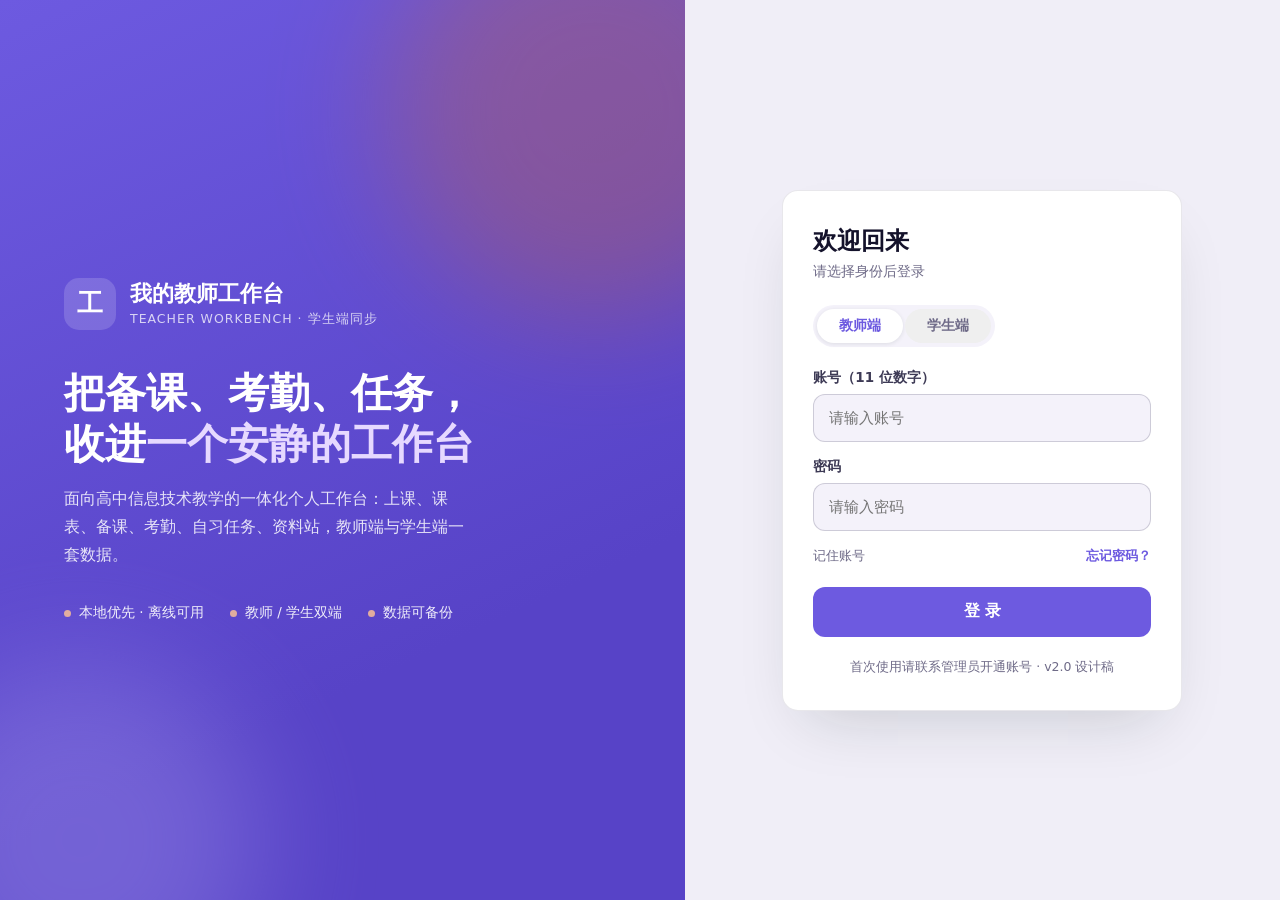
==== commit ae6b60a8: "Revert "chore(sync): mirror test branch to production (source 85af535)" This reverts commit a9730aff" ====
--- a/index.html
+++ b/index.html
@@ -1,162 +1,98 @@
-<!doctype html>
-<html lang="zh-CN" data-theme="light">
+<!DOCTYPE html>
+<html lang="zh-CN">
 <head>
-<meta charset="utf-8">
-<title>教师个人工作台</title>
-<meta name="viewport" content="width=device-width, initial-scale=1, viewport-fit=cover">
-<meta name="apple-mobile-web-app-capable" content="yes">
-<meta name="apple-mobile-web-app-status-bar-style" content="default">
-<meta name="apple-mobile-web-app-title" content="教师个人工作台">
-<meta name="theme-color" content="#f2f2f7">
-<!-- 相对路径必须带 ./ ：线上挂在 /my-workbench/ 子路径下，
-     href="manifest.webmanifest" 会被解析成 /manifest.webmanifest → 404，
-     结果是「添加到主屏幕」拿不到图标和名称。 -->
-<link rel="manifest" href="./manifest.webmanifest">
-<!-- 补一个 favicon 声明：不写这一行，浏览器会自动请求 /favicon.ico，
-     而本仓库没有这个文件，控制台就常驻一条 404，排查真问题时容易误判。 -->
-<link rel="icon" type="image/png" href="icons/icon-192.png">
-<link rel="apple-touch-icon" href="icons/icon-192.png">
-<!-- 首屏只下载全局、工作台和登录样式；其它样式等首屏完成后再加载，
-     避免慢网络下十多个 CSS 请求把启动模块一直排在后面。 -->
-<link rel="stylesheet" media="print" onload="this.media='all'" href="css/app.css">
-<link rel="stylesheet" media="print" onload="this.media='all'" href="css/teacher-ui.css">
-<link rel="stylesheet" media="print" onload="this.media='all'" href="css/auth-redesign.css">
-<script>
-  window.addEventListener('wb:booted', function () {
-    [
-      'css/attendance-workspace.css',
-      'css/attendance-prd.css',
-      'css/workbench-unified.css',
-      'css/timetable-redesign.css',
-      'css/sticky-notes.css',
-      './css/trips-redesign.css',
-      './css/study-records.css',
-      './css/sync-status.css',
-      'css/design-refresh.css',
-    ].forEach(function (href) {
-      var link = document.createElement('link');
-      link.rel = 'stylesheet';
-      link.href = href;
-      document.head.appendChild(link);
-    });
-  }, { once: true });
-</script>
-<script>
-  (function () {
-    try {
-      var OK = ['light', 'dark', 'green', 'warm', 'pink', 'ocean'];
-      var META = { light: '#f2f2f7', dark: '#000000', green: '#eaf2ea', warm: '#f7f1e6', pink: '#fbf0f4', ocean: '#eaf3f8' };
-      var t = localStorage.getItem('wb_theme');
-      try { t = JSON.parse(t); } catch (e) {}
-      if (OK.indexOf(t) < 0) t = matchMedia('(prefers-color-scheme: dark)').matches ? 'dark' : 'light';
-      document.documentElement.dataset.theme = t;
-      var m = document.querySelector('meta[name=theme-color]');
-      if (m && META[t]) m.content = META[t];
-    } catch (e) {}
-  })();
-</script>
+<meta charset="UTF-8">
+<meta name="viewport" content="width=device-width,initial-scale=1,viewport-fit=cover">
+<title>教师工作台 · 登录</title>
+<style>
+:root{
+  --page:#f0eef7; --bg:#fff; --panel-2:#f4f2fa; --border:rgba(30,26,60,.10); --border-strong:rgba(30,26,60,.18);
+  --ink-1:#14122b; --ink-2:#3d3a55; --ink-3:#6f6b88;
+  --accent:#6d5ae0; --accent-deep:#5743c7; --accent-soft:rgba(109,90,224,.10); --accent-line:rgba(109,90,224,.28);
+  --accent-2:#d98324; --accent-2-soft:rgba(217,131,36,.14);
+  --r-card:16px; --r-ctl:12px; --r-pill:999px;
+}
+*{box-sizing:border-box;margin:0;padding:0;-webkit-tap-highlight-color:transparent}
+html,body{height:100%}
+body{font-family:"PingFang SC","Hiragino Sans GB","Microsoft YaHei",system-ui,sans-serif;background:var(--page);color:var(--ink-1);overflow:hidden}
+button{font:inherit;cursor:pointer;border:0}
+input{font:inherit;outline:none}
+.wrap{height:100%;display:grid;grid-template-columns:1.15fr 1fr}
+/* 左侧品牌 */
+.brand{position:relative;overflow:hidden;background:linear-gradient(155deg,#6d5ae0 0%,#5743c7 70%);color:#fff;display:flex;flex-direction:column;justify-content:center;padding:6vw 5vw}
+.brand .blob{position:absolute;border-radius:50%;filter:blur(60px);opacity:.35;pointer-events:none}
+.brand .b1{width:420px;height:420px;right:-120px;top:-100px;background:#C4633F}
+.brand .b2{width:360px;height:360px;left:-100px;bottom:-120px;background:#a99cf0}
+.brand .logo{display:flex;align-items:center;gap:14px;margin-bottom:38px;position:relative;z-index:1}
+.brand .mark{width:52px;height:52px;border-radius:15px;background:rgba(255,255,255,.16);display:flex;align-items:center;justify-content:center;font-size:26px;font-weight:800;letter-spacing:.02em}
+.brand .name{font-size:22px;font-weight:800}
+.brand .name small{display:block;font-size:12.5px;font-weight:500;opacity:.75;margin-top:2px;letter-spacing:.08em}
+.brand h1{font-size:clamp(30px,3.2vw,46px);font-weight:800;line-height:1.25;position:relative;z-index:1}
+.brand h1 em{font-style:normal;color:#e6d9ff}
+.brand p{margin-top:16px;font-size:15.5px;line-height:1.8;opacity:.85;max-width:42ch;position:relative;z-index:1}
+.brand .feats{display:flex;gap:26px;margin-top:34px;position:relative;z-index:1;flex-wrap:wrap}
+.brand .feat{font-size:13.5px;opacity:.9;display:flex;align-items:center;gap:8px}
+.brand .feat::before{content:"";width:7px;height:7px;border-radius:50%;background:#f0b89a}
+/* 右侧表单 */
+.form-side{display:flex;align-items:center;justify-content:center;padding:24px}
+.card{width:100%;max-width:400px;background:var(--bg);border:1px solid var(--border);border-radius:var(--r-card);padding:34px 30px;box-shadow:0 28px 60px -24px rgba(15,35,34,.18)}
+.card h2{font-size:24px;font-weight:800}
+.card .sub{font-size:13.5px;color:var(--ink-3);margin:6px 0 24px}
+.role{display:inline-flex;background:var(--panel-2);border-radius:var(--r-pill);padding:4px;gap:2px;margin-bottom:22px}
+.role button{padding:8px 22px;border-radius:var(--r-pill);font-size:14px;color:var(--ink-3);font-weight:600}
+.role button.on{background:#fff;color:var(--accent);box-shadow:0 1px 4px rgba(15,35,34,.1)}
+.field{margin-bottom:16px}
+.field label{display:block;font-size:13.5px;font-weight:600;color:var(--ink-2);margin-bottom:7px}
+.field input{width:100%;height:48px;border:1px solid var(--border-strong);border-radius:var(--r-ctl);padding:0 15px;font-size:15px;background:var(--panel-2)}
+.field input:focus{border-color:var(--accent-line);background:#fff}
+.row{display:flex;justify-content:space-between;align-items:center;font-size:13px;color:var(--ink-3);margin:4px 0 22px}
+.row a{color:var(--accent);text-decoration:none;font-weight:600}
+.submit{width:100%;height:50px;border-radius:var(--r-ctl);background:var(--accent);color:#fff;font-size:16px;font-weight:700}
+.submit:active{background:var(--accent-deep)}
+.foot{margin-top:22px;text-align:center;font-size:12.5px;color:var(--ink-3)}
+@media(max-width:820px){
+  .wrap{grid-template-columns:1fr;overflow-y:auto}
+  .brand{padding:calc(env(safe-area-inset-top) + 48px) 26px 26px;min-height:280px;justify-content:flex-end}
+  .brand .logo{margin-bottom:22px}
+  .brand h1{font-size:28px}.brand p{font-size:14px}.brand .feats{display:none}
+  .form-side{padding:20px 18px 40px}
+}
+</style>
 </head>
 <body>
+<div class="wrap">
+  <section class="brand">
+    <div class="blob b1"></div><div class="blob b2"></div>
+    <div class="logo"><div class="mark">工</div><div class="name">我的教师工作台<small>TEACHER WORKBENCH · 学生端同步</small></div></div>
+    <h1>把备课、考勤、任务，<br>收进<em>一个安静的工作台</em></h1>
+    <p>面向高中信息技术教学的一体化个人工作台：上课、课表、备课、考勤、自习任务、资料站，教师端与学生端一套数据。</p>
+    <div class="feats"><span class="feat">本地优先 · 离线可用</span><span class="feat">教师 / 学生双端</span><span class="feat">数据可备份</span></div>
+  </section>
+  <section class="form-side">
+    <form class="card" onsubmit="return false">
+      <h2>欢迎回来</h2>
+      <div class="sub">请选择身份后登录</div>
+      <div class="role">
+        <button type="button" class="on">教师端</button>
+        <button type="button">学生端</button>
+      </div>
+      <div class="field"><label>账号（11 位数字）</label><input inputmode="numeric" placeholder="请输入账号"></div>
+      <div class="field"><label>密码</label><input type="password" placeholder="请输入密码"></div>
+      <div class="row"><span>记住账号</span><a href="#">忘记密码？</a></div>
+      <button class="submit" type="button" id="login-btn">登 录</button>
+      <div class="foot">首次使用请联系管理员开通账号 · v2.0 设计稿</div>
+    </form>
+  </section>
+</div>
 <script>
-  /* localhost 开发环境清理历史 PWA 接管：必须放在主模块之前执行，
-     防止旧 Service Worker 把本地入口页和 JS 请求送进旧缓存。 */
-  (function () {
-    if (!['localhost', '127.0.0.1'].includes(location.hostname) || !('serviceWorker' in navigator)) return;
-    navigator.serviceWorker.getRegistrations()
-      .then(function (regs) { return Promise.all(regs.map(function (reg) { return reg.unregister(); })); })
-      .then(function () {
-        if (!navigator.serviceWorker.controller) return;
-        var key = 'wb_local_sw_released';
-        if (sessionStorage.getItem(key) === '1') return;
-        sessionStorage.setItem(key, '1');
-        location.reload();
-      })
-      .catch(function (e) { console.warn('[sw] 本地开发环境清理旧注册失败', e); });
-  })();
-</script>
-<div id="app"></div>
-<div id="alarm-root"></div>
-<script>
-  /* TEST 启动前更新检查：即使旧 JS 模块无法加载，也能先发现并激活新版 SW。 */
-  (function () {
-    if (!('serviceWorker' in navigator)) return;
-    var hadController = !!navigator.serviceWorker.controller;
-    var reloadKey = 'wb_sw_controller_reloaded';
-    navigator.serviceWorker.addEventListener('controllerchange', function () {
-      if (!hadController) return;
-      try {
-        if (sessionStorage.getItem(reloadKey) === '1') return;
-        sessionStorage.setItem(reloadKey, '1');
-      } catch (e) { return; }
-      location.reload();
-    });
-    navigator.serviceWorker.register('./sw.js', { updateViaCache: 'none' })
-      .then(function (registration) { return registration.update(); })
-      .catch(function (error) { console.warn('[sw] 启动前更新检查失败', error); });
-  })();
-</script>
-<script type="module" src="js/main.js"></script>
-<script>
-  /* 【加载失败兜底：别让人对着一片空白】
-     这个站点是静态页 + ES Module。模块还没下载完时先显示加载状态；
-     慢网络下也不能仅凭固定耗时断言启动失败，真实脚本错误仍会立即提示。 */
-  (function () {
-    var app = document.getElementById('app');
-    var t1, t2, tried = 0;
-    function box(text, showBtn) {
-      if (!app) return;
-      app.innerHTML = '<div style="min-height:100vh;display:flex;align-items:center;justify-content:center;'
-        + 'font-family:-apple-system,\'PingFang SC\',\'Microsoft YaHei\',sans-serif;padding:24px;box-sizing:border-box">'
-        + '<div style="max-width:340px;text-align:center">'
-        + '<div style="width:52px;height:52px;border-radius:15px;margin:0 auto 16px;display:grid;place-items:center;'
-        + 'background:linear-gradient(135deg,#4f6ef7,#7b5cf0);color:#fff;font-size:22px;font-weight:700">台</div>'
-        + '<div style="font-size:15px;color:#2a2f3a;line-height:1.7">' + text + '</div>'
-        + (showBtn ? '<button onclick="location.reload()" style="margin-top:18px;width:100%;height:44px;border:0;'
-            + 'border-radius:12px;background:#4f6ef7;color:#fff;font-size:15px;font-weight:600;'
-            + 'font-family:inherit;cursor:pointer">重新加载</button>' : '')
-        + '</div></div>';
-    }
-    function rendered() {
-      return app && app.children.length > 0 && app.innerText.trim().length > 20;
-    }
-    function showStartupError(message) {
-      if (rendered()) return;
-      var detail = String(message || '未知启动错误').slice(0, 220);
-      box('工作台启动遇到问题<br><span style="font-size:12px;color:#8b93a3">'
-        + detail.replace(/[&<>"]/g, function (c) { return ({ '&': '&amp;', '<': '&lt;', '>': '&gt;', '"': '&quot;' })[c]; })
-        + '</span>', true);
-      console.error('[startup] 页面启动失败：', message);
-    }
-    window.addEventListener('error', function (event) {
-      if (event && (event.message || (event.target && event.target.tagName === 'SCRIPT'))) {
-        showStartupError(event.message || ('脚本加载失败：' + (event.target.src || '未知模块')));
-      }
-    }, true);
-    window.addEventListener('unhandledrejection', function (event) {
-      var reason = event && event.reason;
-      showStartupError(reason && (reason.message || reason) || '异步初始化失败');
-    });
-    window.addEventListener('wb:booted', function () {
-      clearTimeout(t1);
-      clearTimeout(t2);
-    });
-    t1 = setTimeout(function () {
-      if (!rendered()) box('正在加载…', false);
-    }, 5000);
-    t2 = setTimeout(function () {
-      if (rendered()) return;
-      box('仍在加载，当前网络比较慢<br>可以继续等待，或点下面重新加载。', true);
-      /* 不要自动刷新：云端超时期间刷新会重复触发账户初始化请求，
-         造成请求风暴。让用户手动点击重试，避免放大 Supabase 压力。 */
-    }, 30000);
-    /* main.js 自己跑通了会调用 window.__wbBooted */
-    window.addEventListener('load', function () {
-      setTimeout(function () {
-        if (rendered()) { clearTimeout(t1); clearTimeout(t2); }
-      }, 800);
-    });
-  })();
+let role='teacher';
+document.querySelectorAll('.role button').forEach(b=>b.onclick=()=>{
+  document.querySelectorAll('.role button').forEach(x=>x.classList.toggle('on',x===b));
+  role=b.textContent.trim()==='学生端'?'student':'teacher';
+});
+document.getElementById('login-btn').onclick=()=>{
+  location.href=role==='student'?'student.html':'teacher.html';
+};
 </script>
 </body>
 </html>
-
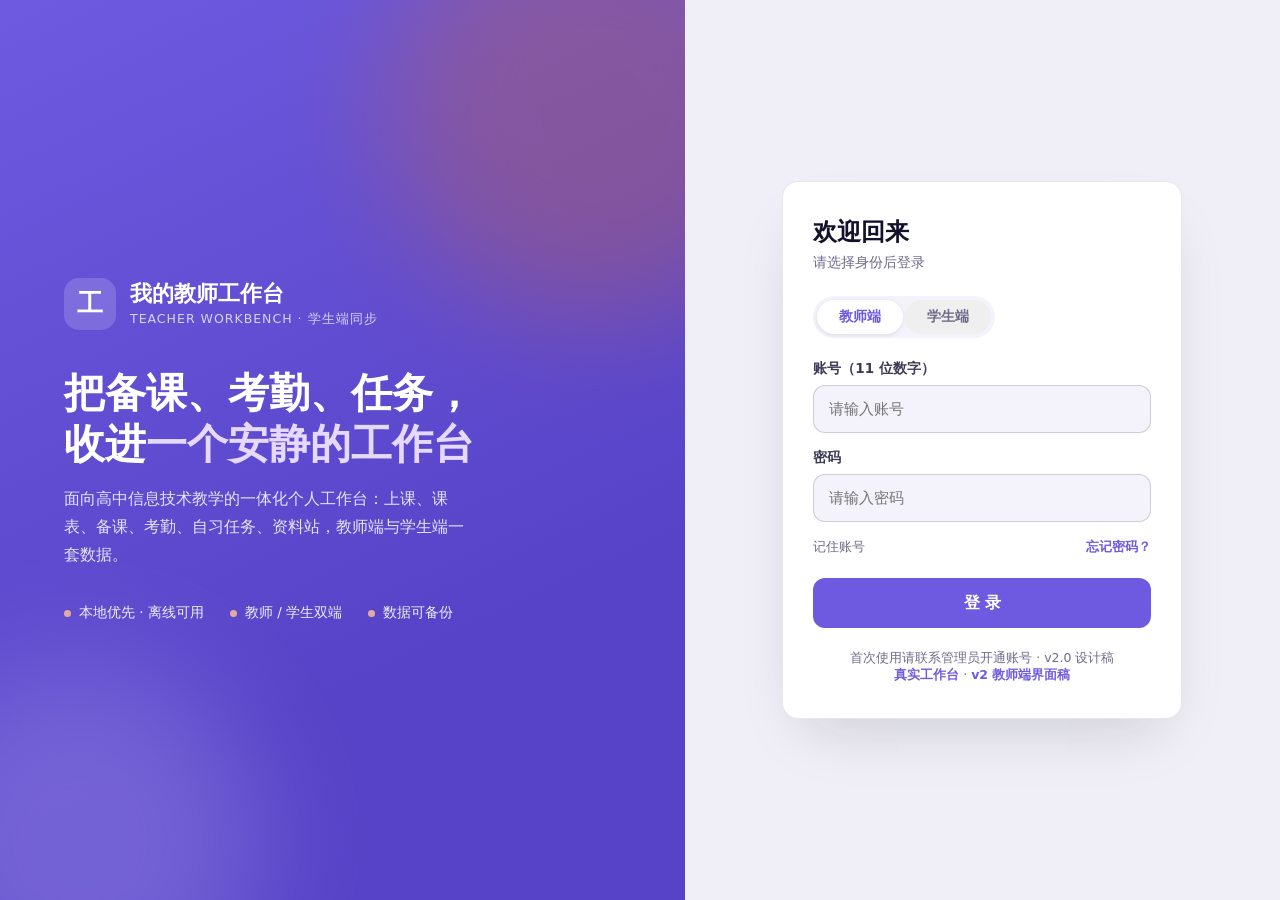
==== commit af766e19: "feat(entry): 恢复真实工作台入口 app.html，登录页教师端指向它 主站 index.html 已换成 v2 设计稿，登录按钮不做真实校验，教师端点进去是静态界面稿， 真实工作台（js" ====
--- a/index.html
+++ b/index.html
@@ -50,6 +50,7 @@
 .submit{width:100%;height:50px;border-radius:var(--r-ctl);background:var(--accent);color:#fff;font-size:16px;font-weight:700}
 .submit:active{background:var(--accent-deep)}
 .foot{margin-top:22px;text-align:center;font-size:12.5px;color:var(--ink-3)}
+.foot a{color:var(--accent);text-decoration:none;font-weight:600}
 @media(max-width:820px){
   .wrap{grid-template-columns:1fr;overflow-y:auto}
   .brand{padding:calc(env(safe-area-inset-top) + 48px) 26px 26px;min-height:280px;justify-content:flex-end}
@@ -80,7 +81,7 @@
       <div class="field"><label>密码</label><input type="password" placeholder="请输入密码"></div>
       <div class="row"><span>记住账号</span><a href="#">忘记密码？</a></div>
       <button class="submit" type="button" id="login-btn">登 录</button>
-      <div class="foot">首次使用请联系管理员开通账号 · v2.0 设计稿</div>
+      <div class="foot">首次使用请联系管理员开通账号 · v2.0 设计稿<br><a href="app.html">真实工作台</a> · <a href="teacher.html">v2 教师端界面稿</a></div>
     </form>
   </section>
 </div>
@@ -91,7 +92,9 @@
   role=b.textContent.trim()==='学生端'?'student':'teacher';
 });
 document.getElementById('login-btn').onclick=()=>{
-  location.href=role==='student'?'student.html':'teacher.html';
+  /* 教师端进真实工作台（app.html 加载 js/main.js）；这一页本身不做登录校验，
+     真实账号密码在 app.html 里过。学生端 student.html 是正式页面。 */
+  location.href=role==='student'?'student.html':'app.html';
 };
 </script>
 </body>
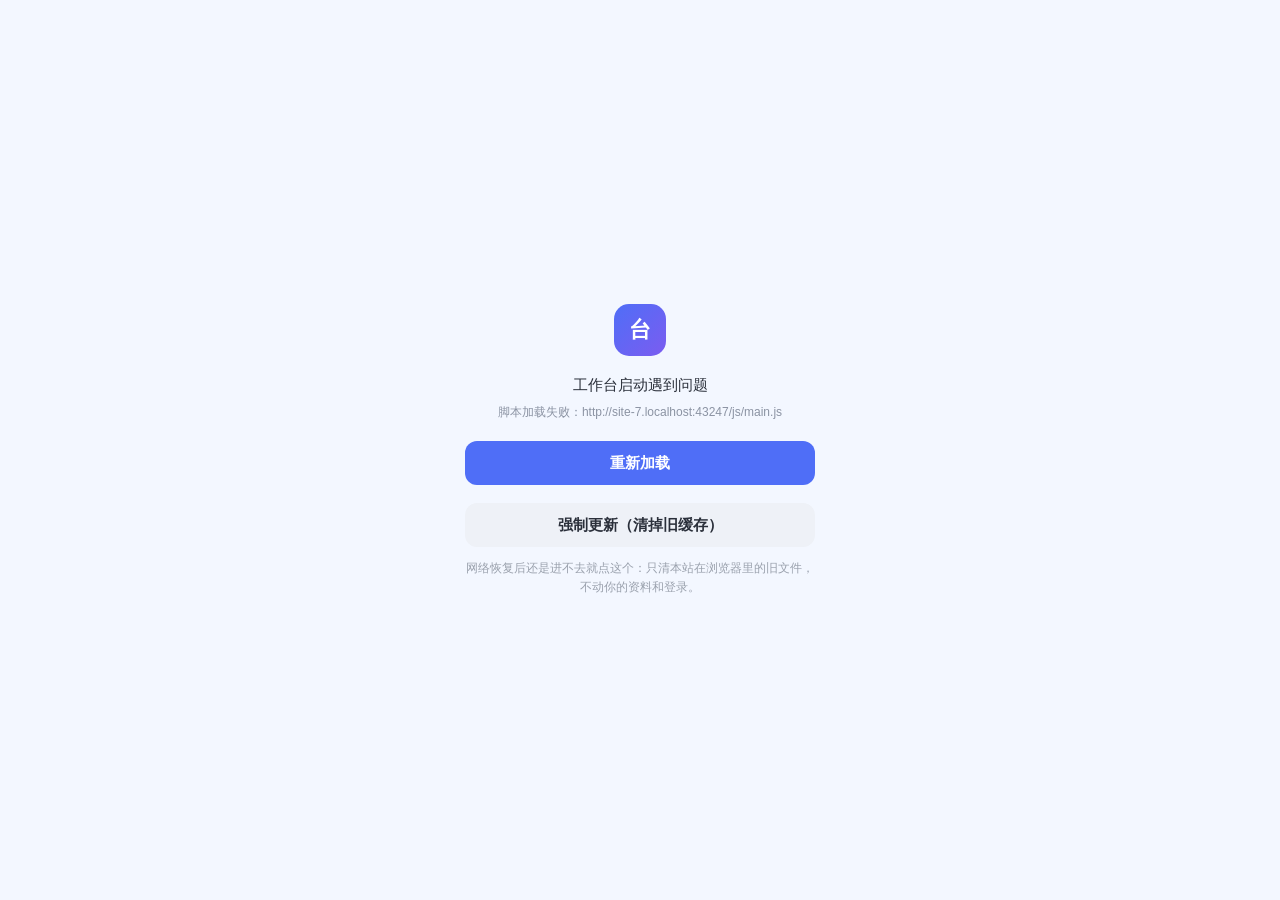
==== commit cea7f498: "feat(entry): 根路径改为直进真实教师登录页，删除 v2 设计稿 — wb-v409 index.html 原来是一张标着「v2.0 设计稿」的静态稿：带教师端/学生端身份切换、 页脚挂着设" ====
--- a/index.html
+++ b/index.html
@@ -4,98 +4,59 @@
 <meta charset="UTF-8">
 <meta name="viewport" content="width=device-width,initial-scale=1,viewport-fit=cover">
 <title>教师工作台 · 登录</title>
+<meta name="theme-color" content="#f2f6fb">
+<!-- 这一页只做一件事：把访问者送到真实的教师工作台（app.html）。
+     登录 / 注册的校验都在 app.html 内部完成，这里不再放任何展示稿或入口卡片，
+     避免出现「这页点了登录、下页又要登一次」的双重登录。 -->
+<script>
+(function () {
+  try {
+    location.replace('app.html' + location.search + location.hash);
+  } catch (e) {
+    /* 极少数环境下 replace 被拦，退回赋值 */
+    location.href = 'app.html' + location.search + location.hash;
+  }
+})();
+</script>
+<noscript><meta http-equiv="refresh" content="0;url=app.html"></noscript>
 <style>
-:root{
-  --page:#f0eef7; --bg:#fff; --panel-2:#f4f2fa; --border:rgba(30,26,60,.10); --border-strong:rgba(30,26,60,.18);
-  --ink-1:#14122b; --ink-2:#3d3a55; --ink-3:#6f6b88;
-  --accent:#6d5ae0; --accent-deep:#5743c7; --accent-soft:rgba(109,90,224,.10); --accent-line:rgba(109,90,224,.28);
-  --accent-2:#d98324; --accent-2-soft:rgba(217,131,36,.14);
-  --r-card:16px; --r-ctl:12px; --r-pill:999px;
-}
-*{box-sizing:border-box;margin:0;padding:0;-webkit-tap-highlight-color:transparent}
-html,body{height:100%}
-body{font-family:"PingFang SC","Hiragino Sans GB","Microsoft YaHei",system-ui,sans-serif;background:var(--page);color:var(--ink-1);overflow:hidden}
-button{font:inherit;cursor:pointer;border:0}
-input{font:inherit;outline:none}
-.wrap{height:100%;display:grid;grid-template-columns:1.15fr 1fr}
-/* 左侧品牌 */
-.brand{position:relative;overflow:hidden;background:linear-gradient(155deg,#6d5ae0 0%,#5743c7 70%);color:#fff;display:flex;flex-direction:column;justify-content:center;padding:6vw 5vw}
-.brand .blob{position:absolute;border-radius:50%;filter:blur(60px);opacity:.35;pointer-events:none}
-.brand .b1{width:420px;height:420px;right:-120px;top:-100px;background:#C4633F}
-.brand .b2{width:360px;height:360px;left:-100px;bottom:-120px;background:#a99cf0}
-.brand .logo{display:flex;align-items:center;gap:14px;margin-bottom:38px;position:relative;z-index:1}
-.brand .mark{width:52px;height:52px;border-radius:15px;background:rgba(255,255,255,.16);display:flex;align-items:center;justify-content:center;font-size:26px;font-weight:800;letter-spacing:.02em}
-.brand .name{font-size:22px;font-weight:800}
-.brand .name small{display:block;font-size:12.5px;font-weight:500;opacity:.75;margin-top:2px;letter-spacing:.08em}
-.brand h1{font-size:clamp(30px,3.2vw,46px);font-weight:800;line-height:1.25;position:relative;z-index:1}
-.brand h1 em{font-style:normal;color:#e6d9ff}
-.brand p{margin-top:16px;font-size:15.5px;line-height:1.8;opacity:.85;max-width:42ch;position:relative;z-index:1}
-.brand .feats{display:flex;gap:26px;margin-top:34px;position:relative;z-index:1;flex-wrap:wrap}
-.brand .feat{font-size:13.5px;opacity:.9;display:flex;align-items:center;gap:8px}
-.brand .feat::before{content:"";width:7px;height:7px;border-radius:50%;background:#f0b89a}
-/* 右侧表单 */
-.form-side{display:flex;align-items:center;justify-content:center;padding:24px}
-.card{width:100%;max-width:400px;background:var(--bg);border:1px solid var(--border);border-radius:var(--r-card);padding:34px 30px;box-shadow:0 28px 60px -24px rgba(15,35,34,.18)}
-.card h2{font-size:24px;font-weight:800}
-.card .sub{font-size:13.5px;color:var(--ink-3);margin:6px 0 24px}
-.role{display:inline-flex;background:var(--panel-2);border-radius:var(--r-pill);padding:4px;gap:2px;margin-bottom:22px}
-.role button{padding:8px 22px;border-radius:var(--r-pill);font-size:14px;color:var(--ink-3);font-weight:600}
-.role button.on{background:#fff;color:var(--accent);box-shadow:0 1px 4px rgba(15,35,34,.1)}
-.field{margin-bottom:16px}
-.field label{display:block;font-size:13.5px;font-weight:600;color:var(--ink-2);margin-bottom:7px}
-.field input{width:100%;height:48px;border:1px solid var(--border-strong);border-radius:var(--r-ctl);padding:0 15px;font-size:15px;background:var(--panel-2)}
-.field input:focus{border-color:var(--accent-line);background:#fff}
-.row{display:flex;justify-content:space-between;align-items:center;font-size:13px;color:var(--ink-3);margin:4px 0 22px}
-.row a{color:var(--accent);text-decoration:none;font-weight:600}
-.submit{width:100%;height:50px;border-radius:var(--r-ctl);background:var(--accent);color:#fff;font-size:16px;font-weight:700}
-.submit:active{background:var(--accent-deep)}
-.foot{margin-top:22px;text-align:center;font-size:12.5px;color:var(--ink-3)}
-.foot a{color:var(--accent);text-decoration:none;font-weight:600}
-@media(max-width:820px){
-  .wrap{grid-template-columns:1fr;overflow-y:auto}
-  .brand{padding:calc(env(safe-area-inset-top) + 48px) 26px 26px;min-height:280px;justify-content:flex-end}
-  .brand .logo{margin-bottom:22px}
-  .brand h1{font-size:28px}.brand p{font-size:14px}.brand .feats{display:none}
-  .form-side{padding:20px 18px 40px}
-}
+  *{box-sizing:border-box;margin:0;padding:0}
+  html,body{height:100%}
+  body{
+    font-family:"PingFang SC","Hiragino Sans GB","Microsoft YaHei",system-ui,sans-serif;
+    background:#f2f6fb;color:#1f2a37;
+    display:flex;align-items:center;justify-content:center;padding:24px;
+  }
+  .box{text-align:center;max-width:320px}
+  .mark{
+    width:56px;height:56px;border-radius:18px;margin:0 auto 18px;
+    display:grid;place-items:center;color:#fff;
+    background:linear-gradient(135deg,#3b6ef6,#5b8cff);
+    box-shadow:0 12px 26px -12px rgba(59,110,246,.7);
+  }
+  .mark svg{width:30px;height:30px;display:block}
+  .title{font-size:16px;font-weight:700;letter-spacing:.01em}
+  .hint{margin-top:8px;font-size:13px;color:#7b879b;line-height:1.7}
+  .link{
+    display:inline-block;margin-top:18px;padding:10px 20px;border-radius:12px;
+    background:#3b6ef6;color:#fff;font-size:14px;font-weight:600;text-decoration:none;
+  }
+  .link:active{background:#2f5bd6}
 </style>
 </head>
 <body>
-<div class="wrap">
-  <section class="brand">
-    <div class="blob b1"></div><div class="blob b2"></div>
-    <div class="logo"><div class="mark">工</div><div class="name">我的教师工作台<small>TEACHER WORKBENCH · 学生端同步</small></div></div>
-    <h1>把备课、考勤、任务，<br>收进<em>一个安静的工作台</em></h1>
-    <p>面向高中信息技术教学的一体化个人工作台：上课、课表、备课、考勤、自习任务、资料站，教师端与学生端一套数据。</p>
-    <div class="feats"><span class="feat">本地优先 · 离线可用</span><span class="feat">教师 / 学生双端</span><span class="feat">数据可备份</span></div>
-  </section>
-  <section class="form-side">
-    <form class="card" onsubmit="return false">
-      <h2>欢迎回来</h2>
-      <div class="sub">请选择身份后登录</div>
-      <div class="role">
-        <button type="button" class="on">教师端</button>
-        <button type="button">学生端</button>
-      </div>
-      <div class="field"><label>账号（11 位数字）</label><input inputmode="numeric" placeholder="请输入账号"></div>
-      <div class="field"><label>密码</label><input type="password" placeholder="请输入密码"></div>
-      <div class="row"><span>记住账号</span><a href="#">忘记密码？</a></div>
-      <button class="submit" type="button" id="login-btn">登 录</button>
-      <div class="foot">首次使用请联系管理员开通账号 · v2.0 设计稿<br><a href="app.html">真实工作台</a> · <a href="teacher.html">v2 教师端界面稿</a></div>
-    </form>
-  </section>
-</div>
-<script>
-let role='teacher';
-document.querySelectorAll('.role button').forEach(b=>b.onclick=()=>{
-  document.querySelectorAll('.role button').forEach(x=>x.classList.toggle('on',x===b));
-  role=b.textContent.trim()==='学生端'?'student':'teacher';
-});
-document.getElementById('login-btn').onclick=()=>{
-  /* 教师端进真实工作台（app.html 加载 js/main.js）；这一页本身不做登录校验，
-     真实账号密码在 app.html 里过。学生端 student.html 是正式页面。 */
-  location.href=role==='student'?'student.html':'app.html';
-};
-</script>
+  <div class="box">
+    <div class="mark" aria-hidden="true">
+      <svg viewBox="0 0 48 48" fill="none">
+        <path d="M4 18.2 24 8l20 10.2L24 28.5 4 18.2Z" fill="currentColor"/>
+        <path d="M12 23.1v9.2c6.7 6.3 17.3 6.3 24 0v-9.2L24 29.2 12 23.1Z" fill="currentColor" opacity=".92"/>
+        <path d="M43 19v13" stroke="currentColor" stroke-width="2.5" stroke-linecap="round"/>
+        <circle cx="43" cy="34.5" r="2.2" fill="currentColor"/>
+      </svg>
+    </div>
+    <div class="title">教师工作台</div>
+    <div class="hint">正在进入登录页…<br>如果停留超过 2 秒，点下面的按钮。</div>
+    <a class="link" href="app.html">进入登录</a>
+  </div>
 </body>
 </html>
